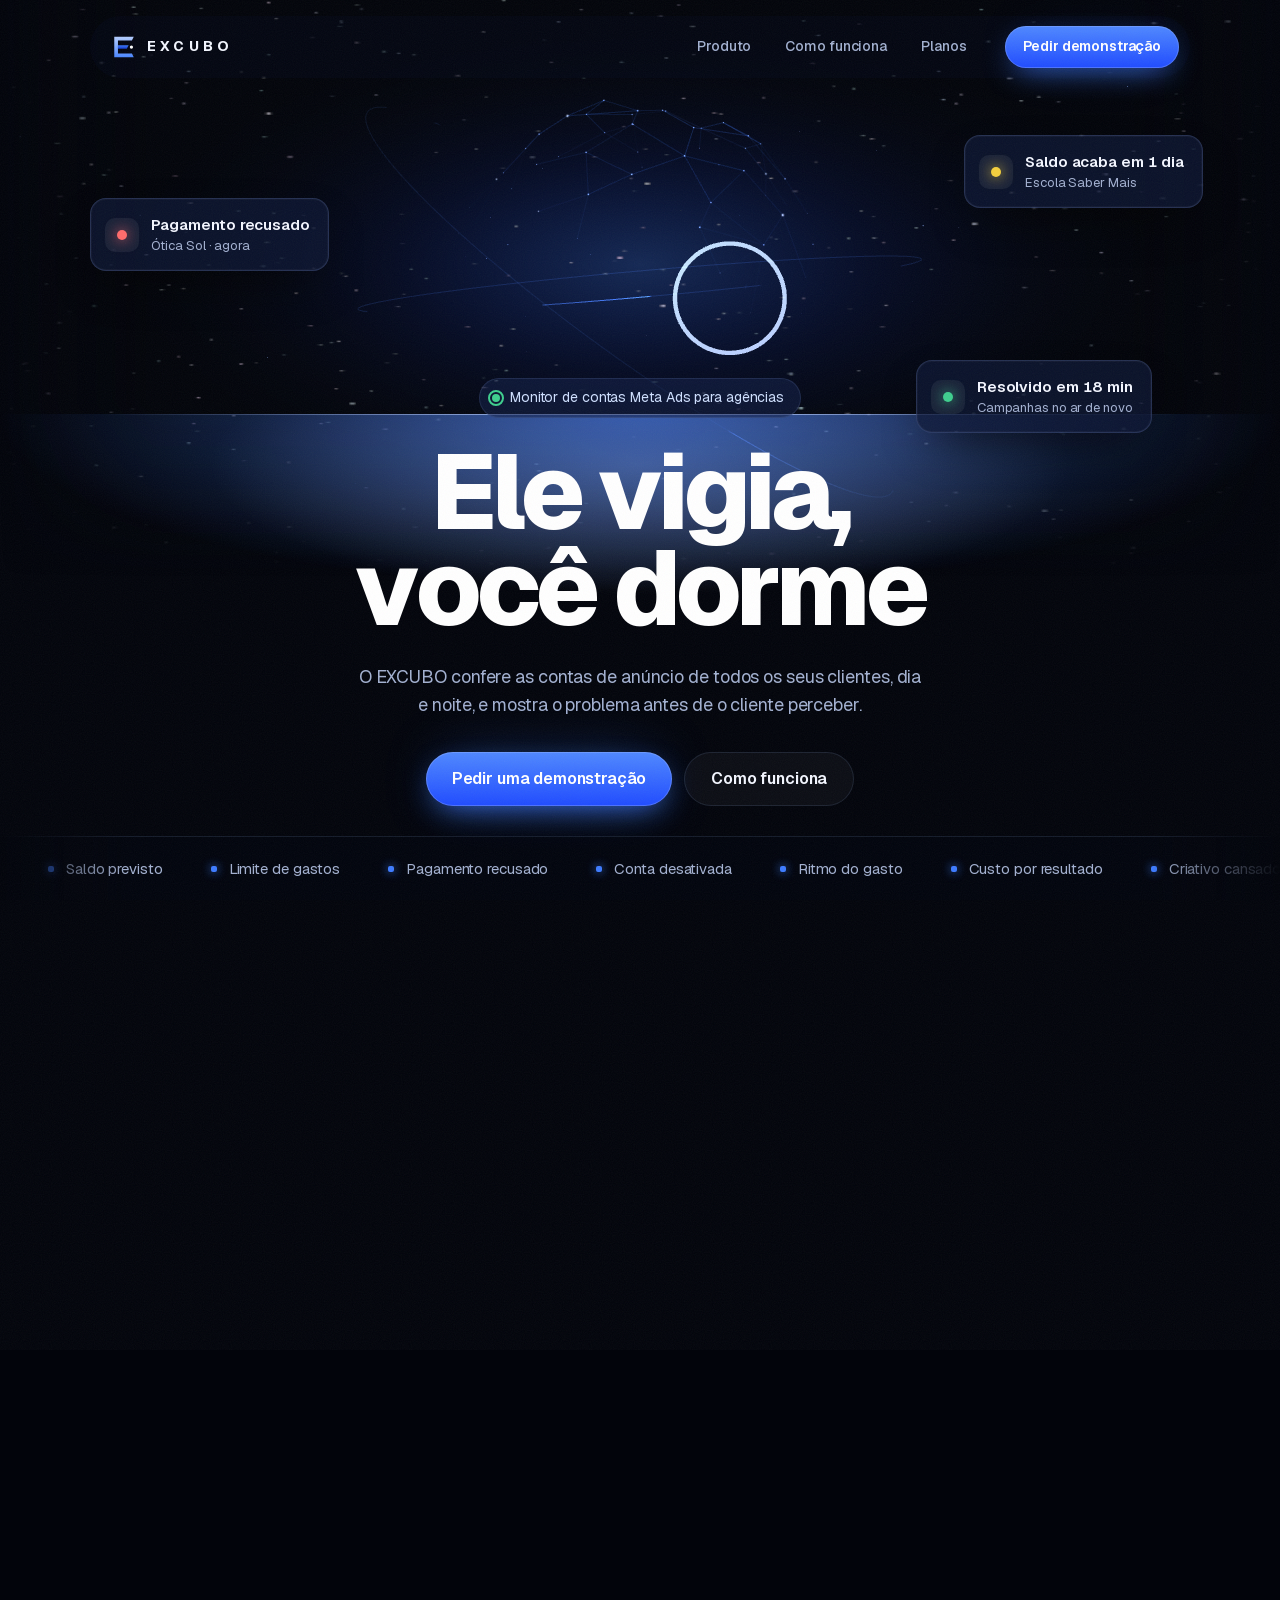
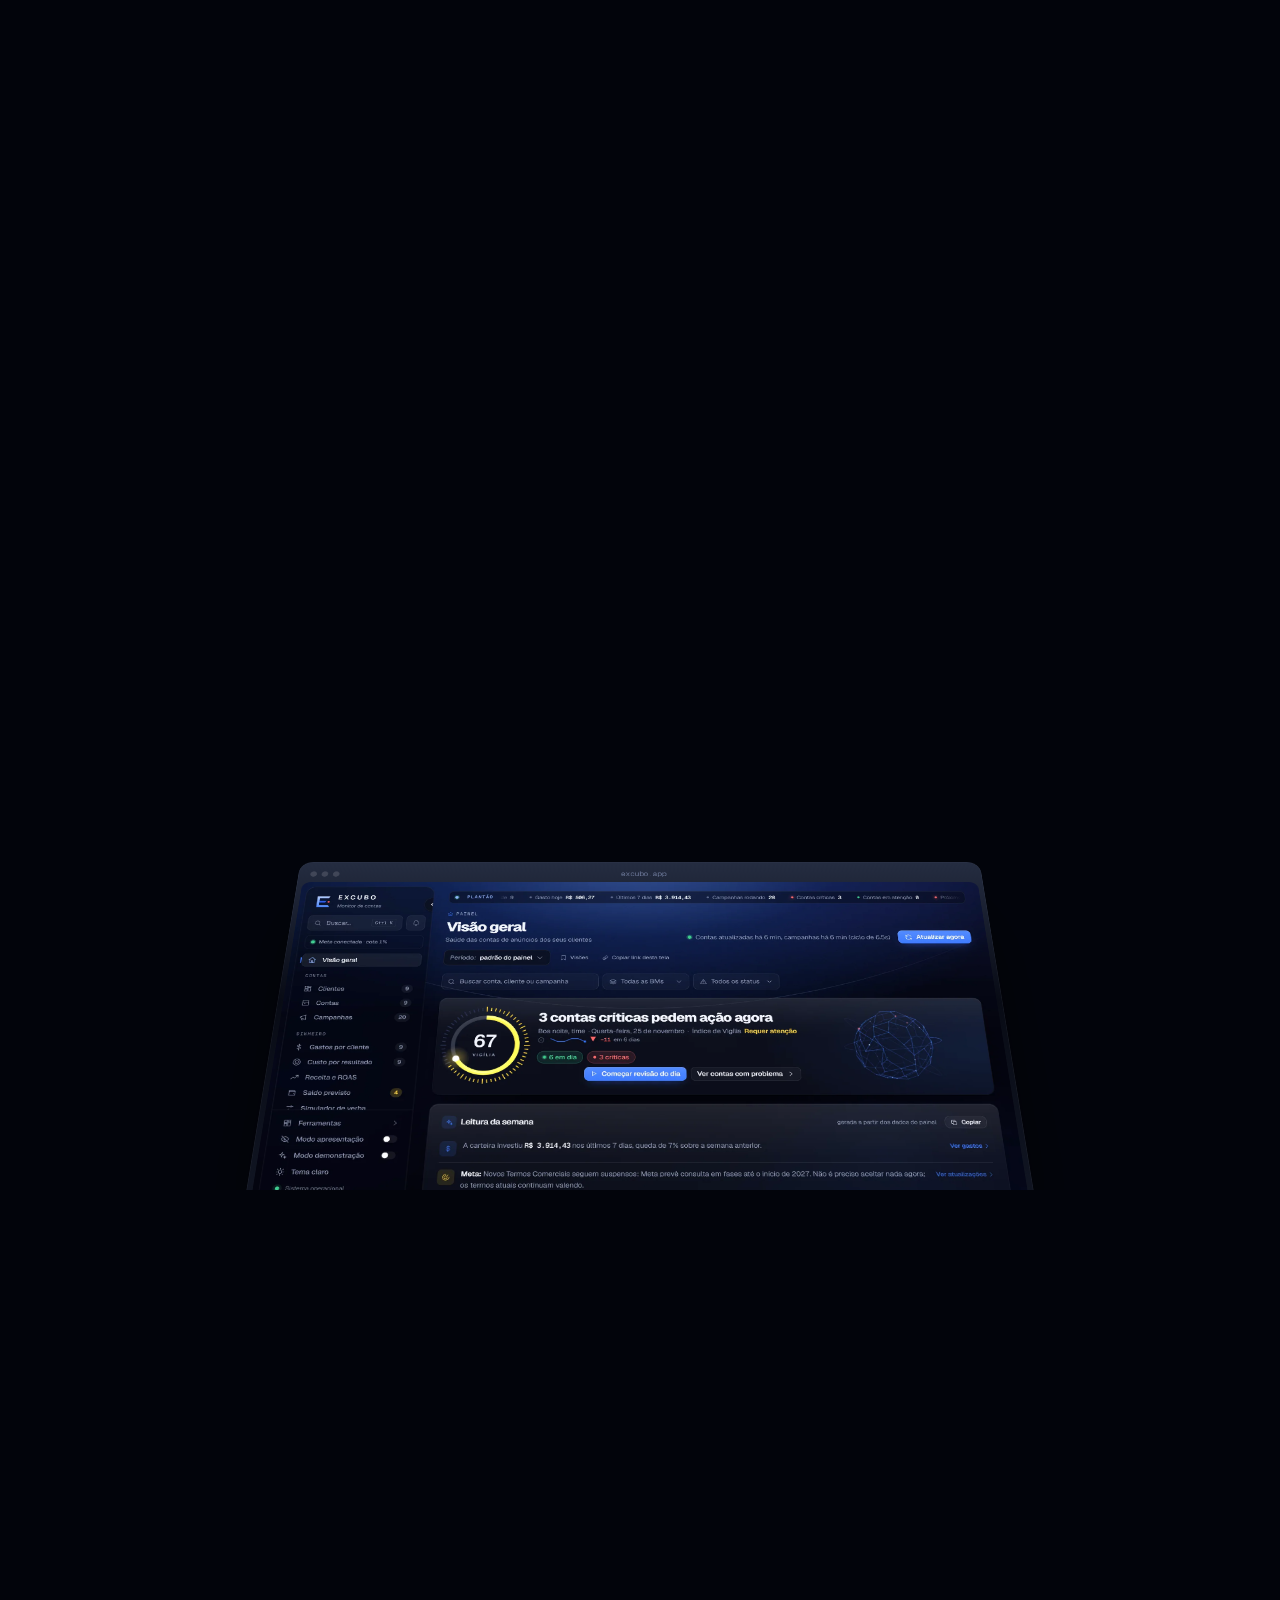
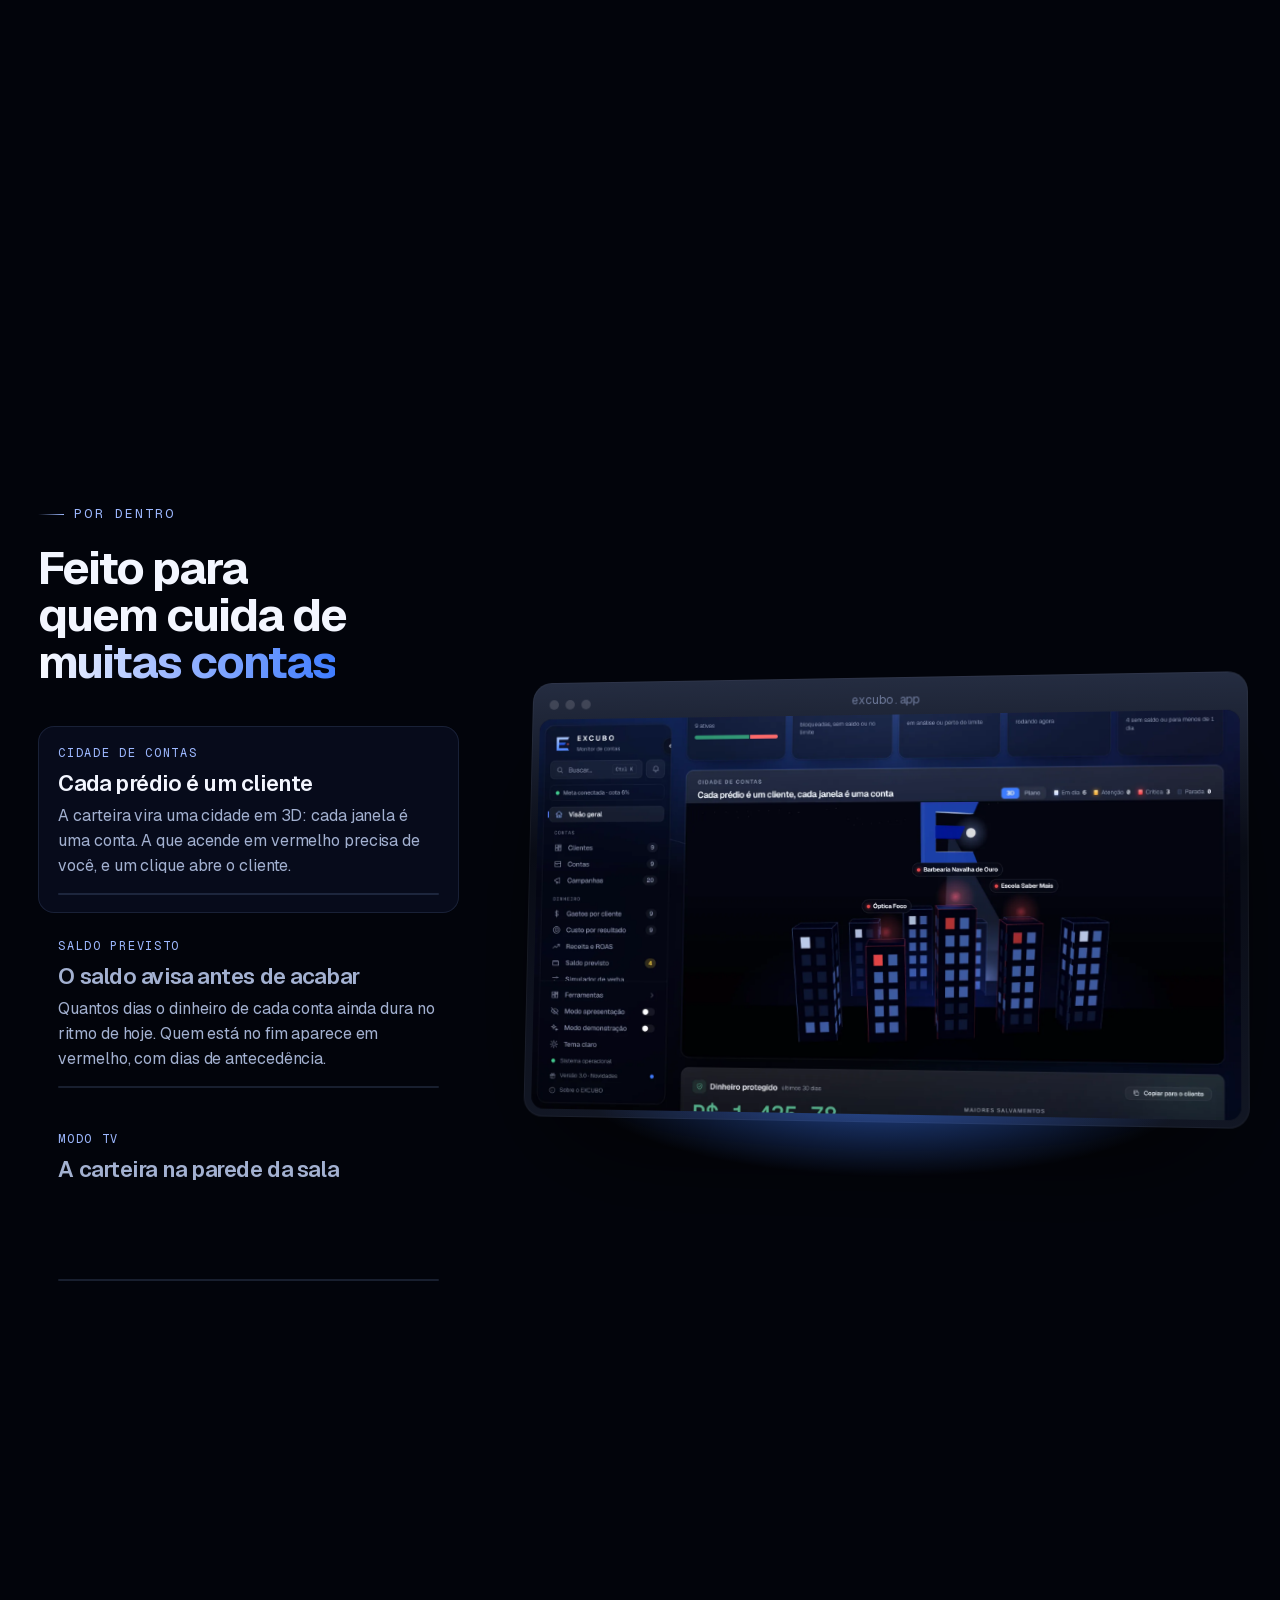
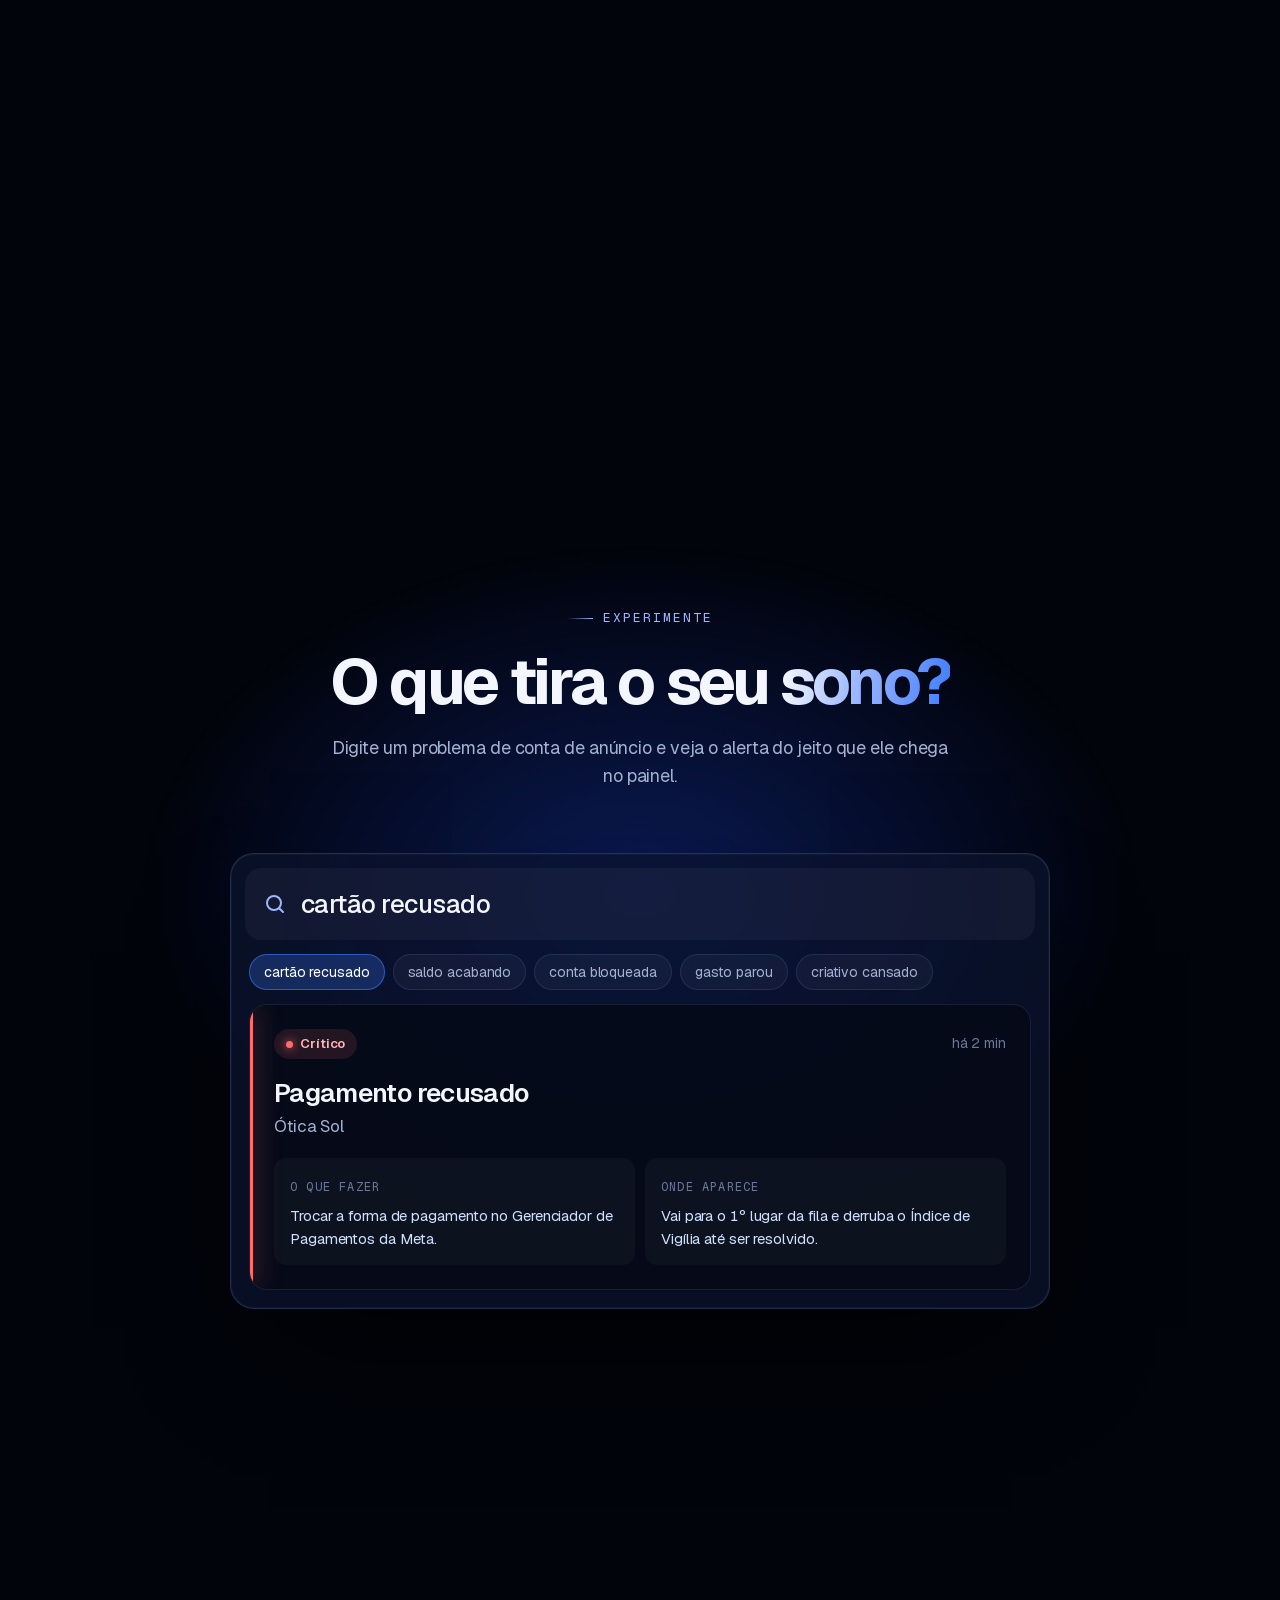
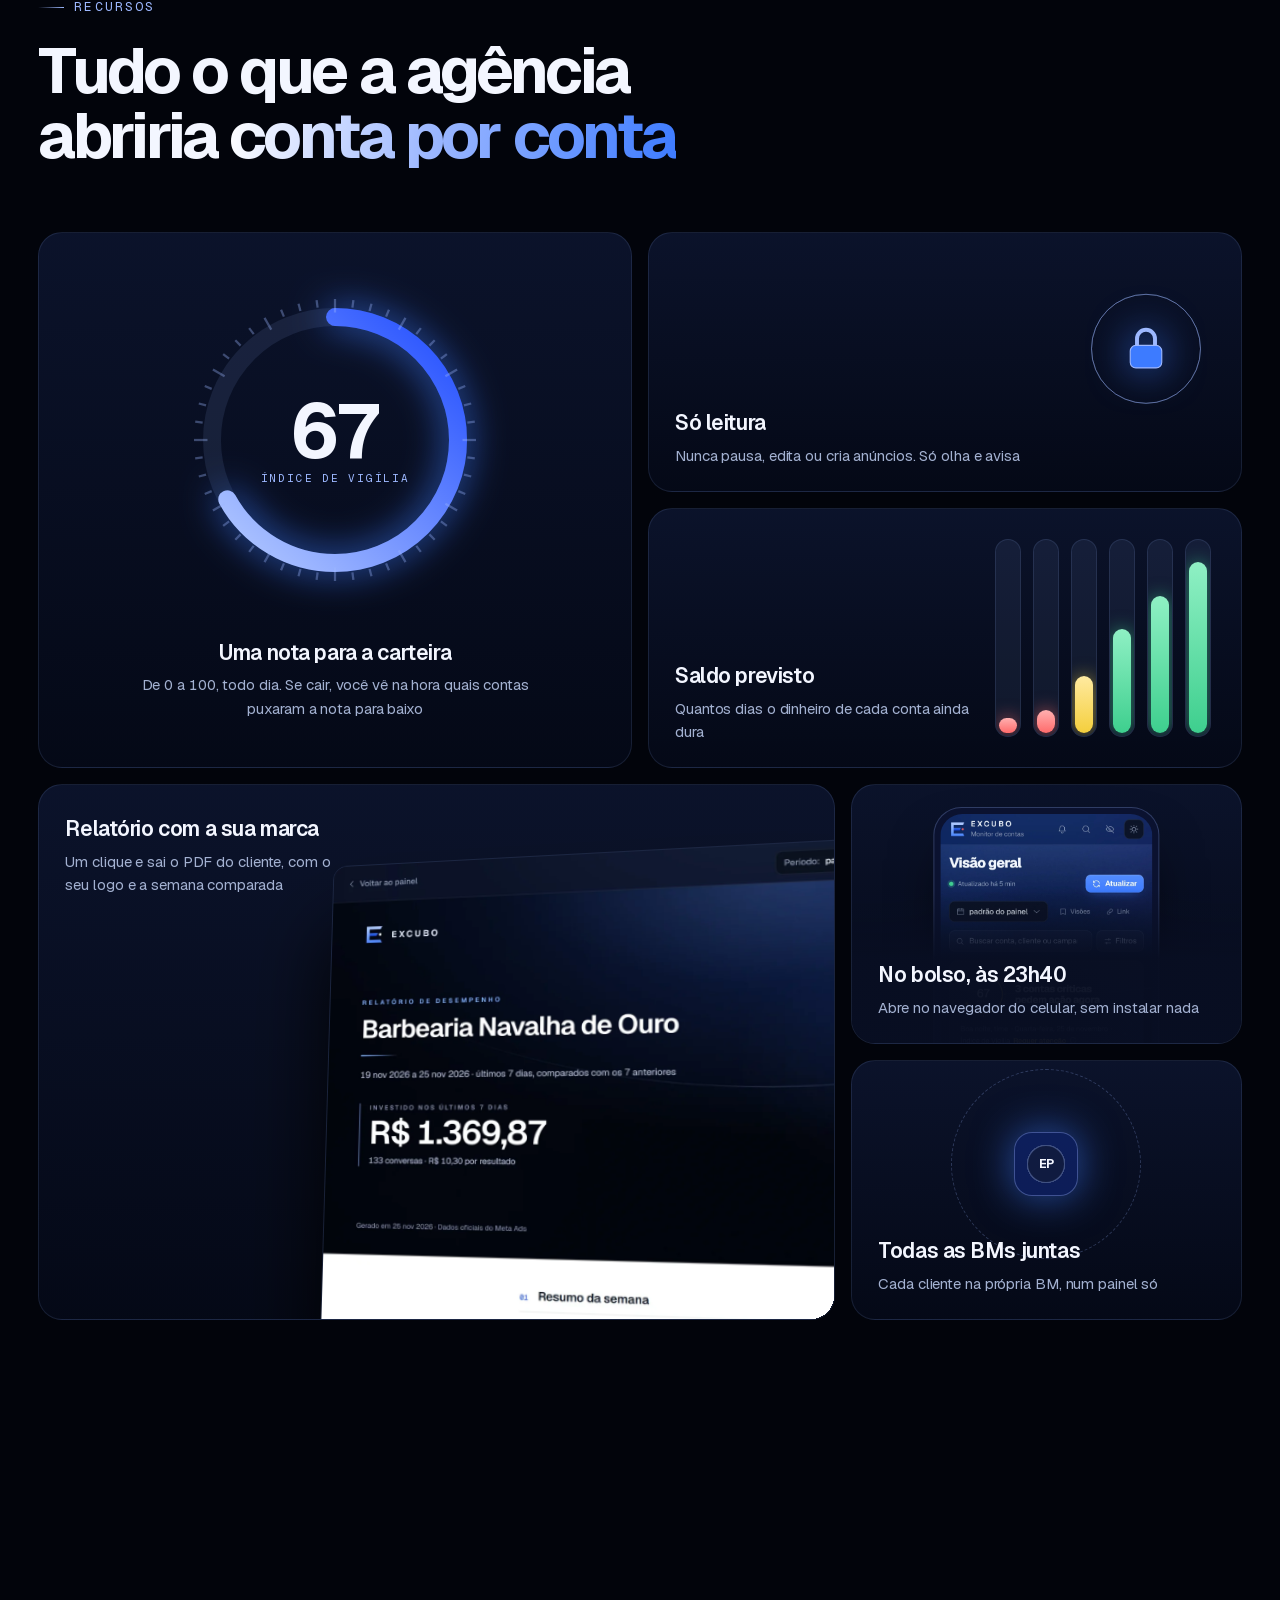
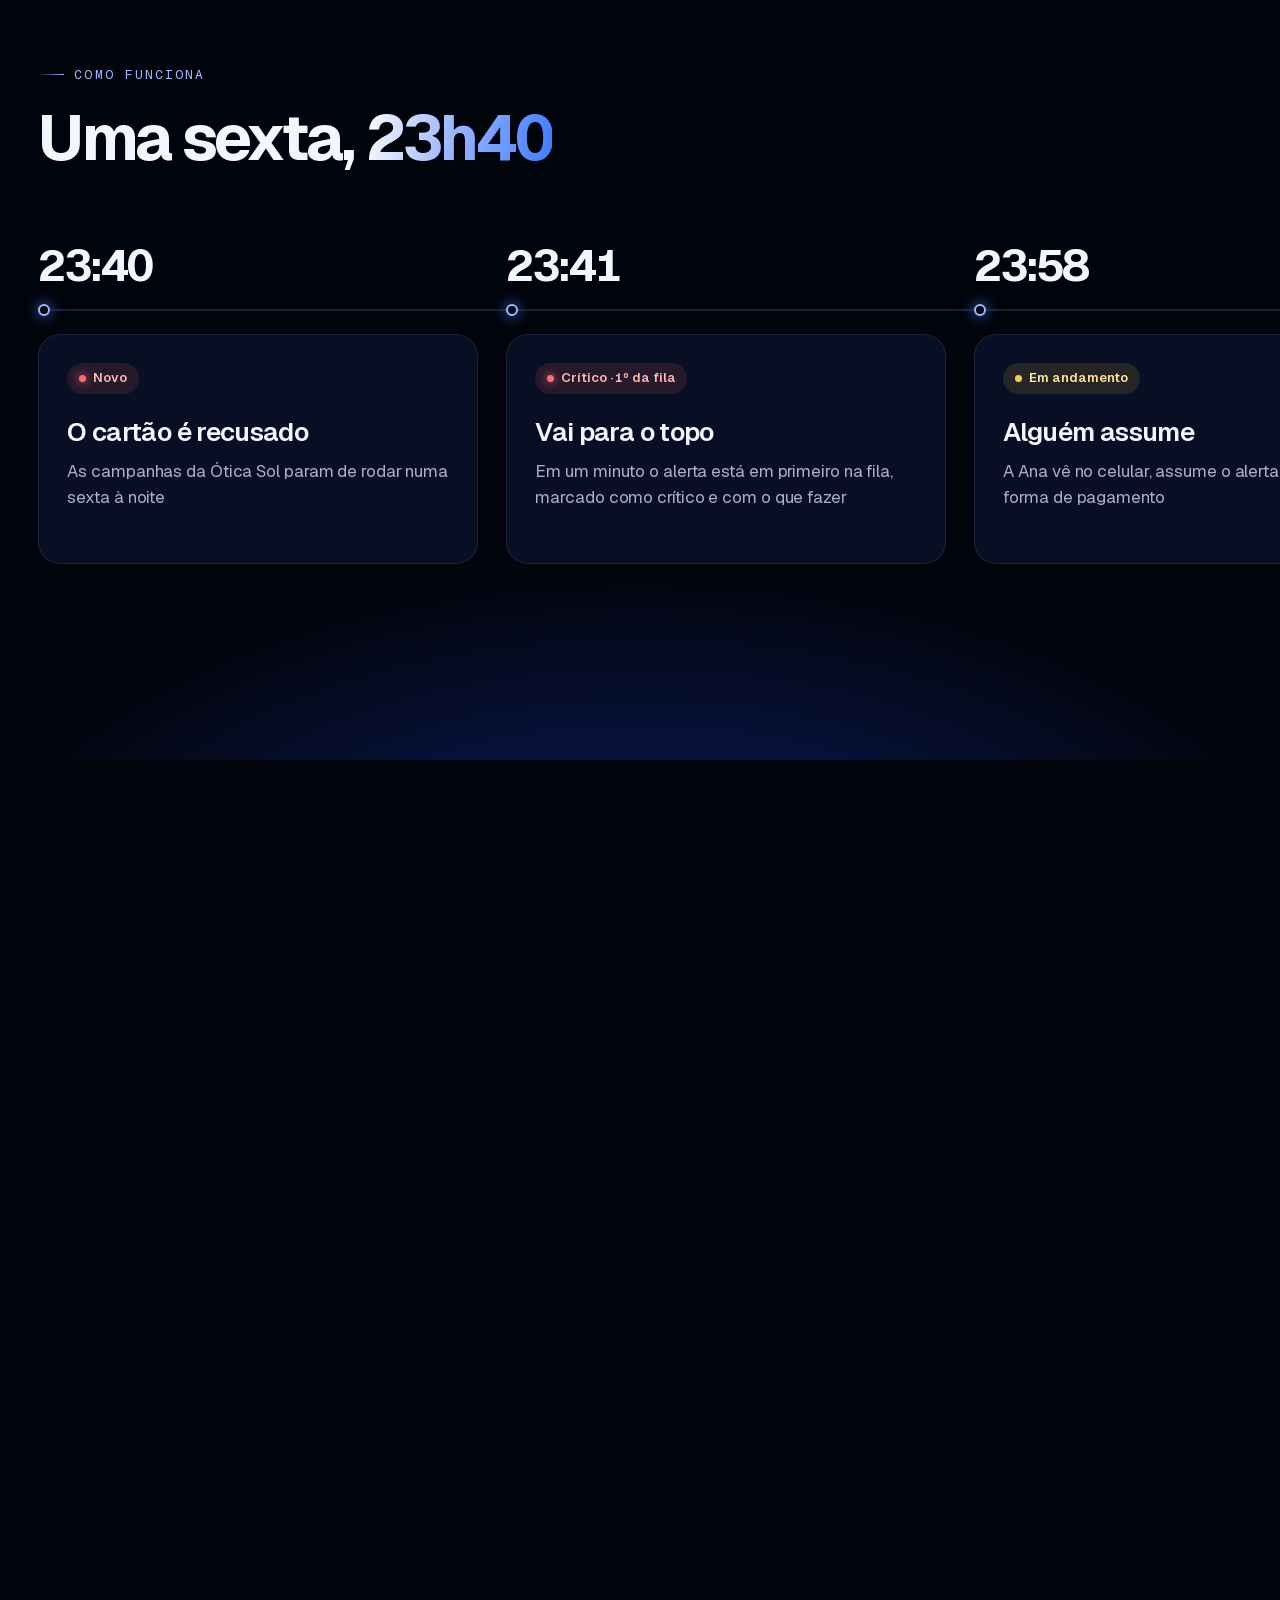
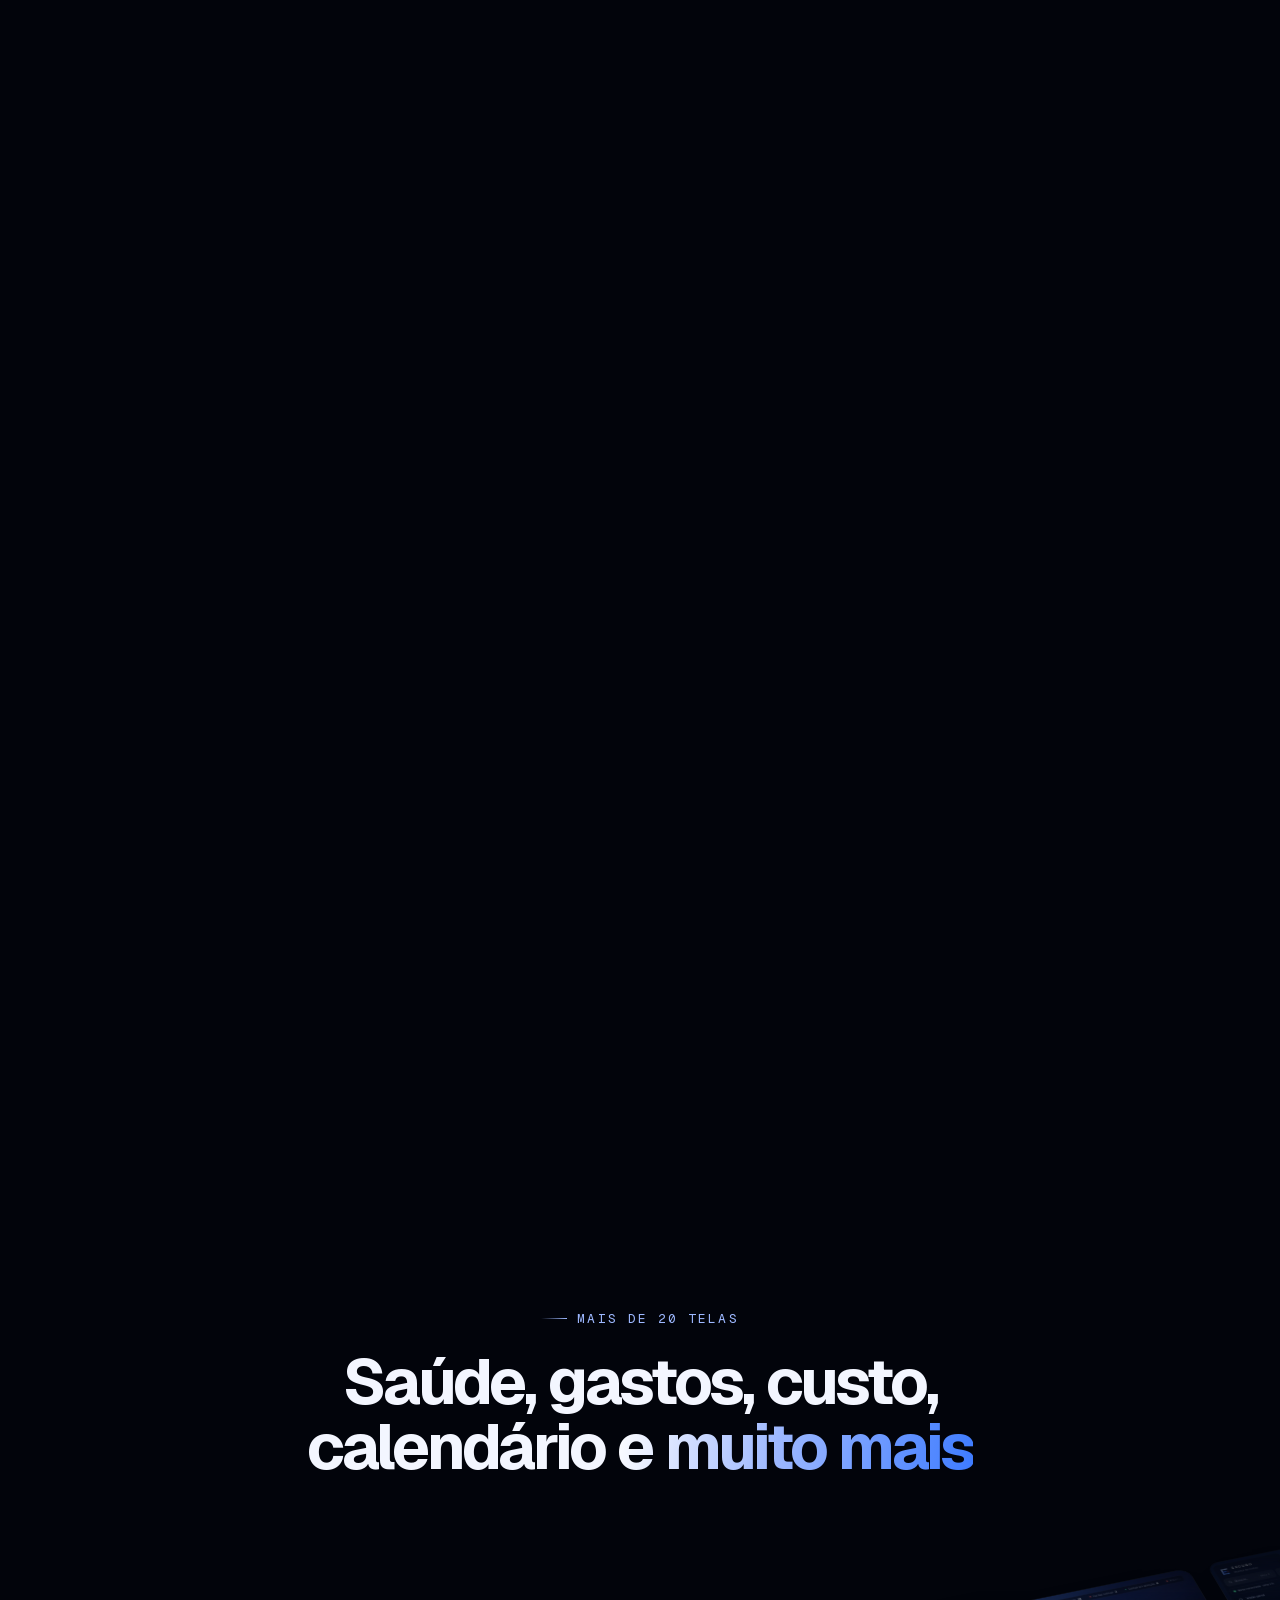
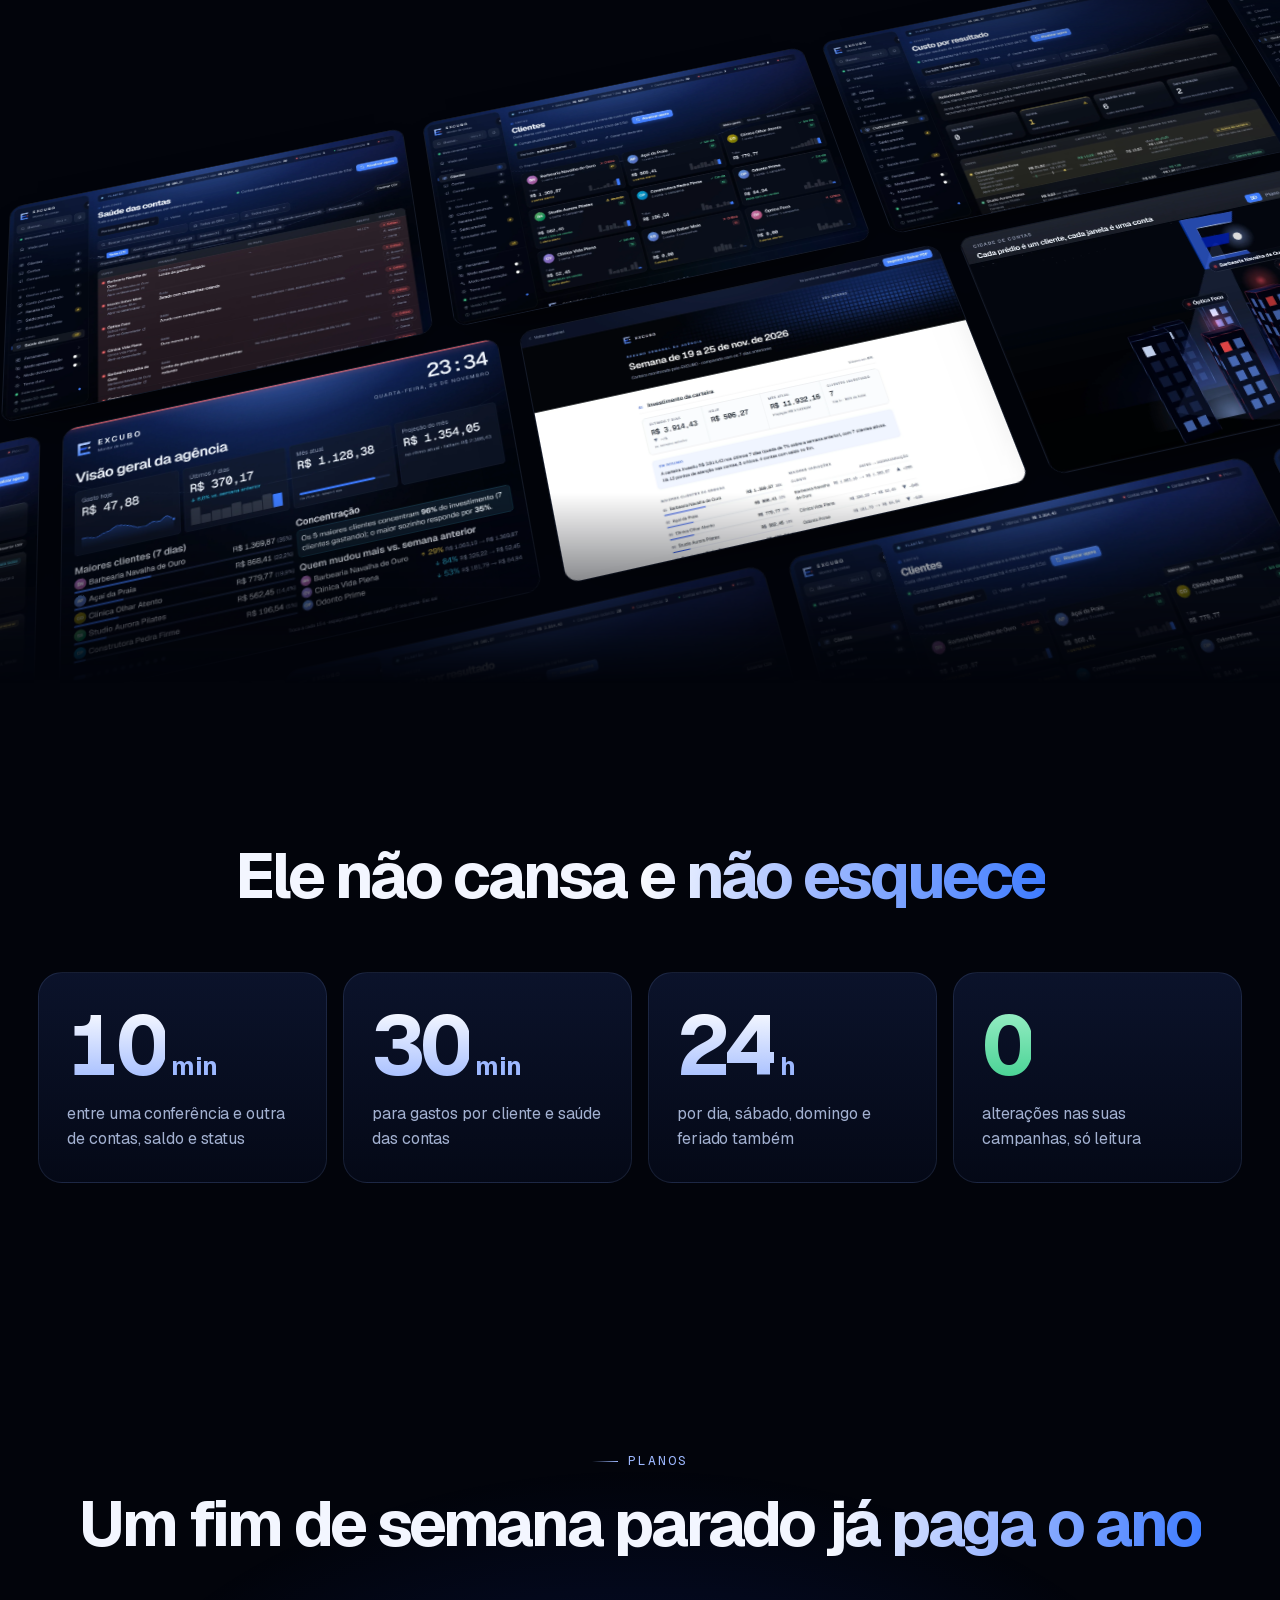
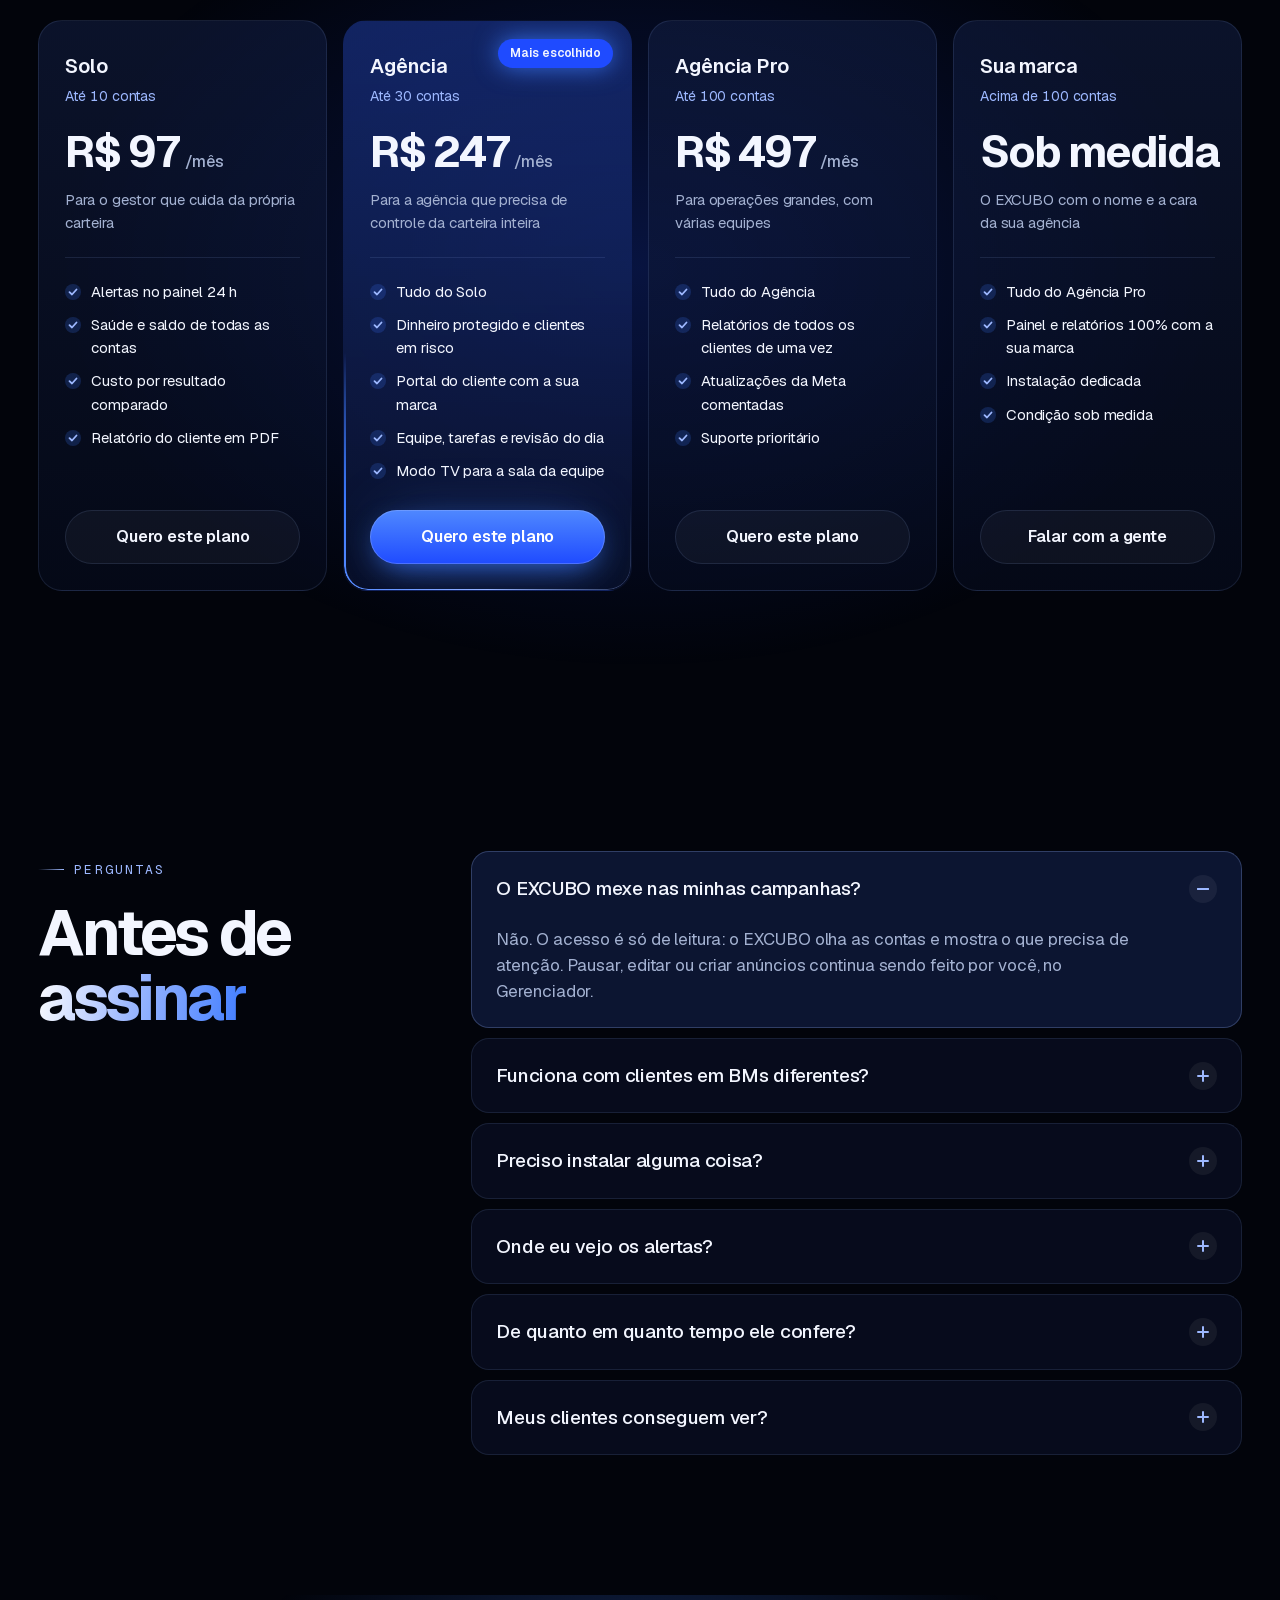
==== index.html @ 76c34cd1 "Site do EXCUBO: pagina de vendas e paginas legais Co-Authored-By: Claude Opus 5.5 <noreply@anthropic" ====
<!DOCTYPE html><html lang="pt-BR" class="__variable_8eaea4 __variable_07d42c __variable_81ca43" data-theme="dark"><head><script>window.EXCUBO_ESTATICO=1</script><meta charSet="utf-8"/><meta name="viewport" content="width=device-width, initial-scale=1, viewport-fit=cover"/><link rel="stylesheet" href="/_next/static/css/ec7a9737db77e510.css" data-precedence="next"/><link rel="stylesheet" href="/_next/static/css/900ec3e79c141514.css" data-precedence="next"/><link rel="stylesheet" href="/_next/static/css/97cf9b93e8e16a44.css" data-precedence="next"/><link rel="stylesheet" href="/_next/static/css/3b0ea53002681cbf.css" data-precedence="next"/><link rel="preload" as="script" fetchPriority="low" href="/_next/static/chunks/webpack-380a689c9d4ffa64.js"/><script src="/_next/static/chunks/4bd1b696-f785427dddbba9fb.js" async=""></script><script src="/_next/static/chunks/1255-5cd2fe06309409a0.js" async=""></script><script src="/_next/static/chunks/main-app-2164972e3d89d5d1.js" async=""></script><script src="/_next/static/chunks/app/layout-efc4d0b1fb2fd7ee.js" async=""></script><script src="/_next/static/chunks/app/error-cc340d1f54585553.js" async=""></script><script src="/_next/static/chunks/app/not-found-89865df3e8fac614.js" async=""></script><script src="/_next/static/chunks/app/conheca/page-9643d7ef2fc6f4fa.js" async=""></script><meta name="theme-color" content="#02040a"/><script>try{var t=localStorage.getItem('fc-theme');if(t!=='light'&&t!=='dark'){t=window.matchMedia&&window.matchMedia('(prefers-color-scheme: light)').matches?'light':'dark'}document.documentElement.setAttribute('data-theme',t)}catch(e){document.documentElement.setAttribute('data-theme','dark')}
try{var b=JSON.parse(localStorage.getItem('vg-branding')||'{}');var r=document.documentElement;if(b.accent&&b.accent.toLowerCase()!=='#3d7bff'){var av=(function(a){var b=/^#?([0-9a-f]{6})$/i.exec(a||"");if(!b)return null;var c=parseInt(b[1],16),d=c>>16&255,e=c>>8&255,f=255&c,g=function(a,b,c){return Math.round(a+(b-a)*c)},h=function(a){var b=a.toString(16);return b.length<2?"0"+b:b},i=function(a){return"#"+h(a[0])+h(a[1])+h(a[2])},j=function(a){return(a/=255)<=.03928?a/12.92:Math.pow((a+.055)/1.055,2.4)},k=function(a){return .2126*j(a[0])+.7152*j(a[1])+.0722*j(a[2])>.3?"#05070b":"#ffffff"},l=[d,e,f],m=[g(d,255,.16),g(e,255,.16),g(f,255,.16)],n=[g(d,0,.22),g(e,0,.22),g(f,0,.22)],o=[g(d,0,.36),g(e,0,.36),g(f,0,.36)];return{"--accent-dark":i(l),"--accent-dark-strong":i(m),"--accent-dark-on":k(l),"--accent-light":i(n),"--accent-light-strong":i(o),"--accent-light-on":k(n),"--color-brand-bright":"#"+b[1]}})(b.accent);if(av){r.setAttribute('data-accent','1');for(var k in av)r.style.setProperty(k,av[k])}}if(b.density==='compact')r.setAttribute('data-density','compact');if(b.motion==='off')r.setAttribute('data-motion','off');if(b.font==='public')r.setAttribute('data-font','public')}catch(e){}
try{if(localStorage.getItem('vg-rail')==='mini')document.documentElement.setAttribute('data-rail','mini')}catch(e){}
try{var gl=localStorage.getItem('vg-glass');if(localStorage.getItem('vg-id')!=='3'){localStorage.setItem('vg-id','3');localStorage.removeItem('vg-glass-claro');if(gl===null||gl==='cidade'||gl==='aurora'){gl=gl===null?null:'horizonte';if(gl)localStorage.setItem('vg-glass',gl)}else if(gl.indexOf('claro')===0){gl='claro-horizonte';localStorage.setItem('vg-glass',gl)}}if(gl===null){gl='horizonte';if(localStorage.getItem('fc-theme')===null)document.documentElement.setAttribute('data-theme','dark')}if(gl==='cidade'||gl==='aurora'||gl==='horizonte')document.documentElement.setAttribute('data-glass',gl);if(gl.indexOf('claro')===0){document.documentElement.setAttribute('data-glass',gl);document.documentElement.setAttribute('data-theme','light')}}catch(e){document.documentElement.setAttribute('data-glass','horizonte')}
try{var hh=new Date().getHours();document.documentElement.setAttribute('data-hora',hh>=5&&hh<12?'manha':hh>=12&&hh<18?'tarde':'noite')}catch(e){}
try{var pth=location.pathname;if(localStorage.getItem('fc-privacy')==='1'&&pth.indexOf('/relatorio')!==0&&pth.indexOf('/resumo')!==0)document.documentElement.setAttribute('data-privacy','1')}catch(e){}</script><script src="/_next/static/chunks/polyfills-42372ed130431b0a.js" noModule=""></script></head><body class="min-h-screen bg-bg font-sans text-ink antialiased"><div hidden=""><!--$?--><template id="B:0"></template><!--/$--></div><div class="vg-bg" aria-hidden="true"></div><div class="vx-page"><div class="vx-grain" aria-hidden="true"></div><header class="vx-nav "><a href="#topo" class="vx-brand" aria-label="EXCUBO, início"><svg width="26" height="26" viewBox="4 8 112 112" class="vg-mark-svg " aria-hidden="true" focusable="false"><defs><linearGradient id="_R_l5fiv5b_l" x1="0" y1="0" x2="0" y2="1"><stop offset="0" stop-color="#B4CDFF"></stop><stop offset="1" stop-color="#4A86FF"></stop></linearGradient><linearGradient id="_R_l5fiv5b_r" x1="0" y1="0" x2="0" y2="1"><stop offset="0" stop-color="#3D7BFF"></stop><stop offset="1" stop-color="#1238C9"></stop></linearGradient></defs><path d="M18 20L102 20L94 36L34 36L34 92L94 92L102 108L18 108Z" style="fill:var(--mk-l, url(#_R_l5fiv5b_l))"></path><path d="M34 56L80 56L72 72L34 72Z" style="fill:var(--mk-r, url(#_R_l5fiv5b_r))"></path><circle cx="92" cy="64" r="7" style="fill:var(--mk-d, #ffffff)"></circle></svg><span>EXCUBO</span></a><nav class="vx-links" aria-label="Seções"><a href="#por-dentro">Produto</a><a href="#como">Como funciona</a><a href="#planos">Planos</a></nav><a href="/" class="vx-btn vx-btn-primary vx-btn-sm">Ver o painel</a></header><main><section id="topo" class="vx-hero" data-scroll-track="true" aria-labelledby="vx-titulo"><div class="vx-hero-pin"><div class="vx-hero-scene"><!--$!--><template data-dgst="BAILOUT_TO_CLIENT_SIDE_RENDERING"></template><!--/$--></div><div class="vx-horizon" aria-hidden="true"></div><div class="vx-hero-cards" aria-hidden="true"><div class="vx-float vx-float-a" data-depth="16"><span class="vx-float-dot is-bad"></span><div><strong>Pagamento recusado</strong><span>Ótica Sol · agora</span></div></div><div class="vx-float vx-float-b" data-depth="26"><span class="vx-float-dot is-warn"></span><div><strong>Saldo acaba em 1 dia</strong><span>Escola Saber Mais</span></div></div><div class="vx-float vx-float-c" data-depth="16"><span class="vx-float-dot is-ok"></span><div><strong>Resolvido em 18 min</strong><span>Campanhas no ar de novo</span></div></div></div><div class="vx-hero-copy" data-hero-copy="true"><p class="vx-chip"><span class="vx-live"></span> Monitor de contas Meta Ads para agências</p><h1 id="vx-titulo" class="vx-hero-title" data-split="true">Ele vigia, você dorme</h1><p class="vx-hero-sub" data-fade="true">O EXCUBO confere as contas de anúncio de todos os seus clientes, dia e noite, e mostra o problema antes de o cliente perceber.</p><div class="vx-hero-actions" data-fade="true"><a href="/" class="vx-btn vx-btn-primary" data-magnetic="true">Ver o painel ao vivo</a><a href="#por-dentro" class="vx-btn vx-btn-ghost">Como funciona</a></div></div><div class="vx-marquee" aria-hidden="true"><div class="vx-marquee-track"><span><i></i> <!-- -->Saldo previsto</span><span><i></i> <!-- -->Limite de gastos</span><span><i></i> <!-- -->Pagamento recusado</span><span><i></i> <!-- -->Conta desativada</span><span><i></i> <!-- -->Ritmo do gasto</span><span><i></i> <!-- -->Custo por resultado</span><span><i></i> <!-- -->Criativo cansado</span><span><i></i> <!-- -->Todas as BMs</span><span><i></i> <!-- -->Relatório com a sua marca</span><span><i></i> <!-- -->Modo TV</span><span><i></i> <!-- -->Saldo previsto</span><span><i></i> <!-- -->Limite de gastos</span><span><i></i> <!-- -->Pagamento recusado</span><span><i></i> <!-- -->Conta desativada</span><span><i></i> <!-- -->Ritmo do gasto</span><span><i></i> <!-- -->Custo por resultado</span><span><i></i> <!-- -->Criativo cansado</span><span><i></i> <!-- -->Todas as BMs</span><span><i></i> <!-- -->Relatório com a sua marca</span><span><i></i> <!-- -->Modo TV</span></div></div></div></section><section id="por-dentro" class="vx-reveal" aria-labelledby="vx-reveal-h"><div class="vx-reveal-pin"><div class="vx-reveal-head" data-reveal-head="true"><p class="vx-kicker">O painel</p><h2 id="vx-reveal-h" class="vx-h2">A carteira inteira <span class="vx-grad">numa tela só</span></h2></div><div class="vx-reveal-stage"><div class="vx-reveal-screen" data-reveal-screen="true"><div class="vx-screen "><span class="vx-screen-glow" aria-hidden="true"></span><div class="vx-screen-bar" aria-hidden="true"><span></span><span></span><span></span><em>excubo.app</em></div><div class="vx-screen-body"><video class="vx-video " poster="/conheca/hq-inicio.webp" muted="" loop="" playsInline="" preload="none" aria-label="Vídeo do painel: a Visão geral com o Índice de Vigília e as contas críticas"></video></div></div></div></div></div></section><section class="vx-story" data-story="3" aria-labelledby="vx-story-h"><div class="vx-story-pin"><div class="vx-story-left"><p class="vx-kicker">Por dentro</p><h2 id="vx-story-h" class="vx-h2 vx-story-h">Feito para quem cuida de <span class="vx-grad">muitas contas</span></h2><ol class="vx-story-list"><li class="is-on"><button type="button" data-story-go="0"><span class="vx-story-name">Cidade de contas</span><span class="vx-story-title">Cada prédio é um cliente</span><span class="vx-story-text">A carteira vira uma cidade em 3D: cada janela é uma conta. A que acende em vermelho precisa de você, e um clique abre o cliente.</span><span class="vx-story-bar" aria-hidden="true"><span data-story-bar="0"></span></span></button></li><li class=""><button type="button" data-story-go="1"><span class="vx-story-name">Saldo previsto</span><span class="vx-story-title">O saldo avisa antes de acabar</span><span class="vx-story-text">Quantos dias o dinheiro de cada conta ainda dura no ritmo de hoje. Quem está no fim aparece em vermelho, com dias de antecedência.</span><span class="vx-story-bar" aria-hidden="true"><span data-story-bar="1"></span></span></button></li><li class=""><button type="button" data-story-go="2"><span class="vx-story-name">Modo TV</span><span class="vx-story-title">A carteira na parede da sala</span><span class="vx-story-text">Uma tela cheia que passa sozinha pelos números da agência. A equipe inteira vê o mesmo alerta na mesma hora.</span><span class="vx-story-bar" aria-hidden="true"><span data-story-bar="2"></span></span></button></li></ol></div><div class="vx-story-right"><div class="vx-screen "><span class="vx-screen-glow" aria-hidden="true"></span><div class="vx-screen-bar" aria-hidden="true"><span></span><span></span><span></span><em>excubo.app</em></div><div class="vx-screen-body"><div class="vx-story-media is-on"><video class="vx-video " poster="/conheca/hq-cidade.webp" muted="" loop="" playsInline="" preload="none" aria-label="Vídeo do painel: Cidade de contas"></video></div><div class="vx-story-media "><video class="vx-video " poster="/conheca/hq-saldo.webp" muted="" loop="" playsInline="" preload="none" aria-label="Vídeo do painel: Saldo previsto"></video></div><div class="vx-story-media "><video class="vx-video " poster="/conheca/hq-tv.webp" muted="" loop="" playsInline="" preload="none" aria-label="Vídeo do painel: Modo TV"></video></div></div></div></div></div></section><section class="vx-cmd-sec" aria-labelledby="vx-cmd-h"><div class="vx-sec-head vx-center" data-up="true"><p class="vx-kicker">Experimente</p><h2 id="vx-cmd-h" class="vx-h2">O que tira o seu <span class="vx-grad">sono?</span></h2><p class="vx-lead">Digite um problema de conta de anúncio e veja o alerta do jeito que ele chega no painel.</p></div><div class="vx-cmd" data-up="true" data-glow="true"><label class="vx-cmd-input"><svg viewBox="0 0 24 24" aria-hidden="true"><circle cx="11" cy="11" r="7" fill="none" stroke="currentColor" stroke-width="2"></circle><path d="m20 20-3.5-3.5" stroke="currentColor" stroke-width="2" stroke-linecap="round"></path></svg><input spellCheck="false" maxLength="40" aria-label="Digite o problema" placeholder="Ex.: cartão recusado" value="cartão recusado"/></label><div class="vx-cmd-chips"><button type="button" class="is-on">cartão recusado</button><button type="button" class="">saldo acabando</button><button type="button" class="">conta bloqueada</button><button type="button" class="">gasto parou</button><button type="button" class="">criativo cansado</button></div><div class="vx-cmd-out" aria-live="polite"><div class="vx-alert is-bad"><div class="vx-alert-head"><span class="vx-badge is-bad"><i></i> <!-- -->Crítico</span><span class="vx-alert-since">há 2 min</span></div><div class="vx-alert-title">Pagamento recusado</div><div class="vx-alert-client">Ótica Sol</div><div class="vx-alert-grid"><div><span>O que fazer</span><p>Trocar a forma de pagamento no Gerenciador de Pagamentos da Meta.</p></div><div><span>Onde aparece</span><p>Vai para o 1º lugar da fila e derruba o Índice de Vigília até ser resolvido.</p></div></div></div></div></div></section><section class="vx-bento-sec" aria-labelledby="vx-bento-h"><div class="vx-sec-head" data-up="true"><p class="vx-kicker">Recursos</p><h2 id="vx-bento-h" class="vx-h2">Tudo o que a agência abriria <span class="vx-grad">conta por conta</span></h2></div><div class="vx-bento" data-stagger="true"><article class="vx-tile vx-t-gauge" data-glow="true"><div class="vx-gauge" aria-hidden="true"><svg viewBox="0 0 200 200"><defs><linearGradient id="vxg" x1="0" y1="0" x2="1" y2="1"><stop offset="0" stop-color="#b9ceff"></stop><stop offset="1" stop-color="#1f4bff"></stop></linearGradient></defs><circle cx="100" cy="100" r="82" class="vx-gauge-track"></circle><circle cx="100" cy="100" r="82" class="vx-gauge-arc" data-gauge="true" stroke="url(#vxg)"></circle><line x1="100" y1="6" x2="100" y2="15" transform="rotate(0 100 100)" class="vx-gauge-tick"></line><line x1="100" y1="6" x2="100" y2="11" transform="rotate(7.5 100 100)" class="vx-gauge-tick"></line><line x1="100" y1="6" x2="100" y2="11" transform="rotate(15 100 100)" class="vx-gauge-tick"></line><line x1="100" y1="6" x2="100" y2="11" transform="rotate(22.5 100 100)" class="vx-gauge-tick"></line><line x1="100" y1="6" x2="100" y2="15" transform="rotate(30 100 100)" class="vx-gauge-tick"></line><line x1="100" y1="6" x2="100" y2="11" transform="rotate(37.5 100 100)" class="vx-gauge-tick"></line><line x1="100" y1="6" x2="100" y2="11" transform="rotate(45 100 100)" class="vx-gauge-tick"></line><line x1="100" y1="6" x2="100" y2="11" transform="rotate(52.5 100 100)" class="vx-gauge-tick"></line><line x1="100" y1="6" x2="100" y2="15" transform="rotate(60 100 100)" class="vx-gauge-tick"></line><line x1="100" y1="6" x2="100" y2="11" transform="rotate(67.5 100 100)" class="vx-gauge-tick"></line><line x1="100" y1="6" x2="100" y2="11" transform="rotate(75 100 100)" class="vx-gauge-tick"></line><line x1="100" y1="6" x2="100" y2="11" transform="rotate(82.5 100 100)" class="vx-gauge-tick"></line><line x1="100" y1="6" x2="100" y2="15" transform="rotate(90 100 100)" class="vx-gauge-tick"></line><line x1="100" y1="6" x2="100" y2="11" transform="rotate(97.5 100 100)" class="vx-gauge-tick"></line><line x1="100" y1="6" x2="100" y2="11" transform="rotate(105 100 100)" class="vx-gauge-tick"></line><line x1="100" y1="6" x2="100" y2="11" transform="rotate(112.5 100 100)" class="vx-gauge-tick"></line><line x1="100" y1="6" x2="100" y2="15" transform="rotate(120 100 100)" class="vx-gauge-tick"></line><line x1="100" y1="6" x2="100" y2="11" transform="rotate(127.5 100 100)" class="vx-gauge-tick"></line><line x1="100" y1="6" x2="100" y2="11" transform="rotate(135 100 100)" class="vx-gauge-tick"></line><line x1="100" y1="6" x2="100" y2="11" transform="rotate(142.5 100 100)" class="vx-gauge-tick"></line><line x1="100" y1="6" x2="100" y2="15" transform="rotate(150 100 100)" class="vx-gauge-tick"></line><line x1="100" y1="6" x2="100" y2="11" transform="rotate(157.5 100 100)" class="vx-gauge-tick"></line><line x1="100" y1="6" x2="100" y2="11" transform="rotate(165 100 100)" class="vx-gauge-tick"></line><line x1="100" y1="6" x2="100" y2="11" transform="rotate(172.5 100 100)" class="vx-gauge-tick"></line><line x1="100" y1="6" x2="100" y2="15" transform="rotate(180 100 100)" class="vx-gauge-tick"></line><line x1="100" y1="6" x2="100" y2="11" transform="rotate(187.5 100 100)" class="vx-gauge-tick"></line><line x1="100" y1="6" x2="100" y2="11" transform="rotate(195 100 100)" class="vx-gauge-tick"></line><line x1="100" y1="6" x2="100" y2="11" transform="rotate(202.5 100 100)" class="vx-gauge-tick"></line><line x1="100" y1="6" x2="100" y2="15" transform="rotate(210 100 100)" class="vx-gauge-tick"></line><line x1="100" y1="6" x2="100" y2="11" transform="rotate(217.5 100 100)" class="vx-gauge-tick"></line><line x1="100" y1="6" x2="100" y2="11" transform="rotate(225 100 100)" class="vx-gauge-tick"></line><line x1="100" y1="6" x2="100" y2="11" transform="rotate(232.5 100 100)" class="vx-gauge-tick"></line><line x1="100" y1="6" x2="100" y2="15" transform="rotate(240 100 100)" class="vx-gauge-tick"></line><line x1="100" y1="6" x2="100" y2="11" transform="rotate(247.5 100 100)" class="vx-gauge-tick"></line><line x1="100" y1="6" x2="100" y2="11" transform="rotate(255 100 100)" class="vx-gauge-tick"></line><line x1="100" y1="6" x2="100" y2="11" transform="rotate(262.5 100 100)" class="vx-gauge-tick"></line><line x1="100" y1="6" x2="100" y2="15" transform="rotate(270 100 100)" class="vx-gauge-tick"></line><line x1="100" y1="6" x2="100" y2="11" transform="rotate(277.5 100 100)" class="vx-gauge-tick"></line><line x1="100" y1="6" x2="100" y2="11" transform="rotate(285 100 100)" class="vx-gauge-tick"></line><line x1="100" y1="6" x2="100" y2="11" transform="rotate(292.5 100 100)" class="vx-gauge-tick"></line><line x1="100" y1="6" x2="100" y2="15" transform="rotate(300 100 100)" class="vx-gauge-tick"></line><line x1="100" y1="6" x2="100" y2="11" transform="rotate(307.5 100 100)" class="vx-gauge-tick"></line><line x1="100" y1="6" x2="100" y2="11" transform="rotate(315 100 100)" class="vx-gauge-tick"></line><line x1="100" y1="6" x2="100" y2="11" transform="rotate(322.5 100 100)" class="vx-gauge-tick"></line><line x1="100" y1="6" x2="100" y2="15" transform="rotate(330 100 100)" class="vx-gauge-tick"></line><line x1="100" y1="6" x2="100" y2="11" transform="rotate(337.5 100 100)" class="vx-gauge-tick"></line><line x1="100" y1="6" x2="100" y2="11" transform="rotate(345 100 100)" class="vx-gauge-tick"></line><line x1="100" y1="6" x2="100" y2="11" transform="rotate(352.5 100 100)" class="vx-gauge-tick"></line></svg><div class="vx-gauge-num"><span data-count="67">67</span><small>Índice de Vigília</small></div></div><div class="vx-tile-cap"><h3>Uma nota para a carteira</h3><p>De 0 a 100, todo dia. Se cair, você vê na hora quais contas puxaram a nota para baixo</p></div></article><article class="vx-tile vx-t-lock" data-glow="true"><div class="vx-lock" aria-hidden="true"><span class="vx-lock-ring"></span><span class="vx-lock-ring"></span><svg viewBox="0 0 48 48"><rect x="10" y="21" width="28" height="20" rx="5"></rect><path d="M16 21v-6a8 8 0 0 1 16 0v6" fill="none" stroke-width="3.5"></path></svg></div><div class="vx-tile-cap"><h3>Só leitura</h3><p>Nunca pausa, edita ou cria anúncios. Só olha e avisa</p></div></article><article class="vx-tile vx-t-tubes" data-glow="true"><div class="vx-tubes" aria-hidden="true"><span style="--h:0.08" class="is-bad"><i></i></span><span style="--h:0.12" class="is-bad"><i></i></span><span style="--h:0.3" class="is-warn"><i></i></span><span style="--h:0.55" class=""><i></i></span><span style="--h:0.72" class=""><i></i></span><span style="--h:0.9" class=""><i></i></span></div><div class="vx-tile-cap"><h3>Saldo previsto</h3><p>Quantos dias o dinheiro de cada conta ainda dura</p></div></article><article class="vx-tile vx-t-report" data-glow="true"><div class="vx-tile-cap"><h3>Relatório com a sua marca</h3><p>Um clique e sai o PDF do cliente, com o seu logo e a semana comparada</p></div><div class="vx-report-pic"><img src="/conheca/relatorio.webp" alt="Capa do relatório do cliente gerado pelo EXCUBO" loading="lazy" width="2000" height="1250"/></div></article><article class="vx-tile vx-t-phone" data-glow="true"><div class="vx-phone"><img src="/conheca/celular.webp" alt="O painel do EXCUBO aberto no celular" loading="lazy" width="1170" height="2532"/></div><div class="vx-tile-cap"><h3>No bolso, às 23h40</h3><p>Abre no navegador do celular, sem instalar nada</p></div></article><article class="vx-tile vx-t-bms" data-glow="true"><div class="vx-orbit" aria-hidden="true"><span class="vx-orbit-core"><svg width="34" height="34" viewBox="4 8 112 112" class="vg-mark-svg " aria-hidden="true" focusable="false"><defs><linearGradient id="_R_bkllfiv5b_l" x1="0" y1="0" x2="0" y2="1"><stop offset="0" stop-color="#B4CDFF"></stop><stop offset="1" stop-color="#4A86FF"></stop></linearGradient><linearGradient id="_R_bkllfiv5b_r" x1="0" y1="0" x2="0" y2="1"><stop offset="0" stop-color="#3D7BFF"></stop><stop offset="1" stop-color="#1238C9"></stop></linearGradient></defs><path d="M18 20L102 20L94 36L34 36L34 92L94 92L102 108L18 108Z" style="fill:var(--mk-l, url(#_R_bkllfiv5b_l))"></path><path d="M34 56L80 56L72 72L34 72Z" style="fill:var(--mk-r, url(#_R_bkllfiv5b_r))"></path><circle cx="92" cy="64" r="7" style="fill:var(--mk-d, #ffffff)"></circle></svg></span><span class="vx-orbit-dot" style="--k:0">OS</span><span class="vx-orbit-dot" style="--k:1">BN</span><span class="vx-orbit-dot" style="--k:2">AP</span><span class="vx-orbit-dot" style="--k:3">CV</span><span class="vx-orbit-dot" style="--k:4">SA</span><span class="vx-orbit-dot" style="--k:5">EP</span></div><div class="vx-tile-cap"><h3>Todas as BMs juntas</h3><p>Cada cliente na própria BM, num painel só</p></div></article></div></section><section id="como" class="vx-night" aria-labelledby="vx-night-h"><div class="vx-night-pin"><div class="vx-night-sky" data-night-sky="true" aria-hidden="true"></div><div class="vx-night-head"><p class="vx-kicker">Como funciona</p><h2 id="vx-night-h" class="vx-h2">Uma sexta, <span class="vx-grad">23h40</span></h2></div><div class="vx-night-track" data-night-track="true"><div class="vx-night-line" aria-hidden="true"><span data-night-line="true"></span></div><article class="vx-night-card"><div class="vx-night-time">23:40</div><div class="vx-night-box is-bad"><span class="vx-badge is-bad"><i></i> <!-- -->Novo</span><h3>O cartão é recusado</h3><p>As campanhas da Ótica Sol param de rodar numa sexta à noite</p></div></article><article class="vx-night-card"><div class="vx-night-time">23:41</div><div class="vx-night-box is-bad"><span class="vx-badge is-bad"><i></i> <!-- -->Crítico · 1º da fila</span><h3>Vai para o topo</h3><p>Em um minuto o alerta está em primeiro na fila, marcado como crítico e com o que fazer</p></div></article><article class="vx-night-card"><div class="vx-night-time">23:58</div><div class="vx-night-box is-warn"><span class="vx-badge is-warn"><i></i> <!-- -->Em andamento</span><h3>Alguém assume</h3><p>A Ana vê no celular, assume o alerta e troca a forma de pagamento</p></div></article><article class="vx-night-card"><div class="vx-night-time">00:12</div><div class="vx-night-box is-ok"><span class="vx-badge is-ok"><i></i> <!-- -->Resolvido</span><h3>O cliente nem soube</h3><p>Campanhas no ar de novo antes da meia-noite e quinze, e a segunda começa normal</p></div></article></div></div></section><section class="vx-wall-sec" aria-labelledby="vx-wall-h"><div class="vx-sec-head vx-center" data-up="true"><p class="vx-kicker">Mais de 20 telas</p><h2 id="vx-wall-h" class="vx-h2">Saúde, gastos, custo, calendário <span class="vx-grad">e muito mais</span></h2></div><div class="vx-wall"><div class="vx-wall-plane" data-wall="true"><div class="vx-wall-row is-left"><img src="/conheca/saude.webp" alt="Tela do painel: Saúde das contas" loading="lazy" width="2000" height="1250"/><img src="/conheca/clientes.webp" alt="Tela do painel: Clientes" loading="lazy" width="2000" height="1250"/><img src="/conheca/custo.webp" alt="Tela do painel: Custo por resultado" loading="lazy" width="2000" height="1250"/><img src="/conheca/gastos.webp" alt="Tela do painel: Gastos por cliente" loading="lazy" width="2000" height="1250"/><img src="/conheca/saude.webp" alt="" loading="lazy" width="2000" height="1250"/><img src="/conheca/clientes.webp" alt="" loading="lazy" width="2000" height="1250"/><img src="/conheca/custo.webp" alt="" loading="lazy" width="2000" height="1250"/><img src="/conheca/gastos.webp" alt="" loading="lazy" width="2000" height="1250"/><img src="/conheca/saude.webp" alt="" loading="lazy" width="2000" height="1250"/><img src="/conheca/clientes.webp" alt="" loading="lazy" width="2000" height="1250"/><img src="/conheca/custo.webp" alt="" loading="lazy" width="2000" height="1250"/><img src="/conheca/gastos.webp" alt="" loading="lazy" width="2000" height="1250"/></div><div class="vx-wall-row is-right"><img src="/conheca/calendario.webp" alt="Tela do painel: Calendário" loading="lazy" width="2000" height="1250"/><img src="/conheca/tv.webp" alt="Tela do painel: Modo TV" loading="lazy" width="2000" height="1250"/><img src="/conheca/resumo.webp" alt="Tela do painel: Resumo semanal" loading="lazy" width="2000" height="1250"/><img src="/conheca/cidade.webp" alt="Tela do painel: Cidade de contas" loading="lazy" width="2000" height="1250"/><img src="/conheca/calendario.webp" alt="" loading="lazy" width="2000" height="1250"/><img src="/conheca/tv.webp" alt="" loading="lazy" width="2000" height="1250"/><img src="/conheca/resumo.webp" alt="" loading="lazy" width="2000" height="1250"/><img src="/conheca/cidade.webp" alt="" loading="lazy" width="2000" height="1250"/><img src="/conheca/calendario.webp" alt="" loading="lazy" width="2000" height="1250"/><img src="/conheca/tv.webp" alt="" loading="lazy" width="2000" height="1250"/><img src="/conheca/resumo.webp" alt="" loading="lazy" width="2000" height="1250"/><img src="/conheca/cidade.webp" alt="" loading="lazy" width="2000" height="1250"/></div><div class="vx-wall-row is-left is-slow"><img src="/conheca/gastos.webp" alt="Tela do painel: Gastos por cliente" loading="lazy" width="2000" height="1250"/><img src="/conheca/custo.webp" alt="Tela do painel: Custo por resultado" loading="lazy" width="2000" height="1250"/><img src="/conheca/clientes.webp" alt="Tela do painel: Clientes" loading="lazy" width="2000" height="1250"/><img src="/conheca/saude.webp" alt="Tela do painel: Saúde das contas" loading="lazy" width="2000" height="1250"/><img src="/conheca/gastos.webp" alt="" loading="lazy" width="2000" height="1250"/><img src="/conheca/custo.webp" alt="" loading="lazy" width="2000" height="1250"/><img src="/conheca/clientes.webp" alt="" loading="lazy" width="2000" height="1250"/><img src="/conheca/saude.webp" alt="" loading="lazy" width="2000" height="1250"/><img src="/conheca/gastos.webp" alt="" loading="lazy" width="2000" height="1250"/><img src="/conheca/custo.webp" alt="" loading="lazy" width="2000" height="1250"/><img src="/conheca/clientes.webp" alt="" loading="lazy" width="2000" height="1250"/><img src="/conheca/saude.webp" alt="" loading="lazy" width="2000" height="1250"/></div></div></div></section><section class="vx-figs" aria-labelledby="vx-figs-h"><div class="vx-sec-head vx-center" data-up="true"><h2 id="vx-figs-h" class="vx-h2">Ele não cansa <span class="vx-grad">e não esquece</span></h2></div><dl class="vx-figs-row" data-stagger="true"><div class="vx-fig" data-glow="true"><dt><span data-count="10">10</span><small>min</small></dt><dd>entre uma conferência e outra de contas, saldo e status</dd></div><div class="vx-fig" data-glow="true"><dt><span data-count="30">30</span><small>min</small></dt><dd>para gastos por cliente e saúde das contas</dd></div><div class="vx-fig" data-glow="true"><dt><span data-count="24">24</span><small>h</small></dt><dd>por dia, sábado, domingo e feriado também</dd></div><div class="vx-fig" data-glow="true"><dt><span data-count="0">0</span></dt><dd>alterações nas suas campanhas, só leitura</dd></div></dl></section><section id="planos" class="vx-price-sec" aria-labelledby="vx-price-h"><div class="vx-sec-head vx-center" data-up="true"><p class="vx-kicker">Planos</p><h2 id="vx-price-h" class="vx-h2">Um fim de semana parado <span class="vx-grad">já paga o ano</span></h2></div><div class="vx-plans" data-stagger="true"><article class="vx-plan " data-glow="true"><h3>Solo</h3><p class="vx-plan-acc">Até 10 contas</p><div class="vx-plan-price">R$ 97<small>/mês</small></div><p class="vx-plan-pitch">Para o gestor que cuida da própria carteira</p><ul><li>Alertas no painel 24 h</li><li>Saúde e saldo de todas as contas</li><li>Custo por resultado comparado</li><li>Relatório do cliente em PDF</li></ul><a href="/" class="vx-btn vx-btn-ghost">Ver o painel ao vivo</a></article><article class="vx-plan is-hi" data-glow="true"><span class="vx-plan-flag">Mais escolhido</span><h3>Agência</h3><p class="vx-plan-acc">Até 30 contas</p><div class="vx-plan-price">R$ 247<small>/mês</small></div><p class="vx-plan-pitch">Para a agência que precisa de controle da carteira inteira</p><ul><li>Tudo do Solo</li><li>Dinheiro protegido e clientes em risco</li><li>Portal do cliente com a sua marca</li><li>Equipe, tarefas e revisão do dia</li><li>Modo TV para a sala da equipe</li></ul><a href="/" class="vx-btn vx-btn-primary">Ver o painel ao vivo</a></article><article class="vx-plan " data-glow="true"><h3>Agência Pro</h3><p class="vx-plan-acc">Até 100 contas</p><div class="vx-plan-price">R$ 497<small>/mês</small></div><p class="vx-plan-pitch">Para operações grandes, com várias equipes</p><ul><li>Tudo do Agência</li><li>Relatórios de todos os clientes de uma vez</li><li>Atualizações da Meta comentadas</li><li>Suporte prioritário</li></ul><a href="/" class="vx-btn vx-btn-ghost">Ver o painel ao vivo</a></article><article class="vx-plan " data-glow="true"><h3>Sua marca</h3><p class="vx-plan-acc">Acima de 100 contas</p><div class="vx-plan-price">Sob medida</div><p class="vx-plan-pitch">O EXCUBO com o nome e a cara da sua agência</p><ul><li>Tudo do Agência Pro</li><li>Painel e relatórios 100% com a sua marca</li><li>Instalação dedicada</li><li>Condição sob medida</li></ul><a href="/" class="vx-btn vx-btn-ghost">Ver o painel ao vivo</a></article></div></section><section class="vx-faq-sec" aria-labelledby="vx-faq-h"><div class="vx-faq-grid"><div class="vx-sec-head" data-up="true"><p class="vx-kicker">Perguntas</p><h2 id="vx-faq-h" class="vx-h2">Antes de <span class="vx-grad">assinar</span></h2></div><div class="vx-faq" data-stagger="true"><div class="vx-faq-item is-open"><button type="button" aria-expanded="true"><span>O EXCUBO mexe nas minhas campanhas?</span><i aria-hidden="true"></i></button><div class="vx-faq-a"><div><p>Não. O acesso é só de leitura: o EXCUBO olha as contas e mostra o que precisa de atenção. Pausar, editar ou criar anúncios continua sendo feito por você, no Gerenciador.</p></div></div></div><div class="vx-faq-item "><button type="button" aria-expanded="false"><span>Funciona com clientes em BMs diferentes?</span><i aria-hidden="true"></i></button><div class="vx-faq-a"><div><p>Sim. Foi feito para agências em que cada cliente tem a própria BM. Todas aparecem juntas num painel só.</p></div></div></div><div class="vx-faq-item "><button type="button" aria-expanded="false"><span>Preciso instalar alguma coisa?</span><i aria-hidden="true"></i></button><div class="vx-faq-a"><div><p>Não. O painel abre no navegador do computador e do celular, e pode virar um ícone na tela inicial.</p></div></div></div><div class="vx-faq-item "><button type="button" aria-expanded="false"><span>Onde eu vejo os alertas?</span><i aria-hidden="true"></i></button><div class="vx-faq-a"><div><p>No próprio painel. Cada alerta vem com a conta, o motivo, há quanto tempo está aberto e o que fazer. Na sala da equipe, o Modo TV mostra a carteira atualizando sozinha.</p></div></div></div><div class="vx-faq-item "><button type="button" aria-expanded="false"><span>De quanto em quanto tempo ele confere?</span><i aria-hidden="true"></i></button><div class="vx-faq-a"><div><p>Contas, saldo e status a cada 10 minutos; gastos e saúde das contas a cada 30. Dia e noite, respeitando o limite de consultas da Meta.</p></div></div></div><div class="vx-faq-item "><button type="button" aria-expanded="false"><span>Meus clientes conseguem ver?</span><i aria-hidden="true"></i></button><div class="vx-faq-a"><div><p>Só se você quiser: cada cliente pode ganhar um portal com os números dele e a sua marca. O resto do painel é só da agência.</p></div></div></div></div></div></section><section class="vx-close" aria-labelledby="vx-close-h"><div class="vx-close-aura" aria-hidden="true"></div><div class="vx-close-lens" data-close-lens="true" aria-hidden="true"><svg width="360" height="360" viewBox="4 8 112 112" class="vg-mark-svg vx-close-lens-img" aria-hidden="true" focusable="false"><defs><linearGradient id="_R_5dlfiv5b_l" x1="0" y1="0" x2="0" y2="1"><stop offset="0" stop-color="#B4CDFF"></stop><stop offset="1" stop-color="#4A86FF"></stop></linearGradient><linearGradient id="_R_5dlfiv5b_r" x1="0" y1="0" x2="0" y2="1"><stop offset="0" stop-color="#3D7BFF"></stop><stop offset="1" stop-color="#1238C9"></stop></linearGradient></defs><path d="M18 20L102 20L94 36L34 36L34 92L94 92L102 108L18 108Z" style="fill:var(--mk-l, url(#_R_5dlfiv5b_l))"></path><path d="M34 56L80 56L72 72L34 72Z" style="fill:var(--mk-r, url(#_R_5dlfiv5b_r))"></path><circle cx="92" cy="64" r="7" style="fill:var(--mk-d, #ffffff)"></circle></svg></div><div class="vx-close-copy" data-up="true"><h2 id="vx-close-h" class="vx-close-h">Hoje à noite, <span class="vx-grad">ele vigia</span></h2><p class="vx-lead">Abra a demonstração com dados reais de uma agência e nomes de clientes fictícios. Só para ver: nada pode ser alterado.</p><div class="vx-hero-actions vx-center-row"><a href="/" class="vx-btn vx-btn-primary" data-magnetic="true">Ver o painel ao vivo</a><a href="#planos" class="vx-btn vx-btn-ghost">Ver os planos</a></div></div></section></main><footer class="vx-footer"><div class="vx-footer-top"><a href="#topo" class="vx-brand" aria-label="EXCUBO, voltar ao início"><svg width="22" height="22" viewBox="4 8 112 112" class="vg-mark-svg " aria-hidden="true" focusable="false"><defs><linearGradient id="_R_2m5fiv5b_l" x1="0" y1="0" x2="0" y2="1"><stop offset="0" stop-color="#B4CDFF"></stop><stop offset="1" stop-color="#4A86FF"></stop></linearGradient><linearGradient id="_R_2m5fiv5b_r" x1="0" y1="0" x2="0" y2="1"><stop offset="0" stop-color="#3D7BFF"></stop><stop offset="1" stop-color="#1238C9"></stop></linearGradient></defs><path d="M18 20L102 20L94 36L34 36L34 92L94 92L102 108L18 108Z" style="fill:var(--mk-l, url(#_R_2m5fiv5b_l))"></path><path d="M34 56L80 56L72 72L34 72Z" style="fill:var(--mk-r, url(#_R_2m5fiv5b_r))"></path><circle cx="92" cy="64" r="7" style="fill:var(--mk-d, #ffffff)"></circle></svg><span>EXCUBO</span></a><p>Monitor de contas Meta Ads para agências. Lê os dados oficiais da API de Marketing da Meta e nunca altera campanhas.</p><nav aria-label="Rodapé"><a href="/">Ver o painel</a><a href="#planos">Planos</a><a href="#topo">Voltar ao topo</a></nav></div><div class="vx-giant" data-giant="true" aria-hidden="true">EXCUBO</div><div class="vx-footer-legal"><span>© <!-- -->2026<!-- --> EXCUBO · Não é afiliado à Meta Platforms</span><span><a href="/privacidade">Privacidade</a> · <a href="/termos">Termos de Uso</a> · <a href="/exclusao-de-dados">Exclusão de dados</a></span><span>Telas do painel de demonstração, com nomes de clientes fictícios</span></div></footer></div><!--$?--><template id="B:1"></template><!--/$--><script>requestAnimationFrame(function(){$RT=performance.now()});</script><script src="/_next/static/chunks/webpack-380a689c9d4ffa64.js" id="_R_" async=""></script><div hidden id="S:1"></div><script>$RB=[];$RV=function(a){$RT=performance.now();for(var b=0;b<a.length;b+=2){var c=a[b],e=a[b+1];null!==e.parentNode&&e.parentNode.removeChild(e);var f=c.parentNode;if(f){var g=c.previousSibling,h=0;do{if(c&&8===c.nodeType){var d=c.data;if("/$"===d||"/&"===d)if(0===h)break;else h--;else"$"!==d&&"$?"!==d&&"$~"!==d&&"$!"!==d&&"&"!==d||h++}d=c.nextSibling;f.removeChild(c);c=d}while(c);for(;e.firstChild;)f.insertBefore(e.firstChild,c);g.data="$";g._reactRetry&&requestAnimationFrame(g._reactRetry)}}a.length=0};
$RC=function(a,b){if(b=document.getElementById(b))(a=document.getElementById(a))?(a.previousSibling.data="$~",$RB.push(a,b),2===$RB.length&&("number"!==typeof $RT?requestAnimationFrame($RV.bind(null,$RB)):(a=performance.now(),setTimeout($RV.bind(null,$RB),2300>a&&2E3<a?2300-a:$RT+300-a)))):b.parentNode.removeChild(b)};$RC("B:1","S:1")</script><title>EXCUBO · Monitor de contas</title><meta name="description" content="EXCUBO: monitor das contas de anúncios Meta Ads dos seus clientes"/><meta name="application-name" content="EXCUBO"/><link rel="manifest" href="/manifest.webmanifest"/><meta name="mobile-web-app-capable" content="yes"/><meta name="apple-mobile-web-app-title" content="EXCUBO"/><meta name="apple-mobile-web-app-status-bar-style" content="black-translucent"/><meta property="og:title" content="EXCUBO · Monitor de contas"/><meta property="og:description" content="EXCUBO: monitor das contas de anúncios Meta Ads dos seus clientes"/><meta property="og:site_name" content="EXCUBO"/><meta property="og:locale" content="pt_BR"/><meta property="og:image:alt" content="EXCUBO · Monitor de contas Meta Ads"/><meta property="og:image:type" content="image/png"/><meta property="og:image" content="https://excubo-app.github.io/og.png"/><meta property="og:image:width" content="1200"/><meta property="og:image:height" content="630"/><meta property="og:type" content="website"/><meta name="twitter:card" content="summary_large_image"/><meta name="twitter:title" content="EXCUBO · Monitor de contas"/><meta name="twitter:description" content="EXCUBO: monitor das contas de anúncios Meta Ads dos seus clientes"/><meta name="twitter:image:alt" content="EXCUBO · Monitor de contas Meta Ads"/><meta name="twitter:image:type" content="image/png"/><meta name="twitter:image" content="https://excubo-app.github.io/og.png"/><meta name="twitter:image:width" content="1200"/><meta name="twitter:image:height" content="630"/><link rel="shortcut icon" href="/icon-vigilo.png?v=3.0"/><link rel="icon" href="/icon-vigilo.png?v=3.0" type="image/png" sizes="256x256"/><link rel="apple-touch-icon" href="/apple-icon.png?v=3.0"/><script>document.querySelectorAll('body link[rel="icon"], body link[rel="apple-touch-icon"]').forEach(el => document.head.appendChild(el))</script><div hidden id="S:0"></div><script>$RC("B:0","S:0")</script><script>(self.__next_f=self.__next_f||[]).push([0])</script><script>self.__next_f.push([1,"1:\"$Sreact.fragment\"\n7:I[7150,[],\"\"]\n8:I[1463,[\"7177\",\"static/chunks/app/layout-efc4d0b1fb2fd7ee.js\"],\"default\"]\n9:I[4840,[\"7177\",\"static/chunks/app/layout-efc4d0b1fb2fd7ee.js\"],\"default\"]\na:I[9766,[],\"\"]\nb:I[6564,[\"8039\",\"static/chunks/app/error-cc340d1f54585553.js\"],\"default\"]\nc:I[8924,[],\"\"]\nd:I[8667,[\"4345\",\"static/chunks/app/not-found-89865df3e8fac614.js\"],\"VigiloMark\"]\ne:I[8667,[\"4345\",\"static/chunks/app/not-found-89865df3e8fac614.js\"],\"Wordmark\"]\nf:I[2619,[\"4345\",\"static/chunks/app/not-found-89865df3e8fac614.js\"],\"\"]\n10:I[1959,[],\"ClientPageRoot\"]\n11:I[5547,[\"9866\",\"static/chunks/app/conheca/page-9643d7ef2fc6f4fa.js\"],\"default\"]\n12:I[4431,[],\"OutletBoundary\"]\n14:I[5278,[],\"AsyncMetadataOutlet\"]\n16:I[4431,[],\"ViewportBoundary\"]\n18:I[4431,[],\"MetadataBoundary\"]\n19:\"$Sreact.suspense\"\n1b:I[622,[],\"IconMark\"]\n:HL[\"/_next/static/css/ec7a9737db77e510.css\",\"style\"]\n:HL[\"/_next/static/css/900ec3e79c141514.css\",\"style\"]\n:HL[\"/_next/static/css/97cf9b93e8e16a44.css\",\"style\"]\n:HL[\"/_next/static/css/3b0ea53002681cbf.css\",\"style\"]\n2:Tad9,"])</script><script>self.__next_f.push([1,"try{var t=localStorage.getItem('fc-theme');if(t!=='light'\u0026\u0026t!=='dark'){t=window.matchMedia\u0026\u0026window.matchMedia('(prefers-color-scheme: light)').matches?'light':'dark'}document.documentElement.setAttribute('data-theme',t)}catch(e){document.documentElement.setAttribute('data-theme','dark')}\ntry{var b=JSON.parse(localStorage.getItem('vg-branding')||'{}');var r=document.documentElement;if(b.accent\u0026\u0026b.accent.toLowerCase()!=='#3d7bff'){var av=(function(a){var b=/^#?([0-9a-f]{6})$/i.exec(a||\"\");if(!b)return null;var c=parseInt(b[1],16),d=c\u003e\u003e16\u0026255,e=c\u003e\u003e8\u0026255,f=255\u0026c,g=function(a,b,c){return Math.round(a+(b-a)*c)},h=function(a){var b=a.toString(16);return b.length\u003c2?\"0\"+b:b},i=function(a){return\"#\"+h(a[0])+h(a[1])+h(a[2])},j=function(a){return(a/=255)\u003c=.03928?a/12.92:Math.pow((a+.055)/1.055,2.4)},k=function(a){return .2126*j(a[0])+.7152*j(a[1])+.0722*j(a[2])\u003e.3?\"#05070b\":\"#ffffff\"},l=[d,e,f],m=[g(d,255,.16),g(e,255,.16),g(f,255,.16)],n=[g(d,0,.22),g(e,0,.22),g(f,0,.22)],o=[g(d,0,.36),g(e,0,.36),g(f,0,.36)];return{\"--accent-dark\":i(l),\"--accent-dark-strong\":i(m),\"--accent-dark-on\":k(l),\"--accent-light\":i(n),\"--accent-light-strong\":i(o),\"--accent-light-on\":k(n),\"--color-brand-bright\":\"#\"+b[1]}})(b.accent);if(av){r.setAttribute('data-accent','1');for(var k in av)r.style.setProperty(k,av[k])}}if(b.density==='compact')r.setAttribute('data-density','compact');if(b.motion==='off')r.setAttribute('data-motion','off');if(b.font==='public')r.setAttribute('data-font','public')}catch(e){}\ntry{if(localStorage.getItem('vg-rail')==='mini')document.documentElement.setAttribute('data-rail','mini')}catch(e){}\ntry{var gl=localStorage.getItem('vg-glass');if(localStorage.getItem('vg-id')!=='3'){localStorage.setItem('vg-id','3');localStorage.removeItem('vg-glass-claro');if(gl===null||gl==='cidade'||gl==='aurora'){gl=gl===null?null:'horizonte';if(gl)localStorage.setItem('vg-glass',gl)}else if(gl.indexOf('claro')===0){gl='claro-horizonte';localStorage.setItem('vg-glass',gl)}}if(gl===null){gl='horizonte';if(localStorage.getItem('fc-theme')===null)document.documentElement.setAttribute('data-theme','dark')}if(gl==='cidade'||gl==='aurora'||gl==='horizonte')document.documentElement.setAttribute('data-glass',gl);if(gl.indexOf('claro')===0){document.documentElement.setAttribute('data-glass',gl);document.documentElement.setAttribute('data-theme','light')}}catch(e){document.documentElement.setAttribute('data-glass','horizonte')}\ntry{var hh=new Date().getHours();document.documentElement.setAttribute('data-hora',hh\u003e=5\u0026\u0026hh\u003c12?'manha':hh\u003e=12\u0026\u0026hh\u003c18?'tarde':'noite')}catch(e){}\ntry{var pth=location.pathname;if(localStorage.getItem('fc-privacy')==='1'\u0026\u0026pth.indexOf('/relatorio')!==0\u0026\u0026pth.indexOf('/resumo')!==0)document.documentElement.setAttribute('data-privacy','1')}catch(e){}"])</script><script>self.__next_f.push([1,"0:{\"P\":null,\"b\":\"G0LE0MqJanH6l7hnFLSG3\",\"p\":\"\",\"c\":[\"\",\"conheca\"],\"i\":false,\"f\":[[[\"\",{\"children\":[\"conheca\",{\"children\":[\"__PAGE__\",{}]}]},\"$undefined\",\"$undefined\",true],[\"\",[\"$\",\"$1\",\"c\",{\"children\":[[[\"$\",\"link\",\"0\",{\"rel\":\"stylesheet\",\"href\":\"/_next/static/css/ec7a9737db77e510.css\",\"precedence\":\"next\",\"crossOrigin\":\"$undefined\",\"nonce\":\"$undefined\"}],[\"$\",\"link\",\"1\",{\"rel\":\"stylesheet\",\"href\":\"/_next/static/css/900ec3e79c141514.css\",\"precedence\":\"next\",\"crossOrigin\":\"$undefined\",\"nonce\":\"$undefined\"}],[\"$\",\"link\",\"2\",{\"rel\":\"stylesheet\",\"href\":\"/_next/static/css/97cf9b93e8e16a44.css\",\"precedence\":\"next\",\"crossOrigin\":\"$undefined\",\"nonce\":\"$undefined\"}]],[\"$\",\"html\",null,{\"lang\":\"pt-BR\",\"className\":\"__variable_8eaea4 __variable_07d42c __variable_81ca43\",\"data-theme\":\"dark\",\"suppressHydrationWarning\":true,\"children\":[[\"$\",\"head\",null,{\"children\":[\"$\",\"script\",null,{\"dangerouslySetInnerHTML\":{\"__html\":\"$2\"}}]}],\"$L3\"]}]]}],{\"children\":[\"conheca\",\"$L4\",{\"children\":[\"__PAGE__\",\"$L5\",{},null,false]},null,false]},null,false],\"$L6\",false]],\"m\":\"$undefined\",\"G\":[\"$7\",[]],\"s\":false,\"S\":false}\n"])</script><script>self.__next_f.push([1,"3:[\"$\",\"body\",null,{\"className\":\"min-h-screen bg-bg font-sans text-ink antialiased\",\"children\":[[\"$\",\"div\",null,{\"className\":\"vg-bg\",\"aria-hidden\":\"true\"}],[\"$\",\"$L8\",null,{}],[\"$\",\"$L9\",null,{}],[\"$\",\"$La\",null,{\"parallelRouterKey\":\"children\",\"error\":\"$b\",\"errorStyles\":[],\"errorScripts\":[],\"template\":[\"$\",\"$Lc\",null,{}],\"templateStyles\":\"$undefined\",\"templateScripts\":\"$undefined\",\"notFound\":[[\"$\",\"div\",null,{\"className\":\"force-dark vg-stage flex min-h-screen flex-col items-center justify-center px-6 text-center text-rail-ink\",\"children\":[[\"$\",\"$Ld\",null,{\"size\":84}],[\"$\",\"$Le\",null,{\"className\":\"mt-6 block text-[26px]\"}],[\"$\",\"div\",null,{\"className\":\"num mt-8 text-[13px] uppercase tracking-[0.3em] text-[#7fb2ff]\",\"children\":\"Erro 404\"}],[\"$\",\"h1\",null,{\"className\":\"title-display mt-3 text-2xl\",\"children\":\"Essa página não existe\"}],[\"$\",\"p\",null,{\"className\":\"mt-2 max-w-sm text-sm text-rail-muted\",\"children\":\"O endereço pode ter mudado ou foi digitado errado. Nada foi alterado nas suas contas.\"}],[\"$\",\"$Lf\",null,{\"href\":\"/\",\"className\":\"btn btn-primary mt-8\",\"children\":\"Voltar ao painel\"}]]}],[]],\"forbidden\":\"$undefined\",\"unauthorized\":\"$undefined\"}]]}]\n"])</script><script>self.__next_f.push([1,"4:[\"$\",\"$1\",\"c\",{\"children\":[null,[\"$\",\"$La\",null,{\"parallelRouterKey\":\"children\",\"error\":\"$undefined\",\"errorStyles\":\"$undefined\",\"errorScripts\":\"$undefined\",\"template\":[\"$\",\"$Lc\",null,{}],\"templateStyles\":\"$undefined\",\"templateScripts\":\"$undefined\",\"notFound\":\"$undefined\",\"forbidden\":\"$undefined\",\"unauthorized\":\"$undefined\"}]]}]\n5:[\"$\",\"$1\",\"c\",{\"children\":[[\"$\",\"$L10\",null,{\"Component\":\"$11\",\"searchParams\":{},\"params\":{}}],[[\"$\",\"link\",\"0\",{\"rel\":\"stylesheet\",\"href\":\"/_next/static/css/3b0ea53002681cbf.css\",\"precedence\":\"next\",\"crossOrigin\":\"$undefined\",\"nonce\":\"$undefined\"}]],[\"$\",\"$L12\",null,{\"children\":[\"$L13\",[\"$\",\"$L14\",null,{\"promise\":\"$@15\"}]]}]]}]\n6:[\"$\",\"$1\",\"h\",{\"children\":[null,[[\"$\",\"$L16\",null,{\"children\":\"$L17\"}],null],[\"$\",\"$L18\",null,{\"children\":[\"$\",\"div\",null,{\"hidden\":true,\"children\":[\"$\",\"$19\",null,{\"fallback\":null,\"children\":\"$L1a\"}]}]}]]}]\n17:[[\"$\",\"meta\",\"0\",{\"charSet\":\"utf-8\"}],[\"$\",\"meta\",\"1\",{\"name\":\"viewport\",\"content\":\"width=device-width, initial-scale=1, viewport-fit=cover\"}],[\"$\",\"meta\",\"2\",{\"name\":\"theme-color\",\"content\":\"#02040a\"}]]\n13:null\n"])</script><script>self.__next_f.push([1,"15:{\"metadata\":[[\"$\",\"title\",\"0\",{\"children\":\"EXCUBO · Monitor de contas\"}],[\"$\",\"meta\",\"1\",{\"name\":\"description\",\"content\":\"EXCUBO: monitor das contas de anúncios Meta Ads dos seus clientes\"}],[\"$\",\"meta\",\"2\",{\"name\":\"application-name\",\"content\":\"EXCUBO\"}],[\"$\",\"link\",\"3\",{\"rel\":\"manifest\",\"href\":\"/manifest.webmanifest\",\"crossOrigin\":\"$undefined\"}],[\"$\",\"meta\",\"4\",{\"name\":\"mobile-web-app-capable\",\"content\":\"yes\"}],[\"$\",\"meta\",\"5\",{\"name\":\"apple-mobile-web-app-title\",\"content\":\"EXCUBO\"}],[\"$\",\"meta\",\"6\",{\"name\":\"apple-mobile-web-app-status-bar-style\",\"content\":\"black-translucent\"}],[\"$\",\"meta\",\"7\",{\"property\":\"og:title\",\"content\":\"EXCUBO · Monitor de contas\"}],[\"$\",\"meta\",\"8\",{\"property\":\"og:description\",\"content\":\"EXCUBO: monitor das contas de anúncios Meta Ads dos seus clientes\"}],[\"$\",\"meta\",\"9\",{\"property\":\"og:site_name\",\"content\":\"EXCUBO\"}],[\"$\",\"meta\",\"10\",{\"property\":\"og:locale\",\"content\":\"pt_BR\"}],[\"$\",\"meta\",\"11\",{\"property\":\"og:image:alt\",\"content\":\"EXCUBO · Monitor de contas Meta Ads\"}],[\"$\",\"meta\",\"12\",{\"property\":\"og:image:type\",\"content\":\"image/png\"}],[\"$\",\"meta\",\"13\",{\"property\":\"og:image\",\"content\":\"https://excubo-app.github.io/og.png\"}],[\"$\",\"meta\",\"14\",{\"property\":\"og:image:width\",\"content\":\"1200\"}],[\"$\",\"meta\",\"15\",{\"property\":\"og:image:height\",\"content\":\"630\"}],[\"$\",\"meta\",\"16\",{\"property\":\"og:type\",\"content\":\"website\"}],[\"$\",\"meta\",\"17\",{\"name\":\"twitter:card\",\"content\":\"summary_large_image\"}],[\"$\",\"meta\",\"18\",{\"name\":\"twitter:title\",\"content\":\"EXCUBO · Monitor de contas\"}],[\"$\",\"meta\",\"19\",{\"name\":\"twitter:description\",\"content\":\"EXCUBO: monitor das contas de anúncios Meta Ads dos seus clientes\"}],[\"$\",\"meta\",\"20\",{\"name\":\"twitter:image:alt\",\"content\":\"EXCUBO · Monitor de contas Meta Ads\"}],[\"$\",\"meta\",\"21\",{\"name\":\"twitter:image:type\",\"content\":\"image/png\"}],[\"$\",\"meta\",\"22\",{\"name\":\"twitter:image\",\"content\":\"https://excubo-app.github.io/og.png\"}],[\"$\",\"meta\",\"23\",{\"name\":\"twitter:image:width\",\"content\":\"1200\"}],[\"$\",\"meta\",\"24\",{\"name\":\"twitter:image:height\",\"content\":\"630\"}],[\"$\",\"link\",\"25\",{\"rel\":\"shortcut icon\",\"href\":\"/icon-vigilo.png?v=3.0\"}],[\"$\",\"link\",\"26\",{\"rel\":\"icon\",\"href\":\"/icon-vigilo.png?v=3.0\",\"type\":\"image/png\",\"sizes\":\"256x256\"}],[\"$\",\"link\",\"27\",{\"rel\":\"apple-touch-icon\",\"href\":\"/apple-icon.png?v=3.0\"}],[\"$\",\"$L1b\",\"28\",{}]],\"error\":null,\"digest\":\"$undefined\"}\n"])</script><script>self.__next_f.push([1,"1a:\"$15:metadata\"\n"])</script></body></html>
---- _next/static/css/ec7a9737db77e510.css ----
@font-face{font-family:Geist;font-style:normal;font-weight:100 900;font-display:swap;src:url(/_next/static/media/f639721981034f88-s.woff2) format("woff2");unicode-range:u+0460-052f,u+1c80-1c8a,u+20b4,u+2de0-2dff,u+a640-a69f,u+fe2e-fe2f}@font-face{font-family:Geist;font-style:normal;font-weight:100 900;font-display:swap;src:url(/_next/static/media/9766a7e9e2e0ad5a-s.woff2) format("woff2");unicode-range:u+0301,u+0400-045f,u+0490-0491,u+04b0-04b1,u+2116}@font-face{font-family:Geist;font-style:normal;font-weight:100 900;font-display:swap;src:url(/_next/static/media/b66cf8e69499582a-s.woff2) format("woff2");unicode-range:u+0102-0103,u+0110-0111,u+0128-0129,u+0168-0169,u+01a0-01a1,u+01af-01b0,u+0300-0301,u+0303-0304,u+0308-0309,u+0323,u+0329,u+1ea0-1ef9,u+20ab}@font-face{font-family:Geist;font-style:normal;font-weight:100 900;font-display:swap;src:url(/_next/static/media/aa016aab0e6d1295-s.woff2) format("woff2");unicode-range:u+0100-02ba,u+02bd-02c5,u+02c7-02cc,u+02ce-02d7,u+02dd-02ff,u+0304,u+0308,u+0329,u+1d00-1dbf,u+1e00-1e9f,u+1ef2-1eff,u+2020,u+20a0-20ab,u+20ad-20c4,u+2113,u+2c60-2c7f,u+a720-a7ff}@font-face{font-family:Geist;font-style:normal;font-weight:100 900;font-display:swap;src:url(/_next/static/media/22a5144ee8d83bca-s.p.woff2) format("woff2");unicode-range:u+00??,u+0131,u+0152-0153,u+02bb-02bc,u+02c6,u+02da,u+02dc,u+0304,u+0308,u+0329,u+2000-206f,u+20ac,u+2122,u+2191,u+2193,u+2212,u+2215,u+feff,u+fffd}@font-face{font-family:Geist Fallback;src:local("Arial");ascent-override:95.94%;descent-override:28.16%;line-gap-override:0.00%;size-adjust:104.76%}.__className_8eaea4{font-family:Geist,Geist Fallback;font-style:normal}.__variable_8eaea4{--font-geist:"Geist","Geist Fallback"}@font-face{font-family:Geist Mono;font-style:normal;font-weight:400;font-display:swap;src:url(/_next/static/media/013b72fa676f92e0-s.woff2) format("woff2");unicode-range:u+0460-052f,u+1c80-1c8a,u+20b4,u+2de0-2dff,u+a640-a69f,u+fe2e-fe2f}@font-face{font-family:Geist Mono;font-style:normal;font-weight:400;font-display:swap;src:url(/_next/static/media/b9408752a0c24fb9-s.woff2) format("woff2");unicode-range:u+0301,u+0400-045f,u+0490-0491,u+04b0-04b1,u+2116}@font-face{font-family:Geist Mono;font-style:normal;font-weight:400;font-display:swap;src:url(/_next/static/media/65f03d54ccadf4a8-s.woff2) format("woff2");unicode-range:u+2000-2001,u+2004-2008,u+200a,u+23b8-23bd,u+2500-259f}@font-face{font-family:Geist Mono;font-style:normal;font-weight:400;font-display:swap;src:url(/_next/static/media/e038a29029a234f2-s.woff2) format("woff2");unicode-range:u+0102-0103,u+0110-0111,u+0128-0129,u+0168-0169,u+01a0-01a1,u+01af-01b0,u+0300-0301,u+0303-0304,u+0308-0309,u+0323,u+0329,u+1ea0-1ef9,u+20ab}@font-face{font-family:Geist Mono;font-style:normal;font-weight:400;font-display:swap;src:url(/_next/static/media/2b5b02fc7e511755-s.woff2) format("woff2");unicode-range:u+0100-02ba,u+02bd-02c5,u+02c7-02cc,u+02ce-02d7,u+02dd-02ff,u+0304,u+0308,u+0329,u+1d00-1dbf,u+1e00-1e9f,u+1ef2-1eff,u+2020,u+20a0-20ab,u+20ad-20c4,u+2113,u+2c60-2c7f,u+a720-a7ff}@font-face{font-family:Geist Mono;font-style:normal;font-weight:400;font-display:swap;src:url(/_next/static/media/7d4881bb7e1bf84d-s.p.woff2) format("woff2");unicode-range:u+00??,u+0131,u+0152-0153,u+02bb-02bc,u+02c6,u+02da,u+02dc,u+0304,u+0308,u+0329,u+2000-206f,u+20ac,u+2122,u+2191,u+2193,u+2212,u+2215,u+feff,u+fffd}@font-face{font-family:Geist Mono;font-style:normal;font-weight:500;font-display:swap;src:url(/_next/static/media/013b72fa676f92e0-s.woff2) format("woff2");unicode-range:u+0460-052f,u+1c80-1c8a,u+20b4,u+2de0-2dff,u+a640-a69f,u+fe2e-fe2f}@font-face{font-family:Geist Mono;font-style:normal;font-weight:500;font-display:swap;src:url(/_next/static/media/b9408752a0c24fb9-s.woff2) format("woff2");unicode-range:u+0301,u+0400-045f,u+0490-0491,u+04b0-04b1,u+2116}@font-face{font-family:Geist Mono;font-style:normal;font-weight:500;font-display:swap;src:url(/_next/static/media/65f03d54ccadf4a8-s.woff2) format("woff2");unicode-range:u+2000-2001,u+2004-2008,u+200a,u+23b8-23bd,u+2500-259f}@font-face{font-family:Geist Mono;font-style:normal;font-weight:500;font-display:swap;src:url(/_next/static/media/e038a29029a234f2-s.woff2) format("woff2");unicode-range:u+0102-0103,u+0110-0111,u+0128-0129,u+0168-0169,u+01a0-01a1,u+01af-01b0,u+0300-0301,u+0303-0304,u+0308-0309,u+0323,u+0329,u+1ea0-1ef9,u+20ab}@font-face{font-family:Geist Mono;font-style:normal;font-weight:500;font-display:swap;src:url(/_next/static/media/2b5b02fc7e511755-s.woff2) format("woff2");unicode-range:u+0100-02ba,u+02bd-02c5,u+02c7-02cc,u+02ce-02d7,u+02dd-02ff,u+0304,u+0308,u+0329,u+1d00-1dbf,u+1e00-1e9f,u+1ef2-1eff,u+2020,u+20a0-20ab,u+20ad-20c4,u+2113,u+2c60-2c7f,u+a720-a7ff}@font-face{font-family:Geist Mono;font-style:normal;font-weight:500;font-display:swap;src:url(/_next/static/media/7d4881bb7e1bf84d-s.p.woff2) format("woff2");unicode-range:u+00??,u+0131,u+0152-0153,u+02bb-02bc,u+02c6,u+02da,u+02dc,u+0304,u+0308,u+0329,u+2000-206f,u+20ac,u+2122,u+2191,u+2193,u+2212,u+2215,u+feff,u+fffd}@font-face{font-family:Geist Mono;font-style:normal;font-weight:600;font-display:swap;src:url(/_next/static/media/013b72fa676f92e0-s.woff2) format("woff2");unicode-range:u+0460-052f,u+1c80-1c8a,u+20b4,u+2de0-2dff,u+a640-a69f,u+fe2e-fe2f}@font-face{font-family:Geist Mono;font-style:normal;font-weight:600;font-display:swap;src:url(/_next/static/media/b9408752a0c24fb9-s.woff2) format("woff2");unicode-range:u+0301,u+0400-045f,u+0490-0491,u+04b0-04b1,u+2116}@font-face{font-family:Geist Mono;font-style:normal;font-weight:600;font-display:swap;src:url(/_next/static/media/65f03d54ccadf4a8-s.woff2) format("woff2");unicode-range:u+2000-2001,u+2004-2008,u+200a,u+23b8-23bd,u+2500-259f}@font-face{font-family:Geist Mono;font-style:normal;font-weight:600;font-display:swap;src:url(/_next/static/media/e038a29029a234f2-s.woff2) format("woff2");unicode-range:u+0102-0103,u+0110-0111,u+0128-0129,u+0168-0169,u+01a0-01a1,u+01af-01b0,u+0300-0301,u+0303-0304,u+0308-0309,u+0323,u+0329,u+1ea0-1ef9,u+20ab}@font-face{font-family:Geist Mono;font-style:normal;font-weight:600;font-display:swap;src:url(/_next/static/media/2b5b02fc7e511755-s.woff2) format("woff2");unicode-range:u+0100-02ba,u+02bd-02c5,u+02c7-02cc,u+02ce-02d7,u+02dd-02ff,u+0304,u+0308,u+0329,u+1d00-1dbf,u+1e00-1e9f,u+1ef2-1eff,u+2020,u+20a0-20ab,u+20ad-20c4,u+2113,u+2c60-2c7f,u+a720-a7ff}@font-face{font-family:Geist Mono;font-style:normal;font-weight:600;font-display:swap;src:url(/_next/static/media/7d4881bb7e1bf84d-s.p.woff2) format("woff2");unicode-range:u+00??,u+0131,u+0152-0153,u+02bb-02bc,u+02c6,u+02da,u+02dc,u+0304,u+0308,u+0329,u+2000-206f,u+20ac,u+2122,u+2191,u+2193,u+2212,u+2215,u+feff,u+fffd}@font-face{font-family:Geist Mono Fallback;src:local("Arial");ascent-override:74.67%;descent-override:21.92%;line-gap-override:0.00%;size-adjust:134.59%}.__className_07d42c{font-family:Geist Mono,Geist Mono Fallback;font-style:normal}.__variable_07d42c{--font-num:"Geist Mono","Geist Mono Fallback"}@font-face{font-family:Public Sans;font-style:normal;font-weight:100 900;font-display:swap;src:url(/_next/static/media/f7650dfaa438c37c-s.woff2) format("woff2");unicode-range:u+0102-0103,u+0110-0111,u+0128-0129,u+0168-0169,u+01a0-01a1,u+01af-01b0,u+0300-0301,u+0303-0304,u+0308-0309,u+0323,u+0329,u+1ea0-1ef9,u+20ab}@font-face{font-family:Public Sans;font-style:normal;font-weight:100 900;font-display:swap;src:url(/_next/static/media/98baa4a7809fbf72-s.woff2) format("woff2");unicode-range:u+0100-02ba,u+02bd-02c5,u+02c7-02cc,u+02ce-02d7,u+02dd-02ff,u+0304,u+0308,u+0329,u+1d00-1dbf,u+1e00-1e9f,u+1ef2-1eff,u+2020,u+20a0-20ab,u+20ad-20c4,u+2113,u+2c60-2c7f,u+a720-a7ff}@font-face{font-family:Public Sans;font-style:normal;font-weight:100 900;font-display:swap;src:url(/_next/static/media/8bf7b2ceda89477b-s.p.woff2) format("woff2");unicode-range:u+00??,u+0131,u+0152-0153,u+02bb-02bc,u+02c6,u+02da,u+02dc,u+0304,u+0308,u+0329,u+2000-206f,u+20ac,u+2122,u+2191,u+2193,u+2212,u+2215,u+feff,u+fffd}@font-face{font-family:Public Sans Fallback;src:local("Arial");ascent-override:90.59%;descent-override:21.46%;line-gap-override:0.00%;size-adjust:104.87%}.__className_81ca43{font-family:Public Sans,Public Sans Fallback;font-style:normal}.__variable_81ca43{--font-public:"Public Sans","Public Sans Fallback"}
---- _next/static/css/97cf9b93e8e16a44.css ----
html[data-glass]:not([data-theme=light]) .vg-bg:after{content:"";position:fixed;inset:-15%;z-index:-1;pointer-events:none;background:radial-gradient(38% 32% at 18% 22%,rgb(61 123 255/.22),transparent 70%),radial-gradient(34% 30% at 82% 18%,rgb(124 92 255/.16),transparent 70%),radial-gradient(40% 36% at 60% 88%,rgb(34 195 230/.12),transparent 72%);transform:translate3d(calc(var(--px, 0) * -18px),calc(var(--py, 0) * -14px),0);animation:vg-ambient 38s ease-in-out infinite alternate;will-change:transform}@keyframes vg-ambient{0%{translate:0 0;scale:1}50%{translate:3% -2%;scale:1.06}to{translate:-3% 2%;scale:1.02}}html[data-glass]:not([data-theme=light]) .card{border:1px solid transparent;background:url("data:image/svg+xml,%3Csvg xmlns='http://www.w3.org/2000/svg' width='160' height='160'%3E%3Cfilter id='n'%3E%3CfeTurbulence type='fractalNoise' baseFrequency='.85' numOctaves='2' stitchTiles='stitch'/%3E%3CfeColorMatrix values='0 0 0 0 1 0 0 0 0 1 0 0 0 0 1 0 0 0 .5 0'/%3E%3C/filter%3E%3Crect width='160' height='160' filter='url(%23n)' opacity='.05'/%3E%3C/svg%3E") padding-box,linear-gradient(180deg,rgb(255 255 255/.07),rgb(255 255 255/.012) 42%,rgb(255 255 255/0)) padding-box,linear-gradient(rgb(12 18 33/.52),rgb(10 15 28/.58)) padding-box,linear-gradient(155deg,rgb(255 255 255/.3),rgb(255 255 255/.06) 32%,rgb(255 255 255/.03) 60%,rgb(120 160 255/.26)) border-box;box-shadow:inset 0 1px 0 rgb(255 255 255/.06),0 1px 0 rgb(0 0 0/.35),0 30px 70px -36px rgb(0 0 0/.85);transition:box-shadow .42s var(--ease-out)}@media (hover:hover) and (pointer:fine){html[data-glass]:not([data-theme=light]) .card:not(:has(table)):hover{box-shadow:inset 0 1px 0 rgb(255 255 255/.08),0 1px 0 rgb(0 0 0/.35),0 40px 90px -36px rgb(0 0 0/.9),0 0 0 1px rgb(var(--glow-rgb)/.12)}}html[data-glass]:not([data-theme=light]) aside [aria-current=page].group{background:linear-gradient(90deg,rgb(61 123 255/.3),rgb(61 123 255/.07));box-shadow:inset 0 0 0 1px rgb(140 175 255/.22),inset 0 1px 0 rgb(255 255 255/.12),0 10px 26px -14px rgb(61 123 255/.8);color:#ffffff}html[data-glass]:not([data-theme=light]) aside [aria-current=page].group svg{color:#cfe0ff;filter:drop-shadow(0 0 6px rgb(61 123 255/.9))}html[data-glass]:not([data-theme=light]) aside nav button.group{transition:background-color .2s ease,color .2s ease,transform .2s var(--ease-out)}@media (hover:hover){html[data-glass]:not([data-theme=light]):not([data-motion=off]) aside nav button.group:hover:not([aria-current=page]){transform:translateX(2px)}}html[data-glass]:not([data-theme=light]) .vg-title{background:linear-gradient(180deg,#ffffff,#dfe6f5 55%,#9fb0d0);-webkit-background-clip:text;background-clip:text;color:transparent;letter-spacing:-.015em}.vg-title{animation:vg-title-in .56s var(--ease-out) both}@keyframes vg-title-in{0%{opacity:0;transform:translateY(6px);filter:blur(6px);letter-spacing:.02em}}html[data-glass]:not([data-theme=light]) .btn-primary{position:relative;overflow:hidden;background:linear-gradient(180deg,#5b93ff,#2f5cff);box-shadow:inset 0 1px 0 rgb(255 255 255/.28),0 10px 30px -12px rgb(61 123 255/.95)}.btn-primary:after{content:"";position:absolute;inset:0;background:linear-gradient(110deg,transparent 30%,rgb(255 255 255/.32) 50%,transparent 70%);transform:translateX(-130%);pointer-events:none}@media (hover:hover){html:not([data-motion=off]) .btn-primary:hover:not(:disabled):after{transform:translateX(130%);transition:transform .8s var(--ease-out)}}html[data-glass]:not([data-theme=light]) .btn-ghost:hover:not(:disabled){background:rgb(255 255 255/.09);border-color:rgb(255 255 255/.2)}html[data-glass]:not([data-theme=light]) .stagger>*{animation:vg-elite-in .68s var(--ease-out) both}html[data-glass]:not([data-theme=light]) .stagger>:nth-child(2){animation-delay:60ms}html[data-glass]:not([data-theme=light]) .stagger>:nth-child(3){animation-delay:.12s}html[data-glass]:not([data-theme=light]) .stagger>:nth-child(4){animation-delay:.18s}html[data-glass]:not([data-theme=light]) .stagger>:nth-child(5){animation-delay:.24s}html[data-glass]:not([data-theme=light]) .stagger>:nth-child(6){animation-delay:.3s}html[data-glass]:not([data-theme=light]) .stagger>:nth-child(7){animation-delay:.36s}html[data-glass]:not([data-theme=light]) .stagger>:nth-child(n+8){animation-delay:.42s}@keyframes vg-elite-in{0%{opacity:0;transform:translateY(14px) scale(.985);filter:blur(8px)}}html[data-glass]:not([data-theme=light]) .pop{animation:vg-pop-in .36s var(--ease-out) both}html[data-glass]:not([data-theme=light]) .glass-panel,html[data-glass]:not([data-theme=light]) [role=dialog]>.relative{border-color:rgb(255 255 255/.14)!important}html[data-glass]:not([data-theme=light]) .bg-ok.rounded-full.h-1\.5.w-1\.5,html[data-glass]:not([data-theme=light]) .bg-ok.rounded-full.h-2.w-2{box-shadow:0 0 0 0 rgb(62 207 142/.6);animation:vg-live-ring 2.4s ease-out infinite}@keyframes vg-live-ring{0%{box-shadow:0 0 0 0 rgb(62 207 142/.55)}to{box-shadow:0 0 0 8px rgb(62 207 142/0)}}html[data-glass]:not([data-theme=light]) .card thead th{color:#aab6d3;letter-spacing:.04em}html[data-glass]:not([data-theme=light]) tbody tr:hover{background:linear-gradient(90deg,rgb(61 123 255/.1),rgb(61 123 255/.02))!important}html[data-glass]:not([data-theme=light]) ::-webkit-scrollbar-thumb{background-color:rgb(255 255 255/.14)}html[data-motion=off] :is(.vg-title,.stagger>*,.pop){animation:none!important}html[data-motion=off] .vg-bg:after{animation:none!important;transform:none!important}html[data-motion=off] .bg-ok.rounded-full{animation:none!important}@media (prefers-reduced-motion:reduce){.bg-ok.rounded-full,.vg-bg:after,.vg-title{animation:none!important}}@media print{.vg-bg:after{display:none!important}}html[data-glass]:not([data-theme=light]) .vg-stat{border:1px solid transparent;border-radius:20px;background:radial-gradient(120% 90% at 100% 0,var(--stat-glow,rgb(61 123 255/.16)),transparent 55%) padding-box,linear-gradient(180deg,rgb(255 255 255/.07),rgb(255 255 255/.012) 45%) padding-box,linear-gradient(rgb(12 18 33/.5),rgb(10 15 28/.56)) padding-box,linear-gradient(155deg,rgb(255 255 255/.3),rgb(255 255 255/.05) 35%,var(--stat-edge,rgb(120 160 255/.26))) border-box;-webkit-backdrop-filter:blur(22px) saturate(150%);backdrop-filter:blur(22px) saturate(150%);box-shadow:inset 0 1px 0 rgb(255 255 255/.06),0 30px 70px -36px rgb(0 0 0/.85)}html[data-glass]:not([data-theme=light]) .vg-stat[data-tone=critical]{--stat-glow:rgb(255 107 107/0.22);--stat-edge:rgb(255 107 107/0.45)}html[data-glass]:not([data-theme=light]) .vg-stat[data-tone=warning]{--stat-glow:rgb(244 207 61/0.16);--stat-edge:rgb(244 207 61/0.4)}html[data-glass]:not([data-theme=light]) .vg-stat .num{background:linear-gradient(180deg,#ffffff,#c3cfe8);-webkit-background-clip:text;background-clip:text;color:transparent}html[data-glass]:not([data-theme=light]) .vg-stat[data-tone=critical] .num{background-image:linear-gradient(180deg,#ffd1d1,#ff6b6b)}html[data-glass]:not([data-theme=light]) .vg-stat[data-tone=warning] .num{background-image:linear-gradient(180deg,#fff1bf,#f4cf3d)}.vg-glass{border:1px solid transparent;background:linear-gradient(180deg,rgb(255 255 255/.08),rgb(255 255 255/.015) 45%) padding-box,linear-gradient(rgb(12 18 33/.55),rgb(9 13 26/.62)) padding-box,linear-gradient(155deg,rgb(255 255 255/.32),rgb(255 255 255/.06) 35%,rgb(120 160 255/.3)) border-box;-webkit-backdrop-filter:blur(26px) saturate(160%);backdrop-filter:blur(26px) saturate(160%);box-shadow:inset 0 1px 0 rgb(255 255 255/.08),0 40px 100px -40px rgb(0 0 0/.9)}.vg-silver{background:linear-gradient(180deg,#ffffff,#dfe6f5 55%,#9fb0d0);-webkit-background-clip:text;background-clip:text;color:transparent}.vg-login-bg{background:radial-gradient(45% 38% at 50% 30%,rgb(61 123 255/.28),transparent 70%),linear-gradient(180deg,rgb(3 5 12/.55),rgb(3 5 12/.85)),url(/fundos/cidade.jpg) 50% /cover no-repeat}.vg-login-mark{position:relative}.vg-login-mark:before{content:"";position:absolute;inset:-40%;border-radius:999px;z-index:-1;background:radial-gradient(circle,rgb(61 123 255/.45),transparent 62%);filter:blur(10px);animation:vg-breathe 5.5s ease-in-out infinite}@keyframes vg-breathe{0%,to{opacity:.65;transform:scale(.95)}50%{opacity:1;transform:scale(1.05)}}.vg-btn-glow{background:linear-gradient(180deg,#5b93ff,#2f5cff)!important;box-shadow:inset 0 1px 0 rgb(255 255 255/.28),0 14px 36px -12px rgb(61 123 255/.95)!important}html[data-motion=off] .vg-login-mark:before{animation:none}@media (prefers-reduced-motion:reduce){.vg-login-mark:before{animation:none}}html[data-glass]:not([data-theme=light]) .vg-client-hero{background:radial-gradient(60% 120% at 0 0,rgb(61 123 255/.2),transparent 60%) padding-box,linear-gradient(180deg,rgb(255 255 255/.07),rgb(255 255 255/.012) 45%) padding-box,linear-gradient(rgb(12 18 33/.52),rgb(10 15 28/.58)) padding-box,linear-gradient(155deg,rgb(255 255 255/.32),rgb(255 255 255/.06) 35%,rgb(120 160 255/.3)) border-box}html[data-glass]:not([data-theme=light]) .vg-name{background:linear-gradient(180deg,#ffffff,#c9d4ea);-webkit-background-clip:text;background-clip:text;color:transparent}.vg-avatar-ring{position:relative;display:inline-flex;border-radius:999px}html[data-glass]:not([data-theme=light]) .vg-avatar-ring:before{content:"";position:absolute;inset:-4px;border-radius:999px;background:conic-gradient(from 180deg,rgb(61 123 255/.9),rgb(140 175 255/.2),rgb(61 123 255/.9));-webkit-mask:radial-gradient(circle,transparent 62%,#000 63%);mask:radial-gradient(circle,transparent 62%,#000 63%);animation:vg-spin 9s linear infinite}html[data-glass]:not([data-theme=light]) .vg-modal{border:1px solid transparent!important;background:linear-gradient(180deg,rgb(255 255 255/.08),rgb(255 255 255/.015) 40%) padding-box,linear-gradient(rgb(13 19 35/.82),rgb(10 15 28/.88)) padding-box,linear-gradient(155deg,rgb(255 255 255/.3),rgb(255 255 255/.06) 35%,rgb(120 160 255/.3)) border-box!important;-webkit-backdrop-filter:blur(28px) saturate(160%);backdrop-filter:blur(28px) saturate(160%);border-radius:22px}html[data-glass]:not([data-theme=light]) .bg-muted\/30,html[data-glass]:not([data-theme=light]) .bg-muted\/35{background-color:rgb(255 255 255/.2)}html[data-glass]:not([data-theme=light]) .rounded-t-\[3px\].bg-brand{box-shadow:0 0 16px rgb(61 123 255/.6)}html[data-motion=off] .vg-avatar-ring:before{animation:none}@media (prefers-reduced-motion:reduce){.vg-avatar-ring:before{animation:none}}.vg-lens3d{position:relative;perspective:700px}.vg-lens3d-glow{position:absolute;inset:-45%;border-radius:999px;background:radial-gradient(circle,rgb(61 123 255/.42),transparent 62%);filter:blur(12px);animation:vg-breathe 6s ease-in-out infinite}.vg-lens3d-rot{position:absolute;inset:0;transform-style:preserve-3d;animation:vg-lens-sway 9s ease-in-out infinite}.vg-lens3d-layer{position:absolute;inset:0;width:100%;height:100%;overflow:visible}.vg-lens3d-sheen{mix-blend-mode:screen}html[data-motion=off] :is(.vg-lens3d-rot,.vg-lens3d-glow){animation:none}html[data-motion=off] .vg-lens3d-sheen{display:none}@media (prefers-reduced-motion:reduce){:is(.vg-lens3d-rot,.vg-lens3d-glow){animation:none}.vg-lens3d-sheen{display:none}}@property --vg-run{syntax:"<angle>";inherits:false;initial-value:0deg}.vg-runner{position:relative;isolation:isolate}.vg-runner>.vg-run-edge{position:absolute;inset:0;border-radius:inherit;padding:1px;pointer-events:none;z-index:2;background:conic-gradient(from var(--vg-run),transparent 0deg,transparent 300deg,rgb(160 195 255/.95) 340deg,#ffffff 352deg,transparent 1turn);-webkit-mask:linear-gradient(#000 0 0) content-box,linear-gradient(#000 0 0);-webkit-mask-composite:xor;mask:linear-gradient(#000 0 0) content-box,linear-gradient(#000 0 0);mask-composite:exclude;animation:vg-run 7s linear infinite;opacity:.85}@keyframes vg-run{to{--vg-run:360deg}}html[data-motion=off] .vg-run-edge{animation:none;opacity:0}@media (prefers-reduced-motion:reduce){.vg-run-edge{animation:none;opacity:0}}@media (hover:hover) and (pointer:fine){html[data-glass]:not([data-theme=light]) .vg-stat{background:radial-gradient(180px circle at var(--mx,-200px) var(--my,-200px),rgb(255 255 255/.09),transparent 70%) padding-box,radial-gradient(120% 90% at 100% 0,var(--stat-glow,rgb(61 123 255/.16)),transparent 55%) padding-box,linear-gradient(180deg,rgb(255 255 255/.07),rgb(255 255 255/.012) 45%) padding-box,linear-gradient(rgb(12 18 33/.5),rgb(10 15 28/.56)) padding-box,linear-gradient(155deg,rgb(255 255 255/.3),rgb(255 255 255/.05) 35%,var(--stat-edge,rgb(120 160 255/.26))) border-box}}.vg-net{-webkit-mask-image:linear-gradient(90deg,transparent 35%,#000 80%);mask-image:linear-gradient(90deg,transparent 35%,#000 80%);opacity:.9}html[data-theme=light] .vg-net{display:none}.vg-reveal-x{animation:vg-reveal-x 1.1s var(--ease-out) .15s both}@keyframes vg-reveal-x{0%{clip-path:inset(0 100% 0 0)}to{clip-path:inset(0 0 0 0)}}html[data-glass]:not([data-theme=light]) .vg-tip{background:rgb(14 20 36/.72)!important;-webkit-backdrop-filter:blur(14px);backdrop-filter:blur(14px);border-color:rgb(255 255 255/.14)!important;border-radius:10px}html[data-motion=off] .vg-reveal-x{animation:none}html[data-glass]:not([data-theme=light]) .vg-toast{background:rgb(14 20 36/.72)!important;-webkit-backdrop-filter:blur(22px) saturate(150%);backdrop-filter:blur(22px) saturate(150%);border-color:rgb(255 255 255/.14)!important;border-radius:16px;box-shadow:inset 0 1px 0 rgb(255 255 255/.08),0 24px 60px -24px rgb(0 0 0/.85)!important}.vg-toast-icon svg path{stroke-dasharray:40;stroke-dashoffset:40;animation:vg-toast-draw .52s var(--ease-out) .12s forwards}@keyframes vg-toast-draw{to{stroke-dashoffset:0}}.vg-toast-bar{position:absolute;left:0;bottom:0;height:2px;width:100%;background:currentColor;opacity:.55;transform-origin:left;animation:vg-toast-time linear forwards}.vg-toast:hover .vg-toast-bar{animation-play-state:paused}@keyframes vg-toast-time{0%{transform:scaleX(1)}to{transform:scaleX(0)}}html[data-motion=off] .vg-toast-icon svg path{animation:none;stroke-dashoffset:0}.vg-ticker{display:flex;align-items:center;gap:12px;height:34px;padding:0 6px 0 12px;border-radius:999px;border:1px solid var(--color-line);background:color-mix(in oklab,var(--color-surface) 70%,transparent);-webkit-backdrop-filter:blur(16px);backdrop-filter:blur(16px);overflow:hidden}html[data-glass]:not([data-theme=light]) .vg-ticker{background:rgb(12 18 33/.5);border-color:rgb(255 255 255/.1);box-shadow:inset 0 1px 0 rgb(255 255 255/.06)}.vg-tick-live{display:inline-flex;align-items:center;gap:7px;flex:none;font-weight:700;font-size:10.5px;letter-spacing:.18em;color:var(--color-ok)}.vg-tick-pulse{width:7px;height:7px;border-radius:999px;background:var(--color-ok);box-shadow:0 0 0 0 rgb(62 207 142/.6);animation:vg-live-ring 2.2s ease-out infinite}.vg-tick-viewport{position:relative;flex:1;min-width:0;overflow:hidden;-webkit-mask-image:linear-gradient(90deg,transparent,#000 6%,#000 94%,transparent);mask-image:linear-gradient(90deg,transparent,#000 6%,#000 94%,transparent)}.vg-tick-track{display:inline-flex;gap:34px;white-space:nowrap;padding-right:34px;animation:vg-ticker 48s linear infinite}.vg-ticker:hover .vg-tick-track{animation-play-state:paused}.vg-tick-item{display:inline-flex;align-items:center;gap:7px}.vg-tick-dot{width:5px;height:5px;border-radius:999px;background:color-mix(in oklab,var(--color-muted) 60%,transparent)}.vg-tick-dot.is-ok{background:var(--color-ok)}.vg-tick-dot.is-warn{background:var(--color-warn)}.vg-tick-dot.is-bad{background:var(--color-bad);box-shadow:0 0 8px var(--color-bad)}@keyframes vg-ticker{0%{transform:translateX(0)}to{transform:translateX(-50%)}}html[data-motion=off] :is(.vg-tick-track,.vg-tick-pulse){animation:none}@media (prefers-reduced-motion:reduce){:is(.vg-tick-track,.vg-tick-pulse){animation:none}}html:not([data-motion=off]) :is(.rounded-t-\[3px\],.rounded-t-\[4px\]){transform-origin:bottom;animation:vg-grow .7s var(--ease-out) both}@keyframes vg-grow{0%{transform:scaleY(0)}}.vg-cmd-row{position:relative;transition:background-color 80ms}.vg-cmd-row.is-active{background:color-mix(in oklab,var(--color-brand) 13%,transparent);box-shadow:inset 0 0 0 1px color-mix(in oklab,var(--color-brand) 22%,transparent)}.vg-cmd-ico{background:color-mix(in oklab,var(--color-ink) 6%,transparent);box-shadow:inset 0 0 0 1px color-mix(in oklab,var(--color-ink) 8%,transparent)}.vg-cmd-row.is-active .vg-cmd-ico{background:color-mix(in oklab,var(--color-brand) 18%,transparent)}.vg-cmd-foot{background:color-mix(in oklab,var(--color-ink) 3%,transparent)}html[data-glass]:not([data-theme=light]) .vg-cmd-row.is-active{background:linear-gradient(90deg,rgb(61 123 255/.22),rgb(61 123 255/.08));box-shadow:inset 0 0 0 1px rgb(120 160 255/.22),inset 0 1px 0 rgb(255 255 255/.06)}.vg-cover{background:#04060d}.vg-cover-bg{position:absolute;inset:0;background:linear-gradient(90deg,rgb(4 6 13/.94),rgb(4 6 13/.72) 45%,rgb(4 6 13/.35)),linear-gradient(180deg,rgb(4 6 13/.2),rgb(4 6 13/.85)),url(/fundos/cidade.jpg) 50% /cover no-repeat}.vg-cover-glow{position:absolute;right:-6%;top:10%;width:60%;height:75%;background:radial-gradient(closest-side,rgb(61 123 255/.38),rgb(61 123 255/.1) 55%,transparent);filter:blur(10px)}.vg-cover-mark{filter:drop-shadow(0 0 40px rgb(80 140 255/.55)) drop-shadow(0 20px 60px rgb(0 0 0/.6))}.vg-cover-logo{padding:28px;border-radius:36px;background:linear-gradient(180deg,rgb(255 255 255/.1),rgb(255 255 255/.03));border:1px solid rgb(255 255 255/.14);box-shadow:inset 0 1px 0 rgb(255 255 255/.12),0 30px 80px -30px rgb(0 0 0/.8)}.vg-cover-num{background:linear-gradient(180deg,#ffffff 20%,#9fb6e6);-webkit-background-clip:text;background-clip:text;color:transparent;font-variant-numeric:tabular-nums}.vg-cover-hero{padding-left:16px;border-left:2px solid rgb(127 178 255/.5)}@media screen{html:not([data-motion=off]) .vg-cover-bg{animation:vg-kenburns 30s ease-in-out infinite alternate}}@media print{.vg-cover-num{color:#ffffff;background:none;-webkit-background-clip:border-box;background-clip:border-box}}.tv-cine{background:#03050b}.tv-cine-img{position:absolute;inset:-4%;background:url(/fundos/cidade.jpg) 50%/cover no-repeat;opacity:.55;animation:vg-tv-kb 60s ease-in-out infinite alternate}html[data-hora=manha] .tv-cine-img{background-image:url(/fundos/cidade-manha.jpg)}html[data-hora=tarde] .tv-cine-img{background-image:url(/fundos/cidade-tarde.jpg)}.tv-cine-light{position:absolute;left:50%;top:45%;width:90vmax;height:90vmax;transform:translate(-50%,-50%);background:radial-gradient(closest-side,rgb(61 123 255/.16),transparent 70%);animation:vg-tv-breathe 9s ease-in-out infinite}.tv-cine-shade{position:absolute;inset:0;background:linear-gradient(180deg,rgb(3 5 11/.55),rgb(3 5 11/.35) 40%,rgb(3 5 11/.85)),radial-gradient(ellipse at center,transparent 40%,rgb(0 0 0/.55))}@keyframes vg-tv-breathe{0%,to{opacity:.6}50%{opacity:1}}html[data-motion=off] :is(.tv-cine-img,.tv-cine-light){animation:none!important}@media (prefers-reduced-motion:reduce){:is(.tv-cine-img,.tv-cine-light){animation:none!important}}.vg-city-sky{background:radial-gradient(ellipse 70% 90% at 50% 100%,rgb(61 123 255/.28),transparent 70%),linear-gradient(180deg,#050812,#0a1430 70%,#0d1a3d)}.vg-city-row{scrollbar-width:none;min-height:150px}.vg-city-row::-webkit-scrollbar{display:none}.vg-bldg{position:relative;display:block;padding:8px 6px 0;border-radius:3px 3px 0 0;cursor:pointer;background:linear-gradient(180deg,rgb(28 40 72/calc(var(--tone) * 1)),rgb(10 16 34));box-shadow:inset 1px 0 0 rgb(255 255 255/.06),inset -1px 0 0 rgb(0 0 0/.4);transition:transform .22s var(--ease-out),filter .22s ease;transform-origin:bottom}.vg-bldg:hover{filter:brightness(1.25);transform:translateY(-3px)}.vg-bldg:focus-visible{outline:2px solid var(--color-brand);outline-offset:2px}.vg-bldg.is-critical{box-shadow:inset 1px 0 0 rgb(255 255 255/.06),0 0 28px -6px rgb(255 80 80/.55)}.vg-bldg-antenna{position:absolute;left:50%;top:-14px;width:1px;height:14px;background:rgb(255 255 255/.35)}.vg-bldg-antenna:after{content:"";position:absolute;top:-2px;left:-2px;width:5px;height:5px;border-radius:99px;background:#ff5a5a;box-shadow:0 0 8px #ff5a5a;animation:vg-beacon 2.4s ease-in-out infinite}.vg-bldg-grid{display:grid;grid-template-columns:repeat(var(--cols),10px);grid-auto-rows:12px;gap:5px 4px;direction:rtl}.vg-bldg-grid>*{direction:ltr}.vg-win{display:inline-block;width:10px;height:12px;border-radius:1.5px;background:rgb(255 255 255/.05);transition:transform .15s var(--ease-out)}.vg-win.is-ok{background:linear-gradient(180deg,#fff1c9,#ffcf7a);box-shadow:0 0 8px rgb(255 200 110/.55)}.vg-win.is-warning{background:linear-gradient(180deg,#ffe08a,#f4a62a);box-shadow:0 0 10px rgb(244 166 42/.75);animation:vg-flicker 5s ease-in-out infinite}.vg-win.is-critical{background:linear-gradient(180deg,#ff9a9a,#ff3b3b);box-shadow:0 0 12px rgb(255 59 59/.9);animation:vg-alarm 1.4s ease-in-out infinite}.vg-win.is-off{background:rgb(120 150 220/.14);box-shadow:inset 0 0 0 1px rgb(160 190 255/.12)}.vg-win.is-empty{background:rgb(255 255 255/.035)}.vg-win.is-empty.is-glow{background:rgb(140 180 255/.12)}.vg-win:not(.is-empty):hover{transform:scale(1.35)}.vg-city-ground{height:14px;background:linear-gradient(180deg,rgb(61 123 255/.25),rgb(4 6 13/.95) 40%);border-top:1px solid rgb(127 178 255/.25)}@keyframes vg-alarm{0%,to{opacity:1}50%{opacity:.35}}@keyframes vg-flicker{0%,92%,to{opacity:1}94%{opacity:.55}96%{opacity:1}97%{opacity:.7}}@keyframes vg-beacon{0%,to{opacity:.25}50%{opacity:1}}html[data-motion=off] .vg-bldg-antenna:after,html[data-motion=off] .vg-win{animation:none!important}@media (prefers-reduced-motion:reduce){.vg-bldg-antenna:after,.vg-win{animation:none!important}}::selection{background:color-mix(in oklab,var(--color-brand) 38%,transparent);color:var(--color-ink)}:where(a,button,input,select,textarea,[tabindex]):focus-visible{outline:none;box-shadow:0 0 0 2px var(--color-bg),0 0 0 4px color-mix(in oklab,var(--color-brand) 75%,transparent),0 0 18px 2px color-mix(in oklab,var(--color-brand) 40%,transparent)}.animate-pulse.bg-raised{animation:none;position:relative;overflow:hidden}.animate-pulse.bg-raised:after{content:"";position:absolute;inset:0;background:linear-gradient(100deg,transparent 30%,color-mix(in oklab,var(--color-brand) 16%,transparent) 48%,rgb(255 255 255/.08) 50%,transparent 70%);transform:translateX(-100%);animation:vg-sweep 1.6s var(--ease-in-out,ease-in-out) infinite}@keyframes vg-sweep{to{transform:translateX(100%)}}.vg-radar{position:relative;width:18px;height:18px;border-radius:99px;border:1px solid color-mix(in oklab,var(--color-brand) 50%,transparent);background:conic-gradient(from 0deg,color-mix(in oklab,var(--color-brand) 70%,transparent),transparent 28%);animation:vg-spin 1.4s linear infinite}@keyframes vg-spin{to{transform:rotate(1turn)}}html[data-motion=off] .animate-pulse.bg-raised:after,html[data-motion=off] .vg-radar{animation:none}html[data-plantao] .vg-bg:after{animation:none!important;opacity:.35}html[data-plantao][data-glass]:not([data-theme=light]) .vg-bg{opacity:.75}html[data-plantao] main .card:not(:has(.text-bad,.bg-bad,[data-tone=critical],.vg-win.is-critical)){filter:saturate(.7) brightness(.9)}html[data-plantao] .vg-bldg-antenna,html[data-plantao] .vg-net{opacity:.4}html[data-plantao] .vg-tick-track{animation-duration:90s}html[data-plantao] .vg-tick-live{color:#a78bfa}html[data-plantao] .vg-tick-pulse{background:#a78bfa}html[data-plantao] .vg-tick-label{font-size:0}html[data-plantao] .vg-tick-label:after{content:"PLANTÃO";font-size:10.5px}html[data-font=public]{--font-manrope:var(--font-public);--font-unbounded:var(--font-public)}html[data-font=public] :is(.wordmark,.title-display){font-family:var(--font-public),sans-serif;letter-spacing:.02em}html[data-accent][data-glass]:not([data-theme=light]) .vg-bg:after{background:radial-gradient(38% 32% at 18% 22%,color-mix(in oklab,var(--color-brand) 24%,transparent),transparent 70%),radial-gradient(34% 30% at 82% 18%,color-mix(in oklab,var(--color-brand) 12%,transparent),transparent 70%),radial-gradient(40% 36% at 60% 88%,color-mix(in oklab,var(--color-brand) 10%,transparent),transparent 72%)}html[data-accent] .vg-city-sky{background:radial-gradient(ellipse 70% 90% at 50% 100%,color-mix(in oklab,var(--color-brand) 26%,transparent),transparent 70%),linear-gradient(180deg,#050812 0,#0a1430 70%,#0d1a3d 100%)}html[data-accent] .vg-preset{border-color:color-mix(in oklab,var(--color-brand) 45%,transparent)}.vg-city-sky{--ww:10px;--wh:12px}.vg-city-sky.is-md{--ww:13px;--wh:16px}.vg-city-sky.is-lg{--ww:17px;--wh:21px}.vg-city-sky .vg-bldg-grid{grid-template-columns:repeat(var(--cols),var(--ww));grid-auto-rows:var(--wh);gap:calc(var(--wh) * .42) calc(var(--ww) * .4)}.vg-city-sky .vg-win{width:var(--ww);height:var(--wh)}.vg-city-sky .vg-bldg{padding:calc(var(--wh) * .7) calc(var(--ww) * .6) 0}.vg-city-sky.is-lg .vg-city-row{gap:12px;min-height:230px}.vg-city-far{position:absolute;inset:0 0 14px 0;pointer-events:none}.vg-city-far>span{position:absolute;bottom:0;background:linear-gradient(180deg,rgb(30 44 84/.55),rgb(14 22 46/.75));border-radius:2px 2px 0 0;background-image:radial-gradient(circle,rgb(255 210 140/.35) .8px,transparent 1.3px),linear-gradient(180deg,rgb(30 44 84/.5),rgb(14 22 46/.75));background-size:9px 11px,100% 100%}html[data-glass=claro-cidade][data-theme=light] .vg-bg{background:linear-gradient(180deg,rgb(240 244 250/.15),rgb(240 244 250/.45)),url(/fundos/claro-cidade.jpg) 50% /cover no-repeat,#e6edf7}html[data-glass=claro-cidade][data-hora=manha][data-theme=light] .vg-bg{background:linear-gradient(180deg,rgb(240 244 250/.15),rgb(240 244 250/.45)),url(/fundos/claro-cidade-manha.jpg) 50% /cover no-repeat,#e9eef8}html[data-glass=claro-cidade][data-hora=tarde][data-theme=light] .vg-bg{background:linear-gradient(180deg,rgb(250 244 238/.15),rgb(250 246 242/.45)),url(/fundos/claro-cidade-tarde.jpg) 50% /cover no-repeat,#f4ece4}html[data-glass=claro-aurora][data-theme=light] .vg-bg{background:url(/fundos/claro-aurora.jpg) 50%/cover no-repeat,#eef1fb}html[data-glass^=claro][data-theme=light] .vg-bg:after{content:"";position:fixed;inset:-15%;z-index:-1;pointer-events:none;background:radial-gradient(38% 32% at 18% 22%,color-mix(in oklab,var(--color-brand) 14%,transparent),transparent 70%),radial-gradient(34% 30% at 82% 18%,rgb(170 140 255/.12),transparent 70%),radial-gradient(40% 36% at 60% 88%,rgb(90 200 255/.1),transparent 72%);transform:translate3d(calc(var(--px, 0) * -18px),calc(var(--py, 0) * -14px),0);animation:vg-ambient 38s ease-in-out infinite alternate}html[data-glass^=claro][data-theme=light] .card:not(.vg-feature){border:1px solid transparent;background:linear-gradient(180deg,rgb(255 255 255/.82),rgb(255 255 255/.6)) padding-box,linear-gradient(155deg,rgb(255 255 255/1),rgb(255 255 255/.55) 35%,rgb(200 214 240/.5) 70%,color-mix(in oklab,var(--color-brand) 30%,white)) border-box;box-shadow:inset 0 1px 0 rgb(255 255 255/.95),0 1px 0 rgb(15 30 70/.04),0 28px 60px -34px rgb(30 50 110/.35)}html[data-glass^=claro][data-theme=light] .vg-stat[data-tone=critical]{box-shadow:inset 0 1px 0 #fff,0 22px 50px -30px rgb(220 50 60/.45)}html[data-glass^=claro][data-theme=light] .vg-stat[data-tone=warning]{box-shadow:inset 0 1px 0 #fff,0 22px 50px -30px rgb(200 140 0/.4)}html[data-glass^=claro][data-theme=light] .stagger>*{animation:vg-elite-in .68s var(--ease-out) both}html[data-glass^=claro][data-theme=light] .vg-feature{color:var(--color-ink);border:1px solid transparent;background:radial-gradient(70% 90% at 85% 0,color-mix(in oklab,var(--color-brand) 45%,transparent),transparent 65%) padding-box,radial-gradient(60% 80% at 10% 110%,rgb(120 90 255/.25),transparent 70%) padding-box,linear-gradient(180deg,#0c1328,#070b18) padding-box,linear-gradient(155deg,rgb(255 255 255/.35),rgb(255 255 255/.05) 40%,color-mix(in oklab,var(--color-brand) 60%,transparent)) border-box;box-shadow:0 40px 80px -36px rgb(10 20 60/.65),inset 0 1px 0 rgb(255 255 255/.12)}html[data-glass^=claro][data-theme=light] .vg-feature .bg-raised{background:rgb(255 255 255/.06)}.vg-build .stagger>*{animation:none!important}.vg-build :is(.card,.vg-stat){animation:vg-b-frame .56s var(--ease-out) both}.vg-build :is(.card,.vg-stat)>*{animation:vg-b-fill .52s var(--ease-out) both;animation-delay:calc(var(--bi, 0) * 90ms + .38s)}.vg-build .card:after,.vg-build .vg-stat:after{inset:-1px;padding:1px;background:conic-gradient(from var(--vg-run,0deg),transparent 0 70%,color-mix(in oklab,var(--color-brand) 90%,white) 85%,transparent 100%)!important;animation:vg-b-trace .9s linear both,vg-b-out .4s ease .9s forwards;animation-delay:calc(var(--bi, 0) * 90ms),calc(var(--bi, 0) * 90ms + .9s)}.vg-build .card:before,.vg-build .vg-stat:before{background:linear-gradient(180deg,transparent,color-mix(in oklab,var(--color-brand) 16%,transparent) 45%,rgb(255 255 255/.1) 50%,transparent 55%)!important;background-size:100% 260%!important;animation:vg-b-scan .9s var(--ease-in-out,ease-in-out) both;animation-delay:calc(var(--bi, 0) * 90ms + .2s)}.vg-build .stagger>:first-child,.vg-build .stagger>:first-child .card{--bi:0}.vg-build .stagger>:nth-child(2),.vg-build .stagger>:nth-child(2) .card{--bi:1}.vg-build .stagger>:nth-child(3),.vg-build .stagger>:nth-child(3) .card{--bi:2}.vg-build .stagger>:nth-child(4),.vg-build .stagger>:nth-child(4) .card{--bi:3}.vg-build .stagger>:nth-child(5),.vg-build .stagger>:nth-child(5) .card{--bi:4}.vg-build .stagger>:nth-child(n+6),.vg-build .stagger>:nth-child(n+6) .card{--bi:5}.vg-build .grid>:nth-child(2){--bi:1}.vg-build .grid>:nth-child(3){--bi:2}.vg-build .grid>:nth-child(4){--bi:3}.vg-build .grid>:nth-child(5){--bi:4}.vg-build .grid>:nth-child(n+6){--bi:5}@keyframes vg-b-frame{0%{opacity:0;transform:scale(.985);filter:blur(6px)}to{opacity:1;transform:none;filter:none}}@keyframes vg-b-fill{0%{opacity:0;transform:translateY(6px);filter:blur(4px)}to{opacity:1;transform:none;filter:none}}@keyframes vg-b-trace{0%{--vg-run:0deg;opacity:1}to{--vg-run:360deg;opacity:1}}@keyframes vg-b-out{0%{opacity:1}to{opacity:0}}@keyframes vg-b-scan{0%{background-position:0 100%;opacity:1}90%{opacity:1}to{background-position:0 0;opacity:0}}.vg-build .vg-dial line{animation:vg-b-tick .6s var(--ease-out) both;animation-delay:.5s}@keyframes vg-b-tick{0%{opacity:0}}html[data-motion=off] .vg-build *{animation:none!important}html[data-glass^=claro][data-theme=light] .vg-feature .btn-ghost{background:rgb(255 255 255/.06);border-color:rgb(255 255 255/.16);color:var(--color-ink)}html[data-glass^=claro][data-theme=light]{--color-surface:rgb(255 255 255/0.5);--color-raised:rgb(255 255 255/0.32);--color-rail:rgb(255 255 255/0.28);--color-rail-hover:rgb(255 255 255/0.5);--tint-bad:rgb(255 228 228/0.42);--tint-warn:rgb(255 244 214/0.42);--tint-info:rgb(224 246 250/0.42);--tint-brand:rgb(226 234 255/0.42)}html[data-glass^=claro][data-theme=light] .card:not(.vg-feature){background:linear-gradient(180deg,rgb(255 255 255/.42),rgb(255 255 255/.16) 60%,rgb(255 255 255/.22)) padding-box,linear-gradient(155deg,rgb(255 255 255/.95),rgb(255 255 255/.35) 35%,rgb(200 214 240/.35) 70%,color-mix(in oklab,var(--color-brand) 30%,white)) border-box;-webkit-backdrop-filter:blur(20px) saturate(185%) brightness(1.06);backdrop-filter:blur(20px) saturate(185%) brightness(1.06)}html[data-glass^=claro][data-theme=light] .vg-stat{background:linear-gradient(180deg,rgb(255 255 255/.45),rgb(255 255 255/.18)),var(--stat-tint,transparent);-webkit-backdrop-filter:blur(18px) saturate(185%) brightness(1.05);backdrop-filter:blur(18px) saturate(185%) brightness(1.05);border-color:rgb(255 255 255/.8)}html[data-glass^=claro][data-theme=light] .vg-stat[data-tone=critical]{--stat-tint:rgb(255 120 120/0.14);border-color:rgb(255 170 170/.8)}html[data-glass^=claro][data-theme=light] .vg-stat[data-tone=warning]{--stat-tint:rgb(255 200 80/0.14);border-color:rgb(240 210 140/.85)}html[data-glass^=claro][data-theme=light] .card table{background:rgb(255 255 255/.28)}html[data-glass^=claro][data-theme=light] .card thead{background:rgb(255 255 255/.3)}html[data-glass^=claro][data-theme=light] .btn-ghost{background:rgb(255 255 255/.35);border-color:rgb(255 255 255/.8)}html[data-glass^=claro][data-theme=light] .vg-ticker{background:rgb(255 255 255/.3)}html[data-glass^=claro][data-theme=light] :is(input,select,textarea){background-color:rgb(255 255 255/.45)}@media (min-width:1024px){html[data-glass^=claro][data-theme=light] .vg-rail{-webkit-backdrop-filter:blur(22px) saturate(185%) brightness(1.06);backdrop-filter:blur(22px) saturate(185%) brightness(1.06)}}.vg-bg{display:none}html[data-glass] .vg-bg{display:block;position:fixed;inset:-24px;z-index:-2;pointer-events:none;transform:translate3d(calc(var(--px, 0) * -12px),calc(var(--py, 0) * -9px),0);will-change:transform}html[data-glass] body{background:transparent!important}html[data-glass]:not([data-theme=light]){background:#04060d}html[data-glass^=claro][data-theme=light]{background:#e9eef7}html[data-glass] .card,html[data-glass] .vg-stat{-webkit-backdrop-filter:blur(16px) saturate(160%)!important;backdrop-filter:blur(16px) saturate(160%)!important}html[data-glass] .card .card,html[data-glass] .card .vg-stat{-webkit-backdrop-filter:none!important;backdrop-filter:none!important}@media (max-width:640px){html[data-glass] .card,html[data-glass] .vg-stat{-webkit-backdrop-filter:blur(10px)!important;backdrop-filter:blur(10px)!important}}.vg-select{cursor:pointer}.vg-select-pop{position:fixed;z-index:120;overflow:hidden;border-radius:14px;border:1px solid var(--color-line);background:var(--color-surface);box-shadow:0 24px 60px -20px rgb(0 0 0/.55),0 0 0 1px rgb(255 255 255/.03);animation:vg-pop-in .14s var(--ease-out) both;transform-origin:top center}.vg-select-pop.is-up{transform-origin:bottom center}html:not([data-theme=light]) .vg-select-pop{background:linear-gradient(180deg,rgb(20 28 50/.94),rgb(11 16 32/.96));border-color:rgb(255 255 255/.1);-webkit-backdrop-filter:blur(18px) saturate(150%);backdrop-filter:blur(18px) saturate(150%);box-shadow:inset 0 1px 0 rgb(255 255 255/.06),0 24px 60px -18px rgb(0 0 0/.7)}html[data-glass^=claro][data-theme=light] .vg-select-pop{background:rgb(255 255 255/.86);border-color:rgb(255 255 255/.9);-webkit-backdrop-filter:blur(18px) saturate(170%);backdrop-filter:blur(18px) saturate(170%)}.vg-select-opt{display:flex;align-items:center;gap:10px;padding:8px 10px;border-radius:9px;font-size:13.5px;color:var(--color-ink);cursor:pointer;user-select:none}.vg-select-opt.is-active{background:color-mix(in oklab,var(--color-brand) 14%,transparent);box-shadow:inset 0 0 0 1px color-mix(in oklab,var(--color-brand) 22%,transparent)}.vg-select-opt.is-selected{font-weight:600}@keyframes vg-pop-in{0%{opacity:0;transform:translateY(-4px) scale(.98)}}.vg-select-pop.is-up{animation-name:vg-pop-in-up}@keyframes vg-pop-in-up{0%{opacity:0;transform:translateY(4px) scale(.98)}}select option{background:var(--color-surface-solid,#0f1626);color:var(--color-ink)}html[data-theme=light] select option{background:#ffffff}.tour-card{border-radius:18px;color:var(--color-ink);background:var(--color-surface);border:1px solid var(--color-line);box-shadow:0 30px 70px -24px rgb(0 0 0/.6);animation:vg-pop-in .2s var(--ease-out) both}html:not([data-theme=light]) .tour-card{background:linear-gradient(180deg,rgb(22 31 56/.97),rgb(12 18 36/.98));border-color:rgb(255 255 255/.12);box-shadow:inset 0 1px 0 rgb(255 255 255/.07),0 30px 70px -20px rgb(0 0 0/.75),0 0 0 1px rgb(61 123 255/.12)}html[data-theme=light] .tour-card{background:#ffffff}.tour-ring{border-radius:16px;box-shadow:0 0 0 2px var(--color-brand),0 0 24px 2px color-mix(in oklab,var(--color-brand) 45%,transparent),0 0 0 9999px rgb(2 4 10/.66)}html .vg-tour[role=dialog]{-webkit-backdrop-filter:none!important;backdrop-filter:none!important;background:transparent!important;border:0!important;box-shadow:none!important}:root{--vg-ease:cubic-bezier(0.22,1,0.36,1);--vg-d1:140ms;--vg-d2:220ms;--vg-d3:420ms;--vg-radius:16px;--vg-radius-sm:10px;--glow-rgb:61 123 255;--vg-glass-fill:rgb(8 13 26/0.58);--vg-glass-hi:rgb(255 255 255/0.045);--vg-glass-edge-top:rgb(255 255 255/0.15);--vg-glass-edge:rgb(255 255 255/0.055);--vg-glass-shadow:inset 0 1px 0 rgb(255 255 255/0.05),0 1px 2px rgb(0 0 0/0.35),0 24px 48px -28px rgb(0 0 0/0.75)}html[data-theme=light]{--mk-l:#070b16;--mk-r:#1f4bff;--mk-d:#1f4bff}html[data-theme=light] :is(.force-dark,.vg-splash,.vg-feature,.report-cover,.report-masthead,.vg-cover,.tv-cine){--mk-l:initial;--mk-r:initial;--mk-d:initial}html[data-font=public]{--font-geist:var(--font-public)}body{font-feature-settings:"tnum" 1;letter-spacing:-.006em}.font-mono,.num{font-feature-settings:"tnum" 1,"zero" 0}.wordmark{font-weight:600}.vg-title,html[data-glass]:not([data-theme=light]) .vg-title{background:none;-webkit-background-clip:border-box;background-clip:border-box;color:var(--color-ink);font-weight:800;letter-spacing:-.04em;animation:vg-s-title .38s var(--vg-ease) both}@keyframes vg-s-title{0%{opacity:0;transform:translateY(4px)}}.vg-silver{color:#f2f6ff}.vg-silver,html[data-glass]:not([data-theme=light]) .vg-name{background:none;-webkit-background-clip:border-box;background-clip:border-box}html[data-glass]:not([data-theme=light]) .vg-name{color:var(--color-ink)}.vg-eyebrow{font-family:var(--font-num),ui-monospace,monospace;font-size:10.5px;font-weight:500;letter-spacing:.14em;text-transform:uppercase}.title-display,h1,h2,h3{text-wrap:balance}html[data-glass=horizonte]:not([data-theme=light]) .vg-bg{background:url(/fundos/horizonte.jpg) top/cover no-repeat,#02040a}html[data-glass=claro-horizonte][data-theme=light] .vg-bg{background:url(/fundos/claro-horizonte.jpg) top/cover no-repeat,#f6f8fc}html[data-glass=horizonte]:not([data-theme=light]){background:#02040a}html[data-glass=claro-horizonte][data-theme=light]{background:#f6f8fc}html[data-glass] .vg-bg:after{animation:none!important;opacity:.6}html[data-glass=claro-horizonte] .vg-bg:after,html[data-glass=horizonte] .vg-bg:after{content:none}html[data-glass] .vg-bg{transform:translate3d(calc(var(--px, 0) * -6px),calc(var(--py, 0) * -4px),0)}html[data-glass]:not([data-theme=light]){--color-surface:rgb(10 15 28/0.8);--color-raised:rgb(255 255 255/0.05);--color-line:rgb(255 255 255/0.085);--color-rail:rgb(4 7 15/0.6);--color-rail-line:rgb(255 255 255/0.07);--color-rail-hover:rgb(255 255 255/0.055)}html[data-glass]:not([data-theme=light]) .card,html[data-glass]:not([data-theme=light]) .vg-client-hero,html[data-glass]:not([data-theme=light]) .vg-stat{border:1px solid transparent;border-radius:var(--vg-radius);background:linear-gradient(180deg,var(--vg-glass-hi),rgb(255 255 255/0) 42%) padding-box,linear-gradient(var(--vg-glass-fill),var(--vg-glass-fill)) padding-box,linear-gradient(180deg,var(--vg-glass-edge-top),var(--vg-glass-edge) 28%,rgb(255 255 255/.04)) border-box;box-shadow:var(--vg-glass-shadow);transition:box-shadow var(--vg-d2) ease}@media (hover:hover) and (pointer:fine){html[data-glass]:not([data-theme=light]) .card:not(:has(table)):hover,html[data-glass]:not([data-theme=light]) .vg-stat:hover{box-shadow:var(--vg-glass-shadow),0 0 0 1px rgb(143 182 255/.12)}}.vg-stat{position:relative}html[data-glass]:not([data-theme=light]) .vg-stat[data-tone=critical]{box-shadow:var(--vg-glass-shadow),inset 0 2px 0 -.5px rgb(255 107 107/.75)}html[data-glass]:not([data-theme=light]) .vg-stat[data-tone=warning]{box-shadow:var(--vg-glass-shadow),inset 0 2px 0 -.5px rgb(244 207 61/.7)}html[data-glass]:not([data-theme=light]) .vg-stat .num{background:none;-webkit-background-clip:border-box;background-clip:border-box;color:var(--color-ink)}html[data-glass]:not([data-theme=light]) .vg-stat[data-tone] .num{background-image:none;-webkit-background-clip:border-box;background-clip:border-box}html[data-glass]:not([data-theme=light]) .vg-stat[data-tone=critical] .num{color:#ff8a8a}html[data-glass]:not([data-theme=light]) .vg-stat[data-tone=warning] .num{color:#f6d665}html[data-glass]:not([data-theme=light]) .vg-client-hero{background:radial-gradient(70% 140% at 0 0,rgb(61 123 255/.12),transparent 60%) padding-box,linear-gradient(180deg,var(--vg-glass-hi),rgb(255 255 255/0) 42%) padding-box,linear-gradient(var(--vg-glass-fill),var(--vg-glass-fill)) padding-box,linear-gradient(180deg,var(--vg-glass-edge-top),var(--vg-glass-edge) 28%,rgb(255 255 255/.04)) border-box}html[data-glass]:not([data-theme=light]) .card table{background:rgb(3 6 14/.32);border-radius:12px}html[data-glass]:not([data-theme=light]) .card thead{background:rgb(255 255 255/.025)}table thead th{font-size:11px;font-weight:500;letter-spacing:.055em;text-transform:uppercase}html[data-glass]:not([data-theme=light]) .card thead th{color:#8d9ab5;letter-spacing:.055em}html[data-glass]:not([data-theme=light]) tbody tr:hover{background:rgb(255 255 255/.028)!important}html:not([data-glass]) tbody tr:hover{background:color-mix(in oklab,var(--color-raised) 70%,transparent)}@media (hover:hover) and (pointer:fine){.card:after,.lux:after{background:radial-gradient(260px circle at var(--mx,50%) var(--my,50%),rgb(var(--glow-rgb)/.5),rgb(var(--glow-rgb)/.08) 45%,transparent 72%)}.card:before,.lux:before{background:radial-gradient(380px circle at var(--mx,50%) var(--my,50%),rgb(var(--glow-rgb)/.045),transparent 65%)}html[data-glass]:not([data-theme=light]) .vg-stat{background-image:none;background:linear-gradient(180deg,var(--vg-glass-hi),rgb(255 255 255/0) 42%) padding-box,linear-gradient(var(--vg-glass-fill),var(--vg-glass-fill)) padding-box,linear-gradient(180deg,var(--vg-glass-edge-top),var(--vg-glass-edge) 28%,rgb(255 255 255/.04)) border-box}}html[data-glass]:not([data-theme=light]) .glass-panel,html[data-glass]:not([data-theme=light]) .vg-modal{border:1px solid transparent!important;border-radius:18px;background:linear-gradient(180deg,rgb(255 255 255/.05),rgb(255 255 255/0) 30%) padding-box,linear-gradient(rgb(9 14 27/.9),rgb(7 11 22/.92)) padding-box,linear-gradient(180deg,rgb(255 255 255/.16),rgb(255 255 255/.06) 30%,rgb(255 255 255/.04)) border-box!important;-webkit-backdrop-filter:blur(24px) saturate(140%);backdrop-filter:blur(24px) saturate(140%);box-shadow:inset 0 1px 0 rgb(255 255 255/.05),0 40px 90px -30px rgb(0 0 0/.85)!important}html[data-glass]:not([data-theme=light]) :is(.vg-toast,.vg-tip){background:rgb(9 14 27/.86)!important;border-color:rgb(255 255 255/.1)!important}@media (min-width:1024px){html[data-glass]:not([data-theme=light]) .vg-rail{border:1px solid rgb(255 255 255/.07);border-radius:20px;background:linear-gradient(180deg,rgb(255 255 255/.03),rgb(255 255 255/0) 30%),rgb(4 7 15/.62);box-shadow:inset 0 1px 0 rgb(255 255 255/.05),0 30px 70px -36px rgb(0 0 0/.85)}}.vg-rail nav button.group,.vg-rail>div:last-child :is(a,button){border-radius:9px}html:not([data-glass]) aside [aria-current=page].group,html[data-glass]:not([data-theme=light]) aside [aria-current=page].group{background:rgb(255 255 255/.065);box-shadow:inset 0 0 0 1px rgb(255 255 255/.06);color:var(--color-rail-ink)}html[data-theme=light] aside [aria-current=page].group{background:rgb(31 75 255/.08);box-shadow:inset 0 0 0 1px rgb(31 75 255/.12);color:#0b1a4d}aside [aria-current=page].group svg,html[data-glass]:not([data-theme=light]) aside [aria-current=page].group svg{color:var(--color-azul-300,#8fb6ff);filter:none}html[data-theme=light] aside [aria-current=page].group svg{color:#1f4bff}aside [aria-current=page].group:before{width:2px;height:14px;left:-3px;box-shadow:none;background:var(--color-brand)}@media (hover:hover){html[data-glass]:not([data-theme=light]):not([data-motion=off]) aside nav button.group:hover:not([aria-current=page]){transform:none}}.vg-rail nav>div>div.text-xs{font-size:10px;font-weight:500;letter-spacing:.14em;text-transform:uppercase;color:color-mix(in oklab,var(--color-rail-muted) 75%,transparent);padding-bottom:6px}.vg-rail kbd,.vg-rail nav>div>div.text-xs,kbd{font-family:var(--font-num),ui-monospace,monospace}.vg-rail kbd,kbd{font-size:10.5px}.vg-rail-tools>summary{list-style:none;cursor:pointer}.vg-rail-tools>summary::-webkit-details-marker{display:none}.vg-rail-tools[open]>summary .vg-rail-chev{transform:rotate(90deg)}.vg-rail-chev{transition:transform var(--vg-d2) var(--vg-ease)}html[data-rail=mini] .vg-rail-tools>summary{justify-content:center;padding-left:0;padding-right:0;gap:0}.vg-rail .animate-ping,html[data-rail=mini] .vg-rail-tools>summary>:not(svg:first-child){display:none}.btn,html[data-glass]:not([data-theme=light]) .btn,html[data-glass^=claro][data-theme=light] .btn{border-radius:var(--vg-radius-sm);font-weight:550;letter-spacing:-.005em}.btn-primary:after{content:none}.btn-primary,.vg-btn-glow,html[data-glass]:not([data-theme=light]) .btn-primary{background:linear-gradient(180deg,color-mix(in oklab,var(--color-brand) 88%,white),var(--color-brand))!important;color:var(--color-on-brand);box-shadow:inset 0 1px 0 rgb(255 255 255/.22),inset 0 0 0 1px rgb(255 255 255/.06),0 1px 2px rgb(0 0 0/.3),0 8px 20px -10px rgb(var(--glow-rgb)/.7)!important}@media (hover:hover){.btn-primary:hover:not(:disabled),html[data-glass]:not([data-theme=light]) .btn-primary:hover:not(:disabled){background:linear-gradient(180deg,color-mix(in oklab,var(--color-brand) 80%,white),color-mix(in oklab,var(--color-brand) 92%,white))!important}}html[data-glass]:not([data-theme=light]) .btn-ghost{background:rgb(255 255 255/.04);border-color:rgb(255 255 255/.1);color:var(--color-ink)}@media (hover:hover){html[data-glass]:not([data-theme=light]) .btn-ghost:hover:not(:disabled){background:rgb(255 255 255/.075);border-color:rgb(255 255 255/.18);color:var(--color-ink)}html:not([data-glass]) .btn-ghost:hover:not(:disabled),html[data-theme=light] .btn-ghost:hover:not(:disabled){border-color:color-mix(in oklab,var(--color-ink) 22%,transparent);color:var(--color-ink);background:color-mix(in oklab,var(--color-raised) 80%,var(--color-surface))}}.btn:active:not(:disabled){transform:scale(.98)}html[data-glass]:not([data-theme=light]) .field,html[data-glass]:not([data-theme=light]) :is(input:not([type=checkbox]):not([type=radio]):not([type=range]):not([type=color]),textarea).field{background:rgb(255 255 255/.03);border-color:rgb(255 255 255/.09)}.field:focus{box-shadow:0 0 0 3px rgb(var(--glow-rgb)/.2)}:where(a,button,input,select,textarea,[tabindex]):focus-visible{box-shadow:0 0 0 2px var(--color-bg),0 0 0 4px color-mix(in oklab,var(--color-brand) 75%,transparent)}::selection{background:rgb(61 123 255/.32)}@keyframes vg-s-in{0%{opacity:0;transform:translateY(8px)}}@keyframes vg-s-pop{0%{opacity:0;transform:translateY(6px) scale(.985)}}.stagger>*,html[data-glass]:not([data-theme=light]) .stagger>*,html[data-glass^=claro][data-theme=light] .stagger>*{animation:vg-s-in var(--vg-d3) var(--vg-ease) both}.stagger>:nth-child(2),html[data-glass] .stagger>:nth-child(2){animation-delay:35ms}.stagger>:nth-child(3),html[data-glass] .stagger>:nth-child(3){animation-delay:70ms}.stagger>:nth-child(4),html[data-glass] .stagger>:nth-child(4){animation-delay:105ms}.stagger>:nth-child(5),html[data-glass] .stagger>:nth-child(5){animation-delay:.14s}.stagger>:nth-child(6),html[data-glass] .stagger>:nth-child(6){animation-delay:175ms}.stagger>:nth-child(7),html[data-glass] .stagger>:nth-child(7){animation-delay:.21s}.stagger>:nth-child(n+8),html[data-glass] .stagger>:nth-child(n+8){animation-delay:.24s}.pop,html[data-glass]:not([data-theme=light]) .pop{animation:vg-s-pop var(--vg-d2) var(--vg-ease) both}.tour-card,.vg-select-pop{animation-duration:.16s}.vg-build :is(.card,.vg-stat){animation:vg-s-in .46s var(--vg-ease) both;animation-delay:calc(var(--bi, 0) * 45ms)}.vg-build :is(.card,.vg-stat)>*{animation:none}.vg-build .card:after,.vg-build .card:before,.vg-build .vg-stat:after,.vg-build .vg-stat:before{animation:none!important;background:none!important;opacity:0!important}.vg-run-edge{display:none!important}.vg-avatar-ring:before,html[data-glass]:not([data-theme=light]) .vg-avatar-ring:before{animation:none;background:rgb(143 182 255/.45)}.vg-login-mark:before{animation:none;opacity:.7}.tv-cine-light{animation:none;opacity:.8}html[data-glass]:not([data-theme=light]) .rounded-t-\[3px\].bg-brand{box-shadow:none}html[data-glass]:not([data-theme=light]) .bg-muted\/30,html[data-glass]:not([data-theme=light]) .bg-muted\/35{background-color:rgb(255 255 255/.14)}.vg-tick-pulse,html[data-glass]:not([data-theme=light]) .bg-ok.rounded-full.h-1\.5.w-1\.5,html[data-glass]:not([data-theme=light]) .bg-ok.rounded-full.h-2.w-2{animation:vg-s-live 3s ease-out infinite}@keyframes vg-s-live{0%{box-shadow:0 0 0 0 rgb(62 207 142/.45)}70%,to{box-shadow:0 0 0 6px rgb(62 207 142/0)}}.animate-pulse.bg-raised:after{background:linear-gradient(100deg,transparent 30%,rgb(255 255 255/.05) 50%,transparent 70%)}html[data-theme=light] .animate-pulse.bg-raised:after{background:linear-gradient(100deg,transparent 30%,rgb(255 255 255/.7) 50%,transparent 70%)}@keyframes vg-num-flash{0%,25%{color:var(--color-brand);text-shadow:none}}.vg-live-eye{animation:none!important}.vg-live-pupil{transition:transform .32s var(--vg-ease)}.vg-ticker{height:32px;border-radius:10px;font-size:12px}html[data-glass]:not([data-theme=light]) .vg-ticker{background:rgb(6 10 20/.5);border-color:rgb(255 255 255/.07);box-shadow:inset 0 1px 0 rgb(255 255 255/.04)}.vg-tick-live{font-family:var(--font-num),ui-monospace,monospace;font-weight:500;font-size:10px;letter-spacing:.16em}.vg-cmd-row.is-active,html[data-glass]:not([data-theme=light]) .vg-cmd-row.is-active{background:rgb(var(--glow-rgb)/.12);box-shadow:inset 0 0 0 1px rgb(var(--glow-rgb)/.2)}html:not([data-theme=light]) .vg-select-pop{background:linear-gradient(180deg,rgb(13 19 35/.96),rgb(8 12 24/.97));border-color:rgb(255 255 255/.09)}.vg-select-opt{border-radius:8px}.vg-select-opt.is-active{background:rgb(var(--glow-rgb)/.12);box-shadow:none}.vg-win.is-ok{background:linear-gradient(180deg,#ffffff,#b9cfff);box-shadow:0 0 8px rgb(143 182 255/.55)}.vg-city-far>span{background-image:radial-gradient(circle,rgb(185 207 255/.32) .8px,transparent 1.3px),linear-gradient(180deg,rgb(24 38 76/.5),rgb(10 18 40/.75))}.vg-win.is-warning{animation:none}.vg-login-bg{background:linear-gradient(180deg,rgb(2 4 10/0) 40%,rgb(2 4 10/.7)),url(/fundos/horizonte.jpg) top /cover no-repeat,#02040a}.vg-stage{background:#02040a}.vg-glass{background:linear-gradient(180deg,rgb(255 255 255/.05),rgb(255 255 255/0) 35%) padding-box,linear-gradient(rgb(8 13 26/.62),rgb(6 10 20/.7)) padding-box,linear-gradient(180deg,rgb(255 255 255/.18),rgb(255 255 255/.06) 30%,rgb(255 255 255/.04)) border-box;-webkit-backdrop-filter:blur(22px) saturate(140%);backdrop-filter:blur(22px) saturate(140%);box-shadow:inset 0 1px 0 rgb(255 255 255/.06),0 40px 100px -40px rgb(0 0 0/.9)}.vg-splash>.absolute.inset-0,.vg-stage .pointer-events-none.absolute.inset-0.-z-10{opacity:.45}.vg-splash{--color-rail:#02040a;background:radial-gradient(60% 45% at 50% 0,rgb(47 107 255/.28),transparent 70%),#02040a}.vg-splash-glow{background:radial-gradient(circle at var(--eye-x) var(--eye-y),rgb(61 123 255/.18),transparent 26%)}.vg-mark{filter:drop-shadow(0 18px 40px rgb(31 75 255/.35))}@keyframes vg-blade-l{0%{opacity:0;transform:translate(-10px,-16px)}}@keyframes vg-blade-r{0%{opacity:0;transform:translate(10px,-16px)}}.vg-blade-l{animation:vg-blade-l .62s var(--vg-ease) .05s both}.vg-blade-r{animation:vg-blade-r .62s var(--vg-ease) .14s both}.vg-iris{animation:vg-s-dot .42s var(--vg-ease) .55s both}@keyframes vg-s-dot{0%{opacity:0;transform:scale(.4)}}.vg-eye-ring{animation:vg-ping 1.1s var(--vg-ease) .75s}@keyframes vg-letter{0%{opacity:0;transform:translateY(8px)}}.vg-splash-word span{animation-duration:.52s;animation-delay:calc(.75s + var(--i) * 40ms)}.vg-splash-sub{animation-delay:1.05s}.vg-splash-bar{animation-delay:1.15s}@keyframes vg-zoom{to{opacity:0;transform:scale(1.06)}}@keyframes vg-lens-sway{0%,to{transform:rotateY(-14deg) rotateX(4deg)}50%{transform:rotateY(14deg) rotateX(-3deg)}}.vg-lens3d-rot{animation-duration:14s}.vg-lens3d-glow{animation:none;opacity:.55;background:radial-gradient(circle,rgb(61 123 255/.35),transparent 62%)}.tv-cine{background:#02040a}.tv-cine-img{background:url(/fundos/horizonte.jpg) top/cover no-repeat;opacity:.9;animation-duration:90s}html[data-hora] .tv-cine-img{background-image:url(/fundos/horizonte.jpg)}@keyframes vg-tv-kb{0%{transform:scale(1)}to{transform:scale(1.04)}}.tv-cine-shade{background:linear-gradient(180deg,rgb(2 4 10/.1),rgb(2 4 10/.25) 40%,rgb(2 4 10/.8))}.vg-cover{background:#02040a}.vg-cover-bg{background:linear-gradient(90deg,rgb(2 4 10/.85),rgb(2 4 10/.45) 55%,rgb(2 4 10/.15)),url(/fundos/horizonte.jpg) top /cover no-repeat}@keyframes vg-kenburns{0%{transform:scale(1)}to{transform:scale(1.03)}}.vg-cover-glow{opacity:.6}.vg-cover-num{background:none;-webkit-background-clip:border-box;background-clip:border-box;color:#ffffff}.vg-cover-hero{border-left-color:rgb(143 182 255/.5)}.report-cover{background:radial-gradient(ellipse 80% 55% at 50% 0,rgb(47 107 255/.32),transparent 70%),#02040a}.report-masthead{background:radial-gradient(ellipse 70% 120% at 85% 0,rgb(47 107 255/.32),transparent 70%),#02040a}.brand-stage{background-color:#02040a}html[data-glass^=claro][data-theme=light]{--color-surface:rgb(255 255 255/0.62);--color-raised:rgb(255 255 255/0.4);--color-line:rgb(12 24 60/0.085);--color-rail:rgb(255 255 255/0.5);--color-rail-line:rgb(12 24 60/0.07);--color-rail-hover:rgb(12 24 60/0.04)}html[data-glass^=claro][data-theme=light] .card:not(.vg-feature),html[data-glass^=claro][data-theme=light] .vg-stat{border:1px solid rgb(255 255 255/.85);border-radius:var(--vg-radius);background:linear-gradient(180deg,rgb(255 255 255/.74),rgb(255 255 255/.56));-webkit-backdrop-filter:blur(18px) saturate(170%)!important;backdrop-filter:blur(18px) saturate(170%)!important;box-shadow:0 0 0 1px rgb(12 24 60/.05),0 1px 2px rgb(12 24 60/.05),0 18px 40px -28px rgb(12 24 60/.3)}html[data-glass^=claro][data-theme=light] .vg-stat[data-tone=critical]{box-shadow:0 0 0 1px rgb(12 24 60/.05),0 1px 2px rgb(12 24 60/.05),0 18px 40px -28px rgb(12 24 60/.3),inset 0 2px 0 -.5px rgb(207 47 58/.7)}html[data-glass^=claro][data-theme=light] .vg-stat[data-tone=warning]{box-shadow:0 0 0 1px rgb(12 24 60/.05),0 1px 2px rgb(12 24 60/.05),0 18px 40px -28px rgb(12 24 60/.3),inset 0 2px 0 -.5px rgb(200 140 0/.7)}html[data-glass^=claro][data-theme=light] .card table{background:rgb(255 255 255/.45)}html[data-glass^=claro][data-theme=light] .card thead{background:rgb(12 24 60/.025)}html[data-glass^=claro][data-theme=light] .card thead th{color:#5a6680}html[data-glass^=claro][data-theme=light] tbody tr:hover{background:rgb(31 75 255/.04)!important}html[data-glass^=claro][data-theme=light] .btn-ghost{background:rgb(255 255 255/.6);border-color:rgb(12 24 60/.1);color:var(--color-ink)}html[data-glass^=claro][data-theme=light] .vg-ticker{background:rgb(255 255 255/.55);border-color:rgb(12 24 60/.07)}html[data-glass^=claro][data-theme=light] :is(.vg-modal,.glass-panel){background:rgb(255 255 255/.88)!important;border-color:rgb(12 24 60/.08)!important;border-radius:18px}@media (min-width:1024px){html[data-glass^=claro][data-theme=light] .vg-rail{border:1px solid rgb(255 255 255/.9);border-radius:20px;background:rgb(255 255 255/.5);box-shadow:0 1px 2px rgb(12 24 60/.04),0 30px 60px -36px rgb(12 24 60/.3)}}html[data-glass^=claro][data-theme=light] .vg-feature{background:radial-gradient(70% 90% at 85% 0,rgb(47 107 255/.4),transparent 65%) padding-box,linear-gradient(180deg,#0a1124,#04070f) padding-box,linear-gradient(180deg,rgb(255 255 255/.22),rgb(255 255 255/.05) 35%,rgb(143 182 255/.25)) border-box;box-shadow:0 30px 60px -32px rgb(6 15 56/.6),inset 0 1px 0 rgb(255 255 255/.08)}html[data-theme=light]:not([data-glass^=claro]) .card{border-color:var(--color-line);box-shadow:0 1px 2px rgb(12 24 60/.04),0 12px 32px -24px rgb(12 24 60/.25);border-radius:var(--vg-radius)}html[data-theme=light]{--shadow-card:0 1px 2px rgb(12 24 60/0.04),0 12px 32px -24px rgb(12 24 60/0.25);--shadow-pop:0 24px 60px -24px rgb(12 24 60/0.35)}html:not([data-theme=light]):not([data-glass]) .card{border-radius:var(--vg-radius)}html[data-plantao] .vg-tick-live{color:#8fb6ff}html[data-plantao] .vg-tick-pulse{background:#8fb6ff}html[data-plantao][data-theme=light] main .card{filter:none!important}html[data-motion=off] :is(.vg-title,.stagger>*,.pop,.vg-build .card,.vg-build .vg-stat,.vg-tick-pulse,.vg-lens3d-rot){animation:none!important}@media (prefers-reduced-motion:reduce){:is(.vg-title,.stagger>*,.pop,.vg-build .card,.vg-build .vg-stat,.vg-tick-pulse,.vg-lens3d-rot,.tv-cine-img,.vg-cover-bg){animation:none!important}.vg-live-pupil{transition:none}}@media print{.vg-bg{display:none!important}table thead th{text-transform:none;letter-spacing:0}}html[data-glass][data-theme][lang] .card :is(.card,.vg-stat){-webkit-backdrop-filter:none!important;backdrop-filter:none!important}@media (max-width:640px){html[data-glass][data-theme][lang] :is(.card,.vg-stat){-webkit-backdrop-filter:blur(10px)!important;backdrop-filter:blur(10px)!important}}@keyframes vg-s-spin{to{transform:rotate(1turn)}}.vg-splash.vg-splash3{background:transparent}.vg-splash3 .vg-splash-bg{position:absolute;inset:0;background:radial-gradient(60% 45% at 50% 0,rgb(47 107 255/.24),transparent 70%),#02040a;transition:opacity .52s var(--vg-ease) 90ms}.vg-splash3 .vg-splash-field{position:absolute;inset:0;opacity:.5}.vg-splash3 .vg-splash-stage{position:relative;width:min(260px,68vw);aspect-ratio:1;display:grid;place-items:center}.vg-splash3 .vg-sp-orbit{position:absolute;inset:0;transition:opacity .26s ease,transform .32s var(--vg-ease)}.vg-sp-dial{position:absolute;inset:0;width:100%;height:100%;overflow:visible;animation:vg-sp-dial-in .76s var(--vg-ease) .18s both}@keyframes vg-sp-dial-in{0%{opacity:0;transform:scale(.9) rotate(-24deg)}}.vg-sp-dial-track{stroke:rgb(140 165 230/.12);stroke-width:1}.vg-sp-dial-inner{stroke:rgb(140 165 230/.16);stroke-width:1;stroke-dasharray:1.5 7;transform-box:view-box;transform-origin:50% 50%;animation:vg-s-spin 48s linear infinite}.vg-sp-dial-off line{stroke:rgb(140 165 230/.17);stroke-linecap:round}.vg-sp-dial-on line{stroke:#a9c6ff;stroke-linecap:round}.vg-sp-dial-on{filter:drop-shadow(0 0 3px rgb(61 123 255/.9));transition:filter .3s ease}.vg-sp-sweep{inset:9%;background:conic-gradient(from 0deg,transparent 0turn .8turn,rgb(61 123 255/.2) .995turn,rgb(169 198 255/.55) 1turn);-webkit-mask:radial-gradient(closest-side,transparent 44%,#000 46%,#000 97%,transparent 100%);mask:radial-gradient(closest-side,transparent 44%,#000 46%,#000 97%,transparent 100%);animation:vg-s-spin 2.8s linear infinite,vg-fade-in .7s ease .55s both;transition:opacity .3s ease}.vg-sp-lock,.vg-sp-sweep{position:absolute;border-radius:50%}.vg-sp-lock{inset:3.5%;border:1px solid rgb(169 198 255/.9);opacity:0;pointer-events:none}.vg-splash3.is-locked .vg-sp-sweep{opacity:0}.vg-splash3.is-locked .vg-sp-dial-on{filter:drop-shadow(0 0 7px rgb(110 160 255/1))}.vg-splash3.is-locked .vg-sp-lock{animation:vg-sp-lock-k .64s var(--vg-ease) both}@keyframes vg-sp-lock-k{0%{opacity:.95;transform:scale(.97)}to{opacity:0;transform:scale(1.22)}}.vg-splash3.is-locked .vg-iris{animation:vg-s-iris-lock .42s var(--vg-ease)}@keyframes vg-s-iris-lock{45%{transform:scale(1.35)}}.vg-splash3 .vg-splash-mark{position:relative;z-index:2}.vg-splash3 .vg-splash-mark.is-flying{transform:var(--fly);opacity:0;transition:transform .68s cubic-bezier(.77,0,.175,1),opacity .14s linear .56s}.vg-splash3 .vg-splash-mark.is-flying .vg-mark{filter:none;transition:filter .3s ease}.vg-splash-status{display:flex;align-items:center;gap:10px;min-height:18px;font-family:var(--font-mono);font-size:11.5px;letter-spacing:.06em;text-transform:uppercase;color:#8d9ab5;animation:vg-rise .5s var(--vg-ease) .95s both}.vg-splash-pct{color:#dbe6ff;font-variant-numeric:tabular-nums;min-width:3ch}.vg-splash-sep{width:1px;height:12px;background:rgb(141 154 181/.35)}.vg-splash-step{animation:vg-s-step .26s var(--vg-ease) both;white-space:nowrap}@keyframes vg-s-step{0%{opacity:0;transform:translateY(4px)}}.vg-splash3.is-locked .vg-splash-step{color:#dbe6ff}.vg-splash3.is-locked .vg-splash-pct{color:#7fb0ff}.vg-splash3.is-leaving{pointer-events:none}.vg-splash3.is-leaving .vg-splash-bg{opacity:0}.vg-splash3.is-leaving .vg-sp-orbit{opacity:0;transform:scale(1.06)}.vg-splash3 .vg-splash-text{transition:opacity .22s ease,transform .26s var(--vg-ease)}.vg-splash3.is-leaving .vg-splash-text{opacity:0;transform:translateY(6px)}.vg-splash3.is-quick :is(.vg-sp-dial,.vg-splash-status){animation:none}.vg-splash3.is-quick .vg-sp-sweep{animation:vg-s-spin 2.8s linear infinite}.vg-splash3.is-still .vg-sp-lock,.vg-splash3.is-still .vg-sp-sweep{display:none}.vg-splash3.is-still :is(.vg-sp-dial,.vg-sp-dial-inner,.vg-splash-step,.vg-splash-status){animation:none!important}.vg-splash3.is-still .vg-splash-bg{transition-duration:.2s;transition-delay:0s}@media (prefers-reduced-motion:reduce){.vg-splash3 .vg-sp-lock,.vg-splash3 .vg-sp-sweep{display:none}}:is(.vg-stat,[data-tilt]){transform-style:preserve-3d}:is(.vg-stat,[data-tilt]).is-tilting{transform:perspective(800px) rotateX(var(--rx,0deg)) rotateY(var(--ry,0deg)) translateY(-2px);transition:transform 90ms linear,border-color .2s ease,box-shadow .2s ease}:is(.vg-stat,[data-tilt]):not(.is-tilting){transition:transform .5s var(--vg-ease),border-color .2s ease,box-shadow .2s ease}.vg-glare{position:absolute;inset:0;border-radius:inherit;pointer-events:none;opacity:0;background:radial-gradient(260px circle at var(--mx,50%) var(--my,50%),rgb(140 175 255/.13),transparent 55%);mix-blend-mode:screen;transition:opacity .25s ease}html[data-theme=light] .vg-glare{mix-blend-mode:multiply;background:radial-gradient(260px circle at var(--mx,50%) var(--my,50%),rgb(31 75 255/.06),transparent 55%)}.is-tilting>.vg-glare{opacity:1}html[data-motion=off] :is(.vg-stat,[data-tilt]){transform:none!important}html[data-motion=off] .vg-glare{display:none}.vg-dial3d{position:absolute;inset:-14%}.vg-dial3d-num{position:absolute;inset:0;display:flex;flex-direction:column;align-items:center;justify-content:center;pointer-events:none}.vg-dial3d-num .num{font-size:clamp(26px,3vw,40px);font-weight:600;letter-spacing:-.03em;line-height:1;color:var(--color-ink)}.vg-dial3d-label{margin-top:6px;font-size:9px;font-weight:700;letter-spacing:.22em;color:var(--color-muted)}.vg-tubes3d{position:relative;height:clamp(320px,34vw,420px)}.vg-tube-label{position:absolute;left:0;top:0;z-index:2;padding:2px 8px;border-radius:999px;pointer-events:none;font-size:12px;font-weight:700;font-variant-numeric:tabular-nums;color:var(--color-ink);background:color-mix(in oklab,var(--color-surface) 80%,transparent);border:1px solid var(--color-line);will-change:transform;transition:opacity .2s ease}.vg-tube-label.is-critical{color:var(--color-bad);border-color:color-mix(in oklab,var(--color-bad) 45%,transparent)}.vg-tube-label.is-warning{color:var(--color-warn);border-color:color-mix(in oklab,var(--color-warn) 45%,transparent)}.vg-map3d{position:relative;width:100%}.vg-map3d-label{position:absolute;left:0;top:0;z-index:2;display:flex;flex-direction:column;align-items:center;pointer-events:none;padding:3px 9px;border-radius:10px;font-size:12px;font-weight:600;white-space:nowrap;color:var(--color-ink);background:color-mix(in oklab,var(--color-surface) 82%,transparent);border:1px solid var(--color-line);-webkit-backdrop-filter:blur(8px);backdrop-filter:blur(8px);will-change:transform;transition:opacity .2s ease}.vg-map3d-value{font-size:11px;font-weight:500;color:var(--color-muted);font-variant-numeric:tabular-nums}.vg-flight-orb{position:fixed;left:0;top:0;z-index:120;width:14px;height:14px;border-radius:999px;pointer-events:none;background:#ff6b6b;box-shadow:0 0 0 3px rgb(255 107 107/.25),0 0 18px 6px rgb(255 90 90/.65),0 0 46px 12px rgb(255 90 90/.3)}.vg-flight-orb.is-info{background:#7ea6ff;box-shadow:0 0 0 3px rgb(126 166 255/.25),0 0 18px 6px rgb(61 123 255/.65),0 0 46px 12px rgb(61 123 255/.3)}.vg-flight-ping{position:fixed;z-index:119;width:34px;height:34px;border-radius:999px;pointer-events:none;border:2px solid #ff6b6b;box-shadow:0 0 18px rgb(255 90 90/.6)}.vg-flight-ping.is-info{border-color:#7ea6ff;box-shadow:0 0 18px rgb(61 123 255/.6)}.vg-bell-flash{color:#fff!important;border-color:var(--color-bad)!important;box-shadow:0 0 0 3px rgb(255 107 107/.25),0 0 20px rgb(255 90 90/.55);transition:box-shadow .3s ease}.vg-city3d{position:relative;height:clamp(360px,46vw,520px);background:#03060f;overflow:hidden}html[data-theme=light] .vg-city3d{background:#dfe9fb}html[data-theme=light] .vg-city3d-label{color:#0a1020;background:rgb(255 255 255/.82);border-color:rgb(12 24 60/.12)}html[data-theme=light] .vg-city3d-label:hover{background:#ffffff}.vg-city3d-label{position:absolute;left:0;top:0;z-index:2;display:inline-flex;align-items:center;gap:6px;padding:4px 9px;border-radius:999px;font-size:12px;font-weight:600;white-space:nowrap;color:#f2f6ff;background:rgb(6 10 22/.72);border:1px solid rgb(255 255 255/.12);-webkit-backdrop-filter:blur(10px);backdrop-filter:blur(10px);transition:opacity .2s ease,background-color .15s ease;will-change:transform;cursor:pointer}.vg-city3d-label:hover{background:rgb(20 32 70/.9)}.vg-city3d-dot{width:7px;height:7px;border-radius:99px;background:#f4cf3d;box-shadow:0 0 8px #f4cf3d}.vg-city3d-label.is-critical .vg-city3d-dot{background:#ff4d4d;box-shadow:0 0 8px #ff4d4d;animation:vg-beacon 2.4s ease-in-out infinite}.vg-seg-mini{display:inline-flex;padding:2px;border-radius:8px;background:var(--color-raised)}.vg-seg-mini button{padding:3px 10px;border-radius:6px;font-size:12px;font-weight:600;color:var(--color-muted);transition:background-color .15s ease,color .15s ease}.vg-seg-mini button:hover{color:var(--color-ink)}.vg-seg-mini button.is-on{background:var(--color-brand);color:#fff}html[data-motion=off] .vg-city3d-label.is-critical .vg-city3d-dot{animation:none}.vg-3d{opacity:0;transition:opacity .9s var(--vg-ease,cubic-bezier(.22,1,.36,1))}.vg-3d.is-ready{opacity:1}.vg-hero3d{position:relative;height:380px;margin-inline:-1.5rem}@media (min-width:640px){.vg-hero3d{height:460px}}@media (min-width:1024px){.vg-hero3d{height:600px;margin:-4rem -6rem -4rem -3rem}}.vg-hero3d:before{content:"";position:absolute;inset:12% 14%;border-radius:50%;background:radial-gradient(closest-side,rgb(61 123 255/.32),rgb(61 123 255/.08) 55%,transparent);filter:blur(18px);pointer-events:none}.vg-hero3d>.vg-3d{position:absolute;inset:0}.vg-float-tag{position:absolute;z-index:2;display:flex;align-items:center;gap:.5rem;padding:.5rem .8rem;border-radius:.9rem;font-size:12px;line-height:1.2;color:var(--color-rail-ink);background:rgb(8 14 30/.55);border:1px solid rgb(255 255 255/.1);box-shadow:inset 0 1px 0 rgb(255 255 255/.08),0 20px 50px -24px rgb(0 0 0/.9);backdrop-filter:blur(14px) saturate(1.3);-webkit-backdrop-filter:blur(14px) saturate(1.3);animation:vg-tag-in .8s cubic-bezier(.22,1,.36,1) var(--tag-in,1.6s) both,vg-float 7s ease-in-out var(--float-delay,0s) infinite}@keyframes vg-tag-in{0%{opacity:0;translate:0 14px;filter:blur(6px)}to{opacity:1;translate:0 0;filter:none}}.vg-float-tag small{display:block;color:var(--color-rail-muted);font-size:11px}@keyframes vg-float{0%,to{transform:translateY(0)}50%{transform:translateY(-8px)}}.vg-persp{perspective:1600px}.vg-persp-card{transform:rotateX(14deg) scale(.94);transform-origin:50% 0;transition:transform 1.2s var(--vg-ease,cubic-bezier(.22,1,.36,1))}.vg-reveal.is-in .vg-persp-card{transform:rotateX(0deg) scale(1)}.vg-reveal-stagger>*,.vg-reveal:not(.vg-reveal-stagger){opacity:0;transform:translateY(26px);transition:opacity .8s var(--vg-ease,cubic-bezier(.22,1,.36,1)),transform .9s var(--vg-ease,cubic-bezier(.22,1,.36,1));transition-delay:var(--reveal-delay,0s)}.vg-reveal-stagger>*{transition-delay:calc(var(--reveal-delay, 0s) + var(--i, 0) * 70ms)}.vg-reveal.is-in.vg-reveal-stagger>*,.vg-reveal.is-in:not(.vg-reveal-stagger){opacity:1;transform:none}.vg-tilt{position:relative;transform-style:preserve-3d;transform:perspective(900px) rotateX(var(--rx,0deg)) rotateY(var(--ry,0deg));transition:transform .5s var(--vg-ease,cubic-bezier(.22,1,.36,1)),background-color .2s ease,border-color .2s ease}.vg-tilt.is-tilting{transition:transform 90ms linear,background-color .2s ease,border-color .2s ease}.vg-tilt-shine{position:absolute;inset:0;border-radius:inherit;pointer-events:none;opacity:0;background:radial-gradient(420px circle at var(--mx,50%) var(--my,50%),rgb(120 160 255/.16),transparent 45%);transition:opacity .3s ease}.vg-tilt.is-tilting .vg-tilt-shine{opacity:1}.vg-tilt>:not(.vg-tilt-shine){position:relative}.vg-tilt .vg-tilt-pop{transform:translateZ(28px)}.vg-silver-blue{background:linear-gradient(100deg,#3d7bff,#6e9dff 35%,#e3ecff 50%,#6e9dff 65%,#3d7bff);background-size:250% 100%;background-position:100% 0;-webkit-background-clip:text;background-clip:text;color:transparent;animation:vg-silver-sweep 7s var(--vg-ease) 1.2s infinite}@keyframes vg-silver-sweep{0%{background-position:100% 0}45%,to{background-position:-50% 0}}.vg-scroll-hint{position:relative;width:22px;height:34px;border-radius:12px;border:1.5px solid rgb(255 255 255/.22)}.vg-scroll-hint:after{content:"";position:absolute;left:50%;top:7px;width:3px;height:7px;margin-left:-1.5px;border-radius:2px;background:#9dbdff;animation:vg-scroll-dot 2.2s var(--vg-ease) infinite}@keyframes vg-scroll-dot{0%{opacity:0;transform:translateY(-3px)}30%{opacity:1}80%,to{opacity:0;transform:translateY(12px)}}.vg-step-num{background:linear-gradient(180deg,#cfe0ff,#3d7bff 70%);-webkit-background-clip:text;background-clip:text;color:transparent}.vg-hero-globe-col{position:relative;flex:none;width:min(34%,340px);min-height:200px;margin:-14px -8px -14px 0}.vg-hero-globe{position:absolute;inset-block:-12%;right:-4%;width:min(46%,440px);pointer-events:none;-webkit-mask-image:linear-gradient(90deg,transparent,#000 32%);mask-image:linear-gradient(90deg,transparent,#000 32%)}.vg-hero-globe>.vg-3d{position:absolute;inset:0}.vg-login-globe{position:absolute;left:50%;top:34%;width:min(1100px,150vmin);aspect-ratio:1;translate:-50% -50%;pointer-events:none;opacity:.62}.vg-login-globe>.vg-3d{position:absolute;inset:0}.vg-splash3 .vg-splash-3d{position:absolute;left:var(--eye-x,50%);top:var(--eye-y,42%);width:min(920px,130vmin);aspect-ratio:1;translate:-50% -50%;opacity:.7}.vg-splash3 .vg-splash-3d>.vg-3d{position:absolute;inset:0}html[data-motion=off] .vg-scroll-hint:after,html[data-motion=off] .vg-silver-blue{animation:none!important}html[data-motion=off] :is(.vg-float-tag,.vg-reveal,.vg-reveal-stagger>*,.vg-persp-card,.vg-tilt){animation:none!important;transition:none!important}html[data-motion=off] :is(.vg-reveal,.vg-reveal-stagger>*){opacity:1!important;transform:none!important}html[data-motion=off] .vg-persp-card{transform:none!important}@media (prefers-reduced-motion:reduce){:is(.vg-float-tag,.vg-reveal,.vg-reveal-stagger>*,.vg-persp-card,.vg-tilt,.vg-silver-blue){animation:none!important;transition:none!important}.vg-scroll-hint:after{animation:none!important}:is(.vg-reveal,.vg-reveal-stagger>*){opacity:1!important;transform:none!important}.vg-persp-card{transform:none!important}}
---- _next/static/css/3b0ea53002681cbf.css ----
.vx-page{--bg:#02040b;--bg2:#050a1a;--ink:#f3f6ff;--soft:#a3b1d1;--mute:#6c7898;--blue:#3d7bff;--blue2:#1f4bff;--sky:#9db8ff;--ice:#cfe0ff;--ok:#3ecf8e;--warn:#f4cf3d;--bad:#ff6b6b;--line:rgb(157 184 255/0.12);--glass:rgb(16 26 56/0.38);--m:clamp(18px,3vw,48px);--max:1280px;--ease:cubic-bezier(0.22,1,0.36,1);position:relative;background:var(--bg);color:var(--ink);font-family:var(--font-geist),system-ui,sans-serif;font-size:17px;line-height:1.55;-webkit-font-smoothing:antialiased;overflow-x:clip}.vx-page a{color:inherit;text-decoration:none}.vx-page :focus-visible{outline:2px solid var(--sky);outline-offset:3px;border-radius:8px}.vx-page footer,.vx-page section{position:relative}.vx-page ::selection{background:var(--blue2);color:#fff}html.lenis,html.lenis body{height:auto}.lenis.lenis-smooth{scroll-behavior:auto!important}.lenis.lenis-stopped{overflow:hidden}.vx-grain{position:fixed;inset:-50%;z-index:60;pointer-events:none;opacity:.05;background-image:url("data:image/svg+xml,%3Csvg xmlns='http://www.w3.org/2000/svg' width='180' height='180'%3E%3Cfilter id='n'%3E%3CfeTurbulence type='fractalNoise' baseFrequency='0.9' numOctaves='2' stitchTiles='stitch'/%3E%3C/filter%3E%3Crect width='100%25' height='100%25' filter='url(%23n)'/%3E%3C/svg%3E");animation:vx-grain 1.2s steps(6) infinite}@keyframes vx-grain{0%{transform:translate(0)}20%{transform:translate(-4%,3%)}40%{transform:translate(3%,-2%)}60%{transform:translate(-2%,-4%)}80%{transform:translate(4%,2%)}to{transform:translate(0)}}.vx-h2{margin:0;font-size:clamp(36px,5vw,76px);font-weight:700;line-height:1.02;letter-spacing:-.045em;text-wrap:balance}.vx-grad{background:linear-gradient(100deg,#fff 0,var(--sky) 45%,var(--blue) 100%);-webkit-background-clip:text;background-clip:text;color:transparent}.vx-kicker{display:inline-flex;align-items:center;gap:10px;margin:0 0 20px;font-family:var(--font-num),ui-monospace,monospace;font-size:13px;letter-spacing:.16em;text-transform:uppercase;color:var(--sky)}.vx-kicker:before{content:"";width:26px;height:1px;background:linear-gradient(90deg,transparent,var(--sky))}.vx-lead{margin:20px 0 0;font-size:clamp(17px,1.4vw,20px);color:var(--soft);max-width:52ch}.vx-sec-head{max-width:var(--max);margin:0 auto 64px;padding:0 var(--m)}.vx-center{text-align:center}.vx-center .vx-lead{margin-left:auto;margin-right:auto}.vx-btn,.vx-center-row{justify-content:center}.vx-btn{position:relative;display:inline-flex;align-items:center;gap:10px;height:54px;padding:0 26px;border-radius:999px;font-size:16px;font-weight:600;letter-spacing:-.01em;white-space:nowrap;overflow:hidden;isolation:isolate;transition:background-color .2s ease,border-color .2s ease,box-shadow .3s ease,color .2s ease}.vx-btn-sm{height:42px;padding:0 18px;font-size:14px}.vx-btn-primary{background:linear-gradient(180deg,#4f88ff,var(--blue2));color:#fff!important;box-shadow:inset 0 0 0 1px rgb(157 184 255/.35),0 10px 30px -10px rgb(61 123 255/.9),0 0 60px -20px rgb(61 123 255/.9)}.vx-btn-primary:after{content:"";position:absolute;inset:0;z-index:-1;transform:translateX(-120%) skewX(-20deg);background:linear-gradient(90deg,transparent,rgb(255 255 255/.45),transparent);animation:vx-shine 4.5s var(--ease) infinite}.vx-btn-primary:hover{box-shadow:inset 0 0 0 1px rgb(185 206 255/.6),0 14px 40px -10px rgb(61 123 255/1),0 0 90px -10px rgb(61 123 255/.9)}@keyframes vx-shine{0%,55%{transform:translateX(-120%) skewX(-20deg)}80%,to{transform:translateX(220%) skewX(-20deg)}}.vx-btn-ghost{background:rgb(255 255 255/.04);border:1px solid var(--line);color:var(--ink)!important}.vx-btn-ghost:hover{background:rgb(255 255 255/.08);border-color:rgb(157 184 255/.3)}.vx-btn:active{transform:scale(.97)}.vx-nav{position:fixed;z-index:50;top:16px;left:50%;translate:-50% 0;width:min(calc(100% - 32px),1100px);height:62px;display:flex;align-items:center;gap:24px;padding:0 10px 0 20px;border-radius:999px;background:rgb(8 14 34/.35);border:1px solid transparent;transition:background-color .3s ease,border-color .3s ease,box-shadow .3s ease}.vx-nav.is-scrolled{background:rgb(8 14 34/.72);border-color:var(--line);backdrop-filter:blur(18px) saturate(1.4);box-shadow:0 20px 50px -20px rgb(0 0 0/.8)}.vx-brand{display:inline-flex;align-items:center;gap:10px}.vx-brand span{font-weight:700;letter-spacing:.3em;font-size:14px}.vx-links{display:flex;gap:6px;margin-left:auto}.vx-links a{padding:8px 14px;border-radius:999px;font-size:14px;font-weight:500;color:var(--soft);transition:color .2s ease,background-color .2s ease}.vx-links a:hover{color:var(--ink);background:rgb(255 255 255/.06)}@media (max-width:760px){.vx-links{display:none}.vx-nav .vx-btn{margin-left:auto}}.vx-hero{height:210svh;background:var(--bg)}.vx-hero-pin{position:sticky;top:0;height:100svh;overflow:hidden}.vx-hero-scene{position:absolute;left:0;right:0;top:0;height:64%}.vx-hero-scene>.vg-3d{position:absolute;inset:0;-webkit-mask-image:linear-gradient(180deg,#000 70%,transparent),linear-gradient(90deg,transparent,#000 12%,#000 88%,transparent);-webkit-mask-composite:source-in;mask-image:linear-gradient(180deg,#000 70%,transparent),linear-gradient(90deg,transparent,#000 12%,#000 88%,transparent);mask-composite:intersect}.vx-horizon{position:absolute;left:-10%;right:-10%;top:46%;height:70%;pointer-events:none;background:radial-gradient(60% 40% at 50% 0,rgb(61 123 255/.55),transparent 70%),radial-gradient(40% 30% at 50% 8%,rgb(185 206 255/.35),transparent 70%)}.vx-horizon:after{content:"";position:absolute;left:15%;right:15%;top:0;height:1px;background:linear-gradient(90deg,transparent,rgb(185 206 255/.9),transparent)}.vx-hero-copy{position:absolute;left:0;right:0;top:42%;padding:0 var(--m);text-align:center}.vx-chip{display:inline-flex;align-items:center;gap:10px;margin:0 0 26px;padding:8px 16px 8px 12px;border-radius:999px;font-size:14px;color:var(--ice);background:rgb(20 34 76/.55);border:1px solid var(--line)}.vx-live{position:relative;width:8px;height:8px;border-radius:50%;background:var(--ok)}.vx-live:after{content:"";position:absolute;inset:-4px;border-radius:50%;border:2px solid var(--ok);animation:vx-ping 1.8s ease-out infinite}@keyframes vx-ping{0%{transform:scale(.4);opacity:1}to{transform:scale(1.8);opacity:0}}.vx-hero-title{margin:0 auto;font-size:clamp(54px,8.2vw,150px);font-weight:800;line-height:.92;letter-spacing:-.055em;color:#fff;perspective:600px;text-wrap:balance;max-width:12ch}.vx-hero-title .vx-char{display:inline-block;transform-origin:50% 100%}.vx-hero-sub{margin:26px auto 0;max-width:48ch;font-size:clamp(17px,1.4vw,21px);color:var(--soft)}.vx-hero-actions{display:flex;flex-wrap:wrap;gap:12px;justify-content:center;margin-top:34px}.vx-hero-cards{position:absolute;inset:0;pointer-events:none}.vx-float{position:absolute;display:flex;align-items:center;gap:12px;padding:14px 18px 14px 14px;border-radius:16px;min-width:230px;background:rgb(14 24 54/.72);border:1px solid rgb(157 184 255/.18);box-shadow:0 20px 50px -20px rgb(0 0 0/.9),inset 0 0 0 1px rgb(255 255 255/.03);transition:translate .6s var(--ease);animation:vx-bob 7s ease-in-out infinite}.vx-float strong{display:block;font-size:15px;font-weight:600}.vx-float span{display:block;font-size:13px;color:var(--soft)}.vx-float-a{left:7%;top:22%}.vx-float-b{right:6%;top:15%;animation-delay:-2.2s}.vx-float-c{right:10%;top:40%;animation-delay:-4.5s}@keyframes vx-bob{0%,to{transform:translateY(0)}50%{transform:translateY(-12px)}}.vx-float-dot{position:relative;flex:none;width:34px;height:34px;border-radius:10px;background:rgb(255 255 255/.06)}.vx-float-dot:after{content:"";position:absolute;left:50%;top:50%;width:10px;height:10px;margin:-5px 0 0 -5px;border-radius:50%;background:currentColor;box-shadow:0 0 14px currentColor}.vx-float-dot.is-bad{color:var(--bad)}.vx-float-dot.is-warn{color:var(--warn)}.vx-float-dot.is-ok{color:var(--ok)}.vx-marquee{position:absolute;left:0;right:0;bottom:0;height:64px;display:flex;align-items:center;overflow:hidden;border-top:1px solid var(--line);background:rgb(3 6 16/.6);-webkit-mask-image:linear-gradient(90deg,transparent,#000 10%,#000 90%,transparent);mask-image:linear-gradient(90deg,transparent,#000 10%,#000 90%,transparent)}.vx-marquee-track{display:flex;gap:48px;padding-left:48px;white-space:nowrap;animation:vx-marq 40s linear infinite}.vx-marquee-track span{display:inline-flex;align-items:center;gap:12px;font-size:15px;color:var(--soft)}.vx-marquee-track i{width:6px;height:6px;border-radius:2px;background:var(--blue);box-shadow:0 0 10px var(--blue)}@keyframes vx-marq{to{transform:translateX(-50%)}}@media (max-width:900px){.vx-hero{height:180svh}.vx-hero-scene{height:50%}.vx-hero-copy{top:36%}.vx-hero-cards{display:none}.vx-hero-actions .vx-btn{flex:1 1 100%}}.vx-screen{position:relative;border-radius:20px;padding:8px;background:linear-gradient(180deg,rgb(157 184 255/.22),rgb(157 184 255/.04) 40%,rgb(157 184 255/.1));box-shadow:0 50px 120px -40px rgb(0 0 0/1),inset 0 0 0 1px rgb(255 255 255/.04)}.vx-screen-glow{position:absolute;left:8%;right:8%;bottom:-12%;height:40%;z-index:-1;border-radius:50%;background:radial-gradient(closest-side,rgb(61 123 255/.6),transparent)}.vx-screen-bar{display:flex;align-items:center;gap:7px;height:30px;padding:0 10px}.vx-screen-bar span{width:10px;height:10px;border-radius:50%;background:rgb(255 255 255/.14)}.vx-screen-bar em{margin-left:auto;margin-right:auto;translate:-20px 0;font-style:normal;font-size:12px;color:var(--mute);font-family:var(--font-num),monospace}.vx-screen-body{position:relative;overflow:hidden;border-radius:13px;aspect-ratio:16/9;background:#050915}.vx-video{display:block;width:100%;height:100%;object-fit:cover}.vx-reveal{height:190svh}.vx-reveal-pin{position:sticky;top:0;height:100svh;display:flex;flex-direction:column;align-items:center;justify-content:center;gap:44px;padding:90px var(--m) 30px;overflow:hidden}.vx-reveal-head{text-align:center}.vx-reveal-stage{width:100%;display:flex;justify-content:center;perspective:1600px}.vx-reveal-screen{width:min(1180px,100%,calc((100svh - 300px) * 1.72));transform-origin:50% 100%;will-change:transform}.vx-story{height:360svh}.vx-story-pin{position:sticky;top:0;height:100svh;display:grid;grid-template-columns:minmax(0,4.4fr) minmax(0,7.6fr);gap:56px;align-items:center;max-width:1440px;margin:0 auto;padding:96px var(--m) 40px}.vx-story-h{font-size:clamp(32px,3.6vw,56px)}.vx-story-list{list-style:none;margin:40px 0 0;padding:0;display:grid;gap:6px}.vx-story-list button{display:grid;gap:4px;width:100%;text-align:left;padding:18px 20px;border:0;border-radius:16px;cursor:pointer;font:inherit;color:var(--soft);background:transparent;transition:background-color .4s var(--ease),color .4s var(--ease)}.vx-story-list li.is-on button{background:var(--glass);color:var(--ink);box-shadow:0 0 0 1px var(--line) inset}.vx-story-name{font-family:var(--font-num),monospace;font-size:12px;letter-spacing:.14em;text-transform:uppercase;color:var(--sky)}.vx-story-title{font-size:22px;font-weight:600;letter-spacing:-.02em;color:inherit}.vx-story-text{display:grid;grid-template-rows:0fr;overflow:hidden;font-size:16px;color:var(--soft);transition:grid-template-rows .5s var(--ease),opacity .4s ease;opacity:0}.vx-story-list li.is-on .vx-story-text{grid-template-rows:1fr;opacity:1}.vx-story-bar{height:2px;margin-top:10px;border-radius:2px;background:rgb(157 184 255/.15);overflow:hidden}.vx-story-bar span{display:block;height:100%;background:linear-gradient(90deg,var(--blue),var(--sky));transform-origin:0 50%;transform:scaleX(0)}.vx-story-right{perspective:1800px}.vx-story-right .vx-screen{transform:rotateY(-8deg) rotateX(4deg);transition:transform .9s var(--ease)}.vx-story-right:hover .vx-screen{transform:rotateY(-2deg) rotateX(1deg)}.vx-story-media{position:absolute;inset:0;opacity:0;transform:scale(1.06);transition:opacity .7s var(--ease),transform .9s var(--ease)}.vx-story-media.is-on{opacity:1;transform:none}@media (max-width:960px){.vx-story{height:auto}.vx-story-pin{position:relative;height:auto;grid-template-columns:1fr;padding:120px var(--m) 60px}.vx-story-right{order:-1}.vx-story-right .vx-screen{transform:none}.vx-story-text{grid-template-rows:1fr;opacity:1}.vx-story-list li button{background:var(--glass);color:var(--ink)}}.vx-cmd-sec{padding:160px 0 140px}.vx-cmd-sec:before{content:"";position:absolute;left:50%;top:45%;width:1000px;height:700px;translate:-50% -50%;border-radius:50%;background:radial-gradient(closest-side,rgb(31 75 255/.3),transparent);pointer-events:none}.vx-cmd{position:relative;width:min(820px,calc(100% - 2 * var(--m)));margin:0 auto;padding:14px;border-radius:24px;background:rgb(12 20 46/.72);border:1px solid rgb(157 184 255/.18);isolation:isolate;box-shadow:0 60px 120px -40px rgb(0 0 0/.9),inset 0 0 0 1px rgb(255 255 255/.03)}.vx-cmd-input{display:flex;align-items:center;gap:14px;height:72px;padding:0 18px;border-radius:16px;background:rgb(255 255 255/.04)}.vx-cmd-input svg{width:24px;height:24px;color:var(--sky);flex:none}.vx-cmd-input input{flex:1;min-width:0;border:0;outline:none;background:transparent;color:var(--ink);font:inherit;font-size:clamp(20px,2vw,26px);font-weight:500;letter-spacing:-.02em;caret-color:var(--blue)}.vx-cmd-chips{display:flex;flex-wrap:wrap;gap:8px;padding:14px 4px 4px}.vx-cmd-chips button{font:inherit;font-size:14px;height:36px;padding:0 14px;border-radius:999px;cursor:pointer;color:var(--soft);background:rgb(255 255 255/.04);border:1px solid var(--line);transition:all .2s ease}.vx-cmd-chips button:hover{color:var(--ink);border-color:rgb(157 184 255/.35)}.vx-cmd-chips button.is-on{color:#fff;background:rgb(61 123 255/.25);border-color:rgb(61 123 255/.6)}.vx-cmd-out{padding:10px 4px 4px}.vx-alert{position:relative;padding:24px;border-radius:18px;background:rgb(4 8 20/.75);border:1px solid var(--line);overflow:hidden;animation:vx-pop .5s var(--ease) both}.vx-alert:before{content:"";position:absolute;left:0;top:0;bottom:0;width:3px;background:var(--blue)}.vx-alert.is-bad:before{background:var(--bad);box-shadow:0 0 24px var(--bad)}.vx-alert.is-warn:before{background:var(--warn);box-shadow:0 0 24px var(--warn)}@keyframes vx-pop{0%{opacity:0;transform:translateY(14px) scale(.985)}to{opacity:1;transform:none}}.vx-alert-head{display:flex;justify-content:space-between;align-items:center;gap:12px}.vx-alert-since{font-size:14px;color:var(--mute);font-variant-numeric:tabular-nums}.vx-alert-title{margin-top:14px;font-size:26px;font-weight:600;letter-spacing:-.025em}.vx-alert-client{color:var(--soft)}.vx-alert-grid{display:grid;grid-template-columns:1fr 1fr;gap:10px;margin-top:18px}.vx-alert-grid div{padding:14px 16px;border-radius:12px;background:rgb(255 255 255/.035)}.vx-alert-grid span{font-size:12px;font-family:var(--font-num),monospace;letter-spacing:.1em;text-transform:uppercase;color:var(--mute)}.vx-alert-grid p,.vx-alert-none{margin:6px 0 0;font-size:15px;color:var(--ice)}.vx-badge{display:inline-flex;align-items:center;gap:7px;padding:5px 12px;border-radius:999px;font-size:13px;font-weight:600;background:rgb(255 255 255/.06)}.vx-badge i{width:7px;height:7px;border-radius:50%;background:var(--blue)}.vx-badge.is-bad{color:#ffb3b3;background:rgb(255 107 107/.12)}.vx-badge.is-bad i{background:var(--bad);box-shadow:0 0 10px var(--bad);animation:vx-blink 1.2s steps(2,jump-none) infinite}.vx-badge.is-warn{color:#ffe592;background:rgb(244 207 61/.12)}.vx-badge.is-warn i{background:var(--warn)}.vx-badge.is-ok{color:#9ff0c9;background:rgb(62 207 142/.12)}.vx-badge.is-ok i{background:var(--ok)}@keyframes vx-blink{50%{opacity:.25}}@media (max-width:700px){.vx-alert-grid{grid-template-columns:1fr}.vx-cmd-input{height:60px}}[data-glow]{--mx:50%;--my:-20%}.vx-fig,.vx-plan,.vx-tile{position:relative;border-radius:24px;background:linear-gradient(180deg,rgb(20 32 70/.55),rgb(8 14 34/.55));border:1px solid var(--line);overflow:hidden;isolation:isolate;transition:border-color .3s ease,transform .5s var(--ease)}.vx-cmd:before,.vx-fig:before,.vx-plan:before,.vx-tile:before{content:"";position:absolute;inset:0;z-index:-1;pointer-events:none;opacity:0;transition:opacity .4s ease;border-radius:inherit;background:radial-gradient(420px circle at var(--mx) var(--my),rgb(61 123 255/.22),transparent 60%)}.vx-cmd:hover:before,.vx-fig:hover:before,.vx-plan:hover:before,.vx-tile:hover:before{opacity:1}.vx-fig:hover,.vx-tile:hover{border-color:rgb(157 184 255/.28)}.vx-bento-sec{padding:140px 0}.vx-bento{max-width:var(--max);margin:0 auto;padding:0 var(--m);display:grid;gap:16px;grid-template-columns:repeat(6,1fr);grid-auto-rows:260px;grid-template-areas:"g g g l l l" "g g g t t t" "r r r r p p" "r r r r b b"}.vx-t-gauge{grid-area:g;display:grid;place-items:center;padding:28px}.vx-t-lock{grid-area:l}.vx-t-tubes{grid-area:t}.vx-t-report{grid-area:r}.vx-t-phone{grid-area:p}.vx-t-bms{grid-area:b}.vx-tile-cap{position:absolute;left:26px;right:26px;bottom:24px;z-index:2}.vx-tile-cap h3{margin:0;font-size:21px;font-weight:600;letter-spacing:-.02em}.vx-tile-cap p{margin:4px 0 0;font-size:15px;color:var(--soft);max-width:40ch}.vx-t-gauge .vx-tile-cap{position:static;text-align:center;margin-top:8px}.vx-gauge{position:relative;width:min(300px,70%);aspect-ratio:1;margin-top:10px}.vx-gauge svg{width:100%;height:100%;transform:rotate(-90deg);overflow:visible}.vx-gauge-track{fill:none;stroke:rgb(157 184 255/.1);stroke-width:12}.vx-gauge-arc{fill:none;stroke-width:12;stroke-linecap:round;stroke-dasharray:515;stroke-dashoffset:170;filter:drop-shadow(0 0 12px rgb(61 123 255/.8))}.vx-gauge-tick{stroke:rgb(157 184 255/.35);stroke-width:1.5}.vx-gauge-num{position:absolute;inset:0;display:grid;place-content:center;text-align:center}.vx-gauge-num span{font-size:clamp(64px,6vw,92px);font-weight:700;letter-spacing:-.05em;line-height:1;font-variant-numeric:tabular-nums}.vx-gauge-num small{font-family:var(--font-num),monospace;font-size:11px;letter-spacing:.16em;text-transform:uppercase;color:var(--sky)}.vx-lock{position:absolute;right:40px;top:50%;translate:0 -62%;width:110px;height:110px;display:grid;place-items:center}.vx-lock svg{width:54px;height:54px;fill:var(--blue);stroke:var(--sky);filter:drop-shadow(0 0 20px rgb(61 123 255/.8))}.vx-lock-ring{position:absolute;inset:0;border-radius:50%;border:1px solid rgb(157 184 255/.35);animation:vx-ring 3.2s ease-out infinite}.vx-lock-ring+.vx-lock-ring{animation-delay:-1.6s}@keyframes vx-ring{0%{transform:scale(.5);opacity:1}to{transform:scale(1.6);opacity:0}}.vx-t-lock .vx-tile-cap{right:180px}.vx-tubes{position:absolute;right:30px;top:30px;bottom:30px;display:flex;align-items:flex-end;gap:12px}.vx-tubes span{position:relative;width:26px;height:100%;border-radius:13px;background:rgb(157 184 255/.08);border:1px solid var(--line);overflow:hidden}.vx-tubes i{position:absolute;left:3px;right:3px;bottom:3px;height:calc((100% - 6px) * var(--h));border-radius:10px;transform-origin:50% 100%;background:linear-gradient(180deg,#8ff0c4,var(--ok));box-shadow:0 0 18px rgb(62 207 142/.6)}.vx-tubes .is-bad i{background:linear-gradient(180deg,#ffb0b0,var(--bad));box-shadow:0 0 18px rgb(255 107 107/.7)}.vx-tubes .is-warn i{background:linear-gradient(180deg,#ffeaa0,var(--warn));box-shadow:0 0 18px rgb(244 207 61/.6)}.vx-t-tubes .vx-tile-cap{right:260px}.vx-t-report .vx-tile-cap{top:28px;bottom:auto;right:60%}.vx-report-pic{position:absolute;left:36%;right:-6%;top:14%;bottom:-14%;border-radius:14px;overflow:hidden;border:1px solid var(--line);transform:perspective(1400px) rotateY(-16deg) rotateX(6deg);transform-origin:0 50%;box-shadow:-30px 40px 80px -30px rgb(0 0 0/.9);transition:transform .8s var(--ease)}.vx-t-report:hover .vx-report-pic{transform:perspective(1400px) rotateY(-6deg) rotateX(2deg)}.vx-report-pic img{width:100%;height:100%;object-fit:cover;object-position:0 0;display:block}.vx-phone{position:absolute;left:50%;top:22px;width:58%;translate:-50% 0;border-radius:28px;padding:6px;background:#0b1230;border:1px solid rgb(157 184 255/.25);box-shadow:0 30px 60px -20px rgb(0 0 0/.9);transition:transform .7s var(--ease)}.vx-t-phone:hover .vx-phone{transform:translateY(-14px) rotate(-2deg)}.vx-phone img{width:100%;display:block;border-radius:22px}.vx-t-phone .vx-tile-cap{left:0;right:0;bottom:0;padding:70px 26px 24px;background:linear-gradient(180deg,transparent,rgb(8 14 34/.96) 45%)}.vx-orbit{position:absolute;left:50%;top:40%;width:190px;height:190px;translate:-50% -50%}.vx-orbit:before{content:"";position:absolute;inset:0;border-radius:50%;border:1px dashed rgb(157 184 255/.25)}.vx-orbit-core{translate:-50% -50%;width:64px;height:64px;border-radius:18px;place-items:center;background:rgb(31 75 255/.25);border:1px solid rgb(157 184 255/.35);box-shadow:0 0 40px rgb(61 123 255/.6)}.vx-orbit-core,.vx-orbit-dot{position:absolute;left:50%;top:50%;display:grid}.vx-orbit-dot{width:38px;height:38px;margin:-19px 0 0 -19px;border-radius:50%;place-items:center;font-size:12px;font-weight:700;background:#101b40;border:1px solid rgb(157 184 255/.35);animation:vx-orbit 18s linear infinite;animation-delay:calc(var(--k) * -3s)}@keyframes vx-orbit{0%{transform:rotate(0deg) translateX(95px) rotate(0deg)}to{transform:rotate(1turn) translateX(95px) rotate(-1turn)}}@media (max-width:900px){.vx-bento{grid-template-columns:1fr;grid-auto-rows:auto;grid-template-areas:"g" "l" "t" "r" "p" "b"}.vx-tile{min-height:260px}.vx-t-gauge{min-height:420px}.vx-t-report{min-height:380px}.vx-t-phone{min-height:520px}.vx-t-bms{min-height:320px}.vx-t-tubes .vx-tile-cap{right:26px}.vx-tubes{left:26px;right:auto;top:26px;bottom:110px}.vx-lock{right:26px;top:40%}.vx-t-lock .vx-tile-cap{right:150px}.vx-t-report .vx-tile-cap{right:26px}.vx-report-pic{left:26px;right:-20%;top:140px}}.vx-night{height:320svh}.vx-night-pin{position:sticky;top:0;height:100svh;overflow:hidden;display:flex;flex-direction:column;justify-content:center}.vx-night-sky{--dawn:0;position:absolute;inset:0;background:radial-gradient(80% 60% at 50% 120%,rgb(31 75 255/.4),transparent 70%),var(--bg)}.vx-night-sky:after{content:"";position:absolute;inset:0;opacity:var(--dawn);background:radial-gradient(90% 70% at 80% 110%,rgb(255 190 140/.35),transparent 60%),radial-gradient(70% 60% at 40% 120%,rgb(157 184 255/.45),transparent 70%),#0a1636}.vx-night-head{max-width:1440px;width:100%;margin:0 auto 64px}.vx-night-head,.vx-night-track{position:relative;padding:0 var(--m)}.vx-night-track{display:flex;gap:28px;width:max-content;will-change:transform}.vx-night-line{position:absolute;left:var(--m);right:var(--m);top:75px;height:2px;background:rgb(157 184 255/.15)}.vx-night-line span{display:block;height:100%;transform-origin:0 50%;background:linear-gradient(90deg,var(--bad),var(--warn) 60%,var(--ok));box-shadow:0 0 16px rgb(61 123 255/.8)}.vx-night-card{position:relative;width:min(440px,78vw)}.vx-night-time{position:relative;display:inline-flex;align-items:center;height:64px;padding-right:16px;background:transparent;font-size:clamp(36px,3.4vw,52px);font-weight:700;letter-spacing:-.04em;font-variant-numeric:tabular-nums}.vx-night-card:before{content:"";position:absolute;left:0;top:70px;width:12px;height:12px;border-radius:50%;background:var(--bg);border:2px solid var(--sky);box-shadow:0 0 14px var(--blue)}.vx-night-box{margin-top:36px;padding:28px;border-radius:22px;background:rgb(12 20 46/.72);border:1px solid var(--line);min-height:230px}.vx-night-box h3{margin:18px 0 6px;font-size:26px;font-weight:600;letter-spacing:-.025em}.vx-night-box p{margin:0;color:var(--soft)}.vx-night-box.is-ok{border-color:rgb(62 207 142/.4);box-shadow:0 0 60px -20px rgb(62 207 142/.6)}@media (max-width:900px){.vx-night{height:260svh}.vx-night-head{margin-bottom:28px}.vx-night-box{min-height:0;padding:22px}.vx-night-box h3{font-size:22px}}.vx-wall-sec{padding:160px 0 40px;overflow:hidden}.vx-wall{height:760px;perspective:1400px;margin-top:-20px;-webkit-mask-image:linear-gradient(180deg,transparent,#000 18%,#000 75%,transparent);mask-image:linear-gradient(180deg,transparent,#000 18%,#000 75%,transparent)}.vx-wall-plane{display:grid;gap:22px;transform-origin:50% 40%;will-change:transform;transform:rotateX(24deg) rotate(-8deg)}.vx-wall-row{display:flex;gap:22px;width:max-content;animation:vx-wall 70s linear infinite}.vx-wall-row.is-right{animation-direction:reverse;margin-left:-400px}.vx-wall-row.is-slow{animation-duration:95s;margin-left:-200px}.vx-wall-row img{width:440px;height:auto;aspect-ratio:16/10;object-fit:cover;object-position:0 0;border-radius:14px;border:1px solid var(--line);box-shadow:0 30px 60px -30px rgb(0 0 0/.9)}@keyframes vx-wall{to{transform:translateX(-33.333%)}}@media (max-width:700px){.vx-wall{height:520px}.vx-wall-row img{width:280px}}.vx-figs{padding:120px 0}.vx-figs-row{max-width:var(--max);margin:0 auto;padding:0 var(--m);display:grid;grid-template-columns:repeat(4,1fr);gap:16px}.vx-fig{margin:0;padding:30px 28px}.vx-fig dt{display:flex;align-items:baseline;gap:6px;font-size:clamp(64px,6.6vw,104px);font-weight:700;line-height:1;letter-spacing:-.06em;font-variant-numeric:tabular-nums}.vx-fig dt span{background:linear-gradient(180deg,#fff,var(--sky));-webkit-background-clip:text;background-clip:text;color:transparent}.vx-fig dt small{font-size:.3em;letter-spacing:-.02em;color:var(--sky)}.vx-fig dd{margin:14px 0 0;font-size:16px;color:var(--soft)}.vx-fig:last-child dt span{background:linear-gradient(180deg,#9ff0c9,var(--ok));-webkit-background-clip:text;background-clip:text}@media (max-width:900px){.vx-figs-row{grid-template-columns:1fr 1fr}}.vx-price-sec{padding:140px 0}.vx-price-sec:before{content:"";position:absolute;left:50%;top:55%;width:1200px;height:800px;translate:-50% -50%;border-radius:50%;background:radial-gradient(closest-side,rgb(31 75 255/.22),transparent);pointer-events:none}.vx-plans{position:relative;max-width:var(--max);margin:0 auto;padding:0 var(--m);display:grid;grid-template-columns:repeat(4,1fr);gap:16px;align-items:stretch}.vx-plan{display:flex;flex-direction:column;padding:30px 26px 26px}.vx-plan h3{margin:0;font-size:20px;font-weight:600}.vx-plan-acc{margin:4px 0 0;font-size:14px;color:var(--sky)}.vx-plan-price{margin-top:22px;font-size:44px;white-space:nowrap;font-weight:700;letter-spacing:-.045em;line-height:1;font-variant-numeric:tabular-nums}.vx-plan-price small{font-size:16px;font-weight:500;letter-spacing:0;color:var(--soft);margin-left:4px}.vx-plan-pitch{margin:14px 0 0;font-size:15px;color:var(--soft);min-height:3em}.vx-plan ul{list-style:none;margin:22px 0 28px;padding:22px 0 0;border-top:1px solid var(--line);display:grid;gap:10px;font-size:15px}.vx-plan li{position:relative;padding-left:26px}.vx-plan li:before{content:"";position:absolute;left:0;top:4px;width:16px;height:16px;border-radius:50%;background:rgb(61 123 255/.2) url("data:image/svg+xml,%3Csvg xmlns='http://www.w3.org/2000/svg' viewBox='0 0 16 16'%3E%3Cpath d='M4.5 8.2 7 10.5l4.5-5' fill='none' stroke='%239db8ff' stroke-width='1.8' stroke-linecap='round' stroke-linejoin='round'/%3E%3C/svg%3E") 50% /100% no-repeat}.vx-plan .vx-btn{margin-top:auto;width:100%}.vx-plan.is-hi{border-color:transparent;background:linear-gradient(180deg,rgb(31 60 160/.55),rgb(10 18 44/.85));transform:translateY(-14px)}.vx-plan.is-hi:after{content:"";position:absolute;inset:0;z-index:-2;border-radius:inherit;padding:1.5px;background:conic-gradient(from var(--spin,0deg),transparent 0 40%,var(--sky),var(--blue),transparent 70% 100%);-webkit-mask:linear-gradient(#000 0 0) content-box,linear-gradient(#000 0 0);-webkit-mask-composite:xor;mask-composite:exclude;animation:vx-spin 5s linear infinite}@property --spin{syntax:"<angle>";inherits:false;initial-value:0deg}@keyframes vx-spin{to{--spin:360deg}}.vx-plan-flag{position:absolute;top:18px;right:18px;padding:5px 12px;border-radius:999px;font-size:12px;font-weight:600;background:var(--blue2);box-shadow:0 0 24px rgb(61 123 255/.8)}@media (max-width:1100px){.vx-plans{grid-template-columns:1fr 1fr}.vx-plan.is-hi{transform:none}}@media (max-width:640px){.vx-plans{grid-template-columns:1fr}}.vx-faq-sec{padding:120px 0 140px}.vx-faq-grid{max-width:var(--max);margin:0 auto;padding:0 var(--m);display:grid;grid-template-columns:4fr 8fr;gap:48px;align-items:start}.vx-faq-grid .vx-sec-head{padding:0;margin:0;position:sticky;top:120px}.vx-faq{display:grid;gap:10px}.vx-faq-item{border-radius:18px;background:rgb(14 22 50/.45);border:1px solid var(--line);transition:background-color .3s ease,border-color .3s ease}.vx-faq-item.is-open{background:rgb(20 34 76/.6);border-color:rgb(157 184 255/.25)}.vx-faq-item button{display:flex;width:100%;align-items:center;justify-content:space-between;gap:20px;padding:22px 24px;border:0;background:none;color:var(--ink);font:inherit;font-size:19px;font-weight:500;letter-spacing:-.015em;text-align:left;cursor:pointer}.vx-faq-item button i{position:relative;flex:none;width:28px;height:28px;border-radius:50%;background:rgb(255 255 255/.06)}.vx-faq-item button i:after,.vx-faq-item button i:before{content:"";position:absolute;left:8px;right:8px;top:13px;height:2px;border-radius:2px;background:var(--sky);transition:transform .4s var(--ease)}.vx-faq-item button i:after{transform:rotate(90deg)}.vx-faq-item.is-open button i:after{transform:rotate(0deg)}.vx-faq-a{display:grid;grid-template-rows:0fr;transition:grid-template-rows .5s var(--ease)}.vx-faq-item.is-open .vx-faq-a{grid-template-rows:1fr}.vx-faq-a>div{overflow:hidden}.vx-faq-a p{margin:0;padding:0 24px 22px;color:var(--soft);max-width:62ch}@media (max-width:900px){.vx-faq-grid{grid-template-columns:1fr}.vx-faq-grid .vx-sec-head{position:static}.vx-faq-item button{font-size:17px}}.vx-close{padding:120px var(--m) 160px;text-align:center;overflow:hidden}.vx-close-aura{position:absolute;left:50%;top:30%;width:900px;height:900px;translate:-50% -50%;border-radius:50%;background:radial-gradient(closest-side,rgb(61 123 255/.4),transparent);pointer-events:none;animation:vx-breathe 6s ease-in-out infinite}@keyframes vx-breathe{50%{transform:scale(1.12);opacity:.8}}.vx-close-lens{position:relative;display:grid;place-items:center;perspective:1000px}.vx-close-lens-img{width:min(360px,60vw)!important;height:auto!important;filter:drop-shadow(0 40px 60px rgb(31 75 255/.6))}.vx-close-copy{position:relative;margin-top:10px}.vx-close .vx-lead{margin-left:auto;margin-right:auto}.vx-close-h{margin:0;font-size:clamp(48px,8vw,132px);font-weight:800;line-height:.95;letter-spacing:-.055em}.vx-footer{padding:64px var(--m) 28px;border-top:1px solid var(--line);overflow:hidden}.vx-footer-top{max-width:var(--max);margin:0 auto;display:grid;grid-template-columns:auto 1fr auto;gap:40px;align-items:start}.vx-footer-top p{margin:0;max-width:52ch;color:var(--soft);font-size:15px}.vx-footer-top nav{display:grid;gap:8px;font-size:15px}.vx-footer-top nav a{color:var(--soft);transition:color .2s ease}.vx-footer-top nav a:hover{color:var(--ink)}.vx-giant{margin:60px 0 0;text-align:center;font-size:clamp(90px,24vw,420px);font-weight:800;line-height:.8;letter-spacing:-.06em;background:linear-gradient(180deg,rgb(157 184 255/.5),rgb(157 184 255/0));-webkit-background-clip:text;background-clip:text;color:transparent;user-select:none}.vx-footer-legal{max-width:var(--max);margin:24px auto 0;display:flex;justify-content:space-between;gap:16px;flex-wrap:wrap;font-size:13px;color:var(--mute)}@media (max-width:760px){.vx-footer-top{grid-template-columns:1fr;gap:20px}}html.vx-still .vx-page *,html[data-motion=off] .vx-page *{animation:none!important;transition:none!important}@media (prefers-reduced-motion:reduce){.vx-page *{animation:none!important;transition:none!important}}.vx-footer-legal a{text-decoration:underline;text-underline-offset:3px;text-decoration-color:rgb(157 184 255/.3)}.vx-footer-legal a:hover{color:var(--ink)}
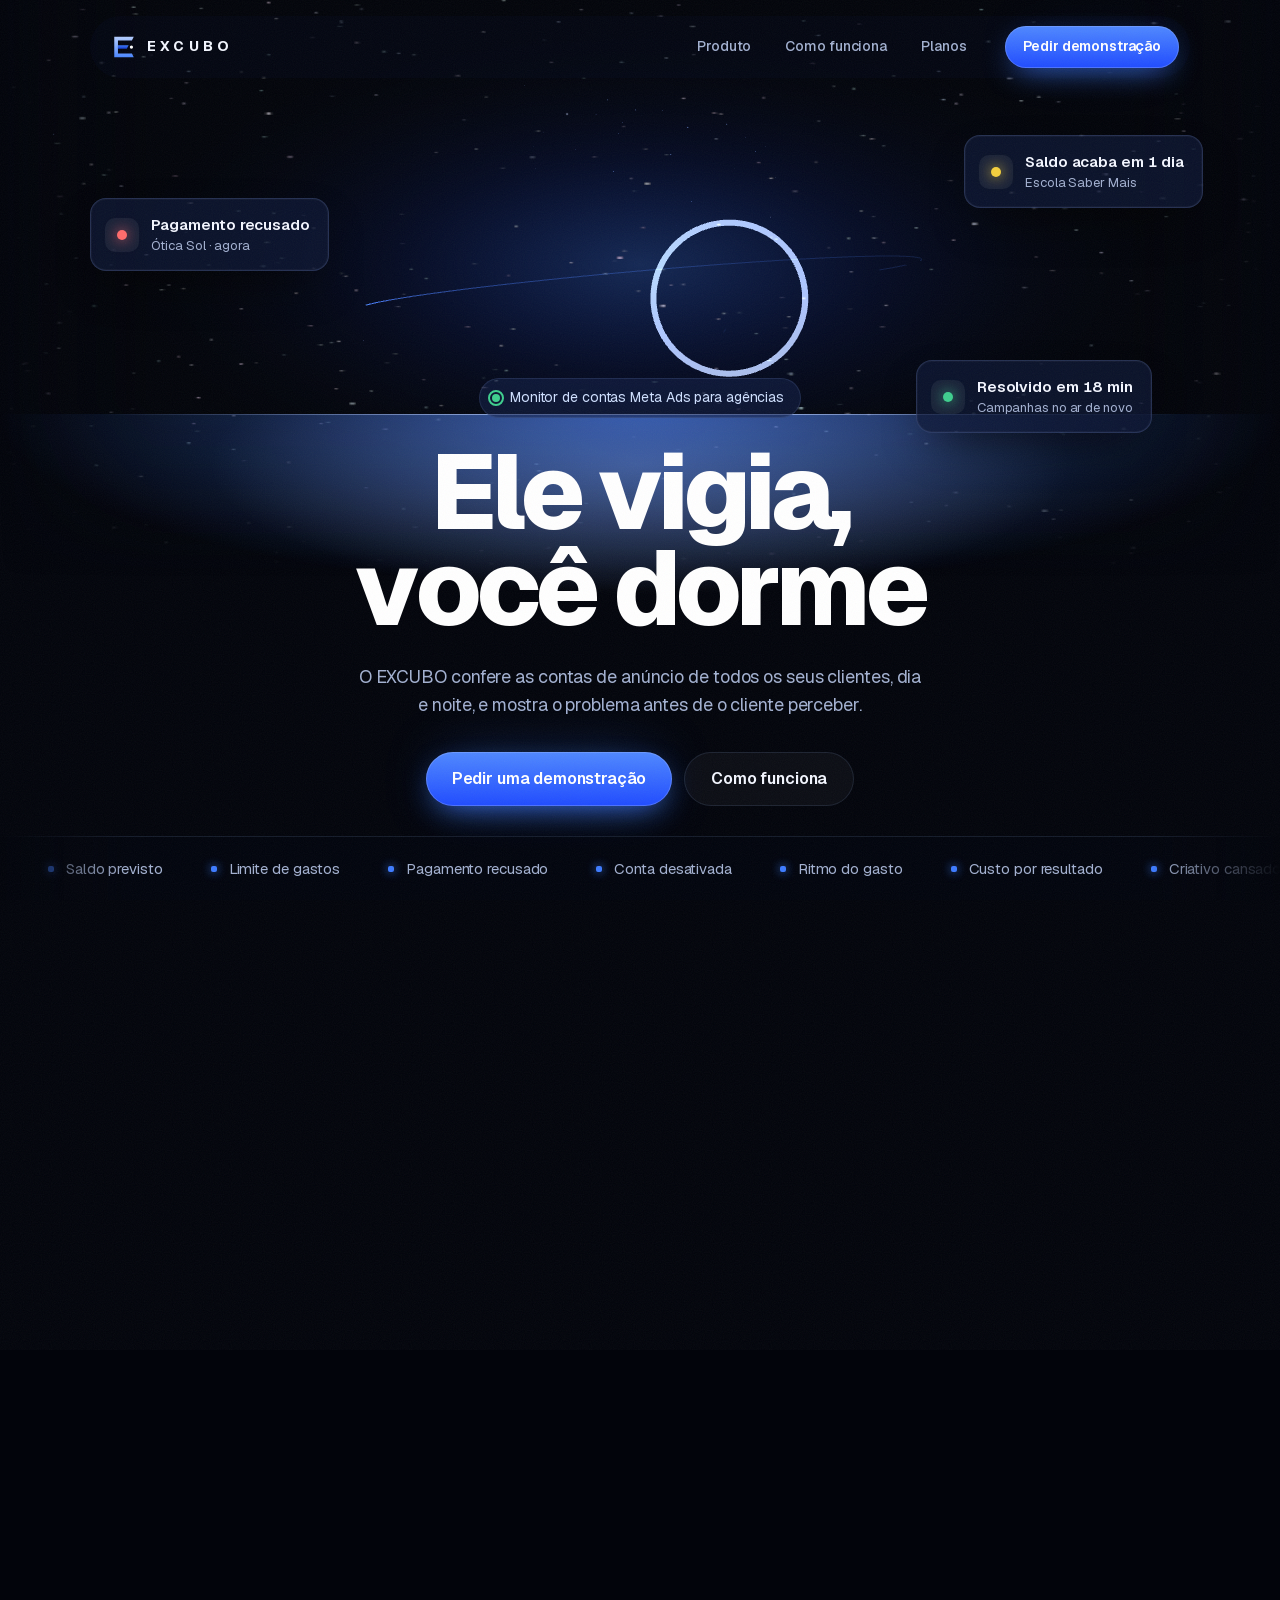
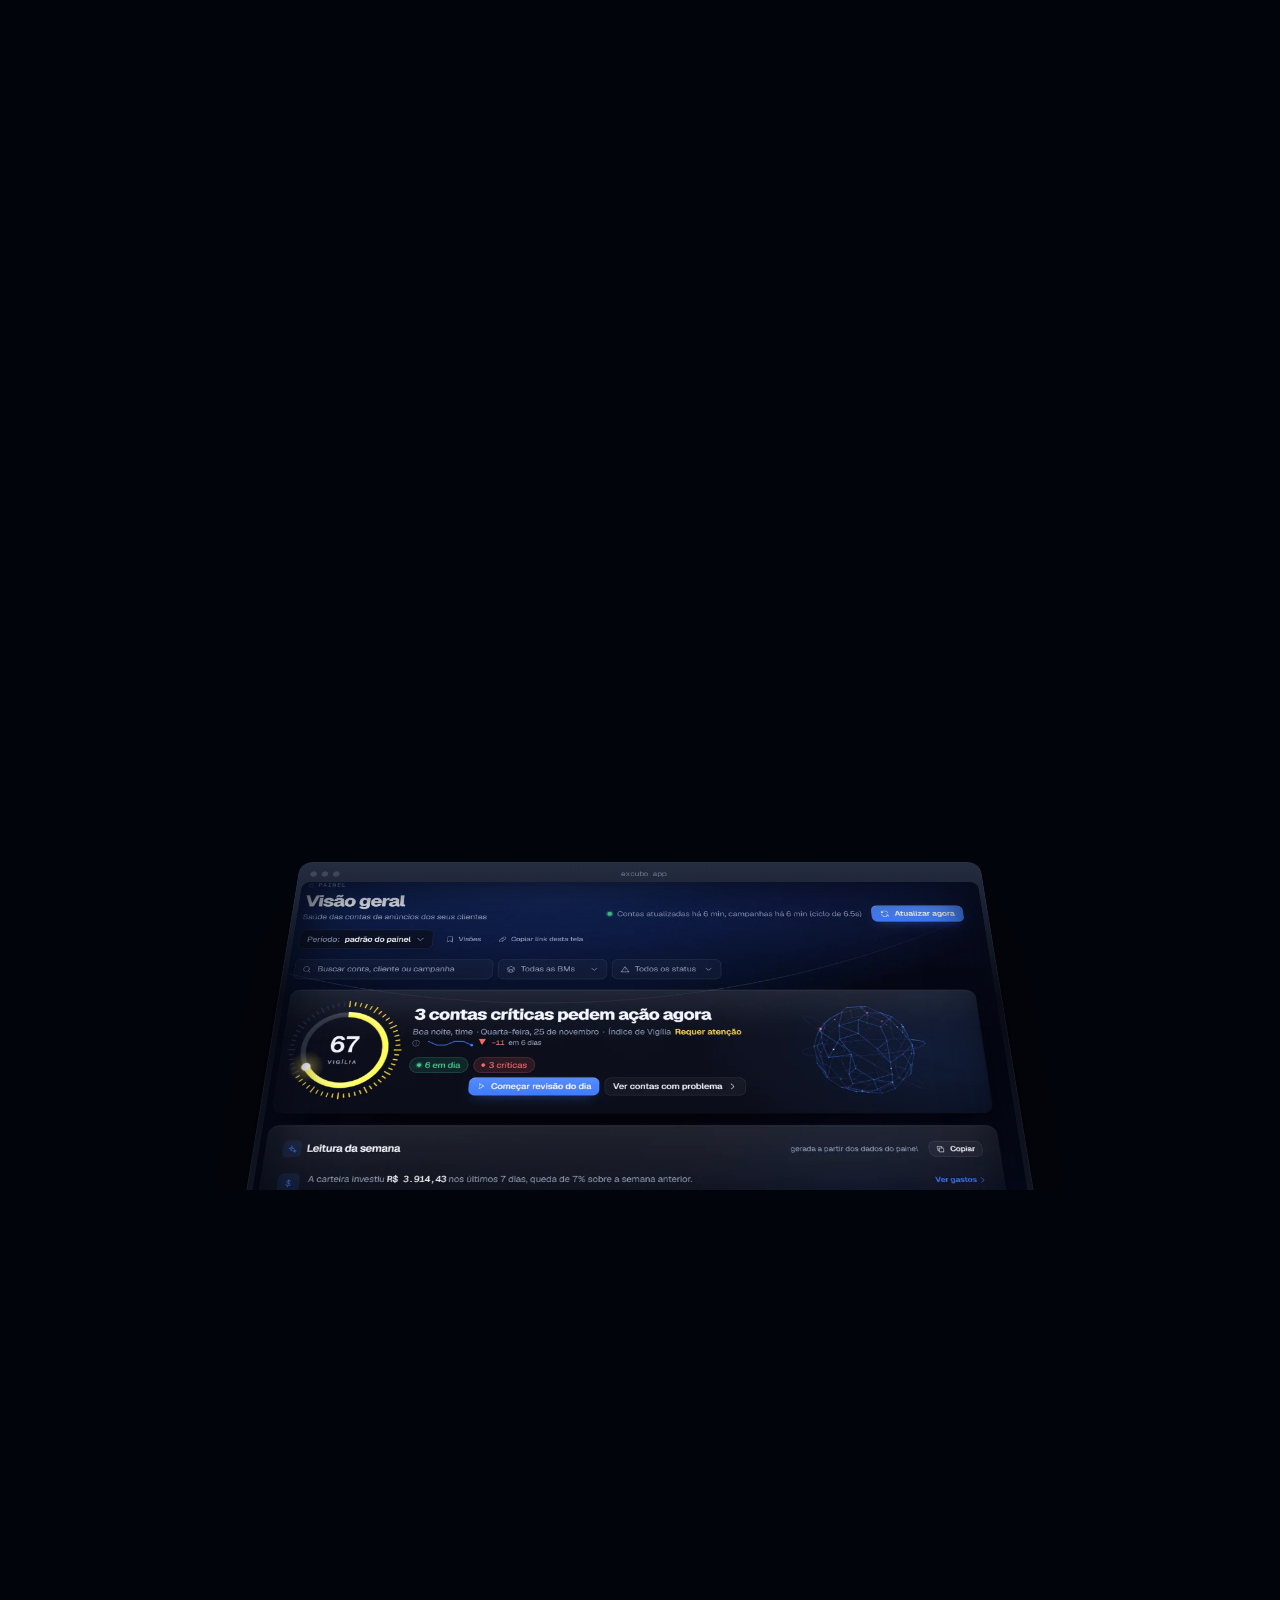
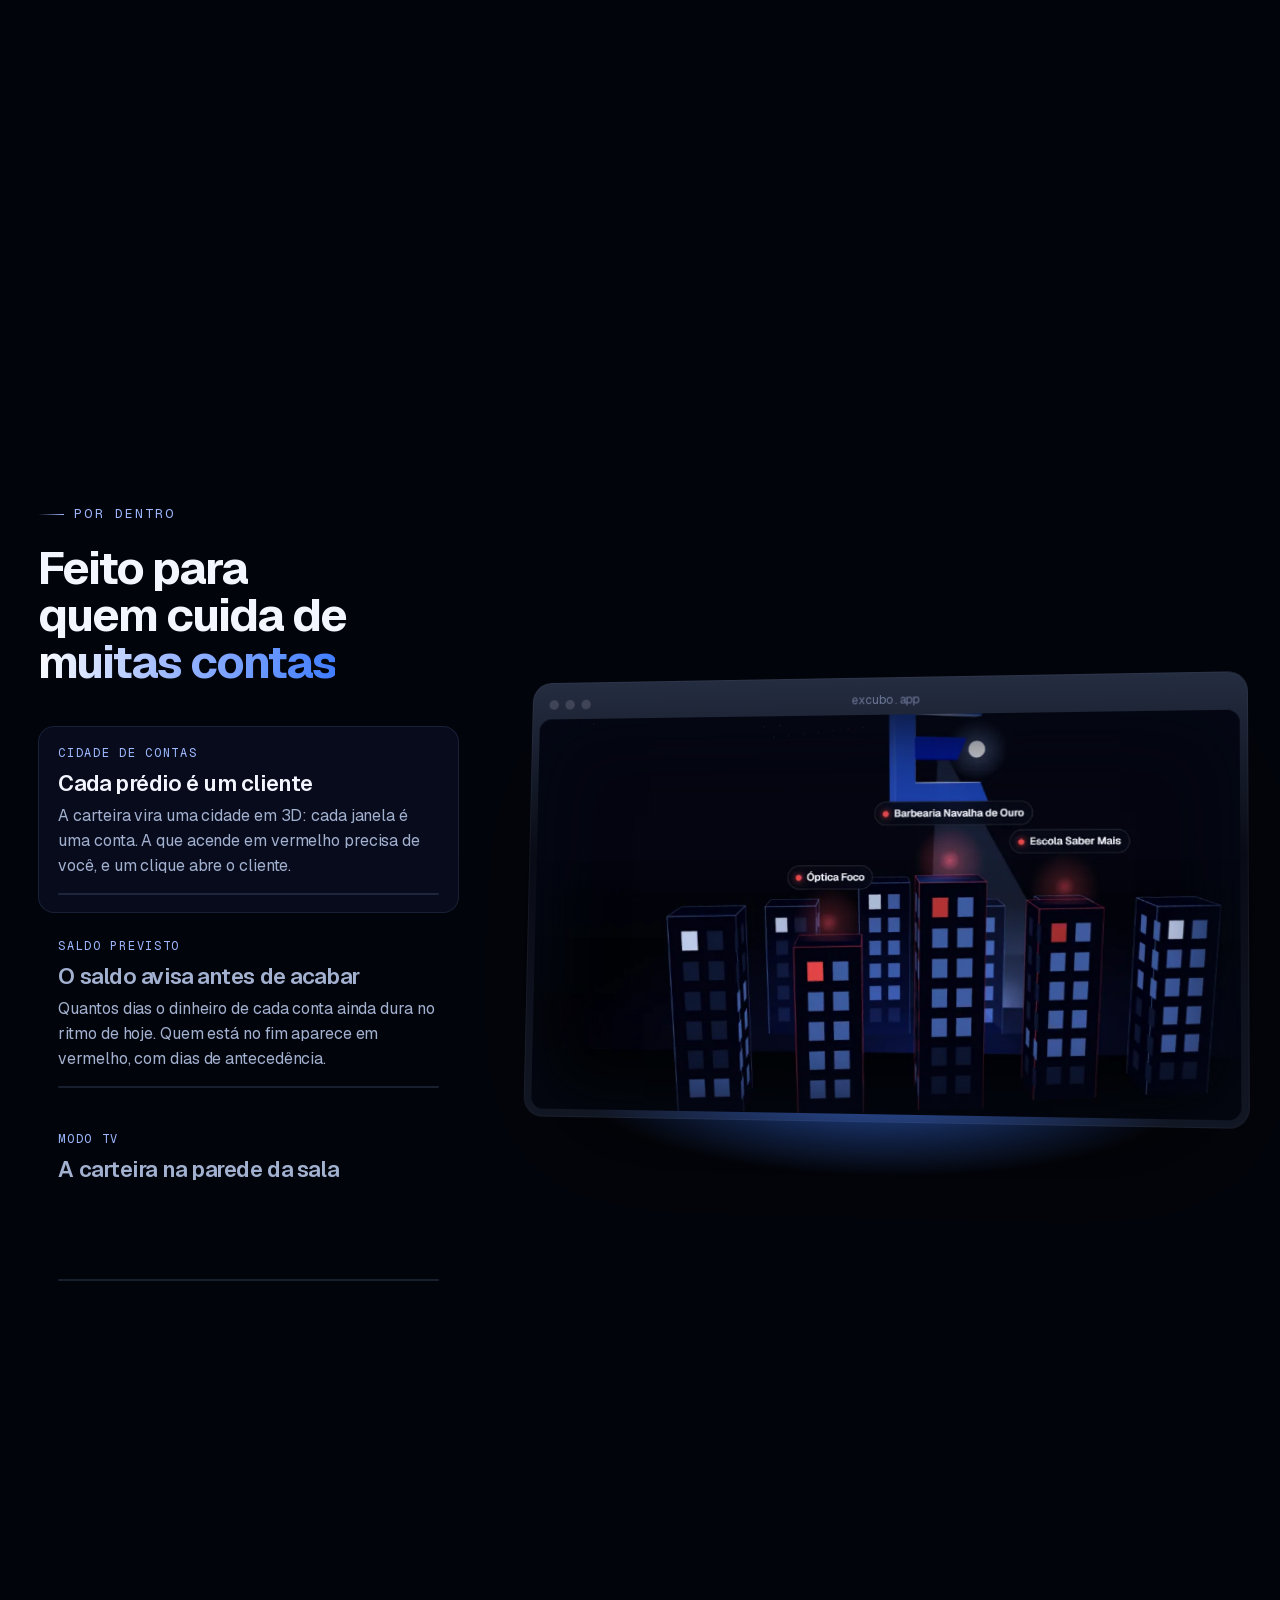
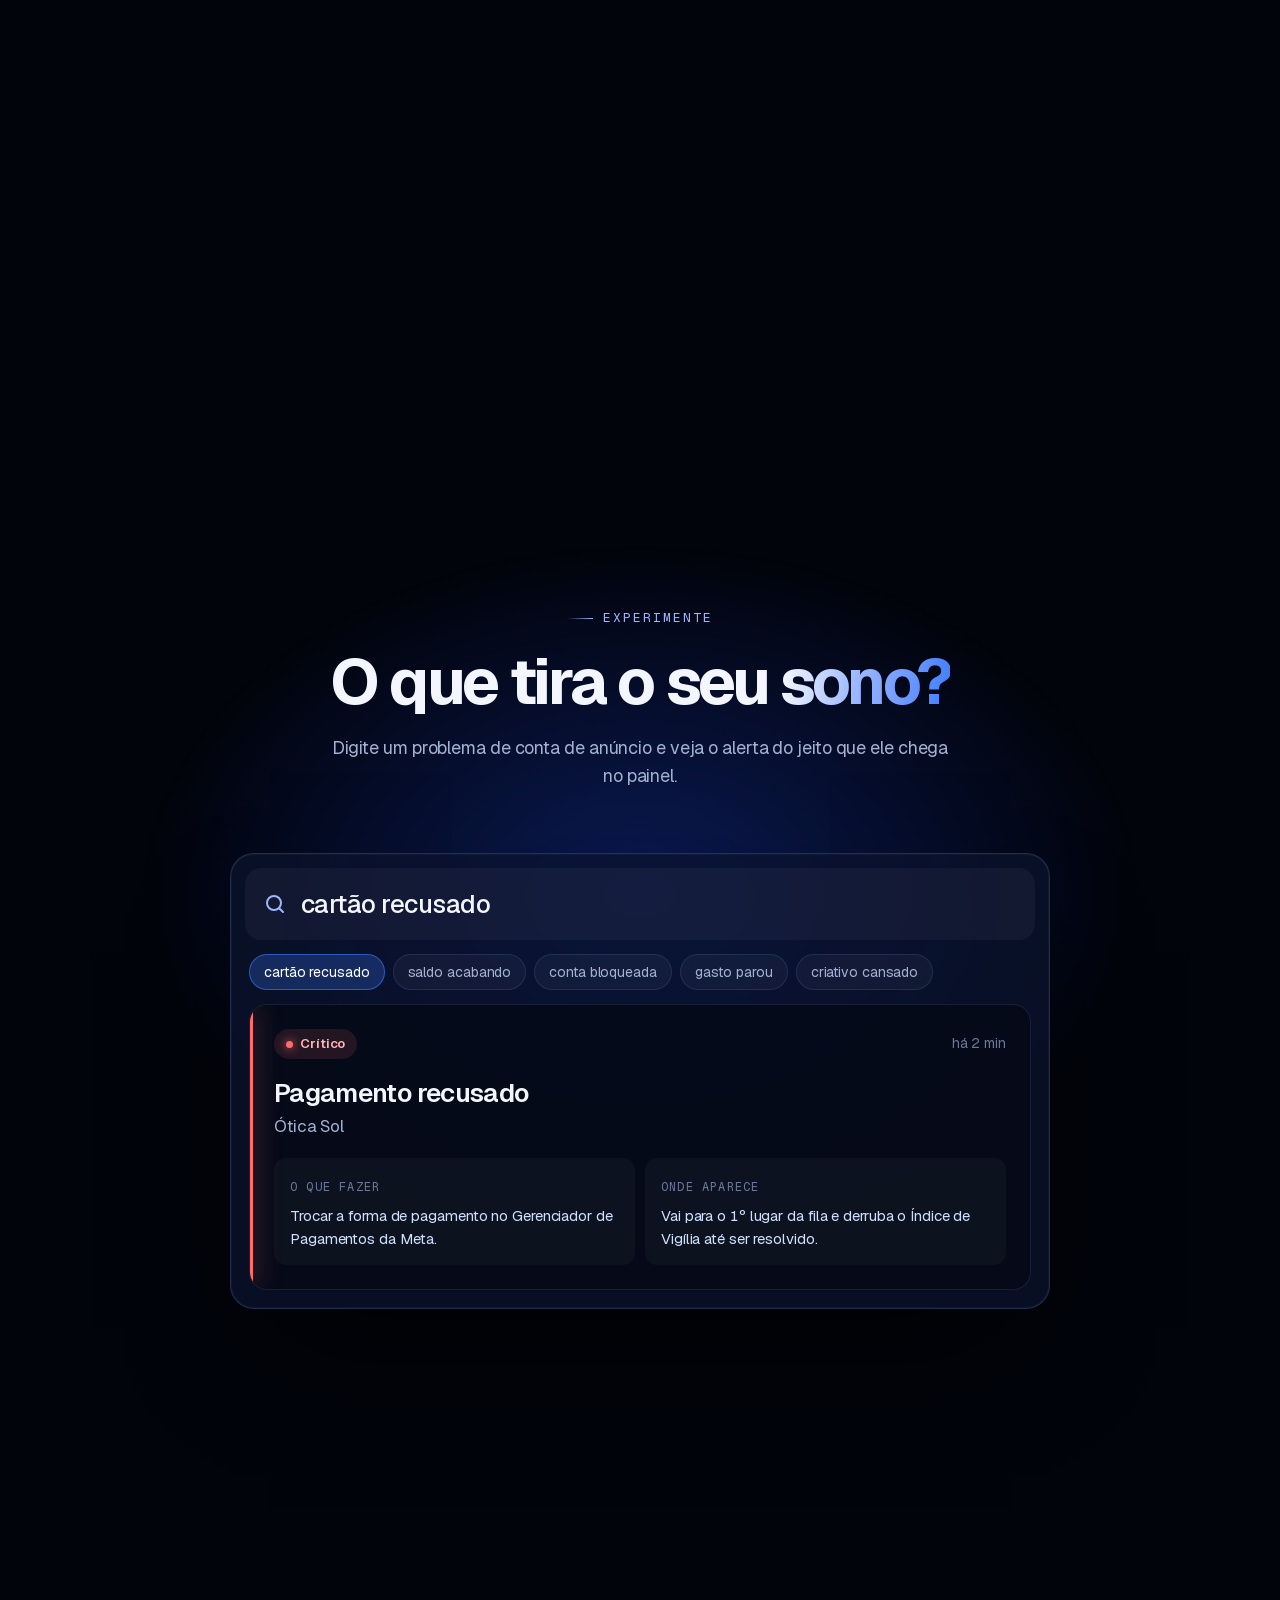
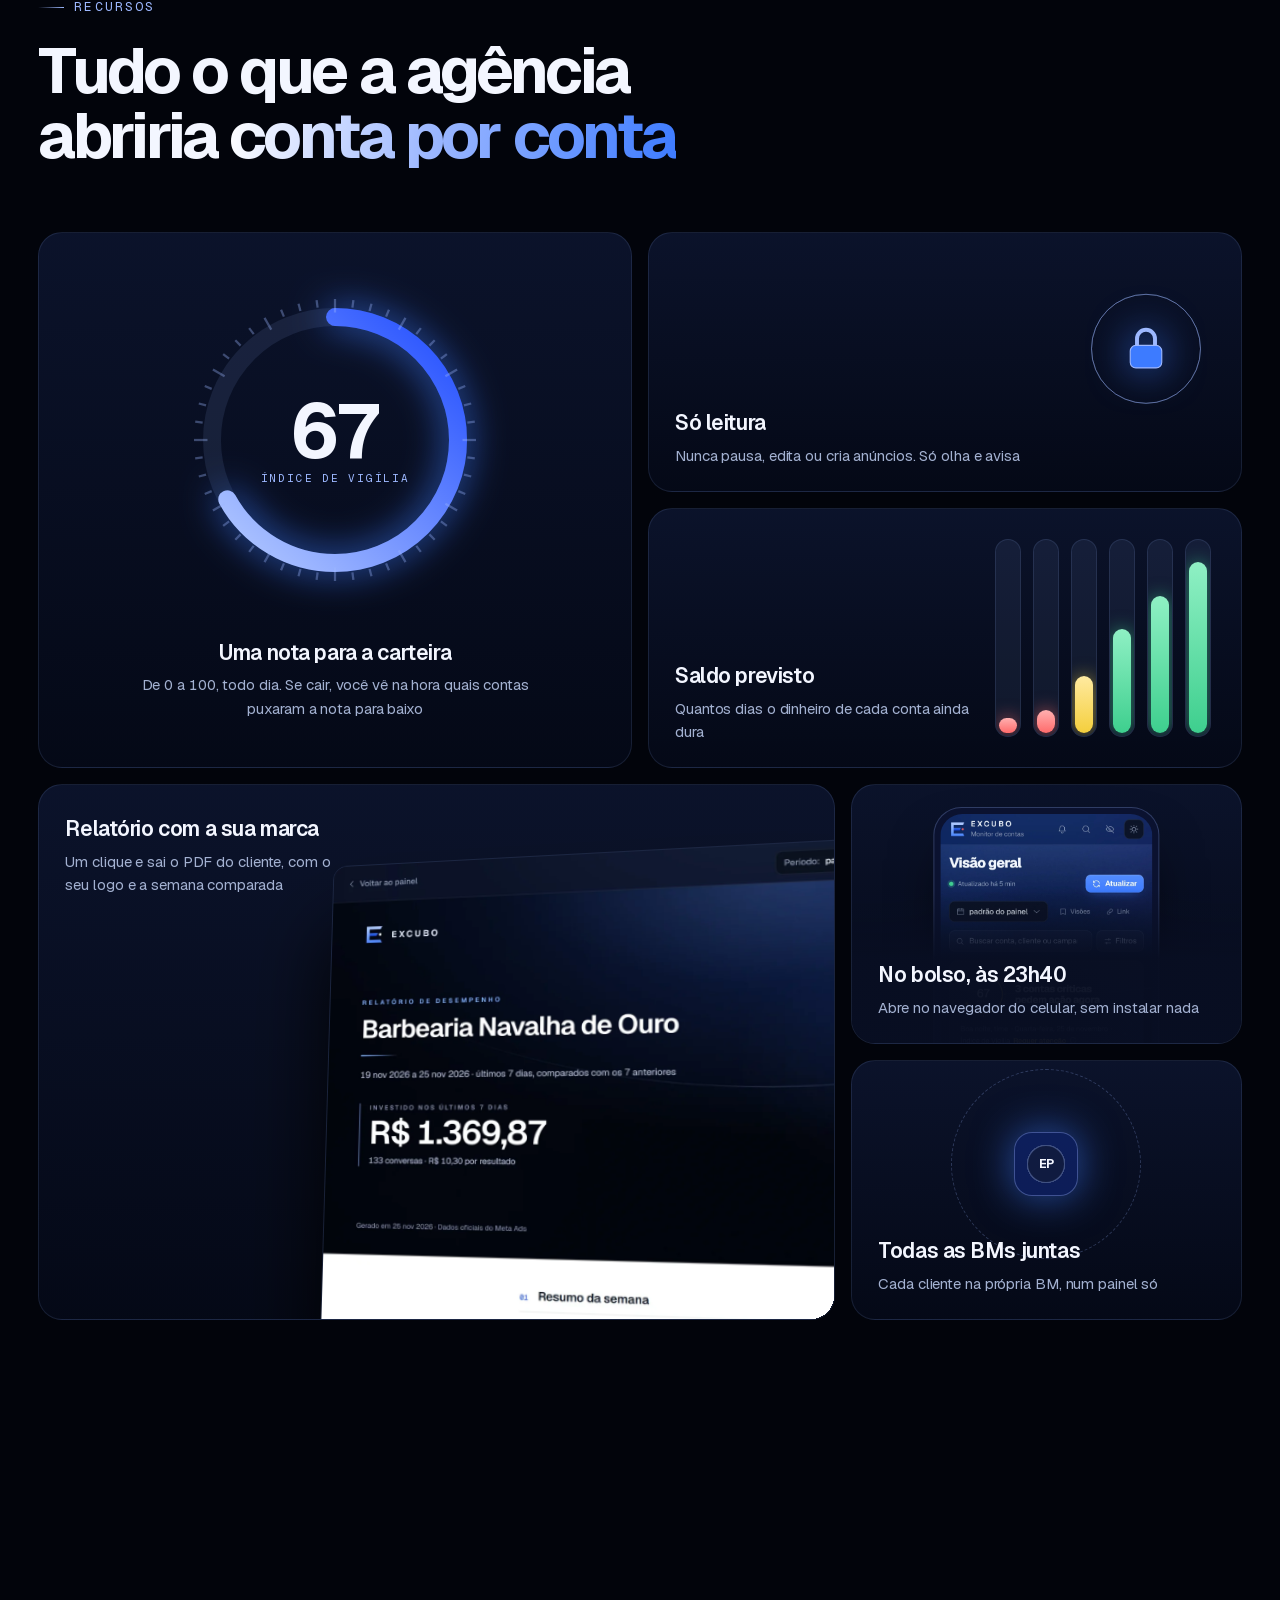
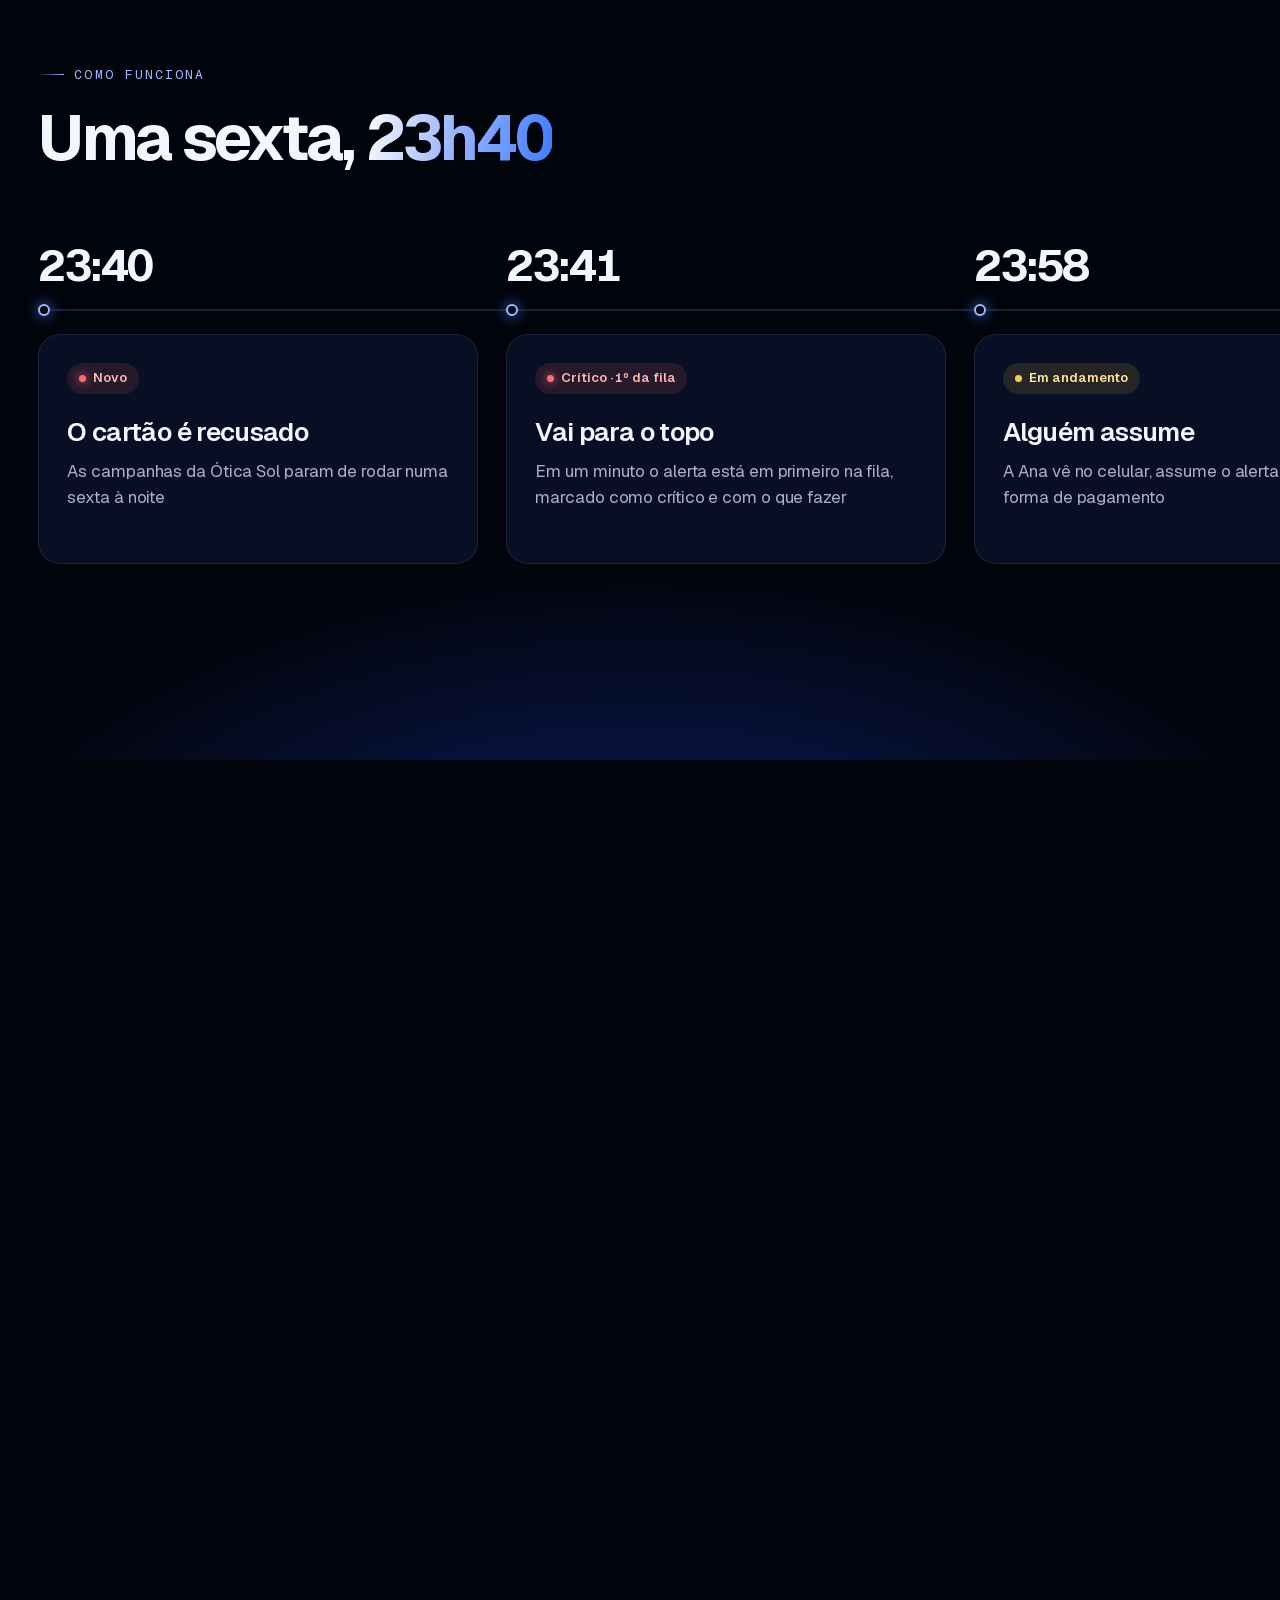
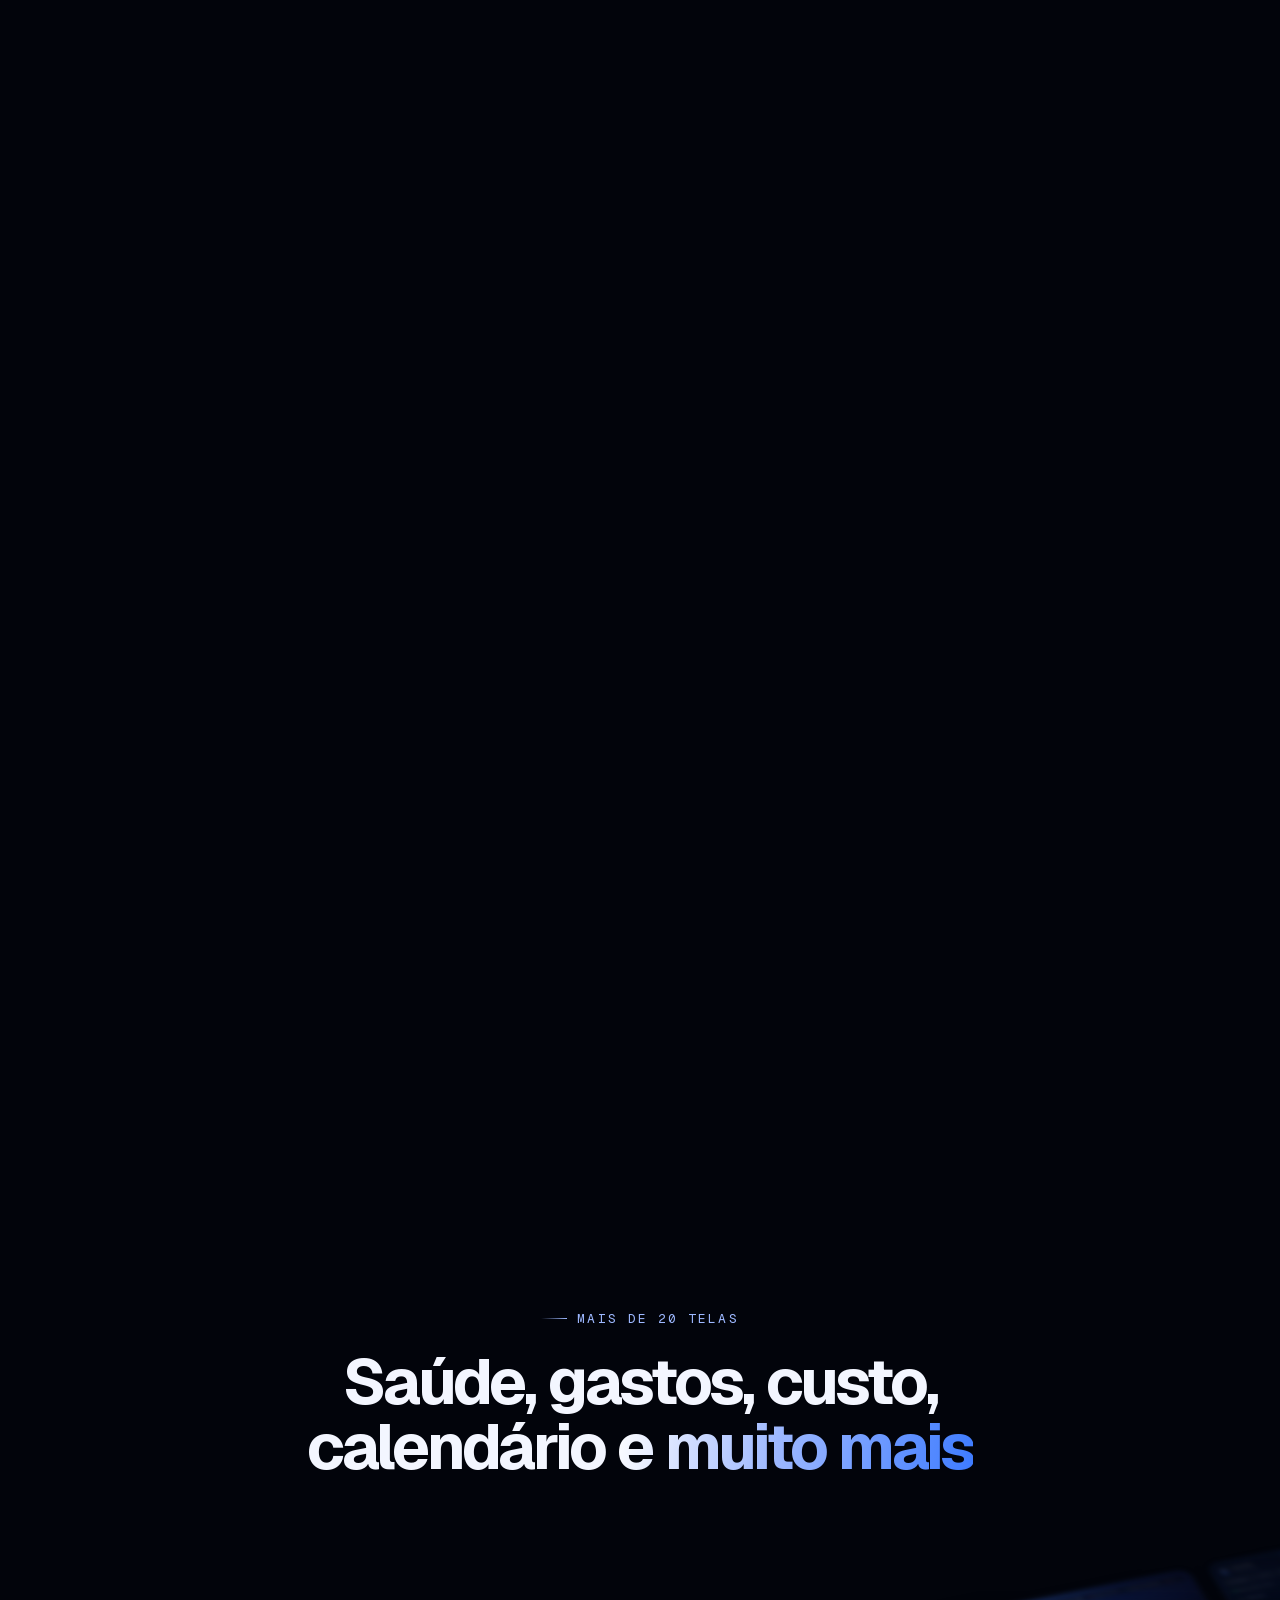
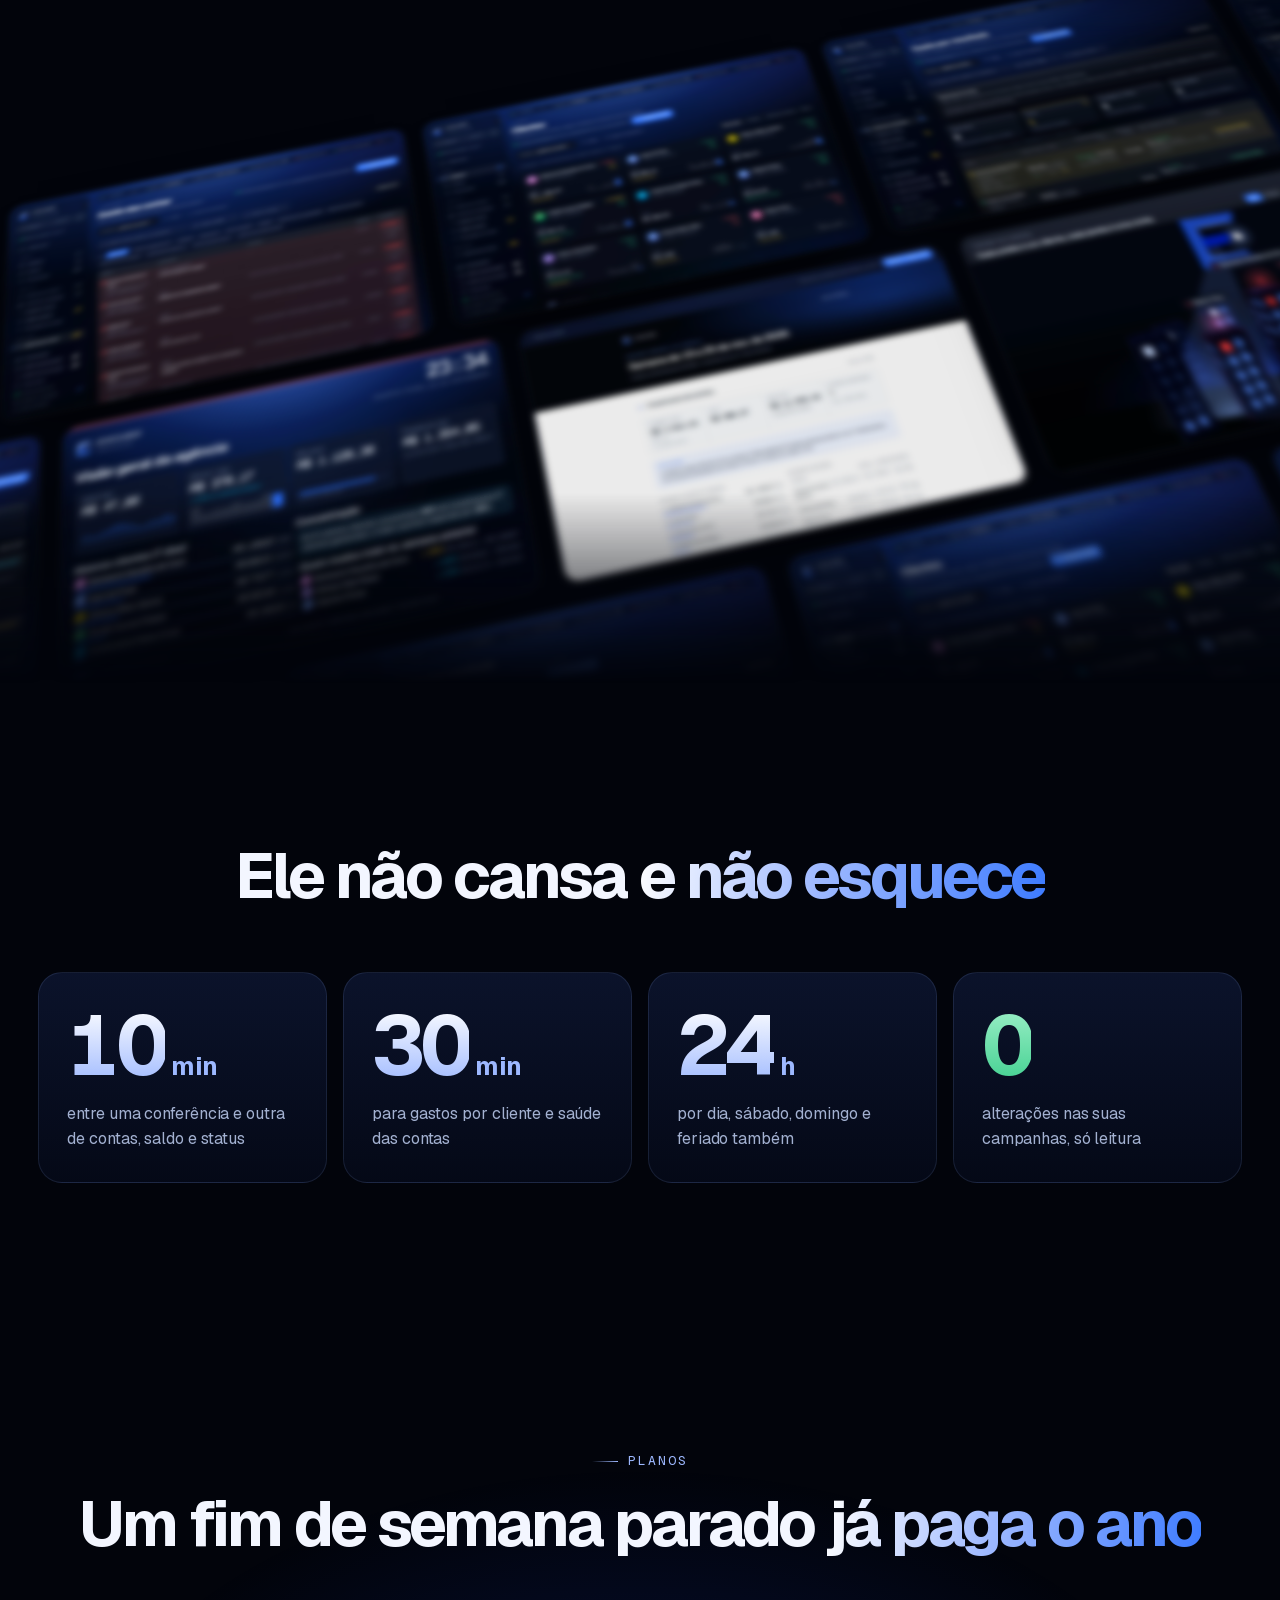
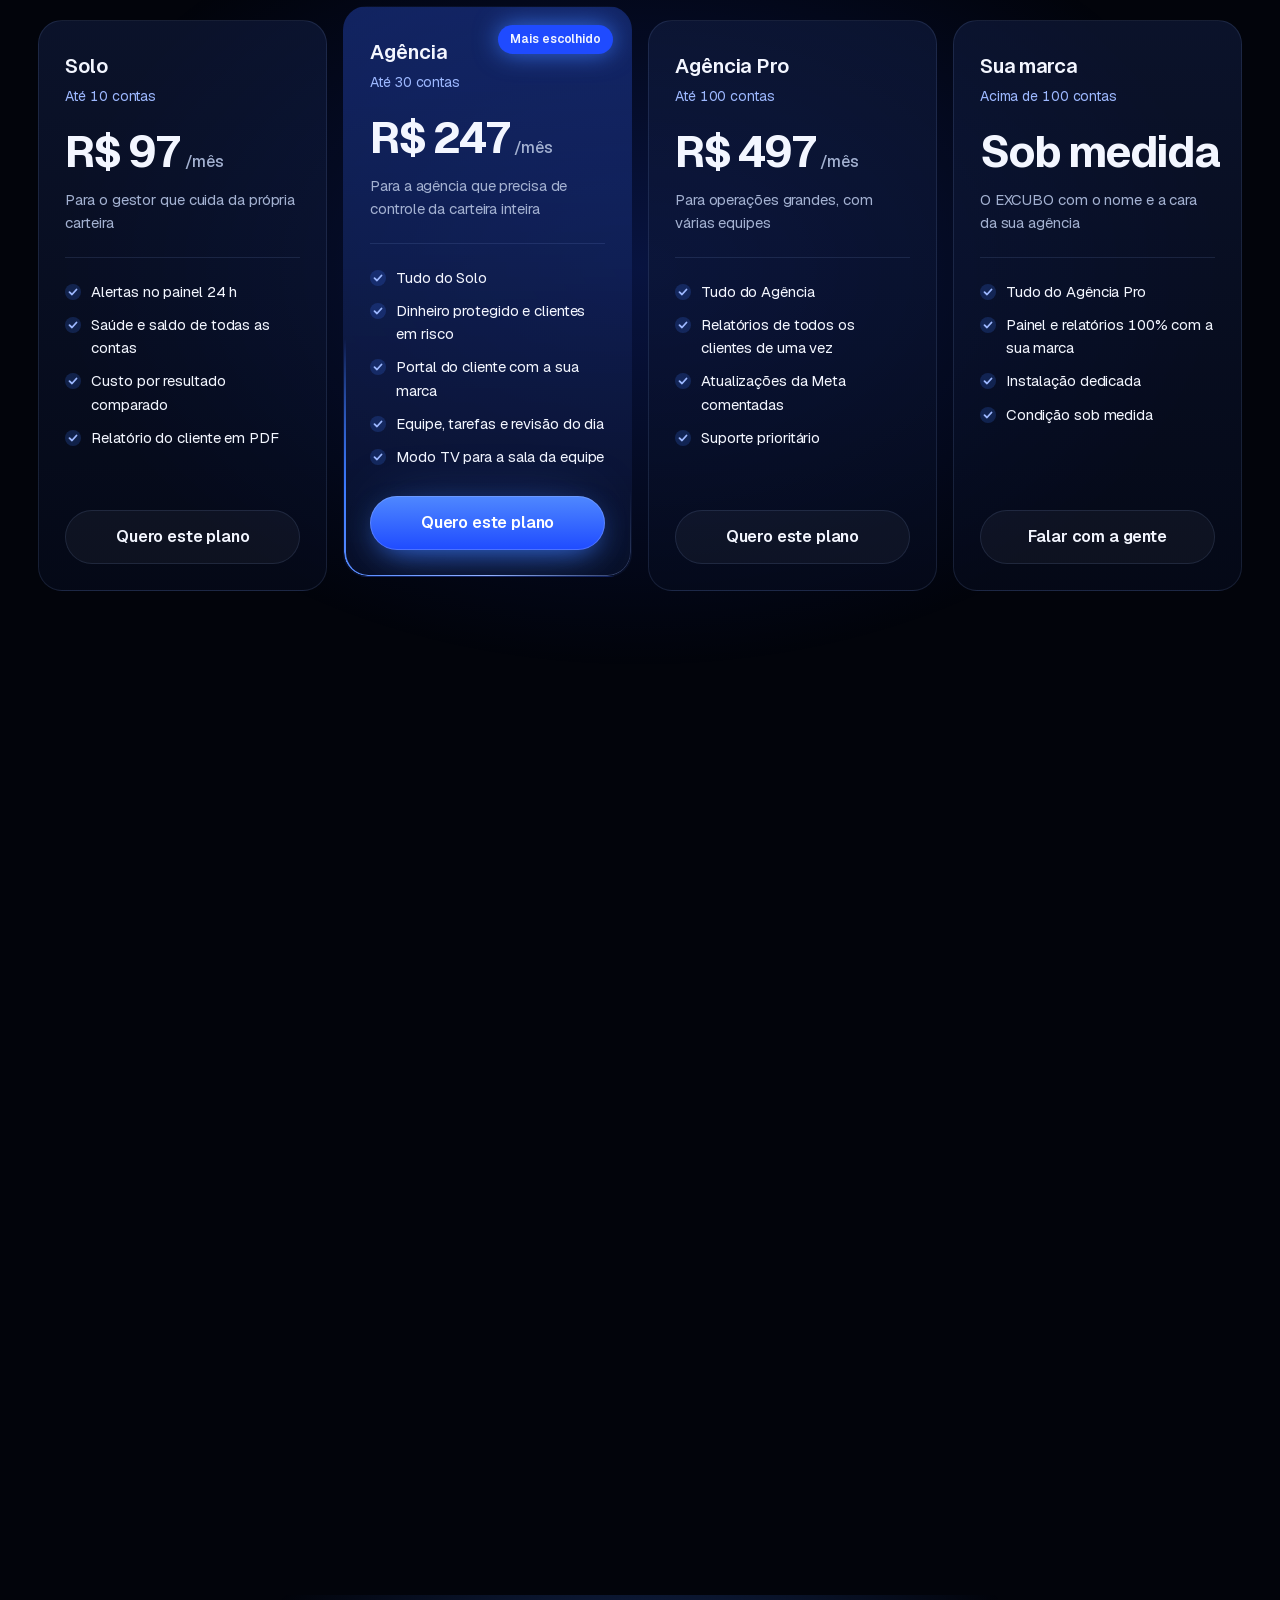
==== commit 4b5ad78d: "Pagina de vendas: videos em close e parede de telas desfocada (protecao contra copia) Co-Authored-By" ====
--- a/index.html
+++ b/index.html
@@ -1,7 +1,7 @@
-<!DOCTYPE html><html lang="pt-BR" class="__variable_8eaea4 __variable_07d42c __variable_81ca43" data-theme="dark"><head><script>window.EXCUBO_ESTATICO=1</script><meta charSet="utf-8"/><meta name="viewport" content="width=device-width, initial-scale=1, viewport-fit=cover"/><link rel="stylesheet" href="/_next/static/css/ec7a9737db77e510.css" data-precedence="next"/><link rel="stylesheet" href="/_next/static/css/900ec3e79c141514.css" data-precedence="next"/><link rel="stylesheet" href="/_next/static/css/97cf9b93e8e16a44.css" data-precedence="next"/><link rel="stylesheet" href="/_next/static/css/3b0ea53002681cbf.css" data-precedence="next"/><link rel="preload" as="script" fetchPriority="low" href="/_next/static/chunks/webpack-380a689c9d4ffa64.js"/><script src="/_next/static/chunks/4bd1b696-f785427dddbba9fb.js" async=""></script><script src="/_next/static/chunks/1255-5cd2fe06309409a0.js" async=""></script><script src="/_next/static/chunks/main-app-2164972e3d89d5d1.js" async=""></script><script src="/_next/static/chunks/app/layout-efc4d0b1fb2fd7ee.js" async=""></script><script src="/_next/static/chunks/app/error-cc340d1f54585553.js" async=""></script><script src="/_next/static/chunks/app/not-found-89865df3e8fac614.js" async=""></script><script src="/_next/static/chunks/app/conheca/page-9643d7ef2fc6f4fa.js" async=""></script><meta name="theme-color" content="#02040a"/><script>try{var t=localStorage.getItem('fc-theme');if(t!=='light'&&t!=='dark'){t=window.matchMedia&&window.matchMedia('(prefers-color-scheme: light)').matches?'light':'dark'}document.documentElement.setAttribute('data-theme',t)}catch(e){document.documentElement.setAttribute('data-theme','dark')}
+<!DOCTYPE html><html lang="pt-BR" class="__variable_8eaea4 __variable_07d42c __variable_81ca43" data-theme="dark"><head><script>window.EXCUBO_ESTATICO=1</script><meta charSet="utf-8"/><meta name="viewport" content="width=device-width, initial-scale=1, viewport-fit=cover"/><link rel="stylesheet" href="/_next/static/css/ec7a9737db77e510.css" data-precedence="next"/><link rel="stylesheet" href="/_next/static/css/f9b175c18b5f72a6.css" data-precedence="next"/><link rel="stylesheet" href="/_next/static/css/97cf9b93e8e16a44.css" data-precedence="next"/><link rel="stylesheet" href="/_next/static/css/4ef1777bc418de75.css" data-precedence="next"/><link rel="preload" as="script" fetchPriority="low" href="/_next/static/chunks/webpack-1ed0c6b71818a840.js"/><script src="/_next/static/chunks/4bd1b696-f785427dddbba9fb.js" async=""></script><script src="/_next/static/chunks/1255-b84741b894bb9354.js" async=""></script><script src="/_next/static/chunks/main-app-2164972e3d89d5d1.js" async=""></script><script src="/_next/static/chunks/app/layout-efc4d0b1fb2fd7ee.js" async=""></script><script src="/_next/static/chunks/app/error-cc340d1f54585553.js" async=""></script><script src="/_next/static/chunks/app/not-found-89865df3e8fac614.js" async=""></script><script src="/_next/static/chunks/app/conheca/page-a033b4756f11fbb6.js" async=""></script><meta name="theme-color" content="#02040a"/><script>try{var t=localStorage.getItem('fc-theme');if(t!=='light'&&t!=='dark'){t=window.matchMedia&&window.matchMedia('(prefers-color-scheme: light)').matches?'light':'dark'}document.documentElement.setAttribute('data-theme',t)}catch(e){document.documentElement.setAttribute('data-theme','dark')}
 try{var b=JSON.parse(localStorage.getItem('vg-branding')||'{}');var r=document.documentElement;if(b.accent&&b.accent.toLowerCase()!=='#3d7bff'){var av=(function(a){var b=/^#?([0-9a-f]{6})$/i.exec(a||"");if(!b)return null;var c=parseInt(b[1],16),d=c>>16&255,e=c>>8&255,f=255&c,g=function(a,b,c){return Math.round(a+(b-a)*c)},h=function(a){var b=a.toString(16);return b.length<2?"0"+b:b},i=function(a){return"#"+h(a[0])+h(a[1])+h(a[2])},j=function(a){return(a/=255)<=.03928?a/12.92:Math.pow((a+.055)/1.055,2.4)},k=function(a){return .2126*j(a[0])+.7152*j(a[1])+.0722*j(a[2])>.3?"#05070b":"#ffffff"},l=[d,e,f],m=[g(d,255,.16),g(e,255,.16),g(f,255,.16)],n=[g(d,0,.22),g(e,0,.22),g(f,0,.22)],o=[g(d,0,.36),g(e,0,.36),g(f,0,.36)];return{"--accent-dark":i(l),"--accent-dark-strong":i(m),"--accent-dark-on":k(l),"--accent-light":i(n),"--accent-light-strong":i(o),"--accent-light-on":k(n),"--color-brand-bright":"#"+b[1]}})(b.accent);if(av){r.setAttribute('data-accent','1');for(var k in av)r.style.setProperty(k,av[k])}}if(b.density==='compact')r.setAttribute('data-density','compact');if(b.motion==='off')r.setAttribute('data-motion','off');if(b.font==='public')r.setAttribute('data-font','public')}catch(e){}
 try{if(localStorage.getItem('vg-rail')==='mini')document.documentElement.setAttribute('data-rail','mini')}catch(e){}
 try{var gl=localStorage.getItem('vg-glass');if(localStorage.getItem('vg-id')!=='3'){localStorage.setItem('vg-id','3');localStorage.removeItem('vg-glass-claro');if(gl===null||gl==='cidade'||gl==='aurora'){gl=gl===null?null:'horizonte';if(gl)localStorage.setItem('vg-glass',gl)}else if(gl.indexOf('claro')===0){gl='claro-horizonte';localStorage.setItem('vg-glass',gl)}}if(gl===null){gl='horizonte';if(localStorage.getItem('fc-theme')===null)document.documentElement.setAttribute('data-theme','dark')}if(gl==='cidade'||gl==='aurora'||gl==='horizonte')document.documentElement.setAttribute('data-glass',gl);if(gl.indexOf('claro')===0){document.documentElement.setAttribute('data-glass',gl);document.documentElement.setAttribute('data-theme','light')}}catch(e){document.documentElement.setAttribute('data-glass','horizonte')}
 try{var hh=new Date().getHours();document.documentElement.setAttribute('data-hora',hh>=5&&hh<12?'manha':hh>=12&&hh<18?'tarde':'noite')}catch(e){}
-try{var pth=location.pathname;if(localStorage.getItem('fc-privacy')==='1'&&pth.indexOf('/relatorio')!==0&&pth.indexOf('/resumo')!==0)document.documentElement.setAttribute('data-privacy','1')}catch(e){}</script><script src="/_next/static/chunks/polyfills-42372ed130431b0a.js" noModule=""></script></head><body class="min-h-screen bg-bg font-sans text-ink antialiased"><div hidden=""><!--$?--><template id="B:0"></template><!--/$--></div><div class="vg-bg" aria-hidden="true"></div><div class="vx-page"><div class="vx-grain" aria-hidden="true"></div><header class="vx-nav "><a href="#topo" class="vx-brand" aria-label="EXCUBO, início"><svg width="26" height="26" viewBox="4 8 112 112" class="vg-mark-svg " aria-hidden="true" focusable="false"><defs><linearGradient id="_R_l5fiv5b_l" x1="0" y1="0" x2="0" y2="1"><stop offset="0" stop-color="#B4CDFF"></stop><stop offset="1" stop-color="#4A86FF"></stop></linearGradient><linearGradient id="_R_l5fiv5b_r" x1="0" y1="0" x2="0" y2="1"><stop offset="0" stop-color="#3D7BFF"></stop><stop offset="1" stop-color="#1238C9"></stop></linearGradient></defs><path d="M18 20L102 20L94 36L34 36L34 92L94 92L102 108L18 108Z" style="fill:var(--mk-l, url(#_R_l5fiv5b_l))"></path><path d="M34 56L80 56L72 72L34 72Z" style="fill:var(--mk-r, url(#_R_l5fiv5b_r))"></path><circle cx="92" cy="64" r="7" style="fill:var(--mk-d, #ffffff)"></circle></svg><span>EXCUBO</span></a><nav class="vx-links" aria-label="Seções"><a href="#por-dentro">Produto</a><a href="#como">Como funciona</a><a href="#planos">Planos</a></nav><a href="/" class="vx-btn vx-btn-primary vx-btn-sm">Ver o painel</a></header><main><section id="topo" class="vx-hero" data-scroll-track="true" aria-labelledby="vx-titulo"><div class="vx-hero-pin"><div class="vx-hero-scene"><!--$!--><template data-dgst="BAILOUT_TO_CLIENT_SIDE_RENDERING"></template><!--/$--></div><div class="vx-horizon" aria-hidden="true"></div><div class="vx-hero-cards" aria-hidden="true"><div class="vx-float vx-float-a" data-depth="16"><span class="vx-float-dot is-bad"></span><div><strong>Pagamento recusado</strong><span>Ótica Sol · agora</span></div></div><div class="vx-float vx-float-b" data-depth="26"><span class="vx-float-dot is-warn"></span><div><strong>Saldo acaba em 1 dia</strong><span>Escola Saber Mais</span></div></div><div class="vx-float vx-float-c" data-depth="16"><span class="vx-float-dot is-ok"></span><div><strong>Resolvido em 18 min</strong><span>Campanhas no ar de novo</span></div></div></div><div class="vx-hero-copy" data-hero-copy="true"><p class="vx-chip"><span class="vx-live"></span> Monitor de contas Meta Ads para agências</p><h1 id="vx-titulo" class="vx-hero-title" data-split="true">Ele vigia, você dorme</h1><p class="vx-hero-sub" data-fade="true">O EXCUBO confere as contas de anúncio de todos os seus clientes, dia e noite, e mostra o problema antes de o cliente perceber.</p><div class="vx-hero-actions" data-fade="true"><a href="/" class="vx-btn vx-btn-primary" data-magnetic="true">Ver o painel ao vivo</a><a href="#por-dentro" class="vx-btn vx-btn-ghost">Como funciona</a></div></div><div class="vx-marquee" aria-hidden="true"><div class="vx-marquee-track"><span><i></i> <!-- -->Saldo previsto</span><span><i></i> <!-- -->Limite de gastos</span><span><i></i> <!-- -->Pagamento recusado</span><span><i></i> <!-- -->Conta desativada</span><span><i></i> <!-- -->Ritmo do gasto</span><span><i></i> <!-- -->Custo por resultado</span><span><i></i> <!-- -->Criativo cansado</span><span><i></i> <!-- -->Todas as BMs</span><span><i></i> <!-- -->Relatório com a sua marca</span><span><i></i> <!-- -->Modo TV</span><span><i></i> <!-- -->Saldo previsto</span><span><i></i> <!-- -->Limite de gastos</span><span><i></i> <!-- -->Pagamento recusado</span><span><i></i> <!-- -->Conta desativada</span><span><i></i> <!-- -->Ritmo do gasto</span><span><i></i> <!-- -->Custo por resultado</span><span><i></i> <!-- -->Criativo cansado</span><span><i></i> <!-- -->Todas as BMs</span><span><i></i> <!-- -->Relatório com a sua marca</span><span><i></i> <!-- -->Modo TV</span></div></div></div></section><section id="por-dentro" class="vx-reveal" aria-labelledby="vx-reveal-h"><div class="vx-reveal-pin"><div class="vx-reveal-head" data-reveal-head="true"><p class="vx-kicker">O painel</p><h2 id="vx-reveal-h" class="vx-h2">A carteira inteira <span class="vx-grad">numa tela só</span></h2></div><div class="vx-reveal-stage"><div class="vx-reveal-screen" data-reveal-screen="true"><div class="vx-screen "><span class="vx-screen-glow" aria-hidden="true"></span><div class="vx-screen-bar" aria-hidden="true"><span></span><span></span><span></span><em>excubo.app</em></div><div class="vx-screen-body"><video class="vx-video " poster="/conheca/hq-inicio.webp" muted="" loop="" playsInline="" preload="none" aria-label="Vídeo do painel: a Visão geral com o Índice de Vigília e as contas críticas"></video></div></div></div></div></div></section><section class="vx-story" data-story="3" aria-labelledby="vx-story-h"><div class="vx-story-pin"><div class="vx-story-left"><p class="vx-kicker">Por dentro</p><h2 id="vx-story-h" class="vx-h2 vx-story-h">Feito para quem cuida de <span class="vx-grad">muitas contas</span></h2><ol class="vx-story-list"><li class="is-on"><button type="button" data-story-go="0"><span class="vx-story-name">Cidade de contas</span><span class="vx-story-title">Cada prédio é um cliente</span><span class="vx-story-text">A carteira vira uma cidade em 3D: cada janela é uma conta. A que acende em vermelho precisa de você, e um clique abre o cliente.</span><span class="vx-story-bar" aria-hidden="true"><span data-story-bar="0"></span></span></button></li><li class=""><button type="button" data-story-go="1"><span class="vx-story-name">Saldo previsto</span><span class="vx-story-title">O saldo avisa antes de acabar</span><span class="vx-story-text">Quantos dias o dinheiro de cada conta ainda dura no ritmo de hoje. Quem está no fim aparece em vermelho, com dias de antecedência.</span><span class="vx-story-bar" aria-hidden="true"><span data-story-bar="1"></span></span></button></li><li class=""><button type="button" data-story-go="2"><span class="vx-story-name">Modo TV</span><span class="vx-story-title">A carteira na parede da sala</span><span class="vx-story-text">Uma tela cheia que passa sozinha pelos números da agência. A equipe inteira vê o mesmo alerta na mesma hora.</span><span class="vx-story-bar" aria-hidden="true"><span data-story-bar="2"></span></span></button></li></ol></div><div class="vx-story-right"><div class="vx-screen "><span class="vx-screen-glow" aria-hidden="true"></span><div class="vx-screen-bar" aria-hidden="true"><span></span><span></span><span></span><em>excubo.app</em></div><div class="vx-screen-body"><div class="vx-story-media is-on"><video class="vx-video " poster="/conheca/hq-cidade.webp" muted="" loop="" playsInline="" preload="none" aria-label="Vídeo do painel: Cidade de contas"></video></div><div class="vx-story-media "><video class="vx-video " poster="/conheca/hq-saldo.webp" muted="" loop="" playsInline="" preload="none" aria-label="Vídeo do painel: Saldo previsto"></video></div><div class="vx-story-media "><video class="vx-video " poster="/conheca/hq-tv.webp" muted="" loop="" playsInline="" preload="none" aria-label="Vídeo do painel: Modo TV"></video></div></div></div></div></div></section><section class="vx-cmd-sec" aria-labelledby="vx-cmd-h"><div class="vx-sec-head vx-center" data-up="true"><p class="vx-kicker">Experimente</p><h2 id="vx-cmd-h" class="vx-h2">O que tira o seu <span class="vx-grad">sono?</span></h2><p class="vx-lead">Digite um problema de conta de anúncio e veja o alerta do jeito que ele chega no painel.</p></div><div class="vx-cmd" data-up="true" data-glow="true"><label class="vx-cmd-input"><svg viewBox="0 0 24 24" aria-hidden="true"><circle cx="11" cy="11" r="7" fill="none" stroke="currentColor" stroke-width="2"></circle><path d="m20 20-3.5-3.5" stroke="currentColor" stroke-width="2" stroke-linecap="round"></path></svg><input spellCheck="false" maxLength="40" aria-label="Digite o problema" placeholder="Ex.: cartão recusado" value="cartão recusado"/></label><div class="vx-cmd-chips"><button type="button" class="is-on">cartão recusado</button><button type="button" class="">saldo acabando</button><button type="button" class="">conta bloqueada</button><button type="button" class="">gasto parou</button><button type="button" class="">criativo cansado</button></div><div class="vx-cmd-out" aria-live="polite"><div class="vx-alert is-bad"><div class="vx-alert-head"><span class="vx-badge is-bad"><i></i> <!-- -->Crítico</span><span class="vx-alert-since">há 2 min</span></div><div class="vx-alert-title">Pagamento recusado</div><div class="vx-alert-client">Ótica Sol</div><div class="vx-alert-grid"><div><span>O que fazer</span><p>Trocar a forma de pagamento no Gerenciador de Pagamentos da Meta.</p></div><div><span>Onde aparece</span><p>Vai para o 1º lugar da fila e derruba o Índice de Vigília até ser resolvido.</p></div></div></div></div></div></section><section class="vx-bento-sec" aria-labelledby="vx-bento-h"><div class="vx-sec-head" data-up="true"><p class="vx-kicker">Recursos</p><h2 id="vx-bento-h" class="vx-h2">Tudo o que a agência abriria <span class="vx-grad">conta por conta</span></h2></div><div class="vx-bento" data-stagger="true"><article class="vx-tile vx-t-gauge" data-glow="true"><div class="vx-gauge" aria-hidden="true"><svg viewBox="0 0 200 200"><defs><linearGradient id="vxg" x1="0" y1="0" x2="1" y2="1"><stop offset="0" stop-color="#b9ceff"></stop><stop offset="1" stop-color="#1f4bff"></stop></linearGradient></defs><circle cx="100" cy="100" r="82" class="vx-gauge-track"></circle><circle cx="100" cy="100" r="82" class="vx-gauge-arc" data-gauge="true" stroke="url(#vxg)"></circle><line x1="100" y1="6" x2="100" y2="15" transform="rotate(0 100 100)" class="vx-gauge-tick"></line><line x1="100" y1="6" x2="100" y2="11" transform="rotate(7.5 100 100)" class="vx-gauge-tick"></line><line x1="100" y1="6" x2="100" y2="11" transform="rotate(15 100 100)" class="vx-gauge-tick"></line><line x1="100" y1="6" x2="100" y2="11" transform="rotate(22.5 100 100)" class="vx-gauge-tick"></line><line x1="100" y1="6" x2="100" y2="15" transform="rotate(30 100 100)" class="vx-gauge-tick"></line><line x1="100" y1="6" x2="100" y2="11" transform="rotate(37.5 100 100)" class="vx-gauge-tick"></line><line x1="100" y1="6" x2="100" y2="11" transform="rotate(45 100 100)" class="vx-gauge-tick"></line><line x1="100" y1="6" x2="100" y2="11" transform="rotate(52.5 100 100)" class="vx-gauge-tick"></line><line x1="100" y1="6" x2="100" y2="15" transform="rotate(60 100 100)" class="vx-gauge-tick"></line><line x1="100" y1="6" x2="100" y2="11" transform="rotate(67.5 100 100)" class="vx-gauge-tick"></line><line x1="100" y1="6" x2="100" y2="11" transform="rotate(75 100 100)" class="vx-gauge-tick"></line><line x1="100" y1="6" x2="100" y2="11" transform="rotate(82.5 100 100)" class="vx-gauge-tick"></line><line x1="100" y1="6" x2="100" y2="15" transform="rotate(90 100 100)" class="vx-gauge-tick"></line><line x1="100" y1="6" x2="100" y2="11" transform="rotate(97.5 100 100)" class="vx-gauge-tick"></line><line x1="100" y1="6" x2="100" y2="11" transform="rotate(105 100 100)" class="vx-gauge-tick"></line><line x1="100" y1="6" x2="100" y2="11" transform="rotate(112.5 100 100)" class="vx-gauge-tick"></line><line x1="100" y1="6" x2="100" y2="15" transform="rotate(120 100 100)" class="vx-gauge-tick"></line><line x1="100" y1="6" x2="100" y2="11" transform="rotate(127.5 100 100)" class="vx-gauge-tick"></line><line x1="100" y1="6" x2="100" y2="11" transform="rotate(135 100 100)" class="vx-gauge-tick"></line><line x1="100" y1="6" x2="100" y2="11" transform="rotate(142.5 100 100)" class="vx-gauge-tick"></line><line x1="100" y1="6" x2="100" y2="15" transform="rotate(150 100 100)" class="vx-gauge-tick"></line><line x1="100" y1="6" x2="100" y2="11" transform="rotate(157.5 100 100)" class="vx-gauge-tick"></line><line x1="100" y1="6" x2="100" y2="11" transform="rotate(165 100 100)" class="vx-gauge-tick"></line><line x1="100" y1="6" x2="100" y2="11" transform="rotate(172.5 100 100)" class="vx-gauge-tick"></line><line x1="100" y1="6" x2="100" y2="15" transform="rotate(180 100 100)" class="vx-gauge-tick"></line><line x1="100" y1="6" x2="100" y2="11" transform="rotate(187.5 100 100)" class="vx-gauge-tick"></line><line x1="100" y1="6" x2="100" y2="11" transform="rotate(195 100 100)" class="vx-gauge-tick"></line><line x1="100" y1="6" x2="100" y2="11" transform="rotate(202.5 100 100)" class="vx-gauge-tick"></line><line x1="100" y1="6" x2="100" y2="15" transform="rotate(210 100 100)" class="vx-gauge-tick"></line><line x1="100" y1="6" x2="100" y2="11" transform="rotate(217.5 100 100)" class="vx-gauge-tick"></line><line x1="100" y1="6" x2="100" y2="11" transform="rotate(225 100 100)" class="vx-gauge-tick"></line><line x1="100" y1="6" x2="100" y2="11" transform="rotate(232.5 100 100)" class="vx-gauge-tick"></line><line x1="100" y1="6" x2="100" y2="15" transform="rotate(240 100 100)" class="vx-gauge-tick"></line><line x1="100" y1="6" x2="100" y2="11" transform="rotate(247.5 100 100)" class="vx-gauge-tick"></line><line x1="100" y1="6" x2="100" y2="11" transform="rotate(255 100 100)" class="vx-gauge-tick"></line><line x1="100" y1="6" x2="100" y2="11" transform="rotate(262.5 100 100)" class="vx-gauge-tick"></line><line x1="100" y1="6" x2="100" y2="15" transform="rotate(270 100 100)" class="vx-gauge-tick"></line><line x1="100" y1="6" x2="100" y2="11" transform="rotate(277.5 100 100)" class="vx-gauge-tick"></line><line x1="100" y1="6" x2="100" y2="11" transform="rotate(285 100 100)" class="vx-gauge-tick"></line><line x1="100" y1="6" x2="100" y2="11" transform="rotate(292.5 100 100)" class="vx-gauge-tick"></line><line x1="100" y1="6" x2="100" y2="15" transform="rotate(300 100 100)" class="vx-gauge-tick"></line><line x1="100" y1="6" x2="100" y2="11" transform="rotate(307.5 100 100)" class="vx-gauge-tick"></line><line x1="100" y1="6" x2="100" y2="11" transform="rotate(315 100 100)" class="vx-gauge-tick"></line><line x1="100" y1="6" x2="100" y2="11" transform="rotate(322.5 100 100)" class="vx-gauge-tick"></line><line x1="100" y1="6" x2="100" y2="15" transform="rotate(330 100 100)" class="vx-gauge-tick"></line><line x1="100" y1="6" x2="100" y2="11" transform="rotate(337.5 100 100)" class="vx-gauge-tick"></line><line x1="100" y1="6" x2="100" y2="11" transform="rotate(345 100 100)" class="vx-gauge-tick"></line><line x1="100" y1="6" x2="100" y2="11" transform="rotate(352.5 100 100)" class="vx-gauge-tick"></line></svg><div class="vx-gauge-num"><span data-count="67">67</span><small>Índice de Vigília</small></div></div><div class="vx-tile-cap"><h3>Uma nota para a carteira</h3><p>De 0 a 100, todo dia. Se cair, você vê na hora quais contas puxaram a nota para baixo</p></div></article><article class="vx-tile vx-t-lock" data-glow="true"><div class="vx-lock" aria-hidden="true"><span class="vx-lock-ring"></span><span class="vx-lock-ring"></span><svg viewBox="0 0 48 48"><rect x="10" y="21" width="28" height="20" rx="5"></rect><path d="M16 21v-6a8 8 0 0 1 16 0v6" fill="none" stroke-width="3.5"></path></svg></div><div class="vx-tile-cap"><h3>Só leitura</h3><p>Nunca pausa, edita ou cria anúncios. Só olha e avisa</p></div></article><article class="vx-tile vx-t-tubes" data-glow="true"><div class="vx-tubes" aria-hidden="true"><span style="--h:0.08" class="is-bad"><i></i></span><span style="--h:0.12" class="is-bad"><i></i></span><span style="--h:0.3" class="is-warn"><i></i></span><span style="--h:0.55" class=""><i></i></span><span style="--h:0.72" class=""><i></i></span><span style="--h:0.9" class=""><i></i></span></div><div class="vx-tile-cap"><h3>Saldo previsto</h3><p>Quantos dias o dinheiro de cada conta ainda dura</p></div></article><article class="vx-tile vx-t-report" data-glow="true"><div class="vx-tile-cap"><h3>Relatório com a sua marca</h3><p>Um clique e sai o PDF do cliente, com o seu logo e a semana comparada</p></div><div class="vx-report-pic"><img src="/conheca/relatorio.webp" alt="Capa do relatório do cliente gerado pelo EXCUBO" loading="lazy" width="2000" height="1250"/></div></article><article class="vx-tile vx-t-phone" data-glow="true"><div class="vx-phone"><img src="/conheca/celular.webp" alt="O painel do EXCUBO aberto no celular" loading="lazy" width="1170" height="2532"/></div><div class="vx-tile-cap"><h3>No bolso, às 23h40</h3><p>Abre no navegador do celular, sem instalar nada</p></div></article><article class="vx-tile vx-t-bms" data-glow="true"><div class="vx-orbit" aria-hidden="true"><span class="vx-orbit-core"><svg width="34" height="34" viewBox="4 8 112 112" class="vg-mark-svg " aria-hidden="true" focusable="false"><defs><linearGradient id="_R_bkllfiv5b_l" x1="0" y1="0" x2="0" y2="1"><stop offset="0" stop-color="#B4CDFF"></stop><stop offset="1" stop-color="#4A86FF"></stop></linearGradient><linearGradient id="_R_bkllfiv5b_r" x1="0" y1="0" x2="0" y2="1"><stop offset="0" stop-color="#3D7BFF"></stop><stop offset="1" stop-color="#1238C9"></stop></linearGradient></defs><path d="M18 20L102 20L94 36L34 36L34 92L94 92L102 108L18 108Z" style="fill:var(--mk-l, url(#_R_bkllfiv5b_l))"></path><path d="M34 56L80 56L72 72L34 72Z" style="fill:var(--mk-r, url(#_R_bkllfiv5b_r))"></path><circle cx="92" cy="64" r="7" style="fill:var(--mk-d, #ffffff)"></circle></svg></span><span class="vx-orbit-dot" style="--k:0">OS</span><span class="vx-orbit-dot" style="--k:1">BN</span><span class="vx-orbit-dot" style="--k:2">AP</span><span class="vx-orbit-dot" style="--k:3">CV</span><span class="vx-orbit-dot" style="--k:4">SA</span><span class="vx-orbit-dot" style="--k:5">EP</span></div><div class="vx-tile-cap"><h3>Todas as BMs juntas</h3><p>Cada cliente na própria BM, num painel só</p></div></article></div></section><section id="como" class="vx-night" aria-labelledby="vx-night-h"><div class="vx-night-pin"><div class="vx-night-sky" data-night-sky="true" aria-hidden="true"></div><div class="vx-night-head"><p class="vx-kicker">Como funciona</p><h2 id="vx-night-h" class="vx-h2">Uma sexta, <span class="vx-grad">23h40</span></h2></div><div class="vx-night-track" data-night-track="true"><div class="vx-night-line" aria-hidden="true"><span data-night-line="true"></span></div><article class="vx-night-card"><div class="vx-night-time">23:40</div><div class="vx-night-box is-bad"><span class="vx-badge is-bad"><i></i> <!-- -->Novo</span><h3>O cartão é recusado</h3><p>As campanhas da Ótica Sol param de rodar numa sexta à noite</p></div></article><article class="vx-night-card"><div class="vx-night-time">23:41</div><div class="vx-night-box is-bad"><span class="vx-badge is-bad"><i></i> <!-- -->Crítico · 1º da fila</span><h3>Vai para o topo</h3><p>Em um minuto o alerta está em primeiro na fila, marcado como crítico e com o que fazer</p></div></article><article class="vx-night-card"><div class="vx-night-time">23:58</div><div class="vx-night-box is-warn"><span class="vx-badge is-warn"><i></i> <!-- -->Em andamento</span><h3>Alguém assume</h3><p>A Ana vê no celular, assume o alerta e troca a forma de pagamento</p></div></article><article class="vx-night-card"><div class="vx-night-time">00:12</div><div class="vx-night-box is-ok"><span class="vx-badge is-ok"><i></i> <!-- -->Resolvido</span><h3>O cliente nem soube</h3><p>Campanhas no ar de novo antes da meia-noite e quinze, e a segunda começa normal</p></div></article></div></div></section><section class="vx-wall-sec" aria-labelledby="vx-wall-h"><div class="vx-sec-head vx-center" data-up="true"><p class="vx-kicker">Mais de 20 telas</p><h2 id="vx-wall-h" class="vx-h2">Saúde, gastos, custo, calendário <span class="vx-grad">e muito mais</span></h2></div><div class="vx-wall"><div class="vx-wall-plane" data-wall="true"><div class="vx-wall-row is-left"><img src="/conheca/saude.webp" alt="Tela do painel: Saúde das contas" loading="lazy" width="2000" height="1250"/><img src="/conheca/clientes.webp" alt="Tela do painel: Clientes" loading="lazy" width="2000" height="1250"/><img src="/conheca/custo.webp" alt="Tela do painel: Custo por resultado" loading="lazy" width="2000" height="1250"/><img src="/conheca/gastos.webp" alt="Tela do painel: Gastos por cliente" loading="lazy" width="2000" height="1250"/><img src="/conheca/saude.webp" alt="" loading="lazy" width="2000" height="1250"/><img src="/conheca/clientes.webp" alt="" loading="lazy" width="2000" height="1250"/><img src="/conheca/custo.webp" alt="" loading="lazy" width="2000" height="1250"/><img src="/conheca/gastos.webp" alt="" loading="lazy" width="2000" height="1250"/><img src="/conheca/saude.webp" alt="" loading="lazy" width="2000" height="1250"/><img src="/conheca/clientes.webp" alt="" loading="lazy" width="2000" height="1250"/><img src="/conheca/custo.webp" alt="" loading="lazy" width="2000" height="1250"/><img src="/conheca/gastos.webp" alt="" loading="lazy" width="2000" height="1250"/></div><div class="vx-wall-row is-right"><img src="/conheca/calendario.webp" alt="Tela do painel: Calendário" loading="lazy" width="2000" height="1250"/><img src="/conheca/tv.webp" alt="Tela do painel: Modo TV" loading="lazy" width="2000" height="1250"/><img src="/conheca/resumo.webp" alt="Tela do painel: Resumo semanal" loading="lazy" width="2000" height="1250"/><img src="/conheca/cidade.webp" alt="Tela do painel: Cidade de contas" loading="lazy" width="2000" height="1250"/><img src="/conheca/calendario.webp" alt="" loading="lazy" width="2000" height="1250"/><img src="/conheca/tv.webp" alt="" loading="lazy" width="2000" height="1250"/><img src="/conheca/resumo.webp" alt="" loading="lazy" width="2000" height="1250"/><img src="/conheca/cidade.webp" alt="" loading="lazy" width="2000" height="1250"/><img src="/conheca/calendario.webp" alt="" loading="lazy" width="2000" height="1250"/><img src="/conheca/tv.webp" alt="" loading="lazy" width="2000" height="1250"/><img src="/conheca/resumo.webp" alt="" loading="lazy" width="2000" height="1250"/><img src="/conheca/cidade.webp" alt="" loading="lazy" width="2000" height="1250"/></div><div class="vx-wall-row is-left is-slow"><img src="/conheca/gastos.webp" alt="Tela do painel: Gastos por cliente" loading="lazy" width="2000" height="1250"/><img src="/conheca/custo.webp" alt="Tela do painel: Custo por resultado" loading="lazy" width="2000" height="1250"/><img src="/conheca/clientes.webp" alt="Tela do painel: Clientes" loading="lazy" width="2000" height="1250"/><img src="/conheca/saude.webp" alt="Tela do painel: Saúde das contas" loading="lazy" width="2000" height="1250"/><img src="/conheca/gastos.webp" alt="" loading="lazy" width="2000" height="1250"/><img src="/conheca/custo.webp" alt="" loading="lazy" width="2000" height="1250"/><img src="/conheca/clientes.webp" alt="" loading="lazy" width="2000" height="1250"/><img src="/conheca/saude.webp" alt="" loading="lazy" width="2000" height="1250"/><img src="/conheca/gastos.webp" alt="" loading="lazy" width="2000" height="1250"/><img src="/conheca/custo.webp" alt="" loading="lazy" width="2000" height="1250"/><img src="/conheca/clientes.webp" alt="" loading="lazy" width="2000" height="1250"/><img src="/conheca/saude.webp" alt="" loading="lazy" width="2000" height="1250"/></div></div></div></section><section class="vx-figs" aria-labelledby="vx-figs-h"><div class="vx-sec-head vx-center" data-up="true"><h2 id="vx-figs-h" class="vx-h2">Ele não cansa <span class="vx-grad">e não esquece</span></h2></div><dl class="vx-figs-row" data-stagger="true"><div class="vx-fig" data-glow="true"><dt><span data-count="10">10</span><small>min</small></dt><dd>entre uma conferência e outra de contas, saldo e status</dd></div><div class="vx-fig" data-glow="true"><dt><span data-count="30">30</span><small>min</small></dt><dd>para gastos por cliente e saúde das contas</dd></div><div class="vx-fig" data-glow="true"><dt><span data-count="24">24</span><small>h</small></dt><dd>por dia, sábado, domingo e feriado também</dd></div><div class="vx-fig" data-glow="true"><dt><span data-count="0">0</span></dt><dd>alterações nas suas campanhas, só leitura</dd></div></dl></section><section id="planos" class="vx-price-sec" aria-labelledby="vx-price-h"><div class="vx-sec-head vx-center" data-up="true"><p class="vx-kicker">Planos</p><h2 id="vx-price-h" class="vx-h2">Um fim de semana parado <span class="vx-grad">já paga o ano</span></h2></div><div class="vx-plans" data-stagger="true"><article class="vx-plan " data-glow="true"><h3>Solo</h3><p class="vx-plan-acc">Até 10 contas</p><div class="vx-plan-price">R$ 97<small>/mês</small></div><p class="vx-plan-pitch">Para o gestor que cuida da própria carteira</p><ul><li>Alertas no painel 24 h</li><li>Saúde e saldo de todas as contas</li><li>Custo por resultado comparado</li><li>Relatório do cliente em PDF</li></ul><a href="/" class="vx-btn vx-btn-ghost">Ver o painel ao vivo</a></article><article class="vx-plan is-hi" data-glow="true"><span class="vx-plan-flag">Mais escolhido</span><h3>Agência</h3><p class="vx-plan-acc">Até 30 contas</p><div class="vx-plan-price">R$ 247<small>/mês</small></div><p class="vx-plan-pitch">Para a agência que precisa de controle da carteira inteira</p><ul><li>Tudo do Solo</li><li>Dinheiro protegido e clientes em risco</li><li>Portal do cliente com a sua marca</li><li>Equipe, tarefas e revisão do dia</li><li>Modo TV para a sala da equipe</li></ul><a href="/" class="vx-btn vx-btn-primary">Ver o painel ao vivo</a></article><article class="vx-plan " data-glow="true"><h3>Agência Pro</h3><p class="vx-plan-acc">Até 100 contas</p><div class="vx-plan-price">R$ 497<small>/mês</small></div><p class="vx-plan-pitch">Para operações grandes, com várias equipes</p><ul><li>Tudo do Agência</li><li>Relatórios de todos os clientes de uma vez</li><li>Atualizações da Meta comentadas</li><li>Suporte prioritário</li></ul><a href="/" class="vx-btn vx-btn-ghost">Ver o painel ao vivo</a></article><article class="vx-plan " data-glow="true"><h3>Sua marca</h3><p class="vx-plan-acc">Acima de 100 contas</p><div class="vx-plan-price">Sob medida</div><p class="vx-plan-pitch">O EXCUBO com o nome e a cara da sua agência</p><ul><li>Tudo do Agência Pro</li><li>Painel e relatórios 100% com a sua marca</li><li>Instalação dedicada</li><li>Condição sob medida</li></ul><a href="/" class="vx-btn vx-btn-ghost">Ver o painel ao vivo</a></article></div></section><section class="vx-faq-sec" aria-labelledby="vx-faq-h"><div class="vx-faq-grid"><div class="vx-sec-head" data-up="true"><p class="vx-kicker">Perguntas</p><h2 id="vx-faq-h" class="vx-h2">Antes de <span class="vx-grad">assinar</span></h2></div><div class="vx-faq" data-stagger="true"><div class="vx-faq-item is-open"><button type="button" aria-expanded="true"><span>O EXCUBO mexe nas minhas campanhas?</span><i aria-hidden="true"></i></button><div class="vx-faq-a"><div><p>Não. O acesso é só de leitura: o EXCUBO olha as contas e mostra o que precisa de atenção. Pausar, editar ou criar anúncios continua sendo feito por você, no Gerenciador.</p></div></div></div><div class="vx-faq-item "><button type="button" aria-expanded="false"><span>Funciona com clientes em BMs diferentes?</span><i aria-hidden="true"></i></button><div class="vx-faq-a"><div><p>Sim. Foi feito para agências em que cada cliente tem a própria BM. Todas aparecem juntas num painel só.</p></div></div></div><div class="vx-faq-item "><button type="button" aria-expanded="false"><span>Preciso instalar alguma coisa?</span><i aria-hidden="true"></i></button><div class="vx-faq-a"><div><p>Não. O painel abre no navegador do computador e do celular, e pode virar um ícone na tela inicial.</p></div></div></div><div class="vx-faq-item "><button type="button" aria-expanded="false"><span>Onde eu vejo os alertas?</span><i aria-hidden="true"></i></button><div class="vx-faq-a"><div><p>No próprio painel. Cada alerta vem com a conta, o motivo, há quanto tempo está aberto e o que fazer. Na sala da equipe, o Modo TV mostra a carteira atualizando sozinha.</p></div></div></div><div class="vx-faq-item "><button type="button" aria-expanded="false"><span>De quanto em quanto tempo ele confere?</span><i aria-hidden="true"></i></button><div class="vx-faq-a"><div><p>Contas, saldo e status a cada 10 minutos; gastos e saúde das contas a cada 30. Dia e noite, respeitando o limite de consultas da Meta.</p></div></div></div><div class="vx-faq-item "><button type="button" aria-expanded="false"><span>Meus clientes conseguem ver?</span><i aria-hidden="true"></i></button><div class="vx-faq-a"><div><p>Só se você quiser: cada cliente pode ganhar um portal com os números dele e a sua marca. O resto do painel é só da agência.</p></div></div></div></div></div></section><section class="vx-close" aria-labelledby="vx-close-h"><div class="vx-close-aura" aria-hidden="true"></div><div class="vx-close-lens" data-close-lens="true" aria-hidden="true"><svg width="360" height="360" viewBox="4 8 112 112" class="vg-mark-svg vx-close-lens-img" aria-hidden="true" focusable="false"><defs><linearGradient id="_R_5dlfiv5b_l" x1="0" y1="0" x2="0" y2="1"><stop offset="0" stop-color="#B4CDFF"></stop><stop offset="1" stop-color="#4A86FF"></stop></linearGradient><linearGradient id="_R_5dlfiv5b_r" x1="0" y1="0" x2="0" y2="1"><stop offset="0" stop-color="#3D7BFF"></stop><stop offset="1" stop-color="#1238C9"></stop></linearGradient></defs><path d="M18 20L102 20L94 36L34 36L34 92L94 92L102 108L18 108Z" style="fill:var(--mk-l, url(#_R_5dlfiv5b_l))"></path><path d="M34 56L80 56L72 72L34 72Z" style="fill:var(--mk-r, url(#_R_5dlfiv5b_r))"></path><circle cx="92" cy="64" r="7" style="fill:var(--mk-d, #ffffff)"></circle></svg></div><div class="vx-close-copy" data-up="true"><h2 id="vx-close-h" class="vx-close-h">Hoje à noite, <span class="vx-grad">ele vigia</span></h2><p class="vx-lead">Abra a demonstração com dados reais de uma agência e nomes de clientes fictícios. Só para ver: nada pode ser alterado.</p><div class="vx-hero-actions vx-center-row"><a href="/" class="vx-btn vx-btn-primary" data-magnetic="true">Ver o painel ao vivo</a><a href="#planos" class="vx-btn vx-btn-ghost">Ver os planos</a></div></div></section></main><footer class="vx-footer"><div class="vx-footer-top"><a href="#topo" class="vx-brand" aria-label="EXCUBO, voltar ao início"><svg width="22" height="22" viewBox="4 8 112 112" class="vg-mark-svg " aria-hidden="true" focusable="false"><defs><linearGradient id="_R_2m5fiv5b_l" x1="0" y1="0" x2="0" y2="1"><stop offset="0" stop-color="#B4CDFF"></stop><stop offset="1" stop-color="#4A86FF"></stop></linearGradient><linearGradient id="_R_2m5fiv5b_r" x1="0" y1="0" x2="0" y2="1"><stop offset="0" stop-color="#3D7BFF"></stop><stop offset="1" stop-color="#1238C9"></stop></linearGradient></defs><path d="M18 20L102 20L94 36L34 36L34 92L94 92L102 108L18 108Z" style="fill:var(--mk-l, url(#_R_2m5fiv5b_l))"></path><path d="M34 56L80 56L72 72L34 72Z" style="fill:var(--mk-r, url(#_R_2m5fiv5b_r))"></path><circle cx="92" cy="64" r="7" style="fill:var(--mk-d, #ffffff)"></circle></svg><span>EXCUBO</span></a><p>Monitor de contas Meta Ads para agências. Lê os dados oficiais da API de Marketing da Meta e nunca altera campanhas.</p><nav aria-label="Rodapé"><a href="/">Ver o painel</a><a href="#planos">Planos</a><a href="#topo">Voltar ao topo</a></nav></div><div class="vx-giant" data-giant="true" aria-hidden="true">EXCUBO</div><div class="vx-footer-legal"><span>© <!-- -->2026<!-- --> EXCUBO · Não é afiliado à Meta Platforms</span><span><a href="/privacidade">Privacidade</a> · <a href="/termos">Termos de Uso</a> · <a href="/exclusao-de-dados">Exclusão de dados</a></span><span>Telas do painel de demonstração, com nomes de clientes fictícios</span></div></footer></div><!--$?--><template id="B:1"></template><!--/$--><script>requestAnimationFrame(function(){$RT=performance.now()});</script><script src="/_next/static/chunks/webpack-380a689c9d4ffa64.js" id="_R_" async=""></script><div hidden id="S:1"></div><script>$RB=[];$RV=function(a){$RT=performance.now();for(var b=0;b<a.length;b+=2){var c=a[b],e=a[b+1];null!==e.parentNode&&e.parentNode.removeChild(e);var f=c.parentNode;if(f){var g=c.previousSibling,h=0;do{if(c&&8===c.nodeType){var d=c.data;if("/$"===d||"/&"===d)if(0===h)break;else h--;else"$"!==d&&"$?"!==d&&"$~"!==d&&"$!"!==d&&"&"!==d||h++}d=c.nextSibling;f.removeChild(c);c=d}while(c);for(;e.firstChild;)f.insertBefore(e.firstChild,c);g.data="$";g._reactRetry&&requestAnimationFrame(g._reactRetry)}}a.length=0};
-$RC=function(a,b){if(b=document.getElementById(b))(a=document.getElementById(a))?(a.previousSibling.data="$~",$RB.push(a,b),2===$RB.length&&("number"!==typeof $RT?requestAnimationFrame($RV.bind(null,$RB)):(a=performance.now(),setTimeout($RV.bind(null,$RB),2300>a&&2E3<a?2300-a:$RT+300-a)))):b.parentNode.removeChild(b)};$RC("B:1","S:1")</script><title>EXCUBO · Monitor de contas</title><meta name="description" content="EXCUBO: monitor das contas de anúncios Meta Ads dos seus clientes"/><meta name="application-name" content="EXCUBO"/><link rel="manifest" href="/manifest.webmanifest"/><meta name="mobile-web-app-capable" content="yes"/><meta name="apple-mobile-web-app-title" content="EXCUBO"/><meta name="apple-mobile-web-app-status-bar-style" content="black-translucent"/><meta property="og:title" content="EXCUBO · Monitor de contas"/><meta property="og:description" content="EXCUBO: monitor das contas de anúncios Meta Ads dos seus clientes"/><meta property="og:site_name" content="EXCUBO"/><meta property="og:locale" content="pt_BR"/><meta property="og:image:alt" content="EXCUBO · Monitor de contas Meta Ads"/><meta property="og:image:type" content="image/png"/><meta property="og:image" content="https://excubo-app.github.io/og.png"/><meta property="og:image:width" content="1200"/><meta property="og:image:height" content="630"/><meta property="og:type" content="website"/><meta name="twitter:card" content="summary_large_image"/><meta name="twitter:title" content="EXCUBO · Monitor de contas"/><meta name="twitter:description" content="EXCUBO: monitor das contas de anúncios Meta Ads dos seus clientes"/><meta name="twitter:image:alt" content="EXCUBO · Monitor de contas Meta Ads"/><meta name="twitter:image:type" content="image/png"/><meta name="twitter:image" content="https://excubo-app.github.io/og.png"/><meta name="twitter:image:width" content="1200"/><meta name="twitter:image:height" content="630"/><link rel="shortcut icon" href="/icon-vigilo.png?v=3.0"/><link rel="icon" href="/icon-vigilo.png?v=3.0" type="image/png" sizes="256x256"/><link rel="apple-touch-icon" href="/apple-icon.png?v=3.0"/><script>document.querySelectorAll('body link[rel="icon"], body link[rel="apple-touch-icon"]').forEach(el => document.head.appendChild(el))</script><div hidden id="S:0"></div><script>$RC("B:0","S:0")</script><script>(self.__next_f=self.__next_f||[]).push([0])</script><script>self.__next_f.push([1,"1:\"$Sreact.fragment\"\n7:I[7150,[],\"\"]\n8:I[1463,[\"7177\",\"static/chunks/app/layout-efc4d0b1fb2fd7ee.js\"],\"default\"]\n9:I[4840,[\"7177\",\"static/chunks/app/layout-efc4d0b1fb2fd7ee.js\"],\"default\"]\na:I[9766,[],\"\"]\nb:I[6564,[\"8039\",\"static/chunks/app/error-cc340d1f54585553.js\"],\"default\"]\nc:I[8924,[],\"\"]\nd:I[8667,[\"4345\",\"static/chunks/app/not-found-89865df3e8fac614.js\"],\"VigiloMark\"]\ne:I[8667,[\"4345\",\"static/chunks/app/not-found-89865df3e8fac614.js\"],\"Wordmark\"]\nf:I[2619,[\"4345\",\"static/chunks/app/not-found-89865df3e8fac614.js\"],\"\"]\n10:I[1959,[],\"ClientPageRoot\"]\n11:I[5547,[\"9866\",\"static/chunks/app/conheca/page-9643d7ef2fc6f4fa.js\"],\"default\"]\n12:I[4431,[],\"OutletBoundary\"]\n14:I[5278,[],\"AsyncMetadataOutlet\"]\n16:I[4431,[],\"ViewportBoundary\"]\n18:I[4431,[],\"MetadataBoundary\"]\n19:\"$Sreact.suspense\"\n1b:I[622,[],\"IconMark\"]\n:HL[\"/_next/static/css/ec7a9737db77e510.css\",\"style\"]\n:HL[\"/_next/static/css/900ec3e79c141514.css\",\"style\"]\n:HL[\"/_next/static/css/97cf9b93e8e16a44.css\",\"style\"]\n:HL[\"/_next/static/css/3b0ea53002681cbf.css\",\"style\"]\n2:Tad9,"])</script><script>self.__next_f.push([1,"try{var t=localStorage.getItem('fc-theme');if(t!=='light'\u0026\u0026t!=='dark'){t=window.matchMedia\u0026\u0026window.matchMedia('(prefers-color-scheme: light)').matches?'light':'dark'}document.documentElement.setAttribute('data-theme',t)}catch(e){document.documentElement.setAttribute('data-theme','dark')}\ntry{var b=JSON.parse(localStorage.getItem('vg-branding')||'{}');var r=document.documentElement;if(b.accent\u0026\u0026b.accent.toLowerCase()!=='#3d7bff'){var av=(function(a){var b=/^#?([0-9a-f]{6})$/i.exec(a||\"\");if(!b)return null;var c=parseInt(b[1],16),d=c\u003e\u003e16\u0026255,e=c\u003e\u003e8\u0026255,f=255\u0026c,g=function(a,b,c){return Math.round(a+(b-a)*c)},h=function(a){var b=a.toString(16);return b.length\u003c2?\"0\"+b:b},i=function(a){return\"#\"+h(a[0])+h(a[1])+h(a[2])},j=function(a){return(a/=255)\u003c=.03928?a/12.92:Math.pow((a+.055)/1.055,2.4)},k=function(a){return .2126*j(a[0])+.7152*j(a[1])+.0722*j(a[2])\u003e.3?\"#05070b\":\"#ffffff\"},l=[d,e,f],m=[g(d,255,.16),g(e,255,.16),g(f,255,.16)],n=[g(d,0,.22),g(e,0,.22),g(f,0,.22)],o=[g(d,0,.36),g(e,0,.36),g(f,0,.36)];return{\"--accent-dark\":i(l),\"--accent-dark-strong\":i(m),\"--accent-dark-on\":k(l),\"--accent-light\":i(n),\"--accent-light-strong\":i(o),\"--accent-light-on\":k(n),\"--color-brand-bright\":\"#\"+b[1]}})(b.accent);if(av){r.setAttribute('data-accent','1');for(var k in av)r.style.setProperty(k,av[k])}}if(b.density==='compact')r.setAttribute('data-density','compact');if(b.motion==='off')r.setAttribute('data-motion','off');if(b.font==='public')r.setAttribute('data-font','public')}catch(e){}\ntry{if(localStorage.getItem('vg-rail')==='mini')document.documentElement.setAttribute('data-rail','mini')}catch(e){}\ntry{var gl=localStorage.getItem('vg-glass');if(localStorage.getItem('vg-id')!=='3'){localStorage.setItem('vg-id','3');localStorage.removeItem('vg-glass-claro');if(gl===null||gl==='cidade'||gl==='aurora'){gl=gl===null?null:'horizonte';if(gl)localStorage.setItem('vg-glass',gl)}else if(gl.indexOf('claro')===0){gl='claro-horizonte';localStorage.setItem('vg-glass',gl)}}if(gl===null){gl='horizonte';if(localStorage.getItem('fc-theme')===null)document.documentElement.setAttribute('data-theme','dark')}if(gl==='cidade'||gl==='aurora'||gl==='horizonte')document.documentElement.setAttribute('data-glass',gl);if(gl.indexOf('claro')===0){document.documentElement.setAttribute('data-glass',gl);document.documentElement.setAttribute('data-theme','light')}}catch(e){document.documentElement.setAttribute('data-glass','horizonte')}\ntry{var hh=new Date().getHours();document.documentElement.setAttribute('data-hora',hh\u003e=5\u0026\u0026hh\u003c12?'manha':hh\u003e=12\u0026\u0026hh\u003c18?'tarde':'noite')}catch(e){}\ntry{var pth=location.pathname;if(localStorage.getItem('fc-privacy')==='1'\u0026\u0026pth.indexOf('/relatorio')!==0\u0026\u0026pth.indexOf('/resumo')!==0)document.documentElement.setAttribute('data-privacy','1')}catch(e){}"])</script><script>self.__next_f.push([1,"0:{\"P\":null,\"b\":\"G0LE0MqJanH6l7hnFLSG3\",\"p\":\"\",\"c\":[\"\",\"conheca\"],\"i\":false,\"f\":[[[\"\",{\"children\":[\"conheca\",{\"children\":[\"__PAGE__\",{}]}]},\"$undefined\",\"$undefined\",true],[\"\",[\"$\",\"$1\",\"c\",{\"children\":[[[\"$\",\"link\",\"0\",{\"rel\":\"stylesheet\",\"href\":\"/_next/static/css/ec7a9737db77e510.css\",\"precedence\":\"next\",\"crossOrigin\":\"$undefined\",\"nonce\":\"$undefined\"}],[\"$\",\"link\",\"1\",{\"rel\":\"stylesheet\",\"href\":\"/_next/static/css/900ec3e79c141514.css\",\"precedence\":\"next\",\"crossOrigin\":\"$undefined\",\"nonce\":\"$undefined\"}],[\"$\",\"link\",\"2\",{\"rel\":\"stylesheet\",\"href\":\"/_next/static/css/97cf9b93e8e16a44.css\",\"precedence\":\"next\",\"crossOrigin\":\"$undefined\",\"nonce\":\"$undefined\"}]],[\"$\",\"html\",null,{\"lang\":\"pt-BR\",\"className\":\"__variable_8eaea4 __variable_07d42c __variable_81ca43\",\"data-theme\":\"dark\",\"suppressHydrationWarning\":true,\"children\":[[\"$\",\"head\",null,{\"children\":[\"$\",\"script\",null,{\"dangerouslySetInnerHTML\":{\"__html\":\"$2\"}}]}],\"$L3\"]}]]}],{\"children\":[\"conheca\",\"$L4\",{\"children\":[\"__PAGE__\",\"$L5\",{},null,false]},null,false]},null,false],\"$L6\",false]],\"m\":\"$undefined\",\"G\":[\"$7\",[]],\"s\":false,\"S\":false}\n"])</script><script>self.__next_f.push([1,"3:[\"$\",\"body\",null,{\"className\":\"min-h-screen bg-bg font-sans text-ink antialiased\",\"children\":[[\"$\",\"div\",null,{\"className\":\"vg-bg\",\"aria-hidden\":\"true\"}],[\"$\",\"$L8\",null,{}],[\"$\",\"$L9\",null,{}],[\"$\",\"$La\",null,{\"parallelRouterKey\":\"children\",\"error\":\"$b\",\"errorStyles\":[],\"errorScripts\":[],\"template\":[\"$\",\"$Lc\",null,{}],\"templateStyles\":\"$undefined\",\"templateScripts\":\"$undefined\",\"notFound\":[[\"$\",\"div\",null,{\"className\":\"force-dark vg-stage flex min-h-screen flex-col items-center justify-center px-6 text-center text-rail-ink\",\"children\":[[\"$\",\"$Ld\",null,{\"size\":84}],[\"$\",\"$Le\",null,{\"className\":\"mt-6 block text-[26px]\"}],[\"$\",\"div\",null,{\"className\":\"num mt-8 text-[13px] uppercase tracking-[0.3em] text-[#7fb2ff]\",\"children\":\"Erro 404\"}],[\"$\",\"h1\",null,{\"className\":\"title-display mt-3 text-2xl\",\"children\":\"Essa página não existe\"}],[\"$\",\"p\",null,{\"className\":\"mt-2 max-w-sm text-sm text-rail-muted\",\"children\":\"O endereço pode ter mudado ou foi digitado errado. Nada foi alterado nas suas contas.\"}],[\"$\",\"$Lf\",null,{\"href\":\"/\",\"className\":\"btn btn-primary mt-8\",\"children\":\"Voltar ao painel\"}]]}],[]],\"forbidden\":\"$undefined\",\"unauthorized\":\"$undefined\"}]]}]\n"])</script><script>self.__next_f.push([1,"4:[\"$\",\"$1\",\"c\",{\"children\":[null,[\"$\",\"$La\",null,{\"parallelRouterKey\":\"children\",\"error\":\"$undefined\",\"errorStyles\":\"$undefined\",\"errorScripts\":\"$undefined\",\"template\":[\"$\",\"$Lc\",null,{}],\"templateStyles\":\"$undefined\",\"templateScripts\":\"$undefined\",\"notFound\":\"$undefined\",\"forbidden\":\"$undefined\",\"unauthorized\":\"$undefined\"}]]}]\n5:[\"$\",\"$1\",\"c\",{\"children\":[[\"$\",\"$L10\",null,{\"Component\":\"$11\",\"searchParams\":{},\"params\":{}}],[[\"$\",\"link\",\"0\",{\"rel\":\"stylesheet\",\"href\":\"/_next/static/css/3b0ea53002681cbf.css\",\"precedence\":\"next\",\"crossOrigin\":\"$undefined\",\"nonce\":\"$undefined\"}]],[\"$\",\"$L12\",null,{\"children\":[\"$L13\",[\"$\",\"$L14\",null,{\"promise\":\"$@15\"}]]}]]}]\n6:[\"$\",\"$1\",\"h\",{\"children\":[null,[[\"$\",\"$L16\",null,{\"children\":\"$L17\"}],null],[\"$\",\"$L18\",null,{\"children\":[\"$\",\"div\",null,{\"hidden\":true,\"children\":[\"$\",\"$19\",null,{\"fallback\":null,\"children\":\"$L1a\"}]}]}]]}]\n17:[[\"$\",\"meta\",\"0\",{\"charSet\":\"utf-8\"}],[\"$\",\"meta\",\"1\",{\"name\":\"viewport\",\"content\":\"width=device-width, initial-scale=1, viewport-fit=cover\"}],[\"$\",\"meta\",\"2\",{\"name\":\"theme-color\",\"content\":\"#02040a\"}]]\n13:null\n"])</script><script>self.__next_f.push([1,"15:{\"metadata\":[[\"$\",\"title\",\"0\",{\"children\":\"EXCUBO · Monitor de contas\"}],[\"$\",\"meta\",\"1\",{\"name\":\"description\",\"content\":\"EXCUBO: monitor das contas de anúncios Meta Ads dos seus clientes\"}],[\"$\",\"meta\",\"2\",{\"name\":\"application-name\",\"content\":\"EXCUBO\"}],[\"$\",\"link\",\"3\",{\"rel\":\"manifest\",\"href\":\"/manifest.webmanifest\",\"crossOrigin\":\"$undefined\"}],[\"$\",\"meta\",\"4\",{\"name\":\"mobile-web-app-capable\",\"content\":\"yes\"}],[\"$\",\"meta\",\"5\",{\"name\":\"apple-mobile-web-app-title\",\"content\":\"EXCUBO\"}],[\"$\",\"meta\",\"6\",{\"name\":\"apple-mobile-web-app-status-bar-style\",\"content\":\"black-translucent\"}],[\"$\",\"meta\",\"7\",{\"property\":\"og:title\",\"content\":\"EXCUBO · Monitor de contas\"}],[\"$\",\"meta\",\"8\",{\"property\":\"og:description\",\"content\":\"EXCUBO: monitor das contas de anúncios Meta Ads dos seus clientes\"}],[\"$\",\"meta\",\"9\",{\"property\":\"og:site_name\",\"content\":\"EXCUBO\"}],[\"$\",\"meta\",\"10\",{\"property\":\"og:locale\",\"content\":\"pt_BR\"}],[\"$\",\"meta\",\"11\",{\"property\":\"og:image:alt\",\"content\":\"EXCUBO · Monitor de contas Meta Ads\"}],[\"$\",\"meta\",\"12\",{\"property\":\"og:image:type\",\"content\":\"image/png\"}],[\"$\",\"meta\",\"13\",{\"property\":\"og:image\",\"content\":\"https://excubo-app.github.io/og.png\"}],[\"$\",\"meta\",\"14\",{\"property\":\"og:image:width\",\"content\":\"1200\"}],[\"$\",\"meta\",\"15\",{\"property\":\"og:image:height\",\"content\":\"630\"}],[\"$\",\"meta\",\"16\",{\"property\":\"og:type\",\"content\":\"website\"}],[\"$\",\"meta\",\"17\",{\"name\":\"twitter:card\",\"content\":\"summary_large_image\"}],[\"$\",\"meta\",\"18\",{\"name\":\"twitter:title\",\"content\":\"EXCUBO · Monitor de contas\"}],[\"$\",\"meta\",\"19\",{\"name\":\"twitter:description\",\"content\":\"EXCUBO: monitor das contas de anúncios Meta Ads dos seus clientes\"}],[\"$\",\"meta\",\"20\",{\"name\":\"twitter:image:alt\",\"content\":\"EXCUBO · Monitor de contas Meta Ads\"}],[\"$\",\"meta\",\"21\",{\"name\":\"twitter:image:type\",\"content\":\"image/png\"}],[\"$\",\"meta\",\"22\",{\"name\":\"twitter:image\",\"content\":\"https://excubo-app.github.io/og.png\"}],[\"$\",\"meta\",\"23\",{\"name\":\"twitter:image:width\",\"content\":\"1200\"}],[\"$\",\"meta\",\"24\",{\"name\":\"twitter:image:height\",\"content\":\"630\"}],[\"$\",\"link\",\"25\",{\"rel\":\"shortcut icon\",\"href\":\"/icon-vigilo.png?v=3.0\"}],[\"$\",\"link\",\"26\",{\"rel\":\"icon\",\"href\":\"/icon-vigilo.png?v=3.0\",\"type\":\"image/png\",\"sizes\":\"256x256\"}],[\"$\",\"link\",\"27\",{\"rel\":\"apple-touch-icon\",\"href\":\"/apple-icon.png?v=3.0\"}],[\"$\",\"$L1b\",\"28\",{}]],\"error\":null,\"digest\":\"$undefined\"}\n"])</script><script>self.__next_f.push([1,"1a:\"$15:metadata\"\n"])</script></body></html>+try{var pth=location.pathname;if(localStorage.getItem('fc-privacy')==='1'&&pth.indexOf('/relatorio')!==0&&pth.indexOf('/resumo')!==0)document.documentElement.setAttribute('data-privacy','1')}catch(e){}</script><script src="/_next/static/chunks/polyfills-42372ed130431b0a.js" noModule=""></script></head><body class="min-h-screen bg-bg font-sans text-ink antialiased"><div hidden=""><!--$?--><template id="B:0"></template><!--/$--></div><div class="vg-bg" aria-hidden="true"></div><div class="vx-page"><div class="vx-grain" aria-hidden="true"></div><header class="vx-nav "><a href="#topo" class="vx-brand" aria-label="EXCUBO, início"><svg width="26" height="26" viewBox="4 8 112 112" class="vg-mark-svg " aria-hidden="true" focusable="false"><defs><linearGradient id="_R_l5fiv5b_l" x1="0" y1="0" x2="0" y2="1"><stop offset="0" stop-color="#B4CDFF"></stop><stop offset="1" stop-color="#4A86FF"></stop></linearGradient><linearGradient id="_R_l5fiv5b_r" x1="0" y1="0" x2="0" y2="1"><stop offset="0" stop-color="#3D7BFF"></stop><stop offset="1" stop-color="#1238C9"></stop></linearGradient></defs><path d="M18 20L102 20L94 36L34 36L34 92L94 92L102 108L18 108Z" style="fill:var(--mk-l, url(#_R_l5fiv5b_l))"></path><path d="M34 56L80 56L72 72L34 72Z" style="fill:var(--mk-r, url(#_R_l5fiv5b_r))"></path><circle cx="92" cy="64" r="7" style="fill:var(--mk-d, #ffffff)"></circle></svg><span>EXCUBO</span></a><nav class="vx-links" aria-label="Seções"><a href="#por-dentro">Produto</a><a href="#como">Como funciona</a><a href="#planos">Planos</a></nav><a href="/" class="vx-btn vx-btn-primary vx-btn-sm">Ver o painel</a></header><main><section id="topo" class="vx-hero" data-scroll-track="true" aria-labelledby="vx-titulo"><div class="vx-hero-pin"><div class="vx-hero-scene"><!--$!--><template data-dgst="BAILOUT_TO_CLIENT_SIDE_RENDERING"></template><!--/$--></div><div class="vx-horizon" aria-hidden="true"></div><div class="vx-hero-cards" aria-hidden="true"><div class="vx-float vx-float-a" data-depth="16"><span class="vx-float-dot is-bad"></span><div><strong>Pagamento recusado</strong><span>Ótica Sol · agora</span></div></div><div class="vx-float vx-float-b" data-depth="26"><span class="vx-float-dot is-warn"></span><div><strong>Saldo acaba em 1 dia</strong><span>Escola Saber Mais</span></div></div><div class="vx-float vx-float-c" data-depth="16"><span class="vx-float-dot is-ok"></span><div><strong>Resolvido em 18 min</strong><span>Campanhas no ar de novo</span></div></div></div><div class="vx-hero-copy" data-hero-copy="true"><p class="vx-chip"><span class="vx-live"></span> Monitor de contas Meta Ads para agências</p><h1 id="vx-titulo" class="vx-hero-title" data-split="true">Ele vigia, você dorme</h1><p class="vx-hero-sub" data-fade="true">O EXCUBO confere as contas de anúncio de todos os seus clientes, dia e noite, e mostra o problema antes de o cliente perceber.</p><div class="vx-hero-actions" data-fade="true"><a href="/" class="vx-btn vx-btn-primary" data-magnetic="true">Ver o painel ao vivo</a><a href="#por-dentro" class="vx-btn vx-btn-ghost">Como funciona</a></div></div><div class="vx-marquee" aria-hidden="true"><div class="vx-marquee-track"><span><i></i> <!-- -->Saldo previsto</span><span><i></i> <!-- -->Limite de gastos</span><span><i></i> <!-- -->Pagamento recusado</span><span><i></i> <!-- -->Conta desativada</span><span><i></i> <!-- -->Ritmo do gasto</span><span><i></i> <!-- -->Custo por resultado</span><span><i></i> <!-- -->Criativo cansado</span><span><i></i> <!-- -->Todas as BMs</span><span><i></i> <!-- -->Relatório com a sua marca</span><span><i></i> <!-- -->Modo TV</span><span><i></i> <!-- -->Saldo previsto</span><span><i></i> <!-- -->Limite de gastos</span><span><i></i> <!-- -->Pagamento recusado</span><span><i></i> <!-- -->Conta desativada</span><span><i></i> <!-- -->Ritmo do gasto</span><span><i></i> <!-- -->Custo por resultado</span><span><i></i> <!-- -->Criativo cansado</span><span><i></i> <!-- -->Todas as BMs</span><span><i></i> <!-- -->Relatório com a sua marca</span><span><i></i> <!-- -->Modo TV</span></div></div></div></section><section id="por-dentro" class="vx-reveal" aria-labelledby="vx-reveal-h"><div class="vx-reveal-pin"><div class="vx-reveal-head" data-reveal-head="true"><p class="vx-kicker">O painel</p><h2 id="vx-reveal-h" class="vx-h2">A carteira inteira <span class="vx-grad">numa tela só</span></h2></div><div class="vx-reveal-stage"><div class="vx-reveal-screen" data-reveal-screen="true"><div class="vx-screen "><span class="vx-screen-glow" aria-hidden="true"></span><div class="vx-screen-bar" aria-hidden="true"><span></span><span></span><span></span><em>excubo.app</em></div><div class="vx-screen-body"><video class="vx-video vx-video-zoom " style="--vx-z:1.27;--vx-o:100% 45%" poster="/conheca/hq-inicio.webp" muted="" loop="" playsInline="" preload="none" aria-label="Vídeo do painel: a Visão geral com o Índice de Vigília e as contas críticas"></video></div></div></div></div></div></section><section class="vx-story" data-story="3" aria-labelledby="vx-story-h"><div class="vx-story-pin"><div class="vx-story-left"><p class="vx-kicker">Por dentro</p><h2 id="vx-story-h" class="vx-h2 vx-story-h">Feito para quem cuida de <span class="vx-grad">muitas contas</span></h2><ol class="vx-story-list"><li class="is-on"><button type="button" data-story-go="0"><span class="vx-story-name">Cidade de contas</span><span class="vx-story-title">Cada prédio é um cliente</span><span class="vx-story-text">A carteira vira uma cidade em 3D: cada janela é uma conta. A que acende em vermelho precisa de você, e um clique abre o cliente.</span><span class="vx-story-bar" aria-hidden="true"><span data-story-bar="0"></span></span></button></li><li class=""><button type="button" data-story-go="1"><span class="vx-story-name">Saldo previsto</span><span class="vx-story-title">O saldo avisa antes de acabar</span><span class="vx-story-text">Quantos dias o dinheiro de cada conta ainda dura no ritmo de hoje. Quem está no fim aparece em vermelho, com dias de antecedência.</span><span class="vx-story-bar" aria-hidden="true"><span data-story-bar="1"></span></span></button></li><li class=""><button type="button" data-story-go="2"><span class="vx-story-name">Modo TV</span><span class="vx-story-title">A carteira na parede da sala</span><span class="vx-story-text">Uma tela cheia que passa sozinha pelos números da agência. A equipe inteira vê o mesmo alerta na mesma hora.</span><span class="vx-story-bar" aria-hidden="true"><span data-story-bar="2"></span></span></button></li></ol></div><div class="vx-story-right"><div class="vx-screen "><span class="vx-screen-glow" aria-hidden="true"></span><div class="vx-screen-bar" aria-hidden="true"><span></span><span></span><span></span><em>excubo.app</em></div><div class="vx-screen-body"><div class="vx-story-media is-on"><video class="vx-video vx-video-zoom " style="--vx-z:1.75;--vx-o:62% 58%" poster="/conheca/hq-cidade.webp" muted="" loop="" playsInline="" preload="none" aria-label="Vídeo do painel: Cidade de contas"></video></div><div class="vx-story-media "><video class="vx-video vx-video-zoom " style="--vx-z:1.95;--vx-o:62% 46%" poster="/conheca/hq-saldo.webp" muted="" loop="" playsInline="" preload="none" aria-label="Vídeo do painel: Saldo previsto"></video></div><div class="vx-story-media "><video class="vx-video vx-video-zoom " style="--vx-z:1.36;--vx-o:0% 30%" poster="/conheca/hq-tv.webp" muted="" loop="" playsInline="" preload="none" aria-label="Vídeo do painel: Modo TV"></video></div></div></div></div></div></section><section class="vx-cmd-sec" aria-labelledby="vx-cmd-h"><div class="vx-sec-head vx-center" data-up="true"><p class="vx-kicker">Experimente</p><h2 id="vx-cmd-h" class="vx-h2">O que tira o seu <span class="vx-grad">sono?</span></h2><p class="vx-lead">Digite um problema de conta de anúncio e veja o alerta do jeito que ele chega no painel.</p></div><div class="vx-cmd" data-up="true" data-glow="true"><label class="vx-cmd-input"><svg viewBox="0 0 24 24" aria-hidden="true"><circle cx="11" cy="11" r="7" fill="none" stroke="currentColor" stroke-width="2"></circle><path d="m20 20-3.5-3.5" stroke="currentColor" stroke-width="2" stroke-linecap="round"></path></svg><input spellCheck="false" maxLength="40" aria-label="Digite o problema" placeholder="Ex.: cartão recusado" value="cartão recusado"/></label><div class="vx-cmd-chips"><button type="button" class="is-on">cartão recusado</button><button type="button" class="">saldo acabando</button><button type="button" class="">conta bloqueada</button><button type="button" class="">gasto parou</button><button type="button" class="">criativo cansado</button></div><div class="vx-cmd-out" aria-live="polite"><div class="vx-alert is-bad"><div class="vx-alert-head"><span class="vx-badge is-bad"><i></i> <!-- -->Crítico</span><span class="vx-alert-since">há 2 min</span></div><div class="vx-alert-title">Pagamento recusado</div><div class="vx-alert-client">Ótica Sol</div><div class="vx-alert-grid"><div><span>O que fazer</span><p>Trocar a forma de pagamento no Gerenciador de Pagamentos da Meta.</p></div><div><span>Onde aparece</span><p>Vai para o 1º lugar da fila e derruba o Índice de Vigília até ser resolvido.</p></div></div></div></div></div></section><section class="vx-bento-sec" aria-labelledby="vx-bento-h"><div class="vx-sec-head" data-up="true"><p class="vx-kicker">Recursos</p><h2 id="vx-bento-h" class="vx-h2">Tudo o que a agência abriria <span class="vx-grad">conta por conta</span></h2></div><div class="vx-bento" data-stagger="true"><article class="vx-tile vx-t-gauge" data-glow="true"><div class="vx-gauge" aria-hidden="true"><svg viewBox="0 0 200 200"><defs><linearGradient id="vxg" x1="0" y1="0" x2="1" y2="1"><stop offset="0" stop-color="#b9ceff"></stop><stop offset="1" stop-color="#1f4bff"></stop></linearGradient></defs><circle cx="100" cy="100" r="82" class="vx-gauge-track"></circle><circle cx="100" cy="100" r="82" class="vx-gauge-arc" data-gauge="true" stroke="url(#vxg)"></circle><line x1="100" y1="6" x2="100" y2="15" transform="rotate(0 100 100)" class="vx-gauge-tick"></line><line x1="100" y1="6" x2="100" y2="11" transform="rotate(7.5 100 100)" class="vx-gauge-tick"></line><line x1="100" y1="6" x2="100" y2="11" transform="rotate(15 100 100)" class="vx-gauge-tick"></line><line x1="100" y1="6" x2="100" y2="11" transform="rotate(22.5 100 100)" class="vx-gauge-tick"></line><line x1="100" y1="6" x2="100" y2="15" transform="rotate(30 100 100)" class="vx-gauge-tick"></line><line x1="100" y1="6" x2="100" y2="11" transform="rotate(37.5 100 100)" class="vx-gauge-tick"></line><line x1="100" y1="6" x2="100" y2="11" transform="rotate(45 100 100)" class="vx-gauge-tick"></line><line x1="100" y1="6" x2="100" y2="11" transform="rotate(52.5 100 100)" class="vx-gauge-tick"></line><line x1="100" y1="6" x2="100" y2="15" transform="rotate(60 100 100)" class="vx-gauge-tick"></line><line x1="100" y1="6" x2="100" y2="11" transform="rotate(67.5 100 100)" class="vx-gauge-tick"></line><line x1="100" y1="6" x2="100" y2="11" transform="rotate(75 100 100)" class="vx-gauge-tick"></line><line x1="100" y1="6" x2="100" y2="11" transform="rotate(82.5 100 100)" class="vx-gauge-tick"></line><line x1="100" y1="6" x2="100" y2="15" transform="rotate(90 100 100)" class="vx-gauge-tick"></line><line x1="100" y1="6" x2="100" y2="11" transform="rotate(97.5 100 100)" class="vx-gauge-tick"></line><line x1="100" y1="6" x2="100" y2="11" transform="rotate(105 100 100)" class="vx-gauge-tick"></line><line x1="100" y1="6" x2="100" y2="11" transform="rotate(112.5 100 100)" class="vx-gauge-tick"></line><line x1="100" y1="6" x2="100" y2="15" transform="rotate(120 100 100)" class="vx-gauge-tick"></line><line x1="100" y1="6" x2="100" y2="11" transform="rotate(127.5 100 100)" class="vx-gauge-tick"></line><line x1="100" y1="6" x2="100" y2="11" transform="rotate(135 100 100)" class="vx-gauge-tick"></line><line x1="100" y1="6" x2="100" y2="11" transform="rotate(142.5 100 100)" class="vx-gauge-tick"></line><line x1="100" y1="6" x2="100" y2="15" transform="rotate(150 100 100)" class="vx-gauge-tick"></line><line x1="100" y1="6" x2="100" y2="11" transform="rotate(157.5 100 100)" class="vx-gauge-tick"></line><line x1="100" y1="6" x2="100" y2="11" transform="rotate(165 100 100)" class="vx-gauge-tick"></line><line x1="100" y1="6" x2="100" y2="11" transform="rotate(172.5 100 100)" class="vx-gauge-tick"></line><line x1="100" y1="6" x2="100" y2="15" transform="rotate(180 100 100)" class="vx-gauge-tick"></line><line x1="100" y1="6" x2="100" y2="11" transform="rotate(187.5 100 100)" class="vx-gauge-tick"></line><line x1="100" y1="6" x2="100" y2="11" transform="rotate(195 100 100)" class="vx-gauge-tick"></line><line x1="100" y1="6" x2="100" y2="11" transform="rotate(202.5 100 100)" class="vx-gauge-tick"></line><line x1="100" y1="6" x2="100" y2="15" transform="rotate(210 100 100)" class="vx-gauge-tick"></line><line x1="100" y1="6" x2="100" y2="11" transform="rotate(217.5 100 100)" class="vx-gauge-tick"></line><line x1="100" y1="6" x2="100" y2="11" transform="rotate(225 100 100)" class="vx-gauge-tick"></line><line x1="100" y1="6" x2="100" y2="11" transform="rotate(232.5 100 100)" class="vx-gauge-tick"></line><line x1="100" y1="6" x2="100" y2="15" transform="rotate(240 100 100)" class="vx-gauge-tick"></line><line x1="100" y1="6" x2="100" y2="11" transform="rotate(247.5 100 100)" class="vx-gauge-tick"></line><line x1="100" y1="6" x2="100" y2="11" transform="rotate(255 100 100)" class="vx-gauge-tick"></line><line x1="100" y1="6" x2="100" y2="11" transform="rotate(262.5 100 100)" class="vx-gauge-tick"></line><line x1="100" y1="6" x2="100" y2="15" transform="rotate(270 100 100)" class="vx-gauge-tick"></line><line x1="100" y1="6" x2="100" y2="11" transform="rotate(277.5 100 100)" class="vx-gauge-tick"></line><line x1="100" y1="6" x2="100" y2="11" transform="rotate(285 100 100)" class="vx-gauge-tick"></line><line x1="100" y1="6" x2="100" y2="11" transform="rotate(292.5 100 100)" class="vx-gauge-tick"></line><line x1="100" y1="6" x2="100" y2="15" transform="rotate(300 100 100)" class="vx-gauge-tick"></line><line x1="100" y1="6" x2="100" y2="11" transform="rotate(307.5 100 100)" class="vx-gauge-tick"></line><line x1="100" y1="6" x2="100" y2="11" transform="rotate(315 100 100)" class="vx-gauge-tick"></line><line x1="100" y1="6" x2="100" y2="11" transform="rotate(322.5 100 100)" class="vx-gauge-tick"></line><line x1="100" y1="6" x2="100" y2="15" transform="rotate(330 100 100)" class="vx-gauge-tick"></line><line x1="100" y1="6" x2="100" y2="11" transform="rotate(337.5 100 100)" class="vx-gauge-tick"></line><line x1="100" y1="6" x2="100" y2="11" transform="rotate(345 100 100)" class="vx-gauge-tick"></line><line x1="100" y1="6" x2="100" y2="11" transform="rotate(352.5 100 100)" class="vx-gauge-tick"></line></svg><div class="vx-gauge-num"><span data-count="67">67</span><small>Índice de Vigília</small></div></div><div class="vx-tile-cap"><h3>Uma nota para a carteira</h3><p>De 0 a 100, todo dia. Se cair, você vê na hora quais contas puxaram a nota para baixo</p></div></article><article class="vx-tile vx-t-lock" data-glow="true"><div class="vx-lock" aria-hidden="true"><span class="vx-lock-ring"></span><span class="vx-lock-ring"></span><svg viewBox="0 0 48 48"><rect x="10" y="21" width="28" height="20" rx="5"></rect><path d="M16 21v-6a8 8 0 0 1 16 0v6" fill="none" stroke-width="3.5"></path></svg></div><div class="vx-tile-cap"><h3>Só leitura</h3><p>Nunca pausa, edita ou cria anúncios. Só olha e avisa</p></div></article><article class="vx-tile vx-t-tubes" data-glow="true"><div class="vx-tubes" aria-hidden="true"><span style="--h:0.08" class="is-bad"><i></i></span><span style="--h:0.12" class="is-bad"><i></i></span><span style="--h:0.3" class="is-warn"><i></i></span><span style="--h:0.55" class=""><i></i></span><span style="--h:0.72" class=""><i></i></span><span style="--h:0.9" class=""><i></i></span></div><div class="vx-tile-cap"><h3>Saldo previsto</h3><p>Quantos dias o dinheiro de cada conta ainda dura</p></div></article><article class="vx-tile vx-t-report" data-glow="true"><div class="vx-tile-cap"><h3>Relatório com a sua marca</h3><p>Um clique e sai o PDF do cliente, com o seu logo e a semana comparada</p></div><div class="vx-report-pic"><img src="/conheca/relatorio.webp" alt="Capa do relatório do cliente gerado pelo EXCUBO" loading="lazy" width="2000" height="1250"/></div></article><article class="vx-tile vx-t-phone" data-glow="true"><div class="vx-phone"><img src="/conheca/celular.webp" alt="O painel do EXCUBO aberto no celular" loading="lazy" width="1170" height="2532"/></div><div class="vx-tile-cap"><h3>No bolso, às 23h40</h3><p>Abre no navegador do celular, sem instalar nada</p></div></article><article class="vx-tile vx-t-bms" data-glow="true"><div class="vx-orbit" aria-hidden="true"><span class="vx-orbit-core"><svg width="34" height="34" viewBox="4 8 112 112" class="vg-mark-svg " aria-hidden="true" focusable="false"><defs><linearGradient id="_R_bkllfiv5b_l" x1="0" y1="0" x2="0" y2="1"><stop offset="0" stop-color="#B4CDFF"></stop><stop offset="1" stop-color="#4A86FF"></stop></linearGradient><linearGradient id="_R_bkllfiv5b_r" x1="0" y1="0" x2="0" y2="1"><stop offset="0" stop-color="#3D7BFF"></stop><stop offset="1" stop-color="#1238C9"></stop></linearGradient></defs><path d="M18 20L102 20L94 36L34 36L34 92L94 92L102 108L18 108Z" style="fill:var(--mk-l, url(#_R_bkllfiv5b_l))"></path><path d="M34 56L80 56L72 72L34 72Z" style="fill:var(--mk-r, url(#_R_bkllfiv5b_r))"></path><circle cx="92" cy="64" r="7" style="fill:var(--mk-d, #ffffff)"></circle></svg></span><span class="vx-orbit-dot" style="--k:0">OS</span><span class="vx-orbit-dot" style="--k:1">BN</span><span class="vx-orbit-dot" style="--k:2">AP</span><span class="vx-orbit-dot" style="--k:3">CV</span><span class="vx-orbit-dot" style="--k:4">SA</span><span class="vx-orbit-dot" style="--k:5">EP</span></div><div class="vx-tile-cap"><h3>Todas as BMs juntas</h3><p>Cada cliente na própria BM, num painel só</p></div></article></div></section><section id="como" class="vx-night" aria-labelledby="vx-night-h"><div class="vx-night-pin"><div class="vx-night-sky" data-night-sky="true" aria-hidden="true"></div><div class="vx-night-head"><p class="vx-kicker">Como funciona</p><h2 id="vx-night-h" class="vx-h2">Uma sexta, <span class="vx-grad">23h40</span></h2></div><div class="vx-night-track" data-night-track="true"><div class="vx-night-line" aria-hidden="true"><span data-night-line="true"></span></div><article class="vx-night-card"><div class="vx-night-time">23:40</div><div class="vx-night-box is-bad"><span class="vx-badge is-bad"><i></i> <!-- -->Novo</span><h3>O cartão é recusado</h3><p>As campanhas da Ótica Sol param de rodar numa sexta à noite</p></div></article><article class="vx-night-card"><div class="vx-night-time">23:41</div><div class="vx-night-box is-bad"><span class="vx-badge is-bad"><i></i> <!-- -->Crítico · 1º da fila</span><h3>Vai para o topo</h3><p>Em um minuto o alerta está em primeiro na fila, marcado como crítico e com o que fazer</p></div></article><article class="vx-night-card"><div class="vx-night-time">23:58</div><div class="vx-night-box is-warn"><span class="vx-badge is-warn"><i></i> <!-- -->Em andamento</span><h3>Alguém assume</h3><p>A Ana vê no celular, assume o alerta e troca a forma de pagamento</p></div></article><article class="vx-night-card"><div class="vx-night-time">00:12</div><div class="vx-night-box is-ok"><span class="vx-badge is-ok"><i></i> <!-- -->Resolvido</span><h3>O cliente nem soube</h3><p>Campanhas no ar de novo antes da meia-noite e quinze, e a segunda começa normal</p></div></article></div></div></section><section class="vx-wall-sec" aria-labelledby="vx-wall-h"><div class="vx-sec-head vx-center" data-up="true"><p class="vx-kicker">Mais de 20 telas</p><h2 id="vx-wall-h" class="vx-h2">Saúde, gastos, custo, calendário <span class="vx-grad">e muito mais</span></h2></div><div class="vx-wall"><div class="vx-wall-plane" data-wall="true"><div class="vx-wall-row is-left"><img src="/conheca/saude.webp" alt="Ilustração do EXCUBO: Saúde das contas" loading="lazy" width="2000" height="1250"/><img src="/conheca/clientes.webp" alt="Ilustração do EXCUBO: Clientes" loading="lazy" width="2000" height="1250"/><img src="/conheca/custo.webp" alt="Ilustração do EXCUBO: Custo por resultado" loading="lazy" width="2000" height="1250"/><img src="/conheca/gastos.webp" alt="Ilustração do EXCUBO: Gastos por cliente" loading="lazy" width="2000" height="1250"/><img src="/conheca/saude.webp" alt="" loading="lazy" width="2000" height="1250"/><img src="/conheca/clientes.webp" alt="" loading="lazy" width="2000" height="1250"/><img src="/conheca/custo.webp" alt="" loading="lazy" width="2000" height="1250"/><img src="/conheca/gastos.webp" alt="" loading="lazy" width="2000" height="1250"/><img src="/conheca/saude.webp" alt="" loading="lazy" width="2000" height="1250"/><img src="/conheca/clientes.webp" alt="" loading="lazy" width="2000" height="1250"/><img src="/conheca/custo.webp" alt="" loading="lazy" width="2000" height="1250"/><img src="/conheca/gastos.webp" alt="" loading="lazy" width="2000" height="1250"/></div><div class="vx-wall-row is-right"><img src="/conheca/calendario.webp" alt="Ilustração do EXCUBO: Calendário" loading="lazy" width="2000" height="1250"/><img src="/conheca/tv.webp" alt="Ilustração do EXCUBO: Modo TV" loading="lazy" width="2000" height="1250"/><img src="/conheca/resumo.webp" alt="Ilustração do EXCUBO: Resumo semanal" loading="lazy" width="2000" height="1250"/><img src="/conheca/cidade.webp" alt="Ilustração do EXCUBO: Cidade de contas" loading="lazy" width="2000" height="1250"/><img src="/conheca/calendario.webp" alt="" loading="lazy" width="2000" height="1250"/><img src="/conheca/tv.webp" alt="" loading="lazy" width="2000" height="1250"/><img src="/conheca/resumo.webp" alt="" loading="lazy" width="2000" height="1250"/><img src="/conheca/cidade.webp" alt="" loading="lazy" width="2000" height="1250"/><img src="/conheca/calendario.webp" alt="" loading="lazy" width="2000" height="1250"/><img src="/conheca/tv.webp" alt="" loading="lazy" width="2000" height="1250"/><img src="/conheca/resumo.webp" alt="" loading="lazy" width="2000" height="1250"/><img src="/conheca/cidade.webp" alt="" loading="lazy" width="2000" height="1250"/></div><div class="vx-wall-row is-left is-slow"><img src="/conheca/gastos.webp" alt="Ilustração do EXCUBO: Gastos por cliente" loading="lazy" width="2000" height="1250"/><img src="/conheca/custo.webp" alt="Ilustração do EXCUBO: Custo por resultado" loading="lazy" width="2000" height="1250"/><img src="/conheca/clientes.webp" alt="Ilustração do EXCUBO: Clientes" loading="lazy" width="2000" height="1250"/><img src="/conheca/saude.webp" alt="Ilustração do EXCUBO: Saúde das contas" loading="lazy" width="2000" height="1250"/><img src="/conheca/gastos.webp" alt="" loading="lazy" width="2000" height="1250"/><img src="/conheca/custo.webp" alt="" loading="lazy" width="2000" height="1250"/><img src="/conheca/clientes.webp" alt="" loading="lazy" width="2000" height="1250"/><img src="/conheca/saude.webp" alt="" loading="lazy" width="2000" height="1250"/><img src="/conheca/gastos.webp" alt="" loading="lazy" width="2000" height="1250"/><img src="/conheca/custo.webp" alt="" loading="lazy" width="2000" height="1250"/><img src="/conheca/clientes.webp" alt="" loading="lazy" width="2000" height="1250"/><img src="/conheca/saude.webp" alt="" loading="lazy" width="2000" height="1250"/></div></div></div></section><section class="vx-figs" aria-labelledby="vx-figs-h"><div class="vx-sec-head vx-center" data-up="true"><h2 id="vx-figs-h" class="vx-h2">Ele não cansa <span class="vx-grad">e não esquece</span></h2></div><dl class="vx-figs-row" data-stagger="true"><div class="vx-fig" data-glow="true"><dt><span data-count="10">10</span><small>min</small></dt><dd>entre uma conferência e outra de contas, saldo e status</dd></div><div class="vx-fig" data-glow="true"><dt><span data-count="30">30</span><small>min</small></dt><dd>para gastos por cliente e saúde das contas</dd></div><div class="vx-fig" data-glow="true"><dt><span data-count="24">24</span><small>h</small></dt><dd>por dia, sábado, domingo e feriado também</dd></div><div class="vx-fig" data-glow="true"><dt><span data-count="0">0</span></dt><dd>alterações nas suas campanhas, só leitura</dd></div></dl></section><section id="planos" class="vx-price-sec" aria-labelledby="vx-price-h"><div class="vx-sec-head vx-center" data-up="true"><p class="vx-kicker">Planos</p><h2 id="vx-price-h" class="vx-h2">Um fim de semana parado <span class="vx-grad">já paga o ano</span></h2></div><div class="vx-plans" data-stagger="true"><article class="vx-plan " data-glow="true"><h3>Solo</h3><p class="vx-plan-acc">Até 10 contas</p><div class="vx-plan-price">R$ 97<small>/mês</small></div><p class="vx-plan-pitch">Para o gestor que cuida da própria carteira</p><ul><li>Alertas no painel 24 h</li><li>Saúde e saldo de todas as contas</li><li>Custo por resultado comparado</li><li>Relatório do cliente em PDF</li></ul><a href="/" class="vx-btn vx-btn-ghost">Ver o painel ao vivo</a></article><article class="vx-plan is-hi" data-glow="true"><span class="vx-plan-flag">Mais escolhido</span><h3>Agência</h3><p class="vx-plan-acc">Até 30 contas</p><div class="vx-plan-price">R$ 247<small>/mês</small></div><p class="vx-plan-pitch">Para a agência que precisa de controle da carteira inteira</p><ul><li>Tudo do Solo</li><li>Dinheiro protegido e clientes em risco</li><li>Portal do cliente com a sua marca</li><li>Equipe, tarefas e revisão do dia</li><li>Modo TV para a sala da equipe</li></ul><a href="/" class="vx-btn vx-btn-primary">Ver o painel ao vivo</a></article><article class="vx-plan " data-glow="true"><h3>Agência Pro</h3><p class="vx-plan-acc">Até 100 contas</p><div class="vx-plan-price">R$ 497<small>/mês</small></div><p class="vx-plan-pitch">Para operações grandes, com várias equipes</p><ul><li>Tudo do Agência</li><li>Relatórios de todos os clientes de uma vez</li><li>Atualizações da Meta comentadas</li><li>Suporte prioritário</li></ul><a href="/" class="vx-btn vx-btn-ghost">Ver o painel ao vivo</a></article><article class="vx-plan " data-glow="true"><h3>Sua marca</h3><p class="vx-plan-acc">Acima de 100 contas</p><div class="vx-plan-price">Sob medida</div><p class="vx-plan-pitch">O EXCUBO com o nome e a cara da sua agência</p><ul><li>Tudo do Agência Pro</li><li>Painel e relatórios 100% com a sua marca</li><li>Instalação dedicada</li><li>Condição sob medida</li></ul><a href="/" class="vx-btn vx-btn-ghost">Ver o painel ao vivo</a></article></div></section><section class="vx-faq-sec" aria-labelledby="vx-faq-h"><div class="vx-faq-grid"><div class="vx-sec-head" data-up="true"><p class="vx-kicker">Perguntas</p><h2 id="vx-faq-h" class="vx-h2">Antes de <span class="vx-grad">assinar</span></h2></div><div class="vx-faq" data-stagger="true"><div class="vx-faq-item is-open"><button type="button" aria-expanded="true"><span>O EXCUBO mexe nas minhas campanhas?</span><i aria-hidden="true"></i></button><div class="vx-faq-a"><div><p>Não. O acesso é só de leitura: o EXCUBO olha as contas e mostra o que precisa de atenção. Pausar, editar ou criar anúncios continua sendo feito por você, no Gerenciador.</p></div></div></div><div class="vx-faq-item "><button type="button" aria-expanded="false"><span>Funciona com clientes em BMs diferentes?</span><i aria-hidden="true"></i></button><div class="vx-faq-a"><div><p>Sim. Foi feito para agências em que cada cliente tem a própria BM. Todas aparecem juntas num painel só.</p></div></div></div><div class="vx-faq-item "><button type="button" aria-expanded="false"><span>Preciso instalar alguma coisa?</span><i aria-hidden="true"></i></button><div class="vx-faq-a"><div><p>Não. O painel abre no navegador do computador e do celular, e pode virar um ícone na tela inicial.</p></div></div></div><div class="vx-faq-item "><button type="button" aria-expanded="false"><span>Onde eu vejo os alertas?</span><i aria-hidden="true"></i></button><div class="vx-faq-a"><div><p>No próprio painel. Cada alerta vem com a conta, o motivo, há quanto tempo está aberto e o que fazer. Na sala da equipe, o Modo TV mostra a carteira atualizando sozinha.</p></div></div></div><div class="vx-faq-item "><button type="button" aria-expanded="false"><span>De quanto em quanto tempo ele confere?</span><i aria-hidden="true"></i></button><div class="vx-faq-a"><div><p>Contas, saldo e status a cada 10 minutos; gastos e saúde das contas a cada 30. Dia e noite, respeitando o limite de consultas da Meta.</p></div></div></div><div class="vx-faq-item "><button type="button" aria-expanded="false"><span>Meus clientes conseguem ver?</span><i aria-hidden="true"></i></button><div class="vx-faq-a"><div><p>Só se você quiser: cada cliente pode ganhar um portal com os números dele e a sua marca. O resto do painel é só da agência.</p></div></div></div></div></div></section><section class="vx-close" aria-labelledby="vx-close-h"><div class="vx-close-aura" aria-hidden="true"></div><div class="vx-close-lens" data-close-lens="true" aria-hidden="true"><svg width="360" height="360" viewBox="4 8 112 112" class="vg-mark-svg vx-close-lens-img" aria-hidden="true" focusable="false"><defs><linearGradient id="_R_5dlfiv5b_l" x1="0" y1="0" x2="0" y2="1"><stop offset="0" stop-color="#B4CDFF"></stop><stop offset="1" stop-color="#4A86FF"></stop></linearGradient><linearGradient id="_R_5dlfiv5b_r" x1="0" y1="0" x2="0" y2="1"><stop offset="0" stop-color="#3D7BFF"></stop><stop offset="1" stop-color="#1238C9"></stop></linearGradient></defs><path d="M18 20L102 20L94 36L34 36L34 92L94 92L102 108L18 108Z" style="fill:var(--mk-l, url(#_R_5dlfiv5b_l))"></path><path d="M34 56L80 56L72 72L34 72Z" style="fill:var(--mk-r, url(#_R_5dlfiv5b_r))"></path><circle cx="92" cy="64" r="7" style="fill:var(--mk-d, #ffffff)"></circle></svg></div><div class="vx-close-copy" data-up="true"><h2 id="vx-close-h" class="vx-close-h">Hoje à noite, <span class="vx-grad">ele vigia</span></h2><p class="vx-lead">Abra a demonstração com dados reais de uma agência e nomes de clientes fictícios. Só para ver: nada pode ser alterado.</p><div class="vx-hero-actions vx-center-row"><a href="/" class="vx-btn vx-btn-primary" data-magnetic="true">Ver o painel ao vivo</a><a href="#planos" class="vx-btn vx-btn-ghost">Ver os planos</a></div></div></section></main><footer class="vx-footer"><div class="vx-footer-top"><a href="#topo" class="vx-brand" aria-label="EXCUBO, voltar ao início"><svg width="22" height="22" viewBox="4 8 112 112" class="vg-mark-svg " aria-hidden="true" focusable="false"><defs><linearGradient id="_R_2m5fiv5b_l" x1="0" y1="0" x2="0" y2="1"><stop offset="0" stop-color="#B4CDFF"></stop><stop offset="1" stop-color="#4A86FF"></stop></linearGradient><linearGradient id="_R_2m5fiv5b_r" x1="0" y1="0" x2="0" y2="1"><stop offset="0" stop-color="#3D7BFF"></stop><stop offset="1" stop-color="#1238C9"></stop></linearGradient></defs><path d="M18 20L102 20L94 36L34 36L34 92L94 92L102 108L18 108Z" style="fill:var(--mk-l, url(#_R_2m5fiv5b_l))"></path><path d="M34 56L80 56L72 72L34 72Z" style="fill:var(--mk-r, url(#_R_2m5fiv5b_r))"></path><circle cx="92" cy="64" r="7" style="fill:var(--mk-d, #ffffff)"></circle></svg><span>EXCUBO</span></a><p>Monitor de contas Meta Ads para agências. Lê os dados oficiais da API de Marketing da Meta e nunca altera campanhas.</p><nav aria-label="Rodapé"><a href="/">Ver o painel</a><a href="#planos">Planos</a><a href="#topo">Voltar ao topo</a></nav></div><div class="vx-giant" data-giant="true" aria-hidden="true">EXCUBO</div><div class="vx-footer-legal"><span>© <!-- -->2026<!-- --> EXCUBO · Não é afiliado à Meta Platforms</span><span><a href="/privacidade">Privacidade</a> · <a href="/termos">Termos de Uso</a> · <a href="/exclusao-de-dados">Exclusão de dados</a></span><span>Telas do painel de demonstração, com nomes de clientes fictícios</span></div></footer></div><!--$?--><template id="B:1"></template><!--/$--><script>requestAnimationFrame(function(){$RT=performance.now()});</script><script src="/_next/static/chunks/webpack-1ed0c6b71818a840.js" id="_R_" async=""></script><div hidden id="S:1"></div><script>$RB=[];$RV=function(a){$RT=performance.now();for(var b=0;b<a.length;b+=2){var c=a[b],e=a[b+1];null!==e.parentNode&&e.parentNode.removeChild(e);var f=c.parentNode;if(f){var g=c.previousSibling,h=0;do{if(c&&8===c.nodeType){var d=c.data;if("/$"===d||"/&"===d)if(0===h)break;else h--;else"$"!==d&&"$?"!==d&&"$~"!==d&&"$!"!==d&&"&"!==d||h++}d=c.nextSibling;f.removeChild(c);c=d}while(c);for(;e.firstChild;)f.insertBefore(e.firstChild,c);g.data="$";g._reactRetry&&requestAnimationFrame(g._reactRetry)}}a.length=0};
+$RC=function(a,b){if(b=document.getElementById(b))(a=document.getElementById(a))?(a.previousSibling.data="$~",$RB.push(a,b),2===$RB.length&&("number"!==typeof $RT?requestAnimationFrame($RV.bind(null,$RB)):(a=performance.now(),setTimeout($RV.bind(null,$RB),2300>a&&2E3<a?2300-a:$RT+300-a)))):b.parentNode.removeChild(b)};$RC("B:1","S:1")</script><title>EXCUBO · Monitor de contas</title><meta name="description" content="EXCUBO: monitor das contas de anúncios Meta Ads dos seus clientes"/><meta name="application-name" content="EXCUBO"/><link rel="manifest" href="/manifest.webmanifest"/><meta name="mobile-web-app-capable" content="yes"/><meta name="apple-mobile-web-app-title" content="EXCUBO"/><meta name="apple-mobile-web-app-status-bar-style" content="black-translucent"/><meta property="og:title" content="EXCUBO · Monitor de contas"/><meta property="og:description" content="EXCUBO: monitor das contas de anúncios Meta Ads dos seus clientes"/><meta property="og:site_name" content="EXCUBO"/><meta property="og:locale" content="pt_BR"/><meta property="og:image:alt" content="EXCUBO · Monitor de contas Meta Ads"/><meta property="og:image:type" content="image/png"/><meta property="og:image" content="https://excubo-app.github.io/og.png"/><meta property="og:image:width" content="1200"/><meta property="og:image:height" content="630"/><meta property="og:type" content="website"/><meta name="twitter:card" content="summary_large_image"/><meta name="twitter:title" content="EXCUBO · Monitor de contas"/><meta name="twitter:description" content="EXCUBO: monitor das contas de anúncios Meta Ads dos seus clientes"/><meta name="twitter:image:alt" content="EXCUBO · Monitor de contas Meta Ads"/><meta name="twitter:image:type" content="image/png"/><meta name="twitter:image" content="https://excubo-app.github.io/og.png"/><meta name="twitter:image:width" content="1200"/><meta name="twitter:image:height" content="630"/><link rel="shortcut icon" href="/icon-vigilo.png?v=3.0"/><link rel="icon" href="/icon-vigilo.png?v=3.0" type="image/png" sizes="256x256"/><link rel="apple-touch-icon" href="/apple-icon.png?v=3.0"/><script>document.querySelectorAll('body link[rel="icon"], body link[rel="apple-touch-icon"]').forEach(el => document.head.appendChild(el))</script><div hidden id="S:0"></div><script>$RC("B:0","S:0")</script><script>(self.__next_f=self.__next_f||[]).push([0])</script><script>self.__next_f.push([1,"1:\"$Sreact.fragment\"\n7:I[7150,[],\"\"]\n8:I[1463,[\"7177\",\"static/chunks/app/layout-efc4d0b1fb2fd7ee.js\"],\"default\"]\n9:I[4840,[\"7177\",\"static/chunks/app/layout-efc4d0b1fb2fd7ee.js\"],\"default\"]\na:I[9766,[],\"\"]\nb:I[6564,[\"8039\",\"static/chunks/app/error-cc340d1f54585553.js\"],\"default\"]\nc:I[8924,[],\"\"]\nd:I[8667,[\"4345\",\"static/chunks/app/not-found-89865df3e8fac614.js\"],\"VigiloMark\"]\ne:I[8667,[\"4345\",\"static/chunks/app/not-found-89865df3e8fac614.js\"],\"Wordmark\"]\nf:I[2619,[\"4345\",\"static/chunks/app/not-found-89865df3e8fac614.js\"],\"\"]\n10:I[1959,[],\"ClientPageRoot\"]\n11:I[5547,[\"9866\",\"static/chunks/app/conheca/page-a033b4756f11fbb6.js\"],\"default\"]\n12:I[4431,[],\"OutletBoundary\"]\n14:I[5278,[],\"AsyncMetadataOutlet\"]\n16:I[4431,[],\"ViewportBoundary\"]\n18:I[4431,[],\"MetadataBoundary\"]\n19:\"$Sreact.suspense\"\n1b:I[622,[],\"IconMark\"]\n:HL[\"/_next/static/css/ec7a9737db77e510.css\",\"style\"]\n:HL[\"/_next/static/css/f9b175c18b5f72a6.css\",\"style\"]\n:HL[\"/_next/static/css/97cf9b93e8e16a44.css\",\"style\"]\n:HL[\"/_next/static/css/4ef1777bc418de75.css\",\"style\"]\n2:Tad9,"])</script><script>self.__next_f.push([1,"try{var t=localStorage.getItem('fc-theme');if(t!=='light'\u0026\u0026t!=='dark'){t=window.matchMedia\u0026\u0026window.matchMedia('(prefers-color-scheme: light)').matches?'light':'dark'}document.documentElement.setAttribute('data-theme',t)}catch(e){document.documentElement.setAttribute('data-theme','dark')}\ntry{var b=JSON.parse(localStorage.getItem('vg-branding')||'{}');var r=document.documentElement;if(b.accent\u0026\u0026b.accent.toLowerCase()!=='#3d7bff'){var av=(function(a){var b=/^#?([0-9a-f]{6})$/i.exec(a||\"\");if(!b)return null;var c=parseInt(b[1],16),d=c\u003e\u003e16\u0026255,e=c\u003e\u003e8\u0026255,f=255\u0026c,g=function(a,b,c){return Math.round(a+(b-a)*c)},h=function(a){var b=a.toString(16);return b.length\u003c2?\"0\"+b:b},i=function(a){return\"#\"+h(a[0])+h(a[1])+h(a[2])},j=function(a){return(a/=255)\u003c=.03928?a/12.92:Math.pow((a+.055)/1.055,2.4)},k=function(a){return .2126*j(a[0])+.7152*j(a[1])+.0722*j(a[2])\u003e.3?\"#05070b\":\"#ffffff\"},l=[d,e,f],m=[g(d,255,.16),g(e,255,.16),g(f,255,.16)],n=[g(d,0,.22),g(e,0,.22),g(f,0,.22)],o=[g(d,0,.36),g(e,0,.36),g(f,0,.36)];return{\"--accent-dark\":i(l),\"--accent-dark-strong\":i(m),\"--accent-dark-on\":k(l),\"--accent-light\":i(n),\"--accent-light-strong\":i(o),\"--accent-light-on\":k(n),\"--color-brand-bright\":\"#\"+b[1]}})(b.accent);if(av){r.setAttribute('data-accent','1');for(var k in av)r.style.setProperty(k,av[k])}}if(b.density==='compact')r.setAttribute('data-density','compact');if(b.motion==='off')r.setAttribute('data-motion','off');if(b.font==='public')r.setAttribute('data-font','public')}catch(e){}\ntry{if(localStorage.getItem('vg-rail')==='mini')document.documentElement.setAttribute('data-rail','mini')}catch(e){}\ntry{var gl=localStorage.getItem('vg-glass');if(localStorage.getItem('vg-id')!=='3'){localStorage.setItem('vg-id','3');localStorage.removeItem('vg-glass-claro');if(gl===null||gl==='cidade'||gl==='aurora'){gl=gl===null?null:'horizonte';if(gl)localStorage.setItem('vg-glass',gl)}else if(gl.indexOf('claro')===0){gl='claro-horizonte';localStorage.setItem('vg-glass',gl)}}if(gl===null){gl='horizonte';if(localStorage.getItem('fc-theme')===null)document.documentElement.setAttribute('data-theme','dark')}if(gl==='cidade'||gl==='aurora'||gl==='horizonte')document.documentElement.setAttribute('data-glass',gl);if(gl.indexOf('claro')===0){document.documentElement.setAttribute('data-glass',gl);document.documentElement.setAttribute('data-theme','light')}}catch(e){document.documentElement.setAttribute('data-glass','horizonte')}\ntry{var hh=new Date().getHours();document.documentElement.setAttribute('data-hora',hh\u003e=5\u0026\u0026hh\u003c12?'manha':hh\u003e=12\u0026\u0026hh\u003c18?'tarde':'noite')}catch(e){}\ntry{var pth=location.pathname;if(localStorage.getItem('fc-privacy')==='1'\u0026\u0026pth.indexOf('/relatorio')!==0\u0026\u0026pth.indexOf('/resumo')!==0)document.documentElement.setAttribute('data-privacy','1')}catch(e){}"])</script><script>self.__next_f.push([1,"0:{\"P\":null,\"b\":\"LJGUOVVW23OZdZyk0ar0p\",\"p\":\"\",\"c\":[\"\",\"conheca\"],\"i\":false,\"f\":[[[\"\",{\"children\":[\"conheca\",{\"children\":[\"__PAGE__\",{}]}]},\"$undefined\",\"$undefined\",true],[\"\",[\"$\",\"$1\",\"c\",{\"children\":[[[\"$\",\"link\",\"0\",{\"rel\":\"stylesheet\",\"href\":\"/_next/static/css/ec7a9737db77e510.css\",\"precedence\":\"next\",\"crossOrigin\":\"$undefined\",\"nonce\":\"$undefined\"}],[\"$\",\"link\",\"1\",{\"rel\":\"stylesheet\",\"href\":\"/_next/static/css/f9b175c18b5f72a6.css\",\"precedence\":\"next\",\"crossOrigin\":\"$undefined\",\"nonce\":\"$undefined\"}],[\"$\",\"link\",\"2\",{\"rel\":\"stylesheet\",\"href\":\"/_next/static/css/97cf9b93e8e16a44.css\",\"precedence\":\"next\",\"crossOrigin\":\"$undefined\",\"nonce\":\"$undefined\"}]],[\"$\",\"html\",null,{\"lang\":\"pt-BR\",\"className\":\"__variable_8eaea4 __variable_07d42c __variable_81ca43\",\"data-theme\":\"dark\",\"suppressHydrationWarning\":true,\"children\":[[\"$\",\"head\",null,{\"children\":[\"$\",\"script\",null,{\"dangerouslySetInnerHTML\":{\"__html\":\"$2\"}}]}],\"$L3\"]}]]}],{\"children\":[\"conheca\",\"$L4\",{\"children\":[\"__PAGE__\",\"$L5\",{},null,false]},null,false]},null,false],\"$L6\",false]],\"m\":\"$undefined\",\"G\":[\"$7\",[]],\"s\":false,\"S\":false}\n"])</script><script>self.__next_f.push([1,"3:[\"$\",\"body\",null,{\"className\":\"min-h-screen bg-bg font-sans text-ink antialiased\",\"children\":[[\"$\",\"div\",null,{\"className\":\"vg-bg\",\"aria-hidden\":\"true\"}],[\"$\",\"$L8\",null,{}],[\"$\",\"$L9\",null,{}],[\"$\",\"$La\",null,{\"parallelRouterKey\":\"children\",\"error\":\"$b\",\"errorStyles\":[],\"errorScripts\":[],\"template\":[\"$\",\"$Lc\",null,{}],\"templateStyles\":\"$undefined\",\"templateScripts\":\"$undefined\",\"notFound\":[[\"$\",\"div\",null,{\"className\":\"force-dark vg-stage flex min-h-screen flex-col items-center justify-center px-6 text-center text-rail-ink\",\"children\":[[\"$\",\"$Ld\",null,{\"size\":84}],[\"$\",\"$Le\",null,{\"className\":\"mt-6 block text-[26px]\"}],[\"$\",\"div\",null,{\"className\":\"num mt-8 text-[13px] uppercase tracking-[0.3em] text-[#7fb2ff]\",\"children\":\"Erro 404\"}],[\"$\",\"h1\",null,{\"className\":\"title-display mt-3 text-2xl\",\"children\":\"Essa página não existe\"}],[\"$\",\"p\",null,{\"className\":\"mt-2 max-w-sm text-sm text-rail-muted\",\"children\":\"O endereço pode ter mudado ou foi digitado errado. Nada foi alterado nas suas contas.\"}],[\"$\",\"$Lf\",null,{\"href\":\"/\",\"className\":\"btn btn-primary mt-8\",\"children\":\"Voltar ao painel\"}]]}],[]],\"forbidden\":\"$undefined\",\"unauthorized\":\"$undefined\"}]]}]\n"])</script><script>self.__next_f.push([1,"4:[\"$\",\"$1\",\"c\",{\"children\":[null,[\"$\",\"$La\",null,{\"parallelRouterKey\":\"children\",\"error\":\"$undefined\",\"errorStyles\":\"$undefined\",\"errorScripts\":\"$undefined\",\"template\":[\"$\",\"$Lc\",null,{}],\"templateStyles\":\"$undefined\",\"templateScripts\":\"$undefined\",\"notFound\":\"$undefined\",\"forbidden\":\"$undefined\",\"unauthorized\":\"$undefined\"}]]}]\n5:[\"$\",\"$1\",\"c\",{\"children\":[[\"$\",\"$L10\",null,{\"Component\":\"$11\",\"searchParams\":{},\"params\":{}}],[[\"$\",\"link\",\"0\",{\"rel\":\"stylesheet\",\"href\":\"/_next/static/css/4ef1777bc418de75.css\",\"precedence\":\"next\",\"crossOrigin\":\"$undefined\",\"nonce\":\"$undefined\"}]],[\"$\",\"$L12\",null,{\"children\":[\"$L13\",[\"$\",\"$L14\",null,{\"promise\":\"$@15\"}]]}]]}]\n6:[\"$\",\"$1\",\"h\",{\"children\":[null,[[\"$\",\"$L16\",null,{\"children\":\"$L17\"}],null],[\"$\",\"$L18\",null,{\"children\":[\"$\",\"div\",null,{\"hidden\":true,\"children\":[\"$\",\"$19\",null,{\"fallback\":null,\"children\":\"$L1a\"}]}]}]]}]\n17:[[\"$\",\"meta\",\"0\",{\"charSet\":\"utf-8\"}],[\"$\",\"meta\",\"1\",{\"name\":\"viewport\",\"content\":\"width=device-width, initial-scale=1, viewport-fit=cover\"}],[\"$\",\"meta\",\"2\",{\"name\":\"theme-color\",\"content\":\"#02040a\"}]]\n13:null\n"])</script><script>self.__next_f.push([1,"15:{\"metadata\":[[\"$\",\"title\",\"0\",{\"children\":\"EXCUBO · Monitor de contas\"}],[\"$\",\"meta\",\"1\",{\"name\":\"description\",\"content\":\"EXCUBO: monitor das contas de anúncios Meta Ads dos seus clientes\"}],[\"$\",\"meta\",\"2\",{\"name\":\"application-name\",\"content\":\"EXCUBO\"}],[\"$\",\"link\",\"3\",{\"rel\":\"manifest\",\"href\":\"/manifest.webmanifest\",\"crossOrigin\":\"$undefined\"}],[\"$\",\"meta\",\"4\",{\"name\":\"mobile-web-app-capable\",\"content\":\"yes\"}],[\"$\",\"meta\",\"5\",{\"name\":\"apple-mobile-web-app-title\",\"content\":\"EXCUBO\"}],[\"$\",\"meta\",\"6\",{\"name\":\"apple-mobile-web-app-status-bar-style\",\"content\":\"black-translucent\"}],[\"$\",\"meta\",\"7\",{\"property\":\"og:title\",\"content\":\"EXCUBO · Monitor de contas\"}],[\"$\",\"meta\",\"8\",{\"property\":\"og:description\",\"content\":\"EXCUBO: monitor das contas de anúncios Meta Ads dos seus clientes\"}],[\"$\",\"meta\",\"9\",{\"property\":\"og:site_name\",\"content\":\"EXCUBO\"}],[\"$\",\"meta\",\"10\",{\"property\":\"og:locale\",\"content\":\"pt_BR\"}],[\"$\",\"meta\",\"11\",{\"property\":\"og:image:alt\",\"content\":\"EXCUBO · Monitor de contas Meta Ads\"}],[\"$\",\"meta\",\"12\",{\"property\":\"og:image:type\",\"content\":\"image/png\"}],[\"$\",\"meta\",\"13\",{\"property\":\"og:image\",\"content\":\"https://excubo-app.github.io/og.png\"}],[\"$\",\"meta\",\"14\",{\"property\":\"og:image:width\",\"content\":\"1200\"}],[\"$\",\"meta\",\"15\",{\"property\":\"og:image:height\",\"content\":\"630\"}],[\"$\",\"meta\",\"16\",{\"property\":\"og:type\",\"content\":\"website\"}],[\"$\",\"meta\",\"17\",{\"name\":\"twitter:card\",\"content\":\"summary_large_image\"}],[\"$\",\"meta\",\"18\",{\"name\":\"twitter:title\",\"content\":\"EXCUBO · Monitor de contas\"}],[\"$\",\"meta\",\"19\",{\"name\":\"twitter:description\",\"content\":\"EXCUBO: monitor das contas de anúncios Meta Ads dos seus clientes\"}],[\"$\",\"meta\",\"20\",{\"name\":\"twitter:image:alt\",\"content\":\"EXCUBO · Monitor de contas Meta Ads\"}],[\"$\",\"meta\",\"21\",{\"name\":\"twitter:image:type\",\"content\":\"image/png\"}],[\"$\",\"meta\",\"22\",{\"name\":\"twitter:image\",\"content\":\"https://excubo-app.github.io/og.png\"}],[\"$\",\"meta\",\"23\",{\"name\":\"twitter:image:width\",\"content\":\"1200\"}],[\"$\",\"meta\",\"24\",{\"name\":\"twitter:image:height\",\"content\":\"630\"}],[\"$\",\"link\",\"25\",{\"rel\":\"shortcut icon\",\"href\":\"/icon-vigilo.png?v=3.0\"}],[\"$\",\"link\",\"26\",{\"rel\":\"icon\",\"href\":\"/icon-vigilo.png?v=3.0\",\"type\":\"image/png\",\"sizes\":\"256x256\"}],[\"$\",\"link\",\"27\",{\"rel\":\"apple-touch-icon\",\"href\":\"/apple-icon.png?v=3.0\"}],[\"$\",\"$L1b\",\"28\",{}]],\"error\":null,\"digest\":\"$undefined\"}\n"])</script><script>self.__next_f.push([1,"1a:\"$15:metadata\"\n"])</script></body></html>
--- a/_next/static/css/4ef1777bc418de75.css
+++ b/_next/static/css/4ef1777bc418de75.css
@@ -0,0 +1 @@
+.vx-page{--bg:#02040b;--bg2:#050a1a;--ink:#f3f6ff;--soft:#a3b1d1;--mute:#6c7898;--blue:#3d7bff;--blue2:#1f4bff;--sky:#9db8ff;--ice:#cfe0ff;--ok:#3ecf8e;--warn:#f4cf3d;--bad:#ff6b6b;--line:rgb(157 184 255/0.12);--glass:rgb(16 26 56/0.38);--m:clamp(18px,3vw,48px);--max:1280px;--ease:cubic-bezier(0.22,1,0.36,1);position:relative;background:var(--bg);color:var(--ink);font-family:var(--font-geist),system-ui,sans-serif;font-size:17px;line-height:1.55;-webkit-font-smoothing:antialiased;overflow-x:clip}.vx-page a{color:inherit;text-decoration:none}.vx-page :focus-visible{outline:2px solid var(--sky);outline-offset:3px;border-radius:8px}.vx-page footer,.vx-page section{position:relative}.vx-page ::selection{background:var(--blue2);color:#fff}html.lenis,html.lenis body{height:auto}.lenis.lenis-smooth{scroll-behavior:auto!important}.lenis.lenis-stopped{overflow:hidden}.vx-grain{position:fixed;inset:-50%;z-index:60;pointer-events:none;opacity:.05;background-image:url("data:image/svg+xml,%3Csvg xmlns='http://www.w3.org/2000/svg' width='180' height='180'%3E%3Cfilter id='n'%3E%3CfeTurbulence type='fractalNoise' baseFrequency='0.9' numOctaves='2' stitchTiles='stitch'/%3E%3C/filter%3E%3Crect width='100%25' height='100%25' filter='url(%23n)'/%3E%3C/svg%3E");animation:vx-grain 1.2s steps(6) infinite}@keyframes vx-grain{0%{transform:translate(0)}20%{transform:translate(-4%,3%)}40%{transform:translate(3%,-2%)}60%{transform:translate(-2%,-4%)}80%{transform:translate(4%,2%)}to{transform:translate(0)}}.vx-h2{margin:0;font-size:clamp(36px,5vw,76px);font-weight:700;line-height:1.02;letter-spacing:-.045em;text-wrap:balance}.vx-grad{background:linear-gradient(100deg,#fff 0,var(--sky) 45%,var(--blue) 100%);-webkit-background-clip:text;background-clip:text;color:transparent}.vx-kicker{display:inline-flex;align-items:center;gap:10px;margin:0 0 20px;font-family:var(--font-num),ui-monospace,monospace;font-size:13px;letter-spacing:.16em;text-transform:uppercase;color:var(--sky)}.vx-kicker:before{content:"";width:26px;height:1px;background:linear-gradient(90deg,transparent,var(--sky))}.vx-lead{margin:20px 0 0;font-size:clamp(17px,1.4vw,20px);color:var(--soft);max-width:52ch}.vx-sec-head{max-width:var(--max);margin:0 auto 64px;padding:0 var(--m)}.vx-center{text-align:center}.vx-center .vx-lead{margin-left:auto;margin-right:auto}.vx-btn,.vx-center-row{justify-content:center}.vx-btn{position:relative;display:inline-flex;align-items:center;gap:10px;height:54px;padding:0 26px;border-radius:999px;font-size:16px;font-weight:600;letter-spacing:-.01em;white-space:nowrap;overflow:hidden;isolation:isolate;transition:background-color .2s ease,border-color .2s ease,box-shadow .3s ease,color .2s ease}.vx-btn-sm{height:42px;padding:0 18px;font-size:14px}.vx-btn-primary{background:linear-gradient(180deg,#4f88ff,var(--blue2));color:#fff!important;box-shadow:inset 0 0 0 1px rgb(157 184 255/.35),0 10px 30px -10px rgb(61 123 255/.9),0 0 60px -20px rgb(61 123 255/.9)}.vx-btn-primary:after{content:"";position:absolute;inset:0;z-index:-1;transform:translateX(-120%) skewX(-20deg);background:linear-gradient(90deg,transparent,rgb(255 255 255/.45),transparent);animation:vx-shine 4.5s var(--ease) infinite}.vx-btn-primary:hover{box-shadow:inset 0 0 0 1px rgb(185 206 255/.6),0 14px 40px -10px rgb(61 123 255/1),0 0 90px -10px rgb(61 123 255/.9)}@keyframes vx-shine{0%,55%{transform:translateX(-120%) skewX(-20deg)}80%,to{transform:translateX(220%) skewX(-20deg)}}.vx-btn-ghost{background:rgb(255 255 255/.04);border:1px solid var(--line);color:var(--ink)!important}.vx-btn-ghost:hover{background:rgb(255 255 255/.08);border-color:rgb(157 184 255/.3)}.vx-btn:active{transform:scale(.97)}.vx-nav{position:fixed;z-index:50;top:16px;left:50%;translate:-50% 0;width:min(calc(100% - 32px),1100px);height:62px;display:flex;align-items:center;gap:24px;padding:0 10px 0 20px;border-radius:999px;background:rgb(8 14 34/.35);border:1px solid transparent;transition:background-color .3s ease,border-color .3s ease,box-shadow .3s ease}.vx-nav.is-scrolled{background:rgb(8 14 34/.72);border-color:var(--line);backdrop-filter:blur(18px) saturate(1.4);box-shadow:0 20px 50px -20px rgb(0 0 0/.8)}.vx-brand{display:inline-flex;align-items:center;gap:10px}.vx-brand span{font-weight:700;letter-spacing:.3em;font-size:14px}.vx-links{display:flex;gap:6px;margin-left:auto}.vx-links a{padding:8px 14px;border-radius:999px;font-size:14px;font-weight:500;color:var(--soft);transition:color .2s ease,background-color .2s ease}.vx-links a:hover{color:var(--ink);background:rgb(255 255 255/.06)}@media (max-width:760px){.vx-links{display:none}.vx-nav .vx-btn{margin-left:auto}}.vx-hero{height:210svh;background:var(--bg)}.vx-hero-pin{position:sticky;top:0;height:100svh;overflow:hidden}.vx-hero-scene{position:absolute;left:0;right:0;top:0;height:64%}.vx-hero-scene>.vg-3d{position:absolute;inset:0;-webkit-mask-image:linear-gradient(180deg,#000 70%,transparent),linear-gradient(90deg,transparent,#000 12%,#000 88%,transparent);-webkit-mask-composite:source-in;mask-image:linear-gradient(180deg,#000 70%,transparent),linear-gradient(90deg,transparent,#000 12%,#000 88%,transparent);mask-composite:intersect}.vx-horizon{position:absolute;left:-10%;right:-10%;top:46%;height:70%;pointer-events:none;background:radial-gradient(60% 40% at 50% 0,rgb(61 123 255/.55),transparent 70%),radial-gradient(40% 30% at 50% 8%,rgb(185 206 255/.35),transparent 70%)}.vx-horizon:after{content:"";position:absolute;left:15%;right:15%;top:0;height:1px;background:linear-gradient(90deg,transparent,rgb(185 206 255/.9),transparent)}.vx-hero-copy{position:absolute;left:0;right:0;top:42%;padding:0 var(--m);text-align:center}.vx-chip{display:inline-flex;align-items:center;gap:10px;margin:0 0 26px;padding:8px 16px 8px 12px;border-radius:999px;font-size:14px;color:var(--ice);background:rgb(20 34 76/.55);border:1px solid var(--line)}.vx-live{position:relative;width:8px;height:8px;border-radius:50%;background:var(--ok)}.vx-live:after{content:"";position:absolute;inset:-4px;border-radius:50%;border:2px solid var(--ok);animation:vx-ping 1.8s ease-out infinite}@keyframes vx-ping{0%{transform:scale(.4);opacity:1}to{transform:scale(1.8);opacity:0}}.vx-hero-title{margin:0 auto;font-size:clamp(54px,8.2vw,150px);font-weight:800;line-height:.92;letter-spacing:-.055em;color:#fff;perspective:600px;text-wrap:balance;max-width:12ch}.vx-hero-title .vx-char{display:inline-block;transform-origin:50% 100%}.vx-hero-sub{margin:26px auto 0;max-width:48ch;font-size:clamp(17px,1.4vw,21px);color:var(--soft)}.vx-hero-actions{display:flex;flex-wrap:wrap;gap:12px;justify-content:center;margin-top:34px}.vx-hero-cards{position:absolute;inset:0;pointer-events:none}.vx-float{position:absolute;display:flex;align-items:center;gap:12px;padding:14px 18px 14px 14px;border-radius:16px;min-width:230px;background:rgb(14 24 54/.72);border:1px solid rgb(157 184 255/.18);box-shadow:0 20px 50px -20px rgb(0 0 0/.9),inset 0 0 0 1px rgb(255 255 255/.03);transition:translate .6s var(--ease);animation:vx-bob 7s ease-in-out infinite}.vx-float strong{display:block;font-size:15px;font-weight:600}.vx-float span{display:block;font-size:13px;color:var(--soft)}.vx-float-a{left:7%;top:22%}.vx-float-b{right:6%;top:15%;animation-delay:-2.2s}.vx-float-c{right:10%;top:40%;animation-delay:-4.5s}@keyframes vx-bob{0%,to{transform:translateY(0)}50%{transform:translateY(-12px)}}.vx-float-dot{position:relative;flex:none;width:34px;height:34px;border-radius:10px;background:rgb(255 255 255/.06)}.vx-float-dot:after{content:"";position:absolute;left:50%;top:50%;width:10px;height:10px;margin:-5px 0 0 -5px;border-radius:50%;background:currentColor;box-shadow:0 0 14px currentColor}.vx-float-dot.is-bad{color:var(--bad)}.vx-float-dot.is-warn{color:var(--warn)}.vx-float-dot.is-ok{color:var(--ok)}.vx-marquee{position:absolute;left:0;right:0;bottom:0;height:64px;display:flex;align-items:center;overflow:hidden;border-top:1px solid var(--line);background:rgb(3 6 16/.6);-webkit-mask-image:linear-gradient(90deg,transparent,#000 10%,#000 90%,transparent);mask-image:linear-gradient(90deg,transparent,#000 10%,#000 90%,transparent)}.vx-marquee-track{display:flex;gap:48px;padding-left:48px;white-space:nowrap;animation:vx-marq 40s linear infinite}.vx-marquee-track span{display:inline-flex;align-items:center;gap:12px;font-size:15px;color:var(--soft)}.vx-marquee-track i{width:6px;height:6px;border-radius:2px;background:var(--blue);box-shadow:0 0 10px var(--blue)}@keyframes vx-marq{to{transform:translateX(-50%)}}@media (max-width:900px){.vx-hero{height:180svh}.vx-hero-scene{height:50%}.vx-hero-copy{top:36%}.vx-hero-cards{display:none}.vx-hero-actions .vx-btn{flex:1 1 100%}}.vx-screen{position:relative;border-radius:20px;padding:8px;background:linear-gradient(180deg,rgb(157 184 255/.22),rgb(157 184 255/.04) 40%,rgb(157 184 255/.1));box-shadow:0 50px 120px -40px rgb(0 0 0/1),inset 0 0 0 1px rgb(255 255 255/.04)}.vx-screen-glow{position:absolute;left:8%;right:8%;bottom:-12%;height:40%;z-index:-1;border-radius:50%;background:radial-gradient(closest-side,rgb(61 123 255/.6),transparent)}.vx-screen-bar{display:flex;align-items:center;gap:7px;height:30px;padding:0 10px}.vx-screen-bar span{width:10px;height:10px;border-radius:50%;background:rgb(255 255 255/.14)}.vx-screen-bar em{margin-left:auto;margin-right:auto;translate:-20px 0;font-style:normal;font-size:12px;color:var(--mute);font-family:var(--font-num),monospace}.vx-screen-body{position:relative;overflow:hidden;border-radius:13px;aspect-ratio:16/9;background:#050915}.vx-video{display:block;width:100%;height:100%;object-fit:cover}.vx-video-zoom{transform:scale(var(--vx-z,1));transform-origin:var(--vx-o,50% 50%)}.vx-screen-body:has(.vx-video-zoom):after{content:"";position:absolute;inset:0;pointer-events:none;border-radius:inherit;box-shadow:inset 0 0 70px 18px rgb(5 9 21/.85)}.vx-reveal{height:190svh}.vx-reveal-pin{position:sticky;top:0;height:100svh;display:flex;flex-direction:column;align-items:center;justify-content:center;gap:44px;padding:90px var(--m) 30px;overflow:hidden}.vx-reveal-head{text-align:center}.vx-reveal-stage{width:100%;display:flex;justify-content:center;perspective:1600px}.vx-reveal-screen{width:min(1180px,100%,calc((100svh - 300px) * 1.72));transform-origin:50% 100%;will-change:transform}.vx-story{height:360svh}.vx-story-pin{position:sticky;top:0;height:100svh;display:grid;grid-template-columns:minmax(0,4.4fr) minmax(0,7.6fr);gap:56px;align-items:center;max-width:1440px;margin:0 auto;padding:96px var(--m) 40px}.vx-story-h{font-size:clamp(32px,3.6vw,56px)}.vx-story-list{list-style:none;margin:40px 0 0;padding:0;display:grid;gap:6px}.vx-story-list button{display:grid;gap:4px;width:100%;text-align:left;padding:18px 20px;border:0;border-radius:16px;cursor:pointer;font:inherit;color:var(--soft);background:transparent;transition:background-color .4s var(--ease),color .4s var(--ease)}.vx-story-list li.is-on button{background:var(--glass);color:var(--ink);box-shadow:0 0 0 1px var(--line) inset}.vx-story-name{font-family:var(--font-num),monospace;font-size:12px;letter-spacing:.14em;text-transform:uppercase;color:var(--sky)}.vx-story-title{font-size:22px;font-weight:600;letter-spacing:-.02em;color:inherit}.vx-story-text{display:grid;grid-template-rows:0fr;overflow:hidden;font-size:16px;color:var(--soft);transition:grid-template-rows .5s var(--ease),opacity .4s ease;opacity:0}.vx-story-list li.is-on .vx-story-text{grid-template-rows:1fr;opacity:1}.vx-story-bar{height:2px;margin-top:10px;border-radius:2px;background:rgb(157 184 255/.15);overflow:hidden}.vx-story-bar span{display:block;height:100%;background:linear-gradient(90deg,var(--blue),var(--sky));transform-origin:0 50%;transform:scaleX(0)}.vx-story-right{perspective:1800px}.vx-story-right .vx-screen{transform:rotateY(-8deg) rotateX(4deg);transition:transform .9s var(--ease)}.vx-story-right:hover .vx-screen{transform:rotateY(-2deg) rotateX(1deg)}.vx-story-media{position:absolute;inset:0;opacity:0;transform:scale(1.06);transition:opacity .7s var(--ease),transform .9s var(--ease)}.vx-story-media.is-on{opacity:1;transform:none}@media (max-width:960px){.vx-story{height:auto}.vx-story-pin{position:relative;height:auto;grid-template-columns:1fr;padding:120px var(--m) 60px}.vx-story-right{order:-1}.vx-story-right .vx-screen{transform:none}.vx-story-text{grid-template-rows:1fr;opacity:1}.vx-story-list li button{background:var(--glass);color:var(--ink)}}.vx-cmd-sec{padding:160px 0 140px}.vx-cmd-sec:before{content:"";position:absolute;left:50%;top:45%;width:1000px;height:700px;translate:-50% -50%;border-radius:50%;background:radial-gradient(closest-side,rgb(31 75 255/.3),transparent);pointer-events:none}.vx-cmd{position:relative;width:min(820px,calc(100% - 2 * var(--m)));margin:0 auto;padding:14px;border-radius:24px;background:rgb(12 20 46/.72);border:1px solid rgb(157 184 255/.18);isolation:isolate;box-shadow:0 60px 120px -40px rgb(0 0 0/.9),inset 0 0 0 1px rgb(255 255 255/.03)}.vx-cmd-input{display:flex;align-items:center;gap:14px;height:72px;padding:0 18px;border-radius:16px;background:rgb(255 255 255/.04)}.vx-cmd-input svg{width:24px;height:24px;color:var(--sky);flex:none}.vx-cmd-input input{flex:1;min-width:0;border:0;outline:none;background:transparent;color:var(--ink);font:inherit;font-size:clamp(20px,2vw,26px);font-weight:500;letter-spacing:-.02em;caret-color:var(--blue)}.vx-cmd-chips{display:flex;flex-wrap:wrap;gap:8px;padding:14px 4px 4px}.vx-cmd-chips button{font:inherit;font-size:14px;height:36px;padding:0 14px;border-radius:999px;cursor:pointer;color:var(--soft);background:rgb(255 255 255/.04);border:1px solid var(--line);transition:all .2s ease}.vx-cmd-chips button:hover{color:var(--ink);border-color:rgb(157 184 255/.35)}.vx-cmd-chips button.is-on{color:#fff;background:rgb(61 123 255/.25);border-color:rgb(61 123 255/.6)}.vx-cmd-out{padding:10px 4px 4px}.vx-alert{position:relative;padding:24px;border-radius:18px;background:rgb(4 8 20/.75);border:1px solid var(--line);overflow:hidden;animation:vx-pop .5s var(--ease) both}.vx-alert:before{content:"";position:absolute;left:0;top:0;bottom:0;width:3px;background:var(--blue)}.vx-alert.is-bad:before{background:var(--bad);box-shadow:0 0 24px var(--bad)}.vx-alert.is-warn:before{background:var(--warn);box-shadow:0 0 24px var(--warn)}@keyframes vx-pop{0%{opacity:0;transform:translateY(14px) scale(.985)}to{opacity:1;transform:none}}.vx-alert-head{display:flex;justify-content:space-between;align-items:center;gap:12px}.vx-alert-since{font-size:14px;color:var(--mute);font-variant-numeric:tabular-nums}.vx-alert-title{margin-top:14px;font-size:26px;font-weight:600;letter-spacing:-.025em}.vx-alert-client{color:var(--soft)}.vx-alert-grid{display:grid;grid-template-columns:1fr 1fr;gap:10px;margin-top:18px}.vx-alert-grid div{padding:14px 16px;border-radius:12px;background:rgb(255 255 255/.035)}.vx-alert-grid span{font-size:12px;font-family:var(--font-num),monospace;letter-spacing:.1em;text-transform:uppercase;color:var(--mute)}.vx-alert-grid p,.vx-alert-none{margin:6px 0 0;font-size:15px;color:var(--ice)}.vx-badge{display:inline-flex;align-items:center;gap:7px;padding:5px 12px;border-radius:999px;font-size:13px;font-weight:600;background:rgb(255 255 255/.06)}.vx-badge i{width:7px;height:7px;border-radius:50%;background:var(--blue)}.vx-badge.is-bad{color:#ffb3b3;background:rgb(255 107 107/.12)}.vx-badge.is-bad i{background:var(--bad);box-shadow:0 0 10px var(--bad);animation:vx-blink 1.2s steps(2,jump-none) infinite}.vx-badge.is-warn{color:#ffe592;background:rgb(244 207 61/.12)}.vx-badge.is-warn i{background:var(--warn)}.vx-badge.is-ok{color:#9ff0c9;background:rgb(62 207 142/.12)}.vx-badge.is-ok i{background:var(--ok)}@keyframes vx-blink{50%{opacity:.25}}@media (max-width:700px){.vx-alert-grid{grid-template-columns:1fr}.vx-cmd-input{height:60px}}[data-glow]{--mx:50%;--my:-20%}.vx-fig,.vx-plan,.vx-tile{position:relative;border-radius:24px;background:linear-gradient(180deg,rgb(20 32 70/.55),rgb(8 14 34/.55));border:1px solid var(--line);overflow:hidden;isolation:isolate;transition:border-color .3s ease,transform .5s var(--ease)}.vx-cmd:before,.vx-fig:before,.vx-plan:before,.vx-tile:before{content:"";position:absolute;inset:0;z-index:-1;pointer-events:none;opacity:0;transition:opacity .4s ease;border-radius:inherit;background:radial-gradient(420px circle at var(--mx) var(--my),rgb(61 123 255/.22),transparent 60%)}.vx-cmd:hover:before,.vx-fig:hover:before,.vx-plan:hover:before,.vx-tile:hover:before{opacity:1}.vx-fig:hover,.vx-tile:hover{border-color:rgb(157 184 255/.28)}.vx-bento-sec{padding:140px 0}.vx-bento{max-width:var(--max);margin:0 auto;padding:0 var(--m);display:grid;gap:16px;grid-template-columns:repeat(6,1fr);grid-auto-rows:260px;grid-template-areas:"g g g l l l" "g g g t t t" "r r r r p p" "r r r r b b"}.vx-t-gauge{grid-area:g;display:grid;place-items:center;padding:28px}.vx-t-lock{grid-area:l}.vx-t-tubes{grid-area:t}.vx-t-report{grid-area:r}.vx-t-phone{grid-area:p}.vx-t-bms{grid-area:b}.vx-tile-cap{position:absolute;left:26px;right:26px;bottom:24px;z-index:2}.vx-tile-cap h3{margin:0;font-size:21px;font-weight:600;letter-spacing:-.02em}.vx-tile-cap p{margin:4px 0 0;font-size:15px;color:var(--soft);max-width:40ch}.vx-t-gauge .vx-tile-cap{position:static;text-align:center;margin-top:8px}.vx-gauge{position:relative;width:min(300px,70%);aspect-ratio:1;margin-top:10px}.vx-gauge svg{width:100%;height:100%;transform:rotate(-90deg);overflow:visible}.vx-gauge-track{fill:none;stroke:rgb(157 184 255/.1);stroke-width:12}.vx-gauge-arc{fill:none;stroke-width:12;stroke-linecap:round;stroke-dasharray:515;stroke-dashoffset:170;filter:drop-shadow(0 0 12px rgb(61 123 255/.8))}.vx-gauge-tick{stroke:rgb(157 184 255/.35);stroke-width:1.5}.vx-gauge-num{position:absolute;inset:0;display:grid;place-content:center;text-align:center}.vx-gauge-num span{font-size:clamp(64px,6vw,92px);font-weight:700;letter-spacing:-.05em;line-height:1;font-variant-numeric:tabular-nums}.vx-gauge-num small{font-family:var(--font-num),monospace;font-size:11px;letter-spacing:.16em;text-transform:uppercase;color:var(--sky)}.vx-lock{position:absolute;right:40px;top:50%;translate:0 -62%;width:110px;height:110px;display:grid;place-items:center}.vx-lock svg{width:54px;height:54px;fill:var(--blue);stroke:var(--sky);filter:drop-shadow(0 0 20px rgb(61 123 255/.8))}.vx-lock-ring{position:absolute;inset:0;border-radius:50%;border:1px solid rgb(157 184 255/.35);animation:vx-ring 3.2s ease-out infinite}.vx-lock-ring+.vx-lock-ring{animation-delay:-1.6s}@keyframes vx-ring{0%{transform:scale(.5);opacity:1}to{transform:scale(1.6);opacity:0}}.vx-t-lock .vx-tile-cap{right:180px}.vx-tubes{position:absolute;right:30px;top:30px;bottom:30px;display:flex;align-items:flex-end;gap:12px}.vx-tubes span{position:relative;width:26px;height:100%;border-radius:13px;background:rgb(157 184 255/.08);border:1px solid var(--line);overflow:hidden}.vx-tubes i{position:absolute;left:3px;right:3px;bottom:3px;height:calc((100% - 6px) * var(--h));border-radius:10px;transform-origin:50% 100%;background:linear-gradient(180deg,#8ff0c4,var(--ok));box-shadow:0 0 18px rgb(62 207 142/.6)}.vx-tubes .is-bad i{background:linear-gradient(180deg,#ffb0b0,var(--bad));box-shadow:0 0 18px rgb(255 107 107/.7)}.vx-tubes .is-warn i{background:linear-gradient(180deg,#ffeaa0,var(--warn));box-shadow:0 0 18px rgb(244 207 61/.6)}.vx-t-tubes .vx-tile-cap{right:260px}.vx-t-report .vx-tile-cap{top:28px;bottom:auto;right:60%}.vx-report-pic{position:absolute;left:36%;right:-6%;top:14%;bottom:-14%;border-radius:14px;overflow:hidden;border:1px solid var(--line);transform:perspective(1400px) rotateY(-16deg) rotateX(6deg);transform-origin:0 50%;box-shadow:-30px 40px 80px -30px rgb(0 0 0/.9);transition:transform .8s var(--ease)}.vx-t-report:hover .vx-report-pic{transform:perspective(1400px) rotateY(-6deg) rotateX(2deg)}.vx-report-pic img{width:100%;height:100%;object-fit:cover;object-position:0 0;display:block}.vx-phone{position:absolute;left:50%;top:22px;width:58%;translate:-50% 0;border-radius:28px;padding:6px;background:#0b1230;border:1px solid rgb(157 184 255/.25);box-shadow:0 30px 60px -20px rgb(0 0 0/.9);transition:transform .7s var(--ease)}.vx-t-phone:hover .vx-phone{transform:translateY(-14px) rotate(-2deg)}.vx-phone img{width:100%;display:block;border-radius:22px}.vx-t-phone .vx-tile-cap{left:0;right:0;bottom:0;padding:70px 26px 24px;background:linear-gradient(180deg,transparent,rgb(8 14 34/.96) 45%)}.vx-orbit{position:absolute;left:50%;top:40%;width:190px;height:190px;translate:-50% -50%}.vx-orbit:before{content:"";position:absolute;inset:0;border-radius:50%;border:1px dashed rgb(157 184 255/.25)}.vx-orbit-core{translate:-50% -50%;width:64px;height:64px;border-radius:18px;place-items:center;background:rgb(31 75 255/.25);border:1px solid rgb(157 184 255/.35);box-shadow:0 0 40px rgb(61 123 255/.6)}.vx-orbit-core,.vx-orbit-dot{position:absolute;left:50%;top:50%;display:grid}.vx-orbit-dot{width:38px;height:38px;margin:-19px 0 0 -19px;border-radius:50%;place-items:center;font-size:12px;font-weight:700;background:#101b40;border:1px solid rgb(157 184 255/.35);animation:vx-orbit 18s linear infinite;animation-delay:calc(var(--k) * -3s)}@keyframes vx-orbit{0%{transform:rotate(0deg) translateX(95px) rotate(0deg)}to{transform:rotate(1turn) translateX(95px) rotate(-1turn)}}@media (max-width:900px){.vx-bento{grid-template-columns:1fr;grid-auto-rows:auto;grid-template-areas:"g" "l" "t" "r" "p" "b"}.vx-tile{min-height:260px}.vx-t-gauge{min-height:420px}.vx-t-report{min-height:380px}.vx-t-phone{min-height:520px}.vx-t-bms{min-height:320px}.vx-t-tubes .vx-tile-cap{right:26px}.vx-tubes{left:26px;right:auto;top:26px;bottom:110px}.vx-lock{right:26px;top:40%}.vx-t-lock .vx-tile-cap{right:150px}.vx-t-report .vx-tile-cap{right:26px}.vx-report-pic{left:26px;right:-20%;top:140px}}.vx-night{height:320svh}.vx-night-pin{position:sticky;top:0;height:100svh;overflow:hidden;display:flex;flex-direction:column;justify-content:center}.vx-night-sky{--dawn:0;position:absolute;inset:0;background:radial-gradient(80% 60% at 50% 120%,rgb(31 75 255/.4),transparent 70%),var(--bg)}.vx-night-sky:after{content:"";position:absolute;inset:0;opacity:var(--dawn);background:radial-gradient(90% 70% at 80% 110%,rgb(255 190 140/.35),transparent 60%),radial-gradient(70% 60% at 40% 120%,rgb(157 184 255/.45),transparent 70%),#0a1636}.vx-night-head{max-width:1440px;width:100%;margin:0 auto 64px}.vx-night-head,.vx-night-track{position:relative;padding:0 var(--m)}.vx-night-track{display:flex;gap:28px;width:max-content;will-change:transform}.vx-night-line{position:absolute;left:var(--m);right:var(--m);top:75px;height:2px;background:rgb(157 184 255/.15)}.vx-night-line span{display:block;height:100%;transform-origin:0 50%;background:linear-gradient(90deg,var(--bad),var(--warn) 60%,var(--ok));box-shadow:0 0 16px rgb(61 123 255/.8)}.vx-night-card{position:relative;width:min(440px,78vw)}.vx-night-time{position:relative;display:inline-flex;align-items:center;height:64px;padding-right:16px;background:transparent;font-size:clamp(36px,3.4vw,52px);font-weight:700;letter-spacing:-.04em;font-variant-numeric:tabular-nums}.vx-night-card:before{content:"";position:absolute;left:0;top:70px;width:12px;height:12px;border-radius:50%;background:var(--bg);border:2px solid var(--sky);box-shadow:0 0 14px var(--blue)}.vx-night-box{margin-top:36px;padding:28px;border-radius:22px;background:rgb(12 20 46/.72);border:1px solid var(--line);min-height:230px}.vx-night-box h3{margin:18px 0 6px;font-size:26px;font-weight:600;letter-spacing:-.025em}.vx-night-box p{margin:0;color:var(--soft)}.vx-night-box.is-ok{border-color:rgb(62 207 142/.4);box-shadow:0 0 60px -20px rgb(62 207 142/.6)}@media (max-width:900px){.vx-night{height:260svh}.vx-night-head{margin-bottom:28px}.vx-night-box{min-height:0;padding:22px}.vx-night-box h3{font-size:22px}}.vx-wall-sec{padding:160px 0 40px;overflow:hidden}.vx-wall{height:760px;perspective:1400px;margin-top:-20px;-webkit-mask-image:linear-gradient(180deg,transparent,#000 18%,#000 75%,transparent);mask-image:linear-gradient(180deg,transparent,#000 18%,#000 75%,transparent)}.vx-wall-plane{display:grid;gap:22px;transform-origin:50% 40%;will-change:transform;transform:rotateX(24deg) rotate(-8deg)}.vx-wall-row{display:flex;gap:22px;width:max-content;animation:vx-wall 70s linear infinite}.vx-wall-row.is-right{animation-direction:reverse;margin-left:-400px}.vx-wall-row.is-slow{animation-duration:95s;margin-left:-200px}.vx-wall-row img{width:440px;height:auto;aspect-ratio:16/10;object-fit:cover;object-position:0 0;border-radius:14px;border:1px solid var(--line);box-shadow:0 30px 60px -30px rgb(0 0 0/.9);filter:blur(3.5px) saturate(1.25) brightness(.92)}@keyframes vx-wall{to{transform:translateX(-33.333%)}}@media (max-width:700px){.vx-wall{height:520px}.vx-wall-row img{width:280px}}.vx-figs{padding:120px 0}.vx-figs-row{max-width:var(--max);margin:0 auto;padding:0 var(--m);display:grid;grid-template-columns:repeat(4,1fr);gap:16px}.vx-fig{margin:0;padding:30px 28px}.vx-fig dt{display:flex;align-items:baseline;gap:6px;font-size:clamp(64px,6.6vw,104px);font-weight:700;line-height:1;letter-spacing:-.06em;font-variant-numeric:tabular-nums}.vx-fig dt span{background:linear-gradient(180deg,#fff,var(--sky));-webkit-background-clip:text;background-clip:text;color:transparent}.vx-fig dt small{font-size:.3em;letter-spacing:-.02em;color:var(--sky)}.vx-fig dd{margin:14px 0 0;font-size:16px;color:var(--soft)}.vx-fig:last-child dt span{background:linear-gradient(180deg,#9ff0c9,var(--ok));-webkit-background-clip:text;background-clip:text}@media (max-width:900px){.vx-figs-row{grid-template-columns:1fr 1fr}}.vx-price-sec{padding:140px 0}.vx-price-sec:before{content:"";position:absolute;left:50%;top:55%;width:1200px;height:800px;translate:-50% -50%;border-radius:50%;background:radial-gradient(closest-side,rgb(31 75 255/.22),transparent);pointer-events:none}.vx-plans{position:relative;max-width:var(--max);margin:0 auto;padding:0 var(--m);display:grid;grid-template-columns:repeat(4,1fr);gap:16px;align-items:stretch}.vx-plan{display:flex;flex-direction:column;padding:30px 26px 26px}.vx-plan h3{margin:0;font-size:20px;font-weight:600}.vx-plan-acc{margin:4px 0 0;font-size:14px;color:var(--sky)}.vx-plan-price{margin-top:22px;font-size:44px;white-space:nowrap;font-weight:700;letter-spacing:-.045em;line-height:1;font-variant-numeric:tabular-nums}.vx-plan-price small{font-size:16px;font-weight:500;letter-spacing:0;color:var(--soft);margin-left:4px}.vx-plan-pitch{margin:14px 0 0;font-size:15px;color:var(--soft);min-height:3em}.vx-plan ul{list-style:none;margin:22px 0 28px;padding:22px 0 0;border-top:1px solid var(--line);display:grid;gap:10px;font-size:15px}.vx-plan li{position:relative;padding-left:26px}.vx-plan li:before{content:"";position:absolute;left:0;top:4px;width:16px;height:16px;border-radius:50%;background:rgb(61 123 255/.2) url("data:image/svg+xml,%3Csvg xmlns='http://www.w3.org/2000/svg' viewBox='0 0 16 16'%3E%3Cpath d='M4.5 8.2 7 10.5l4.5-5' fill='none' stroke='%239db8ff' stroke-width='1.8' stroke-linecap='round' stroke-linejoin='round'/%3E%3C/svg%3E") 50% /100% no-repeat}.vx-plan .vx-btn{margin-top:auto;width:100%}.vx-plan.is-hi{border-color:transparent;background:linear-gradient(180deg,rgb(31 60 160/.55),rgb(10 18 44/.85));transform:translateY(-14px)}.vx-plan.is-hi:after{content:"";position:absolute;inset:0;z-index:-2;border-radius:inherit;padding:1.5px;background:conic-gradient(from var(--spin,0deg),transparent 0 40%,var(--sky),var(--blue),transparent 70% 100%);-webkit-mask:linear-gradient(#000 0 0) content-box,linear-gradient(#000 0 0);-webkit-mask-composite:xor;mask-composite:exclude;animation:vx-spin 5s linear infinite}@property --spin{syntax:"<angle>";inherits:false;initial-value:0deg}@keyframes vx-spin{to{--spin:360deg}}.vx-plan-flag{position:absolute;top:18px;right:18px;padding:5px 12px;border-radius:999px;font-size:12px;font-weight:600;background:var(--blue2);box-shadow:0 0 24px rgb(61 123 255/.8)}@media (max-width:1100px){.vx-plans{grid-template-columns:1fr 1fr}.vx-plan.is-hi{transform:none}}@media (max-width:640px){.vx-plans{grid-template-columns:1fr}}.vx-faq-sec{padding:120px 0 140px}.vx-faq-grid{max-width:var(--max);margin:0 auto;padding:0 var(--m);display:grid;grid-template-columns:4fr 8fr;gap:48px;align-items:start}.vx-faq-grid .vx-sec-head{padding:0;margin:0;position:sticky;top:120px}.vx-faq{display:grid;gap:10px}.vx-faq-item{border-radius:18px;background:rgb(14 22 50/.45);border:1px solid var(--line);transition:background-color .3s ease,border-color .3s ease}.vx-faq-item.is-open{background:rgb(20 34 76/.6);border-color:rgb(157 184 255/.25)}.vx-faq-item button{display:flex;width:100%;align-items:center;justify-content:space-between;gap:20px;padding:22px 24px;border:0;background:none;color:var(--ink);font:inherit;font-size:19px;font-weight:500;letter-spacing:-.015em;text-align:left;cursor:pointer}.vx-faq-item button i{position:relative;flex:none;width:28px;height:28px;border-radius:50%;background:rgb(255 255 255/.06)}.vx-faq-item button i:after,.vx-faq-item button i:before{content:"";position:absolute;left:8px;right:8px;top:13px;height:2px;border-radius:2px;background:var(--sky);transition:transform .4s var(--ease)}.vx-faq-item button i:after{transform:rotate(90deg)}.vx-faq-item.is-open button i:after{transform:rotate(0deg)}.vx-faq-a{display:grid;grid-template-rows:0fr;transition:grid-template-rows .5s var(--ease)}.vx-faq-item.is-open .vx-faq-a{grid-template-rows:1fr}.vx-faq-a>div{overflow:hidden}.vx-faq-a p{margin:0;padding:0 24px 22px;color:var(--soft);max-width:62ch}@media (max-width:900px){.vx-faq-grid{grid-template-columns:1fr}.vx-faq-grid .vx-sec-head{position:static}.vx-faq-item button{font-size:17px}}.vx-close{padding:120px var(--m) 160px;text-align:center;overflow:hidden}.vx-close-aura{position:absolute;left:50%;top:30%;width:900px;height:900px;translate:-50% -50%;border-radius:50%;background:radial-gradient(closest-side,rgb(61 123 255/.4),transparent);pointer-events:none;animation:vx-breathe 6s ease-in-out infinite}@keyframes vx-breathe{50%{transform:scale(1.12);opacity:.8}}.vx-close-lens{position:relative;display:grid;place-items:center;perspective:1000px}.vx-close-lens-img{width:min(360px,60vw)!important;height:auto!important;filter:drop-shadow(0 40px 60px rgb(31 75 255/.6))}.vx-close-copy{position:relative;margin-top:10px}.vx-close .vx-lead{margin-left:auto;margin-right:auto}.vx-close-h{margin:0;font-size:clamp(48px,8vw,132px);font-weight:800;line-height:.95;letter-spacing:-.055em}.vx-footer{padding:64px var(--m) 28px;border-top:1px solid var(--line);overflow:hidden}.vx-footer-top{max-width:var(--max);margin:0 auto;display:grid;grid-template-columns:auto 1fr auto;gap:40px;align-items:start}.vx-footer-top p{margin:0;max-width:52ch;color:var(--soft);font-size:15px}.vx-footer-top nav{display:grid;gap:8px;font-size:15px}.vx-footer-top nav a{color:var(--soft);transition:color .2s ease}.vx-footer-top nav a:hover{color:var(--ink)}.vx-giant{margin:60px 0 0;text-align:center;font-size:clamp(90px,24vw,420px);font-weight:800;line-height:.8;letter-spacing:-.06em;background:linear-gradient(180deg,rgb(157 184 255/.5),rgb(157 184 255/0));-webkit-background-clip:text;background-clip:text;color:transparent;user-select:none}.vx-footer-legal{max-width:var(--max);margin:24px auto 0;display:flex;justify-content:space-between;gap:16px;flex-wrap:wrap;font-size:13px;color:var(--mute)}@media (max-width:760px){.vx-footer-top{grid-template-columns:1fr;gap:20px}}html.vx-still .vx-page *,html[data-motion=off] .vx-page *{animation:none!important;transition:none!important}@media (prefers-reduced-motion:reduce){.vx-page *{animation:none!important;transition:none!important}}.vx-footer-legal a{text-decoration:underline;text-underline-offset:3px;text-decoration-color:rgb(157 184 255/.3)}.vx-footer-legal a:hover{color:var(--ink)}
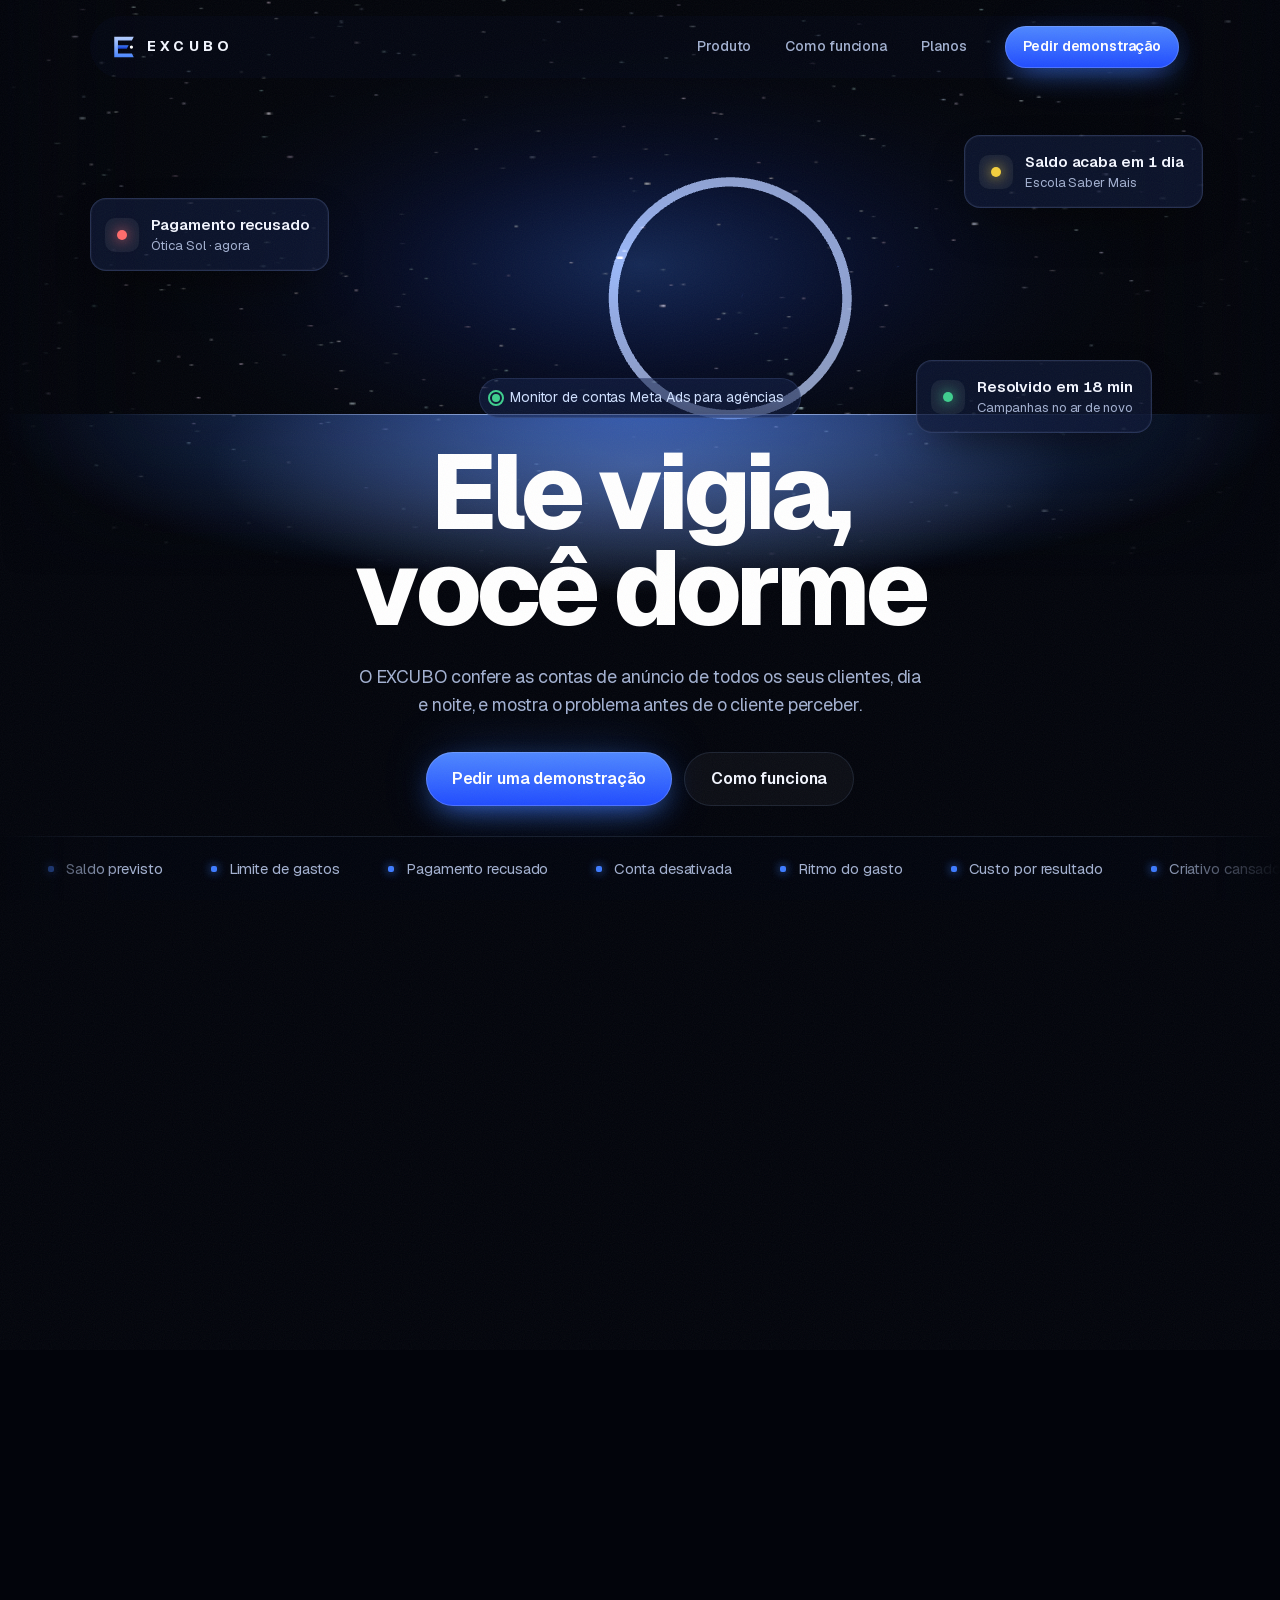
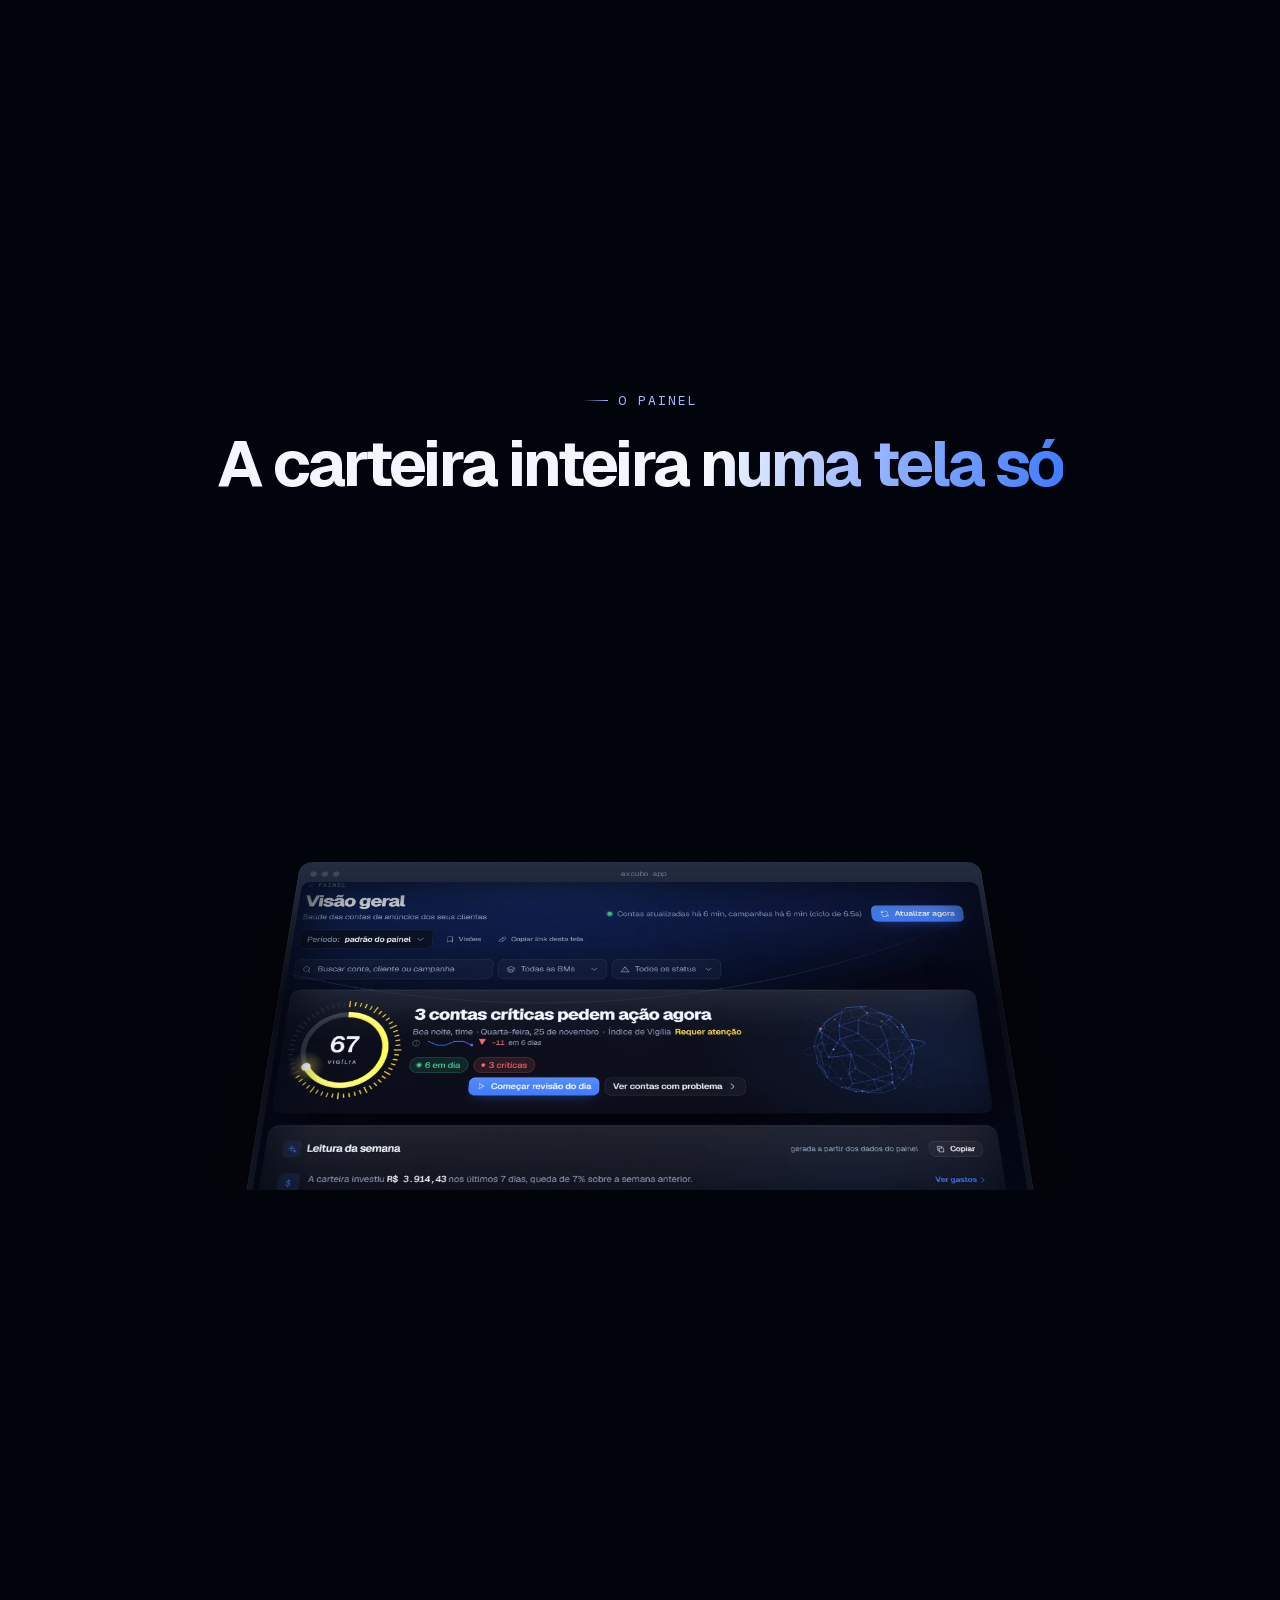
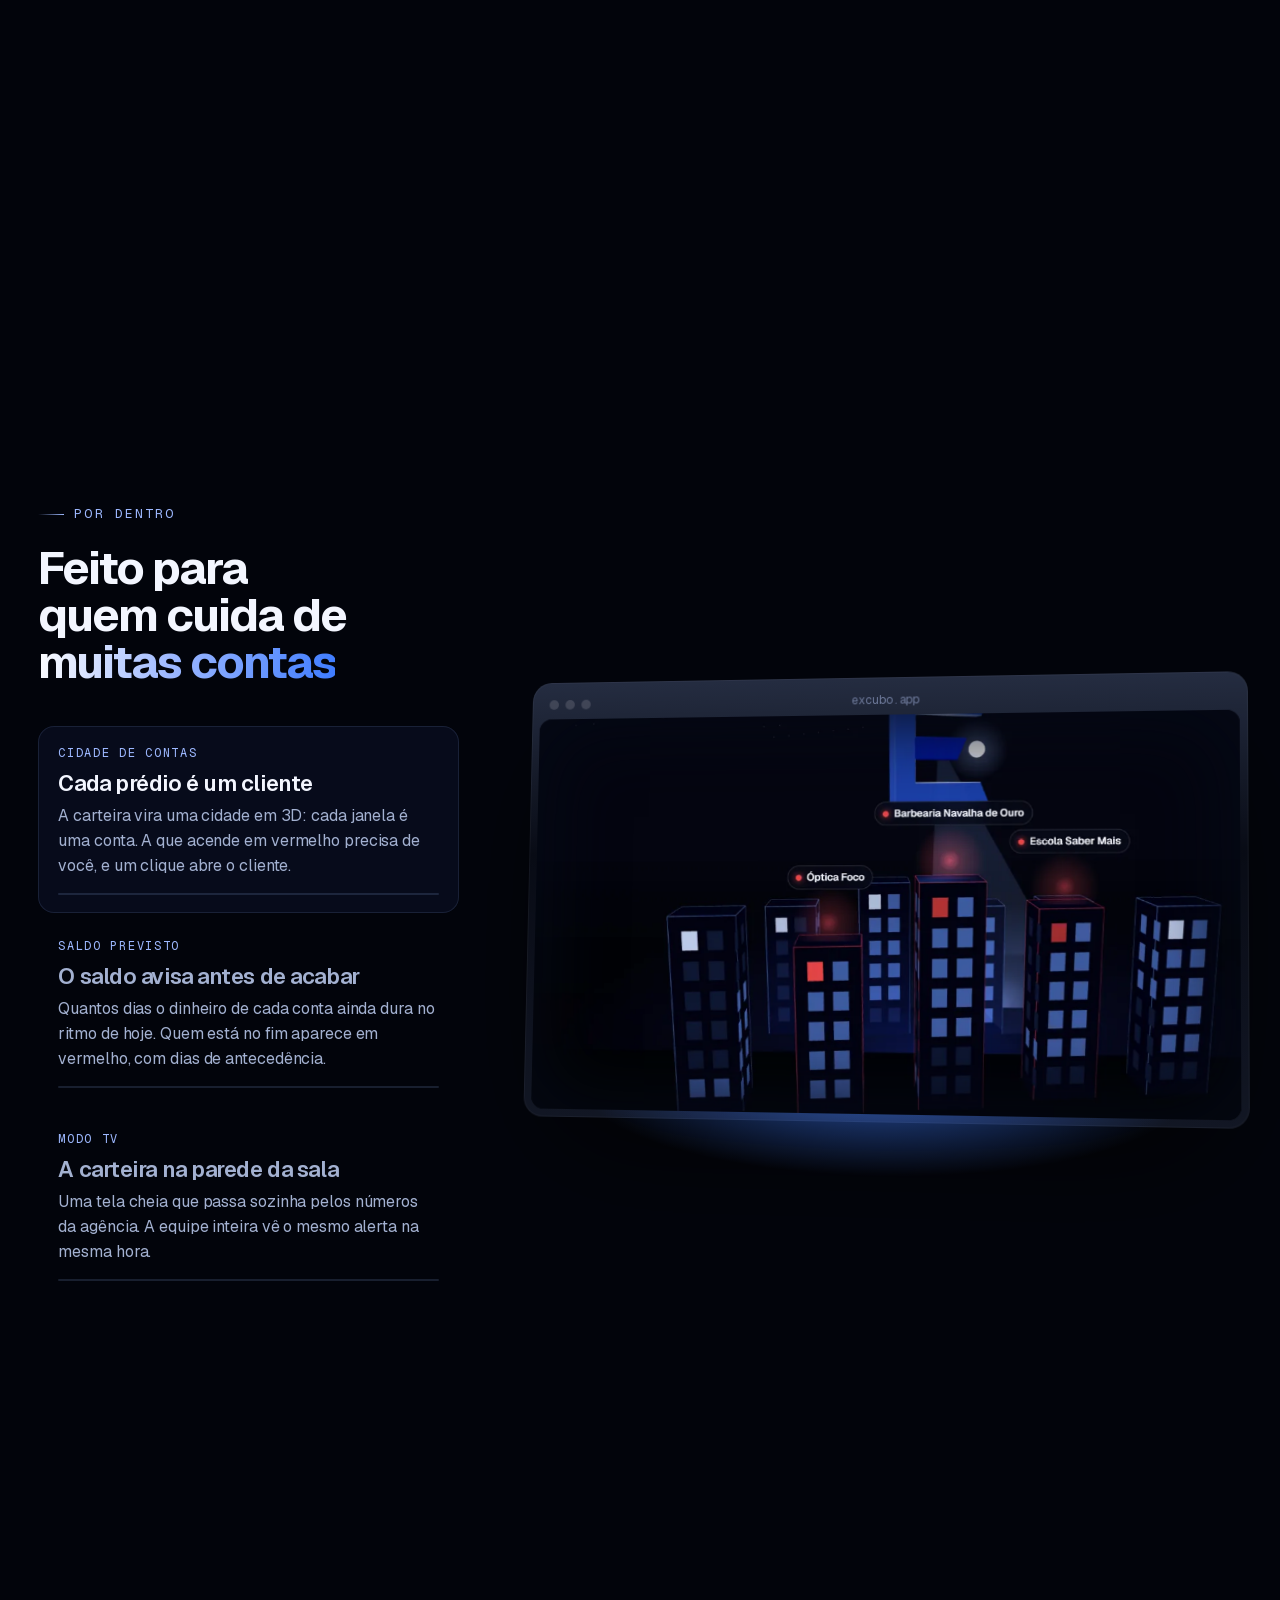
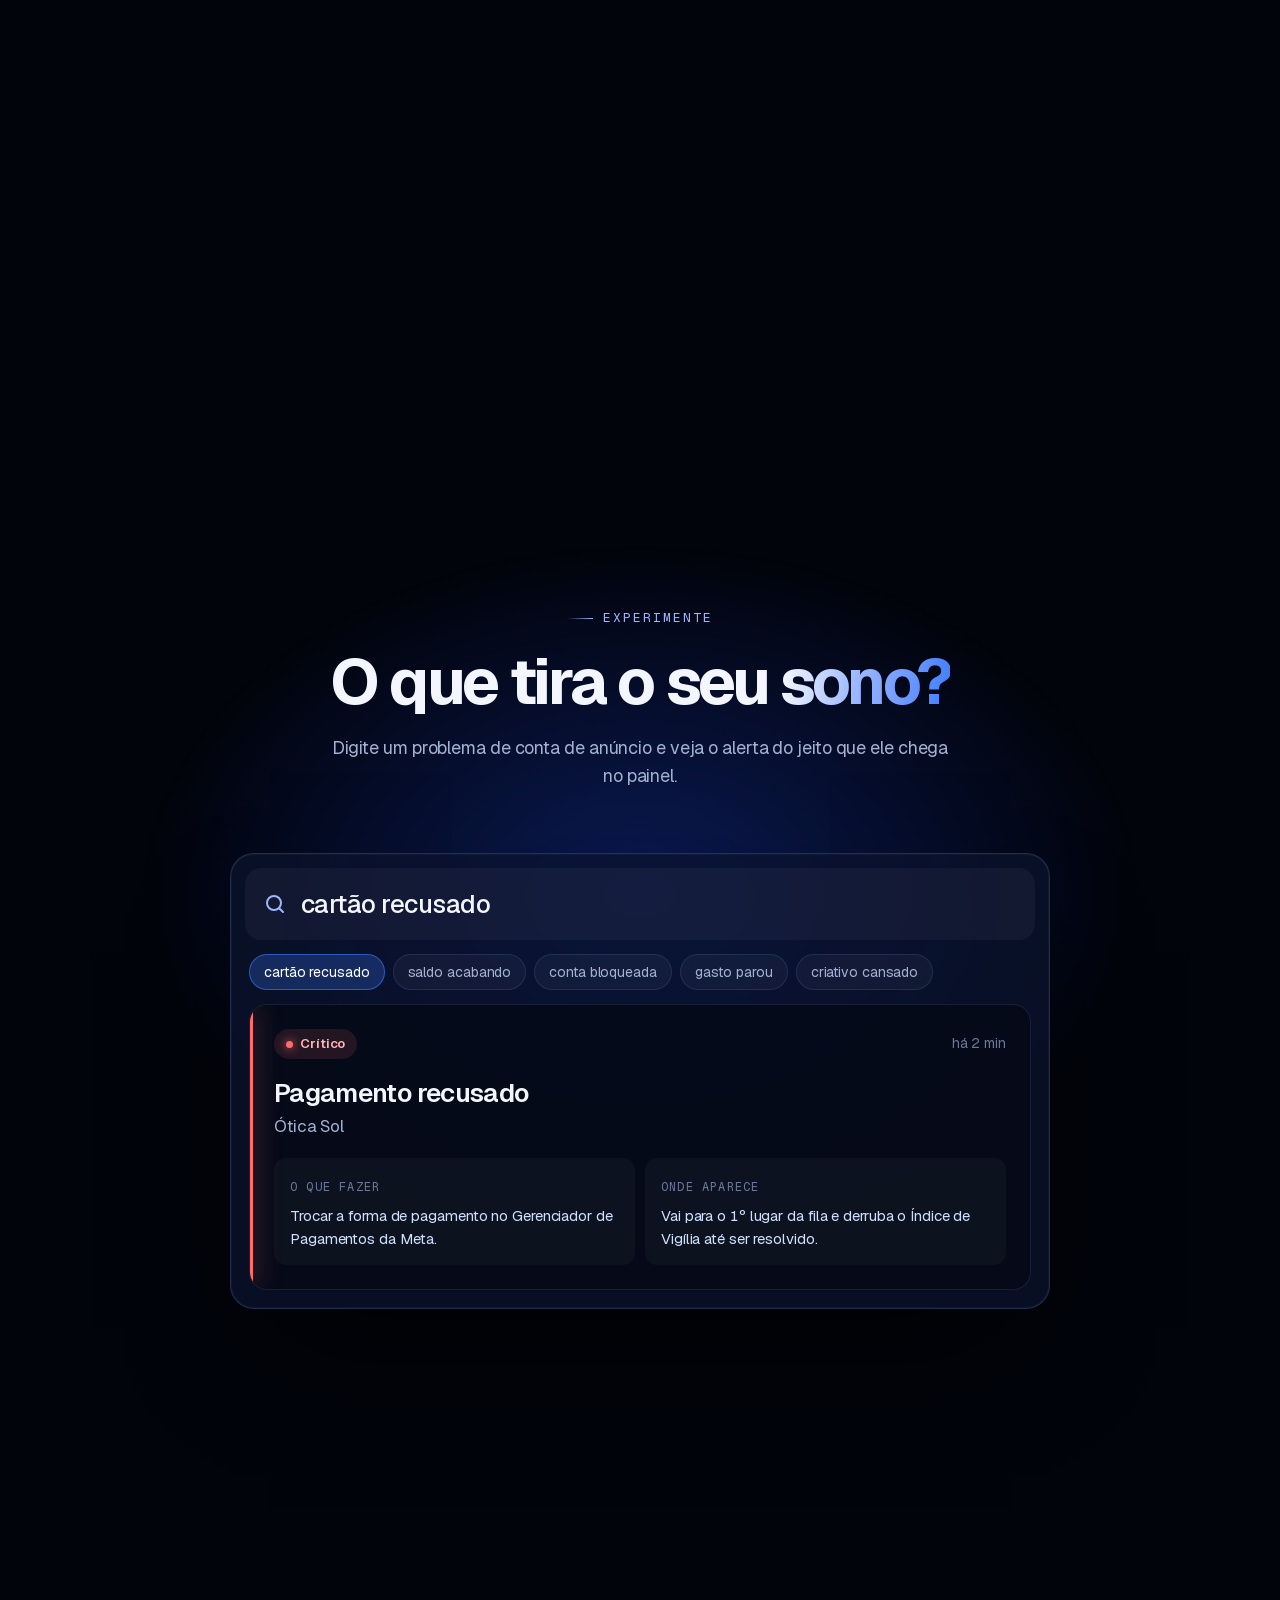
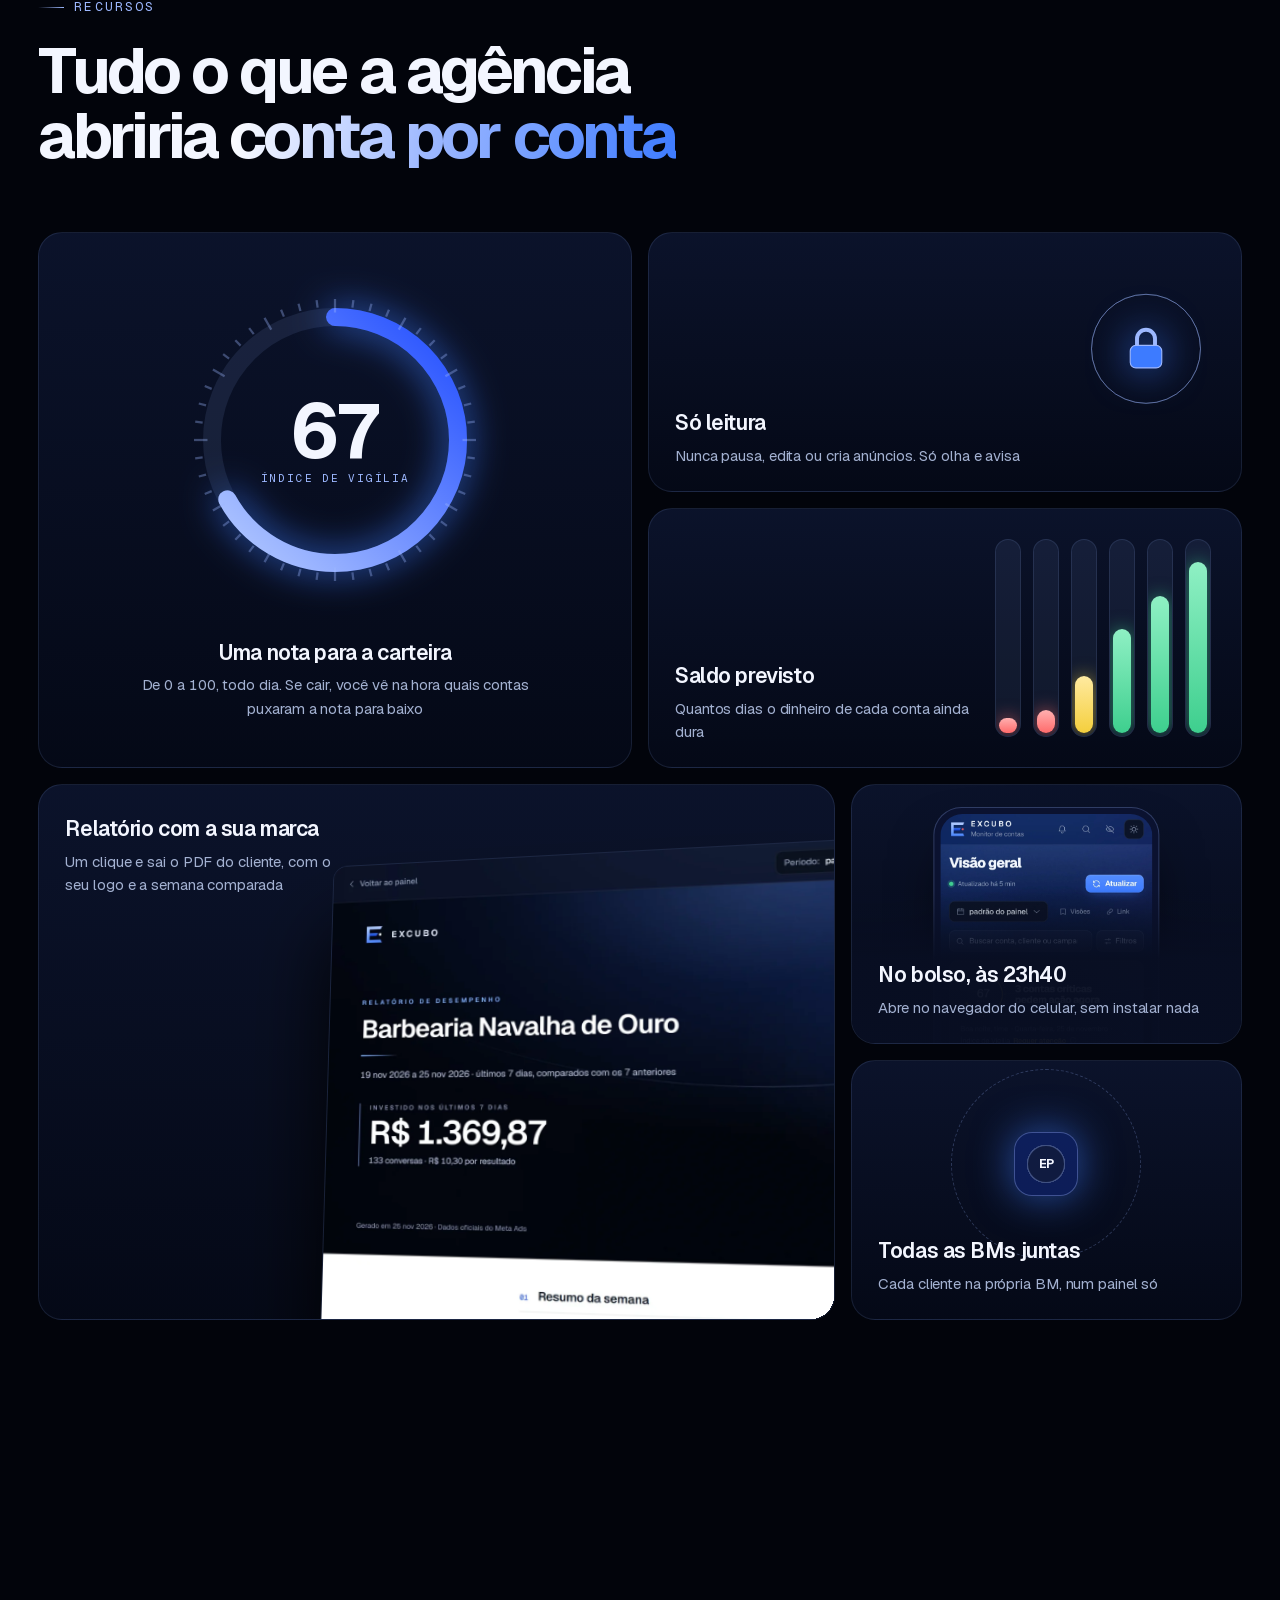
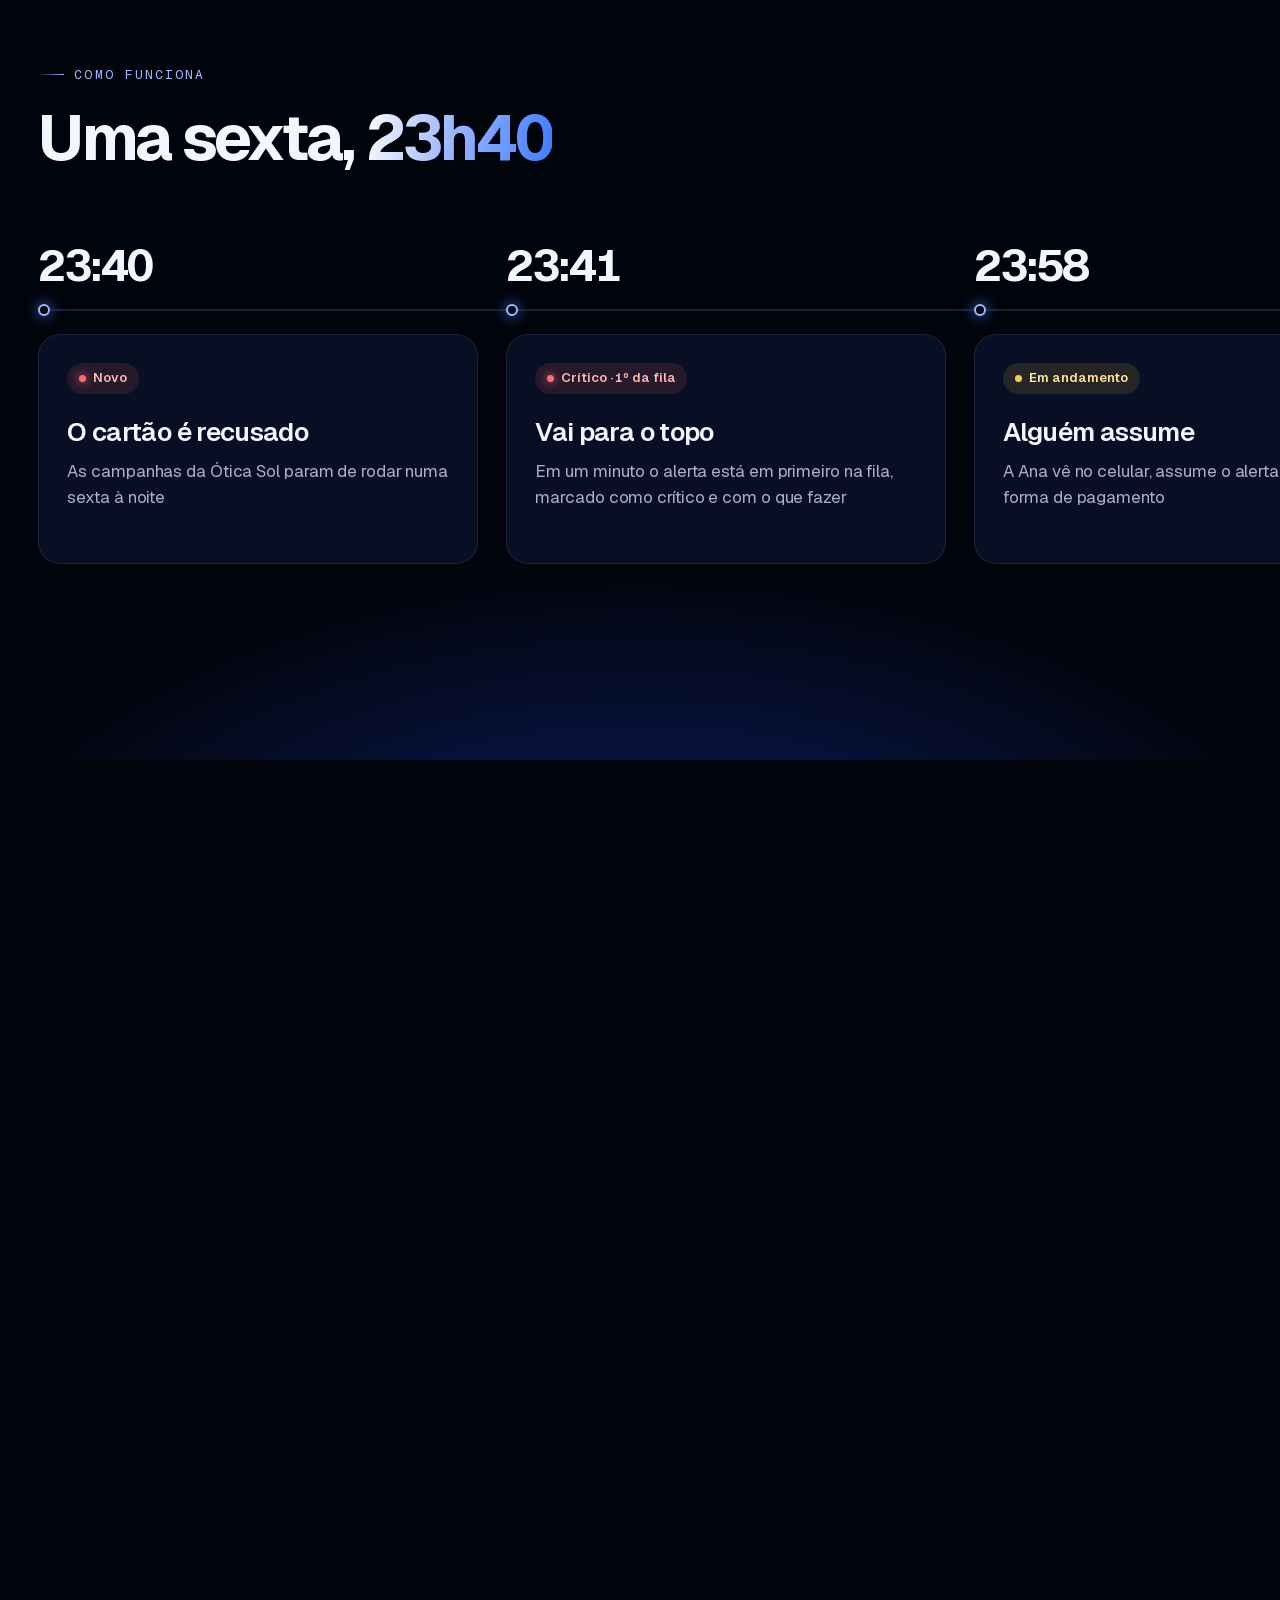
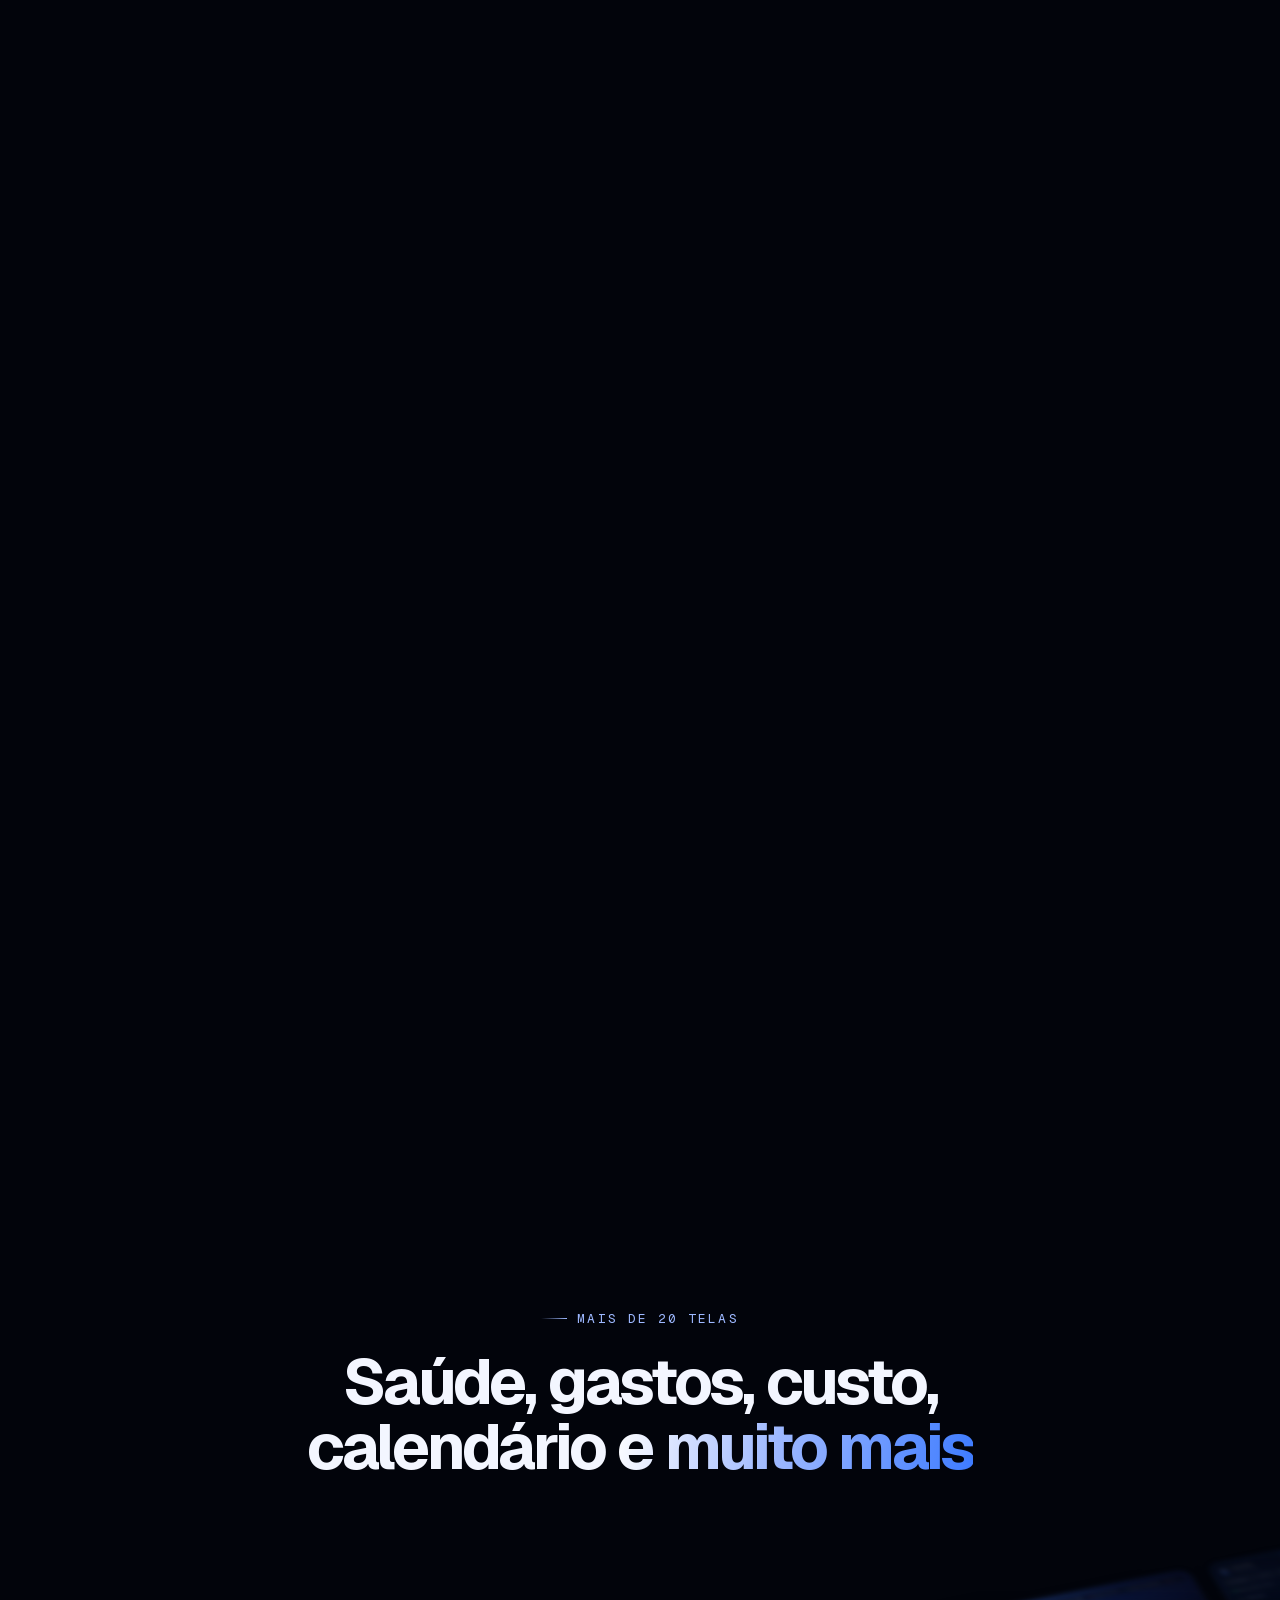
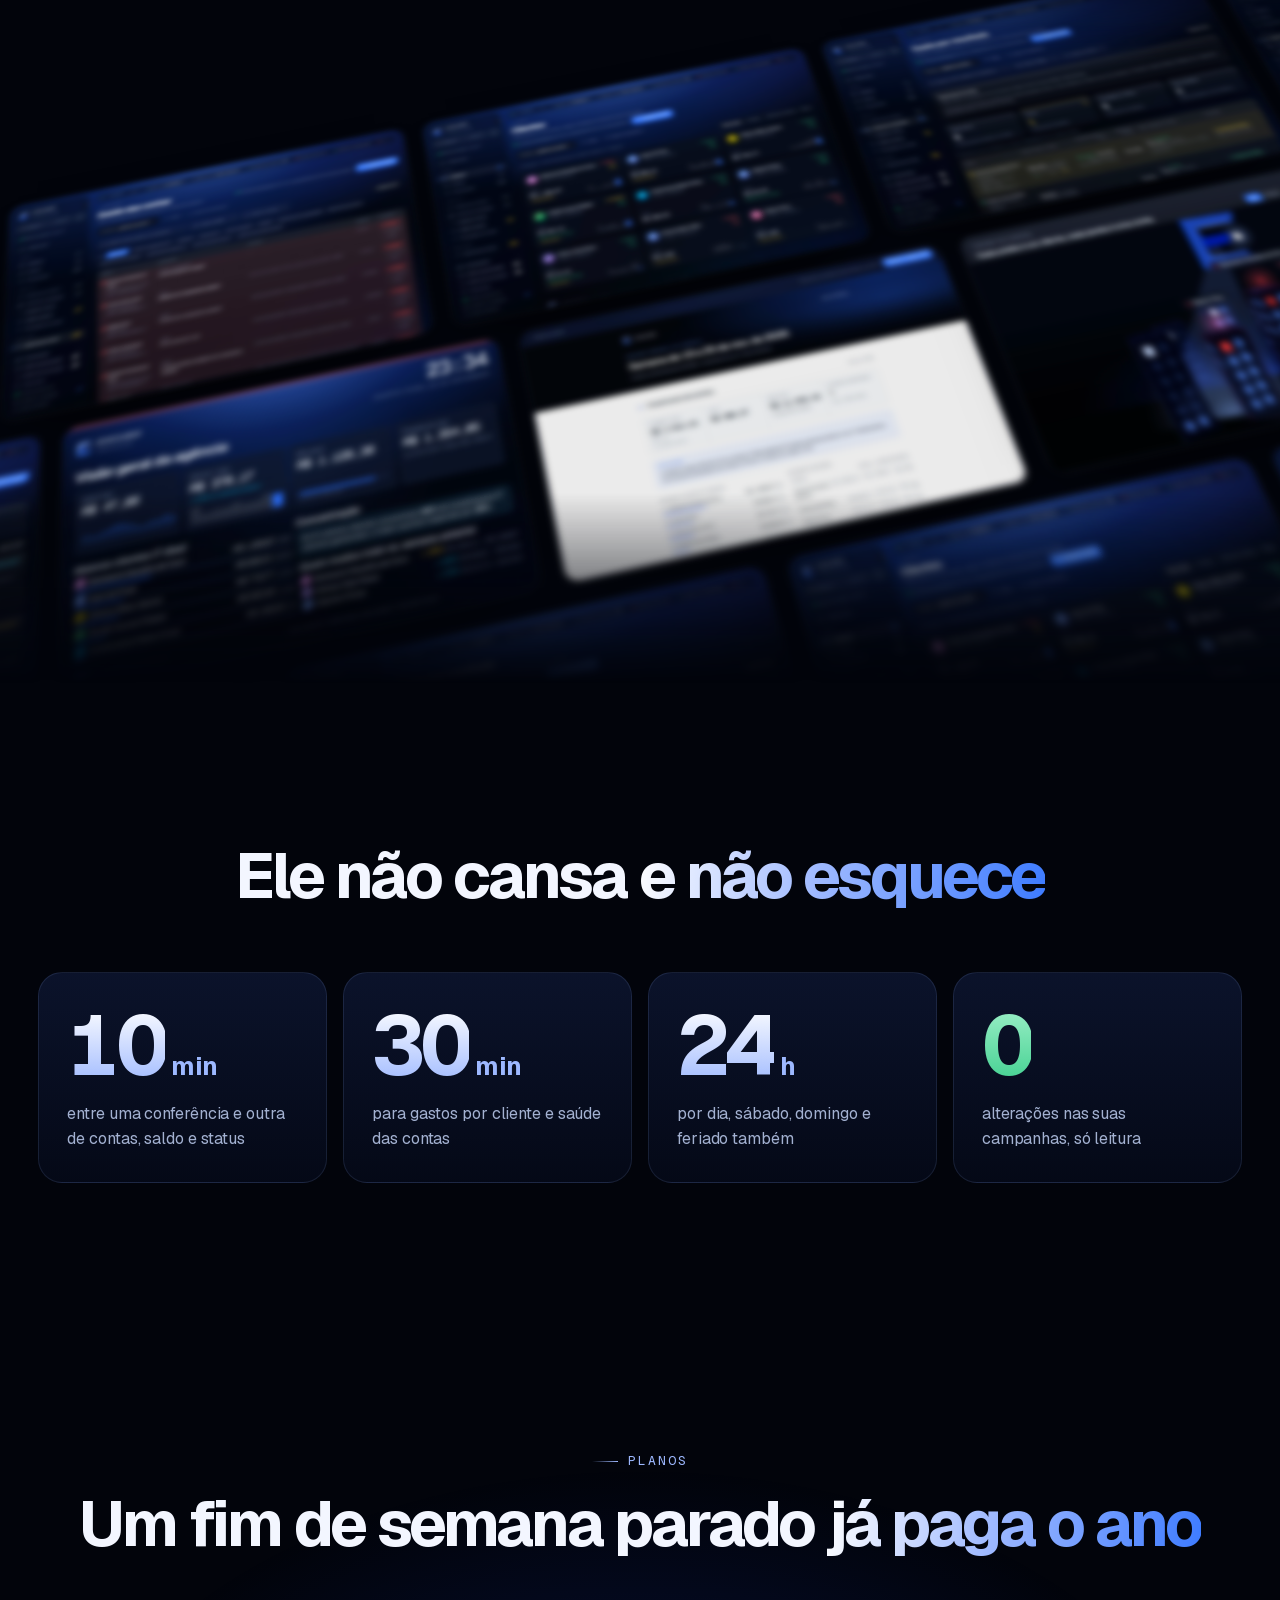
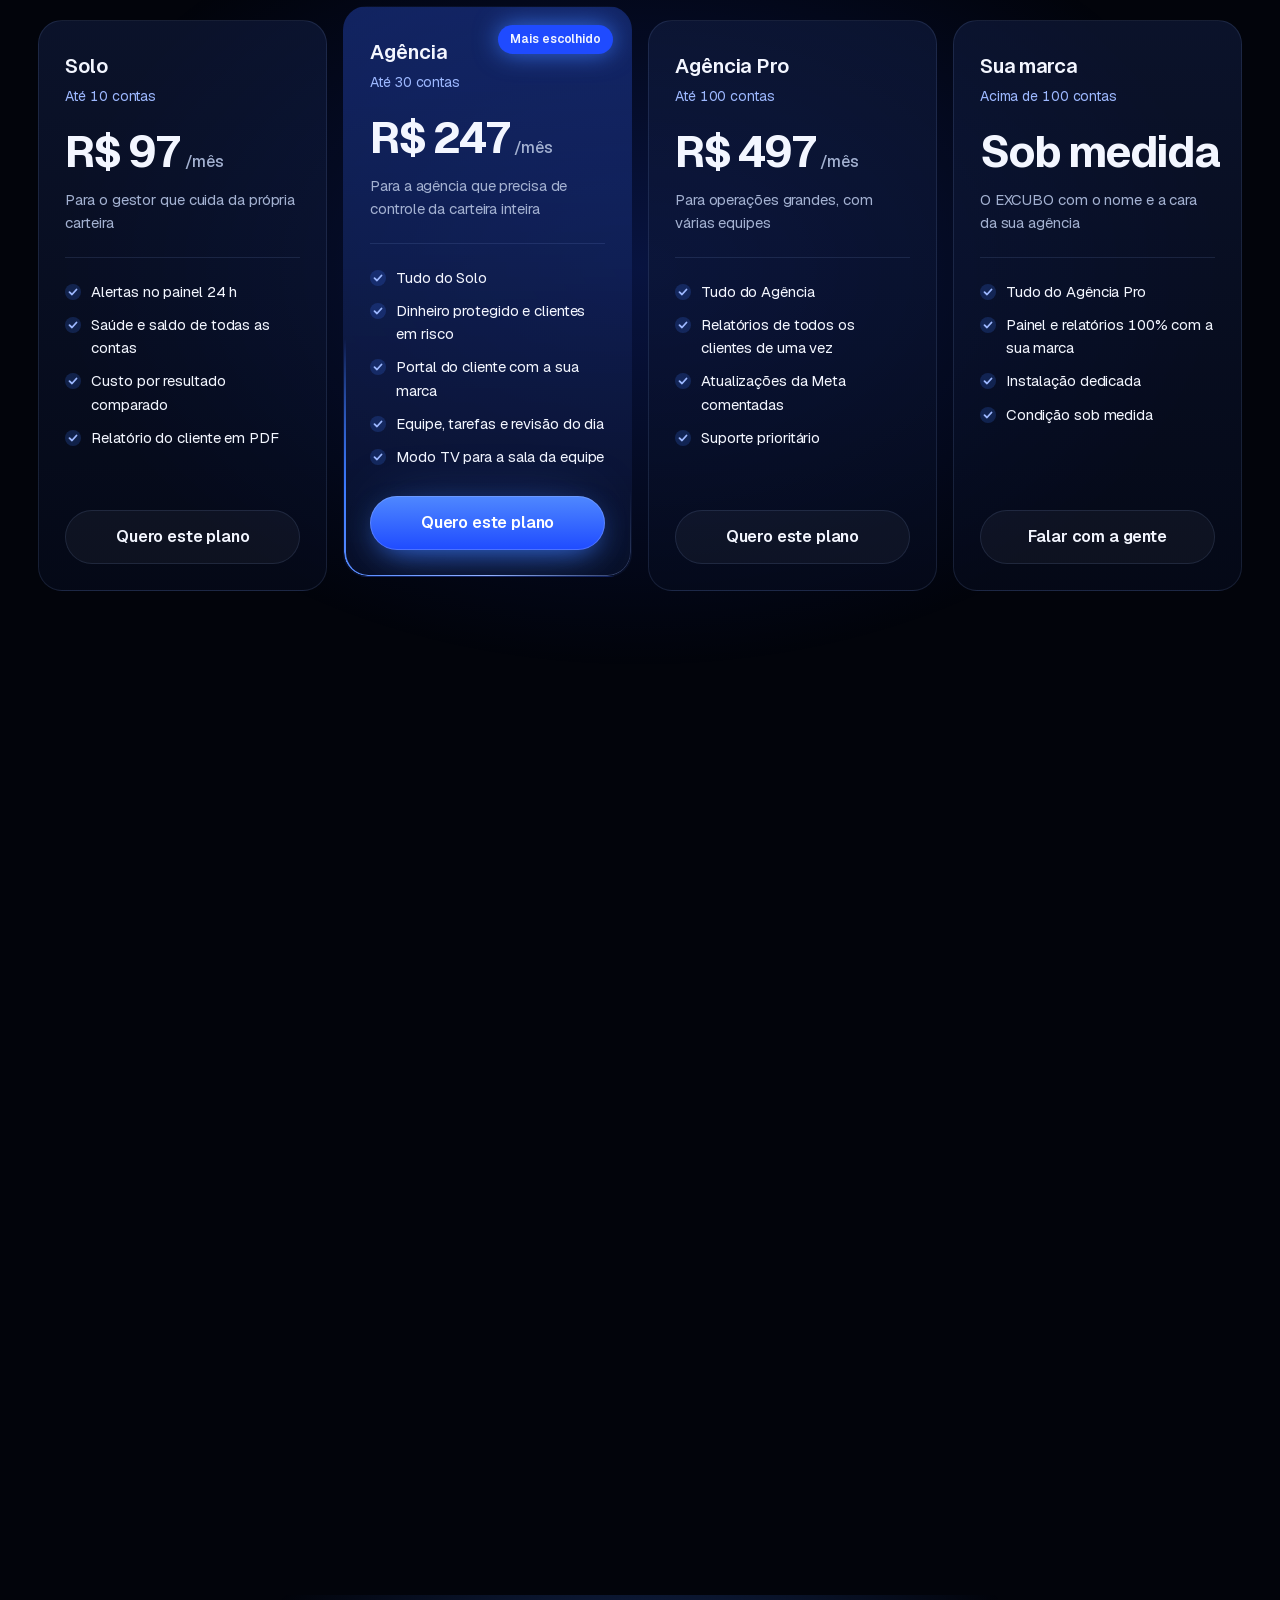
==== commit 9576e4d4: "Pagina de vendas: sem Ver o painel, so Pedir uma demonstracao" ====
--- a/index.html
+++ b/index.html
@@ -1,7 +1,7 @@
-<!DOCTYPE html><html lang="pt-BR" class="__variable_8eaea4 __variable_07d42c __variable_81ca43" data-theme="dark"><head><script>window.EXCUBO_ESTATICO=1</script><meta charSet="utf-8"/><meta name="viewport" content="width=device-width, initial-scale=1, viewport-fit=cover"/><link rel="stylesheet" href="/_next/static/css/ec7a9737db77e510.css" data-precedence="next"/><link rel="stylesheet" href="/_next/static/css/f9b175c18b5f72a6.css" data-precedence="next"/><link rel="stylesheet" href="/_next/static/css/97cf9b93e8e16a44.css" data-precedence="next"/><link rel="stylesheet" href="/_next/static/css/4ef1777bc418de75.css" data-precedence="next"/><link rel="preload" as="script" fetchPriority="low" href="/_next/static/chunks/webpack-1ed0c6b71818a840.js"/><script src="/_next/static/chunks/4bd1b696-f785427dddbba9fb.js" async=""></script><script src="/_next/static/chunks/1255-b84741b894bb9354.js" async=""></script><script src="/_next/static/chunks/main-app-2164972e3d89d5d1.js" async=""></script><script src="/_next/static/chunks/app/layout-efc4d0b1fb2fd7ee.js" async=""></script><script src="/_next/static/chunks/app/error-cc340d1f54585553.js" async=""></script><script src="/_next/static/chunks/app/not-found-89865df3e8fac614.js" async=""></script><script src="/_next/static/chunks/app/conheca/page-a033b4756f11fbb6.js" async=""></script><meta name="theme-color" content="#02040a"/><script>try{var t=localStorage.getItem('fc-theme');if(t!=='light'&&t!=='dark'){t=window.matchMedia&&window.matchMedia('(prefers-color-scheme: light)').matches?'light':'dark'}document.documentElement.setAttribute('data-theme',t)}catch(e){document.documentElement.setAttribute('data-theme','dark')}
+<!DOCTYPE html><html lang="pt-BR" class="__variable_8eaea4 __variable_07d42c __variable_81ca43" data-theme="dark"><head><script>window.EXCUBO_ESTATICO=1</script><meta charSet="utf-8"/><meta name="viewport" content="width=device-width, initial-scale=1, viewport-fit=cover"/><link rel="stylesheet" href="/_next/static/css/ec7a9737db77e510.css" data-precedence="next"/><link rel="stylesheet" href="/_next/static/css/f9b175c18b5f72a6.css" data-precedence="next"/><link rel="stylesheet" href="/_next/static/css/97cf9b93e8e16a44.css" data-precedence="next"/><link rel="stylesheet" href="/_next/static/css/4ef1777bc418de75.css" data-precedence="next"/><link rel="preload" as="script" fetchPriority="low" href="/_next/static/chunks/webpack-1ed0c6b71818a840.js"/><script src="/_next/static/chunks/4bd1b696-f785427dddbba9fb.js" async=""></script><script src="/_next/static/chunks/1255-b84741b894bb9354.js" async=""></script><script src="/_next/static/chunks/main-app-2164972e3d89d5d1.js" async=""></script><script src="/_next/static/chunks/app/layout-efc4d0b1fb2fd7ee.js" async=""></script><script src="/_next/static/chunks/app/error-cc340d1f54585553.js" async=""></script><script src="/_next/static/chunks/app/not-found-89865df3e8fac614.js" async=""></script><script src="/_next/static/chunks/app/conheca/page-dadbf689f9e5d721.js" async=""></script><meta name="theme-color" content="#02040a"/><script>try{var t=localStorage.getItem('fc-theme');if(t!=='light'&&t!=='dark'){t=window.matchMedia&&window.matchMedia('(prefers-color-scheme: light)').matches?'light':'dark'}document.documentElement.setAttribute('data-theme',t)}catch(e){document.documentElement.setAttribute('data-theme','dark')}
 try{var b=JSON.parse(localStorage.getItem('vg-branding')||'{}');var r=document.documentElement;if(b.accent&&b.accent.toLowerCase()!=='#3d7bff'){var av=(function(a){var b=/^#?([0-9a-f]{6})$/i.exec(a||"");if(!b)return null;var c=parseInt(b[1],16),d=c>>16&255,e=c>>8&255,f=255&c,g=function(a,b,c){return Math.round(a+(b-a)*c)},h=function(a){var b=a.toString(16);return b.length<2?"0"+b:b},i=function(a){return"#"+h(a[0])+h(a[1])+h(a[2])},j=function(a){return(a/=255)<=.03928?a/12.92:Math.pow((a+.055)/1.055,2.4)},k=function(a){return .2126*j(a[0])+.7152*j(a[1])+.0722*j(a[2])>.3?"#05070b":"#ffffff"},l=[d,e,f],m=[g(d,255,.16),g(e,255,.16),g(f,255,.16)],n=[g(d,0,.22),g(e,0,.22),g(f,0,.22)],o=[g(d,0,.36),g(e,0,.36),g(f,0,.36)];return{"--accent-dark":i(l),"--accent-dark-strong":i(m),"--accent-dark-on":k(l),"--accent-light":i(n),"--accent-light-strong":i(o),"--accent-light-on":k(n),"--color-brand-bright":"#"+b[1]}})(b.accent);if(av){r.setAttribute('data-accent','1');for(var k in av)r.style.setProperty(k,av[k])}}if(b.density==='compact')r.setAttribute('data-density','compact');if(b.motion==='off')r.setAttribute('data-motion','off');if(b.font==='public')r.setAttribute('data-font','public')}catch(e){}
 try{if(localStorage.getItem('vg-rail')==='mini')document.documentElement.setAttribute('data-rail','mini')}catch(e){}
 try{var gl=localStorage.getItem('vg-glass');if(localStorage.getItem('vg-id')!=='3'){localStorage.setItem('vg-id','3');localStorage.removeItem('vg-glass-claro');if(gl===null||gl==='cidade'||gl==='aurora'){gl=gl===null?null:'horizonte';if(gl)localStorage.setItem('vg-glass',gl)}else if(gl.indexOf('claro')===0){gl='claro-horizonte';localStorage.setItem('vg-glass',gl)}}if(gl===null){gl='horizonte';if(localStorage.getItem('fc-theme')===null)document.documentElement.setAttribute('data-theme','dark')}if(gl==='cidade'||gl==='aurora'||gl==='horizonte')document.documentElement.setAttribute('data-glass',gl);if(gl.indexOf('claro')===0){document.documentElement.setAttribute('data-glass',gl);document.documentElement.setAttribute('data-theme','light')}}catch(e){document.documentElement.setAttribute('data-glass','horizonte')}
 try{var hh=new Date().getHours();document.documentElement.setAttribute('data-hora',hh>=5&&hh<12?'manha':hh>=12&&hh<18?'tarde':'noite')}catch(e){}
-try{var pth=location.pathname;if(localStorage.getItem('fc-privacy')==='1'&&pth.indexOf('/relatorio')!==0&&pth.indexOf('/resumo')!==0)document.documentElement.setAttribute('data-privacy','1')}catch(e){}</script><script src="/_next/static/chunks/polyfills-42372ed130431b0a.js" noModule=""></script></head><body class="min-h-screen bg-bg font-sans text-ink antialiased"><div hidden=""><!--$?--><template id="B:0"></template><!--/$--></div><div class="vg-bg" aria-hidden="true"></div><div class="vx-page"><div class="vx-grain" aria-hidden="true"></div><header class="vx-nav "><a href="#topo" class="vx-brand" aria-label="EXCUBO, início"><svg width="26" height="26" viewBox="4 8 112 112" class="vg-mark-svg " aria-hidden="true" focusable="false"><defs><linearGradient id="_R_l5fiv5b_l" x1="0" y1="0" x2="0" y2="1"><stop offset="0" stop-color="#B4CDFF"></stop><stop offset="1" stop-color="#4A86FF"></stop></linearGradient><linearGradient id="_R_l5fiv5b_r" x1="0" y1="0" x2="0" y2="1"><stop offset="0" stop-color="#3D7BFF"></stop><stop offset="1" stop-color="#1238C9"></stop></linearGradient></defs><path d="M18 20L102 20L94 36L34 36L34 92L94 92L102 108L18 108Z" style="fill:var(--mk-l, url(#_R_l5fiv5b_l))"></path><path d="M34 56L80 56L72 72L34 72Z" style="fill:var(--mk-r, url(#_R_l5fiv5b_r))"></path><circle cx="92" cy="64" r="7" style="fill:var(--mk-d, #ffffff)"></circle></svg><span>EXCUBO</span></a><nav class="vx-links" aria-label="Seções"><a href="#por-dentro">Produto</a><a href="#como">Como funciona</a><a href="#planos">Planos</a></nav><a href="/" class="vx-btn vx-btn-primary vx-btn-sm">Ver o painel</a></header><main><section id="topo" class="vx-hero" data-scroll-track="true" aria-labelledby="vx-titulo"><div class="vx-hero-pin"><div class="vx-hero-scene"><!--$!--><template data-dgst="BAILOUT_TO_CLIENT_SIDE_RENDERING"></template><!--/$--></div><div class="vx-horizon" aria-hidden="true"></div><div class="vx-hero-cards" aria-hidden="true"><div class="vx-float vx-float-a" data-depth="16"><span class="vx-float-dot is-bad"></span><div><strong>Pagamento recusado</strong><span>Ótica Sol · agora</span></div></div><div class="vx-float vx-float-b" data-depth="26"><span class="vx-float-dot is-warn"></span><div><strong>Saldo acaba em 1 dia</strong><span>Escola Saber Mais</span></div></div><div class="vx-float vx-float-c" data-depth="16"><span class="vx-float-dot is-ok"></span><div><strong>Resolvido em 18 min</strong><span>Campanhas no ar de novo</span></div></div></div><div class="vx-hero-copy" data-hero-copy="true"><p class="vx-chip"><span class="vx-live"></span> Monitor de contas Meta Ads para agências</p><h1 id="vx-titulo" class="vx-hero-title" data-split="true">Ele vigia, você dorme</h1><p class="vx-hero-sub" data-fade="true">O EXCUBO confere as contas de anúncio de todos os seus clientes, dia e noite, e mostra o problema antes de o cliente perceber.</p><div class="vx-hero-actions" data-fade="true"><a href="/" class="vx-btn vx-btn-primary" data-magnetic="true">Ver o painel ao vivo</a><a href="#por-dentro" class="vx-btn vx-btn-ghost">Como funciona</a></div></div><div class="vx-marquee" aria-hidden="true"><div class="vx-marquee-track"><span><i></i> <!-- -->Saldo previsto</span><span><i></i> <!-- -->Limite de gastos</span><span><i></i> <!-- -->Pagamento recusado</span><span><i></i> <!-- -->Conta desativada</span><span><i></i> <!-- -->Ritmo do gasto</span><span><i></i> <!-- -->Custo por resultado</span><span><i></i> <!-- -->Criativo cansado</span><span><i></i> <!-- -->Todas as BMs</span><span><i></i> <!-- -->Relatório com a sua marca</span><span><i></i> <!-- -->Modo TV</span><span><i></i> <!-- -->Saldo previsto</span><span><i></i> <!-- -->Limite de gastos</span><span><i></i> <!-- -->Pagamento recusado</span><span><i></i> <!-- -->Conta desativada</span><span><i></i> <!-- -->Ritmo do gasto</span><span><i></i> <!-- -->Custo por resultado</span><span><i></i> <!-- -->Criativo cansado</span><span><i></i> <!-- -->Todas as BMs</span><span><i></i> <!-- -->Relatório com a sua marca</span><span><i></i> <!-- -->Modo TV</span></div></div></div></section><section id="por-dentro" class="vx-reveal" aria-labelledby="vx-reveal-h"><div class="vx-reveal-pin"><div class="vx-reveal-head" data-reveal-head="true"><p class="vx-kicker">O painel</p><h2 id="vx-reveal-h" class="vx-h2">A carteira inteira <span class="vx-grad">numa tela só</span></h2></div><div class="vx-reveal-stage"><div class="vx-reveal-screen" data-reveal-screen="true"><div class="vx-screen "><span class="vx-screen-glow" aria-hidden="true"></span><div class="vx-screen-bar" aria-hidden="true"><span></span><span></span><span></span><em>excubo.app</em></div><div class="vx-screen-body"><video class="vx-video vx-video-zoom " style="--vx-z:1.27;--vx-o:100% 45%" poster="/conheca/hq-inicio.webp" muted="" loop="" playsInline="" preload="none" aria-label="Vídeo do painel: a Visão geral com o Índice de Vigília e as contas críticas"></video></div></div></div></div></div></section><section class="vx-story" data-story="3" aria-labelledby="vx-story-h"><div class="vx-story-pin"><div class="vx-story-left"><p class="vx-kicker">Por dentro</p><h2 id="vx-story-h" class="vx-h2 vx-story-h">Feito para quem cuida de <span class="vx-grad">muitas contas</span></h2><ol class="vx-story-list"><li class="is-on"><button type="button" data-story-go="0"><span class="vx-story-name">Cidade de contas</span><span class="vx-story-title">Cada prédio é um cliente</span><span class="vx-story-text">A carteira vira uma cidade em 3D: cada janela é uma conta. A que acende em vermelho precisa de você, e um clique abre o cliente.</span><span class="vx-story-bar" aria-hidden="true"><span data-story-bar="0"></span></span></button></li><li class=""><button type="button" data-story-go="1"><span class="vx-story-name">Saldo previsto</span><span class="vx-story-title">O saldo avisa antes de acabar</span><span class="vx-story-text">Quantos dias o dinheiro de cada conta ainda dura no ritmo de hoje. Quem está no fim aparece em vermelho, com dias de antecedência.</span><span class="vx-story-bar" aria-hidden="true"><span data-story-bar="1"></span></span></button></li><li class=""><button type="button" data-story-go="2"><span class="vx-story-name">Modo TV</span><span class="vx-story-title">A carteira na parede da sala</span><span class="vx-story-text">Uma tela cheia que passa sozinha pelos números da agência. A equipe inteira vê o mesmo alerta na mesma hora.</span><span class="vx-story-bar" aria-hidden="true"><span data-story-bar="2"></span></span></button></li></ol></div><div class="vx-story-right"><div class="vx-screen "><span class="vx-screen-glow" aria-hidden="true"></span><div class="vx-screen-bar" aria-hidden="true"><span></span><span></span><span></span><em>excubo.app</em></div><div class="vx-screen-body"><div class="vx-story-media is-on"><video class="vx-video vx-video-zoom " style="--vx-z:1.75;--vx-o:62% 58%" poster="/conheca/hq-cidade.webp" muted="" loop="" playsInline="" preload="none" aria-label="Vídeo do painel: Cidade de contas"></video></div><div class="vx-story-media "><video class="vx-video vx-video-zoom " style="--vx-z:1.95;--vx-o:62% 46%" poster="/conheca/hq-saldo.webp" muted="" loop="" playsInline="" preload="none" aria-label="Vídeo do painel: Saldo previsto"></video></div><div class="vx-story-media "><video class="vx-video vx-video-zoom " style="--vx-z:1.36;--vx-o:0% 30%" poster="/conheca/hq-tv.webp" muted="" loop="" playsInline="" preload="none" aria-label="Vídeo do painel: Modo TV"></video></div></div></div></div></div></section><section class="vx-cmd-sec" aria-labelledby="vx-cmd-h"><div class="vx-sec-head vx-center" data-up="true"><p class="vx-kicker">Experimente</p><h2 id="vx-cmd-h" class="vx-h2">O que tira o seu <span class="vx-grad">sono?</span></h2><p class="vx-lead">Digite um problema de conta de anúncio e veja o alerta do jeito que ele chega no painel.</p></div><div class="vx-cmd" data-up="true" data-glow="true"><label class="vx-cmd-input"><svg viewBox="0 0 24 24" aria-hidden="true"><circle cx="11" cy="11" r="7" fill="none" stroke="currentColor" stroke-width="2"></circle><path d="m20 20-3.5-3.5" stroke="currentColor" stroke-width="2" stroke-linecap="round"></path></svg><input spellCheck="false" maxLength="40" aria-label="Digite o problema" placeholder="Ex.: cartão recusado" value="cartão recusado"/></label><div class="vx-cmd-chips"><button type="button" class="is-on">cartão recusado</button><button type="button" class="">saldo acabando</button><button type="button" class="">conta bloqueada</button><button type="button" class="">gasto parou</button><button type="button" class="">criativo cansado</button></div><div class="vx-cmd-out" aria-live="polite"><div class="vx-alert is-bad"><div class="vx-alert-head"><span class="vx-badge is-bad"><i></i> <!-- -->Crítico</span><span class="vx-alert-since">há 2 min</span></div><div class="vx-alert-title">Pagamento recusado</div><div class="vx-alert-client">Ótica Sol</div><div class="vx-alert-grid"><div><span>O que fazer</span><p>Trocar a forma de pagamento no Gerenciador de Pagamentos da Meta.</p></div><div><span>Onde aparece</span><p>Vai para o 1º lugar da fila e derruba o Índice de Vigília até ser resolvido.</p></div></div></div></div></div></section><section class="vx-bento-sec" aria-labelledby="vx-bento-h"><div class="vx-sec-head" data-up="true"><p class="vx-kicker">Recursos</p><h2 id="vx-bento-h" class="vx-h2">Tudo o que a agência abriria <span class="vx-grad">conta por conta</span></h2></div><div class="vx-bento" data-stagger="true"><article class="vx-tile vx-t-gauge" data-glow="true"><div class="vx-gauge" aria-hidden="true"><svg viewBox="0 0 200 200"><defs><linearGradient id="vxg" x1="0" y1="0" x2="1" y2="1"><stop offset="0" stop-color="#b9ceff"></stop><stop offset="1" stop-color="#1f4bff"></stop></linearGradient></defs><circle cx="100" cy="100" r="82" class="vx-gauge-track"></circle><circle cx="100" cy="100" r="82" class="vx-gauge-arc" data-gauge="true" stroke="url(#vxg)"></circle><line x1="100" y1="6" x2="100" y2="15" transform="rotate(0 100 100)" class="vx-gauge-tick"></line><line x1="100" y1="6" x2="100" y2="11" transform="rotate(7.5 100 100)" class="vx-gauge-tick"></line><line x1="100" y1="6" x2="100" y2="11" transform="rotate(15 100 100)" class="vx-gauge-tick"></line><line x1="100" y1="6" x2="100" y2="11" transform="rotate(22.5 100 100)" class="vx-gauge-tick"></line><line x1="100" y1="6" x2="100" y2="15" transform="rotate(30 100 100)" class="vx-gauge-tick"></line><line x1="100" y1="6" x2="100" y2="11" transform="rotate(37.5 100 100)" class="vx-gauge-tick"></line><line x1="100" y1="6" x2="100" y2="11" transform="rotate(45 100 100)" class="vx-gauge-tick"></line><line x1="100" y1="6" x2="100" y2="11" transform="rotate(52.5 100 100)" class="vx-gauge-tick"></line><line x1="100" y1="6" x2="100" y2="15" transform="rotate(60 100 100)" class="vx-gauge-tick"></line><line x1="100" y1="6" x2="100" y2="11" transform="rotate(67.5 100 100)" class="vx-gauge-tick"></line><line x1="100" y1="6" x2="100" y2="11" transform="rotate(75 100 100)" class="vx-gauge-tick"></line><line x1="100" y1="6" x2="100" y2="11" transform="rotate(82.5 100 100)" class="vx-gauge-tick"></line><line x1="100" y1="6" x2="100" y2="15" transform="rotate(90 100 100)" class="vx-gauge-tick"></line><line x1="100" y1="6" x2="100" y2="11" transform="rotate(97.5 100 100)" class="vx-gauge-tick"></line><line x1="100" y1="6" x2="100" y2="11" transform="rotate(105 100 100)" class="vx-gauge-tick"></line><line x1="100" y1="6" x2="100" y2="11" transform="rotate(112.5 100 100)" class="vx-gauge-tick"></line><line x1="100" y1="6" x2="100" y2="15" transform="rotate(120 100 100)" class="vx-gauge-tick"></line><line x1="100" y1="6" x2="100" y2="11" transform="rotate(127.5 100 100)" class="vx-gauge-tick"></line><line x1="100" y1="6" x2="100" y2="11" transform="rotate(135 100 100)" class="vx-gauge-tick"></line><line x1="100" y1="6" x2="100" y2="11" transform="rotate(142.5 100 100)" class="vx-gauge-tick"></line><line x1="100" y1="6" x2="100" y2="15" transform="rotate(150 100 100)" class="vx-gauge-tick"></line><line x1="100" y1="6" x2="100" y2="11" transform="rotate(157.5 100 100)" class="vx-gauge-tick"></line><line x1="100" y1="6" x2="100" y2="11" transform="rotate(165 100 100)" class="vx-gauge-tick"></line><line x1="100" y1="6" x2="100" y2="11" transform="rotate(172.5 100 100)" class="vx-gauge-tick"></line><line x1="100" y1="6" x2="100" y2="15" transform="rotate(180 100 100)" class="vx-gauge-tick"></line><line x1="100" y1="6" x2="100" y2="11" transform="rotate(187.5 100 100)" class="vx-gauge-tick"></line><line x1="100" y1="6" x2="100" y2="11" transform="rotate(195 100 100)" class="vx-gauge-tick"></line><line x1="100" y1="6" x2="100" y2="11" transform="rotate(202.5 100 100)" class="vx-gauge-tick"></line><line x1="100" y1="6" x2="100" y2="15" transform="rotate(210 100 100)" class="vx-gauge-tick"></line><line x1="100" y1="6" x2="100" y2="11" transform="rotate(217.5 100 100)" class="vx-gauge-tick"></line><line x1="100" y1="6" x2="100" y2="11" transform="rotate(225 100 100)" class="vx-gauge-tick"></line><line x1="100" y1="6" x2="100" y2="11" transform="rotate(232.5 100 100)" class="vx-gauge-tick"></line><line x1="100" y1="6" x2="100" y2="15" transform="rotate(240 100 100)" class="vx-gauge-tick"></line><line x1="100" y1="6" x2="100" y2="11" transform="rotate(247.5 100 100)" class="vx-gauge-tick"></line><line x1="100" y1="6" x2="100" y2="11" transform="rotate(255 100 100)" class="vx-gauge-tick"></line><line x1="100" y1="6" x2="100" y2="11" transform="rotate(262.5 100 100)" class="vx-gauge-tick"></line><line x1="100" y1="6" x2="100" y2="15" transform="rotate(270 100 100)" class="vx-gauge-tick"></line><line x1="100" y1="6" x2="100" y2="11" transform="rotate(277.5 100 100)" class="vx-gauge-tick"></line><line x1="100" y1="6" x2="100" y2="11" transform="rotate(285 100 100)" class="vx-gauge-tick"></line><line x1="100" y1="6" x2="100" y2="11" transform="rotate(292.5 100 100)" class="vx-gauge-tick"></line><line x1="100" y1="6" x2="100" y2="15" transform="rotate(300 100 100)" class="vx-gauge-tick"></line><line x1="100" y1="6" x2="100" y2="11" transform="rotate(307.5 100 100)" class="vx-gauge-tick"></line><line x1="100" y1="6" x2="100" y2="11" transform="rotate(315 100 100)" class="vx-gauge-tick"></line><line x1="100" y1="6" x2="100" y2="11" transform="rotate(322.5 100 100)" class="vx-gauge-tick"></line><line x1="100" y1="6" x2="100" y2="15" transform="rotate(330 100 100)" class="vx-gauge-tick"></line><line x1="100" y1="6" x2="100" y2="11" transform="rotate(337.5 100 100)" class="vx-gauge-tick"></line><line x1="100" y1="6" x2="100" y2="11" transform="rotate(345 100 100)" class="vx-gauge-tick"></line><line x1="100" y1="6" x2="100" y2="11" transform="rotate(352.5 100 100)" class="vx-gauge-tick"></line></svg><div class="vx-gauge-num"><span data-count="67">67</span><small>Índice de Vigília</small></div></div><div class="vx-tile-cap"><h3>Uma nota para a carteira</h3><p>De 0 a 100, todo dia. Se cair, você vê na hora quais contas puxaram a nota para baixo</p></div></article><article class="vx-tile vx-t-lock" data-glow="true"><div class="vx-lock" aria-hidden="true"><span class="vx-lock-ring"></span><span class="vx-lock-ring"></span><svg viewBox="0 0 48 48"><rect x="10" y="21" width="28" height="20" rx="5"></rect><path d="M16 21v-6a8 8 0 0 1 16 0v6" fill="none" stroke-width="3.5"></path></svg></div><div class="vx-tile-cap"><h3>Só leitura</h3><p>Nunca pausa, edita ou cria anúncios. Só olha e avisa</p></div></article><article class="vx-tile vx-t-tubes" data-glow="true"><div class="vx-tubes" aria-hidden="true"><span style="--h:0.08" class="is-bad"><i></i></span><span style="--h:0.12" class="is-bad"><i></i></span><span style="--h:0.3" class="is-warn"><i></i></span><span style="--h:0.55" class=""><i></i></span><span style="--h:0.72" class=""><i></i></span><span style="--h:0.9" class=""><i></i></span></div><div class="vx-tile-cap"><h3>Saldo previsto</h3><p>Quantos dias o dinheiro de cada conta ainda dura</p></div></article><article class="vx-tile vx-t-report" data-glow="true"><div class="vx-tile-cap"><h3>Relatório com a sua marca</h3><p>Um clique e sai o PDF do cliente, com o seu logo e a semana comparada</p></div><div class="vx-report-pic"><img src="/conheca/relatorio.webp" alt="Capa do relatório do cliente gerado pelo EXCUBO" loading="lazy" width="2000" height="1250"/></div></article><article class="vx-tile vx-t-phone" data-glow="true"><div class="vx-phone"><img src="/conheca/celular.webp" alt="O painel do EXCUBO aberto no celular" loading="lazy" width="1170" height="2532"/></div><div class="vx-tile-cap"><h3>No bolso, às 23h40</h3><p>Abre no navegador do celular, sem instalar nada</p></div></article><article class="vx-tile vx-t-bms" data-glow="true"><div class="vx-orbit" aria-hidden="true"><span class="vx-orbit-core"><svg width="34" height="34" viewBox="4 8 112 112" class="vg-mark-svg " aria-hidden="true" focusable="false"><defs><linearGradient id="_R_bkllfiv5b_l" x1="0" y1="0" x2="0" y2="1"><stop offset="0" stop-color="#B4CDFF"></stop><stop offset="1" stop-color="#4A86FF"></stop></linearGradient><linearGradient id="_R_bkllfiv5b_r" x1="0" y1="0" x2="0" y2="1"><stop offset="0" stop-color="#3D7BFF"></stop><stop offset="1" stop-color="#1238C9"></stop></linearGradient></defs><path d="M18 20L102 20L94 36L34 36L34 92L94 92L102 108L18 108Z" style="fill:var(--mk-l, url(#_R_bkllfiv5b_l))"></path><path d="M34 56L80 56L72 72L34 72Z" style="fill:var(--mk-r, url(#_R_bkllfiv5b_r))"></path><circle cx="92" cy="64" r="7" style="fill:var(--mk-d, #ffffff)"></circle></svg></span><span class="vx-orbit-dot" style="--k:0">OS</span><span class="vx-orbit-dot" style="--k:1">BN</span><span class="vx-orbit-dot" style="--k:2">AP</span><span class="vx-orbit-dot" style="--k:3">CV</span><span class="vx-orbit-dot" style="--k:4">SA</span><span class="vx-orbit-dot" style="--k:5">EP</span></div><div class="vx-tile-cap"><h3>Todas as BMs juntas</h3><p>Cada cliente na própria BM, num painel só</p></div></article></div></section><section id="como" class="vx-night" aria-labelledby="vx-night-h"><div class="vx-night-pin"><div class="vx-night-sky" data-night-sky="true" aria-hidden="true"></div><div class="vx-night-head"><p class="vx-kicker">Como funciona</p><h2 id="vx-night-h" class="vx-h2">Uma sexta, <span class="vx-grad">23h40</span></h2></div><div class="vx-night-track" data-night-track="true"><div class="vx-night-line" aria-hidden="true"><span data-night-line="true"></span></div><article class="vx-night-card"><div class="vx-night-time">23:40</div><div class="vx-night-box is-bad"><span class="vx-badge is-bad"><i></i> <!-- -->Novo</span><h3>O cartão é recusado</h3><p>As campanhas da Ótica Sol param de rodar numa sexta à noite</p></div></article><article class="vx-night-card"><div class="vx-night-time">23:41</div><div class="vx-night-box is-bad"><span class="vx-badge is-bad"><i></i> <!-- -->Crítico · 1º da fila</span><h3>Vai para o topo</h3><p>Em um minuto o alerta está em primeiro na fila, marcado como crítico e com o que fazer</p></div></article><article class="vx-night-card"><div class="vx-night-time">23:58</div><div class="vx-night-box is-warn"><span class="vx-badge is-warn"><i></i> <!-- -->Em andamento</span><h3>Alguém assume</h3><p>A Ana vê no celular, assume o alerta e troca a forma de pagamento</p></div></article><article class="vx-night-card"><div class="vx-night-time">00:12</div><div class="vx-night-box is-ok"><span class="vx-badge is-ok"><i></i> <!-- -->Resolvido</span><h3>O cliente nem soube</h3><p>Campanhas no ar de novo antes da meia-noite e quinze, e a segunda começa normal</p></div></article></div></div></section><section class="vx-wall-sec" aria-labelledby="vx-wall-h"><div class="vx-sec-head vx-center" data-up="true"><p class="vx-kicker">Mais de 20 telas</p><h2 id="vx-wall-h" class="vx-h2">Saúde, gastos, custo, calendário <span class="vx-grad">e muito mais</span></h2></div><div class="vx-wall"><div class="vx-wall-plane" data-wall="true"><div class="vx-wall-row is-left"><img src="/conheca/saude.webp" alt="Ilustração do EXCUBO: Saúde das contas" loading="lazy" width="2000" height="1250"/><img src="/conheca/clientes.webp" alt="Ilustração do EXCUBO: Clientes" loading="lazy" width="2000" height="1250"/><img src="/conheca/custo.webp" alt="Ilustração do EXCUBO: Custo por resultado" loading="lazy" width="2000" height="1250"/><img src="/conheca/gastos.webp" alt="Ilustração do EXCUBO: Gastos por cliente" loading="lazy" width="2000" height="1250"/><img src="/conheca/saude.webp" alt="" loading="lazy" width="2000" height="1250"/><img src="/conheca/clientes.webp" alt="" loading="lazy" width="2000" height="1250"/><img src="/conheca/custo.webp" alt="" loading="lazy" width="2000" height="1250"/><img src="/conheca/gastos.webp" alt="" loading="lazy" width="2000" height="1250"/><img src="/conheca/saude.webp" alt="" loading="lazy" width="2000" height="1250"/><img src="/conheca/clientes.webp" alt="" loading="lazy" width="2000" height="1250"/><img src="/conheca/custo.webp" alt="" loading="lazy" width="2000" height="1250"/><img src="/conheca/gastos.webp" alt="" loading="lazy" width="2000" height="1250"/></div><div class="vx-wall-row is-right"><img src="/conheca/calendario.webp" alt="Ilustração do EXCUBO: Calendário" loading="lazy" width="2000" height="1250"/><img src="/conheca/tv.webp" alt="Ilustração do EXCUBO: Modo TV" loading="lazy" width="2000" height="1250"/><img src="/conheca/resumo.webp" alt="Ilustração do EXCUBO: Resumo semanal" loading="lazy" width="2000" height="1250"/><img src="/conheca/cidade.webp" alt="Ilustração do EXCUBO: Cidade de contas" loading="lazy" width="2000" height="1250"/><img src="/conheca/calendario.webp" alt="" loading="lazy" width="2000" height="1250"/><img src="/conheca/tv.webp" alt="" loading="lazy" width="2000" height="1250"/><img src="/conheca/resumo.webp" alt="" loading="lazy" width="2000" height="1250"/><img src="/conheca/cidade.webp" alt="" loading="lazy" width="2000" height="1250"/><img src="/conheca/calendario.webp" alt="" loading="lazy" width="2000" height="1250"/><img src="/conheca/tv.webp" alt="" loading="lazy" width="2000" height="1250"/><img src="/conheca/resumo.webp" alt="" loading="lazy" width="2000" height="1250"/><img src="/conheca/cidade.webp" alt="" loading="lazy" width="2000" height="1250"/></div><div class="vx-wall-row is-left is-slow"><img src="/conheca/gastos.webp" alt="Ilustração do EXCUBO: Gastos por cliente" loading="lazy" width="2000" height="1250"/><img src="/conheca/custo.webp" alt="Ilustração do EXCUBO: Custo por resultado" loading="lazy" width="2000" height="1250"/><img src="/conheca/clientes.webp" alt="Ilustração do EXCUBO: Clientes" loading="lazy" width="2000" height="1250"/><img src="/conheca/saude.webp" alt="Ilustração do EXCUBO: Saúde das contas" loading="lazy" width="2000" height="1250"/><img src="/conheca/gastos.webp" alt="" loading="lazy" width="2000" height="1250"/><img src="/conheca/custo.webp" alt="" loading="lazy" width="2000" height="1250"/><img src="/conheca/clientes.webp" alt="" loading="lazy" width="2000" height="1250"/><img src="/conheca/saude.webp" alt="" loading="lazy" width="2000" height="1250"/><img src="/conheca/gastos.webp" alt="" loading="lazy" width="2000" height="1250"/><img src="/conheca/custo.webp" alt="" loading="lazy" width="2000" height="1250"/><img src="/conheca/clientes.webp" alt="" loading="lazy" width="2000" height="1250"/><img src="/conheca/saude.webp" alt="" loading="lazy" width="2000" height="1250"/></div></div></div></section><section class="vx-figs" aria-labelledby="vx-figs-h"><div class="vx-sec-head vx-center" data-up="true"><h2 id="vx-figs-h" class="vx-h2">Ele não cansa <span class="vx-grad">e não esquece</span></h2></div><dl class="vx-figs-row" data-stagger="true"><div class="vx-fig" data-glow="true"><dt><span data-count="10">10</span><small>min</small></dt><dd>entre uma conferência e outra de contas, saldo e status</dd></div><div class="vx-fig" data-glow="true"><dt><span data-count="30">30</span><small>min</small></dt><dd>para gastos por cliente e saúde das contas</dd></div><div class="vx-fig" data-glow="true"><dt><span data-count="24">24</span><small>h</small></dt><dd>por dia, sábado, domingo e feriado também</dd></div><div class="vx-fig" data-glow="true"><dt><span data-count="0">0</span></dt><dd>alterações nas suas campanhas, só leitura</dd></div></dl></section><section id="planos" class="vx-price-sec" aria-labelledby="vx-price-h"><div class="vx-sec-head vx-center" data-up="true"><p class="vx-kicker">Planos</p><h2 id="vx-price-h" class="vx-h2">Um fim de semana parado <span class="vx-grad">já paga o ano</span></h2></div><div class="vx-plans" data-stagger="true"><article class="vx-plan " data-glow="true"><h3>Solo</h3><p class="vx-plan-acc">Até 10 contas</p><div class="vx-plan-price">R$ 97<small>/mês</small></div><p class="vx-plan-pitch">Para o gestor que cuida da própria carteira</p><ul><li>Alertas no painel 24 h</li><li>Saúde e saldo de todas as contas</li><li>Custo por resultado comparado</li><li>Relatório do cliente em PDF</li></ul><a href="/" class="vx-btn vx-btn-ghost">Ver o painel ao vivo</a></article><article class="vx-plan is-hi" data-glow="true"><span class="vx-plan-flag">Mais escolhido</span><h3>Agência</h3><p class="vx-plan-acc">Até 30 contas</p><div class="vx-plan-price">R$ 247<small>/mês</small></div><p class="vx-plan-pitch">Para a agência que precisa de controle da carteira inteira</p><ul><li>Tudo do Solo</li><li>Dinheiro protegido e clientes em risco</li><li>Portal do cliente com a sua marca</li><li>Equipe, tarefas e revisão do dia</li><li>Modo TV para a sala da equipe</li></ul><a href="/" class="vx-btn vx-btn-primary">Ver o painel ao vivo</a></article><article class="vx-plan " data-glow="true"><h3>Agência Pro</h3><p class="vx-plan-acc">Até 100 contas</p><div class="vx-plan-price">R$ 497<small>/mês</small></div><p class="vx-plan-pitch">Para operações grandes, com várias equipes</p><ul><li>Tudo do Agência</li><li>Relatórios de todos os clientes de uma vez</li><li>Atualizações da Meta comentadas</li><li>Suporte prioritário</li></ul><a href="/" class="vx-btn vx-btn-ghost">Ver o painel ao vivo</a></article><article class="vx-plan " data-glow="true"><h3>Sua marca</h3><p class="vx-plan-acc">Acima de 100 contas</p><div class="vx-plan-price">Sob medida</div><p class="vx-plan-pitch">O EXCUBO com o nome e a cara da sua agência</p><ul><li>Tudo do Agência Pro</li><li>Painel e relatórios 100% com a sua marca</li><li>Instalação dedicada</li><li>Condição sob medida</li></ul><a href="/" class="vx-btn vx-btn-ghost">Ver o painel ao vivo</a></article></div></section><section class="vx-faq-sec" aria-labelledby="vx-faq-h"><div class="vx-faq-grid"><div class="vx-sec-head" data-up="true"><p class="vx-kicker">Perguntas</p><h2 id="vx-faq-h" class="vx-h2">Antes de <span class="vx-grad">assinar</span></h2></div><div class="vx-faq" data-stagger="true"><div class="vx-faq-item is-open"><button type="button" aria-expanded="true"><span>O EXCUBO mexe nas minhas campanhas?</span><i aria-hidden="true"></i></button><div class="vx-faq-a"><div><p>Não. O acesso é só de leitura: o EXCUBO olha as contas e mostra o que precisa de atenção. Pausar, editar ou criar anúncios continua sendo feito por você, no Gerenciador.</p></div></div></div><div class="vx-faq-item "><button type="button" aria-expanded="false"><span>Funciona com clientes em BMs diferentes?</span><i aria-hidden="true"></i></button><div class="vx-faq-a"><div><p>Sim. Foi feito para agências em que cada cliente tem a própria BM. Todas aparecem juntas num painel só.</p></div></div></div><div class="vx-faq-item "><button type="button" aria-expanded="false"><span>Preciso instalar alguma coisa?</span><i aria-hidden="true"></i></button><div class="vx-faq-a"><div><p>Não. O painel abre no navegador do computador e do celular, e pode virar um ícone na tela inicial.</p></div></div></div><div class="vx-faq-item "><button type="button" aria-expanded="false"><span>Onde eu vejo os alertas?</span><i aria-hidden="true"></i></button><div class="vx-faq-a"><div><p>No próprio painel. Cada alerta vem com a conta, o motivo, há quanto tempo está aberto e o que fazer. Na sala da equipe, o Modo TV mostra a carteira atualizando sozinha.</p></div></div></div><div class="vx-faq-item "><button type="button" aria-expanded="false"><span>De quanto em quanto tempo ele confere?</span><i aria-hidden="true"></i></button><div class="vx-faq-a"><div><p>Contas, saldo e status a cada 10 minutos; gastos e saúde das contas a cada 30. Dia e noite, respeitando o limite de consultas da Meta.</p></div></div></div><div class="vx-faq-item "><button type="button" aria-expanded="false"><span>Meus clientes conseguem ver?</span><i aria-hidden="true"></i></button><div class="vx-faq-a"><div><p>Só se você quiser: cada cliente pode ganhar um portal com os números dele e a sua marca. O resto do painel é só da agência.</p></div></div></div></div></div></section><section class="vx-close" aria-labelledby="vx-close-h"><div class="vx-close-aura" aria-hidden="true"></div><div class="vx-close-lens" data-close-lens="true" aria-hidden="true"><svg width="360" height="360" viewBox="4 8 112 112" class="vg-mark-svg vx-close-lens-img" aria-hidden="true" focusable="false"><defs><linearGradient id="_R_5dlfiv5b_l" x1="0" y1="0" x2="0" y2="1"><stop offset="0" stop-color="#B4CDFF"></stop><stop offset="1" stop-color="#4A86FF"></stop></linearGradient><linearGradient id="_R_5dlfiv5b_r" x1="0" y1="0" x2="0" y2="1"><stop offset="0" stop-color="#3D7BFF"></stop><stop offset="1" stop-color="#1238C9"></stop></linearGradient></defs><path d="M18 20L102 20L94 36L34 36L34 92L94 92L102 108L18 108Z" style="fill:var(--mk-l, url(#_R_5dlfiv5b_l))"></path><path d="M34 56L80 56L72 72L34 72Z" style="fill:var(--mk-r, url(#_R_5dlfiv5b_r))"></path><circle cx="92" cy="64" r="7" style="fill:var(--mk-d, #ffffff)"></circle></svg></div><div class="vx-close-copy" data-up="true"><h2 id="vx-close-h" class="vx-close-h">Hoje à noite, <span class="vx-grad">ele vigia</span></h2><p class="vx-lead">Abra a demonstração com dados reais de uma agência e nomes de clientes fictícios. Só para ver: nada pode ser alterado.</p><div class="vx-hero-actions vx-center-row"><a href="/" class="vx-btn vx-btn-primary" data-magnetic="true">Ver o painel ao vivo</a><a href="#planos" class="vx-btn vx-btn-ghost">Ver os planos</a></div></div></section></main><footer class="vx-footer"><div class="vx-footer-top"><a href="#topo" class="vx-brand" aria-label="EXCUBO, voltar ao início"><svg width="22" height="22" viewBox="4 8 112 112" class="vg-mark-svg " aria-hidden="true" focusable="false"><defs><linearGradient id="_R_2m5fiv5b_l" x1="0" y1="0" x2="0" y2="1"><stop offset="0" stop-color="#B4CDFF"></stop><stop offset="1" stop-color="#4A86FF"></stop></linearGradient><linearGradient id="_R_2m5fiv5b_r" x1="0" y1="0" x2="0" y2="1"><stop offset="0" stop-color="#3D7BFF"></stop><stop offset="1" stop-color="#1238C9"></stop></linearGradient></defs><path d="M18 20L102 20L94 36L34 36L34 92L94 92L102 108L18 108Z" style="fill:var(--mk-l, url(#_R_2m5fiv5b_l))"></path><path d="M34 56L80 56L72 72L34 72Z" style="fill:var(--mk-r, url(#_R_2m5fiv5b_r))"></path><circle cx="92" cy="64" r="7" style="fill:var(--mk-d, #ffffff)"></circle></svg><span>EXCUBO</span></a><p>Monitor de contas Meta Ads para agências. Lê os dados oficiais da API de Marketing da Meta e nunca altera campanhas.</p><nav aria-label="Rodapé"><a href="/">Ver o painel</a><a href="#planos">Planos</a><a href="#topo">Voltar ao topo</a></nav></div><div class="vx-giant" data-giant="true" aria-hidden="true">EXCUBO</div><div class="vx-footer-legal"><span>© <!-- -->2026<!-- --> EXCUBO · Não é afiliado à Meta Platforms</span><span><a href="/privacidade">Privacidade</a> · <a href="/termos">Termos de Uso</a> · <a href="/exclusao-de-dados">Exclusão de dados</a></span><span>Telas do painel de demonstração, com nomes de clientes fictícios</span></div></footer></div><!--$?--><template id="B:1"></template><!--/$--><script>requestAnimationFrame(function(){$RT=performance.now()});</script><script src="/_next/static/chunks/webpack-1ed0c6b71818a840.js" id="_R_" async=""></script><div hidden id="S:1"></div><script>$RB=[];$RV=function(a){$RT=performance.now();for(var b=0;b<a.length;b+=2){var c=a[b],e=a[b+1];null!==e.parentNode&&e.parentNode.removeChild(e);var f=c.parentNode;if(f){var g=c.previousSibling,h=0;do{if(c&&8===c.nodeType){var d=c.data;if("/$"===d||"/&"===d)if(0===h)break;else h--;else"$"!==d&&"$?"!==d&&"$~"!==d&&"$!"!==d&&"&"!==d||h++}d=c.nextSibling;f.removeChild(c);c=d}while(c);for(;e.firstChild;)f.insertBefore(e.firstChild,c);g.data="$";g._reactRetry&&requestAnimationFrame(g._reactRetry)}}a.length=0};
-$RC=function(a,b){if(b=document.getElementById(b))(a=document.getElementById(a))?(a.previousSibling.data="$~",$RB.push(a,b),2===$RB.length&&("number"!==typeof $RT?requestAnimationFrame($RV.bind(null,$RB)):(a=performance.now(),setTimeout($RV.bind(null,$RB),2300>a&&2E3<a?2300-a:$RT+300-a)))):b.parentNode.removeChild(b)};$RC("B:1","S:1")</script><title>EXCUBO · Monitor de contas</title><meta name="description" content="EXCUBO: monitor das contas de anúncios Meta Ads dos seus clientes"/><meta name="application-name" content="EXCUBO"/><link rel="manifest" href="/manifest.webmanifest"/><meta name="mobile-web-app-capable" content="yes"/><meta name="apple-mobile-web-app-title" content="EXCUBO"/><meta name="apple-mobile-web-app-status-bar-style" content="black-translucent"/><meta property="og:title" content="EXCUBO · Monitor de contas"/><meta property="og:description" content="EXCUBO: monitor das contas de anúncios Meta Ads dos seus clientes"/><meta property="og:site_name" content="EXCUBO"/><meta property="og:locale" content="pt_BR"/><meta property="og:image:alt" content="EXCUBO · Monitor de contas Meta Ads"/><meta property="og:image:type" content="image/png"/><meta property="og:image" content="https://excubo-app.github.io/og.png"/><meta property="og:image:width" content="1200"/><meta property="og:image:height" content="630"/><meta property="og:type" content="website"/><meta name="twitter:card" content="summary_large_image"/><meta name="twitter:title" content="EXCUBO · Monitor de contas"/><meta name="twitter:description" content="EXCUBO: monitor das contas de anúncios Meta Ads dos seus clientes"/><meta name="twitter:image:alt" content="EXCUBO · Monitor de contas Meta Ads"/><meta name="twitter:image:type" content="image/png"/><meta name="twitter:image" content="https://excubo-app.github.io/og.png"/><meta name="twitter:image:width" content="1200"/><meta name="twitter:image:height" content="630"/><link rel="shortcut icon" href="/icon-vigilo.png?v=3.0"/><link rel="icon" href="/icon-vigilo.png?v=3.0" type="image/png" sizes="256x256"/><link rel="apple-touch-icon" href="/apple-icon.png?v=3.0"/><script>document.querySelectorAll('body link[rel="icon"], body link[rel="apple-touch-icon"]').forEach(el => document.head.appendChild(el))</script><div hidden id="S:0"></div><script>$RC("B:0","S:0")</script><script>(self.__next_f=self.__next_f||[]).push([0])</script><script>self.__next_f.push([1,"1:\"$Sreact.fragment\"\n7:I[7150,[],\"\"]\n8:I[1463,[\"7177\",\"static/chunks/app/layout-efc4d0b1fb2fd7ee.js\"],\"default\"]\n9:I[4840,[\"7177\",\"static/chunks/app/layout-efc4d0b1fb2fd7ee.js\"],\"default\"]\na:I[9766,[],\"\"]\nb:I[6564,[\"8039\",\"static/chunks/app/error-cc340d1f54585553.js\"],\"default\"]\nc:I[8924,[],\"\"]\nd:I[8667,[\"4345\",\"static/chunks/app/not-found-89865df3e8fac614.js\"],\"VigiloMark\"]\ne:I[8667,[\"4345\",\"static/chunks/app/not-found-89865df3e8fac614.js\"],\"Wordmark\"]\nf:I[2619,[\"4345\",\"static/chunks/app/not-found-89865df3e8fac614.js\"],\"\"]\n10:I[1959,[],\"ClientPageRoot\"]\n11:I[5547,[\"9866\",\"static/chunks/app/conheca/page-a033b4756f11fbb6.js\"],\"default\"]\n12:I[4431,[],\"OutletBoundary\"]\n14:I[5278,[],\"AsyncMetadataOutlet\"]\n16:I[4431,[],\"ViewportBoundary\"]\n18:I[4431,[],\"MetadataBoundary\"]\n19:\"$Sreact.suspense\"\n1b:I[622,[],\"IconMark\"]\n:HL[\"/_next/static/css/ec7a9737db77e510.css\",\"style\"]\n:HL[\"/_next/static/css/f9b175c18b5f72a6.css\",\"style\"]\n:HL[\"/_next/static/css/97cf9b93e8e16a44.css\",\"style\"]\n:HL[\"/_next/static/css/4ef1777bc418de75.css\",\"style\"]\n2:Tad9,"])</script><script>self.__next_f.push([1,"try{var t=localStorage.getItem('fc-theme');if(t!=='light'\u0026\u0026t!=='dark'){t=window.matchMedia\u0026\u0026window.matchMedia('(prefers-color-scheme: light)').matches?'light':'dark'}document.documentElement.setAttribute('data-theme',t)}catch(e){document.documentElement.setAttribute('data-theme','dark')}\ntry{var b=JSON.parse(localStorage.getItem('vg-branding')||'{}');var r=document.documentElement;if(b.accent\u0026\u0026b.accent.toLowerCase()!=='#3d7bff'){var av=(function(a){var b=/^#?([0-9a-f]{6})$/i.exec(a||\"\");if(!b)return null;var c=parseInt(b[1],16),d=c\u003e\u003e16\u0026255,e=c\u003e\u003e8\u0026255,f=255\u0026c,g=function(a,b,c){return Math.round(a+(b-a)*c)},h=function(a){var b=a.toString(16);return b.length\u003c2?\"0\"+b:b},i=function(a){return\"#\"+h(a[0])+h(a[1])+h(a[2])},j=function(a){return(a/=255)\u003c=.03928?a/12.92:Math.pow((a+.055)/1.055,2.4)},k=function(a){return .2126*j(a[0])+.7152*j(a[1])+.0722*j(a[2])\u003e.3?\"#05070b\":\"#ffffff\"},l=[d,e,f],m=[g(d,255,.16),g(e,255,.16),g(f,255,.16)],n=[g(d,0,.22),g(e,0,.22),g(f,0,.22)],o=[g(d,0,.36),g(e,0,.36),g(f,0,.36)];return{\"--accent-dark\":i(l),\"--accent-dark-strong\":i(m),\"--accent-dark-on\":k(l),\"--accent-light\":i(n),\"--accent-light-strong\":i(o),\"--accent-light-on\":k(n),\"--color-brand-bright\":\"#\"+b[1]}})(b.accent);if(av){r.setAttribute('data-accent','1');for(var k in av)r.style.setProperty(k,av[k])}}if(b.density==='compact')r.setAttribute('data-density','compact');if(b.motion==='off')r.setAttribute('data-motion','off');if(b.font==='public')r.setAttribute('data-font','public')}catch(e){}\ntry{if(localStorage.getItem('vg-rail')==='mini')document.documentElement.setAttribute('data-rail','mini')}catch(e){}\ntry{var gl=localStorage.getItem('vg-glass');if(localStorage.getItem('vg-id')!=='3'){localStorage.setItem('vg-id','3');localStorage.removeItem('vg-glass-claro');if(gl===null||gl==='cidade'||gl==='aurora'){gl=gl===null?null:'horizonte';if(gl)localStorage.setItem('vg-glass',gl)}else if(gl.indexOf('claro')===0){gl='claro-horizonte';localStorage.setItem('vg-glass',gl)}}if(gl===null){gl='horizonte';if(localStorage.getItem('fc-theme')===null)document.documentElement.setAttribute('data-theme','dark')}if(gl==='cidade'||gl==='aurora'||gl==='horizonte')document.documentElement.setAttribute('data-glass',gl);if(gl.indexOf('claro')===0){document.documentElement.setAttribute('data-glass',gl);document.documentElement.setAttribute('data-theme','light')}}catch(e){document.documentElement.setAttribute('data-glass','horizonte')}\ntry{var hh=new Date().getHours();document.documentElement.setAttribute('data-hora',hh\u003e=5\u0026\u0026hh\u003c12?'manha':hh\u003e=12\u0026\u0026hh\u003c18?'tarde':'noite')}catch(e){}\ntry{var pth=location.pathname;if(localStorage.getItem('fc-privacy')==='1'\u0026\u0026pth.indexOf('/relatorio')!==0\u0026\u0026pth.indexOf('/resumo')!==0)document.documentElement.setAttribute('data-privacy','1')}catch(e){}"])</script><script>self.__next_f.push([1,"0:{\"P\":null,\"b\":\"LJGUOVVW23OZdZyk0ar0p\",\"p\":\"\",\"c\":[\"\",\"conheca\"],\"i\":false,\"f\":[[[\"\",{\"children\":[\"conheca\",{\"children\":[\"__PAGE__\",{}]}]},\"$undefined\",\"$undefined\",true],[\"\",[\"$\",\"$1\",\"c\",{\"children\":[[[\"$\",\"link\",\"0\",{\"rel\":\"stylesheet\",\"href\":\"/_next/static/css/ec7a9737db77e510.css\",\"precedence\":\"next\",\"crossOrigin\":\"$undefined\",\"nonce\":\"$undefined\"}],[\"$\",\"link\",\"1\",{\"rel\":\"stylesheet\",\"href\":\"/_next/static/css/f9b175c18b5f72a6.css\",\"precedence\":\"next\",\"crossOrigin\":\"$undefined\",\"nonce\":\"$undefined\"}],[\"$\",\"link\",\"2\",{\"rel\":\"stylesheet\",\"href\":\"/_next/static/css/97cf9b93e8e16a44.css\",\"precedence\":\"next\",\"crossOrigin\":\"$undefined\",\"nonce\":\"$undefined\"}]],[\"$\",\"html\",null,{\"lang\":\"pt-BR\",\"className\":\"__variable_8eaea4 __variable_07d42c __variable_81ca43\",\"data-theme\":\"dark\",\"suppressHydrationWarning\":true,\"children\":[[\"$\",\"head\",null,{\"children\":[\"$\",\"script\",null,{\"dangerouslySetInnerHTML\":{\"__html\":\"$2\"}}]}],\"$L3\"]}]]}],{\"children\":[\"conheca\",\"$L4\",{\"children\":[\"__PAGE__\",\"$L5\",{},null,false]},null,false]},null,false],\"$L6\",false]],\"m\":\"$undefined\",\"G\":[\"$7\",[]],\"s\":false,\"S\":false}\n"])</script><script>self.__next_f.push([1,"3:[\"$\",\"body\",null,{\"className\":\"min-h-screen bg-bg font-sans text-ink antialiased\",\"children\":[[\"$\",\"div\",null,{\"className\":\"vg-bg\",\"aria-hidden\":\"true\"}],[\"$\",\"$L8\",null,{}],[\"$\",\"$L9\",null,{}],[\"$\",\"$La\",null,{\"parallelRouterKey\":\"children\",\"error\":\"$b\",\"errorStyles\":[],\"errorScripts\":[],\"template\":[\"$\",\"$Lc\",null,{}],\"templateStyles\":\"$undefined\",\"templateScripts\":\"$undefined\",\"notFound\":[[\"$\",\"div\",null,{\"className\":\"force-dark vg-stage flex min-h-screen flex-col items-center justify-center px-6 text-center text-rail-ink\",\"children\":[[\"$\",\"$Ld\",null,{\"size\":84}],[\"$\",\"$Le\",null,{\"className\":\"mt-6 block text-[26px]\"}],[\"$\",\"div\",null,{\"className\":\"num mt-8 text-[13px] uppercase tracking-[0.3em] text-[#7fb2ff]\",\"children\":\"Erro 404\"}],[\"$\",\"h1\",null,{\"className\":\"title-display mt-3 text-2xl\",\"children\":\"Essa página não existe\"}],[\"$\",\"p\",null,{\"className\":\"mt-2 max-w-sm text-sm text-rail-muted\",\"children\":\"O endereço pode ter mudado ou foi digitado errado. Nada foi alterado nas suas contas.\"}],[\"$\",\"$Lf\",null,{\"href\":\"/\",\"className\":\"btn btn-primary mt-8\",\"children\":\"Voltar ao painel\"}]]}],[]],\"forbidden\":\"$undefined\",\"unauthorized\":\"$undefined\"}]]}]\n"])</script><script>self.__next_f.push([1,"4:[\"$\",\"$1\",\"c\",{\"children\":[null,[\"$\",\"$La\",null,{\"parallelRouterKey\":\"children\",\"error\":\"$undefined\",\"errorStyles\":\"$undefined\",\"errorScripts\":\"$undefined\",\"template\":[\"$\",\"$Lc\",null,{}],\"templateStyles\":\"$undefined\",\"templateScripts\":\"$undefined\",\"notFound\":\"$undefined\",\"forbidden\":\"$undefined\",\"unauthorized\":\"$undefined\"}]]}]\n5:[\"$\",\"$1\",\"c\",{\"children\":[[\"$\",\"$L10\",null,{\"Component\":\"$11\",\"searchParams\":{},\"params\":{}}],[[\"$\",\"link\",\"0\",{\"rel\":\"stylesheet\",\"href\":\"/_next/static/css/4ef1777bc418de75.css\",\"precedence\":\"next\",\"crossOrigin\":\"$undefined\",\"nonce\":\"$undefined\"}]],[\"$\",\"$L12\",null,{\"children\":[\"$L13\",[\"$\",\"$L14\",null,{\"promise\":\"$@15\"}]]}]]}]\n6:[\"$\",\"$1\",\"h\",{\"children\":[null,[[\"$\",\"$L16\",null,{\"children\":\"$L17\"}],null],[\"$\",\"$L18\",null,{\"children\":[\"$\",\"div\",null,{\"hidden\":true,\"children\":[\"$\",\"$19\",null,{\"fallback\":null,\"children\":\"$L1a\"}]}]}]]}]\n17:[[\"$\",\"meta\",\"0\",{\"charSet\":\"utf-8\"}],[\"$\",\"meta\",\"1\",{\"name\":\"viewport\",\"content\":\"width=device-width, initial-scale=1, viewport-fit=cover\"}],[\"$\",\"meta\",\"2\",{\"name\":\"theme-color\",\"content\":\"#02040a\"}]]\n13:null\n"])</script><script>self.__next_f.push([1,"15:{\"metadata\":[[\"$\",\"title\",\"0\",{\"children\":\"EXCUBO · Monitor de contas\"}],[\"$\",\"meta\",\"1\",{\"name\":\"description\",\"content\":\"EXCUBO: monitor das contas de anúncios Meta Ads dos seus clientes\"}],[\"$\",\"meta\",\"2\",{\"name\":\"application-name\",\"content\":\"EXCUBO\"}],[\"$\",\"link\",\"3\",{\"rel\":\"manifest\",\"href\":\"/manifest.webmanifest\",\"crossOrigin\":\"$undefined\"}],[\"$\",\"meta\",\"4\",{\"name\":\"mobile-web-app-capable\",\"content\":\"yes\"}],[\"$\",\"meta\",\"5\",{\"name\":\"apple-mobile-web-app-title\",\"content\":\"EXCUBO\"}],[\"$\",\"meta\",\"6\",{\"name\":\"apple-mobile-web-app-status-bar-style\",\"content\":\"black-translucent\"}],[\"$\",\"meta\",\"7\",{\"property\":\"og:title\",\"content\":\"EXCUBO · Monitor de contas\"}],[\"$\",\"meta\",\"8\",{\"property\":\"og:description\",\"content\":\"EXCUBO: monitor das contas de anúncios Meta Ads dos seus clientes\"}],[\"$\",\"meta\",\"9\",{\"property\":\"og:site_name\",\"content\":\"EXCUBO\"}],[\"$\",\"meta\",\"10\",{\"property\":\"og:locale\",\"content\":\"pt_BR\"}],[\"$\",\"meta\",\"11\",{\"property\":\"og:image:alt\",\"content\":\"EXCUBO · Monitor de contas Meta Ads\"}],[\"$\",\"meta\",\"12\",{\"property\":\"og:image:type\",\"content\":\"image/png\"}],[\"$\",\"meta\",\"13\",{\"property\":\"og:image\",\"content\":\"https://excubo-app.github.io/og.png\"}],[\"$\",\"meta\",\"14\",{\"property\":\"og:image:width\",\"content\":\"1200\"}],[\"$\",\"meta\",\"15\",{\"property\":\"og:image:height\",\"content\":\"630\"}],[\"$\",\"meta\",\"16\",{\"property\":\"og:type\",\"content\":\"website\"}],[\"$\",\"meta\",\"17\",{\"name\":\"twitter:card\",\"content\":\"summary_large_image\"}],[\"$\",\"meta\",\"18\",{\"name\":\"twitter:title\",\"content\":\"EXCUBO · Monitor de contas\"}],[\"$\",\"meta\",\"19\",{\"name\":\"twitter:description\",\"content\":\"EXCUBO: monitor das contas de anúncios Meta Ads dos seus clientes\"}],[\"$\",\"meta\",\"20\",{\"name\":\"twitter:image:alt\",\"content\":\"EXCUBO · Monitor de contas Meta Ads\"}],[\"$\",\"meta\",\"21\",{\"name\":\"twitter:image:type\",\"content\":\"image/png\"}],[\"$\",\"meta\",\"22\",{\"name\":\"twitter:image\",\"content\":\"https://excubo-app.github.io/og.png\"}],[\"$\",\"meta\",\"23\",{\"name\":\"twitter:image:width\",\"content\":\"1200\"}],[\"$\",\"meta\",\"24\",{\"name\":\"twitter:image:height\",\"content\":\"630\"}],[\"$\",\"link\",\"25\",{\"rel\":\"shortcut icon\",\"href\":\"/icon-vigilo.png?v=3.0\"}],[\"$\",\"link\",\"26\",{\"rel\":\"icon\",\"href\":\"/icon-vigilo.png?v=3.0\",\"type\":\"image/png\",\"sizes\":\"256x256\"}],[\"$\",\"link\",\"27\",{\"rel\":\"apple-touch-icon\",\"href\":\"/apple-icon.png?v=3.0\"}],[\"$\",\"$L1b\",\"28\",{}]],\"error\":null,\"digest\":\"$undefined\"}\n"])</script><script>self.__next_f.push([1,"1a:\"$15:metadata\"\n"])</script></body></html>+try{var pth=location.pathname;if(localStorage.getItem('fc-privacy')==='1'&&pth.indexOf('/relatorio')!==0&&pth.indexOf('/resumo')!==0)document.documentElement.setAttribute('data-privacy','1')}catch(e){}</script><script src="/_next/static/chunks/polyfills-42372ed130431b0a.js" noModule=""></script></head><body class="min-h-screen bg-bg font-sans text-ink antialiased"><div hidden=""><!--$?--><template id="B:0"></template><!--/$--></div><div class="vg-bg" aria-hidden="true"></div><div class="vx-page"><div class="vx-grain" aria-hidden="true"></div><header class="vx-nav "><a href="#topo" class="vx-brand" aria-label="EXCUBO, início"><svg width="26" height="26" viewBox="4 8 112 112" class="vg-mark-svg " aria-hidden="true" focusable="false"><defs><linearGradient id="_R_l5fiv5b_l" x1="0" y1="0" x2="0" y2="1"><stop offset="0" stop-color="#B4CDFF"></stop><stop offset="1" stop-color="#4A86FF"></stop></linearGradient><linearGradient id="_R_l5fiv5b_r" x1="0" y1="0" x2="0" y2="1"><stop offset="0" stop-color="#3D7BFF"></stop><stop offset="1" stop-color="#1238C9"></stop></linearGradient></defs><path d="M18 20L102 20L94 36L34 36L34 92L94 92L102 108L18 108Z" style="fill:var(--mk-l, url(#_R_l5fiv5b_l))"></path><path d="M34 56L80 56L72 72L34 72Z" style="fill:var(--mk-r, url(#_R_l5fiv5b_r))"></path><circle cx="92" cy="64" r="7" style="fill:var(--mk-d, #ffffff)"></circle></svg><span>EXCUBO</span></a><nav class="vx-links" aria-label="Seções"><a href="#por-dentro">Produto</a><a href="#como">Como funciona</a><a href="#planos">Planos</a></nav><a href="mailto:phm.couto05@gmail.com?subject=Quero%20uma%20demonstra%C3%A7%C3%A3o%20do%20EXCUBO" class="vx-btn vx-btn-primary vx-btn-sm">Pedir demonstração</a></header><main><section id="topo" class="vx-hero" data-scroll-track="true" aria-labelledby="vx-titulo"><div class="vx-hero-pin"><div class="vx-hero-scene"><!--$!--><template data-dgst="BAILOUT_TO_CLIENT_SIDE_RENDERING"></template><!--/$--></div><div class="vx-horizon" aria-hidden="true"></div><div class="vx-hero-cards" aria-hidden="true"><div class="vx-float vx-float-a" data-depth="16"><span class="vx-float-dot is-bad"></span><div><strong>Pagamento recusado</strong><span>Ótica Sol · agora</span></div></div><div class="vx-float vx-float-b" data-depth="26"><span class="vx-float-dot is-warn"></span><div><strong>Saldo acaba em 1 dia</strong><span>Escola Saber Mais</span></div></div><div class="vx-float vx-float-c" data-depth="16"><span class="vx-float-dot is-ok"></span><div><strong>Resolvido em 18 min</strong><span>Campanhas no ar de novo</span></div></div></div><div class="vx-hero-copy" data-hero-copy="true"><p class="vx-chip"><span class="vx-live"></span> Monitor de contas Meta Ads para agências</p><h1 id="vx-titulo" class="vx-hero-title" data-split="true">Ele vigia, você dorme</h1><p class="vx-hero-sub" data-fade="true">O EXCUBO confere as contas de anúncio de todos os seus clientes, dia e noite, e mostra o problema antes de o cliente perceber.</p><div class="vx-hero-actions" data-fade="true"><a href="mailto:phm.couto05@gmail.com?subject=Quero%20uma%20demonstra%C3%A7%C3%A3o%20do%20EXCUBO" class="vx-btn vx-btn-primary" data-magnetic="true">Pedir uma demonstração</a><a href="#por-dentro" class="vx-btn vx-btn-ghost">Como funciona</a></div></div><div class="vx-marquee" aria-hidden="true"><div class="vx-marquee-track"><span><i></i> <!-- -->Saldo previsto</span><span><i></i> <!-- -->Limite de gastos</span><span><i></i> <!-- -->Pagamento recusado</span><span><i></i> <!-- -->Conta desativada</span><span><i></i> <!-- -->Ritmo do gasto</span><span><i></i> <!-- -->Custo por resultado</span><span><i></i> <!-- -->Criativo cansado</span><span><i></i> <!-- -->Todas as BMs</span><span><i></i> <!-- -->Relatório com a sua marca</span><span><i></i> <!-- -->Modo TV</span><span><i></i> <!-- -->Saldo previsto</span><span><i></i> <!-- -->Limite de gastos</span><span><i></i> <!-- -->Pagamento recusado</span><span><i></i> <!-- -->Conta desativada</span><span><i></i> <!-- -->Ritmo do gasto</span><span><i></i> <!-- -->Custo por resultado</span><span><i></i> <!-- -->Criativo cansado</span><span><i></i> <!-- -->Todas as BMs</span><span><i></i> <!-- -->Relatório com a sua marca</span><span><i></i> <!-- -->Modo TV</span></div></div></div></section><section id="por-dentro" class="vx-reveal" aria-labelledby="vx-reveal-h"><div class="vx-reveal-pin"><div class="vx-reveal-head" data-reveal-head="true"><p class="vx-kicker">O painel</p><h2 id="vx-reveal-h" class="vx-h2">A carteira inteira <span class="vx-grad">numa tela só</span></h2></div><div class="vx-reveal-stage"><div class="vx-reveal-screen" data-reveal-screen="true"><div class="vx-screen "><span class="vx-screen-glow" aria-hidden="true"></span><div class="vx-screen-bar" aria-hidden="true"><span></span><span></span><span></span><em>excubo.app</em></div><div class="vx-screen-body"><video class="vx-video vx-video-zoom " style="--vx-z:1.27;--vx-o:100% 45%" poster="/conheca/hq-inicio.webp" muted="" loop="" playsInline="" preload="none" aria-label="Vídeo do painel: a Visão geral com o Índice de Vigília e as contas críticas"></video></div></div></div></div></div></section><section class="vx-story" data-story="3" aria-labelledby="vx-story-h"><div class="vx-story-pin"><div class="vx-story-left"><p class="vx-kicker">Por dentro</p><h2 id="vx-story-h" class="vx-h2 vx-story-h">Feito para quem cuida de <span class="vx-grad">muitas contas</span></h2><ol class="vx-story-list"><li class="is-on"><button type="button" data-story-go="0"><span class="vx-story-name">Cidade de contas</span><span class="vx-story-title">Cada prédio é um cliente</span><span class="vx-story-text">A carteira vira uma cidade em 3D: cada janela é uma conta. A que acende em vermelho precisa de você, e um clique abre o cliente.</span><span class="vx-story-bar" aria-hidden="true"><span data-story-bar="0"></span></span></button></li><li class=""><button type="button" data-story-go="1"><span class="vx-story-name">Saldo previsto</span><span class="vx-story-title">O saldo avisa antes de acabar</span><span class="vx-story-text">Quantos dias o dinheiro de cada conta ainda dura no ritmo de hoje. Quem está no fim aparece em vermelho, com dias de antecedência.</span><span class="vx-story-bar" aria-hidden="true"><span data-story-bar="1"></span></span></button></li><li class=""><button type="button" data-story-go="2"><span class="vx-story-name">Modo TV</span><span class="vx-story-title">A carteira na parede da sala</span><span class="vx-story-text">Uma tela cheia que passa sozinha pelos números da agência. A equipe inteira vê o mesmo alerta na mesma hora.</span><span class="vx-story-bar" aria-hidden="true"><span data-story-bar="2"></span></span></button></li></ol></div><div class="vx-story-right"><div class="vx-screen "><span class="vx-screen-glow" aria-hidden="true"></span><div class="vx-screen-bar" aria-hidden="true"><span></span><span></span><span></span><em>excubo.app</em></div><div class="vx-screen-body"><div class="vx-story-media is-on"><video class="vx-video vx-video-zoom " style="--vx-z:1.75;--vx-o:62% 58%" poster="/conheca/hq-cidade.webp" muted="" loop="" playsInline="" preload="none" aria-label="Vídeo do painel: Cidade de contas"></video></div><div class="vx-story-media "><video class="vx-video vx-video-zoom " style="--vx-z:1.95;--vx-o:62% 46%" poster="/conheca/hq-saldo.webp" muted="" loop="" playsInline="" preload="none" aria-label="Vídeo do painel: Saldo previsto"></video></div><div class="vx-story-media "><video class="vx-video vx-video-zoom " style="--vx-z:1.36;--vx-o:0% 30%" poster="/conheca/hq-tv.webp" muted="" loop="" playsInline="" preload="none" aria-label="Vídeo do painel: Modo TV"></video></div></div></div></div></div></section><section class="vx-cmd-sec" aria-labelledby="vx-cmd-h"><div class="vx-sec-head vx-center" data-up="true"><p class="vx-kicker">Experimente</p><h2 id="vx-cmd-h" class="vx-h2">O que tira o seu <span class="vx-grad">sono?</span></h2><p class="vx-lead">Digite um problema de conta de anúncio e veja o alerta do jeito que ele chega no painel.</p></div><div class="vx-cmd" data-up="true" data-glow="true"><label class="vx-cmd-input"><svg viewBox="0 0 24 24" aria-hidden="true"><circle cx="11" cy="11" r="7" fill="none" stroke="currentColor" stroke-width="2"></circle><path d="m20 20-3.5-3.5" stroke="currentColor" stroke-width="2" stroke-linecap="round"></path></svg><input spellCheck="false" maxLength="40" aria-label="Digite o problema" placeholder="Ex.: cartão recusado" value="cartão recusado"/></label><div class="vx-cmd-chips"><button type="button" class="is-on">cartão recusado</button><button type="button" class="">saldo acabando</button><button type="button" class="">conta bloqueada</button><button type="button" class="">gasto parou</button><button type="button" class="">criativo cansado</button></div><div class="vx-cmd-out" aria-live="polite"><div class="vx-alert is-bad"><div class="vx-alert-head"><span class="vx-badge is-bad"><i></i> <!-- -->Crítico</span><span class="vx-alert-since">há 2 min</span></div><div class="vx-alert-title">Pagamento recusado</div><div class="vx-alert-client">Ótica Sol</div><div class="vx-alert-grid"><div><span>O que fazer</span><p>Trocar a forma de pagamento no Gerenciador de Pagamentos da Meta.</p></div><div><span>Onde aparece</span><p>Vai para o 1º lugar da fila e derruba o Índice de Vigília até ser resolvido.</p></div></div></div></div></div></section><section class="vx-bento-sec" aria-labelledby="vx-bento-h"><div class="vx-sec-head" data-up="true"><p class="vx-kicker">Recursos</p><h2 id="vx-bento-h" class="vx-h2">Tudo o que a agência abriria <span class="vx-grad">conta por conta</span></h2></div><div class="vx-bento" data-stagger="true"><article class="vx-tile vx-t-gauge" data-glow="true"><div class="vx-gauge" aria-hidden="true"><svg viewBox="0 0 200 200"><defs><linearGradient id="vxg" x1="0" y1="0" x2="1" y2="1"><stop offset="0" stop-color="#b9ceff"></stop><stop offset="1" stop-color="#1f4bff"></stop></linearGradient></defs><circle cx="100" cy="100" r="82" class="vx-gauge-track"></circle><circle cx="100" cy="100" r="82" class="vx-gauge-arc" data-gauge="true" stroke="url(#vxg)"></circle><line x1="100" y1="6" x2="100" y2="15" transform="rotate(0 100 100)" class="vx-gauge-tick"></line><line x1="100" y1="6" x2="100" y2="11" transform="rotate(7.5 100 100)" class="vx-gauge-tick"></line><line x1="100" y1="6" x2="100" y2="11" transform="rotate(15 100 100)" class="vx-gauge-tick"></line><line x1="100" y1="6" x2="100" y2="11" transform="rotate(22.5 100 100)" class="vx-gauge-tick"></line><line x1="100" y1="6" x2="100" y2="15" transform="rotate(30 100 100)" class="vx-gauge-tick"></line><line x1="100" y1="6" x2="100" y2="11" transform="rotate(37.5 100 100)" class="vx-gauge-tick"></line><line x1="100" y1="6" x2="100" y2="11" transform="rotate(45 100 100)" class="vx-gauge-tick"></line><line x1="100" y1="6" x2="100" y2="11" transform="rotate(52.5 100 100)" class="vx-gauge-tick"></line><line x1="100" y1="6" x2="100" y2="15" transform="rotate(60 100 100)" class="vx-gauge-tick"></line><line x1="100" y1="6" x2="100" y2="11" transform="rotate(67.5 100 100)" class="vx-gauge-tick"></line><line x1="100" y1="6" x2="100" y2="11" transform="rotate(75 100 100)" class="vx-gauge-tick"></line><line x1="100" y1="6" x2="100" y2="11" transform="rotate(82.5 100 100)" class="vx-gauge-tick"></line><line x1="100" y1="6" x2="100" y2="15" transform="rotate(90 100 100)" class="vx-gauge-tick"></line><line x1="100" y1="6" x2="100" y2="11" transform="rotate(97.5 100 100)" class="vx-gauge-tick"></line><line x1="100" y1="6" x2="100" y2="11" transform="rotate(105 100 100)" class="vx-gauge-tick"></line><line x1="100" y1="6" x2="100" y2="11" transform="rotate(112.5 100 100)" class="vx-gauge-tick"></line><line x1="100" y1="6" x2="100" y2="15" transform="rotate(120 100 100)" class="vx-gauge-tick"></line><line x1="100" y1="6" x2="100" y2="11" transform="rotate(127.5 100 100)" class="vx-gauge-tick"></line><line x1="100" y1="6" x2="100" y2="11" transform="rotate(135 100 100)" class="vx-gauge-tick"></line><line x1="100" y1="6" x2="100" y2="11" transform="rotate(142.5 100 100)" class="vx-gauge-tick"></line><line x1="100" y1="6" x2="100" y2="15" transform="rotate(150 100 100)" class="vx-gauge-tick"></line><line x1="100" y1="6" x2="100" y2="11" transform="rotate(157.5 100 100)" class="vx-gauge-tick"></line><line x1="100" y1="6" x2="100" y2="11" transform="rotate(165 100 100)" class="vx-gauge-tick"></line><line x1="100" y1="6" x2="100" y2="11" transform="rotate(172.5 100 100)" class="vx-gauge-tick"></line><line x1="100" y1="6" x2="100" y2="15" transform="rotate(180 100 100)" class="vx-gauge-tick"></line><line x1="100" y1="6" x2="100" y2="11" transform="rotate(187.5 100 100)" class="vx-gauge-tick"></line><line x1="100" y1="6" x2="100" y2="11" transform="rotate(195 100 100)" class="vx-gauge-tick"></line><line x1="100" y1="6" x2="100" y2="11" transform="rotate(202.5 100 100)" class="vx-gauge-tick"></line><line x1="100" y1="6" x2="100" y2="15" transform="rotate(210 100 100)" class="vx-gauge-tick"></line><line x1="100" y1="6" x2="100" y2="11" transform="rotate(217.5 100 100)" class="vx-gauge-tick"></line><line x1="100" y1="6" x2="100" y2="11" transform="rotate(225 100 100)" class="vx-gauge-tick"></line><line x1="100" y1="6" x2="100" y2="11" transform="rotate(232.5 100 100)" class="vx-gauge-tick"></line><line x1="100" y1="6" x2="100" y2="15" transform="rotate(240 100 100)" class="vx-gauge-tick"></line><line x1="100" y1="6" x2="100" y2="11" transform="rotate(247.5 100 100)" class="vx-gauge-tick"></line><line x1="100" y1="6" x2="100" y2="11" transform="rotate(255 100 100)" class="vx-gauge-tick"></line><line x1="100" y1="6" x2="100" y2="11" transform="rotate(262.5 100 100)" class="vx-gauge-tick"></line><line x1="100" y1="6" x2="100" y2="15" transform="rotate(270 100 100)" class="vx-gauge-tick"></line><line x1="100" y1="6" x2="100" y2="11" transform="rotate(277.5 100 100)" class="vx-gauge-tick"></line><line x1="100" y1="6" x2="100" y2="11" transform="rotate(285 100 100)" class="vx-gauge-tick"></line><line x1="100" y1="6" x2="100" y2="11" transform="rotate(292.5 100 100)" class="vx-gauge-tick"></line><line x1="100" y1="6" x2="100" y2="15" transform="rotate(300 100 100)" class="vx-gauge-tick"></line><line x1="100" y1="6" x2="100" y2="11" transform="rotate(307.5 100 100)" class="vx-gauge-tick"></line><line x1="100" y1="6" x2="100" y2="11" transform="rotate(315 100 100)" class="vx-gauge-tick"></line><line x1="100" y1="6" x2="100" y2="11" transform="rotate(322.5 100 100)" class="vx-gauge-tick"></line><line x1="100" y1="6" x2="100" y2="15" transform="rotate(330 100 100)" class="vx-gauge-tick"></line><line x1="100" y1="6" x2="100" y2="11" transform="rotate(337.5 100 100)" class="vx-gauge-tick"></line><line x1="100" y1="6" x2="100" y2="11" transform="rotate(345 100 100)" class="vx-gauge-tick"></line><line x1="100" y1="6" x2="100" y2="11" transform="rotate(352.5 100 100)" class="vx-gauge-tick"></line></svg><div class="vx-gauge-num"><span data-count="67">67</span><small>Índice de Vigília</small></div></div><div class="vx-tile-cap"><h3>Uma nota para a carteira</h3><p>De 0 a 100, todo dia. Se cair, você vê na hora quais contas puxaram a nota para baixo</p></div></article><article class="vx-tile vx-t-lock" data-glow="true"><div class="vx-lock" aria-hidden="true"><span class="vx-lock-ring"></span><span class="vx-lock-ring"></span><svg viewBox="0 0 48 48"><rect x="10" y="21" width="28" height="20" rx="5"></rect><path d="M16 21v-6a8 8 0 0 1 16 0v6" fill="none" stroke-width="3.5"></path></svg></div><div class="vx-tile-cap"><h3>Só leitura</h3><p>Nunca pausa, edita ou cria anúncios. Só olha e avisa</p></div></article><article class="vx-tile vx-t-tubes" data-glow="true"><div class="vx-tubes" aria-hidden="true"><span style="--h:0.08" class="is-bad"><i></i></span><span style="--h:0.12" class="is-bad"><i></i></span><span style="--h:0.3" class="is-warn"><i></i></span><span style="--h:0.55" class=""><i></i></span><span style="--h:0.72" class=""><i></i></span><span style="--h:0.9" class=""><i></i></span></div><div class="vx-tile-cap"><h3>Saldo previsto</h3><p>Quantos dias o dinheiro de cada conta ainda dura</p></div></article><article class="vx-tile vx-t-report" data-glow="true"><div class="vx-tile-cap"><h3>Relatório com a sua marca</h3><p>Um clique e sai o PDF do cliente, com o seu logo e a semana comparada</p></div><div class="vx-report-pic"><img src="/conheca/relatorio.webp" alt="Capa do relatório do cliente gerado pelo EXCUBO" loading="lazy" width="2000" height="1250"/></div></article><article class="vx-tile vx-t-phone" data-glow="true"><div class="vx-phone"><img src="/conheca/celular.webp" alt="O painel do EXCUBO aberto no celular" loading="lazy" width="1170" height="2532"/></div><div class="vx-tile-cap"><h3>No bolso, às 23h40</h3><p>Abre no navegador do celular, sem instalar nada</p></div></article><article class="vx-tile vx-t-bms" data-glow="true"><div class="vx-orbit" aria-hidden="true"><span class="vx-orbit-core"><svg width="34" height="34" viewBox="4 8 112 112" class="vg-mark-svg " aria-hidden="true" focusable="false"><defs><linearGradient id="_R_bkllfiv5b_l" x1="0" y1="0" x2="0" y2="1"><stop offset="0" stop-color="#B4CDFF"></stop><stop offset="1" stop-color="#4A86FF"></stop></linearGradient><linearGradient id="_R_bkllfiv5b_r" x1="0" y1="0" x2="0" y2="1"><stop offset="0" stop-color="#3D7BFF"></stop><stop offset="1" stop-color="#1238C9"></stop></linearGradient></defs><path d="M18 20L102 20L94 36L34 36L34 92L94 92L102 108L18 108Z" style="fill:var(--mk-l, url(#_R_bkllfiv5b_l))"></path><path d="M34 56L80 56L72 72L34 72Z" style="fill:var(--mk-r, url(#_R_bkllfiv5b_r))"></path><circle cx="92" cy="64" r="7" style="fill:var(--mk-d, #ffffff)"></circle></svg></span><span class="vx-orbit-dot" style="--k:0">OS</span><span class="vx-orbit-dot" style="--k:1">BN</span><span class="vx-orbit-dot" style="--k:2">AP</span><span class="vx-orbit-dot" style="--k:3">CV</span><span class="vx-orbit-dot" style="--k:4">SA</span><span class="vx-orbit-dot" style="--k:5">EP</span></div><div class="vx-tile-cap"><h3>Todas as BMs juntas</h3><p>Cada cliente na própria BM, num painel só</p></div></article></div></section><section id="como" class="vx-night" aria-labelledby="vx-night-h"><div class="vx-night-pin"><div class="vx-night-sky" data-night-sky="true" aria-hidden="true"></div><div class="vx-night-head"><p class="vx-kicker">Como funciona</p><h2 id="vx-night-h" class="vx-h2">Uma sexta, <span class="vx-grad">23h40</span></h2></div><div class="vx-night-track" data-night-track="true"><div class="vx-night-line" aria-hidden="true"><span data-night-line="true"></span></div><article class="vx-night-card"><div class="vx-night-time">23:40</div><div class="vx-night-box is-bad"><span class="vx-badge is-bad"><i></i> <!-- -->Novo</span><h3>O cartão é recusado</h3><p>As campanhas da Ótica Sol param de rodar numa sexta à noite</p></div></article><article class="vx-night-card"><div class="vx-night-time">23:41</div><div class="vx-night-box is-bad"><span class="vx-badge is-bad"><i></i> <!-- -->Crítico · 1º da fila</span><h3>Vai para o topo</h3><p>Em um minuto o alerta está em primeiro na fila, marcado como crítico e com o que fazer</p></div></article><article class="vx-night-card"><div class="vx-night-time">23:58</div><div class="vx-night-box is-warn"><span class="vx-badge is-warn"><i></i> <!-- -->Em andamento</span><h3>Alguém assume</h3><p>A Ana vê no celular, assume o alerta e troca a forma de pagamento</p></div></article><article class="vx-night-card"><div class="vx-night-time">00:12</div><div class="vx-night-box is-ok"><span class="vx-badge is-ok"><i></i> <!-- -->Resolvido</span><h3>O cliente nem soube</h3><p>Campanhas no ar de novo antes da meia-noite e quinze, e a segunda começa normal</p></div></article></div></div></section><section class="vx-wall-sec" aria-labelledby="vx-wall-h"><div class="vx-sec-head vx-center" data-up="true"><p class="vx-kicker">Mais de 20 telas</p><h2 id="vx-wall-h" class="vx-h2">Saúde, gastos, custo, calendário <span class="vx-grad">e muito mais</span></h2></div><div class="vx-wall"><div class="vx-wall-plane" data-wall="true"><div class="vx-wall-row is-left"><img src="/conheca/saude.webp" alt="Ilustração do EXCUBO: Saúde das contas" loading="lazy" width="2000" height="1250"/><img src="/conheca/clientes.webp" alt="Ilustração do EXCUBO: Clientes" loading="lazy" width="2000" height="1250"/><img src="/conheca/custo.webp" alt="Ilustração do EXCUBO: Custo por resultado" loading="lazy" width="2000" height="1250"/><img src="/conheca/gastos.webp" alt="Ilustração do EXCUBO: Gastos por cliente" loading="lazy" width="2000" height="1250"/><img src="/conheca/saude.webp" alt="" loading="lazy" width="2000" height="1250"/><img src="/conheca/clientes.webp" alt="" loading="lazy" width="2000" height="1250"/><img src="/conheca/custo.webp" alt="" loading="lazy" width="2000" height="1250"/><img src="/conheca/gastos.webp" alt="" loading="lazy" width="2000" height="1250"/><img src="/conheca/saude.webp" alt="" loading="lazy" width="2000" height="1250"/><img src="/conheca/clientes.webp" alt="" loading="lazy" width="2000" height="1250"/><img src="/conheca/custo.webp" alt="" loading="lazy" width="2000" height="1250"/><img src="/conheca/gastos.webp" alt="" loading="lazy" width="2000" height="1250"/></div><div class="vx-wall-row is-right"><img src="/conheca/calendario.webp" alt="Ilustração do EXCUBO: Calendário" loading="lazy" width="2000" height="1250"/><img src="/conheca/tv.webp" alt="Ilustração do EXCUBO: Modo TV" loading="lazy" width="2000" height="1250"/><img src="/conheca/resumo.webp" alt="Ilustração do EXCUBO: Resumo semanal" loading="lazy" width="2000" height="1250"/><img src="/conheca/cidade.webp" alt="Ilustração do EXCUBO: Cidade de contas" loading="lazy" width="2000" height="1250"/><img src="/conheca/calendario.webp" alt="" loading="lazy" width="2000" height="1250"/><img src="/conheca/tv.webp" alt="" loading="lazy" width="2000" height="1250"/><img src="/conheca/resumo.webp" alt="" loading="lazy" width="2000" height="1250"/><img src="/conheca/cidade.webp" alt="" loading="lazy" width="2000" height="1250"/><img src="/conheca/calendario.webp" alt="" loading="lazy" width="2000" height="1250"/><img src="/conheca/tv.webp" alt="" loading="lazy" width="2000" height="1250"/><img src="/conheca/resumo.webp" alt="" loading="lazy" width="2000" height="1250"/><img src="/conheca/cidade.webp" alt="" loading="lazy" width="2000" height="1250"/></div><div class="vx-wall-row is-left is-slow"><img src="/conheca/gastos.webp" alt="Ilustração do EXCUBO: Gastos por cliente" loading="lazy" width="2000" height="1250"/><img src="/conheca/custo.webp" alt="Ilustração do EXCUBO: Custo por resultado" loading="lazy" width="2000" height="1250"/><img src="/conheca/clientes.webp" alt="Ilustração do EXCUBO: Clientes" loading="lazy" width="2000" height="1250"/><img src="/conheca/saude.webp" alt="Ilustração do EXCUBO: Saúde das contas" loading="lazy" width="2000" height="1250"/><img src="/conheca/gastos.webp" alt="" loading="lazy" width="2000" height="1250"/><img src="/conheca/custo.webp" alt="" loading="lazy" width="2000" height="1250"/><img src="/conheca/clientes.webp" alt="" loading="lazy" width="2000" height="1250"/><img src="/conheca/saude.webp" alt="" loading="lazy" width="2000" height="1250"/><img src="/conheca/gastos.webp" alt="" loading="lazy" width="2000" height="1250"/><img src="/conheca/custo.webp" alt="" loading="lazy" width="2000" height="1250"/><img src="/conheca/clientes.webp" alt="" loading="lazy" width="2000" height="1250"/><img src="/conheca/saude.webp" alt="" loading="lazy" width="2000" height="1250"/></div></div></div></section><section class="vx-figs" aria-labelledby="vx-figs-h"><div class="vx-sec-head vx-center" data-up="true"><h2 id="vx-figs-h" class="vx-h2">Ele não cansa <span class="vx-grad">e não esquece</span></h2></div><dl class="vx-figs-row" data-stagger="true"><div class="vx-fig" data-glow="true"><dt><span data-count="10">10</span><small>min</small></dt><dd>entre uma conferência e outra de contas, saldo e status</dd></div><div class="vx-fig" data-glow="true"><dt><span data-count="30">30</span><small>min</small></dt><dd>para gastos por cliente e saúde das contas</dd></div><div class="vx-fig" data-glow="true"><dt><span data-count="24">24</span><small>h</small></dt><dd>por dia, sábado, domingo e feriado também</dd></div><div class="vx-fig" data-glow="true"><dt><span data-count="0">0</span></dt><dd>alterações nas suas campanhas, só leitura</dd></div></dl></section><section id="planos" class="vx-price-sec" aria-labelledby="vx-price-h"><div class="vx-sec-head vx-center" data-up="true"><p class="vx-kicker">Planos</p><h2 id="vx-price-h" class="vx-h2">Um fim de semana parado <span class="vx-grad">já paga o ano</span></h2></div><div class="vx-plans" data-stagger="true"><article class="vx-plan " data-glow="true"><h3>Solo</h3><p class="vx-plan-acc">Até 10 contas</p><div class="vx-plan-price">R$ 97<small>/mês</small></div><p class="vx-plan-pitch">Para o gestor que cuida da própria carteira</p><ul><li>Alertas no painel 24 h</li><li>Saúde e saldo de todas as contas</li><li>Custo por resultado comparado</li><li>Relatório do cliente em PDF</li></ul><a href="mailto:phm.couto05@gmail.com?subject=Quero%20uma%20demonstra%C3%A7%C3%A3o%20do%20EXCUBO" class="vx-btn vx-btn-ghost">Quero este plano</a></article><article class="vx-plan is-hi" data-glow="true"><span class="vx-plan-flag">Mais escolhido</span><h3>Agência</h3><p class="vx-plan-acc">Até 30 contas</p><div class="vx-plan-price">R$ 247<small>/mês</small></div><p class="vx-plan-pitch">Para a agência que precisa de controle da carteira inteira</p><ul><li>Tudo do Solo</li><li>Dinheiro protegido e clientes em risco</li><li>Portal do cliente com a sua marca</li><li>Equipe, tarefas e revisão do dia</li><li>Modo TV para a sala da equipe</li></ul><a href="mailto:phm.couto05@gmail.com?subject=Quero%20uma%20demonstra%C3%A7%C3%A3o%20do%20EXCUBO" class="vx-btn vx-btn-primary">Quero este plano</a></article><article class="vx-plan " data-glow="true"><h3>Agência Pro</h3><p class="vx-plan-acc">Até 100 contas</p><div class="vx-plan-price">R$ 497<small>/mês</small></div><p class="vx-plan-pitch">Para operações grandes, com várias equipes</p><ul><li>Tudo do Agência</li><li>Relatórios de todos os clientes de uma vez</li><li>Atualizações da Meta comentadas</li><li>Suporte prioritário</li></ul><a href="mailto:phm.couto05@gmail.com?subject=Quero%20uma%20demonstra%C3%A7%C3%A3o%20do%20EXCUBO" class="vx-btn vx-btn-ghost">Quero este plano</a></article><article class="vx-plan " data-glow="true"><h3>Sua marca</h3><p class="vx-plan-acc">Acima de 100 contas</p><div class="vx-plan-price">Sob medida</div><p class="vx-plan-pitch">O EXCUBO com o nome e a cara da sua agência</p><ul><li>Tudo do Agência Pro</li><li>Painel e relatórios 100% com a sua marca</li><li>Instalação dedicada</li><li>Condição sob medida</li></ul><a href="mailto:phm.couto05@gmail.com?subject=Quero%20uma%20demonstra%C3%A7%C3%A3o%20do%20EXCUBO" class="vx-btn vx-btn-ghost">Falar com a gente</a></article></div></section><section class="vx-faq-sec" aria-labelledby="vx-faq-h"><div class="vx-faq-grid"><div class="vx-sec-head" data-up="true"><p class="vx-kicker">Perguntas</p><h2 id="vx-faq-h" class="vx-h2">Antes de <span class="vx-grad">assinar</span></h2></div><div class="vx-faq" data-stagger="true"><div class="vx-faq-item is-open"><button type="button" aria-expanded="true"><span>O EXCUBO mexe nas minhas campanhas?</span><i aria-hidden="true"></i></button><div class="vx-faq-a"><div><p>Não. O acesso é só de leitura: o EXCUBO olha as contas e mostra o que precisa de atenção. Pausar, editar ou criar anúncios continua sendo feito por você, no Gerenciador.</p></div></div></div><div class="vx-faq-item "><button type="button" aria-expanded="false"><span>Funciona com clientes em BMs diferentes?</span><i aria-hidden="true"></i></button><div class="vx-faq-a"><div><p>Sim. Foi feito para agências em que cada cliente tem a própria BM. Todas aparecem juntas num painel só.</p></div></div></div><div class="vx-faq-item "><button type="button" aria-expanded="false"><span>Preciso instalar alguma coisa?</span><i aria-hidden="true"></i></button><div class="vx-faq-a"><div><p>Não. O painel abre no navegador do computador e do celular, e pode virar um ícone na tela inicial.</p></div></div></div><div class="vx-faq-item "><button type="button" aria-expanded="false"><span>Onde eu vejo os alertas?</span><i aria-hidden="true"></i></button><div class="vx-faq-a"><div><p>No próprio painel. Cada alerta vem com a conta, o motivo, há quanto tempo está aberto e o que fazer. Na sala da equipe, o Modo TV mostra a carteira atualizando sozinha.</p></div></div></div><div class="vx-faq-item "><button type="button" aria-expanded="false"><span>De quanto em quanto tempo ele confere?</span><i aria-hidden="true"></i></button><div class="vx-faq-a"><div><p>Contas, saldo e status a cada 10 minutos; gastos e saúde das contas a cada 30. Dia e noite, respeitando o limite de consultas da Meta.</p></div></div></div><div class="vx-faq-item "><button type="button" aria-expanded="false"><span>Meus clientes conseguem ver?</span><i aria-hidden="true"></i></button><div class="vx-faq-a"><div><p>Só se você quiser: cada cliente pode ganhar um portal com os números dele e a sua marca. O resto do painel é só da agência.</p></div></div></div></div></div></section><section class="vx-close" aria-labelledby="vx-close-h"><div class="vx-close-aura" aria-hidden="true"></div><div class="vx-close-lens" data-close-lens="true" aria-hidden="true"><svg width="360" height="360" viewBox="4 8 112 112" class="vg-mark-svg vx-close-lens-img" aria-hidden="true" focusable="false"><defs><linearGradient id="_R_5dlfiv5b_l" x1="0" y1="0" x2="0" y2="1"><stop offset="0" stop-color="#B4CDFF"></stop><stop offset="1" stop-color="#4A86FF"></stop></linearGradient><linearGradient id="_R_5dlfiv5b_r" x1="0" y1="0" x2="0" y2="1"><stop offset="0" stop-color="#3D7BFF"></stop><stop offset="1" stop-color="#1238C9"></stop></linearGradient></defs><path d="M18 20L102 20L94 36L34 36L34 92L94 92L102 108L18 108Z" style="fill:var(--mk-l, url(#_R_5dlfiv5b_l))"></path><path d="M34 56L80 56L72 72L34 72Z" style="fill:var(--mk-r, url(#_R_5dlfiv5b_r))"></path><circle cx="92" cy="64" r="7" style="fill:var(--mk-d, #ffffff)"></circle></svg></div><div class="vx-close-copy" data-up="true"><h2 id="vx-close-h" class="vx-close-h">Hoje à noite, <span class="vx-grad">ele vigia</span></h2><p class="vx-lead">Peça uma demonstração ao vivo: em 10 minutos você vê o EXCUBO funcionando com uma carteira de verdade.</p><div class="vx-hero-actions vx-center-row"><a href="mailto:phm.couto05@gmail.com?subject=Quero%20uma%20demonstra%C3%A7%C3%A3o%20do%20EXCUBO" class="vx-btn vx-btn-primary" data-magnetic="true">Pedir uma demonstração</a><a href="#planos" class="vx-btn vx-btn-ghost">Ver os planos</a></div></div></section></main><footer class="vx-footer"><div class="vx-footer-top"><a href="#topo" class="vx-brand" aria-label="EXCUBO, voltar ao início"><svg width="22" height="22" viewBox="4 8 112 112" class="vg-mark-svg " aria-hidden="true" focusable="false"><defs><linearGradient id="_R_2m5fiv5b_l" x1="0" y1="0" x2="0" y2="1"><stop offset="0" stop-color="#B4CDFF"></stop><stop offset="1" stop-color="#4A86FF"></stop></linearGradient><linearGradient id="_R_2m5fiv5b_r" x1="0" y1="0" x2="0" y2="1"><stop offset="0" stop-color="#3D7BFF"></stop><stop offset="1" stop-color="#1238C9"></stop></linearGradient></defs><path d="M18 20L102 20L94 36L34 36L34 92L94 92L102 108L18 108Z" style="fill:var(--mk-l, url(#_R_2m5fiv5b_l))"></path><path d="M34 56L80 56L72 72L34 72Z" style="fill:var(--mk-r, url(#_R_2m5fiv5b_r))"></path><circle cx="92" cy="64" r="7" style="fill:var(--mk-d, #ffffff)"></circle></svg><span>EXCUBO</span></a><p>Monitor de contas Meta Ads para agências. Lê os dados oficiais da API de Marketing da Meta e nunca altera campanhas.</p><nav aria-label="Rodapé"><a href="mailto:phm.couto05@gmail.com?subject=Quero%20uma%20demonstra%C3%A7%C3%A3o%20do%20EXCUBO">Pedir demonstração</a><a href="#planos">Planos</a><a href="#topo">Voltar ao topo</a></nav></div><div class="vx-giant" data-giant="true" aria-hidden="true">EXCUBO</div><div class="vx-footer-legal"><span>© <!-- -->2026<!-- --> EXCUBO · Não é afiliado à Meta Platforms</span><span><a href="/privacidade">Privacidade</a> · <a href="/termos">Termos de Uso</a> · <a href="/exclusao-de-dados">Exclusão de dados</a></span><span>Telas do painel de demonstração, com nomes de clientes fictícios</span></div></footer></div><!--$?--><template id="B:1"></template><!--/$--><script>requestAnimationFrame(function(){$RT=performance.now()});</script><script src="/_next/static/chunks/webpack-1ed0c6b71818a840.js" id="_R_" async=""></script><div hidden id="S:1"></div><script>$RB=[];$RV=function(a){$RT=performance.now();for(var b=0;b<a.length;b+=2){var c=a[b],e=a[b+1];null!==e.parentNode&&e.parentNode.removeChild(e);var f=c.parentNode;if(f){var g=c.previousSibling,h=0;do{if(c&&8===c.nodeType){var d=c.data;if("/$"===d||"/&"===d)if(0===h)break;else h--;else"$"!==d&&"$?"!==d&&"$~"!==d&&"$!"!==d&&"&"!==d||h++}d=c.nextSibling;f.removeChild(c);c=d}while(c);for(;e.firstChild;)f.insertBefore(e.firstChild,c);g.data="$";g._reactRetry&&requestAnimationFrame(g._reactRetry)}}a.length=0};
+$RC=function(a,b){if(b=document.getElementById(b))(a=document.getElementById(a))?(a.previousSibling.data="$~",$RB.push(a,b),2===$RB.length&&("number"!==typeof $RT?requestAnimationFrame($RV.bind(null,$RB)):(a=performance.now(),setTimeout($RV.bind(null,$RB),2300>a&&2E3<a?2300-a:$RT+300-a)))):b.parentNode.removeChild(b)};$RC("B:1","S:1")</script><title>EXCUBO · Monitor de contas</title><meta name="description" content="EXCUBO: monitor das contas de anúncios Meta Ads dos seus clientes"/><meta name="application-name" content="EXCUBO"/><link rel="manifest" href="/manifest.webmanifest"/><meta name="mobile-web-app-capable" content="yes"/><meta name="apple-mobile-web-app-title" content="EXCUBO"/><meta name="apple-mobile-web-app-status-bar-style" content="black-translucent"/><meta property="og:title" content="EXCUBO · Monitor de contas"/><meta property="og:description" content="EXCUBO: monitor das contas de anúncios Meta Ads dos seus clientes"/><meta property="og:site_name" content="EXCUBO"/><meta property="og:locale" content="pt_BR"/><meta property="og:image:alt" content="EXCUBO · Monitor de contas Meta Ads"/><meta property="og:image:type" content="image/png"/><meta property="og:image" content="https://excubo-app.github.io/og.png"/><meta property="og:image:width" content="1200"/><meta property="og:image:height" content="630"/><meta property="og:type" content="website"/><meta name="twitter:card" content="summary_large_image"/><meta name="twitter:title" content="EXCUBO · Monitor de contas"/><meta name="twitter:description" content="EXCUBO: monitor das contas de anúncios Meta Ads dos seus clientes"/><meta name="twitter:image:alt" content="EXCUBO · Monitor de contas Meta Ads"/><meta name="twitter:image:type" content="image/png"/><meta name="twitter:image" content="https://excubo-app.github.io/og.png"/><meta name="twitter:image:width" content="1200"/><meta name="twitter:image:height" content="630"/><link rel="shortcut icon" href="/icon-vigilo.png?v=3.0"/><link rel="icon" href="/icon-vigilo.png?v=3.0" type="image/png" sizes="256x256"/><link rel="apple-touch-icon" href="/apple-icon.png?v=3.0"/><script>document.querySelectorAll('body link[rel="icon"], body link[rel="apple-touch-icon"]').forEach(el => document.head.appendChild(el))</script><div hidden id="S:0"></div><script>$RC("B:0","S:0")</script><script>(self.__next_f=self.__next_f||[]).push([0])</script><script>self.__next_f.push([1,"1:\"$Sreact.fragment\"\n7:I[7150,[],\"\"]\n8:I[1463,[\"7177\",\"static/chunks/app/layout-efc4d0b1fb2fd7ee.js\"],\"default\"]\n9:I[4840,[\"7177\",\"static/chunks/app/layout-efc4d0b1fb2fd7ee.js\"],\"default\"]\na:I[9766,[],\"\"]\nb:I[6564,[\"8039\",\"static/chunks/app/error-cc340d1f54585553.js\"],\"default\"]\nc:I[8924,[],\"\"]\nd:I[8667,[\"4345\",\"static/chunks/app/not-found-89865df3e8fac614.js\"],\"VigiloMark\"]\ne:I[8667,[\"4345\",\"static/chunks/app/not-found-89865df3e8fac614.js\"],\"Wordmark\"]\nf:I[2619,[\"4345\",\"static/chunks/app/not-found-89865df3e8fac614.js\"],\"\"]\n10:I[1959,[],\"ClientPageRoot\"]\n11:I[5547,[\"9866\",\"static/chunks/app/conheca/page-dadbf689f9e5d721.js\"],\"default\"]\n12:I[4431,[],\"OutletBoundary\"]\n14:I[5278,[],\"AsyncMetadataOutlet\"]\n16:I[4431,[],\"ViewportBoundary\"]\n18:I[4431,[],\"MetadataBoundary\"]\n19:\"$Sreact.suspense\"\n1b:I[622,[],\"IconMark\"]\n:HL[\"/_next/static/css/ec7a9737db77e510.css\",\"style\"]\n:HL[\"/_next/static/css/f9b175c18b5f72a6.css\",\"style\"]\n:HL[\"/_next/static/css/97cf9b93e8e16a44.css\",\"style\"]\n:HL[\"/_next/static/css/4ef1777bc418de75.css\",\"style\"]\n2:Tad9,"])</script><script>self.__next_f.push([1,"try{var t=localStorage.getItem('fc-theme');if(t!=='light'\u0026\u0026t!=='dark'){t=window.matchMedia\u0026\u0026window.matchMedia('(prefers-color-scheme: light)').matches?'light':'dark'}document.documentElement.setAttribute('data-theme',t)}catch(e){document.documentElement.setAttribute('data-theme','dark')}\ntry{var b=JSON.parse(localStorage.getItem('vg-branding')||'{}');var r=document.documentElement;if(b.accent\u0026\u0026b.accent.toLowerCase()!=='#3d7bff'){var av=(function(a){var b=/^#?([0-9a-f]{6})$/i.exec(a||\"\");if(!b)return null;var c=parseInt(b[1],16),d=c\u003e\u003e16\u0026255,e=c\u003e\u003e8\u0026255,f=255\u0026c,g=function(a,b,c){return Math.round(a+(b-a)*c)},h=function(a){var b=a.toString(16);return b.length\u003c2?\"0\"+b:b},i=function(a){return\"#\"+h(a[0])+h(a[1])+h(a[2])},j=function(a){return(a/=255)\u003c=.03928?a/12.92:Math.pow((a+.055)/1.055,2.4)},k=function(a){return .2126*j(a[0])+.7152*j(a[1])+.0722*j(a[2])\u003e.3?\"#05070b\":\"#ffffff\"},l=[d,e,f],m=[g(d,255,.16),g(e,255,.16),g(f,255,.16)],n=[g(d,0,.22),g(e,0,.22),g(f,0,.22)],o=[g(d,0,.36),g(e,0,.36),g(f,0,.36)];return{\"--accent-dark\":i(l),\"--accent-dark-strong\":i(m),\"--accent-dark-on\":k(l),\"--accent-light\":i(n),\"--accent-light-strong\":i(o),\"--accent-light-on\":k(n),\"--color-brand-bright\":\"#\"+b[1]}})(b.accent);if(av){r.setAttribute('data-accent','1');for(var k in av)r.style.setProperty(k,av[k])}}if(b.density==='compact')r.setAttribute('data-density','compact');if(b.motion==='off')r.setAttribute('data-motion','off');if(b.font==='public')r.setAttribute('data-font','public')}catch(e){}\ntry{if(localStorage.getItem('vg-rail')==='mini')document.documentElement.setAttribute('data-rail','mini')}catch(e){}\ntry{var gl=localStorage.getItem('vg-glass');if(localStorage.getItem('vg-id')!=='3'){localStorage.setItem('vg-id','3');localStorage.removeItem('vg-glass-claro');if(gl===null||gl==='cidade'||gl==='aurora'){gl=gl===null?null:'horizonte';if(gl)localStorage.setItem('vg-glass',gl)}else if(gl.indexOf('claro')===0){gl='claro-horizonte';localStorage.setItem('vg-glass',gl)}}if(gl===null){gl='horizonte';if(localStorage.getItem('fc-theme')===null)document.documentElement.setAttribute('data-theme','dark')}if(gl==='cidade'||gl==='aurora'||gl==='horizonte')document.documentElement.setAttribute('data-glass',gl);if(gl.indexOf('claro')===0){document.documentElement.setAttribute('data-glass',gl);document.documentElement.setAttribute('data-theme','light')}}catch(e){document.documentElement.setAttribute('data-glass','horizonte')}\ntry{var hh=new Date().getHours();document.documentElement.setAttribute('data-hora',hh\u003e=5\u0026\u0026hh\u003c12?'manha':hh\u003e=12\u0026\u0026hh\u003c18?'tarde':'noite')}catch(e){}\ntry{var pth=location.pathname;if(localStorage.getItem('fc-privacy')==='1'\u0026\u0026pth.indexOf('/relatorio')!==0\u0026\u0026pth.indexOf('/resumo')!==0)document.documentElement.setAttribute('data-privacy','1')}catch(e){}"])</script><script>self.__next_f.push([1,"0:{\"P\":null,\"b\":\"hl59GB1qT1iPfxNmmBRNO\",\"p\":\"\",\"c\":[\"\",\"conheca\"],\"i\":false,\"f\":[[[\"\",{\"children\":[\"conheca\",{\"children\":[\"__PAGE__\",{}]}]},\"$undefined\",\"$undefined\",true],[\"\",[\"$\",\"$1\",\"c\",{\"children\":[[[\"$\",\"link\",\"0\",{\"rel\":\"stylesheet\",\"href\":\"/_next/static/css/ec7a9737db77e510.css\",\"precedence\":\"next\",\"crossOrigin\":\"$undefined\",\"nonce\":\"$undefined\"}],[\"$\",\"link\",\"1\",{\"rel\":\"stylesheet\",\"href\":\"/_next/static/css/f9b175c18b5f72a6.css\",\"precedence\":\"next\",\"crossOrigin\":\"$undefined\",\"nonce\":\"$undefined\"}],[\"$\",\"link\",\"2\",{\"rel\":\"stylesheet\",\"href\":\"/_next/static/css/97cf9b93e8e16a44.css\",\"precedence\":\"next\",\"crossOrigin\":\"$undefined\",\"nonce\":\"$undefined\"}]],[\"$\",\"html\",null,{\"lang\":\"pt-BR\",\"className\":\"__variable_8eaea4 __variable_07d42c __variable_81ca43\",\"data-theme\":\"dark\",\"suppressHydrationWarning\":true,\"children\":[[\"$\",\"head\",null,{\"children\":[\"$\",\"script\",null,{\"dangerouslySetInnerHTML\":{\"__html\":\"$2\"}}]}],\"$L3\"]}]]}],{\"children\":[\"conheca\",\"$L4\",{\"children\":[\"__PAGE__\",\"$L5\",{},null,false]},null,false]},null,false],\"$L6\",false]],\"m\":\"$undefined\",\"G\":[\"$7\",[]],\"s\":false,\"S\":false}\n"])</script><script>self.__next_f.push([1,"3:[\"$\",\"body\",null,{\"className\":\"min-h-screen bg-bg font-sans text-ink antialiased\",\"children\":[[\"$\",\"div\",null,{\"className\":\"vg-bg\",\"aria-hidden\":\"true\"}],[\"$\",\"$L8\",null,{}],[\"$\",\"$L9\",null,{}],[\"$\",\"$La\",null,{\"parallelRouterKey\":\"children\",\"error\":\"$b\",\"errorStyles\":[],\"errorScripts\":[],\"template\":[\"$\",\"$Lc\",null,{}],\"templateStyles\":\"$undefined\",\"templateScripts\":\"$undefined\",\"notFound\":[[\"$\",\"div\",null,{\"className\":\"force-dark vg-stage flex min-h-screen flex-col items-center justify-center px-6 text-center text-rail-ink\",\"children\":[[\"$\",\"$Ld\",null,{\"size\":84}],[\"$\",\"$Le\",null,{\"className\":\"mt-6 block text-[26px]\"}],[\"$\",\"div\",null,{\"className\":\"num mt-8 text-[13px] uppercase tracking-[0.3em] text-[#7fb2ff]\",\"children\":\"Erro 404\"}],[\"$\",\"h1\",null,{\"className\":\"title-display mt-3 text-2xl\",\"children\":\"Essa página não existe\"}],[\"$\",\"p\",null,{\"className\":\"mt-2 max-w-sm text-sm text-rail-muted\",\"children\":\"O endereço pode ter mudado ou foi digitado errado. Nada foi alterado nas suas contas.\"}],[\"$\",\"$Lf\",null,{\"href\":\"/\",\"className\":\"btn btn-primary mt-8\",\"children\":\"Voltar ao painel\"}]]}],[]],\"forbidden\":\"$undefined\",\"unauthorized\":\"$undefined\"}]]}]\n"])</script><script>self.__next_f.push([1,"4:[\"$\",\"$1\",\"c\",{\"children\":[null,[\"$\",\"$La\",null,{\"parallelRouterKey\":\"children\",\"error\":\"$undefined\",\"errorStyles\":\"$undefined\",\"errorScripts\":\"$undefined\",\"template\":[\"$\",\"$Lc\",null,{}],\"templateStyles\":\"$undefined\",\"templateScripts\":\"$undefined\",\"notFound\":\"$undefined\",\"forbidden\":\"$undefined\",\"unauthorized\":\"$undefined\"}]]}]\n5:[\"$\",\"$1\",\"c\",{\"children\":[[\"$\",\"$L10\",null,{\"Component\":\"$11\",\"searchParams\":{},\"params\":{}}],[[\"$\",\"link\",\"0\",{\"rel\":\"stylesheet\",\"href\":\"/_next/static/css/4ef1777bc418de75.css\",\"precedence\":\"next\",\"crossOrigin\":\"$undefined\",\"nonce\":\"$undefined\"}]],[\"$\",\"$L12\",null,{\"children\":[\"$L13\",[\"$\",\"$L14\",null,{\"promise\":\"$@15\"}]]}]]}]\n6:[\"$\",\"$1\",\"h\",{\"children\":[null,[[\"$\",\"$L16\",null,{\"children\":\"$L17\"}],null],[\"$\",\"$L18\",null,{\"children\":[\"$\",\"div\",null,{\"hidden\":true,\"children\":[\"$\",\"$19\",null,{\"fallback\":null,\"children\":\"$L1a\"}]}]}]]}]\n17:[[\"$\",\"meta\",\"0\",{\"charSet\":\"utf-8\"}],[\"$\",\"meta\",\"1\",{\"name\":\"viewport\",\"content\":\"width=device-width, initial-scale=1, viewport-fit=cover\"}],[\"$\",\"meta\",\"2\",{\"name\":\"theme-color\",\"content\":\"#02040a\"}]]\n13:null\n"])</script><script>self.__next_f.push([1,"15:{\"metadata\":[[\"$\",\"title\",\"0\",{\"children\":\"EXCUBO · Monitor de contas\"}],[\"$\",\"meta\",\"1\",{\"name\":\"description\",\"content\":\"EXCUBO: monitor das contas de anúncios Meta Ads dos seus clientes\"}],[\"$\",\"meta\",\"2\",{\"name\":\"application-name\",\"content\":\"EXCUBO\"}],[\"$\",\"link\",\"3\",{\"rel\":\"manifest\",\"href\":\"/manifest.webmanifest\",\"crossOrigin\":\"$undefined\"}],[\"$\",\"meta\",\"4\",{\"name\":\"mobile-web-app-capable\",\"content\":\"yes\"}],[\"$\",\"meta\",\"5\",{\"name\":\"apple-mobile-web-app-title\",\"content\":\"EXCUBO\"}],[\"$\",\"meta\",\"6\",{\"name\":\"apple-mobile-web-app-status-bar-style\",\"content\":\"black-translucent\"}],[\"$\",\"meta\",\"7\",{\"property\":\"og:title\",\"content\":\"EXCUBO · Monitor de contas\"}],[\"$\",\"meta\",\"8\",{\"property\":\"og:description\",\"content\":\"EXCUBO: monitor das contas de anúncios Meta Ads dos seus clientes\"}],[\"$\",\"meta\",\"9\",{\"property\":\"og:site_name\",\"content\":\"EXCUBO\"}],[\"$\",\"meta\",\"10\",{\"property\":\"og:locale\",\"content\":\"pt_BR\"}],[\"$\",\"meta\",\"11\",{\"property\":\"og:image:alt\",\"content\":\"EXCUBO · Monitor de contas Meta Ads\"}],[\"$\",\"meta\",\"12\",{\"property\":\"og:image:type\",\"content\":\"image/png\"}],[\"$\",\"meta\",\"13\",{\"property\":\"og:image\",\"content\":\"https://excubo-app.github.io/og.png\"}],[\"$\",\"meta\",\"14\",{\"property\":\"og:image:width\",\"content\":\"1200\"}],[\"$\",\"meta\",\"15\",{\"property\":\"og:image:height\",\"content\":\"630\"}],[\"$\",\"meta\",\"16\",{\"property\":\"og:type\",\"content\":\"website\"}],[\"$\",\"meta\",\"17\",{\"name\":\"twitter:card\",\"content\":\"summary_large_image\"}],[\"$\",\"meta\",\"18\",{\"name\":\"twitter:title\",\"content\":\"EXCUBO · Monitor de contas\"}],[\"$\",\"meta\",\"19\",{\"name\":\"twitter:description\",\"content\":\"EXCUBO: monitor das contas de anúncios Meta Ads dos seus clientes\"}],[\"$\",\"meta\",\"20\",{\"name\":\"twitter:image:alt\",\"content\":\"EXCUBO · Monitor de contas Meta Ads\"}],[\"$\",\"meta\",\"21\",{\"name\":\"twitter:image:type\",\"content\":\"image/png\"}],[\"$\",\"meta\",\"22\",{\"name\":\"twitter:image\",\"content\":\"https://excubo-app.github.io/og.png\"}],[\"$\",\"meta\",\"23\",{\"name\":\"twitter:image:width\",\"content\":\"1200\"}],[\"$\",\"meta\",\"24\",{\"name\":\"twitter:image:height\",\"content\":\"630\"}],[\"$\",\"link\",\"25\",{\"rel\":\"shortcut icon\",\"href\":\"/icon-vigilo.png?v=3.0\"}],[\"$\",\"link\",\"26\",{\"rel\":\"icon\",\"href\":\"/icon-vigilo.png?v=3.0\",\"type\":\"image/png\",\"sizes\":\"256x256\"}],[\"$\",\"link\",\"27\",{\"rel\":\"apple-touch-icon\",\"href\":\"/apple-icon.png?v=3.0\"}],[\"$\",\"$L1b\",\"28\",{}]],\"error\":null,\"digest\":\"$undefined\"}\n"])</script><script>self.__next_f.push([1,"1a:\"$15:metadata\"\n"])</script></body></html>
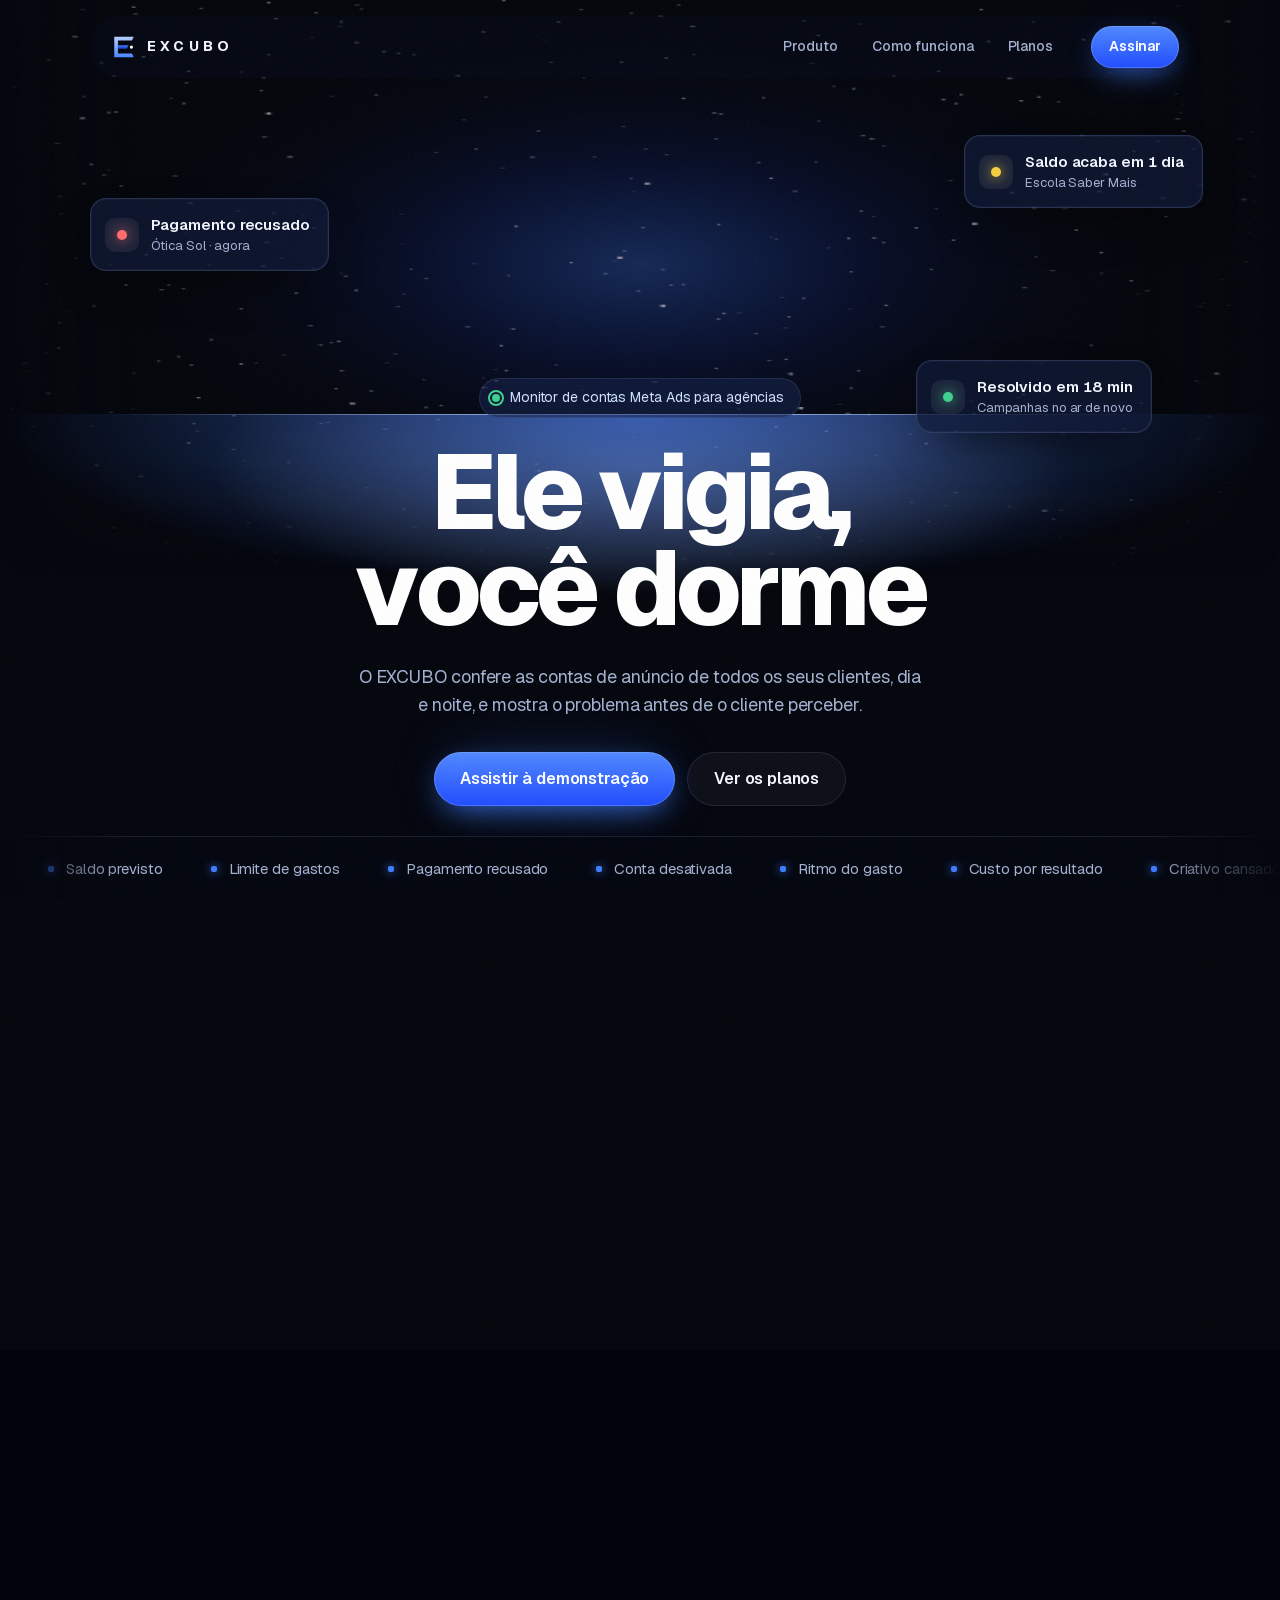
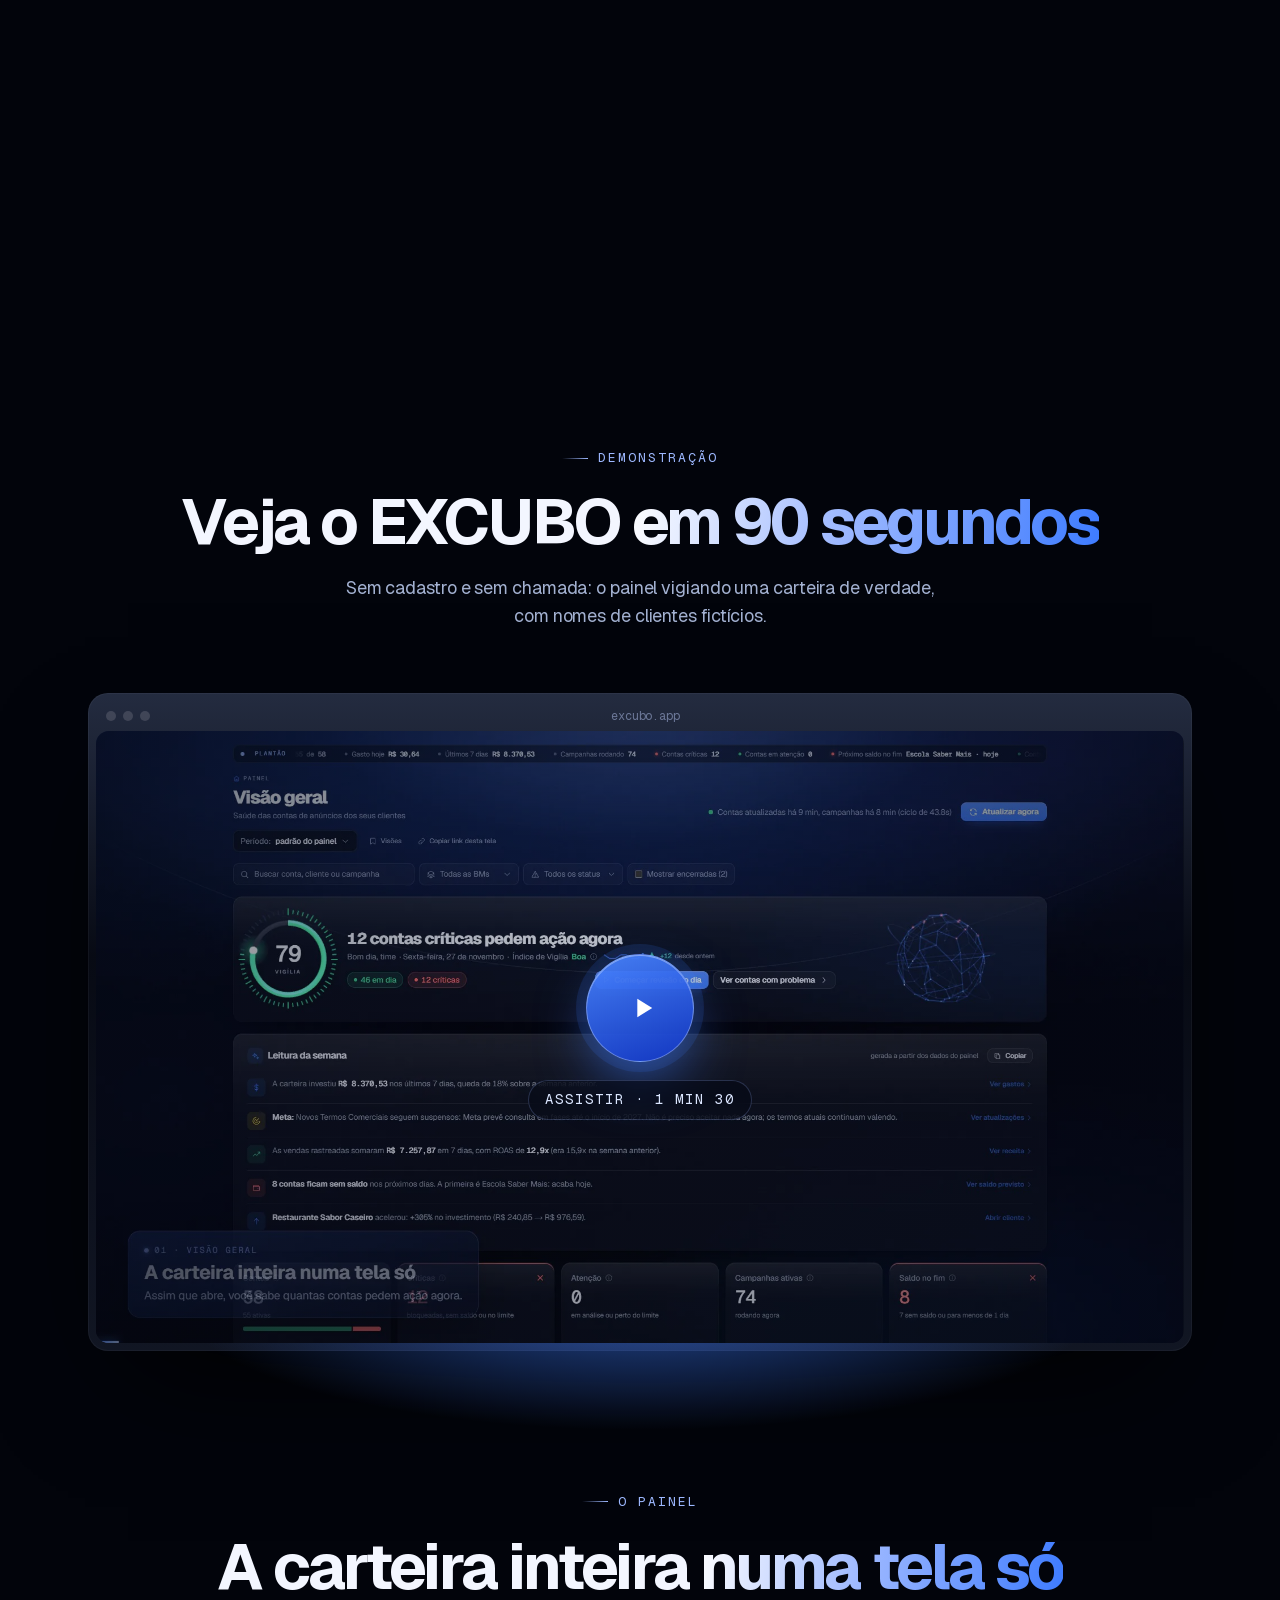
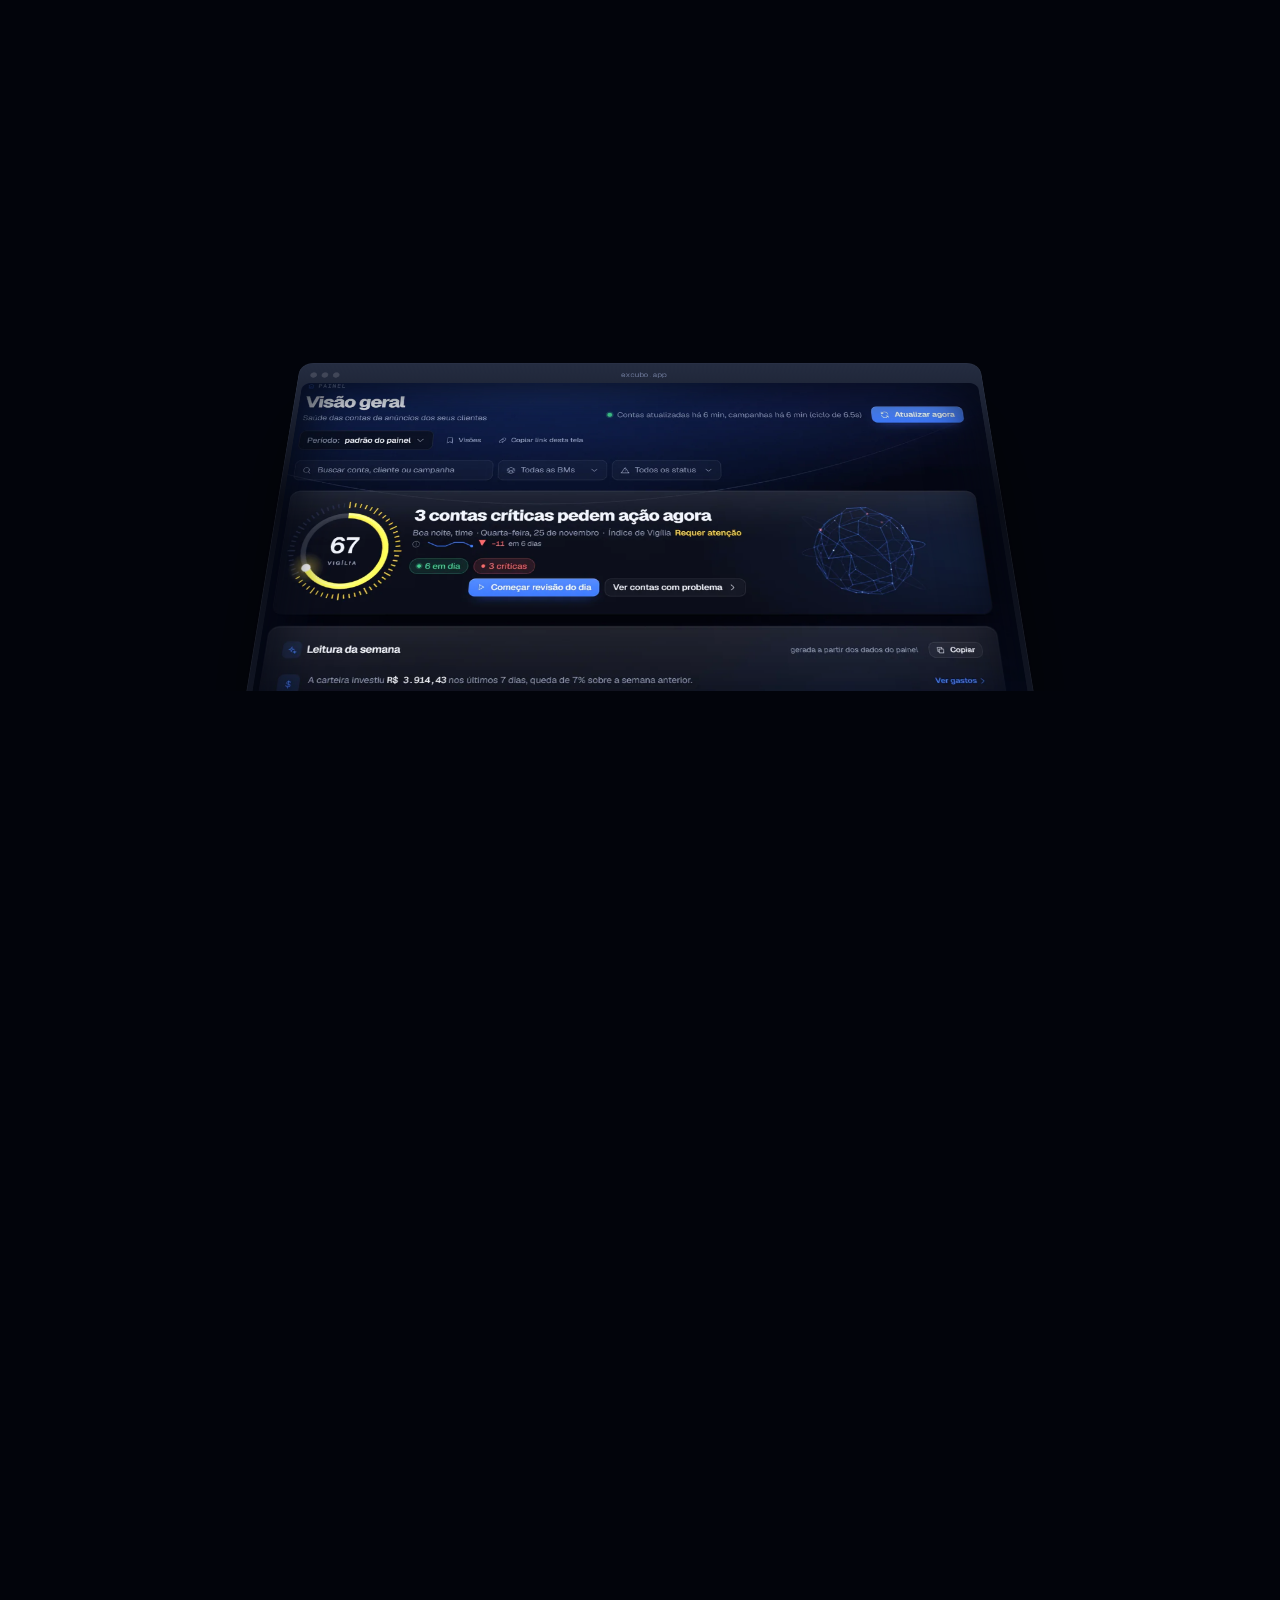
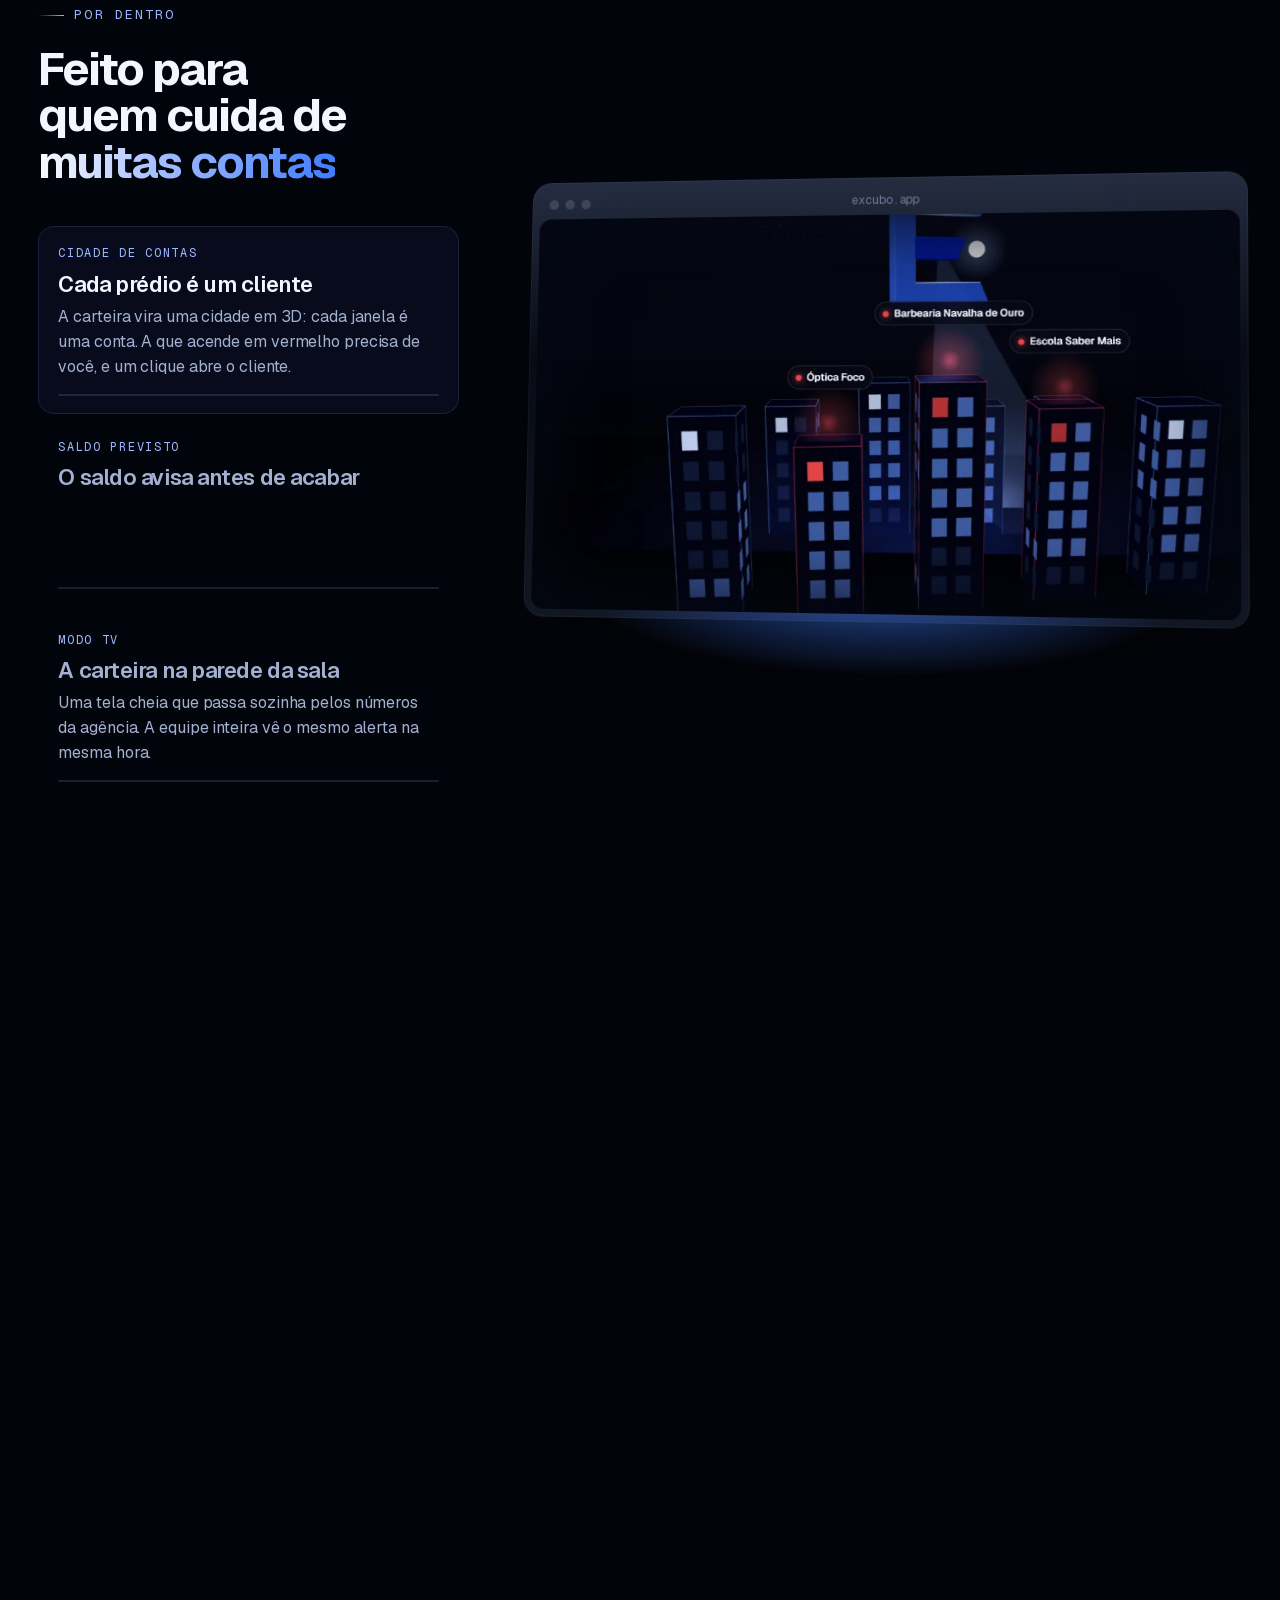
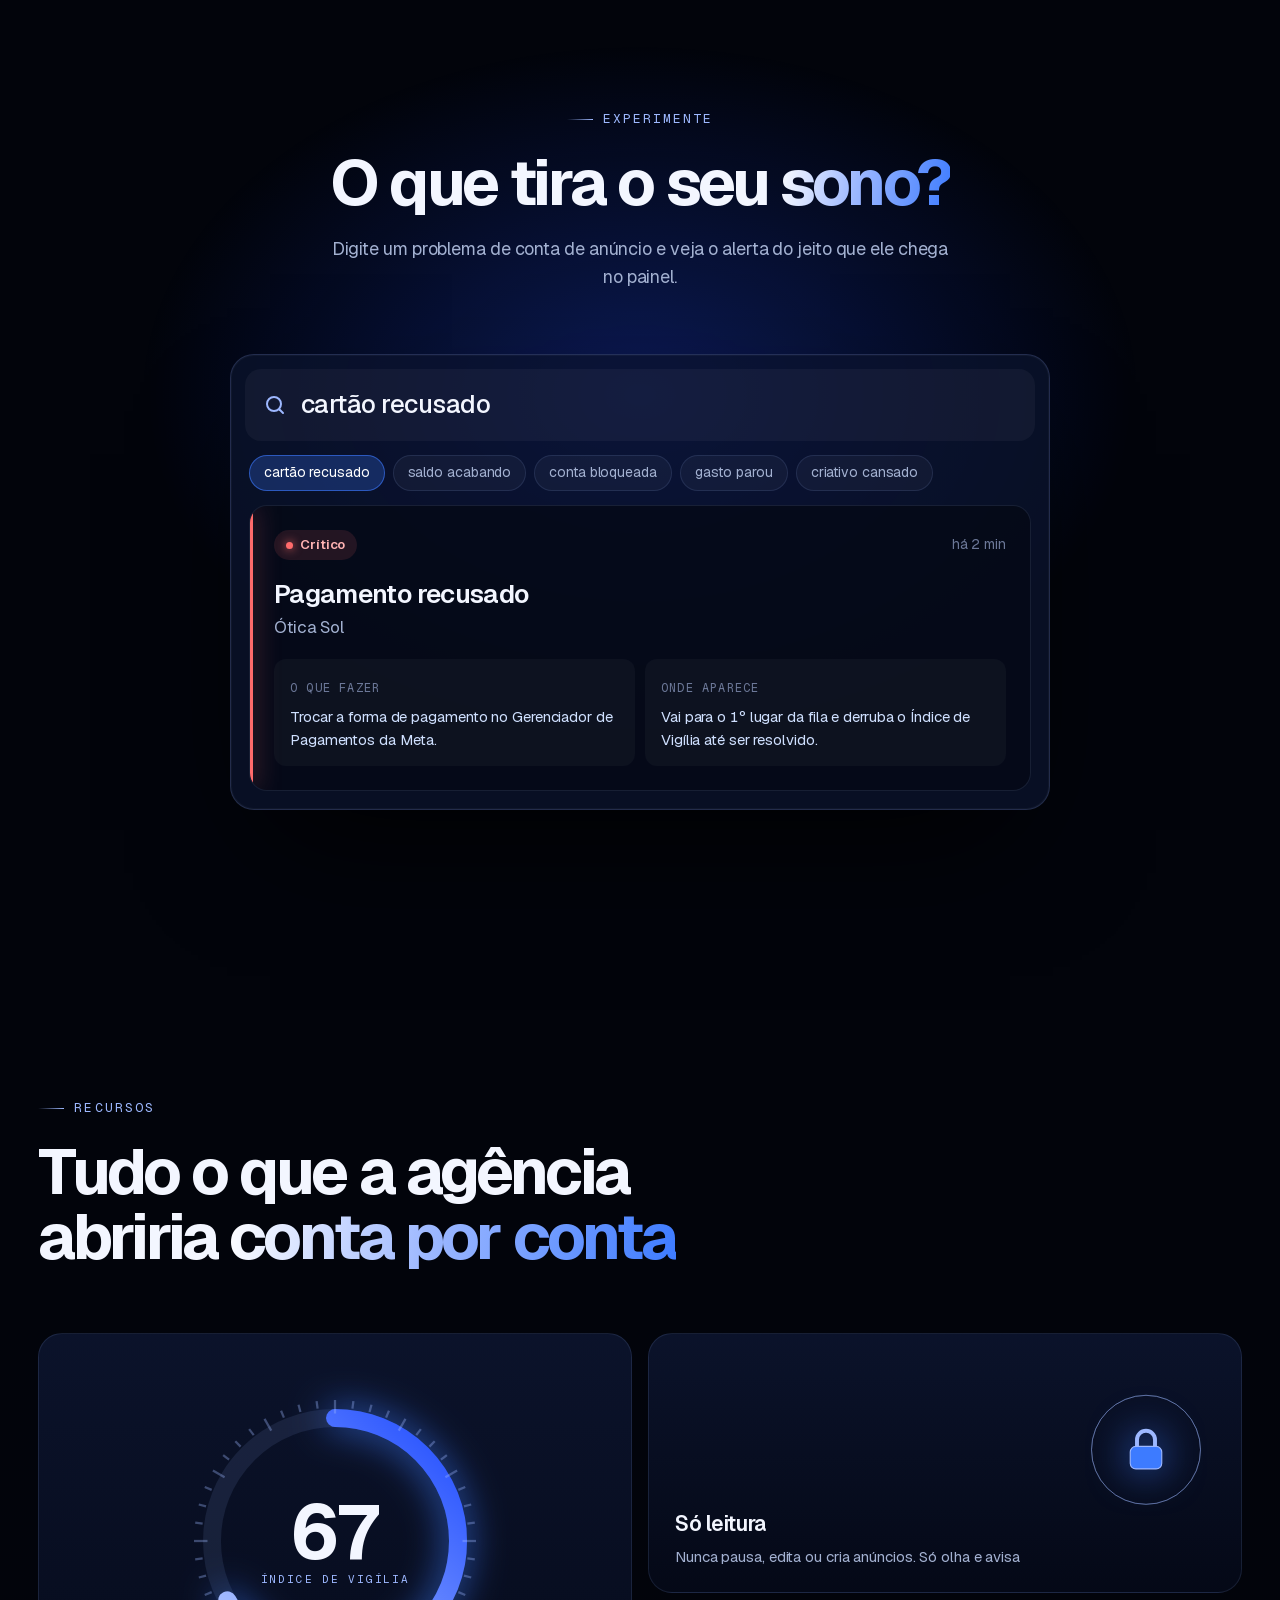
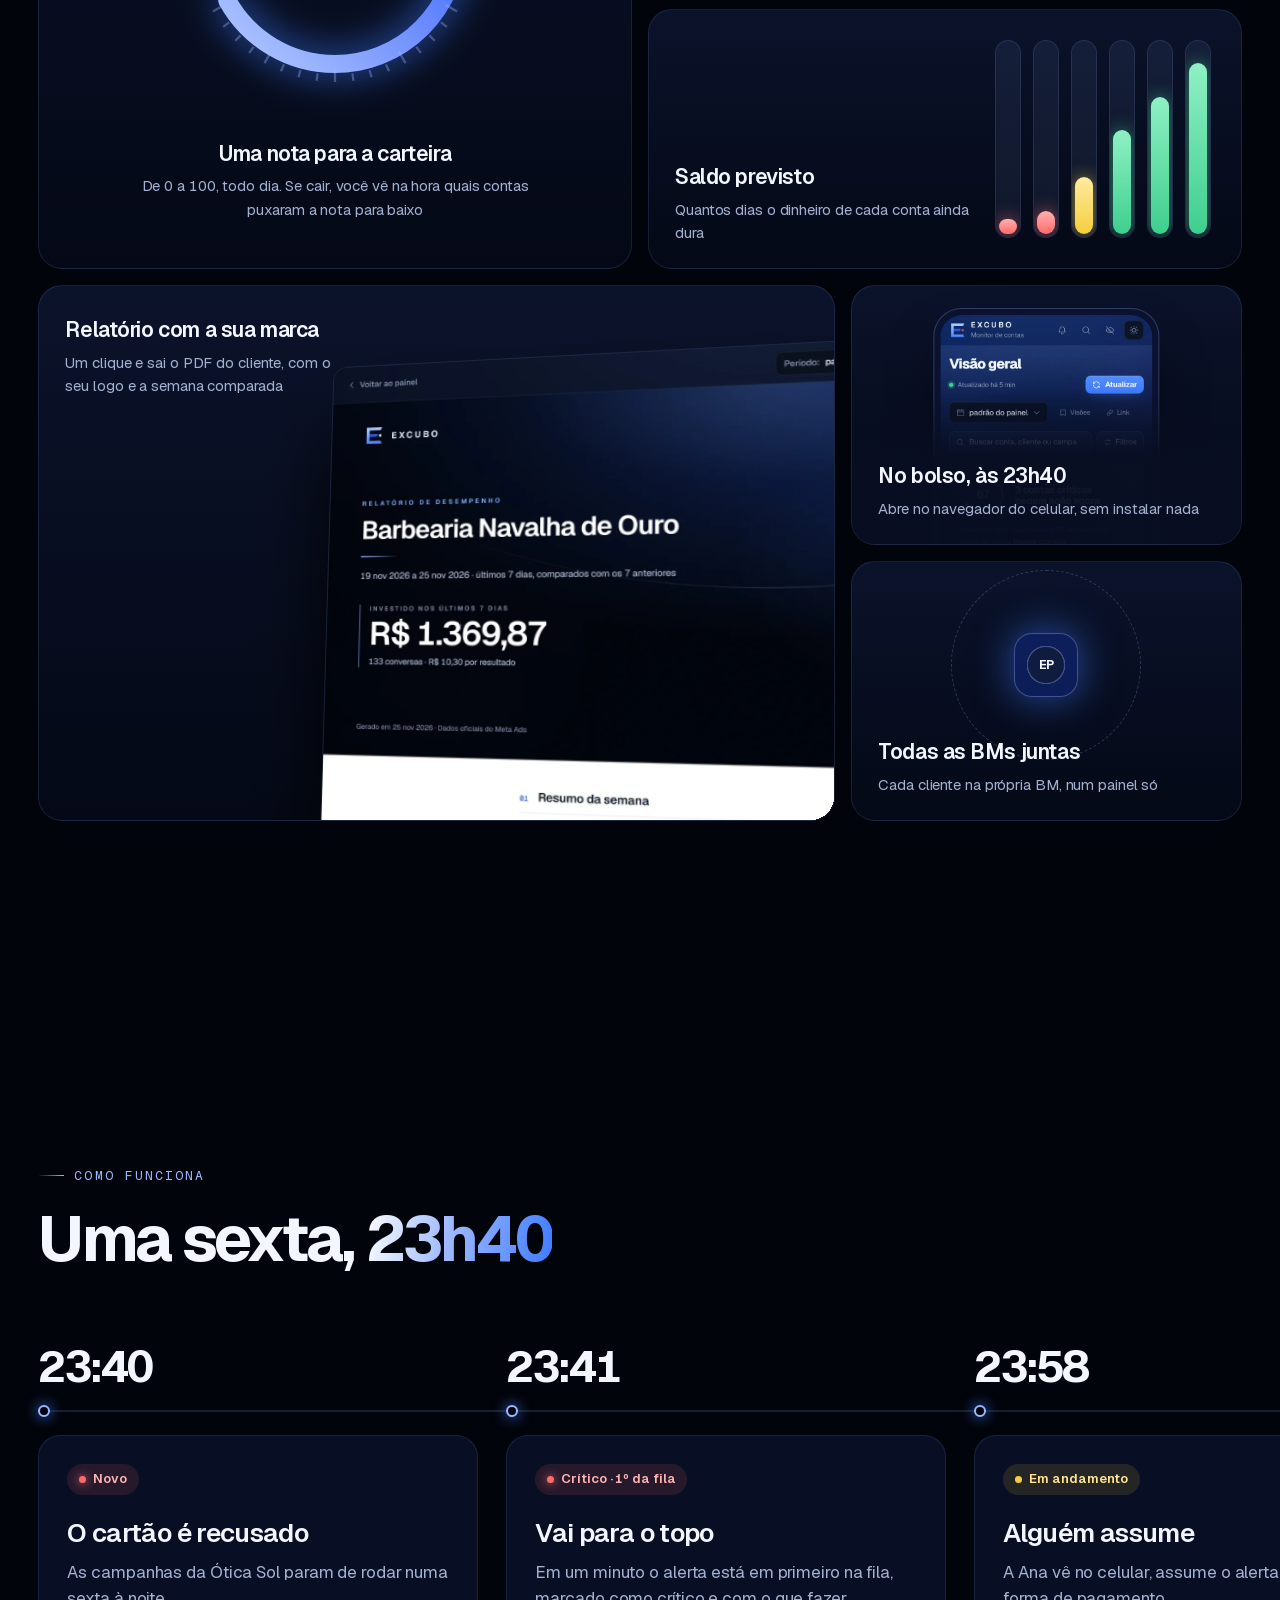
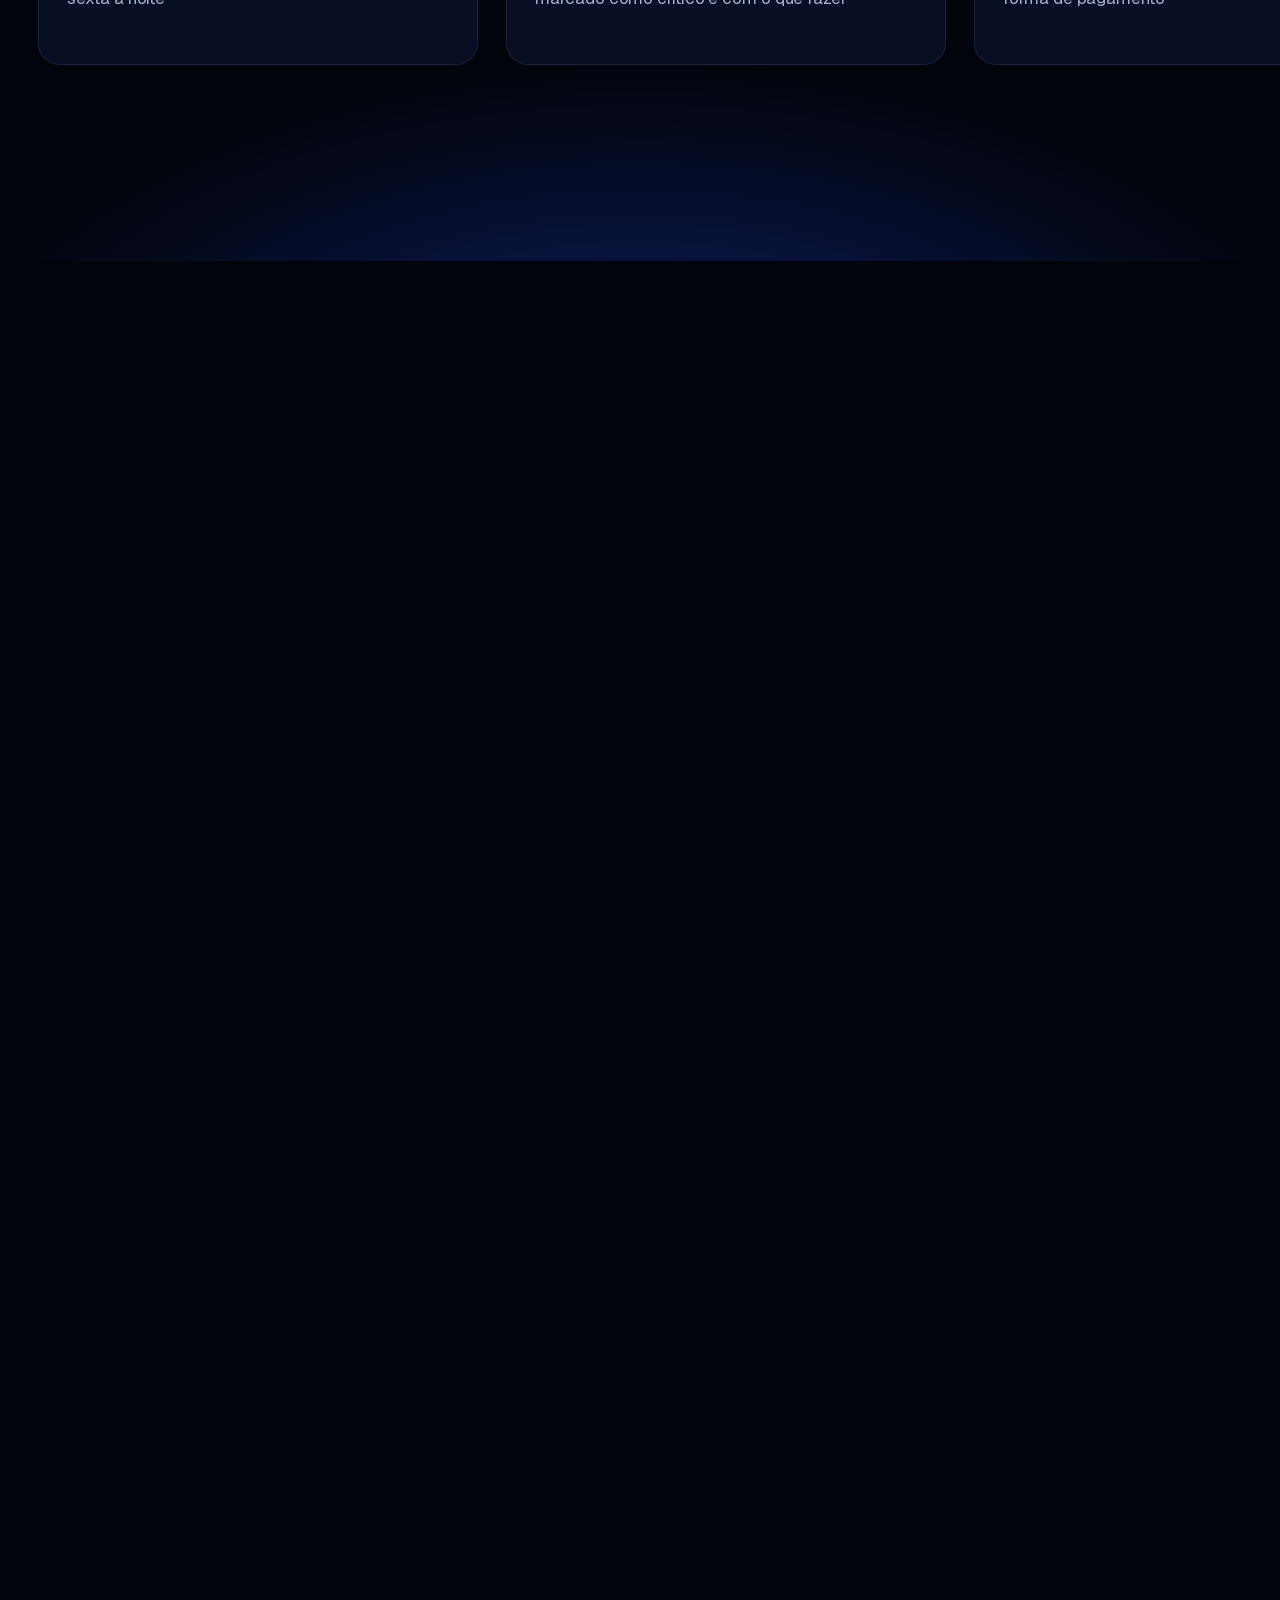
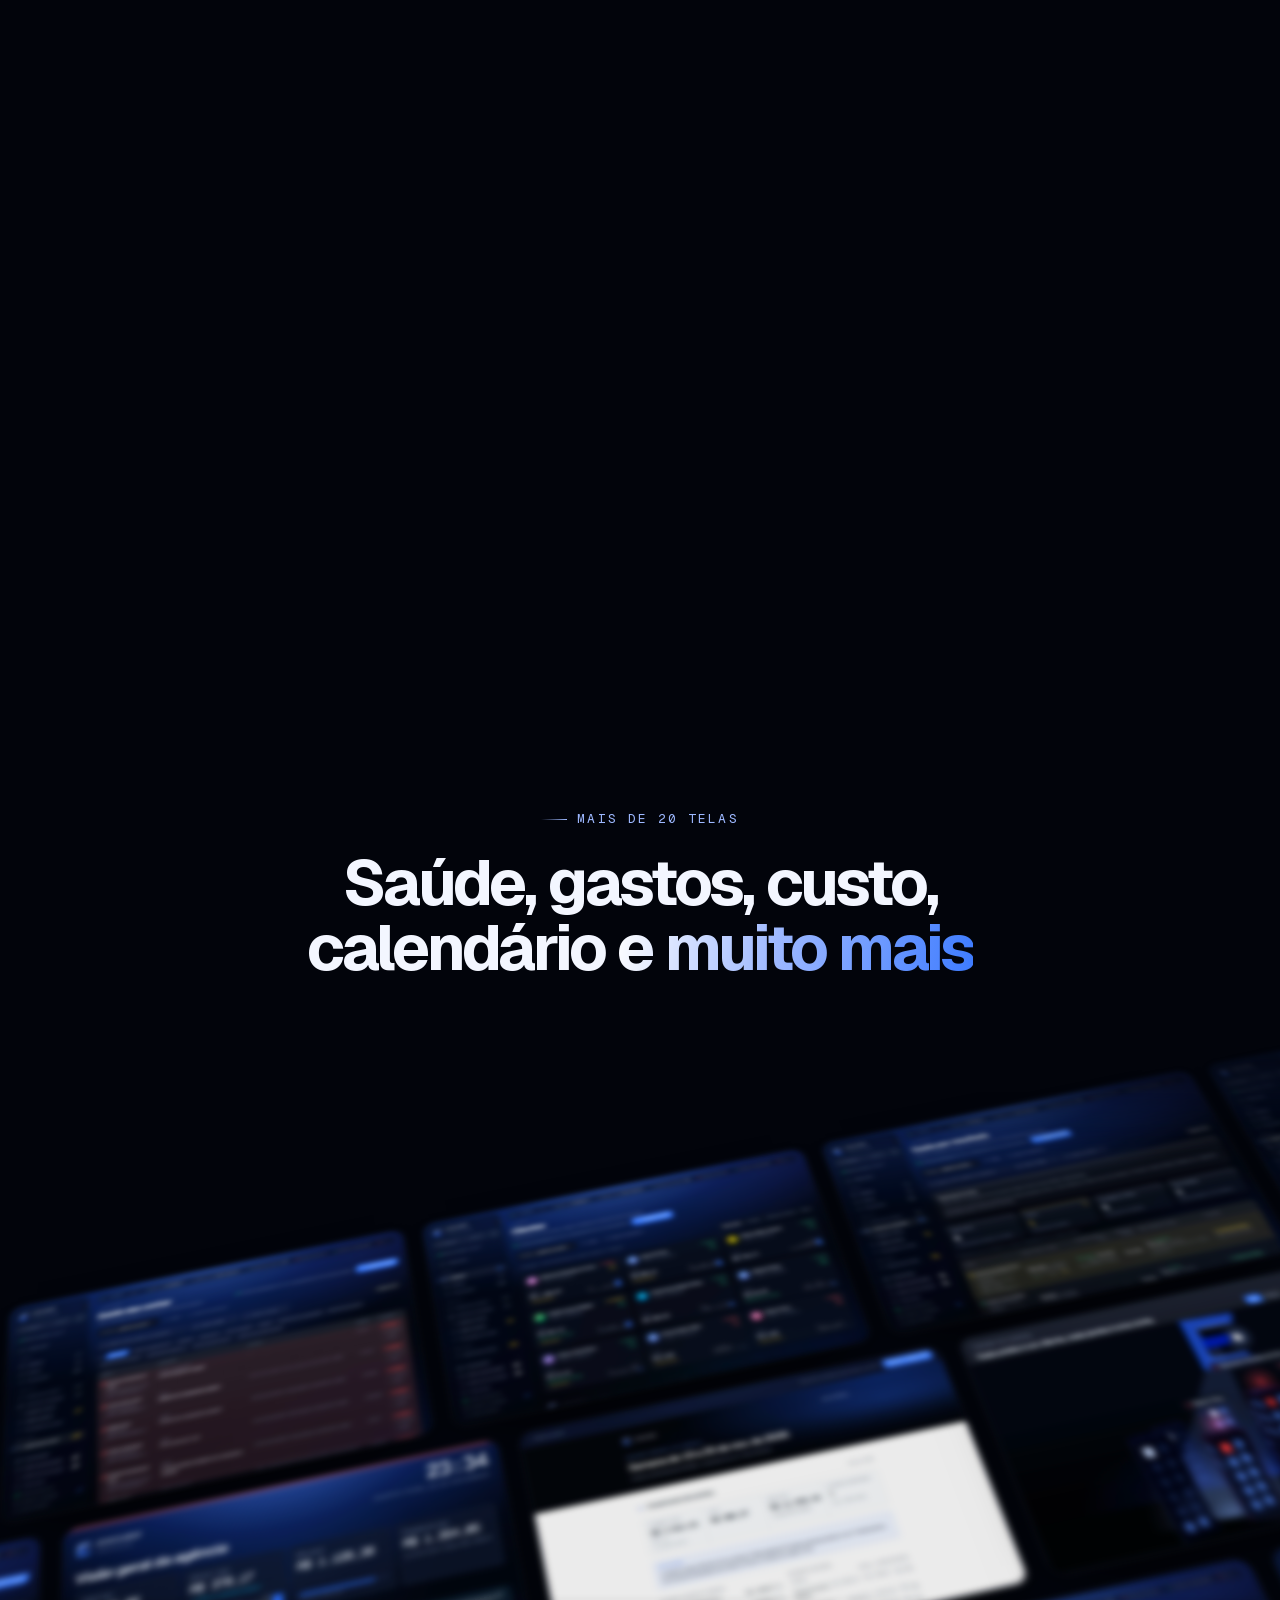
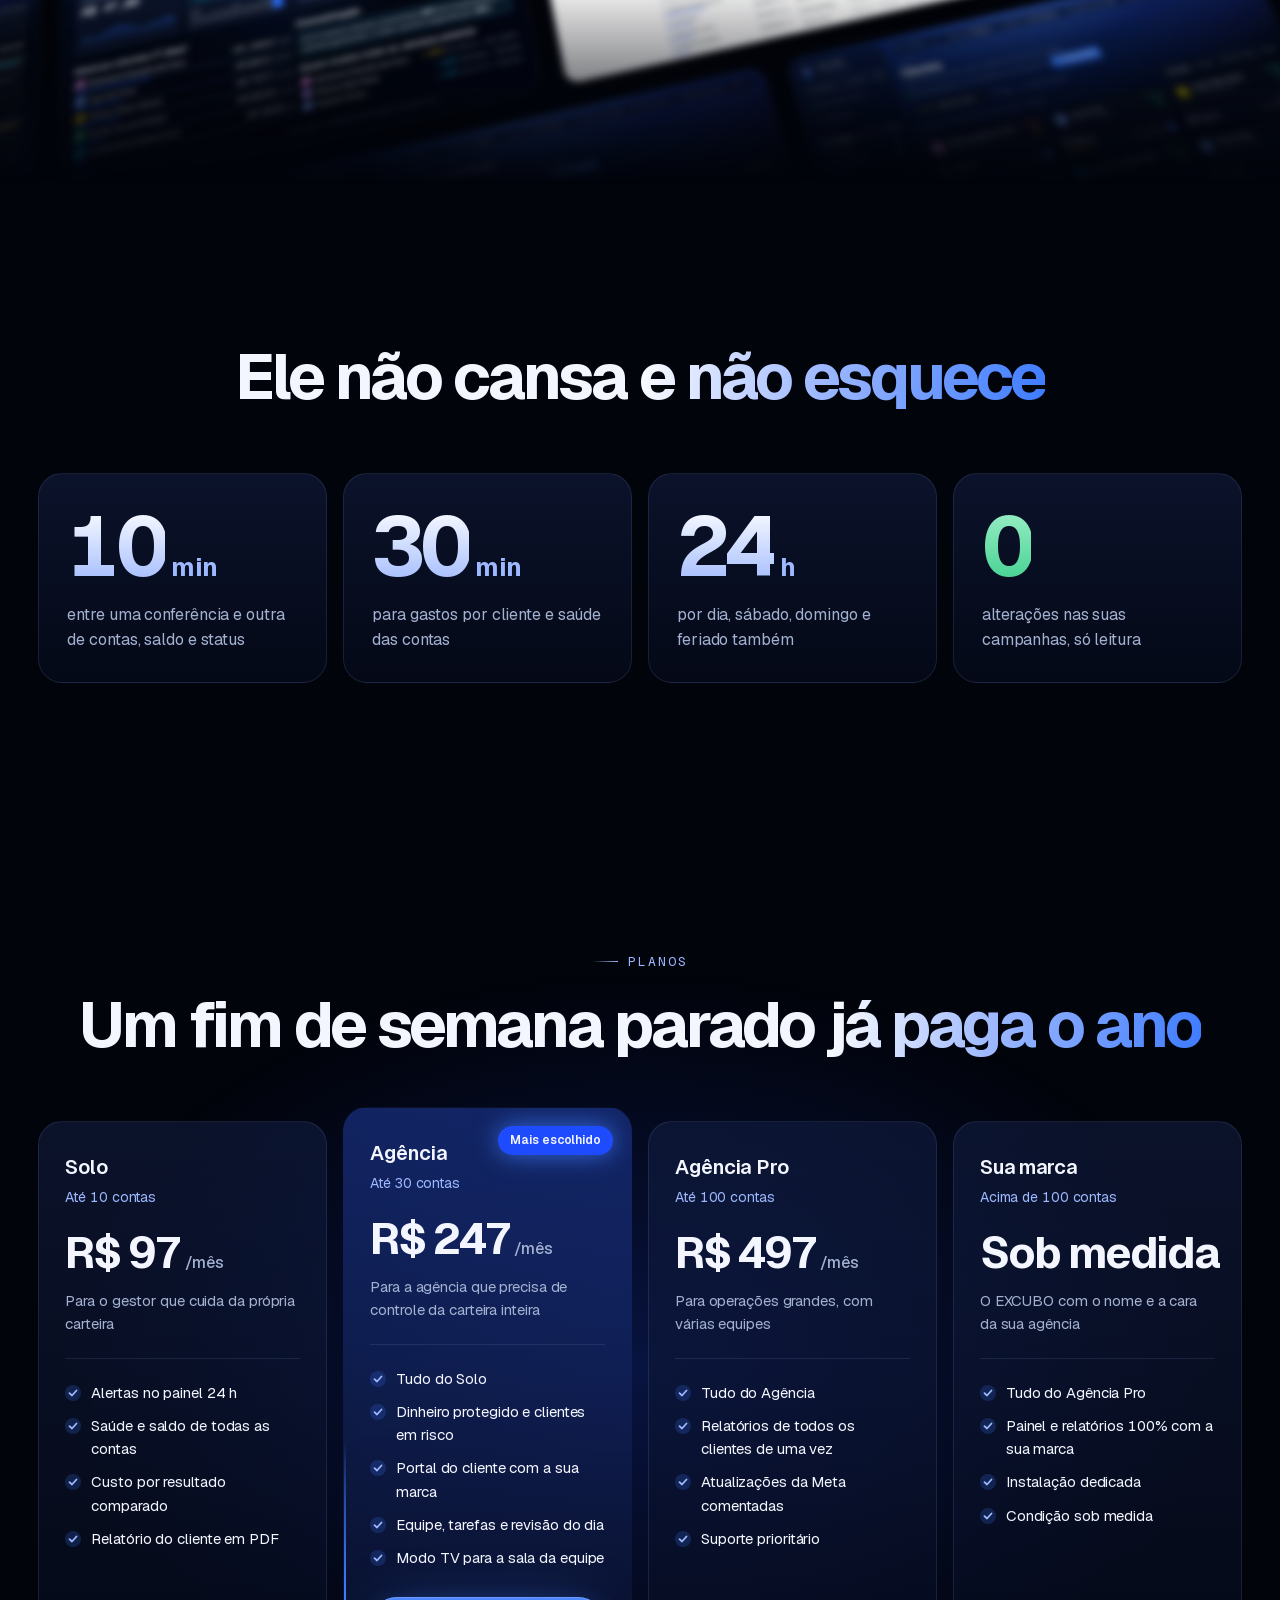
==== commit 26d5edb8: "Pagina de vendas: video de demonstracao de 90 segundos e botao Quero assinar" ====
--- a/index.html
+++ b/index.html
@@ -1,7 +1,7 @@
-<!DOCTYPE html><html lang="pt-BR" class="__variable_8eaea4 __variable_07d42c __variable_81ca43" data-theme="dark"><head><script>window.EXCUBO_ESTATICO=1</script><meta charSet="utf-8"/><meta name="viewport" content="width=device-width, initial-scale=1, viewport-fit=cover"/><link rel="stylesheet" href="/_next/static/css/ec7a9737db77e510.css" data-precedence="next"/><link rel="stylesheet" href="/_next/static/css/f9b175c18b5f72a6.css" data-precedence="next"/><link rel="stylesheet" href="/_next/static/css/97cf9b93e8e16a44.css" data-precedence="next"/><link rel="stylesheet" href="/_next/static/css/4ef1777bc418de75.css" data-precedence="next"/><link rel="preload" as="script" fetchPriority="low" href="/_next/static/chunks/webpack-1ed0c6b71818a840.js"/><script src="/_next/static/chunks/4bd1b696-f785427dddbba9fb.js" async=""></script><script src="/_next/static/chunks/1255-b84741b894bb9354.js" async=""></script><script src="/_next/static/chunks/main-app-2164972e3d89d5d1.js" async=""></script><script src="/_next/static/chunks/app/layout-efc4d0b1fb2fd7ee.js" async=""></script><script src="/_next/static/chunks/app/error-cc340d1f54585553.js" async=""></script><script src="/_next/static/chunks/app/not-found-89865df3e8fac614.js" async=""></script><script src="/_next/static/chunks/app/conheca/page-dadbf689f9e5d721.js" async=""></script><meta name="theme-color" content="#02040a"/><script>try{var t=localStorage.getItem('fc-theme');if(t!=='light'&&t!=='dark'){t=window.matchMedia&&window.matchMedia('(prefers-color-scheme: light)').matches?'light':'dark'}document.documentElement.setAttribute('data-theme',t)}catch(e){document.documentElement.setAttribute('data-theme','dark')}
+<!DOCTYPE html><html lang="pt-BR" class="__variable_8eaea4 __variable_07d42c __variable_81ca43" data-theme="dark"><head><script>window.EXCUBO_ESTATICO=1</script><meta charSet="utf-8"/><meta name="viewport" content="width=device-width, initial-scale=1, viewport-fit=cover"/><link rel="stylesheet" href="/_next/static/css/ec7a9737db77e510.css" data-precedence="next"/><link rel="stylesheet" href="/_next/static/css/f9b175c18b5f72a6.css" data-precedence="next"/><link rel="stylesheet" href="/_next/static/css/97cf9b93e8e16a44.css" data-precedence="next"/><link rel="stylesheet" href="/_next/static/css/34f6cf9c06979046.css" data-precedence="next"/><link rel="preload" as="script" fetchPriority="low" href="/_next/static/chunks/webpack-1ed0c6b71818a840.js"/><script src="/_next/static/chunks/4bd1b696-f785427dddbba9fb.js" async=""></script><script src="/_next/static/chunks/1255-b84741b894bb9354.js" async=""></script><script src="/_next/static/chunks/main-app-2164972e3d89d5d1.js" async=""></script><script src="/_next/static/chunks/app/layout-efc4d0b1fb2fd7ee.js" async=""></script><script src="/_next/static/chunks/app/error-cc340d1f54585553.js" async=""></script><script src="/_next/static/chunks/app/not-found-89865df3e8fac614.js" async=""></script><script src="/_next/static/chunks/app/conheca/page-c7a14b51e1a94502.js" async=""></script><meta name="theme-color" content="#02040a"/><script>try{var t=localStorage.getItem('fc-theme');if(t!=='light'&&t!=='dark'){t=window.matchMedia&&window.matchMedia('(prefers-color-scheme: light)').matches?'light':'dark'}document.documentElement.setAttribute('data-theme',t)}catch(e){document.documentElement.setAttribute('data-theme','dark')}
 try{var b=JSON.parse(localStorage.getItem('vg-branding')||'{}');var r=document.documentElement;if(b.accent&&b.accent.toLowerCase()!=='#3d7bff'){var av=(function(a){var b=/^#?([0-9a-f]{6})$/i.exec(a||"");if(!b)return null;var c=parseInt(b[1],16),d=c>>16&255,e=c>>8&255,f=255&c,g=function(a,b,c){return Math.round(a+(b-a)*c)},h=function(a){var b=a.toString(16);return b.length<2?"0"+b:b},i=function(a){return"#"+h(a[0])+h(a[1])+h(a[2])},j=function(a){return(a/=255)<=.03928?a/12.92:Math.pow((a+.055)/1.055,2.4)},k=function(a){return .2126*j(a[0])+.7152*j(a[1])+.0722*j(a[2])>.3?"#05070b":"#ffffff"},l=[d,e,f],m=[g(d,255,.16),g(e,255,.16),g(f,255,.16)],n=[g(d,0,.22),g(e,0,.22),g(f,0,.22)],o=[g(d,0,.36),g(e,0,.36),g(f,0,.36)];return{"--accent-dark":i(l),"--accent-dark-strong":i(m),"--accent-dark-on":k(l),"--accent-light":i(n),"--accent-light-strong":i(o),"--accent-light-on":k(n),"--color-brand-bright":"#"+b[1]}})(b.accent);if(av){r.setAttribute('data-accent','1');for(var k in av)r.style.setProperty(k,av[k])}}if(b.density==='compact')r.setAttribute('data-density','compact');if(b.motion==='off')r.setAttribute('data-motion','off');if(b.font==='public')r.setAttribute('data-font','public')}catch(e){}
 try{if(localStorage.getItem('vg-rail')==='mini')document.documentElement.setAttribute('data-rail','mini')}catch(e){}
 try{var gl=localStorage.getItem('vg-glass');if(localStorage.getItem('vg-id')!=='3'){localStorage.setItem('vg-id','3');localStorage.removeItem('vg-glass-claro');if(gl===null||gl==='cidade'||gl==='aurora'){gl=gl===null?null:'horizonte';if(gl)localStorage.setItem('vg-glass',gl)}else if(gl.indexOf('claro')===0){gl='claro-horizonte';localStorage.setItem('vg-glass',gl)}}if(gl===null){gl='horizonte';if(localStorage.getItem('fc-theme')===null)document.documentElement.setAttribute('data-theme','dark')}if(gl==='cidade'||gl==='aurora'||gl==='horizonte')document.documentElement.setAttribute('data-glass',gl);if(gl.indexOf('claro')===0){document.documentElement.setAttribute('data-glass',gl);document.documentElement.setAttribute('data-theme','light')}}catch(e){document.documentElement.setAttribute('data-glass','horizonte')}
 try{var hh=new Date().getHours();document.documentElement.setAttribute('data-hora',hh>=5&&hh<12?'manha':hh>=12&&hh<18?'tarde':'noite')}catch(e){}
-try{var pth=location.pathname;if(localStorage.getItem('fc-privacy')==='1'&&pth.indexOf('/relatorio')!==0&&pth.indexOf('/resumo')!==0)document.documentElement.setAttribute('data-privacy','1')}catch(e){}</script><script src="/_next/static/chunks/polyfills-42372ed130431b0a.js" noModule=""></script></head><body class="min-h-screen bg-bg font-sans text-ink antialiased"><div hidden=""><!--$?--><template id="B:0"></template><!--/$--></div><div class="vg-bg" aria-hidden="true"></div><div class="vx-page"><div class="vx-grain" aria-hidden="true"></div><header class="vx-nav "><a href="#topo" class="vx-brand" aria-label="EXCUBO, início"><svg width="26" height="26" viewBox="4 8 112 112" class="vg-mark-svg " aria-hidden="true" focusable="false"><defs><linearGradient id="_R_l5fiv5b_l" x1="0" y1="0" x2="0" y2="1"><stop offset="0" stop-color="#B4CDFF"></stop><stop offset="1" stop-color="#4A86FF"></stop></linearGradient><linearGradient id="_R_l5fiv5b_r" x1="0" y1="0" x2="0" y2="1"><stop offset="0" stop-color="#3D7BFF"></stop><stop offset="1" stop-color="#1238C9"></stop></linearGradient></defs><path d="M18 20L102 20L94 36L34 36L34 92L94 92L102 108L18 108Z" style="fill:var(--mk-l, url(#_R_l5fiv5b_l))"></path><path d="M34 56L80 56L72 72L34 72Z" style="fill:var(--mk-r, url(#_R_l5fiv5b_r))"></path><circle cx="92" cy="64" r="7" style="fill:var(--mk-d, #ffffff)"></circle></svg><span>EXCUBO</span></a><nav class="vx-links" aria-label="Seções"><a href="#por-dentro">Produto</a><a href="#como">Como funciona</a><a href="#planos">Planos</a></nav><a href="mailto:phm.couto05@gmail.com?subject=Quero%20uma%20demonstra%C3%A7%C3%A3o%20do%20EXCUBO" class="vx-btn vx-btn-primary vx-btn-sm">Pedir demonstração</a></header><main><section id="topo" class="vx-hero" data-scroll-track="true" aria-labelledby="vx-titulo"><div class="vx-hero-pin"><div class="vx-hero-scene"><!--$!--><template data-dgst="BAILOUT_TO_CLIENT_SIDE_RENDERING"></template><!--/$--></div><div class="vx-horizon" aria-hidden="true"></div><div class="vx-hero-cards" aria-hidden="true"><div class="vx-float vx-float-a" data-depth="16"><span class="vx-float-dot is-bad"></span><div><strong>Pagamento recusado</strong><span>Ótica Sol · agora</span></div></div><div class="vx-float vx-float-b" data-depth="26"><span class="vx-float-dot is-warn"></span><div><strong>Saldo acaba em 1 dia</strong><span>Escola Saber Mais</span></div></div><div class="vx-float vx-float-c" data-depth="16"><span class="vx-float-dot is-ok"></span><div><strong>Resolvido em 18 min</strong><span>Campanhas no ar de novo</span></div></div></div><div class="vx-hero-copy" data-hero-copy="true"><p class="vx-chip"><span class="vx-live"></span> Monitor de contas Meta Ads para agências</p><h1 id="vx-titulo" class="vx-hero-title" data-split="true">Ele vigia, você dorme</h1><p class="vx-hero-sub" data-fade="true">O EXCUBO confere as contas de anúncio de todos os seus clientes, dia e noite, e mostra o problema antes de o cliente perceber.</p><div class="vx-hero-actions" data-fade="true"><a href="mailto:phm.couto05@gmail.com?subject=Quero%20uma%20demonstra%C3%A7%C3%A3o%20do%20EXCUBO" class="vx-btn vx-btn-primary" data-magnetic="true">Pedir uma demonstração</a><a href="#por-dentro" class="vx-btn vx-btn-ghost">Como funciona</a></div></div><div class="vx-marquee" aria-hidden="true"><div class="vx-marquee-track"><span><i></i> <!-- -->Saldo previsto</span><span><i></i> <!-- -->Limite de gastos</span><span><i></i> <!-- -->Pagamento recusado</span><span><i></i> <!-- -->Conta desativada</span><span><i></i> <!-- -->Ritmo do gasto</span><span><i></i> <!-- -->Custo por resultado</span><span><i></i> <!-- -->Criativo cansado</span><span><i></i> <!-- -->Todas as BMs</span><span><i></i> <!-- -->Relatório com a sua marca</span><span><i></i> <!-- -->Modo TV</span><span><i></i> <!-- -->Saldo previsto</span><span><i></i> <!-- -->Limite de gastos</span><span><i></i> <!-- -->Pagamento recusado</span><span><i></i> <!-- -->Conta desativada</span><span><i></i> <!-- -->Ritmo do gasto</span><span><i></i> <!-- -->Custo por resultado</span><span><i></i> <!-- -->Criativo cansado</span><span><i></i> <!-- -->Todas as BMs</span><span><i></i> <!-- -->Relatório com a sua marca</span><span><i></i> <!-- -->Modo TV</span></div></div></div></section><section id="por-dentro" class="vx-reveal" aria-labelledby="vx-reveal-h"><div class="vx-reveal-pin"><div class="vx-reveal-head" data-reveal-head="true"><p class="vx-kicker">O painel</p><h2 id="vx-reveal-h" class="vx-h2">A carteira inteira <span class="vx-grad">numa tela só</span></h2></div><div class="vx-reveal-stage"><div class="vx-reveal-screen" data-reveal-screen="true"><div class="vx-screen "><span class="vx-screen-glow" aria-hidden="true"></span><div class="vx-screen-bar" aria-hidden="true"><span></span><span></span><span></span><em>excubo.app</em></div><div class="vx-screen-body"><video class="vx-video vx-video-zoom " style="--vx-z:1.27;--vx-o:100% 45%" poster="/conheca/hq-inicio.webp" muted="" loop="" playsInline="" preload="none" aria-label="Vídeo do painel: a Visão geral com o Índice de Vigília e as contas críticas"></video></div></div></div></div></div></section><section class="vx-story" data-story="3" aria-labelledby="vx-story-h"><div class="vx-story-pin"><div class="vx-story-left"><p class="vx-kicker">Por dentro</p><h2 id="vx-story-h" class="vx-h2 vx-story-h">Feito para quem cuida de <span class="vx-grad">muitas contas</span></h2><ol class="vx-story-list"><li class="is-on"><button type="button" data-story-go="0"><span class="vx-story-name">Cidade de contas</span><span class="vx-story-title">Cada prédio é um cliente</span><span class="vx-story-text">A carteira vira uma cidade em 3D: cada janela é uma conta. A que acende em vermelho precisa de você, e um clique abre o cliente.</span><span class="vx-story-bar" aria-hidden="true"><span data-story-bar="0"></span></span></button></li><li class=""><button type="button" data-story-go="1"><span class="vx-story-name">Saldo previsto</span><span class="vx-story-title">O saldo avisa antes de acabar</span><span class="vx-story-text">Quantos dias o dinheiro de cada conta ainda dura no ritmo de hoje. Quem está no fim aparece em vermelho, com dias de antecedência.</span><span class="vx-story-bar" aria-hidden="true"><span data-story-bar="1"></span></span></button></li><li class=""><button type="button" data-story-go="2"><span class="vx-story-name">Modo TV</span><span class="vx-story-title">A carteira na parede da sala</span><span class="vx-story-text">Uma tela cheia que passa sozinha pelos números da agência. A equipe inteira vê o mesmo alerta na mesma hora.</span><span class="vx-story-bar" aria-hidden="true"><span data-story-bar="2"></span></span></button></li></ol></div><div class="vx-story-right"><div class="vx-screen "><span class="vx-screen-glow" aria-hidden="true"></span><div class="vx-screen-bar" aria-hidden="true"><span></span><span></span><span></span><em>excubo.app</em></div><div class="vx-screen-body"><div class="vx-story-media is-on"><video class="vx-video vx-video-zoom " style="--vx-z:1.75;--vx-o:62% 58%" poster="/conheca/hq-cidade.webp" muted="" loop="" playsInline="" preload="none" aria-label="Vídeo do painel: Cidade de contas"></video></div><div class="vx-story-media "><video class="vx-video vx-video-zoom " style="--vx-z:1.95;--vx-o:62% 46%" poster="/conheca/hq-saldo.webp" muted="" loop="" playsInline="" preload="none" aria-label="Vídeo do painel: Saldo previsto"></video></div><div class="vx-story-media "><video class="vx-video vx-video-zoom " style="--vx-z:1.36;--vx-o:0% 30%" poster="/conheca/hq-tv.webp" muted="" loop="" playsInline="" preload="none" aria-label="Vídeo do painel: Modo TV"></video></div></div></div></div></div></section><section class="vx-cmd-sec" aria-labelledby="vx-cmd-h"><div class="vx-sec-head vx-center" data-up="true"><p class="vx-kicker">Experimente</p><h2 id="vx-cmd-h" class="vx-h2">O que tira o seu <span class="vx-grad">sono?</span></h2><p class="vx-lead">Digite um problema de conta de anúncio e veja o alerta do jeito que ele chega no painel.</p></div><div class="vx-cmd" data-up="true" data-glow="true"><label class="vx-cmd-input"><svg viewBox="0 0 24 24" aria-hidden="true"><circle cx="11" cy="11" r="7" fill="none" stroke="currentColor" stroke-width="2"></circle><path d="m20 20-3.5-3.5" stroke="currentColor" stroke-width="2" stroke-linecap="round"></path></svg><input spellCheck="false" maxLength="40" aria-label="Digite o problema" placeholder="Ex.: cartão recusado" value="cartão recusado"/></label><div class="vx-cmd-chips"><button type="button" class="is-on">cartão recusado</button><button type="button" class="">saldo acabando</button><button type="button" class="">conta bloqueada</button><button type="button" class="">gasto parou</button><button type="button" class="">criativo cansado</button></div><div class="vx-cmd-out" aria-live="polite"><div class="vx-alert is-bad"><div class="vx-alert-head"><span class="vx-badge is-bad"><i></i> <!-- -->Crítico</span><span class="vx-alert-since">há 2 min</span></div><div class="vx-alert-title">Pagamento recusado</div><div class="vx-alert-client">Ótica Sol</div><div class="vx-alert-grid"><div><span>O que fazer</span><p>Trocar a forma de pagamento no Gerenciador de Pagamentos da Meta.</p></div><div><span>Onde aparece</span><p>Vai para o 1º lugar da fila e derruba o Índice de Vigília até ser resolvido.</p></div></div></div></div></div></section><section class="vx-bento-sec" aria-labelledby="vx-bento-h"><div class="vx-sec-head" data-up="true"><p class="vx-kicker">Recursos</p><h2 id="vx-bento-h" class="vx-h2">Tudo o que a agência abriria <span class="vx-grad">conta por conta</span></h2></div><div class="vx-bento" data-stagger="true"><article class="vx-tile vx-t-gauge" data-glow="true"><div class="vx-gauge" aria-hidden="true"><svg viewBox="0 0 200 200"><defs><linearGradient id="vxg" x1="0" y1="0" x2="1" y2="1"><stop offset="0" stop-color="#b9ceff"></stop><stop offset="1" stop-color="#1f4bff"></stop></linearGradient></defs><circle cx="100" cy="100" r="82" class="vx-gauge-track"></circle><circle cx="100" cy="100" r="82" class="vx-gauge-arc" data-gauge="true" stroke="url(#vxg)"></circle><line x1="100" y1="6" x2="100" y2="15" transform="rotate(0 100 100)" class="vx-gauge-tick"></line><line x1="100" y1="6" x2="100" y2="11" transform="rotate(7.5 100 100)" class="vx-gauge-tick"></line><line x1="100" y1="6" x2="100" y2="11" transform="rotate(15 100 100)" class="vx-gauge-tick"></line><line x1="100" y1="6" x2="100" y2="11" transform="rotate(22.5 100 100)" class="vx-gauge-tick"></line><line x1="100" y1="6" x2="100" y2="15" transform="rotate(30 100 100)" class="vx-gauge-tick"></line><line x1="100" y1="6" x2="100" y2="11" transform="rotate(37.5 100 100)" class="vx-gauge-tick"></line><line x1="100" y1="6" x2="100" y2="11" transform="rotate(45 100 100)" class="vx-gauge-tick"></line><line x1="100" y1="6" x2="100" y2="11" transform="rotate(52.5 100 100)" class="vx-gauge-tick"></line><line x1="100" y1="6" x2="100" y2="15" transform="rotate(60 100 100)" class="vx-gauge-tick"></line><line x1="100" y1="6" x2="100" y2="11" transform="rotate(67.5 100 100)" class="vx-gauge-tick"></line><line x1="100" y1="6" x2="100" y2="11" transform="rotate(75 100 100)" class="vx-gauge-tick"></line><line x1="100" y1="6" x2="100" y2="11" transform="rotate(82.5 100 100)" class="vx-gauge-tick"></line><line x1="100" y1="6" x2="100" y2="15" transform="rotate(90 100 100)" class="vx-gauge-tick"></line><line x1="100" y1="6" x2="100" y2="11" transform="rotate(97.5 100 100)" class="vx-gauge-tick"></line><line x1="100" y1="6" x2="100" y2="11" transform="rotate(105 100 100)" class="vx-gauge-tick"></line><line x1="100" y1="6" x2="100" y2="11" transform="rotate(112.5 100 100)" class="vx-gauge-tick"></line><line x1="100" y1="6" x2="100" y2="15" transform="rotate(120 100 100)" class="vx-gauge-tick"></line><line x1="100" y1="6" x2="100" y2="11" transform="rotate(127.5 100 100)" class="vx-gauge-tick"></line><line x1="100" y1="6" x2="100" y2="11" transform="rotate(135 100 100)" class="vx-gauge-tick"></line><line x1="100" y1="6" x2="100" y2="11" transform="rotate(142.5 100 100)" class="vx-gauge-tick"></line><line x1="100" y1="6" x2="100" y2="15" transform="rotate(150 100 100)" class="vx-gauge-tick"></line><line x1="100" y1="6" x2="100" y2="11" transform="rotate(157.5 100 100)" class="vx-gauge-tick"></line><line x1="100" y1="6" x2="100" y2="11" transform="rotate(165 100 100)" class="vx-gauge-tick"></line><line x1="100" y1="6" x2="100" y2="11" transform="rotate(172.5 100 100)" class="vx-gauge-tick"></line><line x1="100" y1="6" x2="100" y2="15" transform="rotate(180 100 100)" class="vx-gauge-tick"></line><line x1="100" y1="6" x2="100" y2="11" transform="rotate(187.5 100 100)" class="vx-gauge-tick"></line><line x1="100" y1="6" x2="100" y2="11" transform="rotate(195 100 100)" class="vx-gauge-tick"></line><line x1="100" y1="6" x2="100" y2="11" transform="rotate(202.5 100 100)" class="vx-gauge-tick"></line><line x1="100" y1="6" x2="100" y2="15" transform="rotate(210 100 100)" class="vx-gauge-tick"></line><line x1="100" y1="6" x2="100" y2="11" transform="rotate(217.5 100 100)" class="vx-gauge-tick"></line><line x1="100" y1="6" x2="100" y2="11" transform="rotate(225 100 100)" class="vx-gauge-tick"></line><line x1="100" y1="6" x2="100" y2="11" transform="rotate(232.5 100 100)" class="vx-gauge-tick"></line><line x1="100" y1="6" x2="100" y2="15" transform="rotate(240 100 100)" class="vx-gauge-tick"></line><line x1="100" y1="6" x2="100" y2="11" transform="rotate(247.5 100 100)" class="vx-gauge-tick"></line><line x1="100" y1="6" x2="100" y2="11" transform="rotate(255 100 100)" class="vx-gauge-tick"></line><line x1="100" y1="6" x2="100" y2="11" transform="rotate(262.5 100 100)" class="vx-gauge-tick"></line><line x1="100" y1="6" x2="100" y2="15" transform="rotate(270 100 100)" class="vx-gauge-tick"></line><line x1="100" y1="6" x2="100" y2="11" transform="rotate(277.5 100 100)" class="vx-gauge-tick"></line><line x1="100" y1="6" x2="100" y2="11" transform="rotate(285 100 100)" class="vx-gauge-tick"></line><line x1="100" y1="6" x2="100" y2="11" transform="rotate(292.5 100 100)" class="vx-gauge-tick"></line><line x1="100" y1="6" x2="100" y2="15" transform="rotate(300 100 100)" class="vx-gauge-tick"></line><line x1="100" y1="6" x2="100" y2="11" transform="rotate(307.5 100 100)" class="vx-gauge-tick"></line><line x1="100" y1="6" x2="100" y2="11" transform="rotate(315 100 100)" class="vx-gauge-tick"></line><line x1="100" y1="6" x2="100" y2="11" transform="rotate(322.5 100 100)" class="vx-gauge-tick"></line><line x1="100" y1="6" x2="100" y2="15" transform="rotate(330 100 100)" class="vx-gauge-tick"></line><line x1="100" y1="6" x2="100" y2="11" transform="rotate(337.5 100 100)" class="vx-gauge-tick"></line><line x1="100" y1="6" x2="100" y2="11" transform="rotate(345 100 100)" class="vx-gauge-tick"></line><line x1="100" y1="6" x2="100" y2="11" transform="rotate(352.5 100 100)" class="vx-gauge-tick"></line></svg><div class="vx-gauge-num"><span data-count="67">67</span><small>Índice de Vigília</small></div></div><div class="vx-tile-cap"><h3>Uma nota para a carteira</h3><p>De 0 a 100, todo dia. Se cair, você vê na hora quais contas puxaram a nota para baixo</p></div></article><article class="vx-tile vx-t-lock" data-glow="true"><div class="vx-lock" aria-hidden="true"><span class="vx-lock-ring"></span><span class="vx-lock-ring"></span><svg viewBox="0 0 48 48"><rect x="10" y="21" width="28" height="20" rx="5"></rect><path d="M16 21v-6a8 8 0 0 1 16 0v6" fill="none" stroke-width="3.5"></path></svg></div><div class="vx-tile-cap"><h3>Só leitura</h3><p>Nunca pausa, edita ou cria anúncios. Só olha e avisa</p></div></article><article class="vx-tile vx-t-tubes" data-glow="true"><div class="vx-tubes" aria-hidden="true"><span style="--h:0.08" class="is-bad"><i></i></span><span style="--h:0.12" class="is-bad"><i></i></span><span style="--h:0.3" class="is-warn"><i></i></span><span style="--h:0.55" class=""><i></i></span><span style="--h:0.72" class=""><i></i></span><span style="--h:0.9" class=""><i></i></span></div><div class="vx-tile-cap"><h3>Saldo previsto</h3><p>Quantos dias o dinheiro de cada conta ainda dura</p></div></article><article class="vx-tile vx-t-report" data-glow="true"><div class="vx-tile-cap"><h3>Relatório com a sua marca</h3><p>Um clique e sai o PDF do cliente, com o seu logo e a semana comparada</p></div><div class="vx-report-pic"><img src="/conheca/relatorio.webp" alt="Capa do relatório do cliente gerado pelo EXCUBO" loading="lazy" width="2000" height="1250"/></div></article><article class="vx-tile vx-t-phone" data-glow="true"><div class="vx-phone"><img src="/conheca/celular.webp" alt="O painel do EXCUBO aberto no celular" loading="lazy" width="1170" height="2532"/></div><div class="vx-tile-cap"><h3>No bolso, às 23h40</h3><p>Abre no navegador do celular, sem instalar nada</p></div></article><article class="vx-tile vx-t-bms" data-glow="true"><div class="vx-orbit" aria-hidden="true"><span class="vx-orbit-core"><svg width="34" height="34" viewBox="4 8 112 112" class="vg-mark-svg " aria-hidden="true" focusable="false"><defs><linearGradient id="_R_bkllfiv5b_l" x1="0" y1="0" x2="0" y2="1"><stop offset="0" stop-color="#B4CDFF"></stop><stop offset="1" stop-color="#4A86FF"></stop></linearGradient><linearGradient id="_R_bkllfiv5b_r" x1="0" y1="0" x2="0" y2="1"><stop offset="0" stop-color="#3D7BFF"></stop><stop offset="1" stop-color="#1238C9"></stop></linearGradient></defs><path d="M18 20L102 20L94 36L34 36L34 92L94 92L102 108L18 108Z" style="fill:var(--mk-l, url(#_R_bkllfiv5b_l))"></path><path d="M34 56L80 56L72 72L34 72Z" style="fill:var(--mk-r, url(#_R_bkllfiv5b_r))"></path><circle cx="92" cy="64" r="7" style="fill:var(--mk-d, #ffffff)"></circle></svg></span><span class="vx-orbit-dot" style="--k:0">OS</span><span class="vx-orbit-dot" style="--k:1">BN</span><span class="vx-orbit-dot" style="--k:2">AP</span><span class="vx-orbit-dot" style="--k:3">CV</span><span class="vx-orbit-dot" style="--k:4">SA</span><span class="vx-orbit-dot" style="--k:5">EP</span></div><div class="vx-tile-cap"><h3>Todas as BMs juntas</h3><p>Cada cliente na própria BM, num painel só</p></div></article></div></section><section id="como" class="vx-night" aria-labelledby="vx-night-h"><div class="vx-night-pin"><div class="vx-night-sky" data-night-sky="true" aria-hidden="true"></div><div class="vx-night-head"><p class="vx-kicker">Como funciona</p><h2 id="vx-night-h" class="vx-h2">Uma sexta, <span class="vx-grad">23h40</span></h2></div><div class="vx-night-track" data-night-track="true"><div class="vx-night-line" aria-hidden="true"><span data-night-line="true"></span></div><article class="vx-night-card"><div class="vx-night-time">23:40</div><div class="vx-night-box is-bad"><span class="vx-badge is-bad"><i></i> <!-- -->Novo</span><h3>O cartão é recusado</h3><p>As campanhas da Ótica Sol param de rodar numa sexta à noite</p></div></article><article class="vx-night-card"><div class="vx-night-time">23:41</div><div class="vx-night-box is-bad"><span class="vx-badge is-bad"><i></i> <!-- -->Crítico · 1º da fila</span><h3>Vai para o topo</h3><p>Em um minuto o alerta está em primeiro na fila, marcado como crítico e com o que fazer</p></div></article><article class="vx-night-card"><div class="vx-night-time">23:58</div><div class="vx-night-box is-warn"><span class="vx-badge is-warn"><i></i> <!-- -->Em andamento</span><h3>Alguém assume</h3><p>A Ana vê no celular, assume o alerta e troca a forma de pagamento</p></div></article><article class="vx-night-card"><div class="vx-night-time">00:12</div><div class="vx-night-box is-ok"><span class="vx-badge is-ok"><i></i> <!-- -->Resolvido</span><h3>O cliente nem soube</h3><p>Campanhas no ar de novo antes da meia-noite e quinze, e a segunda começa normal</p></div></article></div></div></section><section class="vx-wall-sec" aria-labelledby="vx-wall-h"><div class="vx-sec-head vx-center" data-up="true"><p class="vx-kicker">Mais de 20 telas</p><h2 id="vx-wall-h" class="vx-h2">Saúde, gastos, custo, calendário <span class="vx-grad">e muito mais</span></h2></div><div class="vx-wall"><div class="vx-wall-plane" data-wall="true"><div class="vx-wall-row is-left"><img src="/conheca/saude.webp" alt="Ilustração do EXCUBO: Saúde das contas" loading="lazy" width="2000" height="1250"/><img src="/conheca/clientes.webp" alt="Ilustração do EXCUBO: Clientes" loading="lazy" width="2000" height="1250"/><img src="/conheca/custo.webp" alt="Ilustração do EXCUBO: Custo por resultado" loading="lazy" width="2000" height="1250"/><img src="/conheca/gastos.webp" alt="Ilustração do EXCUBO: Gastos por cliente" loading="lazy" width="2000" height="1250"/><img src="/conheca/saude.webp" alt="" loading="lazy" width="2000" height="1250"/><img src="/conheca/clientes.webp" alt="" loading="lazy" width="2000" height="1250"/><img src="/conheca/custo.webp" alt="" loading="lazy" width="2000" height="1250"/><img src="/conheca/gastos.webp" alt="" loading="lazy" width="2000" height="1250"/><img src="/conheca/saude.webp" alt="" loading="lazy" width="2000" height="1250"/><img src="/conheca/clientes.webp" alt="" loading="lazy" width="2000" height="1250"/><img src="/conheca/custo.webp" alt="" loading="lazy" width="2000" height="1250"/><img src="/conheca/gastos.webp" alt="" loading="lazy" width="2000" height="1250"/></div><div class="vx-wall-row is-right"><img src="/conheca/calendario.webp" alt="Ilustração do EXCUBO: Calendário" loading="lazy" width="2000" height="1250"/><img src="/conheca/tv.webp" alt="Ilustração do EXCUBO: Modo TV" loading="lazy" width="2000" height="1250"/><img src="/conheca/resumo.webp" alt="Ilustração do EXCUBO: Resumo semanal" loading="lazy" width="2000" height="1250"/><img src="/conheca/cidade.webp" alt="Ilustração do EXCUBO: Cidade de contas" loading="lazy" width="2000" height="1250"/><img src="/conheca/calendario.webp" alt="" loading="lazy" width="2000" height="1250"/><img src="/conheca/tv.webp" alt="" loading="lazy" width="2000" height="1250"/><img src="/conheca/resumo.webp" alt="" loading="lazy" width="2000" height="1250"/><img src="/conheca/cidade.webp" alt="" loading="lazy" width="2000" height="1250"/><img src="/conheca/calendario.webp" alt="" loading="lazy" width="2000" height="1250"/><img src="/conheca/tv.webp" alt="" loading="lazy" width="2000" height="1250"/><img src="/conheca/resumo.webp" alt="" loading="lazy" width="2000" height="1250"/><img src="/conheca/cidade.webp" alt="" loading="lazy" width="2000" height="1250"/></div><div class="vx-wall-row is-left is-slow"><img src="/conheca/gastos.webp" alt="Ilustração do EXCUBO: Gastos por cliente" loading="lazy" width="2000" height="1250"/><img src="/conheca/custo.webp" alt="Ilustração do EXCUBO: Custo por resultado" loading="lazy" width="2000" height="1250"/><img src="/conheca/clientes.webp" alt="Ilustração do EXCUBO: Clientes" loading="lazy" width="2000" height="1250"/><img src="/conheca/saude.webp" alt="Ilustração do EXCUBO: Saúde das contas" loading="lazy" width="2000" height="1250"/><img src="/conheca/gastos.webp" alt="" loading="lazy" width="2000" height="1250"/><img src="/conheca/custo.webp" alt="" loading="lazy" width="2000" height="1250"/><img src="/conheca/clientes.webp" alt="" loading="lazy" width="2000" height="1250"/><img src="/conheca/saude.webp" alt="" loading="lazy" width="2000" height="1250"/><img src="/conheca/gastos.webp" alt="" loading="lazy" width="2000" height="1250"/><img src="/conheca/custo.webp" alt="" loading="lazy" width="2000" height="1250"/><img src="/conheca/clientes.webp" alt="" loading="lazy" width="2000" height="1250"/><img src="/conheca/saude.webp" alt="" loading="lazy" width="2000" height="1250"/></div></div></div></section><section class="vx-figs" aria-labelledby="vx-figs-h"><div class="vx-sec-head vx-center" data-up="true"><h2 id="vx-figs-h" class="vx-h2">Ele não cansa <span class="vx-grad">e não esquece</span></h2></div><dl class="vx-figs-row" data-stagger="true"><div class="vx-fig" data-glow="true"><dt><span data-count="10">10</span><small>min</small></dt><dd>entre uma conferência e outra de contas, saldo e status</dd></div><div class="vx-fig" data-glow="true"><dt><span data-count="30">30</span><small>min</small></dt><dd>para gastos por cliente e saúde das contas</dd></div><div class="vx-fig" data-glow="true"><dt><span data-count="24">24</span><small>h</small></dt><dd>por dia, sábado, domingo e feriado também</dd></div><div class="vx-fig" data-glow="true"><dt><span data-count="0">0</span></dt><dd>alterações nas suas campanhas, só leitura</dd></div></dl></section><section id="planos" class="vx-price-sec" aria-labelledby="vx-price-h"><div class="vx-sec-head vx-center" data-up="true"><p class="vx-kicker">Planos</p><h2 id="vx-price-h" class="vx-h2">Um fim de semana parado <span class="vx-grad">já paga o ano</span></h2></div><div class="vx-plans" data-stagger="true"><article class="vx-plan " data-glow="true"><h3>Solo</h3><p class="vx-plan-acc">Até 10 contas</p><div class="vx-plan-price">R$ 97<small>/mês</small></div><p class="vx-plan-pitch">Para o gestor que cuida da própria carteira</p><ul><li>Alertas no painel 24 h</li><li>Saúde e saldo de todas as contas</li><li>Custo por resultado comparado</li><li>Relatório do cliente em PDF</li></ul><a href="mailto:phm.couto05@gmail.com?subject=Quero%20uma%20demonstra%C3%A7%C3%A3o%20do%20EXCUBO" class="vx-btn vx-btn-ghost">Quero este plano</a></article><article class="vx-plan is-hi" data-glow="true"><span class="vx-plan-flag">Mais escolhido</span><h3>Agência</h3><p class="vx-plan-acc">Até 30 contas</p><div class="vx-plan-price">R$ 247<small>/mês</small></div><p class="vx-plan-pitch">Para a agência que precisa de controle da carteira inteira</p><ul><li>Tudo do Solo</li><li>Dinheiro protegido e clientes em risco</li><li>Portal do cliente com a sua marca</li><li>Equipe, tarefas e revisão do dia</li><li>Modo TV para a sala da equipe</li></ul><a href="mailto:phm.couto05@gmail.com?subject=Quero%20uma%20demonstra%C3%A7%C3%A3o%20do%20EXCUBO" class="vx-btn vx-btn-primary">Quero este plano</a></article><article class="vx-plan " data-glow="true"><h3>Agência Pro</h3><p class="vx-plan-acc">Até 100 contas</p><div class="vx-plan-price">R$ 497<small>/mês</small></div><p class="vx-plan-pitch">Para operações grandes, com várias equipes</p><ul><li>Tudo do Agência</li><li>Relatórios de todos os clientes de uma vez</li><li>Atualizações da Meta comentadas</li><li>Suporte prioritário</li></ul><a href="mailto:phm.couto05@gmail.com?subject=Quero%20uma%20demonstra%C3%A7%C3%A3o%20do%20EXCUBO" class="vx-btn vx-btn-ghost">Quero este plano</a></article><article class="vx-plan " data-glow="true"><h3>Sua marca</h3><p class="vx-plan-acc">Acima de 100 contas</p><div class="vx-plan-price">Sob medida</div><p class="vx-plan-pitch">O EXCUBO com o nome e a cara da sua agência</p><ul><li>Tudo do Agência Pro</li><li>Painel e relatórios 100% com a sua marca</li><li>Instalação dedicada</li><li>Condição sob medida</li></ul><a href="mailto:phm.couto05@gmail.com?subject=Quero%20uma%20demonstra%C3%A7%C3%A3o%20do%20EXCUBO" class="vx-btn vx-btn-ghost">Falar com a gente</a></article></div></section><section class="vx-faq-sec" aria-labelledby="vx-faq-h"><div class="vx-faq-grid"><div class="vx-sec-head" data-up="true"><p class="vx-kicker">Perguntas</p><h2 id="vx-faq-h" class="vx-h2">Antes de <span class="vx-grad">assinar</span></h2></div><div class="vx-faq" data-stagger="true"><div class="vx-faq-item is-open"><button type="button" aria-expanded="true"><span>O EXCUBO mexe nas minhas campanhas?</span><i aria-hidden="true"></i></button><div class="vx-faq-a"><div><p>Não. O acesso é só de leitura: o EXCUBO olha as contas e mostra o que precisa de atenção. Pausar, editar ou criar anúncios continua sendo feito por você, no Gerenciador.</p></div></div></div><div class="vx-faq-item "><button type="button" aria-expanded="false"><span>Funciona com clientes em BMs diferentes?</span><i aria-hidden="true"></i></button><div class="vx-faq-a"><div><p>Sim. Foi feito para agências em que cada cliente tem a própria BM. Todas aparecem juntas num painel só.</p></div></div></div><div class="vx-faq-item "><button type="button" aria-expanded="false"><span>Preciso instalar alguma coisa?</span><i aria-hidden="true"></i></button><div class="vx-faq-a"><div><p>Não. O painel abre no navegador do computador e do celular, e pode virar um ícone na tela inicial.</p></div></div></div><div class="vx-faq-item "><button type="button" aria-expanded="false"><span>Onde eu vejo os alertas?</span><i aria-hidden="true"></i></button><div class="vx-faq-a"><div><p>No próprio painel. Cada alerta vem com a conta, o motivo, há quanto tempo está aberto e o que fazer. Na sala da equipe, o Modo TV mostra a carteira atualizando sozinha.</p></div></div></div><div class="vx-faq-item "><button type="button" aria-expanded="false"><span>De quanto em quanto tempo ele confere?</span><i aria-hidden="true"></i></button><div class="vx-faq-a"><div><p>Contas, saldo e status a cada 10 minutos; gastos e saúde das contas a cada 30. Dia e noite, respeitando o limite de consultas da Meta.</p></div></div></div><div class="vx-faq-item "><button type="button" aria-expanded="false"><span>Meus clientes conseguem ver?</span><i aria-hidden="true"></i></button><div class="vx-faq-a"><div><p>Só se você quiser: cada cliente pode ganhar um portal com os números dele e a sua marca. O resto do painel é só da agência.</p></div></div></div></div></div></section><section class="vx-close" aria-labelledby="vx-close-h"><div class="vx-close-aura" aria-hidden="true"></div><div class="vx-close-lens" data-close-lens="true" aria-hidden="true"><svg width="360" height="360" viewBox="4 8 112 112" class="vg-mark-svg vx-close-lens-img" aria-hidden="true" focusable="false"><defs><linearGradient id="_R_5dlfiv5b_l" x1="0" y1="0" x2="0" y2="1"><stop offset="0" stop-color="#B4CDFF"></stop><stop offset="1" stop-color="#4A86FF"></stop></linearGradient><linearGradient id="_R_5dlfiv5b_r" x1="0" y1="0" x2="0" y2="1"><stop offset="0" stop-color="#3D7BFF"></stop><stop offset="1" stop-color="#1238C9"></stop></linearGradient></defs><path d="M18 20L102 20L94 36L34 36L34 92L94 92L102 108L18 108Z" style="fill:var(--mk-l, url(#_R_5dlfiv5b_l))"></path><path d="M34 56L80 56L72 72L34 72Z" style="fill:var(--mk-r, url(#_R_5dlfiv5b_r))"></path><circle cx="92" cy="64" r="7" style="fill:var(--mk-d, #ffffff)"></circle></svg></div><div class="vx-close-copy" data-up="true"><h2 id="vx-close-h" class="vx-close-h">Hoje à noite, <span class="vx-grad">ele vigia</span></h2><p class="vx-lead">Peça uma demonstração ao vivo: em 10 minutos você vê o EXCUBO funcionando com uma carteira de verdade.</p><div class="vx-hero-actions vx-center-row"><a href="mailto:phm.couto05@gmail.com?subject=Quero%20uma%20demonstra%C3%A7%C3%A3o%20do%20EXCUBO" class="vx-btn vx-btn-primary" data-magnetic="true">Pedir uma demonstração</a><a href="#planos" class="vx-btn vx-btn-ghost">Ver os planos</a></div></div></section></main><footer class="vx-footer"><div class="vx-footer-top"><a href="#topo" class="vx-brand" aria-label="EXCUBO, voltar ao início"><svg width="22" height="22" viewBox="4 8 112 112" class="vg-mark-svg " aria-hidden="true" focusable="false"><defs><linearGradient id="_R_2m5fiv5b_l" x1="0" y1="0" x2="0" y2="1"><stop offset="0" stop-color="#B4CDFF"></stop><stop offset="1" stop-color="#4A86FF"></stop></linearGradient><linearGradient id="_R_2m5fiv5b_r" x1="0" y1="0" x2="0" y2="1"><stop offset="0" stop-color="#3D7BFF"></stop><stop offset="1" stop-color="#1238C9"></stop></linearGradient></defs><path d="M18 20L102 20L94 36L34 36L34 92L94 92L102 108L18 108Z" style="fill:var(--mk-l, url(#_R_2m5fiv5b_l))"></path><path d="M34 56L80 56L72 72L34 72Z" style="fill:var(--mk-r, url(#_R_2m5fiv5b_r))"></path><circle cx="92" cy="64" r="7" style="fill:var(--mk-d, #ffffff)"></circle></svg><span>EXCUBO</span></a><p>Monitor de contas Meta Ads para agências. Lê os dados oficiais da API de Marketing da Meta e nunca altera campanhas.</p><nav aria-label="Rodapé"><a href="mailto:phm.couto05@gmail.com?subject=Quero%20uma%20demonstra%C3%A7%C3%A3o%20do%20EXCUBO">Pedir demonstração</a><a href="#planos">Planos</a><a href="#topo">Voltar ao topo</a></nav></div><div class="vx-giant" data-giant="true" aria-hidden="true">EXCUBO</div><div class="vx-footer-legal"><span>© <!-- -->2026<!-- --> EXCUBO · Não é afiliado à Meta Platforms</span><span><a href="/privacidade">Privacidade</a> · <a href="/termos">Termos de Uso</a> · <a href="/exclusao-de-dados">Exclusão de dados</a></span><span>Telas do painel de demonstração, com nomes de clientes fictícios</span></div></footer></div><!--$?--><template id="B:1"></template><!--/$--><script>requestAnimationFrame(function(){$RT=performance.now()});</script><script src="/_next/static/chunks/webpack-1ed0c6b71818a840.js" id="_R_" async=""></script><div hidden id="S:1"></div><script>$RB=[];$RV=function(a){$RT=performance.now();for(var b=0;b<a.length;b+=2){var c=a[b],e=a[b+1];null!==e.parentNode&&e.parentNode.removeChild(e);var f=c.parentNode;if(f){var g=c.previousSibling,h=0;do{if(c&&8===c.nodeType){var d=c.data;if("/$"===d||"/&"===d)if(0===h)break;else h--;else"$"!==d&&"$?"!==d&&"$~"!==d&&"$!"!==d&&"&"!==d||h++}d=c.nextSibling;f.removeChild(c);c=d}while(c);for(;e.firstChild;)f.insertBefore(e.firstChild,c);g.data="$";g._reactRetry&&requestAnimationFrame(g._reactRetry)}}a.length=0};
-$RC=function(a,b){if(b=document.getElementById(b))(a=document.getElementById(a))?(a.previousSibling.data="$~",$RB.push(a,b),2===$RB.length&&("number"!==typeof $RT?requestAnimationFrame($RV.bind(null,$RB)):(a=performance.now(),setTimeout($RV.bind(null,$RB),2300>a&&2E3<a?2300-a:$RT+300-a)))):b.parentNode.removeChild(b)};$RC("B:1","S:1")</script><title>EXCUBO · Monitor de contas</title><meta name="description" content="EXCUBO: monitor das contas de anúncios Meta Ads dos seus clientes"/><meta name="application-name" content="EXCUBO"/><link rel="manifest" href="/manifest.webmanifest"/><meta name="mobile-web-app-capable" content="yes"/><meta name="apple-mobile-web-app-title" content="EXCUBO"/><meta name="apple-mobile-web-app-status-bar-style" content="black-translucent"/><meta property="og:title" content="EXCUBO · Monitor de contas"/><meta property="og:description" content="EXCUBO: monitor das contas de anúncios Meta Ads dos seus clientes"/><meta property="og:site_name" content="EXCUBO"/><meta property="og:locale" content="pt_BR"/><meta property="og:image:alt" content="EXCUBO · Monitor de contas Meta Ads"/><meta property="og:image:type" content="image/png"/><meta property="og:image" content="https://excubo-app.github.io/og.png"/><meta property="og:image:width" content="1200"/><meta property="og:image:height" content="630"/><meta property="og:type" content="website"/><meta name="twitter:card" content="summary_large_image"/><meta name="twitter:title" content="EXCUBO · Monitor de contas"/><meta name="twitter:description" content="EXCUBO: monitor das contas de anúncios Meta Ads dos seus clientes"/><meta name="twitter:image:alt" content="EXCUBO · Monitor de contas Meta Ads"/><meta name="twitter:image:type" content="image/png"/><meta name="twitter:image" content="https://excubo-app.github.io/og.png"/><meta name="twitter:image:width" content="1200"/><meta name="twitter:image:height" content="630"/><link rel="shortcut icon" href="/icon-vigilo.png?v=3.0"/><link rel="icon" href="/icon-vigilo.png?v=3.0" type="image/png" sizes="256x256"/><link rel="apple-touch-icon" href="/apple-icon.png?v=3.0"/><script>document.querySelectorAll('body link[rel="icon"], body link[rel="apple-touch-icon"]').forEach(el => document.head.appendChild(el))</script><div hidden id="S:0"></div><script>$RC("B:0","S:0")</script><script>(self.__next_f=self.__next_f||[]).push([0])</script><script>self.__next_f.push([1,"1:\"$Sreact.fragment\"\n7:I[7150,[],\"\"]\n8:I[1463,[\"7177\",\"static/chunks/app/layout-efc4d0b1fb2fd7ee.js\"],\"default\"]\n9:I[4840,[\"7177\",\"static/chunks/app/layout-efc4d0b1fb2fd7ee.js\"],\"default\"]\na:I[9766,[],\"\"]\nb:I[6564,[\"8039\",\"static/chunks/app/error-cc340d1f54585553.js\"],\"default\"]\nc:I[8924,[],\"\"]\nd:I[8667,[\"4345\",\"static/chunks/app/not-found-89865df3e8fac614.js\"],\"VigiloMark\"]\ne:I[8667,[\"4345\",\"static/chunks/app/not-found-89865df3e8fac614.js\"],\"Wordmark\"]\nf:I[2619,[\"4345\",\"static/chunks/app/not-found-89865df3e8fac614.js\"],\"\"]\n10:I[1959,[],\"ClientPageRoot\"]\n11:I[5547,[\"9866\",\"static/chunks/app/conheca/page-dadbf689f9e5d721.js\"],\"default\"]\n12:I[4431,[],\"OutletBoundary\"]\n14:I[5278,[],\"AsyncMetadataOutlet\"]\n16:I[4431,[],\"ViewportBoundary\"]\n18:I[4431,[],\"MetadataBoundary\"]\n19:\"$Sreact.suspense\"\n1b:I[622,[],\"IconMark\"]\n:HL[\"/_next/static/css/ec7a9737db77e510.css\",\"style\"]\n:HL[\"/_next/static/css/f9b175c18b5f72a6.css\",\"style\"]\n:HL[\"/_next/static/css/97cf9b93e8e16a44.css\",\"style\"]\n:HL[\"/_next/static/css/4ef1777bc418de75.css\",\"style\"]\n2:Tad9,"])</script><script>self.__next_f.push([1,"try{var t=localStorage.getItem('fc-theme');if(t!=='light'\u0026\u0026t!=='dark'){t=window.matchMedia\u0026\u0026window.matchMedia('(prefers-color-scheme: light)').matches?'light':'dark'}document.documentElement.setAttribute('data-theme',t)}catch(e){document.documentElement.setAttribute('data-theme','dark')}\ntry{var b=JSON.parse(localStorage.getItem('vg-branding')||'{}');var r=document.documentElement;if(b.accent\u0026\u0026b.accent.toLowerCase()!=='#3d7bff'){var av=(function(a){var b=/^#?([0-9a-f]{6})$/i.exec(a||\"\");if(!b)return null;var c=parseInt(b[1],16),d=c\u003e\u003e16\u0026255,e=c\u003e\u003e8\u0026255,f=255\u0026c,g=function(a,b,c){return Math.round(a+(b-a)*c)},h=function(a){var b=a.toString(16);return b.length\u003c2?\"0\"+b:b},i=function(a){return\"#\"+h(a[0])+h(a[1])+h(a[2])},j=function(a){return(a/=255)\u003c=.03928?a/12.92:Math.pow((a+.055)/1.055,2.4)},k=function(a){return .2126*j(a[0])+.7152*j(a[1])+.0722*j(a[2])\u003e.3?\"#05070b\":\"#ffffff\"},l=[d,e,f],m=[g(d,255,.16),g(e,255,.16),g(f,255,.16)],n=[g(d,0,.22),g(e,0,.22),g(f,0,.22)],o=[g(d,0,.36),g(e,0,.36),g(f,0,.36)];return{\"--accent-dark\":i(l),\"--accent-dark-strong\":i(m),\"--accent-dark-on\":k(l),\"--accent-light\":i(n),\"--accent-light-strong\":i(o),\"--accent-light-on\":k(n),\"--color-brand-bright\":\"#\"+b[1]}})(b.accent);if(av){r.setAttribute('data-accent','1');for(var k in av)r.style.setProperty(k,av[k])}}if(b.density==='compact')r.setAttribute('data-density','compact');if(b.motion==='off')r.setAttribute('data-motion','off');if(b.font==='public')r.setAttribute('data-font','public')}catch(e){}\ntry{if(localStorage.getItem('vg-rail')==='mini')document.documentElement.setAttribute('data-rail','mini')}catch(e){}\ntry{var gl=localStorage.getItem('vg-glass');if(localStorage.getItem('vg-id')!=='3'){localStorage.setItem('vg-id','3');localStorage.removeItem('vg-glass-claro');if(gl===null||gl==='cidade'||gl==='aurora'){gl=gl===null?null:'horizonte';if(gl)localStorage.setItem('vg-glass',gl)}else if(gl.indexOf('claro')===0){gl='claro-horizonte';localStorage.setItem('vg-glass',gl)}}if(gl===null){gl='horizonte';if(localStorage.getItem('fc-theme')===null)document.documentElement.setAttribute('data-theme','dark')}if(gl==='cidade'||gl==='aurora'||gl==='horizonte')document.documentElement.setAttribute('data-glass',gl);if(gl.indexOf('claro')===0){document.documentElement.setAttribute('data-glass',gl);document.documentElement.setAttribute('data-theme','light')}}catch(e){document.documentElement.setAttribute('data-glass','horizonte')}\ntry{var hh=new Date().getHours();document.documentElement.setAttribute('data-hora',hh\u003e=5\u0026\u0026hh\u003c12?'manha':hh\u003e=12\u0026\u0026hh\u003c18?'tarde':'noite')}catch(e){}\ntry{var pth=location.pathname;if(localStorage.getItem('fc-privacy')==='1'\u0026\u0026pth.indexOf('/relatorio')!==0\u0026\u0026pth.indexOf('/resumo')!==0)document.documentElement.setAttribute('data-privacy','1')}catch(e){}"])</script><script>self.__next_f.push([1,"0:{\"P\":null,\"b\":\"hl59GB1qT1iPfxNmmBRNO\",\"p\":\"\",\"c\":[\"\",\"conheca\"],\"i\":false,\"f\":[[[\"\",{\"children\":[\"conheca\",{\"children\":[\"__PAGE__\",{}]}]},\"$undefined\",\"$undefined\",true],[\"\",[\"$\",\"$1\",\"c\",{\"children\":[[[\"$\",\"link\",\"0\",{\"rel\":\"stylesheet\",\"href\":\"/_next/static/css/ec7a9737db77e510.css\",\"precedence\":\"next\",\"crossOrigin\":\"$undefined\",\"nonce\":\"$undefined\"}],[\"$\",\"link\",\"1\",{\"rel\":\"stylesheet\",\"href\":\"/_next/static/css/f9b175c18b5f72a6.css\",\"precedence\":\"next\",\"crossOrigin\":\"$undefined\",\"nonce\":\"$undefined\"}],[\"$\",\"link\",\"2\",{\"rel\":\"stylesheet\",\"href\":\"/_next/static/css/97cf9b93e8e16a44.css\",\"precedence\":\"next\",\"crossOrigin\":\"$undefined\",\"nonce\":\"$undefined\"}]],[\"$\",\"html\",null,{\"lang\":\"pt-BR\",\"className\":\"__variable_8eaea4 __variable_07d42c __variable_81ca43\",\"data-theme\":\"dark\",\"suppressHydrationWarning\":true,\"children\":[[\"$\",\"head\",null,{\"children\":[\"$\",\"script\",null,{\"dangerouslySetInnerHTML\":{\"__html\":\"$2\"}}]}],\"$L3\"]}]]}],{\"children\":[\"conheca\",\"$L4\",{\"children\":[\"__PAGE__\",\"$L5\",{},null,false]},null,false]},null,false],\"$L6\",false]],\"m\":\"$undefined\",\"G\":[\"$7\",[]],\"s\":false,\"S\":false}\n"])</script><script>self.__next_f.push([1,"3:[\"$\",\"body\",null,{\"className\":\"min-h-screen bg-bg font-sans text-ink antialiased\",\"children\":[[\"$\",\"div\",null,{\"className\":\"vg-bg\",\"aria-hidden\":\"true\"}],[\"$\",\"$L8\",null,{}],[\"$\",\"$L9\",null,{}],[\"$\",\"$La\",null,{\"parallelRouterKey\":\"children\",\"error\":\"$b\",\"errorStyles\":[],\"errorScripts\":[],\"template\":[\"$\",\"$Lc\",null,{}],\"templateStyles\":\"$undefined\",\"templateScripts\":\"$undefined\",\"notFound\":[[\"$\",\"div\",null,{\"className\":\"force-dark vg-stage flex min-h-screen flex-col items-center justify-center px-6 text-center text-rail-ink\",\"children\":[[\"$\",\"$Ld\",null,{\"size\":84}],[\"$\",\"$Le\",null,{\"className\":\"mt-6 block text-[26px]\"}],[\"$\",\"div\",null,{\"className\":\"num mt-8 text-[13px] uppercase tracking-[0.3em] text-[#7fb2ff]\",\"children\":\"Erro 404\"}],[\"$\",\"h1\",null,{\"className\":\"title-display mt-3 text-2xl\",\"children\":\"Essa página não existe\"}],[\"$\",\"p\",null,{\"className\":\"mt-2 max-w-sm text-sm text-rail-muted\",\"children\":\"O endereço pode ter mudado ou foi digitado errado. Nada foi alterado nas suas contas.\"}],[\"$\",\"$Lf\",null,{\"href\":\"/\",\"className\":\"btn btn-primary mt-8\",\"children\":\"Voltar ao painel\"}]]}],[]],\"forbidden\":\"$undefined\",\"unauthorized\":\"$undefined\"}]]}]\n"])</script><script>self.__next_f.push([1,"4:[\"$\",\"$1\",\"c\",{\"children\":[null,[\"$\",\"$La\",null,{\"parallelRouterKey\":\"children\",\"error\":\"$undefined\",\"errorStyles\":\"$undefined\",\"errorScripts\":\"$undefined\",\"template\":[\"$\",\"$Lc\",null,{}],\"templateStyles\":\"$undefined\",\"templateScripts\":\"$undefined\",\"notFound\":\"$undefined\",\"forbidden\":\"$undefined\",\"unauthorized\":\"$undefined\"}]]}]\n5:[\"$\",\"$1\",\"c\",{\"children\":[[\"$\",\"$L10\",null,{\"Component\":\"$11\",\"searchParams\":{},\"params\":{}}],[[\"$\",\"link\",\"0\",{\"rel\":\"stylesheet\",\"href\":\"/_next/static/css/4ef1777bc418de75.css\",\"precedence\":\"next\",\"crossOrigin\":\"$undefined\",\"nonce\":\"$undefined\"}]],[\"$\",\"$L12\",null,{\"children\":[\"$L13\",[\"$\",\"$L14\",null,{\"promise\":\"$@15\"}]]}]]}]\n6:[\"$\",\"$1\",\"h\",{\"children\":[null,[[\"$\",\"$L16\",null,{\"children\":\"$L17\"}],null],[\"$\",\"$L18\",null,{\"children\":[\"$\",\"div\",null,{\"hidden\":true,\"children\":[\"$\",\"$19\",null,{\"fallback\":null,\"children\":\"$L1a\"}]}]}]]}]\n17:[[\"$\",\"meta\",\"0\",{\"charSet\":\"utf-8\"}],[\"$\",\"meta\",\"1\",{\"name\":\"viewport\",\"content\":\"width=device-width, initial-scale=1, viewport-fit=cover\"}],[\"$\",\"meta\",\"2\",{\"name\":\"theme-color\",\"content\":\"#02040a\"}]]\n13:null\n"])</script><script>self.__next_f.push([1,"15:{\"metadata\":[[\"$\",\"title\",\"0\",{\"children\":\"EXCUBO · Monitor de contas\"}],[\"$\",\"meta\",\"1\",{\"name\":\"description\",\"content\":\"EXCUBO: monitor das contas de anúncios Meta Ads dos seus clientes\"}],[\"$\",\"meta\",\"2\",{\"name\":\"application-name\",\"content\":\"EXCUBO\"}],[\"$\",\"link\",\"3\",{\"rel\":\"manifest\",\"href\":\"/manifest.webmanifest\",\"crossOrigin\":\"$undefined\"}],[\"$\",\"meta\",\"4\",{\"name\":\"mobile-web-app-capable\",\"content\":\"yes\"}],[\"$\",\"meta\",\"5\",{\"name\":\"apple-mobile-web-app-title\",\"content\":\"EXCUBO\"}],[\"$\",\"meta\",\"6\",{\"name\":\"apple-mobile-web-app-status-bar-style\",\"content\":\"black-translucent\"}],[\"$\",\"meta\",\"7\",{\"property\":\"og:title\",\"content\":\"EXCUBO · Monitor de contas\"}],[\"$\",\"meta\",\"8\",{\"property\":\"og:description\",\"content\":\"EXCUBO: monitor das contas de anúncios Meta Ads dos seus clientes\"}],[\"$\",\"meta\",\"9\",{\"property\":\"og:site_name\",\"content\":\"EXCUBO\"}],[\"$\",\"meta\",\"10\",{\"property\":\"og:locale\",\"content\":\"pt_BR\"}],[\"$\",\"meta\",\"11\",{\"property\":\"og:image:alt\",\"content\":\"EXCUBO · Monitor de contas Meta Ads\"}],[\"$\",\"meta\",\"12\",{\"property\":\"og:image:type\",\"content\":\"image/png\"}],[\"$\",\"meta\",\"13\",{\"property\":\"og:image\",\"content\":\"https://excubo-app.github.io/og.png\"}],[\"$\",\"meta\",\"14\",{\"property\":\"og:image:width\",\"content\":\"1200\"}],[\"$\",\"meta\",\"15\",{\"property\":\"og:image:height\",\"content\":\"630\"}],[\"$\",\"meta\",\"16\",{\"property\":\"og:type\",\"content\":\"website\"}],[\"$\",\"meta\",\"17\",{\"name\":\"twitter:card\",\"content\":\"summary_large_image\"}],[\"$\",\"meta\",\"18\",{\"name\":\"twitter:title\",\"content\":\"EXCUBO · Monitor de contas\"}],[\"$\",\"meta\",\"19\",{\"name\":\"twitter:description\",\"content\":\"EXCUBO: monitor das contas de anúncios Meta Ads dos seus clientes\"}],[\"$\",\"meta\",\"20\",{\"name\":\"twitter:image:alt\",\"content\":\"EXCUBO · Monitor de contas Meta Ads\"}],[\"$\",\"meta\",\"21\",{\"name\":\"twitter:image:type\",\"content\":\"image/png\"}],[\"$\",\"meta\",\"22\",{\"name\":\"twitter:image\",\"content\":\"https://excubo-app.github.io/og.png\"}],[\"$\",\"meta\",\"23\",{\"name\":\"twitter:image:width\",\"content\":\"1200\"}],[\"$\",\"meta\",\"24\",{\"name\":\"twitter:image:height\",\"content\":\"630\"}],[\"$\",\"link\",\"25\",{\"rel\":\"shortcut icon\",\"href\":\"/icon-vigilo.png?v=3.0\"}],[\"$\",\"link\",\"26\",{\"rel\":\"icon\",\"href\":\"/icon-vigilo.png?v=3.0\",\"type\":\"image/png\",\"sizes\":\"256x256\"}],[\"$\",\"link\",\"27\",{\"rel\":\"apple-touch-icon\",\"href\":\"/apple-icon.png?v=3.0\"}],[\"$\",\"$L1b\",\"28\",{}]],\"error\":null,\"digest\":\"$undefined\"}\n"])</script><script>self.__next_f.push([1,"1a:\"$15:metadata\"\n"])</script></body></html>+try{var pth=location.pathname;if(localStorage.getItem('fc-privacy')==='1'&&pth.indexOf('/relatorio')!==0&&pth.indexOf('/resumo')!==0)document.documentElement.setAttribute('data-privacy','1')}catch(e){}</script><script src="/_next/static/chunks/polyfills-42372ed130431b0a.js" noModule=""></script></head><body class="min-h-screen bg-bg font-sans text-ink antialiased"><div hidden=""><!--$?--><template id="B:0"></template><!--/$--></div><div class="vg-bg" aria-hidden="true"></div><div class="vx-page"><div class="vx-grain" aria-hidden="true"></div><header class="vx-nav "><a href="#topo" class="vx-brand" aria-label="EXCUBO, início"><svg width="26" height="26" viewBox="4 8 112 112" class="vg-mark-svg " aria-hidden="true" focusable="false"><defs><linearGradient id="_R_l5fiv5b_l" x1="0" y1="0" x2="0" y2="1"><stop offset="0" stop-color="#B4CDFF"></stop><stop offset="1" stop-color="#4A86FF"></stop></linearGradient><linearGradient id="_R_l5fiv5b_r" x1="0" y1="0" x2="0" y2="1"><stop offset="0" stop-color="#3D7BFF"></stop><stop offset="1" stop-color="#1238C9"></stop></linearGradient></defs><path d="M18 20L102 20L94 36L34 36L34 92L94 92L102 108L18 108Z" style="fill:var(--mk-l, url(#_R_l5fiv5b_l))"></path><path d="M34 56L80 56L72 72L34 72Z" style="fill:var(--mk-r, url(#_R_l5fiv5b_r))"></path><circle cx="92" cy="64" r="7" style="fill:var(--mk-d, #ffffff)"></circle></svg><span>EXCUBO</span></a><nav class="vx-links" aria-label="Seções"><a href="#por-dentro">Produto</a><a href="#como">Como funciona</a><a href="#planos">Planos</a></nav><a href="mailto:phm.couto05@gmail.com?subject=Quero%20assinar%20o%20EXCUBO" class="vx-btn vx-btn-primary vx-btn-sm">Assinar</a></header><main><section id="topo" class="vx-hero" data-scroll-track="true" aria-labelledby="vx-titulo"><div class="vx-hero-pin"><div class="vx-hero-scene"><!--$!--><template data-dgst="BAILOUT_TO_CLIENT_SIDE_RENDERING"></template><!--/$--></div><div class="vx-horizon" aria-hidden="true"></div><div class="vx-hero-cards" aria-hidden="true"><div class="vx-float vx-float-a" data-depth="16"><span class="vx-float-dot is-bad"></span><div><strong>Pagamento recusado</strong><span>Ótica Sol · agora</span></div></div><div class="vx-float vx-float-b" data-depth="26"><span class="vx-float-dot is-warn"></span><div><strong>Saldo acaba em 1 dia</strong><span>Escola Saber Mais</span></div></div><div class="vx-float vx-float-c" data-depth="16"><span class="vx-float-dot is-ok"></span><div><strong>Resolvido em 18 min</strong><span>Campanhas no ar de novo</span></div></div></div><div class="vx-hero-copy" data-hero-copy="true"><p class="vx-chip"><span class="vx-live"></span> Monitor de contas Meta Ads para agências</p><h1 id="vx-titulo" class="vx-hero-title" data-split="true">Ele vigia, você dorme</h1><p class="vx-hero-sub" data-fade="true">O EXCUBO confere as contas de anúncio de todos os seus clientes, dia e noite, e mostra o problema antes de o cliente perceber.</p><div class="vx-hero-actions" data-fade="true"><a href="#demo" class="vx-btn vx-btn-primary" data-magnetic="true">Assistir à demonstração</a><a href="#planos" class="vx-btn vx-btn-ghost">Ver os planos</a></div></div><div class="vx-marquee" aria-hidden="true"><div class="vx-marquee-track"><span><i></i> <!-- -->Saldo previsto</span><span><i></i> <!-- -->Limite de gastos</span><span><i></i> <!-- -->Pagamento recusado</span><span><i></i> <!-- -->Conta desativada</span><span><i></i> <!-- -->Ritmo do gasto</span><span><i></i> <!-- -->Custo por resultado</span><span><i></i> <!-- -->Criativo cansado</span><span><i></i> <!-- -->Todas as BMs</span><span><i></i> <!-- -->Relatório com a sua marca</span><span><i></i> <!-- -->Modo TV</span><span><i></i> <!-- -->Saldo previsto</span><span><i></i> <!-- -->Limite de gastos</span><span><i></i> <!-- -->Pagamento recusado</span><span><i></i> <!-- -->Conta desativada</span><span><i></i> <!-- -->Ritmo do gasto</span><span><i></i> <!-- -->Custo por resultado</span><span><i></i> <!-- -->Criativo cansado</span><span><i></i> <!-- -->Todas as BMs</span><span><i></i> <!-- -->Relatório com a sua marca</span><span><i></i> <!-- -->Modo TV</span></div></div></div></section><section id="demo" class="vx-film" aria-labelledby="vx-film-h"><div class="vx-sec-head vx-center" data-up="true"><p class="vx-kicker">Demonstração</p><h2 id="vx-film-h" class="vx-h2">Veja o EXCUBO <span class="vx-grad">em 90 segundos</span></h2><p class="vx-lead">Sem cadastro e sem chamada: o painel vigiando uma carteira de verdade, com nomes de clientes fictícios.</p></div><div class="vx-film-frame" data-up="true"><div class="vx-screen "><span class="vx-screen-glow" aria-hidden="true"></span><div class="vx-screen-bar" aria-hidden="true"><span></span><span></span><span></span><em>excubo.app</em></div><div class="vx-screen-body"><video class="vx-video" poster="/conheca/demo.webp" preload="none" playsInline="" controlsList="nodownload noplaybackrate" disablePictureInPicture="" aria-label="Vídeo de demonstração do EXCUBO"><source src="/conheca/demo-540.mp4" type="video/mp4" media="(max-width: 700px)"/><source src="/conheca/demo.mp4" type="video/mp4"/></video><button type="button" class="vx-film-play" aria-label="Assistir à demonstração do EXCUBO"><span class="vx-film-btn" aria-hidden="true"><svg viewBox="0 0 24 24" width="34" height="34"><path d="M8 5.5v13l10.5-6.5z" fill="currentColor"></path></svg></span><em>Assistir · 1 min 30</em></button></div></div></div></section><section id="por-dentro" class="vx-reveal" aria-labelledby="vx-reveal-h"><div class="vx-reveal-pin"><div class="vx-reveal-head" data-reveal-head="true"><p class="vx-kicker">O painel</p><h2 id="vx-reveal-h" class="vx-h2">A carteira inteira <span class="vx-grad">numa tela só</span></h2></div><div class="vx-reveal-stage"><div class="vx-reveal-screen" data-reveal-screen="true"><div class="vx-screen "><span class="vx-screen-glow" aria-hidden="true"></span><div class="vx-screen-bar" aria-hidden="true"><span></span><span></span><span></span><em>excubo.app</em></div><div class="vx-screen-body"><video class="vx-video vx-video-zoom " style="--vx-z:1.27;--vx-o:100% 45%" poster="/conheca/hq-inicio.webp" muted="" loop="" playsInline="" preload="none" aria-label="Vídeo do painel: a Visão geral com o Índice de Vigília e as contas críticas"></video></div></div></div></div></div></section><section class="vx-story" data-story="3" aria-labelledby="vx-story-h"><div class="vx-story-pin"><div class="vx-story-left"><p class="vx-kicker">Por dentro</p><h2 id="vx-story-h" class="vx-h2 vx-story-h">Feito para quem cuida de <span class="vx-grad">muitas contas</span></h2><ol class="vx-story-list"><li class="is-on"><button type="button" data-story-go="0"><span class="vx-story-name">Cidade de contas</span><span class="vx-story-title">Cada prédio é um cliente</span><span class="vx-story-text">A carteira vira uma cidade em 3D: cada janela é uma conta. A que acende em vermelho precisa de você, e um clique abre o cliente.</span><span class="vx-story-bar" aria-hidden="true"><span data-story-bar="0"></span></span></button></li><li class=""><button type="button" data-story-go="1"><span class="vx-story-name">Saldo previsto</span><span class="vx-story-title">O saldo avisa antes de acabar</span><span class="vx-story-text">Quantos dias o dinheiro de cada conta ainda dura no ritmo de hoje. Quem está no fim aparece em vermelho, com dias de antecedência.</span><span class="vx-story-bar" aria-hidden="true"><span data-story-bar="1"></span></span></button></li><li class=""><button type="button" data-story-go="2"><span class="vx-story-name">Modo TV</span><span class="vx-story-title">A carteira na parede da sala</span><span class="vx-story-text">Uma tela cheia que passa sozinha pelos números da agência. A equipe inteira vê o mesmo alerta na mesma hora.</span><span class="vx-story-bar" aria-hidden="true"><span data-story-bar="2"></span></span></button></li></ol></div><div class="vx-story-right"><div class="vx-screen "><span class="vx-screen-glow" aria-hidden="true"></span><div class="vx-screen-bar" aria-hidden="true"><span></span><span></span><span></span><em>excubo.app</em></div><div class="vx-screen-body"><div class="vx-story-media is-on"><video class="vx-video vx-video-zoom " style="--vx-z:1.75;--vx-o:62% 58%" poster="/conheca/hq-cidade.webp" muted="" loop="" playsInline="" preload="none" aria-label="Vídeo do painel: Cidade de contas"></video></div><div class="vx-story-media "><video class="vx-video vx-video-zoom " style="--vx-z:1.95;--vx-o:62% 46%" poster="/conheca/hq-saldo.webp" muted="" loop="" playsInline="" preload="none" aria-label="Vídeo do painel: Saldo previsto"></video></div><div class="vx-story-media "><video class="vx-video vx-video-zoom " style="--vx-z:1.36;--vx-o:0% 30%" poster="/conheca/hq-tv.webp" muted="" loop="" playsInline="" preload="none" aria-label="Vídeo do painel: Modo TV"></video></div></div></div></div></div></section><section class="vx-cmd-sec" aria-labelledby="vx-cmd-h"><div class="vx-sec-head vx-center" data-up="true"><p class="vx-kicker">Experimente</p><h2 id="vx-cmd-h" class="vx-h2">O que tira o seu <span class="vx-grad">sono?</span></h2><p class="vx-lead">Digite um problema de conta de anúncio e veja o alerta do jeito que ele chega no painel.</p></div><div class="vx-cmd" data-up="true" data-glow="true"><label class="vx-cmd-input"><svg viewBox="0 0 24 24" aria-hidden="true"><circle cx="11" cy="11" r="7" fill="none" stroke="currentColor" stroke-width="2"></circle><path d="m20 20-3.5-3.5" stroke="currentColor" stroke-width="2" stroke-linecap="round"></path></svg><input spellCheck="false" maxLength="40" aria-label="Digite o problema" placeholder="Ex.: cartão recusado" value="cartão recusado"/></label><div class="vx-cmd-chips"><button type="button" class="is-on">cartão recusado</button><button type="button" class="">saldo acabando</button><button type="button" class="">conta bloqueada</button><button type="button" class="">gasto parou</button><button type="button" class="">criativo cansado</button></div><div class="vx-cmd-out" aria-live="polite"><div class="vx-alert is-bad"><div class="vx-alert-head"><span class="vx-badge is-bad"><i></i> <!-- -->Crítico</span><span class="vx-alert-since">há 2 min</span></div><div class="vx-alert-title">Pagamento recusado</div><div class="vx-alert-client">Ótica Sol</div><div class="vx-alert-grid"><div><span>O que fazer</span><p>Trocar a forma de pagamento no Gerenciador de Pagamentos da Meta.</p></div><div><span>Onde aparece</span><p>Vai para o 1º lugar da fila e derruba o Índice de Vigília até ser resolvido.</p></div></div></div></div></div></section><section class="vx-bento-sec" aria-labelledby="vx-bento-h"><div class="vx-sec-head" data-up="true"><p class="vx-kicker">Recursos</p><h2 id="vx-bento-h" class="vx-h2">Tudo o que a agência abriria <span class="vx-grad">conta por conta</span></h2></div><div class="vx-bento" data-stagger="true"><article class="vx-tile vx-t-gauge" data-glow="true"><div class="vx-gauge" aria-hidden="true"><svg viewBox="0 0 200 200"><defs><linearGradient id="vxg" x1="0" y1="0" x2="1" y2="1"><stop offset="0" stop-color="#b9ceff"></stop><stop offset="1" stop-color="#1f4bff"></stop></linearGradient></defs><circle cx="100" cy="100" r="82" class="vx-gauge-track"></circle><circle cx="100" cy="100" r="82" class="vx-gauge-arc" data-gauge="true" stroke="url(#vxg)"></circle><line x1="100" y1="6" x2="100" y2="15" transform="rotate(0 100 100)" class="vx-gauge-tick"></line><line x1="100" y1="6" x2="100" y2="11" transform="rotate(7.5 100 100)" class="vx-gauge-tick"></line><line x1="100" y1="6" x2="100" y2="11" transform="rotate(15 100 100)" class="vx-gauge-tick"></line><line x1="100" y1="6" x2="100" y2="11" transform="rotate(22.5 100 100)" class="vx-gauge-tick"></line><line x1="100" y1="6" x2="100" y2="15" transform="rotate(30 100 100)" class="vx-gauge-tick"></line><line x1="100" y1="6" x2="100" y2="11" transform="rotate(37.5 100 100)" class="vx-gauge-tick"></line><line x1="100" y1="6" x2="100" y2="11" transform="rotate(45 100 100)" class="vx-gauge-tick"></line><line x1="100" y1="6" x2="100" y2="11" transform="rotate(52.5 100 100)" class="vx-gauge-tick"></line><line x1="100" y1="6" x2="100" y2="15" transform="rotate(60 100 100)" class="vx-gauge-tick"></line><line x1="100" y1="6" x2="100" y2="11" transform="rotate(67.5 100 100)" class="vx-gauge-tick"></line><line x1="100" y1="6" x2="100" y2="11" transform="rotate(75 100 100)" class="vx-gauge-tick"></line><line x1="100" y1="6" x2="100" y2="11" transform="rotate(82.5 100 100)" class="vx-gauge-tick"></line><line x1="100" y1="6" x2="100" y2="15" transform="rotate(90 100 100)" class="vx-gauge-tick"></line><line x1="100" y1="6" x2="100" y2="11" transform="rotate(97.5 100 100)" class="vx-gauge-tick"></line><line x1="100" y1="6" x2="100" y2="11" transform="rotate(105 100 100)" class="vx-gauge-tick"></line><line x1="100" y1="6" x2="100" y2="11" transform="rotate(112.5 100 100)" class="vx-gauge-tick"></line><line x1="100" y1="6" x2="100" y2="15" transform="rotate(120 100 100)" class="vx-gauge-tick"></line><line x1="100" y1="6" x2="100" y2="11" transform="rotate(127.5 100 100)" class="vx-gauge-tick"></line><line x1="100" y1="6" x2="100" y2="11" transform="rotate(135 100 100)" class="vx-gauge-tick"></line><line x1="100" y1="6" x2="100" y2="11" transform="rotate(142.5 100 100)" class="vx-gauge-tick"></line><line x1="100" y1="6" x2="100" y2="15" transform="rotate(150 100 100)" class="vx-gauge-tick"></line><line x1="100" y1="6" x2="100" y2="11" transform="rotate(157.5 100 100)" class="vx-gauge-tick"></line><line x1="100" y1="6" x2="100" y2="11" transform="rotate(165 100 100)" class="vx-gauge-tick"></line><line x1="100" y1="6" x2="100" y2="11" transform="rotate(172.5 100 100)" class="vx-gauge-tick"></line><line x1="100" y1="6" x2="100" y2="15" transform="rotate(180 100 100)" class="vx-gauge-tick"></line><line x1="100" y1="6" x2="100" y2="11" transform="rotate(187.5 100 100)" class="vx-gauge-tick"></line><line x1="100" y1="6" x2="100" y2="11" transform="rotate(195 100 100)" class="vx-gauge-tick"></line><line x1="100" y1="6" x2="100" y2="11" transform="rotate(202.5 100 100)" class="vx-gauge-tick"></line><line x1="100" y1="6" x2="100" y2="15" transform="rotate(210 100 100)" class="vx-gauge-tick"></line><line x1="100" y1="6" x2="100" y2="11" transform="rotate(217.5 100 100)" class="vx-gauge-tick"></line><line x1="100" y1="6" x2="100" y2="11" transform="rotate(225 100 100)" class="vx-gauge-tick"></line><line x1="100" y1="6" x2="100" y2="11" transform="rotate(232.5 100 100)" class="vx-gauge-tick"></line><line x1="100" y1="6" x2="100" y2="15" transform="rotate(240 100 100)" class="vx-gauge-tick"></line><line x1="100" y1="6" x2="100" y2="11" transform="rotate(247.5 100 100)" class="vx-gauge-tick"></line><line x1="100" y1="6" x2="100" y2="11" transform="rotate(255 100 100)" class="vx-gauge-tick"></line><line x1="100" y1="6" x2="100" y2="11" transform="rotate(262.5 100 100)" class="vx-gauge-tick"></line><line x1="100" y1="6" x2="100" y2="15" transform="rotate(270 100 100)" class="vx-gauge-tick"></line><line x1="100" y1="6" x2="100" y2="11" transform="rotate(277.5 100 100)" class="vx-gauge-tick"></line><line x1="100" y1="6" x2="100" y2="11" transform="rotate(285 100 100)" class="vx-gauge-tick"></line><line x1="100" y1="6" x2="100" y2="11" transform="rotate(292.5 100 100)" class="vx-gauge-tick"></line><line x1="100" y1="6" x2="100" y2="15" transform="rotate(300 100 100)" class="vx-gauge-tick"></line><line x1="100" y1="6" x2="100" y2="11" transform="rotate(307.5 100 100)" class="vx-gauge-tick"></line><line x1="100" y1="6" x2="100" y2="11" transform="rotate(315 100 100)" class="vx-gauge-tick"></line><line x1="100" y1="6" x2="100" y2="11" transform="rotate(322.5 100 100)" class="vx-gauge-tick"></line><line x1="100" y1="6" x2="100" y2="15" transform="rotate(330 100 100)" class="vx-gauge-tick"></line><line x1="100" y1="6" x2="100" y2="11" transform="rotate(337.5 100 100)" class="vx-gauge-tick"></line><line x1="100" y1="6" x2="100" y2="11" transform="rotate(345 100 100)" class="vx-gauge-tick"></line><line x1="100" y1="6" x2="100" y2="11" transform="rotate(352.5 100 100)" class="vx-gauge-tick"></line></svg><div class="vx-gauge-num"><span data-count="67">67</span><small>Índice de Vigília</small></div></div><div class="vx-tile-cap"><h3>Uma nota para a carteira</h3><p>De 0 a 100, todo dia. Se cair, você vê na hora quais contas puxaram a nota para baixo</p></div></article><article class="vx-tile vx-t-lock" data-glow="true"><div class="vx-lock" aria-hidden="true"><span class="vx-lock-ring"></span><span class="vx-lock-ring"></span><svg viewBox="0 0 48 48"><rect x="10" y="21" width="28" height="20" rx="5"></rect><path d="M16 21v-6a8 8 0 0 1 16 0v6" fill="none" stroke-width="3.5"></path></svg></div><div class="vx-tile-cap"><h3>Só leitura</h3><p>Nunca pausa, edita ou cria anúncios. Só olha e avisa</p></div></article><article class="vx-tile vx-t-tubes" data-glow="true"><div class="vx-tubes" aria-hidden="true"><span style="--h:0.08" class="is-bad"><i></i></span><span style="--h:0.12" class="is-bad"><i></i></span><span style="--h:0.3" class="is-warn"><i></i></span><span style="--h:0.55" class=""><i></i></span><span style="--h:0.72" class=""><i></i></span><span style="--h:0.9" class=""><i></i></span></div><div class="vx-tile-cap"><h3>Saldo previsto</h3><p>Quantos dias o dinheiro de cada conta ainda dura</p></div></article><article class="vx-tile vx-t-report" data-glow="true"><div class="vx-tile-cap"><h3>Relatório com a sua marca</h3><p>Um clique e sai o PDF do cliente, com o seu logo e a semana comparada</p></div><div class="vx-report-pic"><img src="/conheca/relatorio.webp" alt="Capa do relatório do cliente gerado pelo EXCUBO" loading="lazy" width="2000" height="1250"/></div></article><article class="vx-tile vx-t-phone" data-glow="true"><div class="vx-phone"><img src="/conheca/celular.webp" alt="O painel do EXCUBO aberto no celular" loading="lazy" width="1170" height="2532"/></div><div class="vx-tile-cap"><h3>No bolso, às 23h40</h3><p>Abre no navegador do celular, sem instalar nada</p></div></article><article class="vx-tile vx-t-bms" data-glow="true"><div class="vx-orbit" aria-hidden="true"><span class="vx-orbit-core"><svg width="34" height="34" viewBox="4 8 112 112" class="vg-mark-svg " aria-hidden="true" focusable="false"><defs><linearGradient id="_R_bkplfiv5b_l" x1="0" y1="0" x2="0" y2="1"><stop offset="0" stop-color="#B4CDFF"></stop><stop offset="1" stop-color="#4A86FF"></stop></linearGradient><linearGradient id="_R_bkplfiv5b_r" x1="0" y1="0" x2="0" y2="1"><stop offset="0" stop-color="#3D7BFF"></stop><stop offset="1" stop-color="#1238C9"></stop></linearGradient></defs><path d="M18 20L102 20L94 36L34 36L34 92L94 92L102 108L18 108Z" style="fill:var(--mk-l, url(#_R_bkplfiv5b_l))"></path><path d="M34 56L80 56L72 72L34 72Z" style="fill:var(--mk-r, url(#_R_bkplfiv5b_r))"></path><circle cx="92" cy="64" r="7" style="fill:var(--mk-d, #ffffff)"></circle></svg></span><span class="vx-orbit-dot" style="--k:0">OS</span><span class="vx-orbit-dot" style="--k:1">BN</span><span class="vx-orbit-dot" style="--k:2">AP</span><span class="vx-orbit-dot" style="--k:3">CV</span><span class="vx-orbit-dot" style="--k:4">SA</span><span class="vx-orbit-dot" style="--k:5">EP</span></div><div class="vx-tile-cap"><h3>Todas as BMs juntas</h3><p>Cada cliente na própria BM, num painel só</p></div></article></div></section><section id="como" class="vx-night" aria-labelledby="vx-night-h"><div class="vx-night-pin"><div class="vx-night-sky" data-night-sky="true" aria-hidden="true"></div><div class="vx-night-head"><p class="vx-kicker">Como funciona</p><h2 id="vx-night-h" class="vx-h2">Uma sexta, <span class="vx-grad">23h40</span></h2></div><div class="vx-night-track" data-night-track="true"><div class="vx-night-line" aria-hidden="true"><span data-night-line="true"></span></div><article class="vx-night-card"><div class="vx-night-time">23:40</div><div class="vx-night-box is-bad"><span class="vx-badge is-bad"><i></i> <!-- -->Novo</span><h3>O cartão é recusado</h3><p>As campanhas da Ótica Sol param de rodar numa sexta à noite</p></div></article><article class="vx-night-card"><div class="vx-night-time">23:41</div><div class="vx-night-box is-bad"><span class="vx-badge is-bad"><i></i> <!-- -->Crítico · 1º da fila</span><h3>Vai para o topo</h3><p>Em um minuto o alerta está em primeiro na fila, marcado como crítico e com o que fazer</p></div></article><article class="vx-night-card"><div class="vx-night-time">23:58</div><div class="vx-night-box is-warn"><span class="vx-badge is-warn"><i></i> <!-- -->Em andamento</span><h3>Alguém assume</h3><p>A Ana vê no celular, assume o alerta e troca a forma de pagamento</p></div></article><article class="vx-night-card"><div class="vx-night-time">00:12</div><div class="vx-night-box is-ok"><span class="vx-badge is-ok"><i></i> <!-- -->Resolvido</span><h3>O cliente nem soube</h3><p>Campanhas no ar de novo antes da meia-noite e quinze, e a segunda começa normal</p></div></article></div></div></section><section class="vx-wall-sec" aria-labelledby="vx-wall-h"><div class="vx-sec-head vx-center" data-up="true"><p class="vx-kicker">Mais de 20 telas</p><h2 id="vx-wall-h" class="vx-h2">Saúde, gastos, custo, calendário <span class="vx-grad">e muito mais</span></h2></div><div class="vx-wall"><div class="vx-wall-plane" data-wall="true"><div class="vx-wall-row is-left"><img src="/conheca/saude.webp" alt="Ilustração do EXCUBO: Saúde das contas" loading="lazy" width="2000" height="1250"/><img src="/conheca/clientes.webp" alt="Ilustração do EXCUBO: Clientes" loading="lazy" width="2000" height="1250"/><img src="/conheca/custo.webp" alt="Ilustração do EXCUBO: Custo por resultado" loading="lazy" width="2000" height="1250"/><img src="/conheca/gastos.webp" alt="Ilustração do EXCUBO: Gastos por cliente" loading="lazy" width="2000" height="1250"/><img src="/conheca/saude.webp" alt="" loading="lazy" width="2000" height="1250"/><img src="/conheca/clientes.webp" alt="" loading="lazy" width="2000" height="1250"/><img src="/conheca/custo.webp" alt="" loading="lazy" width="2000" height="1250"/><img src="/conheca/gastos.webp" alt="" loading="lazy" width="2000" height="1250"/><img src="/conheca/saude.webp" alt="" loading="lazy" width="2000" height="1250"/><img src="/conheca/clientes.webp" alt="" loading="lazy" width="2000" height="1250"/><img src="/conheca/custo.webp" alt="" loading="lazy" width="2000" height="1250"/><img src="/conheca/gastos.webp" alt="" loading="lazy" width="2000" height="1250"/></div><div class="vx-wall-row is-right"><img src="/conheca/calendario.webp" alt="Ilustração do EXCUBO: Calendário" loading="lazy" width="2000" height="1250"/><img src="/conheca/tv.webp" alt="Ilustração do EXCUBO: Modo TV" loading="lazy" width="2000" height="1250"/><img src="/conheca/resumo.webp" alt="Ilustração do EXCUBO: Resumo semanal" loading="lazy" width="2000" height="1250"/><img src="/conheca/cidade.webp" alt="Ilustração do EXCUBO: Cidade de contas" loading="lazy" width="2000" height="1250"/><img src="/conheca/calendario.webp" alt="" loading="lazy" width="2000" height="1250"/><img src="/conheca/tv.webp" alt="" loading="lazy" width="2000" height="1250"/><img src="/conheca/resumo.webp" alt="" loading="lazy" width="2000" height="1250"/><img src="/conheca/cidade.webp" alt="" loading="lazy" width="2000" height="1250"/><img src="/conheca/calendario.webp" alt="" loading="lazy" width="2000" height="1250"/><img src="/conheca/tv.webp" alt="" loading="lazy" width="2000" height="1250"/><img src="/conheca/resumo.webp" alt="" loading="lazy" width="2000" height="1250"/><img src="/conheca/cidade.webp" alt="" loading="lazy" width="2000" height="1250"/></div><div class="vx-wall-row is-left is-slow"><img src="/conheca/gastos.webp" alt="Ilustração do EXCUBO: Gastos por cliente" loading="lazy" width="2000" height="1250"/><img src="/conheca/custo.webp" alt="Ilustração do EXCUBO: Custo por resultado" loading="lazy" width="2000" height="1250"/><img src="/conheca/clientes.webp" alt="Ilustração do EXCUBO: Clientes" loading="lazy" width="2000" height="1250"/><img src="/conheca/saude.webp" alt="Ilustração do EXCUBO: Saúde das contas" loading="lazy" width="2000" height="1250"/><img src="/conheca/gastos.webp" alt="" loading="lazy" width="2000" height="1250"/><img src="/conheca/custo.webp" alt="" loading="lazy" width="2000" height="1250"/><img src="/conheca/clientes.webp" alt="" loading="lazy" width="2000" height="1250"/><img src="/conheca/saude.webp" alt="" loading="lazy" width="2000" height="1250"/><img src="/conheca/gastos.webp" alt="" loading="lazy" width="2000" height="1250"/><img src="/conheca/custo.webp" alt="" loading="lazy" width="2000" height="1250"/><img src="/conheca/clientes.webp" alt="" loading="lazy" width="2000" height="1250"/><img src="/conheca/saude.webp" alt="" loading="lazy" width="2000" height="1250"/></div></div></div></section><section class="vx-figs" aria-labelledby="vx-figs-h"><div class="vx-sec-head vx-center" data-up="true"><h2 id="vx-figs-h" class="vx-h2">Ele não cansa <span class="vx-grad">e não esquece</span></h2></div><dl class="vx-figs-row" data-stagger="true"><div class="vx-fig" data-glow="true"><dt><span data-count="10">10</span><small>min</small></dt><dd>entre uma conferência e outra de contas, saldo e status</dd></div><div class="vx-fig" data-glow="true"><dt><span data-count="30">30</span><small>min</small></dt><dd>para gastos por cliente e saúde das contas</dd></div><div class="vx-fig" data-glow="true"><dt><span data-count="24">24</span><small>h</small></dt><dd>por dia, sábado, domingo e feriado também</dd></div><div class="vx-fig" data-glow="true"><dt><span data-count="0">0</span></dt><dd>alterações nas suas campanhas, só leitura</dd></div></dl></section><section id="planos" class="vx-price-sec" aria-labelledby="vx-price-h"><div class="vx-sec-head vx-center" data-up="true"><p class="vx-kicker">Planos</p><h2 id="vx-price-h" class="vx-h2">Um fim de semana parado <span class="vx-grad">já paga o ano</span></h2></div><div class="vx-plans" data-stagger="true"><article class="vx-plan " data-glow="true"><h3>Solo</h3><p class="vx-plan-acc">Até 10 contas</p><div class="vx-plan-price">R$ 97<small>/mês</small></div><p class="vx-plan-pitch">Para o gestor que cuida da própria carteira</p><ul><li>Alertas no painel 24 h</li><li>Saúde e saldo de todas as contas</li><li>Custo por resultado comparado</li><li>Relatório do cliente em PDF</li></ul><a href="mailto:phm.couto05@gmail.com?subject=Quero%20assinar%20o%20EXCUBO" class="vx-btn vx-btn-ghost">Quero este plano</a></article><article class="vx-plan is-hi" data-glow="true"><span class="vx-plan-flag">Mais escolhido</span><h3>Agência</h3><p class="vx-plan-acc">Até 30 contas</p><div class="vx-plan-price">R$ 247<small>/mês</small></div><p class="vx-plan-pitch">Para a agência que precisa de controle da carteira inteira</p><ul><li>Tudo do Solo</li><li>Dinheiro protegido e clientes em risco</li><li>Portal do cliente com a sua marca</li><li>Equipe, tarefas e revisão do dia</li><li>Modo TV para a sala da equipe</li></ul><a href="mailto:phm.couto05@gmail.com?subject=Quero%20assinar%20o%20EXCUBO" class="vx-btn vx-btn-primary">Quero este plano</a></article><article class="vx-plan " data-glow="true"><h3>Agência Pro</h3><p class="vx-plan-acc">Até 100 contas</p><div class="vx-plan-price">R$ 497<small>/mês</small></div><p class="vx-plan-pitch">Para operações grandes, com várias equipes</p><ul><li>Tudo do Agência</li><li>Relatórios de todos os clientes de uma vez</li><li>Atualizações da Meta comentadas</li><li>Suporte prioritário</li></ul><a href="mailto:phm.couto05@gmail.com?subject=Quero%20assinar%20o%20EXCUBO" class="vx-btn vx-btn-ghost">Quero este plano</a></article><article class="vx-plan " data-glow="true"><h3>Sua marca</h3><p class="vx-plan-acc">Acima de 100 contas</p><div class="vx-plan-price">Sob medida</div><p class="vx-plan-pitch">O EXCUBO com o nome e a cara da sua agência</p><ul><li>Tudo do Agência Pro</li><li>Painel e relatórios 100% com a sua marca</li><li>Instalação dedicada</li><li>Condição sob medida</li></ul><a href="mailto:phm.couto05@gmail.com?subject=Quero%20assinar%20o%20EXCUBO" class="vx-btn vx-btn-ghost">Falar com a gente</a></article></div></section><section class="vx-faq-sec" aria-labelledby="vx-faq-h"><div class="vx-faq-grid"><div class="vx-sec-head" data-up="true"><p class="vx-kicker">Perguntas</p><h2 id="vx-faq-h" class="vx-h2">Antes de <span class="vx-grad">assinar</span></h2></div><div class="vx-faq" data-stagger="true"><div class="vx-faq-item is-open"><button type="button" aria-expanded="true"><span>O EXCUBO mexe nas minhas campanhas?</span><i aria-hidden="true"></i></button><div class="vx-faq-a"><div><p>Não. O acesso é só de leitura: o EXCUBO olha as contas e mostra o que precisa de atenção. Pausar, editar ou criar anúncios continua sendo feito por você, no Gerenciador.</p></div></div></div><div class="vx-faq-item "><button type="button" aria-expanded="false"><span>Funciona com clientes em BMs diferentes?</span><i aria-hidden="true"></i></button><div class="vx-faq-a"><div><p>Sim. Foi feito para agências em que cada cliente tem a própria BM. Todas aparecem juntas num painel só.</p></div></div></div><div class="vx-faq-item "><button type="button" aria-expanded="false"><span>Preciso instalar alguma coisa?</span><i aria-hidden="true"></i></button><div class="vx-faq-a"><div><p>Não. O painel abre no navegador do computador e do celular, e pode virar um ícone na tela inicial.</p></div></div></div><div class="vx-faq-item "><button type="button" aria-expanded="false"><span>Onde eu vejo os alertas?</span><i aria-hidden="true"></i></button><div class="vx-faq-a"><div><p>No próprio painel. Cada alerta vem com a conta, o motivo, há quanto tempo está aberto e o que fazer. Na sala da equipe, o Modo TV mostra a carteira atualizando sozinha.</p></div></div></div><div class="vx-faq-item "><button type="button" aria-expanded="false"><span>De quanto em quanto tempo ele confere?</span><i aria-hidden="true"></i></button><div class="vx-faq-a"><div><p>Contas, saldo e status a cada 10 minutos; gastos e saúde das contas a cada 30. Dia e noite, respeitando o limite de consultas da Meta.</p></div></div></div><div class="vx-faq-item "><button type="button" aria-expanded="false"><span>Meus clientes conseguem ver?</span><i aria-hidden="true"></i></button><div class="vx-faq-a"><div><p>Só se você quiser: cada cliente pode ganhar um portal com os números dele e a sua marca. O resto do painel é só da agência.</p></div></div></div></div></div></section><section class="vx-close" aria-labelledby="vx-close-h"><div class="vx-close-aura" aria-hidden="true"></div><div class="vx-close-lens" data-close-lens="true" aria-hidden="true"><svg width="360" height="360" viewBox="4 8 112 112" class="vg-mark-svg vx-close-lens-img" aria-hidden="true" focusable="false"><defs><linearGradient id="_R_5hlfiv5b_l" x1="0" y1="0" x2="0" y2="1"><stop offset="0" stop-color="#B4CDFF"></stop><stop offset="1" stop-color="#4A86FF"></stop></linearGradient><linearGradient id="_R_5hlfiv5b_r" x1="0" y1="0" x2="0" y2="1"><stop offset="0" stop-color="#3D7BFF"></stop><stop offset="1" stop-color="#1238C9"></stop></linearGradient></defs><path d="M18 20L102 20L94 36L34 36L34 92L94 92L102 108L18 108Z" style="fill:var(--mk-l, url(#_R_5hlfiv5b_l))"></path><path d="M34 56L80 56L72 72L34 72Z" style="fill:var(--mk-r, url(#_R_5hlfiv5b_r))"></path><circle cx="92" cy="64" r="7" style="fill:var(--mk-d, #ffffff)"></circle></svg></div><div class="vx-close-copy" data-up="true"><h2 id="vx-close-h" class="vx-close-h">Hoje à noite, <span class="vx-grad">ele vigia</span></h2><p class="vx-lead">Escolha o plano e fale com a gente: a sua carteira começa a ser vigiada no mesmo dia.</p><div class="vx-hero-actions vx-center-row"><a href="mailto:phm.couto05@gmail.com?subject=Quero%20assinar%20o%20EXCUBO" class="vx-btn vx-btn-primary" data-magnetic="true">Quero assinar</a><a href="#planos" class="vx-btn vx-btn-ghost">Ver os planos</a></div></div></section></main><footer class="vx-footer"><div class="vx-footer-top"><a href="#topo" class="vx-brand" aria-label="EXCUBO, voltar ao início"><svg width="22" height="22" viewBox="4 8 112 112" class="vg-mark-svg " aria-hidden="true" focusable="false"><defs><linearGradient id="_R_2m5fiv5b_l" x1="0" y1="0" x2="0" y2="1"><stop offset="0" stop-color="#B4CDFF"></stop><stop offset="1" stop-color="#4A86FF"></stop></linearGradient><linearGradient id="_R_2m5fiv5b_r" x1="0" y1="0" x2="0" y2="1"><stop offset="0" stop-color="#3D7BFF"></stop><stop offset="1" stop-color="#1238C9"></stop></linearGradient></defs><path d="M18 20L102 20L94 36L34 36L34 92L94 92L102 108L18 108Z" style="fill:var(--mk-l, url(#_R_2m5fiv5b_l))"></path><path d="M34 56L80 56L72 72L34 72Z" style="fill:var(--mk-r, url(#_R_2m5fiv5b_r))"></path><circle cx="92" cy="64" r="7" style="fill:var(--mk-d, #ffffff)"></circle></svg><span>EXCUBO</span></a><p>Monitor de contas Meta Ads para agências. Lê os dados oficiais da API de Marketing da Meta e nunca altera campanhas.</p><nav aria-label="Rodapé"><a href="mailto:phm.couto05@gmail.com?subject=Quero%20assinar%20o%20EXCUBO">Assinar</a><a href="#planos">Planos</a><a href="#topo">Voltar ao topo</a></nav></div><div class="vx-giant" data-giant="true" aria-hidden="true">EXCUBO</div><div class="vx-footer-legal"><span>© <!-- -->2026<!-- --> EXCUBO · Não é afiliado à Meta Platforms</span><span><a href="/privacidade">Privacidade</a> · <a href="/termos">Termos de Uso</a> · <a href="/exclusao-de-dados">Exclusão de dados</a></span><span>Telas do painel de demonstração, com nomes de clientes fictícios</span></div></footer></div><!--$?--><template id="B:1"></template><!--/$--><script>requestAnimationFrame(function(){$RT=performance.now()});</script><script src="/_next/static/chunks/webpack-1ed0c6b71818a840.js" id="_R_" async=""></script><div hidden id="S:1"></div><script>$RB=[];$RV=function(a){$RT=performance.now();for(var b=0;b<a.length;b+=2){var c=a[b],e=a[b+1];null!==e.parentNode&&e.parentNode.removeChild(e);var f=c.parentNode;if(f){var g=c.previousSibling,h=0;do{if(c&&8===c.nodeType){var d=c.data;if("/$"===d||"/&"===d)if(0===h)break;else h--;else"$"!==d&&"$?"!==d&&"$~"!==d&&"$!"!==d&&"&"!==d||h++}d=c.nextSibling;f.removeChild(c);c=d}while(c);for(;e.firstChild;)f.insertBefore(e.firstChild,c);g.data="$";g._reactRetry&&requestAnimationFrame(g._reactRetry)}}a.length=0};
+$RC=function(a,b){if(b=document.getElementById(b))(a=document.getElementById(a))?(a.previousSibling.data="$~",$RB.push(a,b),2===$RB.length&&("number"!==typeof $RT?requestAnimationFrame($RV.bind(null,$RB)):(a=performance.now(),setTimeout($RV.bind(null,$RB),2300>a&&2E3<a?2300-a:$RT+300-a)))):b.parentNode.removeChild(b)};$RC("B:1","S:1")</script><title>EXCUBO · Monitor de contas</title><meta name="description" content="EXCUBO: monitor das contas de anúncios Meta Ads dos seus clientes"/><meta name="application-name" content="EXCUBO"/><link rel="manifest" href="/manifest.webmanifest"/><meta name="mobile-web-app-capable" content="yes"/><meta name="apple-mobile-web-app-title" content="EXCUBO"/><meta name="apple-mobile-web-app-status-bar-style" content="black-translucent"/><meta property="og:title" content="EXCUBO · Monitor de contas"/><meta property="og:description" content="EXCUBO: monitor das contas de anúncios Meta Ads dos seus clientes"/><meta property="og:site_name" content="EXCUBO"/><meta property="og:locale" content="pt_BR"/><meta property="og:image:alt" content="EXCUBO · Monitor de contas Meta Ads"/><meta property="og:image:type" content="image/png"/><meta property="og:image" content="https://excubo-app.github.io/og.png"/><meta property="og:image:width" content="1200"/><meta property="og:image:height" content="630"/><meta property="og:type" content="website"/><meta name="twitter:card" content="summary_large_image"/><meta name="twitter:title" content="EXCUBO · Monitor de contas"/><meta name="twitter:description" content="EXCUBO: monitor das contas de anúncios Meta Ads dos seus clientes"/><meta name="twitter:image:alt" content="EXCUBO · Monitor de contas Meta Ads"/><meta name="twitter:image:type" content="image/png"/><meta name="twitter:image" content="https://excubo-app.github.io/og.png"/><meta name="twitter:image:width" content="1200"/><meta name="twitter:image:height" content="630"/><link rel="shortcut icon" href="/icon-vigilo.png?v=3.0"/><link rel="icon" href="/icon-vigilo.png?v=3.0" type="image/png" sizes="256x256"/><link rel="apple-touch-icon" href="/apple-icon.png?v=3.0"/><script>document.querySelectorAll('body link[rel="icon"], body link[rel="apple-touch-icon"]').forEach(el => document.head.appendChild(el))</script><div hidden id="S:0"></div><script>$RC("B:0","S:0")</script><script>(self.__next_f=self.__next_f||[]).push([0])</script><script>self.__next_f.push([1,"1:\"$Sreact.fragment\"\n7:I[7150,[],\"\"]\n8:I[1463,[\"7177\",\"static/chunks/app/layout-efc4d0b1fb2fd7ee.js\"],\"default\"]\n9:I[4840,[\"7177\",\"static/chunks/app/layout-efc4d0b1fb2fd7ee.js\"],\"default\"]\na:I[9766,[],\"\"]\nb:I[6564,[\"8039\",\"static/chunks/app/error-cc340d1f54585553.js\"],\"default\"]\nc:I[8924,[],\"\"]\nd:I[8667,[\"4345\",\"static/chunks/app/not-found-89865df3e8fac614.js\"],\"VigiloMark\"]\ne:I[8667,[\"4345\",\"static/chunks/app/not-found-89865df3e8fac614.js\"],\"Wordmark\"]\nf:I[2619,[\"4345\",\"static/chunks/app/not-found-89865df3e8fac614.js\"],\"\"]\n10:I[1959,[],\"ClientPageRoot\"]\n11:I[5547,[\"9866\",\"static/chunks/app/conheca/page-c7a14b51e1a94502.js\"],\"default\"]\n12:I[4431,[],\"OutletBoundary\"]\n14:I[5278,[],\"AsyncMetadataOutlet\"]\n16:I[4431,[],\"ViewportBoundary\"]\n18:I[4431,[],\"MetadataBoundary\"]\n19:\"$Sreact.suspense\"\n1b:I[622,[],\"IconMark\"]\n:HL[\"/_next/static/css/ec7a9737db77e510.css\",\"style\"]\n:HL[\"/_next/static/css/f9b175c18b5f72a6.css\",\"style\"]\n:HL[\"/_next/static/css/97cf9b93e8e16a44.css\",\"style\"]\n:HL[\"/_next/static/css/34f6cf9c06979046.css\",\"style\"]\n2:Tad9,"])</script><script>self.__next_f.push([1,"try{var t=localStorage.getItem('fc-theme');if(t!=='light'\u0026\u0026t!=='dark'){t=window.matchMedia\u0026\u0026window.matchMedia('(prefers-color-scheme: light)').matches?'light':'dark'}document.documentElement.setAttribute('data-theme',t)}catch(e){document.documentElement.setAttribute('data-theme','dark')}\ntry{var b=JSON.parse(localStorage.getItem('vg-branding')||'{}');var r=document.documentElement;if(b.accent\u0026\u0026b.accent.toLowerCase()!=='#3d7bff'){var av=(function(a){var b=/^#?([0-9a-f]{6})$/i.exec(a||\"\");if(!b)return null;var c=parseInt(b[1],16),d=c\u003e\u003e16\u0026255,e=c\u003e\u003e8\u0026255,f=255\u0026c,g=function(a,b,c){return Math.round(a+(b-a)*c)},h=function(a){var b=a.toString(16);return b.length\u003c2?\"0\"+b:b},i=function(a){return\"#\"+h(a[0])+h(a[1])+h(a[2])},j=function(a){return(a/=255)\u003c=.03928?a/12.92:Math.pow((a+.055)/1.055,2.4)},k=function(a){return .2126*j(a[0])+.7152*j(a[1])+.0722*j(a[2])\u003e.3?\"#05070b\":\"#ffffff\"},l=[d,e,f],m=[g(d,255,.16),g(e,255,.16),g(f,255,.16)],n=[g(d,0,.22),g(e,0,.22),g(f,0,.22)],o=[g(d,0,.36),g(e,0,.36),g(f,0,.36)];return{\"--accent-dark\":i(l),\"--accent-dark-strong\":i(m),\"--accent-dark-on\":k(l),\"--accent-light\":i(n),\"--accent-light-strong\":i(o),\"--accent-light-on\":k(n),\"--color-brand-bright\":\"#\"+b[1]}})(b.accent);if(av){r.setAttribute('data-accent','1');for(var k in av)r.style.setProperty(k,av[k])}}if(b.density==='compact')r.setAttribute('data-density','compact');if(b.motion==='off')r.setAttribute('data-motion','off');if(b.font==='public')r.setAttribute('data-font','public')}catch(e){}\ntry{if(localStorage.getItem('vg-rail')==='mini')document.documentElement.setAttribute('data-rail','mini')}catch(e){}\ntry{var gl=localStorage.getItem('vg-glass');if(localStorage.getItem('vg-id')!=='3'){localStorage.setItem('vg-id','3');localStorage.removeItem('vg-glass-claro');if(gl===null||gl==='cidade'||gl==='aurora'){gl=gl===null?null:'horizonte';if(gl)localStorage.setItem('vg-glass',gl)}else if(gl.indexOf('claro')===0){gl='claro-horizonte';localStorage.setItem('vg-glass',gl)}}if(gl===null){gl='horizonte';if(localStorage.getItem('fc-theme')===null)document.documentElement.setAttribute('data-theme','dark')}if(gl==='cidade'||gl==='aurora'||gl==='horizonte')document.documentElement.setAttribute('data-glass',gl);if(gl.indexOf('claro')===0){document.documentElement.setAttribute('data-glass',gl);document.documentElement.setAttribute('data-theme','light')}}catch(e){document.documentElement.setAttribute('data-glass','horizonte')}\ntry{var hh=new Date().getHours();document.documentElement.setAttribute('data-hora',hh\u003e=5\u0026\u0026hh\u003c12?'manha':hh\u003e=12\u0026\u0026hh\u003c18?'tarde':'noite')}catch(e){}\ntry{var pth=location.pathname;if(localStorage.getItem('fc-privacy')==='1'\u0026\u0026pth.indexOf('/relatorio')!==0\u0026\u0026pth.indexOf('/resumo')!==0)document.documentElement.setAttribute('data-privacy','1')}catch(e){}"])</script><script>self.__next_f.push([1,"0:{\"P\":null,\"b\":\"_5W-W0ZpzEIH0RvvnC-sV\",\"p\":\"\",\"c\":[\"\",\"conheca\"],\"i\":false,\"f\":[[[\"\",{\"children\":[\"conheca\",{\"children\":[\"__PAGE__\",{}]}]},\"$undefined\",\"$undefined\",true],[\"\",[\"$\",\"$1\",\"c\",{\"children\":[[[\"$\",\"link\",\"0\",{\"rel\":\"stylesheet\",\"href\":\"/_next/static/css/ec7a9737db77e510.css\",\"precedence\":\"next\",\"crossOrigin\":\"$undefined\",\"nonce\":\"$undefined\"}],[\"$\",\"link\",\"1\",{\"rel\":\"stylesheet\",\"href\":\"/_next/static/css/f9b175c18b5f72a6.css\",\"precedence\":\"next\",\"crossOrigin\":\"$undefined\",\"nonce\":\"$undefined\"}],[\"$\",\"link\",\"2\",{\"rel\":\"stylesheet\",\"href\":\"/_next/static/css/97cf9b93e8e16a44.css\",\"precedence\":\"next\",\"crossOrigin\":\"$undefined\",\"nonce\":\"$undefined\"}]],[\"$\",\"html\",null,{\"lang\":\"pt-BR\",\"className\":\"__variable_8eaea4 __variable_07d42c __variable_81ca43\",\"data-theme\":\"dark\",\"suppressHydrationWarning\":true,\"children\":[[\"$\",\"head\",null,{\"children\":[\"$\",\"script\",null,{\"dangerouslySetInnerHTML\":{\"__html\":\"$2\"}}]}],\"$L3\"]}]]}],{\"children\":[\"conheca\",\"$L4\",{\"children\":[\"__PAGE__\",\"$L5\",{},null,false]},null,false]},null,false],\"$L6\",false]],\"m\":\"$undefined\",\"G\":[\"$7\",[]],\"s\":false,\"S\":false}\n"])</script><script>self.__next_f.push([1,"3:[\"$\",\"body\",null,{\"className\":\"min-h-screen bg-bg font-sans text-ink antialiased\",\"children\":[[\"$\",\"div\",null,{\"className\":\"vg-bg\",\"aria-hidden\":\"true\"}],[\"$\",\"$L8\",null,{}],[\"$\",\"$L9\",null,{}],[\"$\",\"$La\",null,{\"parallelRouterKey\":\"children\",\"error\":\"$b\",\"errorStyles\":[],\"errorScripts\":[],\"template\":[\"$\",\"$Lc\",null,{}],\"templateStyles\":\"$undefined\",\"templateScripts\":\"$undefined\",\"notFound\":[[\"$\",\"div\",null,{\"className\":\"force-dark vg-stage flex min-h-screen flex-col items-center justify-center px-6 text-center text-rail-ink\",\"children\":[[\"$\",\"$Ld\",null,{\"size\":84}],[\"$\",\"$Le\",null,{\"className\":\"mt-6 block text-[26px]\"}],[\"$\",\"div\",null,{\"className\":\"num mt-8 text-[13px] uppercase tracking-[0.3em] text-[#7fb2ff]\",\"children\":\"Erro 404\"}],[\"$\",\"h1\",null,{\"className\":\"title-display mt-3 text-2xl\",\"children\":\"Essa página não existe\"}],[\"$\",\"p\",null,{\"className\":\"mt-2 max-w-sm text-sm text-rail-muted\",\"children\":\"O endereço pode ter mudado ou foi digitado errado. Nada foi alterado nas suas contas.\"}],[\"$\",\"$Lf\",null,{\"href\":\"/\",\"className\":\"btn btn-primary mt-8\",\"children\":\"Voltar ao painel\"}]]}],[]],\"forbidden\":\"$undefined\",\"unauthorized\":\"$undefined\"}]]}]\n"])</script><script>self.__next_f.push([1,"4:[\"$\",\"$1\",\"c\",{\"children\":[null,[\"$\",\"$La\",null,{\"parallelRouterKey\":\"children\",\"error\":\"$undefined\",\"errorStyles\":\"$undefined\",\"errorScripts\":\"$undefined\",\"template\":[\"$\",\"$Lc\",null,{}],\"templateStyles\":\"$undefined\",\"templateScripts\":\"$undefined\",\"notFound\":\"$undefined\",\"forbidden\":\"$undefined\",\"unauthorized\":\"$undefined\"}]]}]\n5:[\"$\",\"$1\",\"c\",{\"children\":[[\"$\",\"$L10\",null,{\"Component\":\"$11\",\"searchParams\":{},\"params\":{}}],[[\"$\",\"link\",\"0\",{\"rel\":\"stylesheet\",\"href\":\"/_next/static/css/34f6cf9c06979046.css\",\"precedence\":\"next\",\"crossOrigin\":\"$undefined\",\"nonce\":\"$undefined\"}]],[\"$\",\"$L12\",null,{\"children\":[\"$L13\",[\"$\",\"$L14\",null,{\"promise\":\"$@15\"}]]}]]}]\n6:[\"$\",\"$1\",\"h\",{\"children\":[null,[[\"$\",\"$L16\",null,{\"children\":\"$L17\"}],null],[\"$\",\"$L18\",null,{\"children\":[\"$\",\"div\",null,{\"hidden\":true,\"children\":[\"$\",\"$19\",null,{\"fallback\":null,\"children\":\"$L1a\"}]}]}]]}]\n17:[[\"$\",\"meta\",\"0\",{\"charSet\":\"utf-8\"}],[\"$\",\"meta\",\"1\",{\"name\":\"viewport\",\"content\":\"width=device-width, initial-scale=1, viewport-fit=cover\"}],[\"$\",\"meta\",\"2\",{\"name\":\"theme-color\",\"content\":\"#02040a\"}]]\n13:null\n"])</script><script>self.__next_f.push([1,"15:{\"metadata\":[[\"$\",\"title\",\"0\",{\"children\":\"EXCUBO · Monitor de contas\"}],[\"$\",\"meta\",\"1\",{\"name\":\"description\",\"content\":\"EXCUBO: monitor das contas de anúncios Meta Ads dos seus clientes\"}],[\"$\",\"meta\",\"2\",{\"name\":\"application-name\",\"content\":\"EXCUBO\"}],[\"$\",\"link\",\"3\",{\"rel\":\"manifest\",\"href\":\"/manifest.webmanifest\",\"crossOrigin\":\"$undefined\"}],[\"$\",\"meta\",\"4\",{\"name\":\"mobile-web-app-capable\",\"content\":\"yes\"}],[\"$\",\"meta\",\"5\",{\"name\":\"apple-mobile-web-app-title\",\"content\":\"EXCUBO\"}],[\"$\",\"meta\",\"6\",{\"name\":\"apple-mobile-web-app-status-bar-style\",\"content\":\"black-translucent\"}],[\"$\",\"meta\",\"7\",{\"property\":\"og:title\",\"content\":\"EXCUBO · Monitor de contas\"}],[\"$\",\"meta\",\"8\",{\"property\":\"og:description\",\"content\":\"EXCUBO: monitor das contas de anúncios Meta Ads dos seus clientes\"}],[\"$\",\"meta\",\"9\",{\"property\":\"og:site_name\",\"content\":\"EXCUBO\"}],[\"$\",\"meta\",\"10\",{\"property\":\"og:locale\",\"content\":\"pt_BR\"}],[\"$\",\"meta\",\"11\",{\"property\":\"og:image:alt\",\"content\":\"EXCUBO · Monitor de contas Meta Ads\"}],[\"$\",\"meta\",\"12\",{\"property\":\"og:image:type\",\"content\":\"image/png\"}],[\"$\",\"meta\",\"13\",{\"property\":\"og:image\",\"content\":\"https://excubo-app.github.io/og.png\"}],[\"$\",\"meta\",\"14\",{\"property\":\"og:image:width\",\"content\":\"1200\"}],[\"$\",\"meta\",\"15\",{\"property\":\"og:image:height\",\"content\":\"630\"}],[\"$\",\"meta\",\"16\",{\"property\":\"og:type\",\"content\":\"website\"}],[\"$\",\"meta\",\"17\",{\"name\":\"twitter:card\",\"content\":\"summary_large_image\"}],[\"$\",\"meta\",\"18\",{\"name\":\"twitter:title\",\"content\":\"EXCUBO · Monitor de contas\"}],[\"$\",\"meta\",\"19\",{\"name\":\"twitter:description\",\"content\":\"EXCUBO: monitor das contas de anúncios Meta Ads dos seus clientes\"}],[\"$\",\"meta\",\"20\",{\"name\":\"twitter:image:alt\",\"content\":\"EXCUBO · Monitor de contas Meta Ads\"}],[\"$\",\"meta\",\"21\",{\"name\":\"twitter:image:type\",\"content\":\"image/png\"}],[\"$\",\"meta\",\"22\",{\"name\":\"twitter:image\",\"content\":\"https://excubo-app.github.io/og.png\"}],[\"$\",\"meta\",\"23\",{\"name\":\"twitter:image:width\",\"content\":\"1200\"}],[\"$\",\"meta\",\"24\",{\"name\":\"twitter:image:height\",\"content\":\"630\"}],[\"$\",\"link\",\"25\",{\"rel\":\"shortcut icon\",\"href\":\"/icon-vigilo.png?v=3.0\"}],[\"$\",\"link\",\"26\",{\"rel\":\"icon\",\"href\":\"/icon-vigilo.png?v=3.0\",\"type\":\"image/png\",\"sizes\":\"256x256\"}],[\"$\",\"link\",\"27\",{\"rel\":\"apple-touch-icon\",\"href\":\"/apple-icon.png?v=3.0\"}],[\"$\",\"$L1b\",\"28\",{}]],\"error\":null,\"digest\":\"$undefined\"}\n"])</script><script>self.__next_f.push([1,"1a:\"$15:metadata\"\n"])</script></body></html>
--- a/_next/static/css/34f6cf9c06979046.css
+++ b/_next/static/css/34f6cf9c06979046.css
@@ -0,0 +1 @@
+.vx-page{--bg:#02040b;--bg2:#050a1a;--ink:#f3f6ff;--soft:#a3b1d1;--mute:#6c7898;--blue:#3d7bff;--blue2:#1f4bff;--sky:#9db8ff;--ice:#cfe0ff;--ok:#3ecf8e;--warn:#f4cf3d;--bad:#ff6b6b;--line:rgb(157 184 255/0.12);--glass:rgb(16 26 56/0.38);--m:clamp(18px,3vw,48px);--max:1280px;--ease:cubic-bezier(0.22,1,0.36,1);position:relative;background:var(--bg);color:var(--ink);font-family:var(--font-geist),system-ui,sans-serif;font-size:17px;line-height:1.55;-webkit-font-smoothing:antialiased;overflow-x:clip}.vx-page a{color:inherit;text-decoration:none}.vx-page :focus-visible{outline:2px solid var(--sky);outline-offset:3px;border-radius:8px}.vx-page footer,.vx-page section{position:relative}.vx-page ::selection{background:var(--blue2);color:#fff}html.lenis,html.lenis body{height:auto}.lenis.lenis-smooth{scroll-behavior:auto!important}.lenis.lenis-stopped{overflow:hidden}.vx-grain{position:fixed;inset:-50%;z-index:60;pointer-events:none;opacity:.05;background-image:url("data:image/svg+xml,%3Csvg xmlns='http://www.w3.org/2000/svg' width='180' height='180'%3E%3Cfilter id='n'%3E%3CfeTurbulence type='fractalNoise' baseFrequency='0.9' numOctaves='2' stitchTiles='stitch'/%3E%3C/filter%3E%3Crect width='100%25' height='100%25' filter='url(%23n)'/%3E%3C/svg%3E");animation:vx-grain 1.2s steps(6) infinite}@keyframes vx-grain{0%{transform:translate(0)}20%{transform:translate(-4%,3%)}40%{transform:translate(3%,-2%)}60%{transform:translate(-2%,-4%)}80%{transform:translate(4%,2%)}to{transform:translate(0)}}.vx-h2{margin:0;font-size:clamp(36px,5vw,76px);font-weight:700;line-height:1.02;letter-spacing:-.045em;text-wrap:balance}.vx-grad{background:linear-gradient(100deg,#fff 0,var(--sky) 45%,var(--blue) 100%);-webkit-background-clip:text;background-clip:text;color:transparent}.vx-kicker{display:inline-flex;align-items:center;gap:10px;margin:0 0 20px;font-family:var(--font-num),ui-monospace,monospace;font-size:13px;letter-spacing:.16em;text-transform:uppercase;color:var(--sky)}.vx-kicker:before{content:"";width:26px;height:1px;background:linear-gradient(90deg,transparent,var(--sky))}.vx-lead{margin:20px 0 0;font-size:clamp(17px,1.4vw,20px);color:var(--soft);max-width:52ch}.vx-sec-head{max-width:var(--max);margin:0 auto 64px;padding:0 var(--m)}.vx-center{text-align:center}.vx-center .vx-lead{margin-left:auto;margin-right:auto}.vx-btn,.vx-center-row{justify-content:center}.vx-btn{position:relative;display:inline-flex;align-items:center;gap:10px;height:54px;padding:0 26px;border-radius:999px;font-size:16px;font-weight:600;letter-spacing:-.01em;white-space:nowrap;overflow:hidden;isolation:isolate;transition:background-color .2s ease,border-color .2s ease,box-shadow .3s ease,color .2s ease}.vx-btn-sm{height:42px;padding:0 18px;font-size:14px}.vx-btn-primary{background:linear-gradient(180deg,#4f88ff,var(--blue2));color:#fff!important;box-shadow:inset 0 0 0 1px rgb(157 184 255/.35),0 10px 30px -10px rgb(61 123 255/.9),0 0 60px -20px rgb(61 123 255/.9)}.vx-btn-primary:after{content:"";position:absolute;inset:0;z-index:-1;transform:translateX(-120%) skewX(-20deg);background:linear-gradient(90deg,transparent,rgb(255 255 255/.45),transparent);animation:vx-shine 4.5s var(--ease) infinite}.vx-btn-primary:hover{box-shadow:inset 0 0 0 1px rgb(185 206 255/.6),0 14px 40px -10px rgb(61 123 255/1),0 0 90px -10px rgb(61 123 255/.9)}@keyframes vx-shine{0%,55%{transform:translateX(-120%) skewX(-20deg)}80%,to{transform:translateX(220%) skewX(-20deg)}}.vx-btn-ghost{background:rgb(255 255 255/.04);border:1px solid var(--line);color:var(--ink)!important}.vx-btn-ghost:hover{background:rgb(255 255 255/.08);border-color:rgb(157 184 255/.3)}.vx-btn:active{transform:scale(.97)}.vx-nav{position:fixed;z-index:50;top:16px;left:50%;translate:-50% 0;width:min(calc(100% - 32px),1100px);height:62px;display:flex;align-items:center;gap:24px;padding:0 10px 0 20px;border-radius:999px;background:rgb(8 14 34/.35);border:1px solid transparent;transition:background-color .3s ease,border-color .3s ease,box-shadow .3s ease}.vx-nav.is-scrolled{background:rgb(8 14 34/.72);border-color:var(--line);backdrop-filter:blur(18px) saturate(1.4);box-shadow:0 20px 50px -20px rgb(0 0 0/.8)}.vx-brand{display:inline-flex;align-items:center;gap:10px}.vx-brand span{font-weight:700;letter-spacing:.3em;font-size:14px}.vx-links{display:flex;gap:6px;margin-left:auto}.vx-links a{padding:8px 14px;border-radius:999px;font-size:14px;font-weight:500;color:var(--soft);transition:color .2s ease,background-color .2s ease}.vx-links a:hover{color:var(--ink);background:rgb(255 255 255/.06)}@media (max-width:760px){.vx-links{display:none}.vx-nav .vx-btn{margin-left:auto}}.vx-hero{height:210svh;background:var(--bg)}.vx-hero-pin{position:sticky;top:0;height:100svh;overflow:hidden}.vx-hero-scene{position:absolute;left:0;right:0;top:0;height:64%}.vx-hero-scene>.vg-3d{position:absolute;inset:0;-webkit-mask-image:linear-gradient(180deg,#000 70%,transparent),linear-gradient(90deg,transparent,#000 12%,#000 88%,transparent);-webkit-mask-composite:source-in;mask-image:linear-gradient(180deg,#000 70%,transparent),linear-gradient(90deg,transparent,#000 12%,#000 88%,transparent);mask-composite:intersect}.vx-horizon{position:absolute;left:-10%;right:-10%;top:46%;height:70%;pointer-events:none;background:radial-gradient(60% 40% at 50% 0,rgb(61 123 255/.55),transparent 70%),radial-gradient(40% 30% at 50% 8%,rgb(185 206 255/.35),transparent 70%)}.vx-horizon:after{content:"";position:absolute;left:15%;right:15%;top:0;height:1px;background:linear-gradient(90deg,transparent,rgb(185 206 255/.9),transparent)}.vx-hero-copy{position:absolute;left:0;right:0;top:42%;padding:0 var(--m);text-align:center}.vx-chip{display:inline-flex;align-items:center;gap:10px;margin:0 0 26px;padding:8px 16px 8px 12px;border-radius:999px;font-size:14px;color:var(--ice);background:rgb(20 34 76/.55);border:1px solid var(--line)}.vx-live{position:relative;width:8px;height:8px;border-radius:50%;background:var(--ok)}.vx-live:after{content:"";position:absolute;inset:-4px;border-radius:50%;border:2px solid var(--ok);animation:vx-ping 1.8s ease-out infinite}@keyframes vx-ping{0%{transform:scale(.4);opacity:1}to{transform:scale(1.8);opacity:0}}.vx-hero-title{margin:0 auto;font-size:clamp(54px,8.2vw,150px);font-weight:800;line-height:.92;letter-spacing:-.055em;color:#fff;perspective:600px;text-wrap:balance;max-width:12ch}.vx-hero-title .vx-char{display:inline-block;transform-origin:50% 100%}.vx-hero-sub{margin:26px auto 0;max-width:48ch;font-size:clamp(17px,1.4vw,21px);color:var(--soft)}.vx-hero-actions{display:flex;flex-wrap:wrap;gap:12px;justify-content:center;margin-top:34px}.vx-hero-cards{position:absolute;inset:0;pointer-events:none}.vx-float{position:absolute;display:flex;align-items:center;gap:12px;padding:14px 18px 14px 14px;border-radius:16px;min-width:230px;background:rgb(14 24 54/.72);border:1px solid rgb(157 184 255/.18);box-shadow:0 20px 50px -20px rgb(0 0 0/.9),inset 0 0 0 1px rgb(255 255 255/.03);transition:translate .6s var(--ease);animation:vx-bob 7s ease-in-out infinite}.vx-float strong{display:block;font-size:15px;font-weight:600}.vx-float span{display:block;font-size:13px;color:var(--soft)}.vx-float-a{left:7%;top:22%}.vx-float-b{right:6%;top:15%;animation-delay:-2.2s}.vx-float-c{right:10%;top:40%;animation-delay:-4.5s}@keyframes vx-bob{0%,to{transform:translateY(0)}50%{transform:translateY(-12px)}}.vx-float-dot{position:relative;flex:none;width:34px;height:34px;border-radius:10px;background:rgb(255 255 255/.06)}.vx-float-dot:after{content:"";position:absolute;left:50%;top:50%;width:10px;height:10px;margin:-5px 0 0 -5px;border-radius:50%;background:currentColor;box-shadow:0 0 14px currentColor}.vx-float-dot.is-bad{color:var(--bad)}.vx-float-dot.is-warn{color:var(--warn)}.vx-float-dot.is-ok{color:var(--ok)}.vx-marquee{position:absolute;left:0;right:0;bottom:0;height:64px;display:flex;align-items:center;overflow:hidden;border-top:1px solid var(--line);background:rgb(3 6 16/.6);-webkit-mask-image:linear-gradient(90deg,transparent,#000 10%,#000 90%,transparent);mask-image:linear-gradient(90deg,transparent,#000 10%,#000 90%,transparent)}.vx-marquee-track{display:flex;gap:48px;padding-left:48px;white-space:nowrap;animation:vx-marq 40s linear infinite}.vx-marquee-track span{display:inline-flex;align-items:center;gap:12px;font-size:15px;color:var(--soft)}.vx-marquee-track i{width:6px;height:6px;border-radius:2px;background:var(--blue);box-shadow:0 0 10px var(--blue)}@keyframes vx-marq{to{transform:translateX(-50%)}}@media (max-width:900px){.vx-hero{height:180svh}.vx-hero-scene{height:50%}.vx-hero-copy{top:36%}.vx-hero-cards{display:none}.vx-hero-actions .vx-btn{flex:1 1 100%}}.vx-screen{position:relative;border-radius:20px;padding:8px;background:linear-gradient(180deg,rgb(157 184 255/.22),rgb(157 184 255/.04) 40%,rgb(157 184 255/.1));box-shadow:0 50px 120px -40px rgb(0 0 0/1),inset 0 0 0 1px rgb(255 255 255/.04)}.vx-screen-glow{position:absolute;left:8%;right:8%;bottom:-12%;height:40%;z-index:-1;border-radius:50%;background:radial-gradient(closest-side,rgb(61 123 255/.6),transparent)}.vx-screen-bar{display:flex;align-items:center;gap:7px;height:30px;padding:0 10px}.vx-screen-bar span{width:10px;height:10px;border-radius:50%;background:rgb(255 255 255/.14)}.vx-screen-bar em{margin-left:auto;margin-right:auto;translate:-20px 0;font-style:normal;font-size:12px;color:var(--mute);font-family:var(--font-num),monospace}.vx-screen-body{position:relative;overflow:hidden;border-radius:13px;aspect-ratio:16/9;background:#050915}.vx-video{display:block;width:100%;height:100%;object-fit:cover}.vx-film{position:relative;padding:150px 0 40px}.vx-film:before{content:"";position:absolute;left:50%;top:42%;width:min(1100px,90vw);height:520px;translate:-50% -50%;z-index:-1;border-radius:50%;background:radial-gradient(closest-side,rgb(61 123 255/.28),transparent);filter:blur(10px);pointer-events:none}.vx-film-frame{max-width:1180px;margin:0 auto;padding:0 var(--m)}.vx-film-play{position:absolute;inset:0;display:flex;flex-direction:column;align-items:center;justify-content:center;gap:18px;border:0;cursor:pointer;color:#fff;background:radial-gradient(60% 70% at 50% 50%,rgb(5 9 21/.15),rgb(5 9 21/.55));transition:background .4s ease}.vx-film-play:hover{background:radial-gradient(60% 70% at 50% 50%,rgb(5 9 21/.05),rgb(5 9 21/.45))}.vx-film-btn{display:grid;place-items:center;width:108px;height:108px;padding-left:6px;border-radius:50%;background:linear-gradient(160deg,rgb(74 134 255/.95),rgb(18 56 201/.95));border:1px solid rgb(180 205 255/.45);box-shadow:0 0 0 10px rgb(61 123 255/.14),0 24px 60px -12px rgb(61 123 255/.75),inset 0 1px 0 rgb(255 255 255/.35);transition:transform .5s var(--ease),box-shadow .5s var(--ease);animation:vx-film-pulse 2.6s ease-in-out infinite}.vx-film-play:hover .vx-film-btn{transform:scale(1.08);box-shadow:0 0 0 16px rgb(61 123 255/.18),0 30px 70px -12px rgb(61 123 255/.9),inset 0 1px 0 rgb(255 255 255/.35)}.vx-film-play:focus-visible{outline:2px solid var(--sky);outline-offset:-6px}.vx-film-play em{font-style:normal;font-family:var(--font-num),monospace;font-size:14px;letter-spacing:.14em;text-transform:uppercase;color:#dbe6ff;padding:8px 16px;border-radius:999px;background:rgb(5 9 21/.55);border:1px solid rgb(157 184 255/.22);backdrop-filter:blur(10px)}@keyframes vx-film-pulse{50%{box-shadow:0 0 0 18px rgb(61 123 255/.06),0 24px 60px -12px rgb(61 123 255/.75),inset 0 1px 0 rgb(255 255 255/.35)}}@media (max-width:700px){.vx-film{padding-top:100px}.vx-film-btn{width:76px;height:76px}.vx-film-btn svg{width:26px;height:26px}}@media (prefers-reduced-motion:reduce){.vx-film-btn{animation:none}}.vx-video-zoom{transform:scale(var(--vx-z,1));transform-origin:var(--vx-o,50% 50%)}.vx-screen-body:has(.vx-video-zoom):after{content:"";position:absolute;inset:0;pointer-events:none;border-radius:inherit;box-shadow:inset 0 0 70px 18px rgb(5 9 21/.85)}.vx-reveal{height:190svh}.vx-reveal-pin{position:sticky;top:0;height:100svh;display:flex;flex-direction:column;align-items:center;justify-content:center;gap:44px;padding:90px var(--m) 30px;overflow:hidden}.vx-reveal-head{text-align:center}.vx-reveal-stage{width:100%;display:flex;justify-content:center;perspective:1600px}.vx-reveal-screen{width:min(1180px,100%,calc((100svh - 300px) * 1.72));transform-origin:50% 100%;will-change:transform}.vx-story{height:360svh}.vx-story-pin{position:sticky;top:0;height:100svh;display:grid;grid-template-columns:minmax(0,4.4fr) minmax(0,7.6fr);gap:56px;align-items:center;max-width:1440px;margin:0 auto;padding:96px var(--m) 40px}.vx-story-h{font-size:clamp(32px,3.6vw,56px)}.vx-story-list{list-style:none;margin:40px 0 0;padding:0;display:grid;gap:6px}.vx-story-list button{display:grid;gap:4px;width:100%;text-align:left;padding:18px 20px;border:0;border-radius:16px;cursor:pointer;font:inherit;color:var(--soft);background:transparent;transition:background-color .4s var(--ease),color .4s var(--ease)}.vx-story-list li.is-on button{background:var(--glass);color:var(--ink);box-shadow:0 0 0 1px var(--line) inset}.vx-story-name{font-family:var(--font-num),monospace;font-size:12px;letter-spacing:.14em;text-transform:uppercase;color:var(--sky)}.vx-story-title{font-size:22px;font-weight:600;letter-spacing:-.02em;color:inherit}.vx-story-text{display:grid;grid-template-rows:0fr;overflow:hidden;font-size:16px;color:var(--soft);transition:grid-template-rows .5s var(--ease),opacity .4s ease;opacity:0}.vx-story-list li.is-on .vx-story-text{grid-template-rows:1fr;opacity:1}.vx-story-bar{height:2px;margin-top:10px;border-radius:2px;background:rgb(157 184 255/.15);overflow:hidden}.vx-story-bar span{display:block;height:100%;background:linear-gradient(90deg,var(--blue),var(--sky));transform-origin:0 50%;transform:scaleX(0)}.vx-story-right{perspective:1800px}.vx-story-right .vx-screen{transform:rotateY(-8deg) rotateX(4deg);transition:transform .9s var(--ease)}.vx-story-right:hover .vx-screen{transform:rotateY(-2deg) rotateX(1deg)}.vx-story-media{position:absolute;inset:0;opacity:0;transform:scale(1.06);transition:opacity .7s var(--ease),transform .9s var(--ease)}.vx-story-media.is-on{opacity:1;transform:none}@media (max-width:960px){.vx-story{height:auto}.vx-story-pin{position:relative;height:auto;grid-template-columns:1fr;padding:120px var(--m) 60px}.vx-story-right{order:-1}.vx-story-right .vx-screen{transform:none}.vx-story-text{grid-template-rows:1fr;opacity:1}.vx-story-list li button{background:var(--glass);color:var(--ink)}}.vx-cmd-sec{padding:160px 0 140px}.vx-cmd-sec:before{content:"";position:absolute;left:50%;top:45%;width:1000px;height:700px;translate:-50% -50%;border-radius:50%;background:radial-gradient(closest-side,rgb(31 75 255/.3),transparent);pointer-events:none}.vx-cmd{position:relative;width:min(820px,calc(100% - 2 * var(--m)));margin:0 auto;padding:14px;border-radius:24px;background:rgb(12 20 46/.72);border:1px solid rgb(157 184 255/.18);isolation:isolate;box-shadow:0 60px 120px -40px rgb(0 0 0/.9),inset 0 0 0 1px rgb(255 255 255/.03)}.vx-cmd-input{display:flex;align-items:center;gap:14px;height:72px;padding:0 18px;border-radius:16px;background:rgb(255 255 255/.04)}.vx-cmd-input svg{width:24px;height:24px;color:var(--sky);flex:none}.vx-cmd-input input{flex:1;min-width:0;border:0;outline:none;background:transparent;color:var(--ink);font:inherit;font-size:clamp(20px,2vw,26px);font-weight:500;letter-spacing:-.02em;caret-color:var(--blue)}.vx-cmd-chips{display:flex;flex-wrap:wrap;gap:8px;padding:14px 4px 4px}.vx-cmd-chips button{font:inherit;font-size:14px;height:36px;padding:0 14px;border-radius:999px;cursor:pointer;color:var(--soft);background:rgb(255 255 255/.04);border:1px solid var(--line);transition:all .2s ease}.vx-cmd-chips button:hover{color:var(--ink);border-color:rgb(157 184 255/.35)}.vx-cmd-chips button.is-on{color:#fff;background:rgb(61 123 255/.25);border-color:rgb(61 123 255/.6)}.vx-cmd-out{padding:10px 4px 4px}.vx-alert{position:relative;padding:24px;border-radius:18px;background:rgb(4 8 20/.75);border:1px solid var(--line);overflow:hidden;animation:vx-pop .5s var(--ease) both}.vx-alert:before{content:"";position:absolute;left:0;top:0;bottom:0;width:3px;background:var(--blue)}.vx-alert.is-bad:before{background:var(--bad);box-shadow:0 0 24px var(--bad)}.vx-alert.is-warn:before{background:var(--warn);box-shadow:0 0 24px var(--warn)}@keyframes vx-pop{0%{opacity:0;transform:translateY(14px) scale(.985)}to{opacity:1;transform:none}}.vx-alert-head{display:flex;justify-content:space-between;align-items:center;gap:12px}.vx-alert-since{font-size:14px;color:var(--mute);font-variant-numeric:tabular-nums}.vx-alert-title{margin-top:14px;font-size:26px;font-weight:600;letter-spacing:-.025em}.vx-alert-client{color:var(--soft)}.vx-alert-grid{display:grid;grid-template-columns:1fr 1fr;gap:10px;margin-top:18px}.vx-alert-grid div{padding:14px 16px;border-radius:12px;background:rgb(255 255 255/.035)}.vx-alert-grid span{font-size:12px;font-family:var(--font-num),monospace;letter-spacing:.1em;text-transform:uppercase;color:var(--mute)}.vx-alert-grid p,.vx-alert-none{margin:6px 0 0;font-size:15px;color:var(--ice)}.vx-badge{display:inline-flex;align-items:center;gap:7px;padding:5px 12px;border-radius:999px;font-size:13px;font-weight:600;background:rgb(255 255 255/.06)}.vx-badge i{width:7px;height:7px;border-radius:50%;background:var(--blue)}.vx-badge.is-bad{color:#ffb3b3;background:rgb(255 107 107/.12)}.vx-badge.is-bad i{background:var(--bad);box-shadow:0 0 10px var(--bad);animation:vx-blink 1.2s steps(2,jump-none) infinite}.vx-badge.is-warn{color:#ffe592;background:rgb(244 207 61/.12)}.vx-badge.is-warn i{background:var(--warn)}.vx-badge.is-ok{color:#9ff0c9;background:rgb(62 207 142/.12)}.vx-badge.is-ok i{background:var(--ok)}@keyframes vx-blink{50%{opacity:.25}}@media (max-width:700px){.vx-alert-grid{grid-template-columns:1fr}.vx-cmd-input{height:60px}}[data-glow]{--mx:50%;--my:-20%}.vx-fig,.vx-plan,.vx-tile{position:relative;border-radius:24px;background:linear-gradient(180deg,rgb(20 32 70/.55),rgb(8 14 34/.55));border:1px solid var(--line);overflow:hidden;isolation:isolate;transition:border-color .3s ease,transform .5s var(--ease)}.vx-cmd:before,.vx-fig:before,.vx-plan:before,.vx-tile:before{content:"";position:absolute;inset:0;z-index:-1;pointer-events:none;opacity:0;transition:opacity .4s ease;border-radius:inherit;background:radial-gradient(420px circle at var(--mx) var(--my),rgb(61 123 255/.22),transparent 60%)}.vx-cmd:hover:before,.vx-fig:hover:before,.vx-plan:hover:before,.vx-tile:hover:before{opacity:1}.vx-fig:hover,.vx-tile:hover{border-color:rgb(157 184 255/.28)}.vx-bento-sec{padding:140px 0}.vx-bento{max-width:var(--max);margin:0 auto;padding:0 var(--m);display:grid;gap:16px;grid-template-columns:repeat(6,1fr);grid-auto-rows:260px;grid-template-areas:"g g g l l l" "g g g t t t" "r r r r p p" "r r r r b b"}.vx-t-gauge{grid-area:g;display:grid;place-items:center;padding:28px}.vx-t-lock{grid-area:l}.vx-t-tubes{grid-area:t}.vx-t-report{grid-area:r}.vx-t-phone{grid-area:p}.vx-t-bms{grid-area:b}.vx-tile-cap{position:absolute;left:26px;right:26px;bottom:24px;z-index:2}.vx-tile-cap h3{margin:0;font-size:21px;font-weight:600;letter-spacing:-.02em}.vx-tile-cap p{margin:4px 0 0;font-size:15px;color:var(--soft);max-width:40ch}.vx-t-gauge .vx-tile-cap{position:static;text-align:center;margin-top:8px}.vx-gauge{position:relative;width:min(300px,70%);aspect-ratio:1;margin-top:10px}.vx-gauge svg{width:100%;height:100%;transform:rotate(-90deg);overflow:visible}.vx-gauge-track{fill:none;stroke:rgb(157 184 255/.1);stroke-width:12}.vx-gauge-arc{fill:none;stroke-width:12;stroke-linecap:round;stroke-dasharray:515;stroke-dashoffset:170;filter:drop-shadow(0 0 12px rgb(61 123 255/.8))}.vx-gauge-tick{stroke:rgb(157 184 255/.35);stroke-width:1.5}.vx-gauge-num{position:absolute;inset:0;display:grid;place-content:center;text-align:center}.vx-gauge-num span{font-size:clamp(64px,6vw,92px);font-weight:700;letter-spacing:-.05em;line-height:1;font-variant-numeric:tabular-nums}.vx-gauge-num small{font-family:var(--font-num),monospace;font-size:11px;letter-spacing:.16em;text-transform:uppercase;color:var(--sky)}.vx-lock{position:absolute;right:40px;top:50%;translate:0 -62%;width:110px;height:110px;display:grid;place-items:center}.vx-lock svg{width:54px;height:54px;fill:var(--blue);stroke:var(--sky);filter:drop-shadow(0 0 20px rgb(61 123 255/.8))}.vx-lock-ring{position:absolute;inset:0;border-radius:50%;border:1px solid rgb(157 184 255/.35);animation:vx-ring 3.2s ease-out infinite}.vx-lock-ring+.vx-lock-ring{animation-delay:-1.6s}@keyframes vx-ring{0%{transform:scale(.5);opacity:1}to{transform:scale(1.6);opacity:0}}.vx-t-lock .vx-tile-cap{right:180px}.vx-tubes{position:absolute;right:30px;top:30px;bottom:30px;display:flex;align-items:flex-end;gap:12px}.vx-tubes span{position:relative;width:26px;height:100%;border-radius:13px;background:rgb(157 184 255/.08);border:1px solid var(--line);overflow:hidden}.vx-tubes i{position:absolute;left:3px;right:3px;bottom:3px;height:calc((100% - 6px) * var(--h));border-radius:10px;transform-origin:50% 100%;background:linear-gradient(180deg,#8ff0c4,var(--ok));box-shadow:0 0 18px rgb(62 207 142/.6)}.vx-tubes .is-bad i{background:linear-gradient(180deg,#ffb0b0,var(--bad));box-shadow:0 0 18px rgb(255 107 107/.7)}.vx-tubes .is-warn i{background:linear-gradient(180deg,#ffeaa0,var(--warn));box-shadow:0 0 18px rgb(244 207 61/.6)}.vx-t-tubes .vx-tile-cap{right:260px}.vx-t-report .vx-tile-cap{top:28px;bottom:auto;right:60%}.vx-report-pic{position:absolute;left:36%;right:-6%;top:14%;bottom:-14%;border-radius:14px;overflow:hidden;border:1px solid var(--line);transform:perspective(1400px) rotateY(-16deg) rotateX(6deg);transform-origin:0 50%;box-shadow:-30px 40px 80px -30px rgb(0 0 0/.9);transition:transform .8s var(--ease)}.vx-t-report:hover .vx-report-pic{transform:perspective(1400px) rotateY(-6deg) rotateX(2deg)}.vx-report-pic img{width:100%;height:100%;object-fit:cover;object-position:0 0;display:block}.vx-phone{position:absolute;left:50%;top:22px;width:58%;translate:-50% 0;border-radius:28px;padding:6px;background:#0b1230;border:1px solid rgb(157 184 255/.25);box-shadow:0 30px 60px -20px rgb(0 0 0/.9);transition:transform .7s var(--ease)}.vx-t-phone:hover .vx-phone{transform:translateY(-14px) rotate(-2deg)}.vx-phone img{width:100%;display:block;border-radius:22px}.vx-t-phone .vx-tile-cap{left:0;right:0;bottom:0;padding:70px 26px 24px;background:linear-gradient(180deg,transparent,rgb(8 14 34/.96) 45%)}.vx-orbit{position:absolute;left:50%;top:40%;width:190px;height:190px;translate:-50% -50%}.vx-orbit:before{content:"";position:absolute;inset:0;border-radius:50%;border:1px dashed rgb(157 184 255/.25)}.vx-orbit-core{translate:-50% -50%;width:64px;height:64px;border-radius:18px;place-items:center;background:rgb(31 75 255/.25);border:1px solid rgb(157 184 255/.35);box-shadow:0 0 40px rgb(61 123 255/.6)}.vx-orbit-core,.vx-orbit-dot{position:absolute;left:50%;top:50%;display:grid}.vx-orbit-dot{width:38px;height:38px;margin:-19px 0 0 -19px;border-radius:50%;place-items:center;font-size:12px;font-weight:700;background:#101b40;border:1px solid rgb(157 184 255/.35);animation:vx-orbit 18s linear infinite;animation-delay:calc(var(--k) * -3s)}@keyframes vx-orbit{0%{transform:rotate(0deg) translateX(95px) rotate(0deg)}to{transform:rotate(1turn) translateX(95px) rotate(-1turn)}}@media (max-width:900px){.vx-bento{grid-template-columns:1fr;grid-auto-rows:auto;grid-template-areas:"g" "l" "t" "r" "p" "b"}.vx-tile{min-height:260px}.vx-t-gauge{min-height:420px}.vx-t-report{min-height:380px}.vx-t-phone{min-height:520px}.vx-t-bms{min-height:320px}.vx-t-tubes .vx-tile-cap{right:26px}.vx-tubes{left:26px;right:auto;top:26px;bottom:110px}.vx-lock{right:26px;top:40%}.vx-t-lock .vx-tile-cap{right:150px}.vx-t-report .vx-tile-cap{right:26px}.vx-report-pic{left:26px;right:-20%;top:140px}}.vx-night{height:320svh}.vx-night-pin{position:sticky;top:0;height:100svh;overflow:hidden;display:flex;flex-direction:column;justify-content:center}.vx-night-sky{--dawn:0;position:absolute;inset:0;background:radial-gradient(80% 60% at 50% 120%,rgb(31 75 255/.4),transparent 70%),var(--bg)}.vx-night-sky:after{content:"";position:absolute;inset:0;opacity:var(--dawn);background:radial-gradient(90% 70% at 80% 110%,rgb(255 190 140/.35),transparent 60%),radial-gradient(70% 60% at 40% 120%,rgb(157 184 255/.45),transparent 70%),#0a1636}.vx-night-head{max-width:1440px;width:100%;margin:0 auto 64px}.vx-night-head,.vx-night-track{position:relative;padding:0 var(--m)}.vx-night-track{display:flex;gap:28px;width:max-content;will-change:transform}.vx-night-line{position:absolute;left:var(--m);right:var(--m);top:75px;height:2px;background:rgb(157 184 255/.15)}.vx-night-line span{display:block;height:100%;transform-origin:0 50%;background:linear-gradient(90deg,var(--bad),var(--warn) 60%,var(--ok));box-shadow:0 0 16px rgb(61 123 255/.8)}.vx-night-card{position:relative;width:min(440px,78vw)}.vx-night-time{position:relative;display:inline-flex;align-items:center;height:64px;padding-right:16px;background:transparent;font-size:clamp(36px,3.4vw,52px);font-weight:700;letter-spacing:-.04em;font-variant-numeric:tabular-nums}.vx-night-card:before{content:"";position:absolute;left:0;top:70px;width:12px;height:12px;border-radius:50%;background:var(--bg);border:2px solid var(--sky);box-shadow:0 0 14px var(--blue)}.vx-night-box{margin-top:36px;padding:28px;border-radius:22px;background:rgb(12 20 46/.72);border:1px solid var(--line);min-height:230px}.vx-night-box h3{margin:18px 0 6px;font-size:26px;font-weight:600;letter-spacing:-.025em}.vx-night-box p{margin:0;color:var(--soft)}.vx-night-box.is-ok{border-color:rgb(62 207 142/.4);box-shadow:0 0 60px -20px rgb(62 207 142/.6)}@media (max-width:900px){.vx-night{height:260svh}.vx-night-head{margin-bottom:28px}.vx-night-box{min-height:0;padding:22px}.vx-night-box h3{font-size:22px}}.vx-wall-sec{padding:160px 0 40px;overflow:hidden}.vx-wall{height:760px;perspective:1400px;margin-top:-20px;-webkit-mask-image:linear-gradient(180deg,transparent,#000 18%,#000 75%,transparent);mask-image:linear-gradient(180deg,transparent,#000 18%,#000 75%,transparent)}.vx-wall-plane{display:grid;gap:22px;transform-origin:50% 40%;will-change:transform;transform:rotateX(24deg) rotate(-8deg)}.vx-wall-row{display:flex;gap:22px;width:max-content;animation:vx-wall 70s linear infinite}.vx-wall-row.is-right{animation-direction:reverse;margin-left:-400px}.vx-wall-row.is-slow{animation-duration:95s;margin-left:-200px}.vx-wall-row img{width:440px;height:auto;aspect-ratio:16/10;object-fit:cover;object-position:0 0;border-radius:14px;border:1px solid var(--line);box-shadow:0 30px 60px -30px rgb(0 0 0/.9);filter:blur(3.5px) saturate(1.25) brightness(.92)}@keyframes vx-wall{to{transform:translateX(-33.333%)}}@media (max-width:700px){.vx-wall{height:520px}.vx-wall-row img{width:280px}}.vx-figs{padding:120px 0}.vx-figs-row{max-width:var(--max);margin:0 auto;padding:0 var(--m);display:grid;grid-template-columns:repeat(4,1fr);gap:16px}.vx-fig{margin:0;padding:30px 28px}.vx-fig dt{display:flex;align-items:baseline;gap:6px;font-size:clamp(64px,6.6vw,104px);font-weight:700;line-height:1;letter-spacing:-.06em;font-variant-numeric:tabular-nums}.vx-fig dt span{background:linear-gradient(180deg,#fff,var(--sky));-webkit-background-clip:text;background-clip:text;color:transparent}.vx-fig dt small{font-size:.3em;letter-spacing:-.02em;color:var(--sky)}.vx-fig dd{margin:14px 0 0;font-size:16px;color:var(--soft)}.vx-fig:last-child dt span{background:linear-gradient(180deg,#9ff0c9,var(--ok));-webkit-background-clip:text;background-clip:text}@media (max-width:900px){.vx-figs-row{grid-template-columns:1fr 1fr}}.vx-price-sec{padding:140px 0}.vx-price-sec:before{content:"";position:absolute;left:50%;top:55%;width:1200px;height:800px;translate:-50% -50%;border-radius:50%;background:radial-gradient(closest-side,rgb(31 75 255/.22),transparent);pointer-events:none}.vx-plans{position:relative;max-width:var(--max);margin:0 auto;padding:0 var(--m);display:grid;grid-template-columns:repeat(4,1fr);gap:16px;align-items:stretch}.vx-plan{display:flex;flex-direction:column;padding:30px 26px 26px}.vx-plan h3{margin:0;font-size:20px;font-weight:600}.vx-plan-acc{margin:4px 0 0;font-size:14px;color:var(--sky)}.vx-plan-price{margin-top:22px;font-size:44px;white-space:nowrap;font-weight:700;letter-spacing:-.045em;line-height:1;font-variant-numeric:tabular-nums}.vx-plan-price small{font-size:16px;font-weight:500;letter-spacing:0;color:var(--soft);margin-left:4px}.vx-plan-pitch{margin:14px 0 0;font-size:15px;color:var(--soft);min-height:3em}.vx-plan ul{list-style:none;margin:22px 0 28px;padding:22px 0 0;border-top:1px solid var(--line);display:grid;gap:10px;font-size:15px}.vx-plan li{position:relative;padding-left:26px}.vx-plan li:before{content:"";position:absolute;left:0;top:4px;width:16px;height:16px;border-radius:50%;background:rgb(61 123 255/.2) url("data:image/svg+xml,%3Csvg xmlns='http://www.w3.org/2000/svg' viewBox='0 0 16 16'%3E%3Cpath d='M4.5 8.2 7 10.5l4.5-5' fill='none' stroke='%239db8ff' stroke-width='1.8' stroke-linecap='round' stroke-linejoin='round'/%3E%3C/svg%3E") 50% /100% no-repeat}.vx-plan .vx-btn{margin-top:auto;width:100%}.vx-plan.is-hi{border-color:transparent;background:linear-gradient(180deg,rgb(31 60 160/.55),rgb(10 18 44/.85));transform:translateY(-14px)}.vx-plan.is-hi:after{content:"";position:absolute;inset:0;z-index:-2;border-radius:inherit;padding:1.5px;background:conic-gradient(from var(--spin,0deg),transparent 0 40%,var(--sky),var(--blue),transparent 70% 100%);-webkit-mask:linear-gradient(#000 0 0) content-box,linear-gradient(#000 0 0);-webkit-mask-composite:xor;mask-composite:exclude;animation:vx-spin 5s linear infinite}@property --spin{syntax:"<angle>";inherits:false;initial-value:0deg}@keyframes vx-spin{to{--spin:360deg}}.vx-plan-flag{position:absolute;top:18px;right:18px;padding:5px 12px;border-radius:999px;font-size:12px;font-weight:600;background:var(--blue2);box-shadow:0 0 24px rgb(61 123 255/.8)}@media (max-width:1100px){.vx-plans{grid-template-columns:1fr 1fr}.vx-plan.is-hi{transform:none}}@media (max-width:640px){.vx-plans{grid-template-columns:1fr}}.vx-faq-sec{padding:120px 0 140px}.vx-faq-grid{max-width:var(--max);margin:0 auto;padding:0 var(--m);display:grid;grid-template-columns:4fr 8fr;gap:48px;align-items:start}.vx-faq-grid .vx-sec-head{padding:0;margin:0;position:sticky;top:120px}.vx-faq{display:grid;gap:10px}.vx-faq-item{border-radius:18px;background:rgb(14 22 50/.45);border:1px solid var(--line);transition:background-color .3s ease,border-color .3s ease}.vx-faq-item.is-open{background:rgb(20 34 76/.6);border-color:rgb(157 184 255/.25)}.vx-faq-item button{display:flex;width:100%;align-items:center;justify-content:space-between;gap:20px;padding:22px 24px;border:0;background:none;color:var(--ink);font:inherit;font-size:19px;font-weight:500;letter-spacing:-.015em;text-align:left;cursor:pointer}.vx-faq-item button i{position:relative;flex:none;width:28px;height:28px;border-radius:50%;background:rgb(255 255 255/.06)}.vx-faq-item button i:after,.vx-faq-item button i:before{content:"";position:absolute;left:8px;right:8px;top:13px;height:2px;border-radius:2px;background:var(--sky);transition:transform .4s var(--ease)}.vx-faq-item button i:after{transform:rotate(90deg)}.vx-faq-item.is-open button i:after{transform:rotate(0deg)}.vx-faq-a{display:grid;grid-template-rows:0fr;transition:grid-template-rows .5s var(--ease)}.vx-faq-item.is-open .vx-faq-a{grid-template-rows:1fr}.vx-faq-a>div{overflow:hidden}.vx-faq-a p{margin:0;padding:0 24px 22px;color:var(--soft);max-width:62ch}@media (max-width:900px){.vx-faq-grid{grid-template-columns:1fr}.vx-faq-grid .vx-sec-head{position:static}.vx-faq-item button{font-size:17px}}.vx-close{padding:120px var(--m) 160px;text-align:center;overflow:hidden}.vx-close-aura{position:absolute;left:50%;top:30%;width:900px;height:900px;translate:-50% -50%;border-radius:50%;background:radial-gradient(closest-side,rgb(61 123 255/.4),transparent);pointer-events:none;animation:vx-breathe 6s ease-in-out infinite}@keyframes vx-breathe{50%{transform:scale(1.12);opacity:.8}}.vx-close-lens{position:relative;display:grid;place-items:center;perspective:1000px}.vx-close-lens-img{width:min(360px,60vw)!important;height:auto!important;filter:drop-shadow(0 40px 60px rgb(31 75 255/.6))}.vx-close-copy{position:relative;margin-top:10px}.vx-close .vx-lead{margin-left:auto;margin-right:auto}.vx-close-h{margin:0;font-size:clamp(48px,8vw,132px);font-weight:800;line-height:.95;letter-spacing:-.055em}.vx-footer{padding:64px var(--m) 28px;border-top:1px solid var(--line);overflow:hidden}.vx-footer-top{max-width:var(--max);margin:0 auto;display:grid;grid-template-columns:auto 1fr auto;gap:40px;align-items:start}.vx-footer-top p{margin:0;max-width:52ch;color:var(--soft);font-size:15px}.vx-footer-top nav{display:grid;gap:8px;font-size:15px}.vx-footer-top nav a{color:var(--soft);transition:color .2s ease}.vx-footer-top nav a:hover{color:var(--ink)}.vx-giant{margin:60px 0 0;text-align:center;font-size:clamp(90px,24vw,420px);font-weight:800;line-height:.8;letter-spacing:-.06em;background:linear-gradient(180deg,rgb(157 184 255/.5),rgb(157 184 255/0));-webkit-background-clip:text;background-clip:text;color:transparent;user-select:none}.vx-footer-legal{max-width:var(--max);margin:24px auto 0;display:flex;justify-content:space-between;gap:16px;flex-wrap:wrap;font-size:13px;color:var(--mute)}@media (max-width:760px){.vx-footer-top{grid-template-columns:1fr;gap:20px}}html.vx-still .vx-page *,html[data-motion=off] .vx-page *{animation:none!important;transition:none!important}@media (prefers-reduced-motion:reduce){.vx-page *{animation:none!important;transition:none!important}}.vx-footer-legal a{text-decoration:underline;text-underline-offset:3px;text-decoration-color:rgb(157 184 255/.3)}.vx-footer-legal a:hover{color:var(--ink)}
